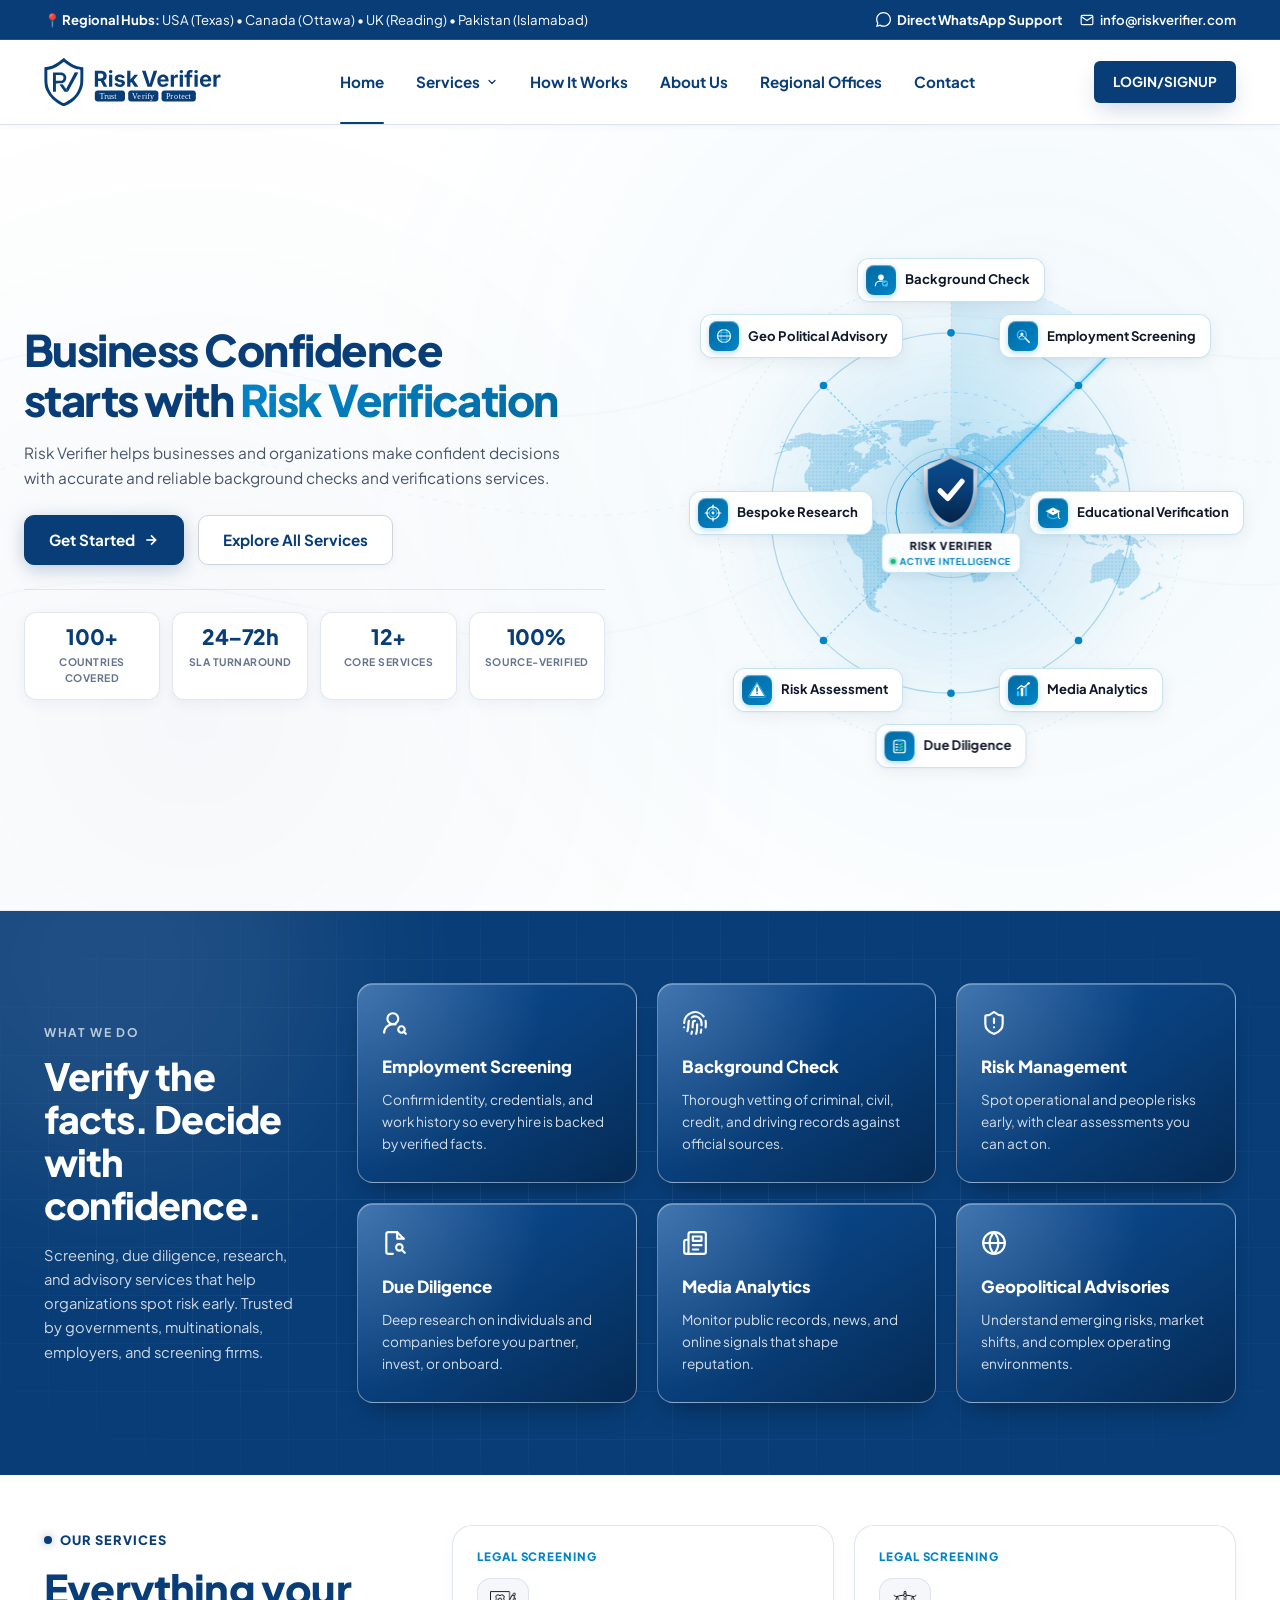
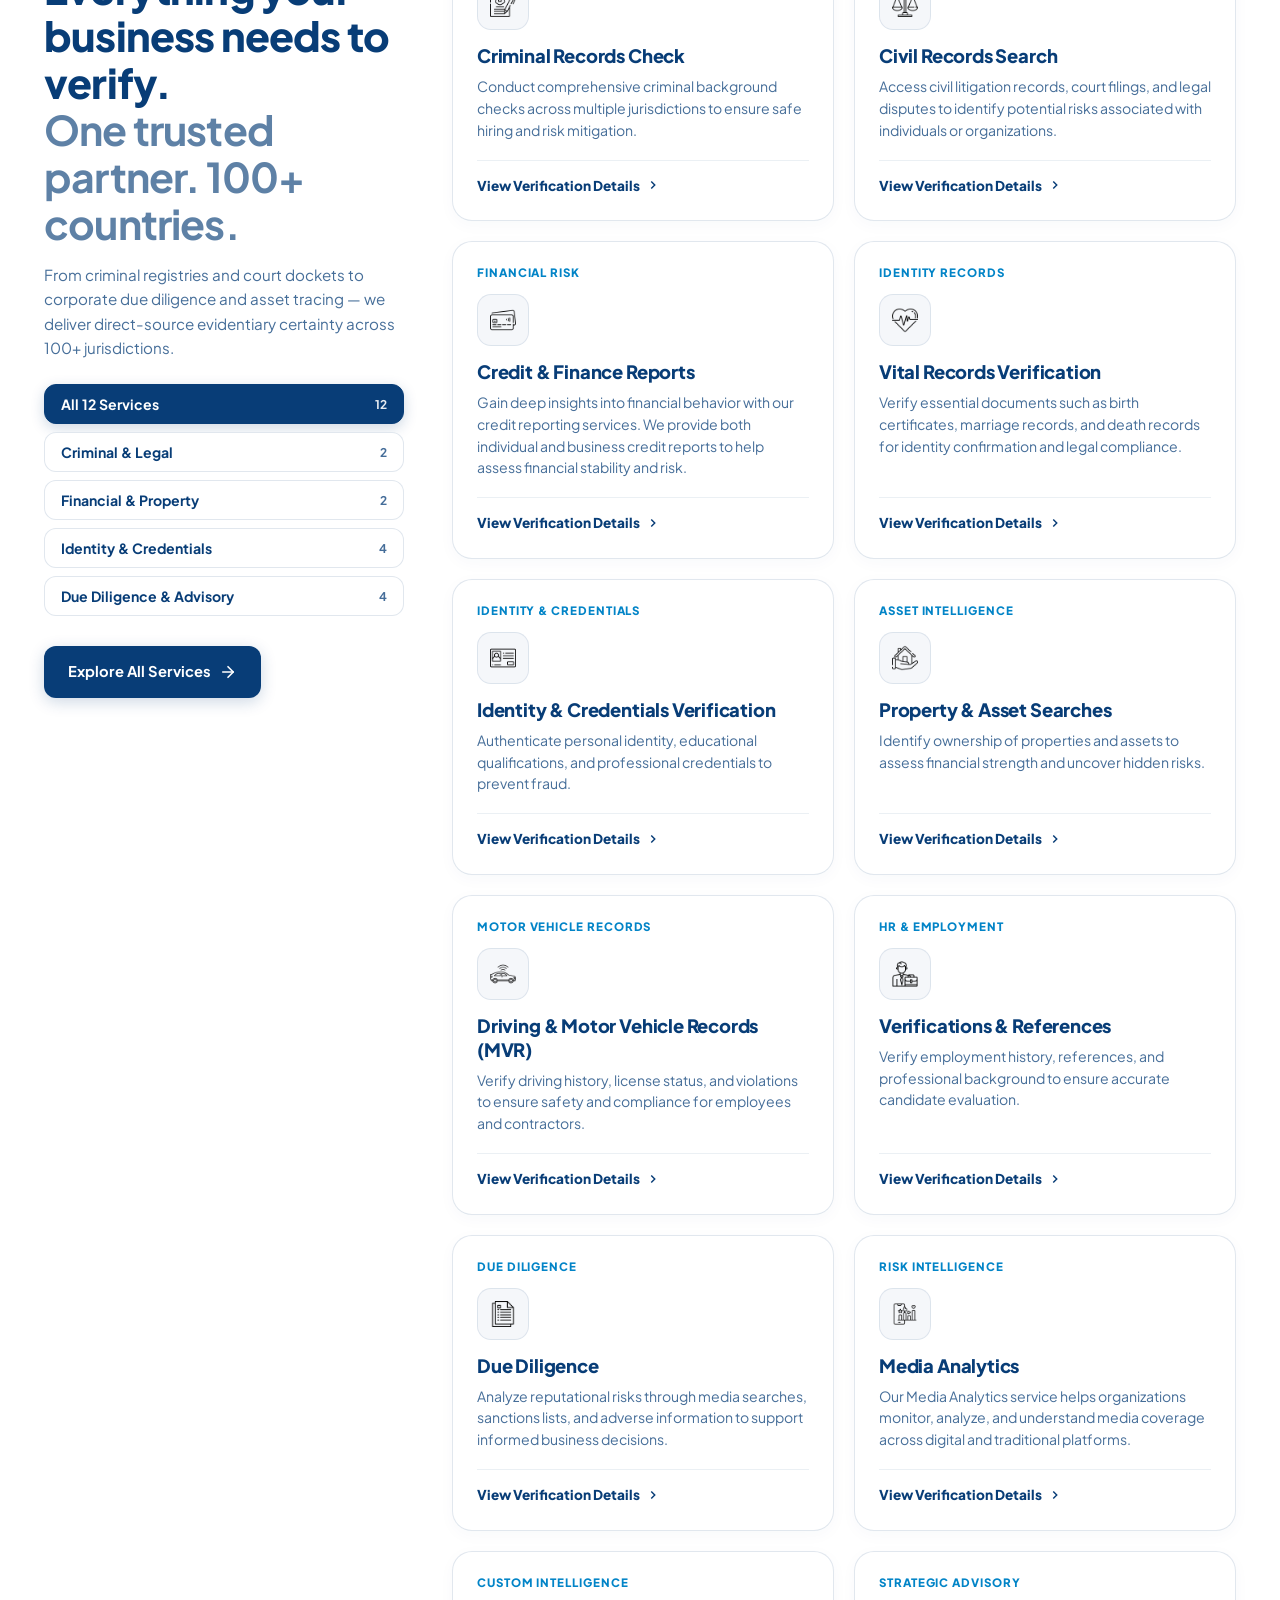
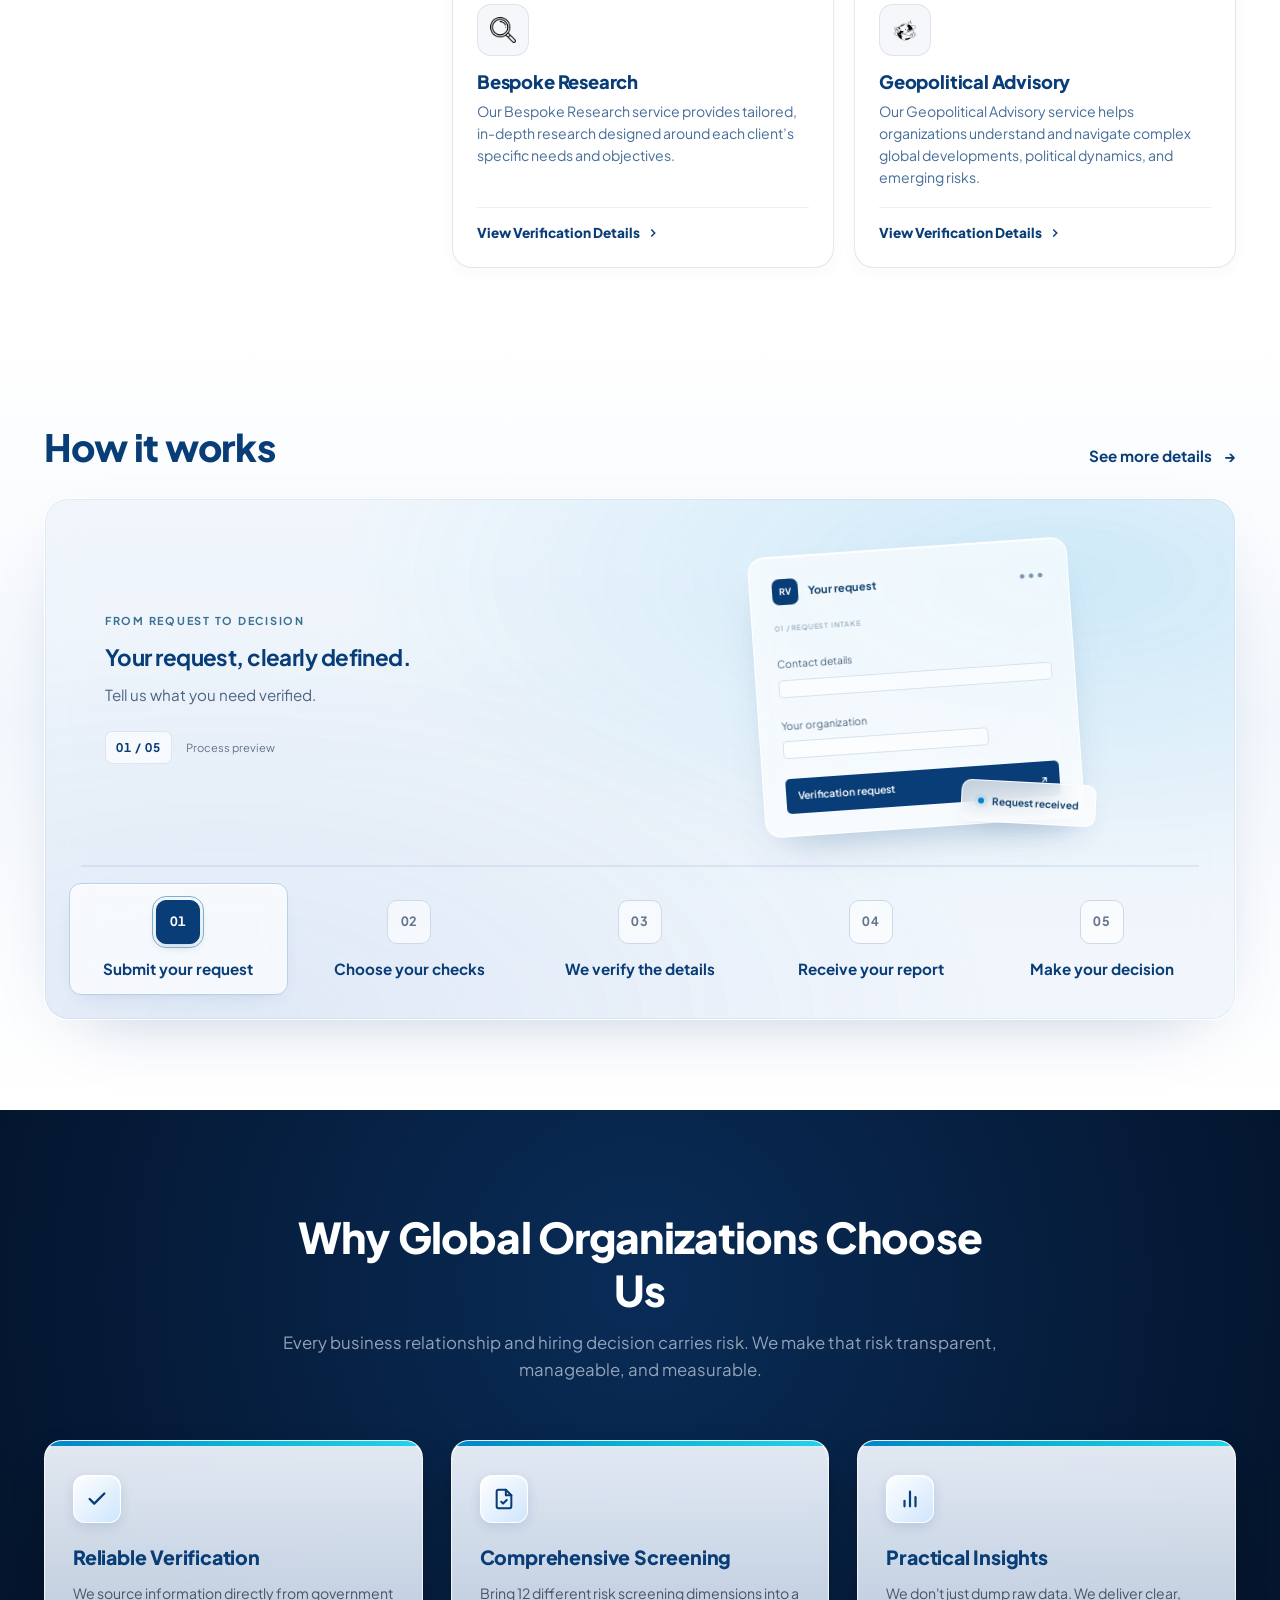
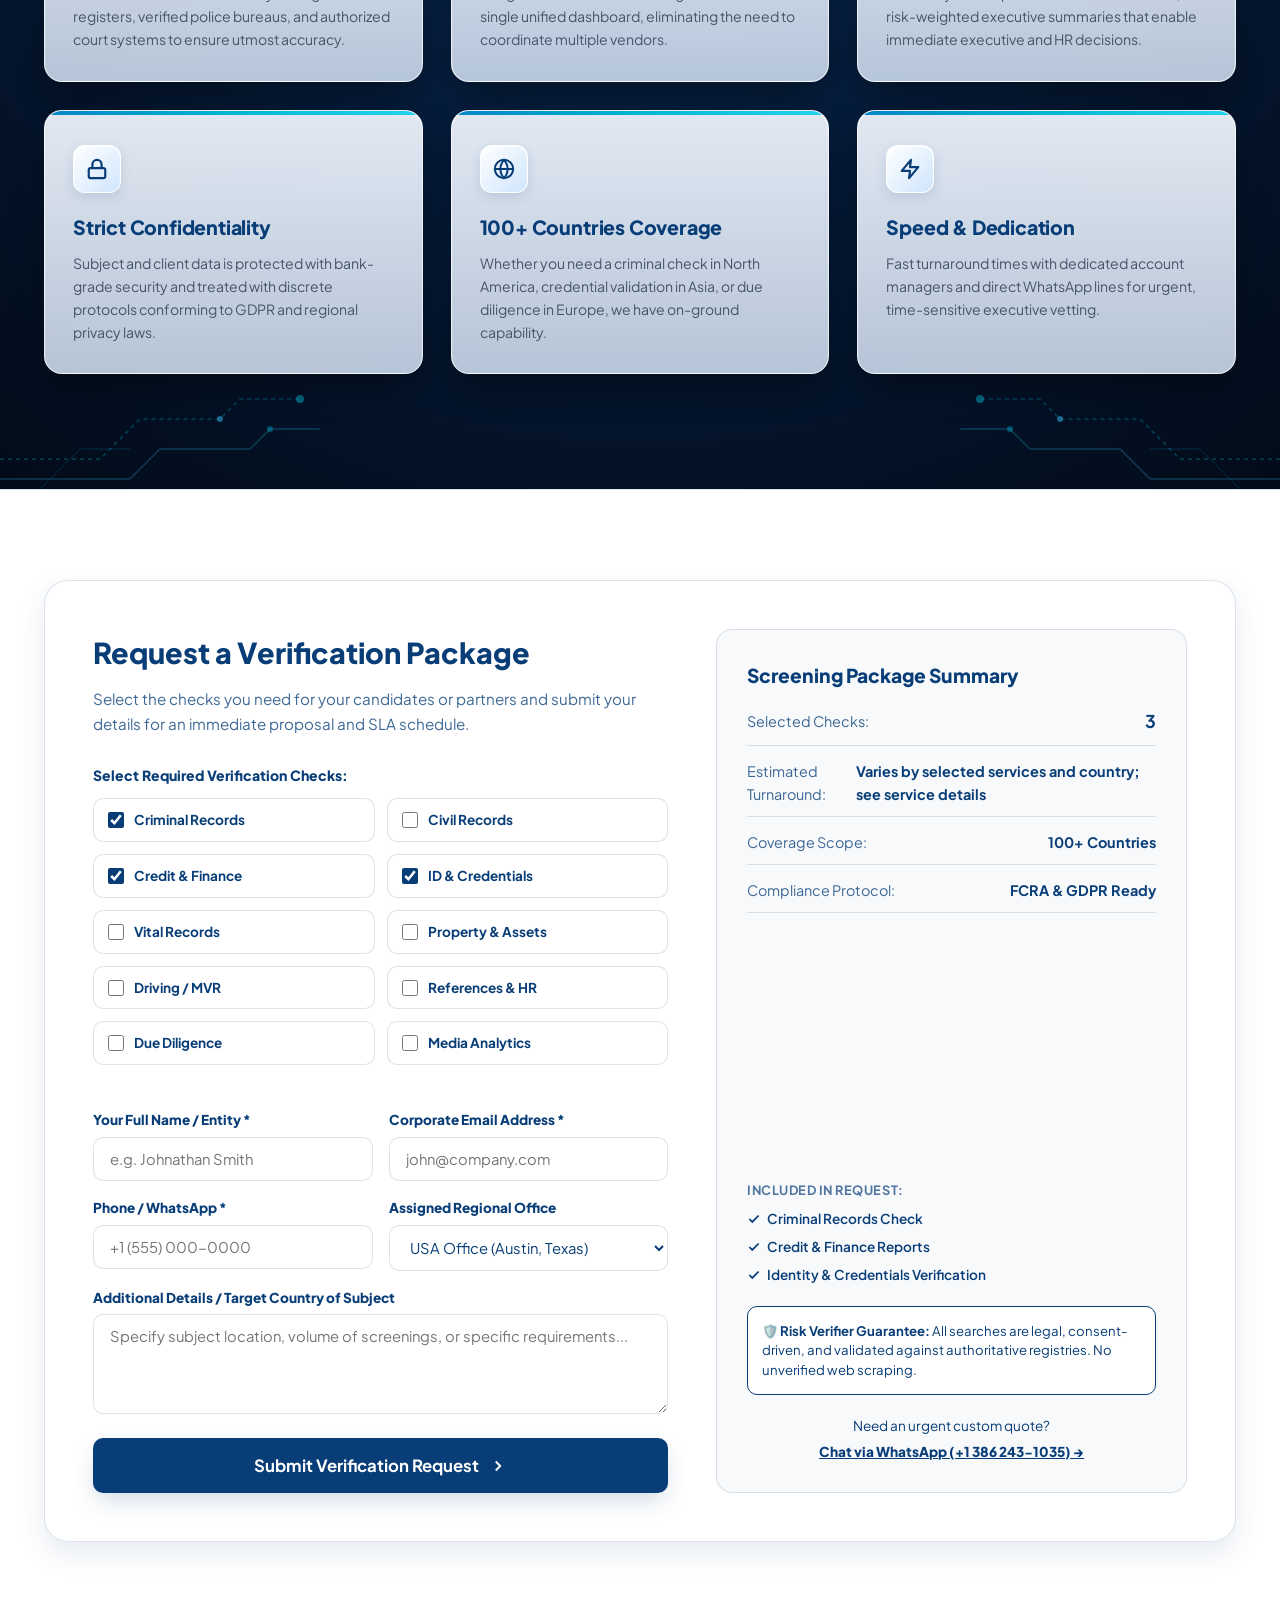
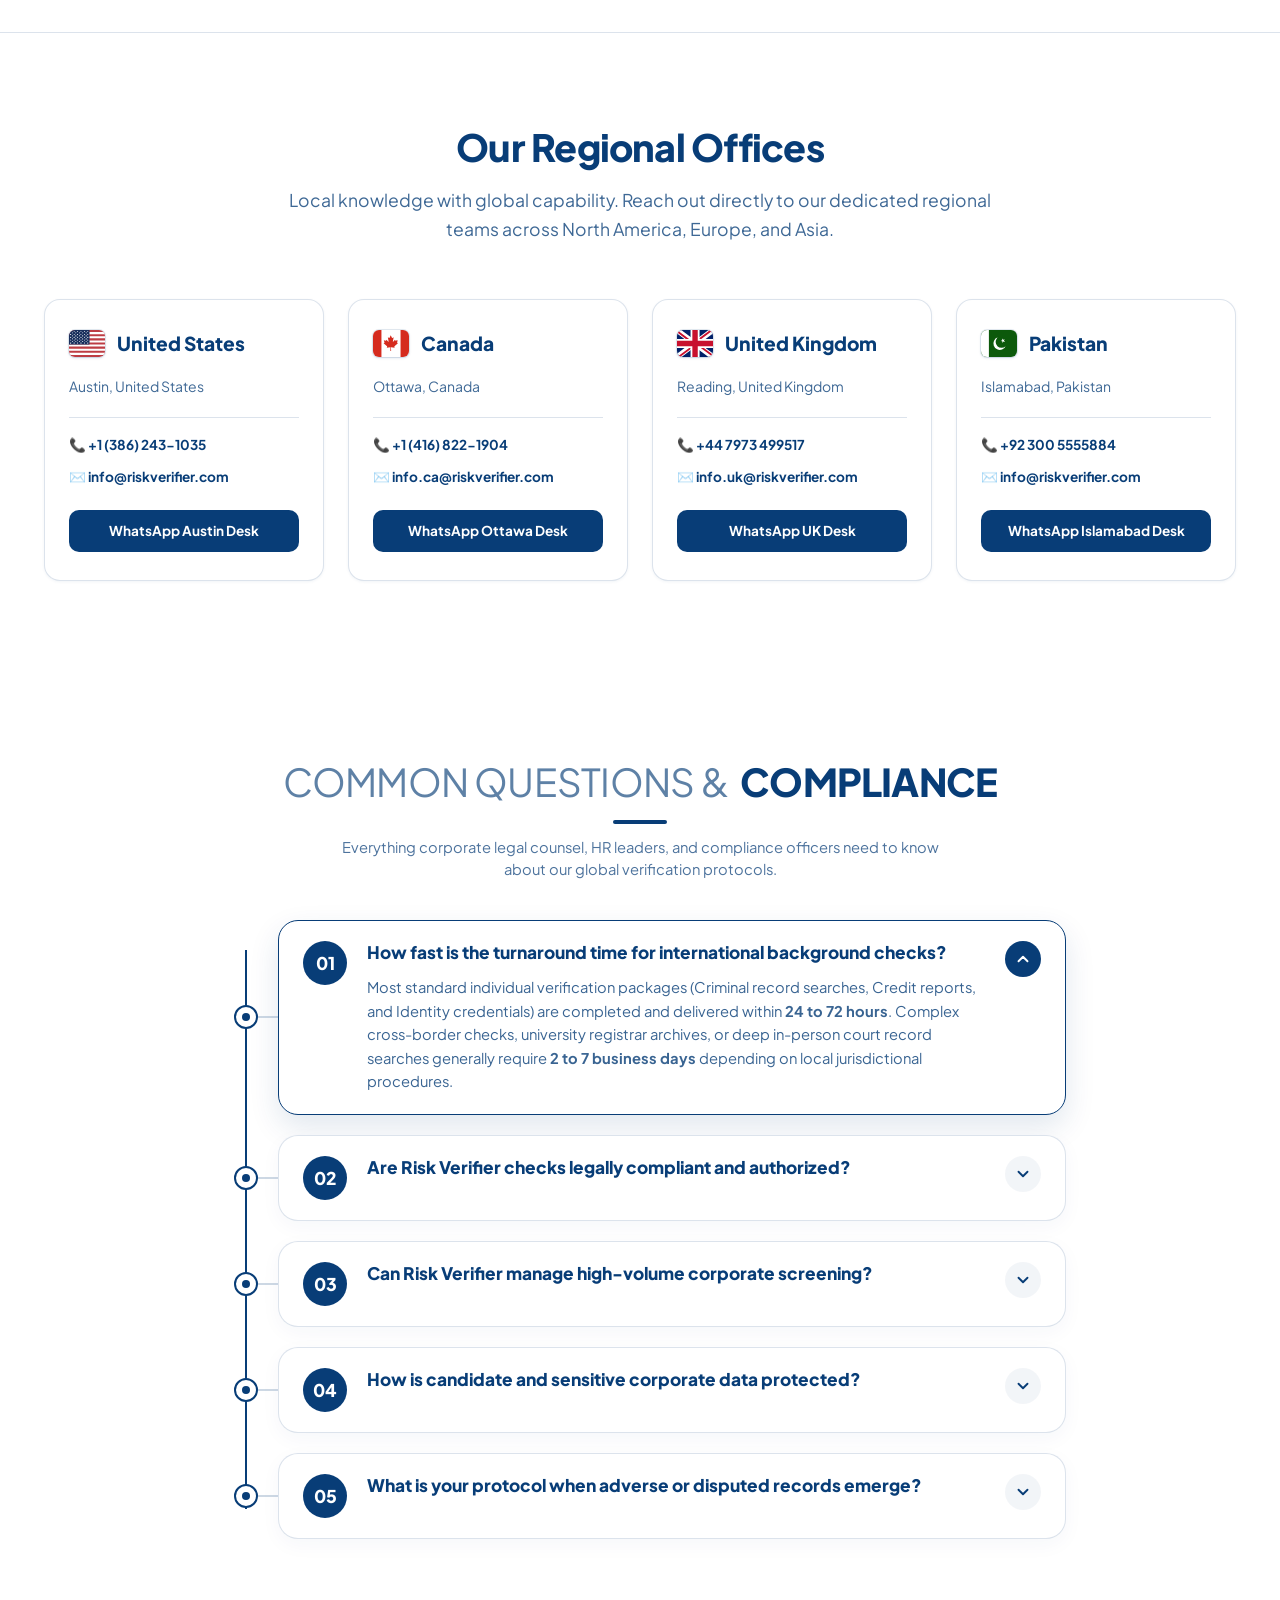
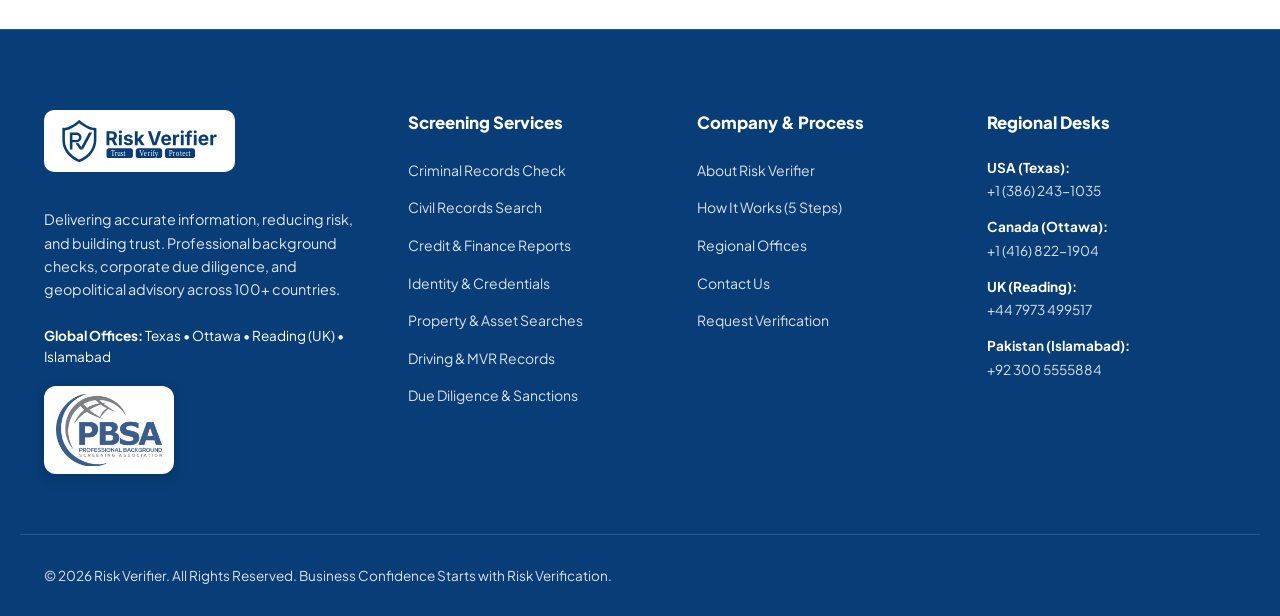
==== index.html @ 658ef145 "our services section , services page" ====
<!DOCTYPE html>
<html lang="en">
<head>
  <meta charset="UTF-8">
  <meta name="viewport" content="width=device-width, initial-scale=1.0">
  <title>Risk Verifier – International Background Checks, Due Diligence & Risk Intelligence</title>
  <meta name="description" content="Risk Verifier helps businesses and organizations make confident decisions with accurate, reliable background checks, due diligence, and risk management across 100+ countries.">
  <link rel="preconnect" href="https://fonts.googleapis.com">
  <link rel="preconnect" href="https://fonts.gstatic.com" crossorigin>
  <link href="https://fonts.googleapis.com/css2?family=Plus+Jakarta+Sans:wght@400;500;600;700;800&family=Inter:wght@400;500;600;700&display=swap" rel="stylesheet">
  <link rel="stylesheet" href="css/style.css">
</head>
<body>

  <!-- Top Bar: Regional Offices & Rapid Support -->
  <aside class="top-bar" aria-label="Regional Offices & Direct Contacts">
    <div class="container top-bar-content">
      <div class="top-bar-offices">
        <span>📍 <strong>Regional Hubs:</strong> USA (Texas) • Canada (Ottawa) • UK (Reading) • Pakistan (Islamabad)</span>
      </div>
      <div class="top-bar-contact">
        <a href="https://wa.me/13862431035" target="_blank" class="top-bar-link whatsapp">
          <svg width="15" height="15" viewBox="0 0 24 24" fill="currentColor"><path d="M.057 24l1.687-6.163c-1.041-1.804-1.588-3.849-1.587-5.946.003-6.556 5.338-11.891 11.893-11.891 3.181.001 6.167 1.24 8.413 3.488 2.245 2.248 3.481 5.236 3.48 8.414-.003 6.557-5.338 11.892-11.893 11.892-1.99-.001-3.951-.5-5.688-1.448l-6.305 1.654zm6.597-3.807c1.676.995 3.276 1.591 5.392 1.592 5.448 0 9.886-4.434 9.889-9.885.002-5.462-4.415-9.89-9.881-9.892-5.452 0-9.887 4.434-9.889 9.884-.001 2.225.651 3.891 1.746 5.634l-.999 3.648 3.742-.981z"/></svg>
          Direct WhatsApp Support
        </a>
        <a href="mailto:info@riskverifier.com" class="top-bar-link">
          <svg width="14" height="14" viewBox="0 0 24 24" fill="none" stroke="currentColor" stroke-width="2"><path d="M4 4h16c1.1 0 2 .9 2 2v12c0 1.1-.9 2-2 2H4c-1.1 0-2-.9-2-2V6c0-1.1.9-2 2-2z"></path><polyline points="22,6 12,13 2,6"></polyline></svg>
          info@riskverifier.com
        </a>
      </div>
    </div>
  </aside>

  <!-- Main Navigation Header -->
  <header class="site-header">
    <div class="container nav-container">
      <a href="index.html" class="brand-logo" aria-label="Risk Verifier Home">
        <img src="assets/Logo.svg" alt="Risk Verifier" class="brand-logo-img">
      </a>

      <nav>
        <ul class="nav-menu" id="navMenu">
          <li><a href="index.html" class="nav-link active">Home</a></li>
          <li class="has-dropdown mega-dropdown-parent">
            <a href="services.html" class="nav-link nav-link-dropdown-toggle" id="servicesDropdownToggle" aria-expanded="false" aria-haspopup="true">
              Services
              <svg class="nav-dropdown-arrow" width="12" height="12" viewBox="0 0 24 24" fill="none" stroke="currentColor" stroke-width="2.5" stroke-linecap="round" stroke-linejoin="round" aria-hidden="true"><polyline points="6 9 12 15 18 9"></polyline></svg>
            </a>
            <div class="mega-dropdown-menu" id="servicesMegaDropdown" role="region" aria-label="Services Menu">
  <div class="mega-dropdown-inner">
    <div class="mega-menu-top">
      <div><h3 class="mega-menu-heading">Our services</h3><p class="mega-menu-subheading">Find the information you need to make a confident decision.</p></div>
      <a class="mega-all-services" href="services.html">Explore all services <span aria-hidden="true">→</span></a>
    </div>
    <div class="mega-service-groups"><div class="mega-service-group"><h4 class="mega-group-title">Background screening</h4><ul class="mega-service-list"><li><a href="services.html#criminal-records" class="mega-service-card"><span class="mega-card-title">Criminal Records Check</span><span class="mega-link-arrow" aria-hidden="true">↗</span></a></li>
<li><a href="services.html#civil-records" class="mega-service-card"><span class="mega-card-title">Civil Records Search</span><span class="mega-link-arrow" aria-hidden="true">↗</span></a></li>
<li><a href="services.html#vital-records" class="mega-service-card"><span class="mega-card-title">Vital Records Verification</span><span class="mega-link-arrow" aria-hidden="true">↗</span></a></li>
<li><a href="services.html#driving-records" class="mega-service-card"><span class="mega-card-title">Driving &amp; Motor Vehicle Records (MVR)</span><span class="mega-link-arrow" aria-hidden="true">↗</span></a></li></ul></div><div class="mega-service-group"><h4 class="mega-group-title">Verification &amp; records</h4><ul class="mega-service-list"><li><a href="services.html#credit-finance" class="mega-service-card"><span class="mega-card-title">Credit &amp; Finance Reports</span><span class="mega-link-arrow" aria-hidden="true">↗</span></a></li>
<li><a href="services.html#identity-credentials" class="mega-service-card"><span class="mega-card-title">Identity &amp; Credentials Verification</span><span class="mega-link-arrow" aria-hidden="true">↗</span></a></li>
<li><a href="services.html#property-asset" class="mega-service-card"><span class="mega-card-title">Property &amp; Asset Searches</span><span class="mega-link-arrow" aria-hidden="true">↗</span></a></li>
<li><a href="services.html#verifications-references" class="mega-service-card"><span class="mega-card-title">Verifications &amp; References</span><span class="mega-link-arrow" aria-hidden="true">↗</span></a></li></ul></div><div class="mega-service-group"><h4 class="mega-group-title">Intelligence &amp; advisory</h4><ul class="mega-service-list"><li><a href="services.html#due-diligence" class="mega-service-card"><span class="mega-card-title">Due Diligence</span><span class="mega-link-arrow" aria-hidden="true">↗</span></a></li>
<li><a href="services.html#media-analytics" class="mega-service-card"><span class="mega-card-title">Media Analytics</span><span class="mega-link-arrow" aria-hidden="true">↗</span></a></li>
<li><a href="services.html#bespoke-research" class="mega-service-card"><span class="mega-card-title">Bespoke Research</span><span class="mega-link-arrow" aria-hidden="true">↗</span></a></li>
<li><a href="services.html#geopolitical-advisory" class="mega-service-card"><span class="mega-card-title">Geopolitical Advisory</span><span class="mega-link-arrow" aria-hidden="true">↗</span></a></li></ul></div></div>
  </div>
</div>
          </li>
          <li><a href="how-it-works.html" class="nav-link">How It Works</a></li>
          <li><a href="about.html" class="nav-link">About Us</a></li>
          <li><a href="#offices" class="nav-link">Regional Offices</a></li>
          <li><a href="contact.html" class="nav-link">Contact</a></li>
        </ul>
      </nav>

      <div class="nav-actions">
        <a href="login.html" class="btn btn-primary btn-sm">LOGIN/SIGNUP</a>
        <button class="mobile-toggle" id="mobileNavToggle" aria-label="Toggle navigation menu">
          <svg width="24" height="24" viewBox="0 0 24 24" fill="none" stroke="currentColor" stroke-width="2"><line x1="3" y1="12" x2="21" y2="12"></line><line x1="3" y1="6" x2="21" y2="6"></line><line x1="3" y1="18" x2="21" y2="18"></line></svg>
        </button>
      </div>
    </div>
  </header>

  <main>
    <!-- Hero Section -->
    <section class="hero" id="hero">
      <!-- Ambient Fluid Topography & Atmospheric Vectors -->
      <div class="hero-ambient-layer" aria-hidden="true">
        <svg class="hero-ambient-wave" viewBox="0 0 1440 680" fill="none" preserveAspectRatio="none">
          <path d="M-60 220 C240 120, 520 340, 840 210 C1120 90, 1360 260, 1540 180" stroke="#0284c7" stroke-opacity="0.06" stroke-width="2" />
          <path d="M-40 310 C260 210, 560 420, 880 300 C1160 180, 1380 350, 1560 270" stroke="#0284c7" stroke-opacity="0.08" stroke-width="1.6" stroke-dasharray="6 8" />
          <path d="M-80 430 C220 320, 500 520, 820 410 C1100 290, 1340 450, 1520 380" stroke="#0284c7" stroke-opacity="0.05" stroke-width="1.8" />
        </svg>
      </div>

      <div class="container">
        <div class="hero-grid">

          <!-- Left Column: Authentic Executive Copy & Titles (from riskverifier.com) -->
          <div class="hero-text-col">
            <h1 class="hero-title">Business Confidence<br>starts with <span class="highlight">Risk Verification</span></h1>

            <p class="hero-description">
              Risk Verifier helps businesses and organizations make confident decisions with accurate and reliable background checks and verifications services.
            </p>

            <div class="hero-actions">
              <a href="contact.html" class="btn btn-primary btn-lg">
                Get Started
                <svg width="16" height="16" viewBox="0 0 24 24" fill="none" stroke="currentColor" stroke-width="2.5"><line x1="5" y1="12" x2="19" y2="12"></line><polyline points="12 5 19 12 12 19"></polyline></svg>
              </a>
              <a href="services.html" class="btn btn-outline btn-lg">Explore All Services</a>
            </div>

            <!-- Trust Metrics -->
            <div class="hero-metrics">
              <div class="metric-item">
                <span class="metric-value">100+</span>
                <span class="metric-label">Countries Covered</span>
              </div>
              <div class="metric-item">
                <span class="metric-value">24&ndash;72h</span>
                <span class="metric-label">SLA Turnaround</span>
              </div>
              <div class="metric-item">
                <span class="metric-value">12+</span>
                <span class="metric-label">Core Services</span>
              </div>
              <div class="metric-item">
                <span class="metric-value">100%</span>
                <span class="metric-label">Source-Verified</span>
              </div>
            </div>
          </div>

          <!-- Right Column: Interactive Animated Risk Intelligence Orbit Loop -->
          <div class="hero-visual-col">
            <div class="risk-orbit-wrapper">
              <!-- Ambient luminous back glow -->
              <div class="orbit-ambient-glow"></div>

              <div class="risk-orbit-stage" id="riskOrbitStage">
                
                <!-- SVG Radar Grid, Concentric Tracks, World Map Silhouette & Sweep Beam -->
                <svg class="orbit-radar-svg" viewBox="0 0 600 600" fill="none" xmlns="http://www.w3.org/2000/svg" aria-hidden="true">
                  <defs>
                    <radialGradient id="radarMapGrad" cx="50%" cy="50%" r="50%">
                      <stop offset="0%" stop-color="#0284c7" stop-opacity="0.1" />
                      <stop offset="70%" stop-color="#0284c7" stop-opacity="0.04" />
                      <stop offset="100%" stop-color="#0284c7" stop-opacity="0" />
                    </radialGradient>
                    <linearGradient id="orbitLineGrad" x1="0%" y1="0%" x2="100%" y2="100%">
                      <stop offset="0%" stop-color="#38bdf8" stop-opacity="0.65" />
                      <stop offset="100%" stop-color="#0284c7" stop-opacity="0.15" />
                    </linearGradient>
                    <linearGradient id="sweepGrad" x1="0%" y1="0%" x2="100%" y2="100%">
                      <stop offset="0%" stop-color="#0284c7" stop-opacity="0.25" />
                      <stop offset="60%" stop-color="#38bdf8" stop-opacity="0.08" />
                      <stop offset="100%" stop-color="#38bdf8" stop-opacity="0" />
                    </linearGradient>
                    <filter id="glowFilter" x="-20%" y="-20%" width="140%" height="140%">
                      <feGaussianBlur stdDeviation="3" result="blur" />
                      <feMerge>
                        <feMergeNode in="blur" />
                        <feMergeNode in="SourceGraphic" />
                      </feMerge>
                    </filter>
                  
                    <!-- Dot Matrix Pattern for Continents -->
                    <pattern id="radarDotGrid" x="0" y="0" width="16" height="16" patternUnits="userSpaceOnUse">
                      <circle cx="8" cy="8" r="2.2" fill="#0284c7" fill-opacity="0.55" />
                    </pattern>
                  </defs>

                  <!-- World Map Tech Dot Matrix & Continents -->
                  <!-- World Map Tech Dot Matrix & Authentic Geographic Continents -->
                  <g class="radar-world-map">
                    <circle cx="300" cy="300" r="280" fill="url(#radarMapGrad)" />
                    
                    <!-- Authentic Vector World Map with Dot Matrix Grid Texture -->
                    <g transform="translate(38, 190) scale(0.265)">
                      <!-- Continent Solid Silhouette Tint -->
                      <path class="world-silhouette" fill="#0284c7" fill-opacity="0.22" stroke="#38bdf8" stroke-width="0.8" stroke-opacity="0.4" d="M1383 261.6l1.5 1.8-2.9 0.8-2.4 1.1-5.9 0.8-5.3 1.3-2.4 2.8 1.9 2.7 1.4 3.2-2 2.7 0.8 2.5-0.9 2.3-5.2-0.2 3.1 4.2-3.1 1.7-1.4 3.8 1.1 3.9-1.8 1.8-2.1-0.6-4 0.9-0.2 1.7-4.1 0-2.3 3.7 0.8 5.4-6.6 2.7-3.9-0.6-0.9 1.4-3.4-0.8-5.3 1-9.6-3.3 3.9-5.8-1.1-4.1-4.3-1.1-1.2-4.1-2.7-5.1 1.6-3.5-2.5-1 0.5-4.7 0.6-8 5.9 2.5 3.9-0.9 0.4-2.9 4-0.9 2.6-2-0.2-5.1 4.2-1.3 0.3-2.2 2.9 1.7 1.6 0.2 3 0 4.3 1.4 1.8 0.7 3.4-2 2.1 1.2 0.9-2.9 3.2 0.1 0.6-0.9-0.2-2.6 1.7-2.2 3.3 1.4-0.1 2 1.7 0.3 0.9 5.4 2.7 2.1 1.5-1.4 2.2-0.6 2.5-2.9 3.8 0.5 5.4 0z M 1121.2 572 1121.8 574 1121.1 577.1 1122 580.1 1121.1 582.5 1121.5 584.7 1109.8 584.6 1109 605.1 1112.6 610.3 1116.2 614.3 1105.8 616.9 1092.3 616 1088.5 613 1065.8 613.2 1065 613.7 1061.7 610.8 1058.1 610.6 1054.7 611.7 1052 612.9 1051.5 608.9 1052.4 603.2 1054.4 597.3 1054.7 594.6 1056.6 588.8 1058 586.2 1061.3 582 1063.2 579.1 1063.8 574.4 1063.5 570.7 1061.9 568.4 1060.4 564.5 1059.1 560.7 1059.4 559.3 1061.1 556.8 1059.5 550.6 1058.3 546.3 1055.5 542.2 1056.1 541 1058.4 540.1 1060.1 540.2 1062.1 539.5 1078.8 539.6 1080.1 544.3 1081.7 548.2 1083 550.3 1085.1 553.6 1088.9 553.1 1090.7 552.2 1093.8 553.1 1094.7 551.5 1096.2 547.8 1099.7 547.5 1100 546.4 1102.9 546.4 1102.4 548.7 1109.2 548.6 1109.3 552.7 1110.4 555.1 1109.5 559 1109.9 563 1111.7 565.4 1111.3 573 1112.7 572.4 1115.1 572.6 1118.6 571.6 1121.2 572 Z M 1055.3 539 1053.8 534.2 1056.1 531.4 1057.8 530.3 1059.9 532.5 1057.9 533.9 1056.9 535.5 1056.7 538.3 1055.3 539 Z M1088 228l0.4 1.2 1.4-0.6 1.2 1.7 1.3 0.7 0.6 2.3-0.5 2.2 1 2.7 2.3 1.5 0.1 1.7-1.7 0.9-0.1 2.1-2.2 3.1-0.9-0.4-0.2-1.4-3.1-2.2-0.7-3 0.1-4.4 0.5-1.9-0.9-1-0.5-2.1 1.9-3.1z M1296.2 336.7l1.3 5.1-2.8 0 0 4.2 1.1 0.9-2.4 1.3 0.2 2.6-1.3 2.6 0 2.6-1 1.4-16.9-3.2-2.7-6.6-0.3-1.4 0.9-0.4 0.4 1.8 4.2-1 4.6 0.2 3.4 0.2 3.3-4.4 3.7-4.1 3-4 1.3 2.2z M 669.1 851.7 666.1 851.5 661.1 851.5 655.1 837.9 658.2 840.7 662.5 845.3 670.3 849 677.6 850.5 676.8 853.5 672.4 853.8 669.1 851.7 Z M 638.6 644.7 649.9 655.1 654.5 656.1 661.8 660.9 667.7 663.4 668.8 666.2 664.6 676 670.4 677.7 676.7 678.7 680.9 677.7 685.2 672.7 685.5 667.1 688.1 665.8 691.3 669.6 691.7 674.7 687.5 678.2 684.2 680.8 678.9 687.1 672.9 695.8 672.4 701 672 707.6 673.2 714 672.3 715.4 672.7 719.5 673 722.9 680.8 728.4 681 732.8 684.9 735.6 685.2 738.7 681.9 746.9 674.9 750.4 664.7 751.7 658.7 751 660.8 754.9 660.9 759.6 662.7 762.8 660.2 765.1 655.1 766 649.5 763.6 648 765.3 650.5 771.6 654.5 773.5 656.8 771.5 659.3 774.8 655.1 776.8 652.2 780.8 653.4 787.1 653.3 790.5 648.5 790.5 645.5 793.7 645.6 798.5 652.1 803.1 657.3 804.3 657.5 810 652.9 813.5 652.3 820.8 648.8 823.2 647.9 826.1 652.1 832.6 656.7 836.1 654.6 835.8 649.7 834.8 637.6 834 634.1 830.4 632.2 825.8 629.1 826.2 626.5 823.9 623.4 817.4 626.1 814.6 626.2 810.7 624.4 807.5 625.1 802.1 624 793.8 622.2 790.1 624 788.9 622.6 786.5 619.8 785.3 620.6 782.6 617.5 780.2 613.8 772.9 615.5 771.6 612.2 763.8 611.4 757.3 611.2 751.6 613.7 749.3 610.4 743 608.8 737.2 611.8 733 610.4 727.6 612 721.4 610.6 715.5 609 714.3 604.1 703.2 606.2 696.6 604.5 690.4 605.4 684.5 608 678.5 611.3 674.5 609.3 672 610.1 669.9 608.5 659.2 614.1 656.1 615.3 649.4 614.4 647.8 618.4 642 625.9 643.6 629.6 648.2 631.2 643 637.6 643.3 638.6 644.7 Z M1230.8 253l-1.8 0.2-2.8-3.7-0.2-1-2.3 0-1.9-1.7-1 0.1-2.4-1.8-4.2-1.6-0.1-3.1-1.3-2.2 7-1 1.4 1.6 2.2 1.1-0.7 1.6 3.2 2.2-1.1 2.1 2.6 1.7 2.5 1 0.9 4.5z M 1743 763.6 1746.7 765.8 1750 764.9 1754.9 763.7 1757.7 764.1 1753.2 771.7 1749.9 773.8 1745.9 779 1745.3 777.2 1738.7 781.6 1737.9 781.3 1734.9 781.1 1735.4 775.7 1737.4 771.5 1738 765.9 1740 763 1743 763.6 Z M 1793.5 590.2 1794.7 595.2 1798.7 592.8 1800.1 595.5 1802.4 598 1801.3 600.9 1801.5 606.4 1801.7 609.6 1803 610.4 1803.4 615.9 1802.2 619.2 1803 623.5 1808.4 626.9 1811.6 629.9 1814.8 632.7 1813.7 634.3 1816 638.3 1816.5 645.3 1819.1 643.9 1820.6 646.6 1822.2 645.7 1821.5 652.5 1824.4 656.4 1826.3 658.8 1829.1 664 1829.1 669.2 1828.1 672.9 1826.3 676.8 1827 682.3 1824.5 688 1822.4 691 1818.6 696.7 1817.1 700.4 1814 705 1809 710.8 1803.5 714 1799.1 718.9 1795.8 722.1 1791.4 727.6 1787.7 730.8 1783.8 735.6 1780.7 740 1779.9 742.1 1775.6 744.3 1769.5 744.5 1763.2 747.2 1759.4 749.6 1754.6 752.4 1751.9 749.5 1749.3 748.4 1751.9 745.1 1748.4 746.3 1741.2 750.9 1737.6 749.2 1735.2 748.2 1732.4 747.7 1728.3 745.9 1727 741.9 1728.5 737.1 1728.9 733.8 1727.5 731.2 1722.8 730.5 1726 727.3 1726.9 722.6 1722.2 727 1716.9 728.2 1721.4 724.7 1723.9 721 1727.4 717.8 1729 713.1 1722.2 718.5 1717.9 720.7 1713.6 725.8 1710.6 723.2 1712.3 719.8 1710.9 715.1 1709.1 712.7 1710.7 711.2 1705.4 707.3 1701.6 707.2 1697.6 704 1687.7 704.6 1679.8 706.9 1672.9 709.1 1667.9 708.7 1660.9 712 1655.6 713.4 1653.3 716.8 1650.3 719.4 1645.6 719.6 1642 720.1 1637.8 719 1633.6 719.7 1629.8 720 1625.3 723.4 1623.8 723.1 1620.4 724.9 1617 726.9 1613.2 726.7 1609.7 726.7 1605.6 722.6 1603.2 721.4 1604.7 717.7 1607.6 716.8 1609.1 715.4 1609.7 713.1 1612 708.6 1612.7 704.8 1612 698.3 1612.2 694.6 1613.6 691 1612.7 686.8 1613 684.9 1611.3 682.3 1612 677.3 1610.1 672.2 1610 669.5 1611.8 672.3 1611.3 666.3 1613.6 668.2 1614.7 670.7 1615.3 667.4 1613.7 662.3 1613.6 660.3 1612.8 658.4 1614.1 654.7 1615.6 653.1 1616.9 649.9 1617 646.1 1620.1 641.5 1619.7 646.4 1622.8 642 1627.7 639.8 1630.9 637.1 1635.6 634.7 1638.2 634.2 1639.6 635 1644.4 632.6 1647.9 631.9 1649 630.5 1650.5 629.9 1653.6 630.1 1659.8 628.2 1663.3 625.3 1665.3 621.9 1669.2 618.7 1669.9 616.1 1670.6 612.6 1675.5 607.1 1676.9 612.7 1679.5 611.4 1678 608.4 1680.3 605.3 1682.5 606.7 1684 601.8 1687.5 598.6 1689.3 596.1 1692.2 595 1692.6 593.2 1694.9 593.9 1695.3 592.3 1697.9 591.4 1700.7 590.5 1704.4 593.5 1707 597.3 1710.5 597.3 1714 597.9 1713.3 594.4 1716.8 589.3 1719.5 587.6 1718.9 586 1721.8 582.3 1725.5 580 1728.2 580.8 1733.1 579.6 1733.4 576.3 1729.5 574.2 1732.6 573.3 1736.2 574.9 1738.9 577.5 1743.4 579.1 1745.1 578.5 1748.4 580.5 1751.9 578.6 1753.9 579.2 1755.4 577.9 1757.6 581.1 1755.6 584.6 1753.1 587.2 1751.2 587.4 1751.5 589.9 1749.3 593.1 1746.8 596.3 1747 598.1 1750.8 601.7 1754.8 603.7 1757.3 605.9 1760.6 609.7 1762.2 609.7 1764.8 611.4 1765.3 613.4 1770.2 615.5 1774.3 613.3 1776.1 609.9 1777.8 607 1779.1 603.5 1781.7 598.4 1781.5 595.3 1782.2 593.4 1782.1 589.8 1783.5 584.9 1784.8 583.6 1784.2 581.5 1786 578.1 1787.5 574.6 1787.9 572.7 1790.2 570.3 1791.5 573.5 1791.4 577.5 1792.7 578.3 1792.6 581 1794.2 584.2 1794.1 587.9 1793.5 590.2 Z M1070.6 190.8l-0.3 0.8 0.7 2.1-0.2 2.6-2.8 0 1.1 1.4-1.3 4-0.9 1.1-4.4 0.1-2.4 1.5-4.2-0.5-7.3-1.7-1.3-2.1-4.9 1.1-0.5 1.2-3.1-0.9-2.6-0.2-2.3-1.2 0.7-1.5-0.2-1.1 1.4-0.3 2.7 1.7 0.6-1.7 4.4 0.3 3.5-1.1 2.4 0.2 1.7 1.3 0.4-1.1-1-4.1 1.7-0.8 1.6-2.9 3.8 2.1 2.6-2.6 1.7-0.5 4 1.9 2.3-0.3 2.4 1.2z M 1229 253.2 1225.2 252.3 1222 249.4 1220.8 246.9 1221.8 246.8 1223.7 248.5 1226 248.5 1226.2 249.5 1229 253.2 Z M 1235.3 236.2 1237.8 233.6 1241.3 236.9 1244.9 241.5 1247.4 241.8 1249.3 243.5 1245.1 244 1245.2 249 1244.8 251.2 1243.1 252.7 1243.9 255.8 1242.6 256.2 1238.7 252.8 1239.9 249.7 1238 247.8 1236.1 248.3 1230.8 253 1229.9 248.5 1227.4 247.5 1224.8 245.8 1225.9 243.7 1222.7 241.5 1223.4 239.9 1221.2 238.8 1219.8 237.2 1220.9 236.1 1225.1 238 1228 238.3 1228.6 237.6 1225.3 234.1 1226.5 233.3 1228 233.5 1232.3 237.3 1234.7 237.8 1235.3 236.2 Z M1154.9 530.4l-0.6 0.1 0-0.3-2-6.1-0.01-0.06-0.09-1.04-1.4-2.9 3.5 0.5 1.7-3.7 3.1 0.4 0.3 2.5 1.2 1.5 0 2.1-1.4 1.3-2.3 3.4-2 2.3z M1016.5 177.1l-0.4 4.2-1.3 0.2-0.4 3.5-4.4-2.9-2.5 0.5-3.5-2.9-2.4-2.5-2.2-0.1-0.8-2.2 3.9-1.2 3.6 0.5 4.5-1.3 3.1 2.7 2.8 1.5z M1006.7 427l-0.2 2.1 1.3 3.8-1.1 2.6 0.6 1.7-2.8 4-1.7 2-1.1 4 0.2 4.1-0.3 10.3-4.7 0.8-1.4-4.4 0.3-14.8-1.2-1.3-0.2-3.2-2-2.2-1.7-1.9 0.7-3.4 2-0.7 1.1-2.8 2.8-0.6 1.2-1.9 1.9-1.9 2 0 4.3 3.7z M988.5 406l-0.5 3.1 0.8 2.9 3.1 4.2 0.2 3.1 6.5 1.5-0.1 4.4-1.2 1.9-2.8 0.6-1.1 2.8-2 0.7-4.9-0.1-2.6-0.5-1.8 1-2.5-0.5-9.8 0.3-0.2 3.7 0.8 4.8-3.9-1.6-2.6 0.2-2 1.6-2.5-1.3-1-2.2-2.5-1.4-0.4-3.7 1.6-2.7-0.2-2.2 4.5-5.3 0.9-4.4 1.5-1.6 2.7 0.9 2.4-1.3 0.8-1.7 4.3-2.8 1.1-2 5.3-2.7 3.1-0.9 1.4 1.2 3.6 0z M1500.6 360.3l0.6 4.6-2.1-1 1.1 5.2-2.1-3.3-0.8-3.3-1.5-3.1-2.8-3.7-5.2-0.3 0.9 2.7-1.2 3.5-2.6-1.3-0.6 1.2-1.7-0.7-2.2-0.6-1.6-5.3-2.6-4.8 0.3-3.9-3.7-1.7 0.9-2.3 3-2.4-4.6-3.4 1.2-4.4 4.9 2.8 2.7 0.3 1.2 4.5 5.4 0.9 5.1-0.1 3.4 1.1-1.6 5.4-2.4 0.4-1.2 3.6 3.6 3.4 0.3-4.2 1.5 0 4.4 10.2z M1132.6 221.6l-2.3 2.6-1.3 4.5 2.1 3.6-4.6-0.8-5 2 0.3 3.2-4.6 0.6-3.9-2.3-4 1.8-3.8-0.2-0.8-4.2-2.8-2.1 0.7-0.8-0.6-0.8 0.6-2 1.8-2-2.8-2.7-0.7-2.4 1.1-1.4 1.8 2.6 1.9-0.4 4 0.9 7.6 0.4 2.3-1.6 5.9-1.5 4 2.3 3.1 0.7z M1083 214.3l1.9-0.1-1.1 2.8 2.7 2.5-0.5 2.9-1.1 0.3-0.9 0.6-1.6 1.5-0.4 3.5-4.8-2.4-2.1-2.7-2.1-1.4-2.5-2.4-1.3-1.9-2.7-3 0.8-2.6 2 1.5 1-1.4 2.3-0.1 4.5 1.1 3.5-0.1 2.4 1.4z M1141.6 162.7l-3.9-0.2-0.8 0.6 1.5 2 2 4-4.1 0.3-1.3 1.4 0.3 3.1-2.1-0.6-4.3 0.3-1.5-1.5-1.7 1.1-1.9-0.9-3.9-0.1-5.7-1.5-4.9-0.5-3.8 0.2-2.4 1.6-2.3 0.3-0.5-2.8-1.9-2.8 2.8-1.3-0.4-2.4-1.7-2.3-0.6-2.7 4.7 0 4.8-2.3 0.5-3.4 3.6-2-1-2.7 2.7-1 4.6-2.3 5.3 1.5 0.9 1.5 2.4-0.7 4.8 1.4 1.1 2.9-0.7 1.6 3.8 4 2.1 1.1 0 1.1 3.4 1.1 1.7 1.6-1.6 1.3z M487.8 399.8l-1.7 0 1.3-7.2 0.7-5.1 0.1-1 0.7-0.3 0.9 0.8 2.5-3.9 1.1-0.1-0.1 1 1 0-0.3 1.8-1.3 2.7 0.4 1-0.9 2.3 0.3 0.6-1 3.3-1.3 1.7-1.1 0.2-1.3 2.2z M662.5 631.4l-0.3-2-5.4-3.3-5.2-0.1-9.6 1.9-2.1 5.6 0.2 3.5-1.5 7.7-1-1.4-6.4-0.3-1.6 5.2-3.7-4.6-7.5-1.6-4 5.8-3.9 0.9-3.1-8.9-3.7-7.2 1.1-6.2-3.2-2.7-1.2-4.6-3.2-4.4 2.9-6.9-2.9-5.4 1.1-2.2-1.2-2.4 1.9-3.2-0.3-5.4 0-4.6 1.1-2.1-5.5-10.4 4.2 0.6 2.9-0.2 1.1-1.9 4.8-2.6 2.9-2.4 7.3-1.1-0.4 4.8 0.9 2.5-0.3 4.3 6.5 5.7 6.4 1.1 2.3 2.4 3.9 1.3 2.5 1.8 3.5 0 3.4 1.9 0.5 3.7 1.2 1.9 0.3 2.7-1.7 0.1 2.8 7.5 10.7 0.3-0.5 3.7 0.8 2.5 3.2 1.8 1.7 4-0.6 5.1-1.3 2.8 0.8 3.6-1.6 1.4z M665.8 489.6l3.1 0.6 0.6-1.4-1-1.2 0.6-1.9 2.3 0.6 2.7-0.7 3.2 1.4 2.5 1.3 1.7-1.7 1.3 0.2 0.8 1.8 2.7-0.4 2.2-2.5 1.8-4.7 3.4-5.9 2-0.3 1.3 3.6 3 11.2 3.1 1.1 0.1 4.4-4.3 5.3 1.7 1.9 10.1 1 0.2 6.5 4.3-4.2 7.1 2.3 9.5 3.9 2.8 3.7-0.9 3.6 6.6-2 11 3.4 8.5-0.2 8.4 5.3 7.4 7.2 4.4 1.8 4.8 0.3 2.1 2 2 8.2 1.1 3.9-2.1 10.6-2.7 4.2-7.7 8.9-3.4 7.3-4 5.5-1.4 0.2-1.3 4.7 0.9 12-1.1 9.9-0.3 4.2-1.6 2.6-0.5 8.6-5.2 8.3-0.5 6.7-4.3 2.7-1.1 3.9-6 0-8.5 2.4-3.7 2.9-6 1.9-6.1 5.1-4.1 6.4-0.3 4.8 1.3 3.5-0.3 6.5-0.8 3.1-3.4 3.6-4.5 11.3-4 5-3.2 3.1-1.5 6.1-2.9 3.6-2.1-3.6 1.8-3.1-3.8-4.3-4.8-3.6-6.3-4.1-1.9 0.2-6.3-5-3.4 0.7 6-8.7 5.3-6.3 3.3-2.6 4.2-3.5-0.4-5.1-3.2-3.8-2.6 1.3 0.7-3.7 0.3-3.8-0.3-3.6-2.1-1.1-2 1-2.1-0.3-0.8-2.4-1.1-5.9-1.2-1.9-3.9-1.8-2.2 1.3-5.9-1.3-0.4-8.7-2-3.5 1.6-1.4-0.8-3.6 1.3-2.8 0.6-5.1-1.7-4-3.2-1.8-0.8-2.5 0.5-3.7-10.7-0.3-2.8-7.5 1.7-0.1-0.3-2.7-1.2-1.9-0.5-3.7-3.4-1.9-3.5 0-2.5-1.8-3.9-1.3-2.3-2.4-6.4-1.1-6.5-5.7 0.3-4.3-0.9-2.5 0.4-4.8-7.3 1.1-2.9 2.4-4.8 2.6-1.1 1.9-2.9 0.2-4.2-0.6-3.2 1.1-2.6-0.7-0.1-9.7-4.4 3.7-5-0.1-2.3-3.5-3.8-0.3 1-2.8-3.3-3.9-2.6-5.8 1.5-1.1-0.2-2.8 3.4-1.8-0.7-3.5 1.4-2.2 0.3-3 6.3-4.4 4.6-1.2 0.8-1 5.1 0.3 2.2-17.6 0.1-2.8-0.9-3.6-2.6-2.4 0.1-4.7 3.2-1 1.1 0.7 0.2-2.5-3.3-0.7 0-4 11 0.2 1.9-2.3 1.6 2.1 1 3.8 1.1-0.8 3.1 3.4 4.4-0.4 1.1-2 4.2-1.5 2.4-1.1 0.7-2.7 4.1-1.8-0.3-1.4-4.8-0.5-0.7-4.1 0.3-4.3-2.5-1.6 1.1-0.6 4.1 0.8 4.5 1.6 1.7-1.5 4.1-1 6.4-2.4 2.1-2.5-0.7-1.8 3-0.2 1.2 1.4-0.8 2.9 2 0.9 1.2 3-1.6 2.3-1 5.4 1.4 3.3 0.3 3 3.5 3 2.8 0.3 0.6-1.3 1.8-0.3 2.6-1.1 1.8-1.7 3.2 0.6 1.3-0.3z M1633.1 472.8l2.2-2.4 4.6-3.6-0.1 3.2-0.1 4.1-2.7-0.2-1.1 2.2-2.8-3.3z M1488.8 323.5l2.6 2.1 0.5 3.9-4.5 0.2-4.7-0.4-3.2 1-5.5-2.5-0.4-1.2 2.6-4.8 2.6-1.6 4.3 1.4 2.9 0.2 2.8 1.7z M1127.6 615.7l1.9 5.1 1.1 1.2 1.6 3.7 6.1 7 2.3 0.7-0.1 2.3 1.5 4.1 4.3 1 3.4 2.9-8.1 4.7-5.2 4.8-2 4.3-1.8 2.4-3 0.5-1.2 3.1-0.6 2-3.6 1.4-4.5-0.3-2.5-1.8-2.3-0.7-2.8 1.4-1.5 3.1-2.7 1.9-2.8 2.9-4 0.7-1.1-2.3 0.6-3.9-3-6.1-1.4-1 0.6-18.7 5.5-0.2 0.8-22.9 4.2-0.2 8.7-2.3 2 2.7 3.7-2.5 1.7 0 3.2-1.5 1 0.5z M1121.3 446.5l3.9 2.5 3.1 2.6 0.1 2.1 3.9 3.3 2.4 2.8 1.4 3.8 4.3 2.6 0.9 2-1.8 0.7-3.7-0.1-4.2-0.7-2.1 0.5-0.9 1.6-1.8 0.2-2.2-1.4-6.3 3.2-2.6-0.6-0.8 0.5-1.6 3.9-4.3-1.3-4.1-0.6-3.6-2.4-4.7-2.2-3 2.1-2.2 3.2-0.5 4.5-3.6-0.3-3.9-1.1-3.3 3.4-3 6-0.6-1.9-0.3-2.9-2.6-2.1-2.1-3.3-0.5-2.3-2.7-3.4 0.5-1.9-0.6-2.7 0.4-5 1.4-1.1 2.8-6.5 4.6-0.5 1-1.7 1 0.2 1.4 1.4 7.1-2.4 2.4-2.5 2.9-2.3-0.6-2.2 1.6-0.6 5.5 0.4 5.2-3 4-7 2.8-2.6 3.6-1.1 0.7 2.7 3.3 4 0 2.7-0.8 2.6 0.4 2 1.9 1.9 0.5 0.3z M 665.9 203.6 669.3 204.5 674 204.3 670.7 206.9 668.7 207.3 663.2 204.6 662.6 202.5 665.1 200.6 665.9 203.6 Z M 680.3 187.6 677.9 187.7 672.1 185.8 668.6 182.8 670.5 182.3 676.4 183.9 680.6 186.5 680.3 187.6 Z M 372.4 191.3 369.3 192.2 363 189.4 363 187.2 360.1 185 360.4 183.2 356.1 182.1 356.7 178.7 358.2 177.3 362.3 178.6 364.7 179.6 368.8 180.2 369 182.4 369.4 185.3 372.6 187.9 372.4 191.3 Z M 711.5 177.8 706.5 183.2 710.4 181.1 713.3 182.5 710.9 184.6 714.7 186.3 717.5 184.8 721.8 186.7 719 191.3 722.8 190.2 722.5 193.5 723 197.4 719.4 203 717 203.2 714.1 202 716.6 196.9 715.4 196.1 708.1 201.5 705.1 201.3 709.5 198.3 705.1 196.8 699.6 197.2 690 197 689.8 195.2 693.6 192.9 691.9 191.3 697.3 187.5 705.5 177.6 709.7 174.1 714.7 172 716.8 172.2 715.3 173.9 711.5 177.8 Z M 351.5 156.4 353 157.2 358 156.7 350.8 163.6 351.1 168.6 349.2 168.6 348.5 165.8 349 162.9 348.2 161 349.5 158.3 351.5 156.4 Z M 634.9 108.9 631.3 111.9 629.6 111.4 629.5 109.7 629.9 109.3 632.7 107.6 634.4 107.7 634.9 108.9 Z M 625.2 105.7 618 108.9 615 108.7 615 107.2 620 104.5 626 104.6 625.2 105.7 Z M 622.1 88.9 621.2 91.4 623.9 90.5 625.4 92 628.9 94 632.7 95.7 631.3 98.4 634.8 98 636.7 99.9 631.7 101.7 625.8 100.3 625 97.7 618.7 100.8 610.5 103.7 611.2 100.4 604.9 100.9 610.6 98.1 614.2 93.6 619.3 88.5 622.1 88.9 Z M 667 80.6 662.1 80.9 662.8 78.2 666.6 75.1 670.9 74.4 673.2 75.9 671.7 78.2 670.8 79 667 80.6 Z M 592.5 69.9 588.4 71.8 584.2 70.2 580.3 70.7 576.9 68.3 581.9 66.6 586.8 64.3 589.8 65.8 591.4 66.8 591.8 67.8 592.5 69.9 Z M 645.5 212.5 643.3 208.9 646.2 200.4 644.6 198.6 640.9 199.6 639.8 198 634.3 202.7 631.1 207.6 628.3 210.5 625.8 211.5 624.1 211.8 623 213.3 613.7 213.3 605.9 213.4 603.2 214.5 596.4 218.9 596.4 218.8 595.5 218.4 593.5 219.3 591.6 220.6 589.8 219.5 585.1 220.3 581.2 221.2 579.3 222 577 224.1 578.8 224.8 580.5 224.4 580.8 224.4 580.5 226.3 575.7 227 572.9 227.8 571.2 228.8 568.6 228.2 567 228.5 564.1 230.3 559.5 232.3 556.8 231.9 558.8 229.7 562.5 226.2 566.6 224.1 567.7 222.3 568.6 219.3 572.4 215.8 573.3 211.8 574.4 215.7 578.2 216.6 580.6 214.5 579.2 209.7 578.3 207.7 574.3 206.5 570.5 205.8 566.6 205.8 563.2 205 562.8 203.6 561.4 204.5 560.2 204.3 562.1 202.2 560.3 201.4 562.2 199 561 197.2 562.7 195.4 557.5 194.5 557.4 190.9 556.6 190.1 553.3 189.9 549.2 188.7 547.7 189.5 545.9 191 542.6 192 539.5 194.5 534.1 192.8 529.7 193.6 525.8 191.7 521.2 190.7 517.9 190.3 516.9 189.3 517.8 185.9 516.1 185.9 514.8 188.3 504.6 188.3 487.6 188.3 470.8 188.3 455.9 188.3 441.1 188.3 426.4 188.3 411.3 188.3 406.5 188.3 391.8 188.3 377.7 188.3 377 188.3 371.6 182.2 370 179.5 363 176.9 364.3 171.4 367.9 167.7 363.8 165 366.9 160.1 364.8 155.7 367.3 152.5 372.4 149.6 375.6 145.8 371 142 372.4 135.1 373.5 130.9 371.9 128.2 371.1 125.8 371.7 122.7 365.2 124.6 357.6 127.9 357.3 124.1 356.8 121.5 354 119.9 349.8 119.7 385.4 87 410 66.6 416 67.9 419.3 70.5 423 71 429.3 68.8 436.3 67.1 441.6 67.7 450.5 65.4 458.7 64.1 458.9 66.3 463.4 65 467.3 62.5 469.4 63.1 470.8 67.9 480.3 64.2 476.4 68.3 482.4 67.4 485.6 65.9 490.2 66.2 494.1 68.4 501.6 70.4 506.3 71.3 510.7 71 513.6 73.8 505.1 76.5 511.5 77.6 523.4 77 527.8 76 529.2 79.3 536.3 76.6 534.2 74.2 538.7 72.4 543.9 72.1 547.8 71.6 549.9 72.9 551.4 75.8 556.4 75.4 561.7 77.9 568.9 77 574.9 77.1 577.3 73.7 581.8 72.8 586.7 74.6 582.4 79.8 588.6 75.4 591.8 75.6 598.2 70.1 596.6 66.8 593.7 64.6 599.2 58.7 607.4 54.9 611.9 55.8 613.9 58.1 614.3 64.1 608.5 66.7 615.2 67.8 610.8 73.3 619.7 69.1 621.9 72.6 617.6 76.6 618.9 80.3 626.2 76.4 632.7 71.6 637.4 65.7 642.9 66.1 648.3 66.9 651.9 69.6 650.2 72.3 645.1 75.2 646 78.1 643.6 80.8 632.7 84.7 626.2 85.6 623 83.9 619.7 86.7 612.3 91.4 609.3 93.9 601.6 97.7 595.1 98.1 590 100.5 587.1 104.3 581.4 105 572.7 109.7 563.3 116.2 558.3 120.8 553.4 127.7 559.4 128.7 557.9 134.2 557.1 138.8 564.4 137.6 571.4 140.2 574.7 142.5 576.4 145.3 581.3 147 584.9 149.5 592.5 149.9 597.3 150.5 593.7 155.7 592 161.8 592.1 168.7 596.5 174.6 601.2 172.6 606.8 166.2 609.1 156.6 607.4 153.4 616.4 150.5 623.9 146.3 628.7 142.1 630.4 138.1 630 133 626.8 128.5 635.7 122.3 636.7 117 640.6 108 644.4 106.6 651.1 108.2 655.3 108.8 659.8 107.2 662.9 109.2 666.5 112.6 666.7 114.8 674.4 115.3 671.8 120.2 669.5 127.6 673.3 128.6 674.9 132.1 683.1 128.8 690.6 122.2 694.8 119.5 695.9 124.8 698.5 132.3 700.5 139.5 697.1 143.3 701.9 146.7 704.8 150.1 711.7 151.7 714.1 153.6 714.1 158.8 717.5 159.6 718.6 161.9 716.6 168.8 712.3 171.1 708.1 173.3 699.3 175.5 691.4 180.5 682.8 181.6 672.7 180.2 665.4 180.2 660.1 180.6 654.4 185.1 647 187.9 636.9 196.1 629 201.9 633.7 200.9 644.6 192.6 656.9 187.4 664.5 186.8 667.8 189.9 661.7 194.1 661.1 200.8 661.2 205.6 666.8 208.7 675.4 207.8 682.6 200.7 681.6 205.3 684.1 207.6 676.7 211.7 664.3 215.5 658.5 218 651.3 222.6 647.6 222.1 649.1 216.8 659.5 211.5 651.4 211.7 645.5 212.5 Z M 539 48.7 534.3 51.1 544.8 49.6 547.4 52.2 554.7 49.5 556.5 51.2 554.3 56.3 558.6 54.2 561.4 48.9 565.7 48.1 568.7 48.9 570.9 51 568.2 56.1 565.8 59.8 570 62.4 575 65 572.4 67.3 565.3 67.8 566.1 69.8 562.9 71.8 556.2 71 550.5 69.5 545.4 69.8 535.9 71.7 524.6 72.5 516.7 73 517 70.4 512.9 69 508.6 69.6 508 65.3 511.3 64.7 518.6 63.8 524.1 64.1 530.3 63.1 523.8 61.9 514.7 62.3 509 62.2 509 60.3 520.7 58.1 514.4 58.2 509 56.8 516.8 52.9 522 50.8 536.2 47.7 539 48.7 Z M 578.5 47.2 571.5 50.6 569.2 47 571.3 46.2 576.8 46 578.5 47.2 Z M 687.1 48.8 686.4 50.2 682.3 50.1 678.2 50 673.3 50.7 672.4 50.3 670.3 47.6 672 45.8 674.2 45.4 682.6 46 687.1 48.8 Z M 647.3 48.5 647.6 51.7 654.8 47.6 666.5 45.5 668.8 50.8 665.6 54.2 674.6 52.7 679.9 50.6 686.7 53.2 690.4 55.7 689.3 58 697.5 56.8 699.4 60.2 707.8 62.3 710 64.4 710.9 69.5 701.8 72 709.5 75.6 715.4 76.8 718.7 81.8 725.2 82.2 721.9 86.1 711 92.6 707 90.2 703.2 84.8 697.3 85.5 695 88.8 697.7 92 702.2 94.6 703.2 96.1 703.1 101.8 699.5 105.9 694.8 104.3 686.2 99.8 689.8 104.7 692.6 108.2 692.3 110.2 681.4 107.9 673.8 104.5 670 101.8 672.4 100.1 667.6 97.2 662.9 94.5 662 96.1 648.9 97 646.5 95.1 651.9 90.9 660 90.8 669.3 90.1 669.1 88.1 672.2 85.3 681 79.9 681.4 77.4 680.9 75.6 676.2 72.9 669.1 71.1 672.6 69.7 670.6 66.3 667.2 66 665.3 64.2 662 65.8 654.1 66.5 640.1 65.3 632.7 63.7 626.8 62.9 624.9 61 631.2 58.6 625.5 58.6 628.8 53.3 635.9 48.7 641.9 46.6 653.1 45.2 647.3 48.5 Z M 596.9 45 600.5 46.1 608.1 45.4 607.6 46.9 601.5 49.4 605.3 51.6 600.1 56.3 591.7 58.3 588.3 57.9 587.4 55.9 581.5 51.9 583.2 50.2 590.6 50.8 589.7 47.5 596.9 45 Z M 619.5 50.5 611.7 54.4 607.3 54.2 609.1 49.6 611.7 47.1 615.9 44.9 621.1 43.5 629 43.7 635.2 44.9 625.1 49.5 619.5 50.5 Z M 503.7 57.7 490.2 60.3 490.8 58 484.8 55.2 489.2 53 496.7 49.2 504.3 45.8 504.7 42.7 518.7 41.9 522.9 43 532.4 43.3 534.3 44.7 535.9 46.9 529.4 48.2 515.5 51.8 506.3 55.5 503.7 57.7 Z M 628.9 39.3 624.8 41.2 619.6 40.8 616.4 39.5 620.9 37.3 627.8 35.9 629.2 37.7 628.9 39.3 Z M 620.1 30.6 620.3 32.9 617.5 35.4 611.7 39.2 604.8 39.7 601.6 38.9 605 36 598.4 36.3 602.7 32.5 606.5 32.7 614.2 31 619.1 31.3 620.1 30.6 Z M 580.7 33.2 580 34.9 584.4 34.1 588 34.3 585.7 36.8 580.6 39.1 566.7 39.9 554.4 42.1 548.4 42.2 549.9 40.6 560.6 38.3 542.7 38.9 538.5 38 550.2 33.2 555.6 31.8 563.9 33.5 566.8 36.4 572.9 36.8 573.6 32.1 579.4 30.3 582.5 30.8 580.7 33.2 Z M 636.4 28.8 638.7 30.4 646.1 30.4 647.5 32 644.7 33.8 647.8 34.9 649 36.1 653.9 36.3 659 36.7 666.1 35.7 674.2 35.2 680 35.6 682.3 37.5 681.3 39.5 677.7 40.9 671 42 666.7 41.3 654.9 42.1 646.9 42.2 641.3 41.6 632.7 40 634.3 37.2 636.4 34.8 635 32.6 628 32 625.4 30.5 629.2 28.5 636.4 28.8 Z M 560.7 26.2 554.9 29.9 549.6 31.6 545.8 31.8 535.9 33.9 528.8 34.7 525.2 33.6 536.9 29.9 549.1 26.8 554.6 26.9 560.7 26.2 Z M 641.9 26.8 640.1 26.9 633.5 26.6 634.2 25.3 641.4 25.4 643 26.2 641.9 26.8 Z M 583.1 25.9 574.3 27.3 571 25.8 576.1 24.3 582.1 23.8 586.2 24.5 583.1 25.9 Z M 590.9 21.7 585.2 22.6 579.2 22.6 580.2 21.9 585.9 20.6 587.6 20.8 590.9 21.7 Z M 637.7 24.2 631.1 25.2 629.5 24.1 630.1 22.4 632.3 20.5 636.7 20.7 638.4 21 640.7 22.6 637.7 24.2 Z M 623.9 23 622.8 24.9 617.5 24.4 613.5 22.9 605.7 22.7 611 21.4 608.2 20.3 610.4 18.5 616.5 19.1 624 20.8 623.9 23 Z M 678 16.9 680.7 18.4 674.2 19.7 663.6 23.2 656.8 23.5 650 22.9 648.4 21 650.5 19.4 654.8 18.2 648.2 18.2 646.2 16.7 646.6 14.8 651.5 12.9 655.6 11.6 659.6 11.3 659.3 10.3 667.6 10.1 669.2 12.3 673.9 13.2 678.7 14.1 678 16.9 Z M 757.2 2.9 765.9 3.2 772.6 3.7 777.8 4.7 776.7 5.7 766.9 7.4 757.9 8.2 753.9 9.1 761.4 9.1 750.9 11.6 744.1 12.8 734.8 16.3 726.7 17 723.6 18 712.3 18.4 716.7 19 713.4 19.8 714.1 22.1 709.1 23.7 702.2 25 698.7 26.8 692.1 28.3 691.6 29.4 698.1 29.2 697 30.4 684.3 33.3 675.8 31.9 664.1 32.7 659.1 32.1 652.3 31.8 654.4 29.5 662.4 28.4 664.4 25 667 24.7 674.5 26.7 672.8 23.7 667.9 22.8 672.9 21 680.5 19.9 683.3 18.3 680.3 16.6 681.4 14.4 690.8 14.5 693 15 700.3 13.4 693 12.9 680.4 13.2 676 11.8 675.2 10.1 672.7 8.9 673.8 7.6 679.8 6.8 684 6.7 691.4 6.1 698.2 4.6 702.1 4.8 704.5 5.9 709.5 3.9 714.7 3.3 721.2 2.9 731.6 2.7 732.9 3.1 743.2 2.5 750.2 2.7 757.2 2.9 Z M1034.4 197.5l0.2 1.1-0.7 1.5 2.3 1.2 2.6 0.2-0.3 2.5-2.1 1.1-3.8-0.8-1 2.5-2.4 0.2-0.9-1-2.7 2.2-2.5 0.3-2.2-1.4-1.8-2.7-2.4 1 0-2.9 3.6-3.5-0.2-1.6 2.3 0.6 1.3-1.1 4.2 0 1-1.3 5.5 1.9z M 1602.2 381.9 1597.9 385 1593 383 1592 377.5 1594.2 374.6 1600 372.8 1603.3 372.9 1604.9 375.4 1602.9 378.2 1602.2 381.9 Z M 1625.6 185.5 1634.6 190 1640.6 195.8 1648.2 195.8 1650.8 193.4 1657.7 191.5 1659 197.2 1658.7 199.5 1661.5 206.3 1662.1 212.5 1655.2 211.4 1652.3 213.6 1657 219 1660.9 226.5 1658.4 226.6 1660.3 229.9 1654.8 226.1 1654.8 229.7 1648.4 232.4 1651.2 235.8 1646.6 235.5 1643 233.5 1641.9 238.1 1638 241.5 1635.9 245.6 1629.6 247.4 1627.2 250.4 1622.4 252.2 1623.7 249.2 1621.4 246.7 1623.4 242.4 1618.9 239.1 1615.5 241.3 1611.9 245.8 1610.6 249.9 1605.6 250.2 1604.3 253.2 1609.1 257.5 1613.9 258.6 1615.3 261.4 1620.4 263.3 1624.2 258.7 1630.1 261.2 1633.6 261.4 1635.9 264.7 1629.2 266.5 1628.2 270 1624.4 273.2 1623.5 277.7 1630.6 281.2 1635.2 287.5 1640.7 293.4 1646.2 298.3 1647.8 303.1 1645 304.9 1647.4 308.3 1651.3 310.3 1652.1 315.5 1652.2 320.6 1649.4 321.2 1647.3 328.1 1645 336.6 1641.6 344.2 1635.2 350.1 1628.6 355.6 1622.5 356.3 1619.6 359.1 1617.3 357.1 1614.8 360.2 1607.6 363.5 1601.8 364.4 1601.1 371.2 1598 371.6 1595.8 366.9 1596.7 364.5 1588.9 362.4 1586.5 363.5 1580.6 361.8 1577.5 359.2 1577.8 355.5 1572.5 354.3 1569.4 351.9 1565.3 355.3 1560 356.1 1555.6 356 1552.9 357.6 1550.2 358.5 1552.2 365.9 1549.2 365.7 1548.4 364.2 1547.9 361.5 1544.1 363.4 1541.5 362.2 1537 359.8 1537.8 354.5 1534.1 353.2 1531.7 347.3 1526.1 348.4 1525.4 340.8 1529.6 335.4 1528.7 330.1 1527.4 325.2 1524.7 323.7 1522 319.9 1518.9 320.4 1512.8 319.4 1514 316.7 1510.4 312.7 1507.2 315.4 1502.3 313.9 1496.9 317.9 1493 322.7 1488.8 323.5 1486 321.8 1483.1 321.6 1478.8 320.2 1476.2 321.8 1473.6 326.6 1472.1 321.5 1469 322.9 1462.5 322.2 1456 320.8 1451 317.9 1446.5 316.7 1444 313.6 1440.7 312.7 1434.3 308.5 1429.5 306.5 1427.6 308 1419 303.5 1412.8 299.5 1409.6 292.4 1413.7 293.3 1413.1 290 1410.1 286.7 1409.3 281.5 1401.6 273.9 1392.1 271.4 1389.2 266.4 1384.5 263.4 1383 261.6 1381.2 258 1380.7 255.5 1377 254 1375.5 254.7 1372.4 248.7 1373.5 247.3 1372.3 245.8 1376.4 242.8 1379.6 241.5 1385.4 242.4 1386 238.3 1392.4 237.6 1393.4 235 1400.3 231.6 1400.5 230.2 1398.8 226.5 1401.7 224.9 1392.9 213.9 1402 211.4 1404 210 1403 198.7 1413.8 200.8 1415.4 197.9 1412.9 191.7 1416.7 191.1 1418.6 186.9 1420.3 186.4 1423.6 190.8 1429.3 194.1 1437.5 196.4 1443.3 201.5 1444.7 208.8 1447.7 211.6 1454.2 212.7 1461.4 213.5 1469.4 217.5 1472.8 218.2 1477.8 224 1482.5 227.8 1488.1 227.6 1499.4 229.1 1505.8 228.2 1511.4 229.1 1520.8 233 1527 233 1530.3 234.9 1534.7 231.5 1541.9 229.3 1549.5 229.1 1554.4 226.9 1556.4 223.5 1558.8 221.3 1556.9 219.2 1554 216.8 1554.5 212.7 1557.7 213.3 1563.6 214.6 1566.8 211.2 1573.2 208.8 1574.5 204.6 1577 202.8 1583.8 202 1588.2 202.7 1587.4 200.5 1580.2 196.1 1575 194.1 1572.5 196.4 1567 195.4 1564.7 196.2 1561.9 193.7 1561.6 187.4 1561 182.7 1568.4 185.1 1572.8 181.2 1570.9 178.4 1570.7 171.9 1572 169.9 1569.5 166.5 1565.8 165.1 1567.5 162 1572.6 160.9 1578.8 160.7 1587.4 162.6 1593.4 164.8 1601.1 171 1604.9 173.7 1609.4 177.5 1615.6 183.5 1625.6 185.5 Z M955.9 435.2l2.5 1.4 1 2.2 2.5 1.3 2-1.6 2.6-0.2 3.9 1.6 1.5 9.2-2.4 5.3-1.5 7.3 2.4 5.5-0.2 2.6-2.6 0-3.9-1.2-3.7 0-6.7 1.2-3.9 1.8-5.6 2.4-1.1-0.2 0.4-5.3 0.6-0.8-0.2-2.5-2.4-2.7-1.8-0.4-1.6-1.8 1.2-2.9-0.5-3.1 0.2-1.8 0.9 0 0.4-2.8-0.4-1.3 0.5-0.9 2.1-0.7-1.4-5.2-1.3-2.6 0.5-2.2 1.1-0.5 0.8-0.6 1.5 1 4.4 0 1-1.8 1 0.1 1.6-0.7 0.9 2.7 1.3-0.8 2.4-1z M1072.8 454.2l-2.8 6.5-1.4 1.1-0.4 5 0.6 2.7-0.5 1.9 2.7 3.4 0.5 2.3 2.1 3.3 2.6 2.1 0.3 2.9 0.6 1.9-0.4 3.4-4.5-1.5-4.6-1.7-7.1-0.2-0.7-0.4-3.4 0.8-3.4-0.8-2.7 0.4-9.3-0.1 0.9-5.1-2.3-4.3-2.6-1-1.1-2.9-1.5-0.9 0.1-1.8 1.4-4.6 2.7-6.2 1.6 0 3.4-3.8 2.1-0.1 3.2 2.7 3.9-2.2 0.5-2.7 1.3-2.6 0.8-3.2 3-2.6 1.1-4.5 1.2-1.5 0.8-3.3 1.4-4.1 4.7-5 0.3-2.1 0.6-1.2-2.3-2.5 0.2-2.1 1.5-0.3 2.3 4.1 0.5 4.2-0.2 4.3 3.2 5.8-3.2 0-1.6 0.4-2.6-0.6-1.2 3 3.4 3.8 2.5 1.1 0.8 2.6 1.8 4.4-0.8 1.8z M1141.3 468.2l3.5 5.3 2.6 0.8 1.5-1.1 2.6 0.4 3.1-1.3 1.4 2.7 5.1 4.3-0.3 7.5 2.3 0.9-1.9 2.2-2.1 1.8-2.2 3.3-1.2 3-0.3 5.1-1.3 2.5-0.1 4.8-1.6 1.8-0.2 3.8-0.8 0.5-0.6 3.6 1.4 2.9 0.1 1-1.2 10.3 1.5 3.6-1 2.7 1.8 4.6 3.4 3.5 0.7 3.5 1.6 1.7-0.3 1.1-0.9-0.3-7.7 1.1-1.5 0.8-1.7 4.1 1.2 2.8-1.1 7.6-0.9 6.4 1.5 1.2 3.9 2.5 1.6-1.2 0.2 6.9-4.3 0-2.2-3.5-2-2.8-4.3-0.9-1.2-3.3-3.5 2-4.4-0.9-1.9-2.9-3.5-0.6-2.7 0.1-0.3-2-1.9-0.1-2.6-0.4-3.5 1-2.4-0.2-1.4 0.6 0.4-7.6-1.8-2.4-0.4-4 0.9-3.9-1.1-2.4-0.1-4.1-6.8 0.1 0.5-2.3-2.9 0-0.3 1.1-3.5 0.3-1.5 3.7-0.9 1.6-3.1-0.9-1.8 0.9-3.8 0.5-2.1-3.3-1.3-2.1-1.6-3.9-1.3-4.7-16.7-0.1-2 0.7-1.7-0.1-2.3 0.9-0.8-2 1.4-0.7 0.2-2.8 1-1.6 2-1.4 1.5 0.7 2-2.5 3.1 0.1 0.3 1.8 2.1 1.1 3.4-4 3.3-3.1 1.4-2.1-0.1-5.3 2.5-6.2 2.6-3.3 3.7-3.1 0.7-2 0.1-2.4 0.9-2.2-0.3-3.7 0.7-5.7 1.1-4 1.7-3.4 0.3-3.9 0.5-4.5 2.2-3.2 3-2.1 4.7 2.2 3.6 2.4 4.1 0.6 4.3 1.3 1.6-3.9 0.8-0.5 2.6 0.6 6.3-3.2 2.2 1.4 1.8-0.2 0.9-1.6 2.1-0.5 4.2 0.7 3.7 0.1 1.8-0.7z M1090.9 479.3l-0.3 3.9-1.7 3.4-1.1 4-0.7 5.7 0.3 3.7-0.9 2.2-0.1 2.4-0.7 2-3.7 3.1-2.6 3.3-2.5 6.2 0.1 5.3-1.4 2.1-3.3 3.1-3.4 4-2.1-1.1-0.3-1.8-3.1-0.1-2 2.5-1.5-0.7-2.1-2.2-1.7 1.1-2.3 2.8-4.6-6.8 4.3-3.6-2.1-4.2 2-1.6 3.8-0.8 0.4-2.9 3.1 3.1 5 0.3 1.7-3 0.7-4.3-0.6-5-2.7-3.8 2.5-7.5-1.4-1.2-4.2 0.5-1.6-3.3 0.4-2.8 7.1 0.2 4.6 1.7 4.5 1.5 0.4-3.4 3-6 3.3-3.4 3.9 1.1 3.6 0.3z M584.4 426.2l-3.7 1.1-1.6 3.2-2.3 1.8-1.8 2.4-0.9 4.6-1.8 3.8 2.9 0.4 0.6 2.9 1.2 1.5 0.3 2.5-0.7 2.4 0.1 1.4 1.4 0.5 1.2 2.2 7.3-0.6 3.3 0.8 3.8 5.6 2.3-0.7 4.1 0.3 3.2-0.7 2 1.1-1.2 3.4-1.3 2.2-0.6 4.6 1.1 4.3 1.5 1.9 0.2 1.4-2.9 3.2 2 1.4 1.5 2.3 1.6 6.4-1.1 0.8-1-3.8-1.6-2.1-1.9 2.3-11-0.2 0 4 3.3 0.7-0.2 2.5-1.1-0.7-3.2 1-0.1 4.7 2.6 2.4 0.9 3.6-0.1 2.8-2.2 17.6-2.9-3.4-1.7-0.1 3.5-6.6-4.4-3-3.4 0.6-2.1-1.1-3.1 1.7-4.2-0.9-3.5-6.7-2.6-1.6-1.8-3.1-3.8-3-1.5 0.6-2.4-1.5-2.8-2.1-1.6 1-4.8-0.9-1.4-2.8-1.1 0.1-5.6-3.6-0.7-2 2.1-0.5-0.2-3.2 1.4-2.4 2.8-0.4 2.5-4 2.2-3.4-2-1.5 1.2-3.7-1.1-5.9 1.3-1.7-0.7-5.4-2.2-3.5 0.9-3.1 1.8 0.5 1.1-1.9-1.1-3.8 0.7-0.9 2.9 0.2 4.5-4.5 2.4-0.7 0.1-2.1 1.4-5.5 3.4-2.9 3.5-0.2 0.6-1.3 4.4 0.5 4.6-3.2 2.3-1.4 2.9-3.1 2 0.4 1.3 1.7-1.2 2.1z M514.6 431.6l1.2 3.5 2 2.6 2.5 2.7-2.2 0.6-0.1 2.6 1.1 0.9-0.9 0.8 0.2 1.1-0.6 1.3-0.3 1.3-3-1.4-1.1-1.4 0.7-1.1-0.1-1.4-1.5-1.5-2.2-1.3-1.8-0.8-0.3-1.9-1.4-1.1 0.2 1.8-1.2 1.6-1.2-1.8-1.7-0.7-0.7-1.2 0.1-2 0.9-2-1.5-0.9 1.4-1.3 0.9-0.8 3.6 1.7 1.3-0.8 1.8 0.5 0.8 1.3 1.7 0.5 1.4-1.4z M544.8 355.7l1.9 2.3 5.2-0.7 1.8 1.5 4.2 4 3.2 2.9 1.8-0.1 3.2 1.3-0.6 1.8 4 0.3 3.9 2.6-0.8 1.5-3.8 0.8-3.8 0.3-3.7-0.5-8.1 0.6 4.2-3.5-2.1-1.7-3.6-0.4-1.7-1.9-0.8-3.6-3.2 0.2-5-1.7-1.5-1.4-7.1-1-1.8-1.2 2.3-1.6-5.4-0.3-4.4 3.3-2.3 0.1-1 1.6-2.8 0.7-2.3-0.7 3.2-1.9 1.5-2.4 2.7-1.4 3-1.2 4.3-0.6 1.4-0.8 4.7 0.5 4.4 0.1 4.9 2.2z M1059.7 175.2l2.5 2 3.7 0.5-0.2 1.7 2.8 1.3 0.6-1.6 3.4 0.7 0.7 2 3.7 0.3 2.6 3.1-1.5 0-0.7 1.1-1.1 0.3-0.2 1.4-0.9 0.3-0.1 0.6-1.6 0.6-2.2-0.1-0.6 1.4-2.4-1.2-2.3 0.3-4-1.9-1.7 0.5-2.6 2.6-3.8-2.1-3-2.6-2.6-1.5-0.7-2.7-1-1.8 3.4-1.3 1.7-1.6 3.5-1.2 1.1-1.2 1.3 0.7 2.2-0.6z M1053.9 158.9l1.4 3.1-1.2 1.7 1.9 2.1 1.5 3.3-0.2 2.2 2.4 3.9-2.2 0.6-1.3-0.7-1.1 1.2-3.5 1.2-1.7 1.6-3.4 1.3 1 1.8 0.7 2.7 2.6 1.5 3 2.6-1.6 2.9-1.7 0.8 1 4.1-0.4 1.1-1.7-1.3-2.4-0.2-3.5 1.1-4.4-0.3-0.6 1.7-2.7-1.7-1.4 0.3-5.5-1.9-1 1.3-4.2 0 0.4-4.5 2.4-4.2-7.2-1.2-2.4-1.6 0.2-2.7-1-1.4 0.4-4.2-1.1-6.5 2.9 0 1.2-2.3 0.9-5.6-0.9-2.1 0.8-1.3 4-0.3 1 1.3 3.1-3-1.3-2.3-0.4-3.4 3.7 0.8 2.9-0.9 0.3 2.3 4.9 1.4 0.1 2.2 4.7-1.2 2.6-1.6 5.6 2.4 2.4 1.9z M1229.5 428.2l-1.9 3.5-1.3-1.2-1.3 0.5-3.2-0.1-0.2-2-0.5-1.8 1.8-3 1.9-2.8 2.4 0.6 1.7-1.6 1.4 2-0.1 2.6-3.1 1.6 2.4 1.7z M 1046.1 147.7 1043.7 152.6 1038.5 149.1 1037.6 146.6 1044.4 144.6 1046.1 147.7 Z M 1033.3 151.5 1030.4 152.4 1026.7 151.6 1024.6 148.2 1024.2 142.1 1024.8 140.4 1026.1 138.6 1030.1 138.3 1031.7 136.6 1035.3 134.9 1035.3 138 1034.1 140 1034.8 141.6 1037.4 142.5 1036.4 144.8 1035 144.2 1031.9 148.5 1033.3 151.5 Z M585.7 386l0.3-1.8-1.3-1.9 1.5-1.1 0.7-2.5-0.1-3.4 0.8-1.1 4.3 0 3.2 1.6 1.5-0.1 0.7 2.3 3.1-0.2-0.4 1.9 2.5 0.3 2.5 2.3-2.3 2.6-2.6-1.4-2.6 0.3-1.8-0.3-1.1 1.2-2.2 0.4-0.7-1.6-1.9 0.9-2.7 4.4-1.3-1-0.1-1.8z M1031 264.6l-1 3.3 1 6.1-1.1 5.3-3.2 3.6 0.6 4.8 4.5 3.9 0.1 1.5 3.4 2.6 2.6 11.5 1.9 5.7 0.4 3-0.8 5.2 0.4 3-0.6 3.5 0.6 4-2.2 2.7 3.4 4.7 0.2 2.7 2.1 3.6 2.5-1.2 4.5 3 2.5 4-18.8 12.3-16 12.6-7.8 2.8-6.2 0.7-0.1-4.1-2.6-1.1-3.5-1.8-1.3-3-18.7-14-18.6-14-20.5-15.6 0.1-1.2 0.1-0.4 0.1-7.6 8.9-4.8 5.4-1 4.5-1.7 2.1-3.2 6.4-2.5 0.3-4.8 3.1-0.6 2.5-2.3 7.1-1.1 1-2.5-1.4-1.4-1.9-6.8-0.3-3.9-1.9-4.1 5.1-3.5 5.8-1.1 3.3-2.6 5.1-2 9-1.1 8.8-0.5 2.7 0.9 4.9-2.5 5.7-0.1 2.2 1.5 3.6-0.4z M559 502.8l0.8 4.9-1.7 4.1-6.1 6.8-6.7 2.5-3.4 5.6-0.9 4.3-3.1 2.7-2.5-3.3-2.3-0.7-2.3 0.5-0.3-2.3 1.6-1.5-0.7-2.7 2.9-4.8-1.3-2.8-2.1 3-3.5-2.9 1.1-1.8-1-5.8 2-1 1-4 2.1-4.1-0.3-2.6 3.1-1.4 3.9-2.5 5.6 3.6 1.1-0.1 1.4 2.8 4.8 0.9 1.6-1 2.8 2.1 2.4 1.5z M1172.1 301.4l3.9 9.4 0.7 1.6-1.3 2.6-0.7 4.8-1.2 3.4-1.2 1.1-2-2.1-2.7-2.8-4.7-9.2-0.5 0.6 2.8 6.7 3.9 6.5 4.9 10 2.3 3.5 2 3.6 5.4 7.1-1 1.1 0.4 4.2 6.8 5.8 1.1 1.3-22.1 0-21.5 0-22.3 0-1-23.7-1.3-22.8-2-5.2 1.1-3.9-1-2.8 1.7-3.1 7.2-0.1 5.4 1.7 5.5 1.9 2.6 1 4-2 2.1-1.8 4.7-0.6 3.9 0.8 1.8 3.2 1.1-2.1 4.4 1.5 4.3 0.4 2.5-1.6z M1228.9 420.3l-1.7 1.6-2.4-0.6-2-2.1-2.5-3.7-2.6-2.1-1.5-2.2-5-2.6-3.9-0.1-1.4-1.3-3.2 1.5-3.6-2.9-1.5 4.8-6.6-1.4-0.7-2.5 2-9.5 0.3-4.2 1.7-2 4-1.1 2.7-3.6 3.6 7.4 1.9 5.9 3.2 3.1 8 6.1 3.3 3.6 3.2 3.8 1.8 2.2 2.9 1.9z M1113.7 124.6l0.9 1-2.6 3.4 2.4 5.6-1.6 1.9-3.8-0.1-4.4-2.2-2.1-0.7-3.8 1-0.1-3.5-1.5 0.8-3.3-2.1-1-3.4 5.5-1.7 5.6-0.8 5.1 0.9 4.7-0.1z M1207.3 408.5l3.9 0.1 5 2.6 1.5 2.2 2.6 2.1 2.5 3.7 2 2.1-1.9 2.8-1.8 3 0.5 1.8 0.2 2 3.2 0.1 1.3-0.5 1.3 1.2-1.2 2.2 2.2 3.6 2.2 3.1 2.2 2.3 18.7 7.6 4.8-0.1-15.6 19.3-7.3 0.3-5 4.5-3.6 0.1-1.5 2.1-3.9 0-2.3-2.2-5.2 2.7-1.6 2.7-3.8-0.6-1.3-0.7-1.3 0.2-1.8-0.1-7.2-5.4-4 0-1.9-2.1-0.1-3.6-2.9-1.1-3.5-7-2.6-1.5-1-2.6-3-3.1-3.5-0.5 1.9-3.6 3-0.2 0.8-1.9-0.2-5 0-0.8 1.5-6.7 2.6-1.8 0.5-2.6 2.3-5 3.3-3.1 2-6.4 0.7-5.5 6.6 1.4 1.5-4.8 3.6 2.9 3.2-1.5 1.4 1.3z M1104.1 70.1l0.4 3.8 7.3 3.7-2.9 4.2 6.5 6.3-1.7 4.8 4.9 4.2-0.9 3.8 7.4 3.9-0.9 2.9-3.4 3.4-8 7.4-8 0.5-7.6 2.1-7.1 1.3-3.2-3.2-4.7-1.9 0.1-5.8-3-5.2 1.6-3.4 3.3-3.5 8.8-6.2 2.6-1.2-0.9-2.4-6.5-2.6-1.8-2.2-1.8-8.5-7.2-3.7-6-2.7 2.2-1.4 5.1 2.8 5.3-0.2 4.7 1.3 3.4-2.4 1.1-4 5.9-1.8 5.8 2.1-0.8 3.8z M1060.5 487.3l-0.4 2.8 1.6 3.3 4.2-0.5 1.4 1.2-2.5 7.5 2.7 3.8 0.6 5-0.7 4.3-1.7 3-5-0.3-3.1-3.1-0.4 2.9-3.8 0.8-2 1.6 2.1 4.2-4.3 3.6-5.8-6.5-3.7-5.3-3.5-6.6 0.2-2.2 1.3-2 1.3-4.7 1.2-4.8 1.9-0.3 8.2 0 0-7.7 2.7-0.4 3.4 0.8 3.4-0.8 0.7 0.4z M 956.7 158.2 953.2 157 950.2 157.1 951.4 153.8 950.5 150.6 954.5 150.3 959.4 154.1 956.7 158.2 Z M 972.6 129.5 967.5 136 972.2 135.2 977.3 135.2 976 140.1 971.7 145.5 976.6 145.8 976.9 146.5 981.1 153.6 984.3 154.6 987.2 161.6 988.6 164 994.5 165.1 993.9 169.1 991.5 170.9 993.4 174.1 989 177.3 982.5 177.2 974.1 179 971.9 177.7 968.6 180.6 964.1 179.9 960.5 182.3 958 181.1 965.3 174.6 969.7 173.2 962.1 172.2 960.8 169.7 965.9 167.8 963.4 164.5 964.4 160.5 971.5 161.1 972.3 157.5 969.2 153.8 969.1 153.7 963.4 152.6 962.3 151 964.1 148.3 962.6 146.6 960 149.5 959.9 143.6 957.7 140.6 959.6 134.4 963.4 129.6 967 130 972.6 129.5 Z M1215.7 227.9l5.1 1.3 2.1 2.6 3.6 1.5-1.2 0.8 3.3 3.5-0.6 0.7-2.9-0.3-4.2-1.9-1.1 1.1-7 1-5.6-3.2-5.5 0.3 0.3-2.7-2.1-4.3-3.4-2.4-3-0.7-2.2-1.9 0.4-0.8 4.6 1.1 7.7 1 7.6 3.1 1.2 1.2 2.9-1z M986.5 431.1l-0.4 2 2.3 3.3 0 4.7 0.6 5 1.4 2.4-1.3 5.7 0.5 3.2 1.5 4.1 1.3 2.3-8.9 3.7-3.2 2.2-5.1 1.9-5-1.8 0.2-2.6-2.4-5.5 1.5-7.3 2.4-5.3-1.5-9.2-0.8-4.8 0.2-3.7 9.8-0.3 2.5 0.5 1.8-1 2.6 0.5z M921.5 421.9l0.3 2.4 0.9 0 1.5-0.9 0.9 0.2 1.6 1.7 2.4 0.5 1.5-1.4 1.9-0.9 1.3-0.9 1.1 0.2 1.3 1.4 0.6 1.8 2.3 2.7-1.1 1.6-0.3 2.1 1.2-0.6 0.7 0.7-0.3 1.9 1.7 1.9-1.1 0.5-0.5 2.2 1.3 2.6 1.4 5.2-2.1 0.7-0.5 0.9 0.4 1.3-0.4 2.8-0.9 0-1.6-0.2-1.1 2.6-1.6 0-1.1-1.4 0.4-2.6-2.4-3.9-1.4 0.7-1.3 0.2-1.5 0.3 0.1-2.3-0.9-1.7 0.2-1.9-1.2-2.7-1.6-2.3-4.5 0-1.3 1.2-1.6 0.2-1 1.4-0.6 1.7-3.1 2.9-2.4-3.8-2.2-2.5-1.4-0.9-1.4-1.3-0.6-2.8-0.8-1.4-1.7-1.1 2.6-3.1 1.7 0.1 1.5-1 1.2-0.1 0.9-0.8-0.4-2.1 0.6-0.7 0.1-2.2 2.7 0.1 4.1 1.5 1.2-0.1 0.4-0.7 3.1 0.5 0.8-0.4z M891.6 417.4l0.8-2.9 6.1-0.1 1.3-1.6 1.8-0.1 2.2 1.6 1.7 0 1.9-1 1.1 1.8-2.5 1.5-2.4-0.2-2.4-1.3-2.1 1.5-1 0-1.4 0.9-5.1-0.1z M909.2 421l-0.1 2.2-0.6 0.7 0.4 2.1-0.9 0.8-1.2 0.1-1.5 1-1.7-0.1-2.6 3.1-2.9-2.6-2.4-0.5-1.3-1.8 0.1-1-1.7-1.3-0.4-1.4 3-1 1.9 0.2 1.5-0.8 10.4 0.3z M1050.3 487.3l0 7.7-8.2 0-1.9 0.3-1.1-0.9 1.9-7.2 9.3 0.1z M 1112.7 272.6 1115.8 274.8 1119.9 274.4 1123.9 274.8 1123.9 276 1126.7 275.2 1126.2 277.1 1118.6 277.6 1118.5 276.6 1111.9 275.3 1112.7 272.6 Z M 1121.9 239.9 1118.7 239.7 1116 239.1 1109.8 240.7 1113.8 244.3 1111.3 245.4 1108.4 245.4 1105.3 242.1 1104.4 243.5 1106 247.3 1108.9 250.3 1107 251.7 1110.2 254.6 1113 256.5 1113.4 260.1 1108.4 258.4 1110.2 261.7 1106.9 262.3 1109.4 268 1105.9 268.1 1101.3 265.3 1098.9 260.2 1097.6 255.9 1095.3 253 1092.3 249.3 1091.8 247.5 1094 244.4 1094.1 242.3 1095.8 241.4 1095.7 239.7 1099.1 239.2 1100.9 237.8 1103.7 237.9 1104.5 236.8 1105.5 236.6 1109.3 236.8 1113.3 235 1117.2 237.3 1121.8 236.7 1121.5 233.5 1124.2 235.2 1123.1 239.2 1121.9 239.9 Z M896.3 1.4l19.9 3-6.7 1.4-13 0.2-18.5 0.4 1.4 0.7 12.3-0.5 9.7 1.4 7-1.2 2.4 1.4-4.5 2.4 9.2-1.6 17.1-1.5 10 0.8 1.7 1.7-14.8 2.9-2.2 1-11.4 0.8 8.1 0.2-4.9 3.2-3.6 2.9-1.2 5.2 3.7 3.2-5.9 0.1-6.5 1.6 6.3 2.6-0.1 4.2-4.2 0.5 4.1 4.3-8.7 0.4 4 2-1.6 1.8-5.7 0.8-5.5 0.1 4.2 3.4-0.5 2.4-7.3-2.2-2.4 1.4 5 1.3 4.6 3.2 0.6 4.3-7.4 1-2.7-2.1-4.2-3 0.5 3.6-5.4 2.8 10.7 0.2 5.5 0.3-11.9 4.7-12.2 4.3-12.7 1.8-4.6 0.1-4.9 2.1-7.5 5.8-10.2 3.9-3 0.3-6.1 1.3-6.6 1.4-4.8 3.4-1.4 4-3.4 3.8-8.6 4.6 0.3 4.5-3.6 4.8-4.1 5.7-6.5 0.4-5-4.8-9-0.1-3.2-3.2-0.8-5.6-4.8-7.2-0.7-3.7 1.5-5.1-3.7-5.1 3.3-4.1-1.9-2 7-6.4 7.2-2.1 2.6-2.2 2.8-4.2-5.5 1.9-2.6 0.8-4.1 0.7-4.2-1.7 1.5-3.7 3-2.8 3.8-0.1 7.6 1.5-5.3-3.4-2.7-1.8-4.4 0.7-2.6-1.3 7-4.8-1.3-2-1.1-3.5-1.4-5.4-3.6-1.9 1.4-2.1-8.1-2.9-7.7-0.4-10.1 0.2-9.5 0.4-3.1-1.6-3.8-3.1 11-1.5 7.6-0.2-14.6-1.3-6.5-1.9 2.2-1.8 15.7-2.2 15-2.2 2.8-1.6-8.1-1.6 4.6-1.7 14.7-2.9 5.4-0.4 0.2-1.8 9-1.1 11-0.6 10.4 0 2.8 1.2 10.6-2.2 7.1 1.5 4.6 0.3 6.2 1.3-6.7-2.1 1.6-1.7 12.7-2.2 11.6 0.2 5.1-1.4 11.9-0.3 26.3 0.4z M488.1 387.5l-0.7 5.1-1.3 7.2 1.7 0 1.7 1.2 0.6-1 1.5 0.8-2.8 2.5-2.9 1.8-0.5 1.2 0.3 1.3-1.3 1.6-1.4 0.4 0.3 0.8-1.2 0.7-2 1.6-0.3 0.9-2.8-1.1-3.5-0.1-2.4-1.3-2.8-2.6 0.4-1.9 0.8-1.5-0.7-1.2 3.3-5.2 7.2 0 0.4-2.2-0.8-0.4-0.5-1.4-1.9-1.5-1.8-2.1 2.5-0.1 0.5-3.6 5.2 0 5.2 0.1z M662.9 463.5l-1 5.8-3.5 1.6 0.3 1.5-1.1 3.4 2.4 4.6 1.8 0 0.7 3.6 3.3 5.6-1.3 0.3-3.2-0.6-1.8 1.7-2.6 1.1-1.8 0.3-0.6 1.3-2.8-0.3-3.5-3-0.3-3-1.4-3.3 1-5.4 1.6-2.3-1.2-3-2-0.9 0.8-2.9-1.2-1.4-3 0.2-3.7-4.8 1.6-1.8 0-3 3.5-1 1.4-1.2-1.8-2.4 0.5-2.3 4.7-3.8 3.6 2.4 3.3 4.1 0.1 3.4 2.1 0.1 3 3.1 2.1 2.3z M519.6 405.5l-1.9-0.1-0.9 0.9-2 0.8-1.4 0-1.3 0.8-1.1-0.2-0.9-1-0.6 0.2-0.9 1.5-0.5-0.1-0.2 1.4-2.1 1.7-1.2 0.8-0.6 0.8-1.5-1.3-1.4 1.7-1.2 0-1.3 0.1-0.2 3.2-0.8 0-0.8 1.5-1.8 0.3-0.8-2-1.7-0.6 0.7-2.6-0.7-0.7-1.2-0.4-2.5 0.7-0.1-0.8-1.6-1.1-1.1-1.2-1.6-0.6 1.3-1.6-0.3-1.3 0.5-1.2 2.9-1.8 2.8-2.5 0.6 0.3 1.3-1.1 1.6-0.1 0.5 0.5 0.9-0.3 2.6 0.6 2.6-0.2 1.8-0.7 0.8-0.7 1.7 0.3 1.3 0.4 1.5-0.1 1.2-0.6 2.5 0.9 0.8 0.2 1.6 1.2 1.5 1.4 1.9 1 1.3 1.7z M1081.5 207.6l1.5 2.5 1.7 1.8-1.7 2.4-2.4-1.4-3.5 0.1-4.5-1.1-2.3 0.1-1 1.4-2-1.5-0.8 2.6 2.7 3 1.3 1.9 2.5 2.4 2.1 1.4 2.1 2.7 4.8 2.4-0.5 1-5-2.3-3.2-2.3-4.8-1.9-4.7-4.6 1-0.5-2.5-2.7-0.3-2.1-3.3-1-1.4 2.7-1.6-2.1 0-2.2 0.1-0.1 3.6 0.2 0.8-1 1.8 1 2 0.1-0.1-1.7 1.7-0.7 0.3-2.5 3.9-1.7 1.6 0.8 4 2.7 4.3 1.2 1.8-1z M586.8 375.3l0.1 3.4-0.7 2.5-1.5 1.1 1.3 1.9-0.3 1.8-3.6-1.1-2.7 0.4-3.4-0.4-2.7 1.2-2.8-2 0.7-2.1 5.1 0.9 4.1 0.5 2.2-1.4-2.3-2.8 0.4-2.5-3.5-1 1.5-1.7 3.4 0.2 4.7 1.1z M1096.2 191.9l3 1.7 0.5 1.7-2.9 1.3-1.9 4.2-2.6 4.3-3.9 1.2-3.2-0.3-3.7 1.6-1.8 1-4.3-1.2-4-2.7-1.6-0.8-1.2-2.1-0.8-0.1 1.3-4-1.1-1.4 2.8 0 0.2-2.6 2.7 1.7 1.9 0.6 4.1-0.7 0.3-1.3 1.9-0.2 2.3-0.9 0.6 0.4 2.3-0.8 1-1.5 1.6-0.4 5.5 1.9 1-0.6z M 1667.5 567.6 1665.1 567.7 1658 563.2 1663.4 561.9 1666.2 563.9 1668 565.8 1667.5 567.6 Z M 1692.3 558.9 1692.8 560.2 1692.7 562.1 1688.6 566.9 1683.6 568.3 1683 567.6 1683.7 565.4 1686.5 561.5 1692.3 558.9 Z M 1652.7 553.8 1654.6 555.5 1658.2 555 1659.4 557.7 1652.7 559 1648.8 559.9 1645.7 559.8 1647.9 556.1 1651.1 556.1 1652.7 553.8 Z M 1681 553.8 1679.9 557.4 1671.3 559.2 1663.8 558.4 1664 556 1668.6 554.7 1672 556.6 1675.8 556.1 1681 553.8 Z M 1600.8 545.3 1611.6 546 1613 543.3 1623.3 546.4 1625.1 550.6 1633.5 551.8 1640.2 555.6 1633.6 558 1627.5 555.4 1622.4 555.6 1616.6 555.1 1611.4 554 1605 551.5 1600.9 550.9 1598.5 551.7 1588.3 549 1587.5 546.3 1582.4 545.8 1586.6 539.7 1593.4 540.1 1597.8 542.6 1600.2 543.1 1600.8 545.3 Z M 1748.7 541.7 1745.5 546.1 1745.3 541.3 1746.4 539 1747.7 536.8 1748.9 538.7 1748.7 541.7 Z M 1707.3 524 1705.1 526.2 1701.3 525 1700.3 522.2 1706 521.9 1707.3 524 Z M 1725.7 521.7 1727.5 526.6 1722.9 523.9 1718.2 523.4 1714.9 523.8 1711 523.6 1712.5 520.1 1719.5 519.8 1725.7 521.7 Z M 1785.5 518.5 1784.5 539.4 1782.9 560.4 1778.3 555.1 1772.7 553.8 1771.2 555.6 1764 555.8 1766.8 550.6 1770.5 548.8 1769.5 541.8 1767.2 536.5 1756.5 531 1751.9 530.5 1743.6 524.5 1741.8 527.7 1739.6 528.2 1738.5 525.9 1738.6 523.1 1734.4 519.9 1740.6 517.6 1744.6 517.7 1744.2 516 1735.9 516 1733.7 512.2 1728.7 511 1726.4 507.8 1734 506.3 1736.9 504.2 1746 506.8 1746.9 509.2 1748.2 519.6 1753.9 523.4 1758.9 516.6 1765.5 512.8 1770.5 512.8 1775.3 515 1779.4 517.3 1785.5 518.5 Z M 1696.4 492.7 1691.9 499.1 1687.6 500.3 1682.2 499.1 1672.7 499.4 1667.8 500.3 1667 505.2 1672 510.9 1675.1 508 1685.7 505.8 1685.2 508.7 1682.7 507.8 1680.2 511.6 1675.1 514.1 1680.2 522.3 1679.1 524.5 1683.9 531.9 1683.6 536.1 1680.5 538 1678.4 535.7 1681.4 530.5 1675.7 533 1674.4 531.2 1675.2 528.7 1671.3 524.9 1672 518.7 1668.1 520.6 1668.3 528.1 1668.1 537.3 1664.4 538.2 1662.1 536.4 1664 530.5 1663.4 524.3 1661 524.2 1659.4 519.8 1661.9 515.6 1662.8 510.5 1665.8 500.8 1666.9 498.2 1671.7 493.4 1676.2 495.3 1683.3 496.2 1689.8 495.9 1695.4 491.3 1696.4 492.7 Z M 1716 494.6 1715.7 500.2 1712.8 499.5 1711.9 503.4 1714.2 506.8 1712.6 507.6 1710.4 503.5 1708.7 495.3 1709.7 490.2 1711.5 487.9 1712 491.4 1715.4 491.9 1716 494.6 Z M 1608 488.9 1609 493.2 1612.9 496.9 1616.6 495.6 1620.2 496 1623.5 492.8 1626.2 492.2 1631.6 494 1636.2 492.6 1638.8 483.7 1640.9 481.5 1642.6 474.2 1649.1 474.2 1654.1 475.3 1651.1 481.1 1655.5 487.1 1654.6 490.1 1661 496 1654.3 496.8 1652.5 501.2 1652.7 507 1647.2 511.4 1646.8 517.8 1644.3 527.6 1643.6 525.3 1637 528.2 1634.9 524.3 1630.9 523.9 1628.1 521.8 1621.3 524.2 1619.4 521 1615.6 521.4 1611 520.7 1610.4 512.1 1607.6 510.3 1604.9 504.8 1604.1 499.2 1604.7 493.2 1608 488.9 Z M 1585.2 539.4 1579 539.5 1574.5 534.2 1567.4 528.9 1565.1 525 1561 519.8 1558.3 515 1554.1 506 1549.2 500.6 1547.5 495.1 1545.3 490.1 1540.1 486.1 1537 480.6 1532.6 477 1526.4 469.9 1525.8 466.6 1529.4 466.9 1538.3 468.1 1543.5 474.4 1548.1 478.8 1551.3 481.4 1556.8 488.3 1562.6 488.4 1567.4 492.8 1570.8 498.2 1575.1 501.2 1572.8 506.4 1576.1 508.6 1578.1 508.8 1579 513.3 1580.9 516.8 1585 517.4 1587.6 521.5 1585.9 529.5 1585.2 539.4 Z M1427.6 308l-2.8 3-0.9 6 5.8 2.4 5.8 3.1 7.8 3.6 7.7 0.9 3.8 3.2 4.3 0.6 6.9 1.5 4.6-0.1 0.1-2.5-1.5-4.1-0.2-2.7 3.1-1.4 1.5 5.1 0.4 1.2 5.5 2.5 3.2-1 4.7 0.4 4.5-0.2-0.5-3.9-2.6-2.1 4.2-0.8 3.9-4.8 5.4-4 4.9 1.5 3.2-2.7 3.6 4-1.2 2.7 6.1 1 1 2.4-1.7 1.2 1.4 3.9-4.2-1.1-6.2 4.4 0.9 3.7-2 5.4 0.3 3.1-1.6 5.3-4.6-1.5 0.9 6.7-1 2.2 1 2.7-2.5 1.5-4.4-10.2-1.5 0-0.3 4.2-3.6-3.4 1.2-3.6 2.4-0.4 1.6-5.4-3.4-1.1-5.1 0.1-5.4-0.9-1.2-4.5-2.7-0.3-4.9-2.8-1.2 4.4 4.6 3.4-3 2.4-0.9 2.3 3.7 1.7-0.3 3.9 2.6 4.8 1.6 5.3-0.5 2.4-3.8-0.1-6.6 1.3 0.9 4.8-2.4 3.8-7.5 4.4-5.3 7.5-3.8 4.1-5 4.2 0.3 2.9-2.6 1.6-4.8 2.3-2.6 0.3-1.2 4.9 1.9 8.4 0.7 5.3-1.9 6.1 0.7 10.9-2.9 0.3-2.3 4.9 1.9 2.2-5.1 1.8-1.7 4.3-2.2 1.9-5.6-6-3.1-9-2.5-6.5-2.2-3-3.4-6.2-2-8-1.4-4-5.9-8.8-3.5-12.5-2.6-8.2-0.8-7.8-1.7-6-7.7 3.9-4-0.8-8.1-7.8 2.4-2.3-1.9-2.5-7.1-5.5 3.2-4.3 12.1 0-1.8-5.5-3.5-3.2-1.4-5-4-2.8 4.9-6.8 6.5 0.5 4.5-6.7 2.2-6.5 3.9-6.5-1-4.6 3.8-3.7-5.1-3.1-2.9-4.4-3.3-5.6 2-2.8 8.5 1.6 5.7-1 3.8-5.4 7.7 7.6 0.8 5.2 3 3.3 0.6 3.3-4.1-0.9 3.2 7.1 6.2 4 8.6 4.5z M956.7 158.2l0.7 4.4-3.9 5.5-8.8 3.6-6.8-0.9 4.3-6.4-2.1-6.2 6.7-4.8 3.7-2.8 0.9 3.2-1.2 3.3 3-0.1 3.5 1.2z M1229 253.2l1.8-0.2 5.3-4.7 1.9-0.5 1.9 1.9-1.2 3.1 3.9 3.4 1.3-0.4 2.5 4.8 5.3 1.3 4.3 3.2 7.7 1.1 8-1.7 0.2-1.5 4.4-1.2 3-3.7 3.6 0.2 2-1.2 3.9 0.6 6.6 3.3 4.3 0.7 7.3 5.6 4 0.3 1.7 5.3-0.6 8-0.5 4.7 2.5 1-1.6 3.5 2.7 5.1 1.2 4.1 4.3 1.1 1.1 4.1-3.9 5.8 3.2 3.4 2.8 3.9 5.7 2.8 1 5.6 2.7 1.1 0.9 2.9-7.5 3.4-1.1 7.4-10.6-1.9-6.2-1.5-6.3-0.8-3.3-7.9-2.8-1.1-4.1 1.1-5.1 3.1-7-2.1-6.1-5-5.5-1.8-4.4-6.1-5.2-8.5-2.8 1-3.7-2.1-1.7 2.5-3.5-3.4-0.5-3.4-1.7 0 0.2-4.7-3.5-4.8-7.1-3.6-4.6-6.1 0.5-5 2.3-2.2-0.9-3.7-3.8-2-4.7-7.6-3.8-5.1 0.7-2-2.9-7.3 3.3-1.9 1.2 2.5 3.2 2.9 3.8 0.9z M1223.5 263.2l4.7 7.6 3.8 2 0.9 3.7-2.3 2.2-0.5 5 4.6 6.1 7.1 3.6 3.5 4.8-0.2 4.7 1.7 0 0.5 3.4 3.5 3.4-3.3-0.3-3.7-0.6-3.3 6.2-10.2-0.5-16.8-12.9-8.6-4.5-6.8-1.8-3.1-7.8 11-6.7 1-7.7-1.2-4.7 2.7-1.6 2.1-4 2.1-1 6.3 0.9 2.1 1.6 2.4-1.1z M924.8 84.5l-1.4 3.6 4.4 3.8-6.1 4.3-13.1 3.9-3.9 1.1-5.6-0.9-11.9-1.8 4.8-2.5-9-2.7 7.9-1.1 0.1-1.7-8.8-1.3 3.6-3.7 6.6-0.8 6 3.8 7-3 5.1 1.5 7.3-2.9 7 0.4z M1179.1 288.2l0.4 2.6-0.6 1 0.1 0-0.7 2-2.1-0.8-0.7 4.2 1.5 0.7-1.3 0.9-0.1 1.7 2.5-0.8 0.4 2.5-1.8 10.2-0.7-1.6-3.9-9.4 1.4-2.1-0.4-0.4 1.1-3 0.6-4.8 0.6-1.7 0.1 0 1.8 0 0.4-1.1 1.4-0.1z M 1068.2 256.4 1066.5 261.5 1067.4 263.4 1066.5 266.7 1062.3 264.3 1059.6 263.6 1052.1 260.4 1052.6 257.1 1058.8 257.7 1064.2 257 1068.2 256.4 Z M 1034.2 237.4 1037.5 241.9 1037.1 250.4 1034.7 250 1032.6 252.1 1030.6 250.4 1030.1 242.7 1028.8 239.1 1031.7 239.4 1034.2 237.4 Z M 1055.9 203.9 1055.5 207 1056.9 209.7 1052.8 208.7 1048.9 211 1049.3 214.1 1048.8 215.9 1050.7 219.1 1055.7 222.3 1058.6 227.6 1064.7 232.7 1068.7 232.6 1070.1 234 1068.7 235.3 1073.5 237.6 1077.5 239.5 1082.2 242.9 1082.8 244 1082 246.3 1078.9 243.3 1074.3 242.3 1072.4 246.4 1076.3 248.8 1075.9 252.1 1073.8 252.5 1071.3 258 1069.1 258.5 1069 256.5 1069.9 253.1 1071 251.7 1068.7 248 1066.9 244.8 1064.7 244 1062.9 241.3 1059.5 240.1 1057.1 237.5 1053.3 237.1 1049 234.3 1044.1 230.1 1040.4 226.5 1038.5 220.2 1035.9 219.5 1031.7 217.4 1029.4 218.2 1026.5 221.2 1024.4 221.6 1024.9 218.9 1022.1 218.1 1020.6 213.2 1022.3 211.3 1020.8 208.9 1020.9 207.1 1023.1 208.5 1025.6 208.2 1028.3 206 1029.2 207 1031.6 206.8 1032.6 204.3 1036.4 205.1 1038.5 204 1038.8 201.5 1041.9 202.4 1042.4 201.2 1047.3 200.1 1048.6 202.2 1055.9 203.9 Z M556.5 387.1l-1.8 1.1-3-1.1-2.9-2.3 0.8-1.5 2.4-0.4 1.3 0.2 3.7 0.6 2.7 1.5 0.8 1.8-4 0.1z M1198.1 295.3l-0.9 1-10.4 3.2 6 6.5-1.6 1-0.7 2.2-4.1 0.9-1.1 2.3-2.1 2-6.2-1.1-0.3-0.9 1.8-10.2-0.4-2.5 0.6-1.9-0.4-4 0.7-2 6.3 2.6 9.7-6.9 3.1 7.8z M 1708.5 282.6 1710.1 284.8 1708.8 288.7 1705.7 286.6 1703.6 288.1 1703.7 291.8 1699.4 290 1698.2 287 1699.5 283.1 1702.9 283.9 1703.9 281.2 1708.5 282.6 Z M 1733.1 263.4 1733.7 268.5 1736.2 271.7 1735.6 276.2 1730.2 279.2 1721 279.6 1716.6 287 1711.9 284.5 1709.5 279.7 1700.9 281.1 1695.8 284.1 1689.6 284.3 1697 289 1697.8 299.9 1695.3 302.6 1691.7 300.1 1690.8 294.3 1686.7 292.5 1682.7 288.1 1687 286.1 1688.1 282 1692 278.7 1694 274.3 1703.7 272.4 1710 273.7 1710 262.3 1715.1 265.4 1719.6 259 1721.3 256.5 1720.3 248.7 1715.2 241.5 1715 237.5 1719.8 236.3 1728 245.2 1730.8 250.3 1729.5 256.8 1733.1 263.4 Z M 1721.2 218.6 1725.7 219.9 1727.5 217.3 1733.5 224.4 1727.1 226.1 1726.7 232.4 1715.8 228.1 1717.4 235 1711.7 235.1 1707 228.8 1706.4 223.9 1711.6 223.6 1707.2 214.8 1705.4 209.9 1715.9 216.5 1721.2 218.6 Z M1338.3 160.5l4.4-0.3 9.2-5.8-0.8 2 8.4 4.7 18.3 15.6 1.1-3.2 8.4 3.5 6.2-1.6 3.3 1.1 4.1 3.6 4 1.2 3.3 2.7 6-0.9 4.4 3.8-1.9 4.2-3.8 0.6 2.5 6.2-1.6 2.9-10.8-2.1 1 11.3-2 1.4-9.1 2.5 8.8 11-2.9 1.6 1.7 3.7-3.5-1-3.4-2.3-7.9-0.6-8.6-0.2-1.6 0.7-8.2-2.7-2.5 1.4 0.5 3.7-9.2-2.2-3.1 0.9-0.3 2.8-2.6 1.2-5.4 4.4-0.9 4.6-2 0-2.3-3-6.7-0.2-2.5-5.2-2.6-0.1-1.5-6.4-7.6-4.6-8.6 0.5-5.7 0.9-6.6-5.7-4.8-2.4-9.2-4.5-1.1-0.5-12 3.7 6.2 23.4-2.6 0.3-4.8-5-3.9-1.8-5.6 1.3-1.8 2.2-0.6-1.6 0.6-2.6-1.5-2.2-6.5-2.2-3.7-5.7-3.2-1.6-0.6-2.1 5.1 0.6-1-4.6 4.1-1 4.7 0.9-0.7-6.1-1.9-3.9-5 0.3-4.7-1.5-5.1 2.7-4.4 1.4-2.8-1.1-0.2-3.2-4.3-4.2-3.6 0.2-5.3-4.2 1.7-4.8-1.8-1.2 2.2-6.9 6 3.6-0.6-4.5 8.1-6.7 7.6-0.2 12 4.3 6.6 2.5 4.4-2.6 7.7-0.1 7.3 3.2 0.8-1.9 7 0.3 0.2-2.9-9.4-4.3 3.5-3-1.5-1.6 4-1.6-5.1-4.2 1.4-2.1 17-2.1 1.7-1.5 10.9-2.3 3.1-2.5 9.1 1.3 4.4 6.3 4.3-1.5 7.1 2.1 1.1 3.3z M1223.5 476.7l-4.9 7.2 0.2 23.4 3.3 5.3-4 2.6-1.4 2.7-2.2 0.4-0.8 4.6-1.9 2.6-1.1 4.2-2.3 2.1-8.1-6.4-0.3-3.7-20.5-13.1 0.4-4.7-1.4-2.5 0-0.3 1.6-2.6 2.8-4.2 2.1-4.7-2.6-7.4-0.7-3.2-2.7-4.5 3.4-3.8 3.8-4.2 2.9 1.1 0.1 3.6 1.9 2.1 4 0 7.2 5.4 1.8 0.1 1.3-0.2 1.3 0.7 3.8 0.6 1.6-2.7 5.2-2.7 2.3 2.2 3.9 0z M1400.5 230.2l-0.2 1.4-6.9 3.4-1 2.6-6.4 0.7-0.6 4.1-5.8-0.9-3.2 1.3-4.1 3 1.2 1.5-1.1 1.4-9.6 1-7.1-2.1-5.5 0.5-0.6-3.6 6 1 1.4-1.9 4.1 0.6 5.3-4.6-7.2-3.4-3.2 1.6-4.6-2.4 3-4.1-1.7-0.6 0.3-2.8 3.1-0.9 9.2 2.2-0.5-3.7 2.5-1.4 8.2 2.7 1.6-0.7 8.6 0.2 7.9 0.6 3.4 2.3 3.5 1z M1589.8 410.6l1.8 4.3 0.1 7.7-9 5 2.8 3.8-5.9 0.5-4.6 2.6-4.8-0.9-2.6-3.4-3.5-6.6-2.1-7.8 3.1-5.3 7.1-1.2 5.3 0.9 5 2.5 2-4.4 5.3 2.3z M1652.9 259.5l0-0.6 2.5 0.2 0.6-2.8 3.6-0.4 2-0.4 0-1.5 8.3 7.5 3.3 4.2 3.4 7.4-0.5 3.5-4.3 1.2-3.1 2.7-4.6 0.5-2.1-3.5-1.1-4.8-5.3-6.6 3.4-1.1-6.1-5.5z M1247.5 309.4l1.5 2.8-0.3 1.5 2.4 4.8-3.9 0.2-1.7-3.1-5-0.6 3.3-6.2 3.7 0.6z M1589.8 410.6l-5.3-2.3-2 4.4-5-2.5 1.5-2.9-0.4-5.4-5.3-5.6-1.3-6.4-5-5.2-4.3-0.4-0.8 2.2-3.2 0.2-1.9-1.1-5.3 3.8-1-5.8 0.4-6.7-3.8-0.3-0.9-3.9-2.7-2 0.8-2.3 4.1-4.2 0.8 1.5 3 0.2-2-7.4 2.7-0.9 4 5.1 3.5 5.8 6.8 0 3 5.6-3.3 1.7-1.2 2.3 7.3 3.9 5.7 7.6 4.4 5.6 4.9 4.5 2 4.5-0.2 6.4z M1179.1 288.2l-1.4 0.1-0.4 1.1-1.8 0 1.3-5.3 2.2-4.5 0-0.2 2.5 0.3 1.2 2.5-2.7 2.5-0.9 3.5z M938.6 452.5l-0.2 1.8 0.5 3.1-1.2 2.9 1.6 1.8 1.8 0.4 2.4 2.7 0.2 2.5-0.6 0.8-0.4 5.3-1.5 0.1-5.8-3.1-5.2-4.9-4.8-3.5-3.8-4.1 1.4-2.1 0.3-1.9 2.6-3.4 2.6-3 1.3-0.2 1.4-0.7 2.4 3.9-0.4 2.6 1.1 1.4 1.6 0 1.1-2.6 1.6 0.2z M1122.6 299.1l-1.7 3.1 1 2.8-1.1 3.9 2 5.2 1.3 22.8 1 23.7 0.5 12.8-6.4 0 0 2.7-22.6-12.3-22.5-12.3-5.5 3.5-3.8 2.4-3.2-3.5-8.8-2.8-2.5-4-4.5-3-2.5 1.2-2.1-3.6-0.2-2.7-3.4-4.7 2.2-2.7-0.6-4 0.6-3.5-0.4-3 0.8-5.2-0.4-3-1.9-5.7 2.6-1.4 0.4-2.8-0.6-2.6 3.6-2.5 1.6-2.1 2.6-1.8 0.1-4.9 6.4 2.2 2.3-0.6 4.5 1.1 7.3 2.9 2.8 5.7 4.9 1.2 7.8 2.7 6 3.2 2.5-1.7 2.5-2.9-1.6-4.9 1.5-3.2 3.7-3 3.7-0.8 7.4 1.3 2 2.8 2 0.1 1.8 1.1 5.4 0.7 1.5 2.1z M1445.9 462l-4.8 1.5-2.9-5.1-1.4-9.2 2-10.4 4.1 3.5 2.8 4.5 3.1 6.7-0.6 6.7-2.3 1.8z M1139.1 697.9l-2 0.7-3.7-5 3.2-4 3.1-2.5 2.7-1.4 2.2 2 1.7 2-1.9 3.1-1.1 2.1-3.1 1-1.1 2z M1111.1 147.6l1 2.7-3.6 2-0.5 3.4-4.8 2.3-4.7 0-1.4-1.9-2.5-0.7-0.6-1.5 0.2-1.7-2.2-0.9-5.1-1.1-1.7-5.1 5.1-1.8 7.9 0.4 4.5-0.6 0.9 1.2 2.5 0.4 5 2.9z M1016.9 185.4l-1.4 0.1-1.1-0.5 0.4-3.5 1.3-0.2 1 1.4-0.2 2.7z M1112.8 136.5l2.5 1.3 1 2.9 2.1 3.6-4.6 2.3-2.7 1-5-2.9-2.5-0.4-0.9-1.2-4.5 0.6-7.9-0.4-5.1 1.8-0.5-4.5 1.7-3.8 4.1-2 4.4 4.5 3.7-0.2 0.1-4.6 3.8-1 2.1 0.7 4.4 2.2 3.8 0.1z M974.8 276l1.9 4.1 0.3 3.9 1.9 6.8 1.4 1.4-1 2.5-7.1 1.1-2.5 2.3-3.1 0.6-0.3 4.8-6.4 2.5-2.1 3.2-4.5 1.7-5.4 1-8.9 4.8-0.1 7.6-0.9 0 0.1 3.4-3.4 0.2-1.8 1.5-2.5 0-2-0.9-4.6 0.7-1.9 5-1.8 0.5-2.7 8.1-7.9 6.9-2 8.9-2.4 2.9-0.7 2.3-12.5 0.5-0.1 0 0.3-3 2.2-1.7 1.9-3.4-0.3-2.2 2-4.5 3.2-4.1 1.9-1 1.6-3.7 0.2-3.5 2.1-3.9 3.8-2.4 3.6-6.5 0.1-0.1 2.9-2.5 5.1-0.7 4.4-4.4 2.8-1.7 4.7-5.4-1.2-7.9 2.2-5.6 0.9-3.4 3.6-4.3 5.4-2.9 4.1-2.7 3.7-6.6 1.8-4 3.9 0.1 3.1 2.7 5.1-0.4 5.5 1.4 2.4 0z M1129.4 210.3l-1.3-2.9 0.2-2.7-0.6-2.7-3.4-3.8-2-2.6-1.8-1.8-1.6-0.7 1.1-0.9 3.2-0.6 4 1.9 2 0.3 2.6 1.7-0.1 2.1 2 1 1.1 2.6 2 1.6-0.2 1 1 0.6-1.3 0.5-3-0.2-0.6-0.9-1 0.5 0.6 1.1-1.1 2.1-0.6 2.1-1.2 0.7z M1267.9 588.9l0.4 7.7 1.3 3-0.7 3.1-1.2 1.8-1.6-3.7-1.2 1.9 0.8 4.7-0.7 2.8-1.7 1.4-0.7 5.5-2.7 7.5-3.4 8.8-4.3 12.2-2.9 8.9-3.1 7.5-4.6 1.5-5.1 2.7-3-1.6-4.2-2.3-1.2-3.4 0-5.7-1.5-5.1-0.2-4.7 1.3-4.6 2.6-1.1 0.2-2.1 2.9-4.9 0.8-4.1-1.1-3-0.8-4.1-0.1-5.9 2.2-3.6 1-4.1 2.8-0.2 3.2-1.3 2.2-1.2 2.4-0.1 3.4-3.6 4.9-4 1.8-3.2-0.6-2.8 2.4 0.8 3.3-4.4 0.3-3.9 2-2.9 1.8 2.8 1.4 2.7 1.2 4.3z M449.3 335.9l2.2-0.2-3.2 5.7-1.8 4.6-1.8 8.6-1.1 3.1 0.4 3.5 1.3 3.2 0.4 4.9 3 4.8 0.8 3.7 1.7 3.1 5.7 1.7 1.9 2.7 5.2-1.8 4.3-0.6 4.4-1.2 3.6-1.1 3.9-2.6 1.8-3.7 1.2-5.4 1.2-1.9 4-1.7 6.1-1.5 4.9 0.3 3.4-0.6 1.2 1.4-0.6 3.1-3.5 3.8-1.8 3.9 0.9 1.1-1.2 2.8-2.1 5-1.2-1.7-1.1 0.1-1.1 0.1-2.5 3.9-0.9-0.8-0.7 0.3-0.1 1-5.2-0.1-5.2 0-0.5 3.6-2.5 0.1 1.8 2.1 1.9 1.5 0.5 1.4 0.8 0.4-0.4 2.2-7.2 0-3.3 5.2 0.7 1.2-0.8 1.5-0.4 1.9-5.6-6.9-2.6-2.1-4.4-1.7-3.2 0.5-4.8 2.4-2.9 0.6-3.7-1.7-4.1-1.2-4.8-2.9-4.1-0.9-5.9-3-4.3-3.1-1.1-1.7-3.1-0.4-5.4-2-1.9-2.9-5.4-3.7-2.2-4-0.8-3.2 1.9-0.6-0.3-1.8 1.6-1.7 0.4-2.2-1.5-2.9 0-2.5-1.3-3.3-3.8-6.4-4.6-5-1.9-4-4.1-2.6-0.7-1.6 1.7-3.9-2.4-1.5-2.5-3.2-0.2-4.4-2.8-0.6-2.3-3.3-1.7-3.2 0.3-2-1.5-4.8-0.3-4.9 0.8-2.5-3.1-2.6-1.9 0.3-2.4-1.7-1.8 2.6-0.1 3-1 4.9 1 2.6 2.8 4.4 0.4 1.6 0.7 0.4 0.1 2.2 1-0.1 0 4.2 1.3 1.6 0.5 2.3 2.7 3.2 0.4 6 1 2.8 0.9 3-0.3 3.4 2.6 0.2 1.6 2.9 1.5 2.9-0.3 1.2-2.8 2.3-1 0-0.7-3.9-2.9-3.7-3.4-3.1-2.5-1.6 1.2-4.7-0.1-3.5-2.1-2-3.1-2.8-0.9 0.8-1-1.7-3-1.5-2.2-3.8 0.5-0.4 2.1 0.3 2.7-2.4 1-2.9-2.9-4.6-2.6-1.7-0.8-4-0.6-4.3-0.8-5.1-0.2-5.8 6.3-0.5 7.1-0.7-0.9 1.3 7 3.1 10.9 4.5 10.8 0 4.3 0 0.8-2.7 9.4 0 1.3 2.3 2.1 2.1 2.4 2.8 0.8 3.3 0.4 3.6 2.3 1.9 4 1.9 4.8-5 4.5-0.2 3.2 2.6 1.6 4.4 0.9 3.8 2.4 3.6 0.2 4.5 0.9 3 3.9 2 3.6 1.4z M1105.5 236.6l-1 0.2-0.8 1.1-2.8-0.1-1.8 1.4-3.4 0.5-2.3-1.5-1-2.7 0.5-2.2 0.7 0.1 0.1-1.3 2.9-1 1.2-0.3 1.7-0.3 2.4-0.2 2.8 2.1 0.8 4.2z M1010.2 378.8l0.1 14.8-3.1 4.3-0.4 4-5 1-7.7 0.5-2 2.3-3.6 0.3-3.6 0-1.4-1.2-3.1 0.9-5.3 2.7-1.1 2-4.3 2.8-0.8 1.7-2.4 1.3-2.7-0.9-1.5 1.6-0.9 4.4-4.5 5.3 0.2 2.2-1.6 2.7 0.4 3.7-2.4 1-1.3 0.8-0.9-2.7-1.6 0.7-1-0.1-1 1.8-4.4 0-1.5-1-0.8 0.6-1.7-1.9 0.3-1.9-0.7-0.7-1.2 0.6 0.3-2.1 1.1-1.6-2.3-2.7-0.6-1.8-1.3-1.4-1.1-0.2-1.3 0.9-1.9 0.9-1.5 1.4-2.4-0.5-1.6-1.7-0.9-0.2-1.5 0.9-0.9 0-0.3-2.4 0.3-2-0.5-2.4-2-1.8-1.1-3.7-0.2-4 1.9-1.2 1-3.8 1.8-0.1 3.9 1.8 3.2-1.3 2.1 0.4 0.9-1.4 22.5-0.1 1.3-4.5-1-0.8-2.5-27.7-2.4-27.7 8.5-0.1 18.6 14 18.7 14 1.3 3 3.5 1.8 2.6 1.1 0.1 4.1 6.2-0.7z M1548.4 364.2l-4.1 4.2-0.8 2.3-3 1.5-2.8 2.8-3.9 0.3-1.5 6.9-2.2 1.2 3.5 5.6 4.1 4.7 2.9 4.3-1.4 5.5-1.8 1.2 1.8 3.2 4.3 5.1 1 3.6 0.2 3 2.7 5.9-2.6 6-2.2 6.6-0.9-4.8 1.3-4.9-2.2-3.8-0.2-7-2.6-3.4-2.7-7.6-2-8.1-3.1-5.4-3.2 3.3-5.8 4.5-3.3-0.5-3.6-1.5 0.9-8-2-6-5.3-7.4 0.3-2.3-3.4-0.9-4.6-5.2-1.1-5.2 2.1 1-0.6-4.6 2.5-1.5-1-2.7 1-2.2-0.9-6.7 4.6 1.5 1.6-5.3-0.3-3.1 2-5.4-0.9-3.7 6.2-4.4 4.2 1.1-1.4-3.9 1.7-1.2-1-2.4 3.1-0.5 2.7 3.8 2.7 1.5 1.3 4.9 0.9 5.3-4.2 5.4 0.7 7.6 5.6-1.1 2.4 5.9 3.7 1.3-0.8 5.3 4.5 2.4 2.6 1.2 3.8-1.9 0.5 2.7z M1090.6 227.2l-0.8 1.4-1.4 0.6-0.4-1.2-1.9 3.1 0.5 2.1-1.1-0.5-1.7-2.1-2.3-1.3 0.5-1 0.4-3.5 1.6-1.5 0.9-0.6 1.4 1.1 0.9 0.9 1.7 0.7 2.1 1.3-0.4 0.5z M1496.2 181.5l4-1.2 5.7-0.8 5.4 0.9 6.6 2.9 4.9 3.2 4.6 0 6.8 1 3.6-1.6 5.9-1 4.4-4.4 3.4 0.7 3.9 2.1 5.6-0.6 0.6 4.7 0.3 6.3 2.8 2.5 2.3-0.8 5.5 1 2.5-2.3 5.2 2 7.2 4.4 0.8 2.2-4.4-0.7-6.8 0.8-2.5 1.8-1.3 4.2-6.4 2.4-3.2 3.4-5.9-1.3-3.2-0.6-0.5 4.1 2.9 2.4 1.9 2.1-2.4 2.2-2 3.4-4.9 2.2-7.6 0.2-7.2 2.2-4.4 3.4-3.3-1.9-6.2 0-9.4-3.9-5.6-0.9-6.4 0.9-11.3-1.5-5.6 0.2-4.7-3.8-5-5.8-3.4-0.7-8-4-7.2-0.8-6.5-1.1-3-2.8-1.4-7.3-5.8-5.1-8.2-2.3-5.7-3.3-3.3-4.4 4.7-1.1 6.7-5.3 5.9-2.9 5.3 1.9 5.2 0.1 4.8 2.9 5 0.2 8 1.6 2.4-4.4-4-3.6 1.3-6.4 7 2.5 4.8 0.8 6.7 1.6 3.6 4.6 8.5 2.6z M1166.7 673.5l-4.1 0-0.3-2.9-0.6-2.9-0.4-2.3 1.4-7.1-1.1-4.6-2.2-9 6.2-7.3 1.7-4.6 0.8-0.6 0.9-3.8-0.8-1.9 0.4-4.8 1.3-4.4 0.4-8.2-2.8-2-2.7-0.5-1.1-1.6-2.6-1.3-4.7 0.1-0.2-2.4-0.4-4.6 17.2-5.3 3.2 3.1 1.5-0.6 2.2 1.6 0.2 2.6-1.3 3 0.2 4.5 3.5 4 1.9-4.5 2.5-1.3-0.1-8.3-2.2-4.6-1.9-2.1-0.4 0-0.6-7.3 1.5-6.1 2.2-0.2 6.7 1.8 1.5-0.8 3.9-0.2 2.1-1.9 3.4 0.1 6.2-2.5 4.6-3.7 0.9 2.8-0.5 6.4 0.5 5.7-0.2 10 0.8 3.1-1.9 4.6-2.4 4.5-3.7 4-5.3 2.4-6.5 3.1-6.6 6.9-2.2 1.2-4.2 4.6-2.3 1.4-0.8 4.6 2.4 4.9 0.9 3.7 0 2 1-0.4-0.5 6.3-1.1 3 1.2 1.1-1 2.7-2.4 2.3-4.7 2.1-6.9 3.5-2.5 2.4 0.3 2.7 1.3 0.4-0.7 3.4z M959.2 341.5l-8.5 0.1 2.4 27.7 2.5 27.7 1 0.8-1.3 4.5-22.5 0.1-0.9 1.4-2.1-0.4-3.2 1.3-3.9-1.8-1.8 0.1-1 3.8-1.9 1.2-3.6-4.4-3.4-4.8-3.6-1.7-2.7-1.8-3.1 0-2.8 1.4-2.7-0.5-2 2-0.4-3.4 1.6-3.2 0.8-6-0.4-6.4-0.6-3.2 0.6-3.2-1.4-3-2.8-2.8 1.3-2.1 21.7 0-0.9-9.3 1.5-3.3 5.2-0.5 0.2-16.5 18 0.4 0.2-9.8 20.5 15.6z M1182.3 588.9l0.4 0 1.9 2.1 2.2 4.6 0.1 8.3-2.5 1.3-1.9 4.5-3.5-4-0.2-4.5 1.3-3-0.2-2.6-2.2-1.6-1.5 0.6-3.2-3.1-2.9-1.6 2-6 1.8-2.2-0.9-5.4 1.3-5.2 1-1.7-1.3-5.4-2.6-2.9 5.5 1.2 1 1.7-0.1 0.8 1.8 4.1 0.2 7.7-1.8 3.6 1.6 4.7-0.2 2.8 1.2 1.9-0.1 2.4 0.9 1.4 1-1.6 1.9 2.5 0.2-0.8-1-3.4-1.1-0.3-0.1-0.9z M 1564.3 461.9 1565.7 462.5 1569.2 466.4 1571.7 470.7 1572.3 475 1571.8 477.9 1572.4 480.1 1572.9 483.9 1575 485.7 1577.3 491.4 1577.3 493.5 1573.3 494 1567.8 489.2 1561 484.1 1560.2 480.8 1556.8 476.5 1555.8 471.2 1553.6 467.7 1554 463 1552.6 460.3 1553.5 459.2 1558.3 462 1558.9 465.3 1562.6 464.5 1564.3 461.9 Z M 1654.1 475.3 1649.1 474.2 1642.6 474.2 1640.9 481.5 1638.8 483.7 1636.2 492.6 1631.6 494 1626.2 492.2 1623.5 492.8 1620.2 496 1616.6 495.6 1612.9 496.9 1609 493.2 1608 488.9 1612.2 491.1 1616.5 489.9 1617.5 484.5 1619.9 483.3 1626.7 481.9 1630.5 476.8 1633.1 472.8 1635.9 476.1 1637 473.9 1639.7 474.1 1639.8 470 1639.9 466.8 1644 462.4 1646.6 457.4 1648.9 457.3 1652 460.6 1652.4 463.4 1656.2 465.2 1661 467.1 1660.8 469.6 1657 469.9 1658.1 473.1 1654.1 475.3 Z M1116.2 614.3l4.6-1.4 3.6 0.3 2.2 1.5 0 0.5-3.2 1.5-1.7 0-3.7 2.5-2-2.7-8.7 2.3-4.2 0.2-0.8 22.9-5.5 0.2-0.6 18.7-1.1 23.7-5 3.3-2.9 0.5-3.4-1.2-2.5-0.5-0.8-2.7-2-1.8-2.8 3.2-3.9-4.9-2-4.6-1-6.3-1.2-4.6-1.6-9.9 0.1-7.7-0.6-3.5-2.1-2.7-2.8-5.3-2.8-7.7-1.1-4-4.4-6.3-0.3-4.9 2.7-1.2 3.4-1.1 3.6 0.2 3.3 2.9 0.8-0.5 22.7-0.2 3.8 3 13.5 0.9 10.4-2.6z M1068.6 355l1.6 10 2.2 1.7 0.1 2 2.4 2.2-1.2 2.8-1.8 13-0.2 8.4-7 6-2.3 8.5 2.4 2.4 0 4.1 3.7 0.1-0.6 3.1-1.5 0.3-0.2 2.1-1 0.1-3.9-7-1.4-0.3-4.3 3.6-4.4-1.9-3-0.3-1.6 0.9-3.3-0.2-3.3 2.7-2.9 0.2-6.8-3.3-2.7 1.5-2.9-0.1-2.1-2.4-5.6-2.4-6.1 0.8-1.4 1.3-0.8 3.7-1.6 2.6-0.4 5.8-4.3-3.7-2 0-1.9 1.9 0.1-4.4-6.5-1.5-0.2-3.1-3.1-4.2-0.8-2.9 0.5-3.1 3.6-0.3 2-2.3 7.7-0.5 5-1 0.4-4 3.1-4.3-0.1-14.8 7.8-2.8 16-12.6 18.8-12.3 8.8 2.8 3.2 3.5 3.8-2.4z M1066.2 421.7l2.3 2.5-0.6 1.2-0.3 2.1-4.7 5-1.4 4.1-0.8 3.3-1.2 1.5-1.1 4.5-3 2.6-0.8 3.2-1.3 2.6-0.5 2.7-3.9 2.2-3.2-2.7-2.1 0.1-3.4 3.8-1.6 0-2.7 6.2-1.4 4.6-5.9 2.3-2.1-0.3-2.2 1.4-4.5-0.1-3.1-4.1-1.9-4.6-4-4.2-4.2 0-5 0 0.3-10.3-0.2-4.1 1.1-4 1.7-2 2.8-4-0.6-1.7 1.1-2.6-1.3-3.8 0.2-2.1 0.4-5.8 1.6-2.6 0.8-3.7 1.4-1.3 6.1-0.8 5.6 2.4 2.1 2.4 2.9 0.1 2.7-1.5 6.8 3.3 2.9-0.2 3.3-2.7 3.3 0.2 1.6-0.9 3 0.3 4.4 1.9 4.3-3.6 1.4 0.3 3.9 7 1-0.1z M519.6 405.5l-0.5 0.7-0.5 1.4 0.4 2.3-1.5 2.2-0.8 2.6-0.5 2.8 0.2 1.7-0.1 2.9-0.9 0.6-0.7 2.8 0.2 1.7-1.2 1.6 0.1 1.7 0.8 1.1-1.4 1.4-1.7-0.5-0.8-1.3-1.8-0.5-1.3 0.8-3.6-1.7-0.9 0.8-1.8-2-2.5-2.6-1.1-2.1-2.2-2.1-2.5-2.9 0.7-1 0.8 1 0.5-0.4 1.8-0.3 0.8-1.5 0.8 0 0.2-3.2 1.3-0.1 1.2 0 1.4-1.7 1.5 1.3 0.6-0.8 1.2-0.8 2.1-1.7 0.2-1.4 0.5 0.1 0.9-1.5 0.6-0.2 0.9 1 1.1 0.2 1.3-0.8 1.4 0 2-0.8 0.9-0.9 1.9 0.1z M 1113.7 67.5 1107.3 69.6 1104.1 70.1 1104.9 66.3 1099.1 64.2 1093.2 66 1092.1 70 1088.7 72.4 1084 71.1 1078.7 71.3 1073.6 68.5 1071.4 69.9 1068.8 70.1 1068.9 73.7 1060.9 72.8 1060.3 75.9 1056.3 75.9 1054 79.8 1050.6 85.9 1044.9 93.8 1046.7 95.8 1045.4 98 1041.1 97.9 1038.7 103.3 1039.7 111 1042.8 113.9 1042 120.8 1038.6 124.8 1036.8 128.2 1033.5 124.6 1024.9 131.4 1018.8 132.8 1012.3 129.8 1010.5 123.5 1008.5 110 1012.5 106.3 1023.8 101.4 1031.9 95.5 1039.1 87.7 1048 77 1054.4 72.9 1064.7 66.1 1073.2 63.7 1079.9 64 1085.1 59.6 1092.5 59.8 1099.5 58.8 1113.2 62.7 1108.3 64.1 1113.7 67.5 Z M 1076.6 25.2 1069 27.1 1062.2 26 1064.4 24.8 1061.8 23.3 1069.1 22.4 1071 24.1 1076.6 25.2 Z M 1051 16.7 1063.6 20.1 1055 21.9 1053.8 25.3 1050.8 26.2 1049.9 30.2 1045.5 30.4 1037 27.5 1040 25.8 1034.3 24.4 1026.6 20.5 1023.4 17 1032.7 15.4 1035 16.9 1040 16.9 1041 15.4 1046.2 15.2 1051 16.7 Z M 1075.4 13.7 1082.8 15.2 1078.4 17.6 1068.3 18.1 1057.6 17.3 1056.6 16.1 1051.5 16.1 1047.2 14.1 1057.7 12.9 1063.1 13.9 1066.2 12.6 1075.4 13.7 Z M1469 322.9l0.2 2.7 1.5 4.1-0.1 2.5-4.6 0.1-6.9-1.5-4.3-0.6-3.8-3.2-7.7-0.9-7.8-3.6-5.8-3.1-5.8-2.4 0.9-6 2.8-3 1.9-1.5 4.8 2 6.4 4.2 3.3 0.9 2.5 3.1 4.5 1.2 5 2.9 6.5 1.4 6.5 0.7z M 1283.8 394.9 1281.6 390.4 1276.4 379.8 1292.7 373.4 1295.3 360.6 1292.3 356 1292.3 353.4 1293.6 350.8 1293.4 348.2 1295.8 346.9 1294.7 346 1294.7 341.8 1297.5 341.8 1300.5 346.2 1303.8 348.5 1307.9 349.4 1311.3 350.5 1314.2 354.2 1315.9 356.3 1317.9 357.2 1318.1 358.6 1316.4 362.4 1315.7 364.2 1313.5 366.3 1311.8 370.7 1309.3 370.3 1308.3 371.9 1307.6 375.1 1308.7 379.4 1308.2 380.2 1305.7 380.2 1302.4 382.6 1302.1 385.7 1300.9 387.1 1297.4 387 1295.4 388.6 1295.6 391.2 1293 393 1289.9 392.4 1286.3 394.6 1283.8 394.9 Z M 1296.2 336.7 1294.9 334.5 1296.3 332.4 1297 332.9 1296.8 335.6 1296.2 336.7 Z M1401.6 273.9l-3.8 5.4-5.7 1-8.5-1.6-2 2.8 3.3 5.6 2.9 4.4 5.1 3.1-3.8 3.7 1 4.6-3.9 6.5-2.2 6.5-4.5 6.7-6.5-0.5-4.9 6.8 4 2.8 1.4 5 3.5 3.2 1.8 5.5-12.1 0-3.2 4.3-4.2-1.6-2.2-4.6-4.9-4.9-10 1.2-9 0.1-7.6 0.9 1.1-7.4 7.5-3.4-0.9-2.9-2.7-1.1-1-5.6-5.7-2.8-2.8-3.9-3.2-3.4 9.6 3.3 5.3-1 3.4 0.8 0.9-1.4 3.9 0.6 6.6-2.7-0.8-5.4 2.3-3.7 4.1 0 0.2-1.7 4-0.9 2.1 0.6 1.8-1.8-1.1-3.9 1.4-3.8 3.1-1.7-3.1-4.2 5.2 0.2 0.9-2.3-0.8-2.5 2-2.7-1.4-3.2-1.9-2.7 2.4-2.8 5.3-1.3 5.9-0.8 2.4-1.1 2.9-0.8 4.7 3 2.9 5 9.5 2.5z M549.3 446.2l-0.7 0.9 1.1 3.8-1.1 1.9-1.8-0.5-0.9 3.1-1.8-1.8-1-3.5 1.4-1.7-1.4-0.4-0.9-2.1-2.8-1.8-2.4 0.4-1.3 2.2-2.4 1.6-1.2 0.2-0.6 1.4 2.5 3.5-1.6 0.8-0.8 0.9-2.7 0.4-0.8-3.9-0.8 1.1-1.8-0.4-1-2.5-2.3-0.5-1.5-0.7-2.4 0-0.2 1.4-0.6-1 0.3-1.3 0.6-1.3-0.2-1.1 0.9-0.8-1.1-0.9 0.1-2.6 2.2-0.6 1.9 2.3-0.2 1.4 2.2 0.3 0.6-0.6 1.5 1.6 2.8-0.5 2.5-1.6 3.5-1.3 2-1.9 3.1 0.4-0.2 0.6 3.1 0.2 2.4 1.2 1.8 1.9 2 1.8z M590.5 529.4l-5.1-0.3-0.8 1-4.6 1.2-6.3 4.4-0.3 3-1.4 2.2 0.7 3.5-3.4 1.8 0.2 2.8-1.5 1.1 2.6 5.8 3.3 3.9-1 2.8 3.8 0.3 2.3 3.5 5 0.1 4.4-3.7 0.1 9.7 2.6 0.7 3.2-1.1 5.5 10.4-1.1 2.1 0 4.6 0.3 5.4-1.9 3.2 1.2 2.4-1.1 2.2 2.9 5.4-2.9 6.9-1.1 3.3-2.8 1.6-5.9-3.7-0.8-2.6-11.7-6.4-10.7-7.1-4.7-3.9-2.8-5.3 0.8-1.9-5.4-8.4-6.4-11.8-6-12.8-2.4-3-2-4.7-4.6-4.2-4.1-2.6 1.7-2.8-3-6.2 1.7-4.5 4.4-4 0.7 2.7-1.6 1.5 0.3 2.3 2.3-0.5 2.3 0.7 2.5 3.3 3.1-2.7 0.9-4.3 3.4-5.6 6.7-2.5 6.1-6.8 1.7-4.1-0.8-4.9 1.5-0.6 3.8 3 1.8 3.1 2.6 1.6 3.5 6.7 4.2 0.9 3.1-1.7 2.1 1.1 3.4-0.6 4.4 3-3.5 6.6 1.7 0.1 2.9 3.4z M 1700.5 447.8 1701.4 452.1 1702 455.7 1700.4 461.5 1697.9 455 1695.5 458.3 1697.6 463 1696.2 466 1689.3 462.3 1687.4 457.6 1688.9 454.6 1685.1 451.5 1683.5 454.2 1680.9 453.9 1676.9 457.5 1675.9 455.6 1677.7 450.2 1681.1 448.4 1684 446 1686.2 448.9 1690.4 447.2 1691.1 444.3 1695.1 444.1 1694.3 439.2 1699.2 442.2 1699.9 445.4 1700.5 447.8 Z M 1685.9 435.8 1684.1 437.9 1682.7 442 1681.1 443.9 1677.2 439.5 1678.2 437.7 1679.5 435.9 1679.7 432 1682.8 431.6 1682.3 435.9 1685.9 429.7 1685.9 435.8 Z M 1655.6 442 1648.5 448.1 1650.9 443.6 1654.7 439.6 1657.7 435.2 1660 428.8 1661.6 434.1 1658.1 437.6 1655.6 442 Z M 1673.1 425.5 1676.7 427.5 1680.2 427.5 1680.4 430.1 1678.1 432.9 1674.7 434.8 1674.2 431.8 1674.3 428.5 1673.1 425.5 Z M 1693.2 423.7 1695.6 430.9 1691.1 429.2 1691.4 431.4 1693.2 435.3 1690.6 436.8 1690 432.2 1688.2 431.9 1687 428 1690.3 428.5 1690 426.1 1686 421.2 1691.4 421.3 1693.2 423.7 Z M 1670.2 417.9 1669.3 423.5 1666.6 420.3 1663.1 415.4 1667.9 415.6 1670.2 417.9 Z M 1663.7 383 1667.5 384.9 1668.9 383.2 1669.7 384.8 1669.3 387.5 1671.9 392.1 1671.3 397.4 1668.4 399.5 1668.3 404.7 1670.3 409.8 1673.3 410.5 1675.7 409.8 1683.2 413.3 1683.1 416.8 1685.2 418.4 1684.9 421.3 1680.2 418.2 1677.7 414.8 1676.5 417.2 1672.5 413.3 1667.5 414.3 1664.5 412.9 1664.4 410.2 1666 408.6 1664.1 407.1 1663.7 409.4 1660.4 405.7 1659.1 402.9 1658 396.8 1660.6 398.9 1659.5 388.8 1660.3 383 1663.7 383 Z M 1868.1 545.6 1866.5 546.3 1864.2 543.8 1862 539.7 1861.2 534.8 1862 534.2 1862.5 536.1 1864.1 537.6 1866.5 541.6 1869 543.8 1868.1 545.6 Z M 1846.7 537 1843.7 537.5 1842.7 539.3 1839.5 540.9 1836.5 542.4 1833.4 542.4 1828.9 540.5 1825.8 538.7 1826.4 536.7 1831.4 537.7 1834.6 537.2 1835.6 534.1 1836.5 533.9 1836.8 537.3 1840 536.9 1841.8 534.7 1845.1 532.4 1844.7 528.6 1848.1 528.5 1849.2 529.5 1848.8 533.1 1846.7 537 Z M 1782.9 560.4 1784.5 539.4 1785.5 518.5 1795.1 522.9 1805.4 526.6 1809.1 529.9 1812.1 533.1 1812.7 536.9 1821.9 540.9 1823 544.3 1817.8 545 1818.7 549.3 1823.4 553.5 1826.4 560.3 1829.7 560.1 1829.1 562.9 1833.4 564 1831.6 565.2 1837.3 567.9 1836.4 569.8 1832.6 570.2 1831.4 568.6 1826.7 567.8 1821.1 566.9 1817.1 562.8 1814.3 559.2 1811.8 553.6 1804.7 550.8 1799.8 552.6 1796.1 554.8 1796.4 559.5 1791.8 561.7 1788.7 560.6 1782.9 560.4 Z M 1853.6 530.7 1851.8 532.4 1850.9 528.6 1849.8 526.2 1847.3 524.1 1844.2 521.3 1840.2 519.4 1841.8 517.9 1844.8 519.7 1846.7 521.1 1849 522.6 1851.1 525.3 1853.2 527.4 1853.6 530.7 Z M1079.9 154.8l5.9 0.7 8.8-0.1 2.5 0.7 1.4 1.9 0.6 2.7 1.7 2.3 0.4 2.4-2.8 1.3 1.9 2.8 0.5 2.8 3.2 5.4-0.3 1.7-2.3 0.7-3.8 5.2 1.6 2.8-1.1-0.4-5-2.4-3.5 0.9-2.4-0.6-2.8 1.3-2.7-2.2-1.9 0.9-0.3-0.4-2.6-3.1-3.7-0.3-0.7-2-3.4-0.7-0.6 1.6-2.8-1.3 0.2-1.7-3.7-0.5-2.5-2-2.4-3.9 0.2-2.2-1.5-3.3-1.9-2.1 1.2-1.7-1.4-3.1 3.1-1.8 7.1-2.8 5.8-2 4.8 1 0.6 1.5 4.6 0z M1660.3 229.9l1.4 1.1-2.2-0.4-1 2.2-0.3 2.1 2.8 4.6-1.9 1.4-0.3 1.1-0.9 1.9-2.9 1.1-1.4 1.7 1.3 2.7-0.3 0.7 2.6 1.1 4.4 2.8 0 1.5-2 0.4-3.6 0.4-0.6 2.8-2.5-0.2 0 0.6-3.2-1.2-0.1 1.2-1.3 0.5-0.7-1.2-1.7-0.6-1.9-1 0.1-2.8 0.9-0.8-1-1.1-0.4-3.5-0.9-1-3.4-0.7-3.4-1.7 2.1-4.1 3.9-3.4 1.1-4.6 3.6 2 4.6 0.3-2.8-3.4 6.4-2.7 0-3.6 5.5 3.8z M662.5 631.4l2 3.5 0.4 8.7 5.9 1.3 2.2-1.3 3.9 1.8 1.2 1.9 1.1 5.9 0.8 2.4 2.1 0.3 2-1 2.1 1.1 0.3 3.6-0.3 3.8-0.7 3.7-0.3 5.6-4.3 5-4.2 1-6.3-1-5.8-1.7 4.2-9.8-1.1-2.8-5.9-2.5-7.3-4.8-4.6-1-11.3-10.4 1.5-7.7-0.2-3.5 2.1-5.6 9.6-1.9 5.2 0.1 5.4 3.3 0.3 2z M1178.3 293.8l0.4 4-0.6 1.9-2.5 0.8 0.1-1.7 1.3-0.9-1.5-0.7 0.7-4.2 2.1 0.8z M1270.1 343.7l-1.5 0.5-1.8-1.3-0.8-4.7 1.1-3.3 1.5-0.7 1.8 2 0.5 3.7-0.8 3.8z M1118.9 193.1l1.6 0.7 1.8 1.8 2 2.6 3.4 3.8 0.6 2.7-0.2 2.7 1.3 2.9 2.4 1.2 2.3-1.1 2.4 1.1 0.4 1.7-2.3 1.3-1.6-0.6-0.4 7.7-3.1-0.7-4-2.3-5.9 1.5-2.3 1.6-7.6-0.4-4-0.9-1.9 0.4-1.8-2.6-1-1.1 1-1.1-1.3-0.7-1.5 1.4-3.1-1.9-0.7-2.6-3.2-1.4-0.8-2.1-3-2.4 3.9-1.2 2.6-4.3 1.9-4.2 2.9-1.3 2-1.4 3.2 0.7 3.2 0 2.5 1.6 1.6-1 3.6-0.6 1-1.5 2.1 0z M1158.8 509.1l2.2 3.6-0.3 3.8-1.6 0.8-3.1-0.4-1.7 3.7-3.5-0.5 0.6-3.6 0.8-0.5 0.2-3.8 1.6-1.8 1.4 0.7 3.4-2z M938.9 324.3l-0.1 0.4-0.1 1.2-0.2 9.8-18-0.4-0.2 16.5-5.2 0.5-1.5 3.3 0.9 9.3-21.7 0-1.3 2.1 0.3-2.7 0.1 0 12.5-0.5 0.7-2.3 2.4-2.9 2-8.9 7.9-6.9 2.7-8.1 1.8-0.5 1.9-5 4.6-0.7 2 0.9 2.5 0 1.8-1.5 3.4-0.2-0.1-3.4 0.9 0z M1240.5 315l5 0.6 1.7 3.1 3.9-0.2 2.7 5.6 2.9 1.4 1.2 2.3 4 2.7 0.7 2.6-0.4 2.2 0.9 2.1 1.8 1.8 0.9 2.1 1 1.6 1.8 1.3 1.5-0.5 1.3 2.5 0.3 1.4 2.7 6.6 16.9 3.2 1-1.4 3 4.6-2.6 12.8-16.3 6.4-15.9 2.5-5 2.9-3.5 6.7-2.6 1.1-1.5-2.1-2.1 0.3-5.5-0.7-1.1-0.6-6.4 0.1-1.5 0.6-2.4-1.6-1.3 3.1 0.8 2.7-2.4 2.1-0.9-2.8-1.8-1.9-0.5-2.6-3.1-2.3-3.3-5.4-1.9-5.2-4.1-4.4-2.5-1.1-4.1-6.1-0.9-4.4 0-3.8-3.6-7.2-2.8-2.5-3-1.3-2.1-3.7 0.2-1.4-1.8-3.4-1.7-1.4-2.5-4.8-3.8-5.1-3.1-4.4-2.7 0 0.5-3.5 0.1-2.3 0.4-2.6 6.2 1.1 2.1-2 1.1-2.3 4.1-0.9 0.7-2.2 1.6-1-6-6.5 10.4-3.2 0.9-1 6.8 1.8 8.6 4.5 16.8 12.9 10.2 0.5z M1191 409.2l-0.7 5.5-2 6.4-3.3 3.1-2.3 5-0.5 2.6-2.6 1.8-1.5 6.7 0 0.8-0.8-0.2 0.1-3.2-0.8-2.2-2.9-2.5-0.9-4.6 0.6-4.8-2.6-0.4-0.4 1.4-3.4 0.4 1.5 1.8 0.5 3.9-3 3.5-2.7 4.6-2.9 0.7-4.8-3.7-2.1 1.3-0.5 1.8-2.9 1.3-0.2 1.3-5.6 0-0.8-1.3-4.1-0.3-2 1.1-1.6-0.5-2.9-3.8-1-1.7-4.1 0.9-1.5 2.9-1.3 5.8-2 1.2-1.7 0.7-0.5-0.3-1.9-1.9-0.4-2 0.8-2.6 0-2.7-3.3-4-0.7-2.7 0-1.6-2.1-1.9-0.1-3.7-1.3-2.5-1.9 0.4 0.5-2.4 1.4-2.6-0.7-2.7 1.8-2-1.2-1.5 1.3-3.9 2.5-4.8 4.8 0.5-1.1-25.5 0-2.7 6.4 0-0.5-12.8 22.3 0 21.5 0 22.1 0 2.1 6.3-1.2 1.1 1.2 6.7 2.5 7.6 2.2 1.6 3.2 2.4-2.7 3.6-4 1.1-1.7 2-0.3 4.2-2 9.5 0.7 2.5z M1178.1 441.1l0.2 5-0.8 1.9-3 0.2-1.9 3.6 3.5 0.5 3 3.1 1 2.6 2.6 1.5 3.5 7-3.8 4.2-3.4 3.8-3.5 3-4 0-4.5 1.5-3.6-1.5-2.3 1.8-5.1-4.3-1.4-2.7-3.1 1.3-2.6-0.4-1.5 1.1-2.6-0.8-3.5-5.3-0.9-2-4.3-2.6-1.4-3.8-2.4-2.8-3.9-3.3-0.1-2.1-3.1-2.6-3.9-2.5 1.7-0.7 2-1.2 1.3-5.8 1.5-2.9 4.1-0.9 1 1.7 2.9 3.8 1.6 0.5 2-1.1 4.1 0.3 0.8 1.3 5.6 0 0.2-1.3 2.9-1.3 0.5-1.8 2.1-1.3 4.8 3.7 2.9-0.7 2.7-4.6 3-3.5-0.5-3.9-1.5-1.8 3.4-0.4 0.4-1.4 2.6 0.4-0.6 4.8 0.9 4.6 2.9 2.5 0.8 2.2-0.1 3.2 0.8 0.2z M918 408l0.2 4 1.1 3.7 2 1.8 0.5 2.4-0.3 2-0.8 0.4-3.1-0.5-0.4 0.7-1.2 0.1-4.1-1.5-2.7-0.1-10.4-0.3-1.5 0.8-1.9-0.2-3 1-0.8-4.9 5.1 0.1 1.4-0.9 1 0 2.1-1.5 2.4 1.3 2.4 0.2 2.5-1.5-1.1-1.8-1.9 1-1.7 0-2.2-1.6-1.8 0.1-1.3 1.6-6.1 0.1-2.3-5-2.7-2.2 2.5-1.3 2.8-4.5 1.4-3.3 2-2 2.7 0.5 2.8-1.4 3.1 0 2.7 1.8 3.6 1.7 3.4 4.8 3.6 4.4z M928.5 447.9l-2.6 3-2.6 3.4-0.3 1.9-1.4 2.1-1.5-0.5-4-2.6-3-3.4-0.9-2.4-0.7-4.7 3.1-2.9 0.6-1.7 1-1.4 1.6-0.2 1.3-1.2 4.5 0 1.6 2.3 1.2 2.7-0.2 1.9 0.9 1.7-0.1 2.3 1.5-0.3z M492.5 415.9l-0.7 1.5-3.3-0.1-2-0.6-2.2-1.3-3-0.4-1.5-1.4 0.3-0.9 2-1.6 1.2-0.7-0.3-0.8 1.4-0.4 1.6 0.6 1.1 1.2 1.6 1.1 0.1 0.8 2.5-0.7 1.2 0.4 0.7 0.7-0.7 2.6z M1102 218.2l-1.1 1.4 0.7 2.4 2.8 2.7-1.8 2-0.6 2 0.6 0.8-0.7 0.8-2.4 0.2-1.7 0.3-0.3-0.5 0.6-0.7 0.4-1.6-0.7 0.1-1.1-1.2-0.9-0.3-0.8-1-1-0.4-0.8-0.9-0.9 0.4-0.5 2.1-1.2 0.4 0.4-0.5-2.1-1.3-1.7-0.7-0.9-0.9-1.4-1.1 1.1-0.3 0.5-2.9-2.7-2.5 1.1-2.8-1.9 0.1 1.7-2.4-1.7-1.8-1.5-2.5 3.7-1.6 3.2 0.3 3 2.4 0.8 2.1 3.2 1.4 0.7 2.6 3.1 1.9 1.5-1.4 1.3 0.7-1 1.1 1 1.1z M681 464.9l-3.1 5.5 0.3 4.4 2.2 3.8-1.1 2.7-0.5 3-1.5 2.7-3.2-1.4-2.7 0.7-2.3-0.6-0.6 1.9 1 1.2-0.6 1.4-3.1-0.6-3.3-5.6-0.7-3.6-1.8 0-2.4-4.6 1.1-3.4-0.3-1.5 3.5-1.6 1-5.8 6.8 1.3 0.6-1.2 4.6-0.5 6.1 1.8z M1098.1 187.7l-1.2 1.7-0.7 2.5-1 0.6-5.5-1.9-1.6 0.4-1 1.5-2.3 0.8-0.6-0.4-2.3 0.9-1.9 0.2-0.3 1.3-4.1 0.7-1.9-0.6-2.7-1.7-0.7-2.1 0.3-0.8 0.6-1.4 2.2 0.1 1.6-0.6 0.1-0.6 0.9-0.3 0.2-1.4 1.1-0.3 0.7-1.1 1.5 0 0.3 0.4 1.9-0.9 2.7 2.2 2.8-1.3 2.4 0.6 3.5-0.9 5 2.4z M1069.8 203.9l-3.9 1.7-0.3 2.5-1.7 0.7 0.1 1.7-2-0.1-1.8-1-0.8 1-3.6-0.2 1.1-0.5-1.4-2.7 0.4-3.1 4.2 0.5 2.4-1.5 4.4-0.1 0.9-1.1 0.8 0.1 1.2 2.1z M1088.2 87l-7 1.6-3.5 3.9 1.3 3.5-6.2 4.5-7.8 5-2.1 8.1 3.7 4.1 4.8 3.3-3.3 6.6-4.6 1.4-0.6 10-2.1 5.7-5.7-0.6-2.2 4.8-5.5 0.3-1.9-5.7-4.5-6.9-4.2-8.4 1.8-3.4 3.4-4 0.8-6.9-3.1-2.9-1-7.7 2.4-5.4 4.3 0.1 1.3-2.2-1.8-2 5.7-7.9 3.4-6.1 2.3-3.9 4 0 0.6-3.1 8 0.9-0.1-3.6 2.6-0.2 6 2.7 7.2 3.7 1.8 8.5 1.8 2.2z M1161.7 667.7l0.6 2.9 0.3 2.9-1.4 2.8-3.2 0.7-3.1-3.5 0.1-2.2 1.7-2.4 0.6-1.9 1.7-0.4 2.7 1.1z M1195 287.5l-9.7 6.9-6.3-2.6-0.1 0 0.6-1-0.4-2.6 0.9-3.5 2.7-2.5-1.2-2.5-2.5-0.3-1.1-4.9 1-2.7 1.3-1.4 1.2-1.4-0.2-3.5 1.9 1.2 5.6-1.8 3 1.2 4.4 0 5.7-2.4 2.9 0.1 5.9-1-2.1 4-2.7 1.6 1.2 4.7-1 7.7-11 6.7z M1119.2 376.1l1.1 25.5-4.8-0.5-2.5 4.8-1.3 3.9 1.2 1.5-1.8 2 0.7 2.7-1.4 2.6-0.5 2.4 1.9-0.4 1.3 2.5 0.1 3.7 2.1 1.9 0 1.6-3.6 1.1-2.8 2.6-4 7-5.2 3-5.5-0.4-1.6 0.6 0.6 2.2-2.9 2.3-2.4 2.5-7.1 2.4-1.4-1.4-1-0.2-1 1.7-4.6 0.5 0.8-1.8-1.8-4.4-0.8-2.6-2.5-1.1-3.4-3.8 1.2-3 2.6 0.6 1.6-0.4 3.2 0-3.2-5.8 0.2-4.3-0.5-4.2-2.3-4.1 0.6-3.1-3.7-0.1 0-4.1-2.4-2.4 2.3-8.5 7-6 0.2-8.4 1.8-13 1.2-2.8-2.4-2.2-0.1-2-2.2-1.7-1.6-10 5.5-3.5 22.5 12.3 22.6 12.3z M991.4 431.2l-0.7 3.4 1.7 1.9 2 2.2 0.2 3.2 1.2 1.3-0.3 14.8 1.4 4.4-4.5 1.4-1.3-2.3-1.5-4.1-0.5-3.2 1.3-5.7-1.4-2.4-0.6-5 0-4.7-2.3-3.3 0.4-2 4.9 0.1z M1577.5 410.2l-5.3-0.9-7.1 1.2-3.1 5.3 2.1 7.8-5.3-3-4.8 0.2 0.3-5.1-4.9 0 0.2 7.1-2.2 9.4-1.4 5.7 0.7 4.6 3.7 0.2 2.7 5.9 1.3 5.5 3.4 3.7 3.4 0.7 3.1 3.4-1.7 2.6-3.7 0.8-0.6-3.3-4.8-2.8-0.9 1.1-2.3-2.4-1.2-3.2-3.2-3.6-2.9-3.1-0.7 3.8-1.3-3.6 0.4-4 1.2-6.1 2.2-6.6 2.6-6-2.7-5.9-0.2-3-1-3.6-4.3-5.1-1.8-3.2 1.8-1.2 1.4-5.5-2.9-4.3-4.1-4.7-3.5-5.6 2.2-1.2 1.5-6.9 3.9-0.3 2.8-2.8 3-1.5 2.7 2 0.9 3.9 3.8 0.3-0.4 6.7 1 5.8 5.3-3.8 1.9 1.1 3.2-0.2 0.8-2.2 4.3 0.4 5 5.2 1.3 6.4 5.3 5.6 0.4 5.4-1.5 2.9z M1357 243.6l-1.4 1.9-6-1 0.6 3.6 5.5-0.5 7.1 2.1 9.6-1 3.1 6 1.5-0.7 3.7 1.5 0.5 2.5 1.8 3.6-5.4 0-3.8-0.5-2.5 2.9-2.2 0.6-1.5 1.4-2.7-2.1-0.9-5.4-1.7-0.3 0.1-2-3.3-1.4-1.7 2.2 0.2 2.6-0.6 0.9-3.2-0.1-0.9 2.9-2.1-1.2-3.4 2-1.8-0.7 1.3-6.5-2.4-4.8-4.2-1.5 0.6-2.8 4.4 0.3 1.5-3.5 0.5-4.1 6.5-1.5-0.2 3 1.3 1.7 2.1-0.1z M1338.3 262l-1.6-0.2-2.9-1.7-0.3 2.2-4.2 1.3 0.2 5.1-2.6 2-4 0.9-0.4 2.9-3.9 0.9-5.9-2.5-1.7-5.3-4-0.3-7.3-5.6-4.3-0.7-6.6-3.3-3.9-0.6-2 1.2-3.6-0.2-3 3.7-4.4 1.2-1.9-4.5-0.6-6.7-4.6-2.2 0.4-4.3-3.5-0.4-0.1-5.4 5.3 1.6 4.1-2-4.7-3.9-2.4-3.6-3.8 1.6 0.6 4.7-2.6-4.1 1.8-2.2 5.6-1.3 3.9 1.8 4.8 5 2.6-0.3 5.9-0.1-1.7-3.2 3.8-2.2 3.4-3.7 7.9 3.4 1.9 5 2.3 1.3 5.5-0.3 2.1 1.2 4.3 6.6 7.1 4.4 4.2 3 6.3 3.1 7.7 2.8 0.8 3.9z M1692.7 562.1l0.1-1.9-0.5-1.3 0.8-1.5 4.9-1.4 4-0.3 1.8-0.8 2.1 0.8-2.2 1.8-6.1 2.8-4.9 1.8z M1048.2 289.1l-0.1 4.9-2.6 1.8-1.6 2.1-3.6 2.5 0.6 2.6-0.4 2.8-2.6 1.4-2.6-11.5-3.4-2.6-0.1-1.5-4.5-3.9-0.6-4.8 3.2-3.6 1.1-5.3-1-6.1 1-3.3 5.7-2.5 3.7 0.7 0 3.3 4.4-2.4 0.4 1.2-2.5 3.2 0.1 2.9 1.9 1.6-0.5 5.6-3.5 3.2 1.2 3.5 2.8 0.1 1.4 3.1 2.1 1z M 1201.7 235.3 1207.2 235 1212.8 238.2 1214.1 240.4 1214.2 243.5 1218.4 245.1 1220.8 246.9 1217.5 248.8 1220.4 256.1 1219.7 258.1 1223.5 263.2 1221.1 264.3 1219 262.7 1212.7 261.8 1210.6 262.8 1204.7 263.8 1201.8 263.7 1196.1 266.1 1191.7 266.1 1188.7 264.9 1183.1 266.7 1181.2 265.5 1181.4 269 1180.2 270.4 1178.9 271.8 1176.6 268.9 1178.3 266.5 1175.1 267.1 1170.5 265.6 1167.3 269.3 1159.3 270 1154.6 266.6 1148.9 266.4 1147.9 269 1144.3 269.8 1138.9 266.4 1133.1 266.5 1129.3 260.1 1125.1 256.6 1127.1 251.6 1123.5 248.5 1128.6 242.4 1136.6 242.2 1138.2 237.3 1148.2 238.2 1153.8 234.1 1159.6 232.3 1168.1 232.1 1177.9 236.6 1185.8 239.1 1191.6 238.1 1196.2 238.7 1201.7 235.3 Z M 1121.9 239.9 1123.1 239.2 1124.2 235.2 1121.5 233.5 1126.5 231.5 1131.1 232.3 1132 234.8 1136.8 236.8 1136.1 238.4 1129.9 238.7 1127.9 240.7 1124 244.1 1122 241.2 1121.9 239.9 Z M1657.9 355.5l-1.4 5.3-4-5.5-1.5-4.7 1.9-6.3 3.3-4.9 3 1.9-0.1 3.9-1.2 10.3z M1167 508.4l-0.2 3.9-1.1 4.5 1.6 2.5 2.5-1.5 3.3-0.4 0.7 0.8 3.3-1.6-2.3-2.2 1.9-2.9 2.8-2.9 20.5 13.1 0.3 3.7 8.1 6.4-2.8 8 0.3 3.6 3.5 2.3 0.2 1.7-1.7 3.9 0.3 1.9-0.4 3.1 1.8 4 2.2 6.4 2 1.4-4.6 3.7-6.2 2.5-3.4-0.1-2.1 1.9-3.9 0.2-1.5 0.8-6.7-1.8-2.2 0.2 0.1-0.1-1.8-2.4-0.3-6.8-2.9-3.4-0.4 1.2-1-1.7-5.5-1.2-3.2-1.9-3.6-1.1-2.2-1.1-0.3-0.2-2.7-6.6-0.4-3.9-4.5-4.4 1.4-2.4-1.1-2.6 0.2-2.7-1-0.9 0.3-2.8 0.6-0.1 2-2.3 2.3-3.4 1.4-1.3 0-2.1-1.2-1.5-0.3-2.5 1.6-0.8 0.3-3.8-2.2-3.6 2-0.8 6.2 0.1z M1179 474.5l2.7 4.5 0.7 3.2 2.6 7.4-2.1 4.7-2.8 4.2-1.6 2.6 0 0.3-0.2-0.4-3-1.3-2.4 1.6-3.6 0.9-2.6 3.7 0.3 2.5-6.2-0.1-2 0.8-3.4 2-1.4-0.7 0.1-4.8 1.3-2.5 0.3-5.1 1.2-3 2.2-3.3 2.1-1.8 1.9-2.2-2.3-0.9 0.3-7.5 2.3-1.8 3.6 1.5 4.5-1.5 4 0 3.5-3z M1157.2 174.6l2.3 2.7 0.1 1.2 6.7 2.2 3.6-1 3.6 2.9 2.9-0.1 7.7 2 0.4 1.9-1.3 3.2 1.8 3.5-0.3 2.1-4.8 0.4-2.2 1.8 0.4 2.7-3.9 0.5-3 2.1-4.6 0.3-4 2.4 1 3.9 2.8 1.5 5.1-0.4-0.6 2.3-5.4 1.1-6.3 3.6-3.1-1.3 0.7-2.9-5.9-1.9 0.7-1.2 4.6-2.1-1.7-1.4-8.1-1.6-0.8-2.4-4.5 0.8-1.3 3.5-3.3 4.6-2.4-1.1-2.3 1.1-2.4-1.2 1.2-0.7 0.6-2.1 1.1-2.1-0.6-1.1 1-0.5 0.6 0.9 3 0.2 1.3-0.5-1-0.6 0.2-1-2-1.6-1.1-2.6-2-1 0.1-2.1-2.6-1.7-2-0.3-4-1.9-3.2 0.6-1.1 0.9-2.1 0-1 1.5-3.6 0.6-1.6 1-2.5-1.6-3.2 0-3.2-0.7-2 1.4-0.5-1.7-3-1.7 0.7-2.5 1.2-1.7 1.1 0.4-1.6-2.8 3.8-5.2 2.3-0.7 0.3-1.7-3.2-5.4 2.3-0.3 2.4-1.6 3.8-0.2 4.9 0.5 5.7 1.5 3.9 0.1 1.9 0.9 1.7-1.1 1.5 1.5 4.3-0.3 2.1 0.6-0.3-3.1 1.3-1.4 4.1-0.3 1.8 0.2 1-1.4 1.5 0.3 4.9-0.6 3.8 3.5-0.9 1.3 0.8 1.9 3.9 0.3z M699.7 718.6l-1.6 4.1-5.4 3.5-4.2-1.3-2.8 0.7-5.5-2.7-3.6 0.2-3.9-3.6-0.4-4.1 0.9-1.4-1.2-6.4 0.4-6.6 0.5-5.2 3.4-0.7 6.3 5 1.9-0.2 6.3 4.1 4.8 3.6 3.8 4.3-1.8 3.1 2.1 3.6z M1352.7 230.7l1.7 0.6-3 4.1 4.6 2.4 3.2-1.6 7.2 3.4-5.3 4.6-4.1-0.6-2.1 0.1-1.3-1.7 0.2-3-6.5 1.5-0.5 4.1-1.5 3.5-4.4-0.3-0.6 2.8 4.2 1.5 2.4 4.8-1.3 6.5-4.3-1.4-3 0-0.8-3.9-7.7-2.8-6.3-3.1-4.2-3-7.1-4.4-4.3-6.6-2.1-1.2-5.5 0.3-2.3-1.3-1.9-5-7.9-3.4-3.4 3.7-3.8 2.2 1.7 3.2-5.9 0.1-6.2-23.4 12-3.7 1.1 0.5 9.2 4.5 4.8 2.4 6.6 5.7 5.7-0.9 8.6-0.5 7.6 4.6 1.5 6.4 2.6 0.1 2.5 5.2 6.7 0.2 2.3 3 2 0 0.9-4.6 5.4-4.4 2.6-1.2z M648.7 448.1l-4.7 3.8-0.5 2.3 1.8 2.4-1.4 1.2-3.5 1 0 3-1.6 1.8 3.7 4.8 0.7 1.8-2.1 2.5-6.4 2.4-4.1 1-1.7 1.5-4.5-1.6-4.1-0.8-1.1 0.6 2.5 1.6-0.3 4.3 0.7 4.1 4.8 0.5 0.3 1.4-4.1 1.8-0.7 2.7-2.4 1.1-4.2 1.5-1.1 2-4.4 0.4-3.1-3.4-1.6-6.4-1.5-2.3-2-1.4 2.9-3.2-0.2-1.4-1.5-1.9-1.1-4.3 0.6-4.6 1.3-2.2 1.2-3.4-2-1.1-3.2 0.7-4.1-0.3-2.3 0.7-3.8-5.6-3.3-0.8-7.3 0.6-1.2-2.2-1.4-0.5-0.1-1.4 0.7-2.4-0.3-2.5-1.2-1.5-0.6-2.9-2.9-0.4 1.8-3.8 0.9-4.6 1.8-2.4 2.3-1.8 1.6-3.2 3.7-1.1-0.2 1.5-3.4 0.8 1.7 2.9-0.3 3.4-2.7 3.7 1.9 5.1 2.5-0.4 1.5-4.7-1.7-2.2 0-4.9 7.2-2.6-0.6-3 2.1-2.1 1.7 4.6 4 0.1 3.4 3.5 0.2 2.2 5 0 6.1-0.6 3.1 2.8 4.2 0.8 3.3-2 0.1-1.6 7.1-0.4 6.7-0.1-4.9 1.9 1.8 3.1 4.5 0.4 4.2 3.2 0.7 5.1 2.9-0.1 2.2 1.5z M1586.5 363.5l-6.5 5.4-3.7 6.1-0.6 4.5 5.3 6.7 6.5 8.4 5.7 4 4.1 5.1 4 11.9 0.4 11.3-4.3 4.2-6.1 4.2-4.2 5.3-6.6 6-2.3-4.1 1.2-4.4-4.4-3.6 4.6-2.6 5.9-0.5-2.8-3.8 9-5-0.1-7.7-1.8-4.3 0.2-6.4-2-4.5-4.9-4.5-4.4-5.6-5.7-7.6-7.3-3.9 1.2-2.3 3.3-1.7-3-5.6-6.8 0-3.5-5.8-4-5.1 2.7-1.6 4.4 0.1 5.3-0.8 4.1-3.4 3.1 2.4 5.3 1.2-0.3 3.7 3.1 2.6 5.9 1.7z M1283.8 394.9l-4 1.7-0.9 2.9 0 2.2-5.4 2.7-8.8 3-4.7 4.5-2.5 0.4-1.7-0.4-3.2 2.7-3.5 1.2-4.7 0.3-1.4 0.4-1.1 1.7-1.5 0.5-0.8 1.6-2.8-0.2-1.7 0.9-4-0.3-1.6-3.8 0-3.5-1-1.9-1.3-4.7-1.8-2.6 1.1-0.4-0.7-2.9 0.6-1.2-0.4-2.8 2.4-2.1-0.8-2.7 1.3-3.1 2.4 1.6 1.5-0.6 6.4-0.1 1.1 0.6 5.5 0.7 2.1-0.3 1.5 2.1 2.6-1.1 3.5-6.7 5-2.9 15.9-2.5 5.2 10.6 2.2 4.5z M1162.1 556.8l0.3 0.2 2.2 1.1 3.6 1.1 3.2 1.9 2.6 2.9 1.3 5.4-1 1.7-1.3 5.2 0.9 5.4-1.8 2.2-2 6 2.9 1.6-17.2 5.3 0.4 4.6-4.3 0.9-3.3 2.5-0.8 2.2-2 0.6-5.1 5.2-3.2 4.2-1.9 0.1-1.8-0.7-6.2-0.7-1-0.5 0-0.5-2.2-1.5-3.6-0.3-4.6 1.4-3.6-4-3.6-5.2 0.8-20.5 11.7 0.1-0.4-2.2 0.9-2.4-0.9-3 0.7-3.1-0.6-2 1.9 0.1 0.3 2 2.7-0.1 3.5 0.6 1.9 2.9 4.4 0.9 3.5-2 1.2 3.3 4.3 0.9 2 2.8 2.2 3.5 4.3 0-0.2-6.9-1.6 1.2-3.9-2.5-1.5-1.2 0.9-6.4 1.1-7.6-1.2-2.8 1.7-4.1 1.5-0.8 7.7-1.1 0.9 0.3-0.3 1.4 1.9 0.5 1.2 1.3 1-0.3-0.5-1.1z M1159.4 644.7l-2.9-0.7-1.9 0.8-2.7-1.1-2.2 0-3.4-2.9-4.3-1-1.5-4.1 0.1-2.3-2.3-0.7-6.1-7-1.6-3.7-1.1-1.2-1.9-5.1 6.2 0.7 1.8 0.7 1.9-0.1 3.2-4.2 5.1-5.2 2-0.6 0.8-2.2 3.3-2.5 4.3-0.9 0.2 2.4 4.7-0.1 2.6 1.3 1.1 1.6 2.7 0.5 2.8 2-0.4 8.2-1.3 4.4-0.4 4.8 0.8 1.9-0.9 3.8-0.8 0.6-1.7 4.6-6.2 7.3z M1222.1 512.6l-3.3-5.3-0.2-23.4 4.9-7.2 1.5-2.1 3.6-0.1 5-4.5 7.3-0.3 15.6-19.3-4.8 0.1-18.7-7.6-2.2-2.3-2.2-3.1-2.2-3.6 1.2-2.2 1.9-3.5 1.9 1.2 1.2 2.7 2.7 2.7 2.8 0 5.2-1.7 6.1-0.7 4.9-2 2.8-0.4 2-1.2 3.2-0.2 1.8-0.2 2.5-0.9 3-0.7 2.5-2.2 2.2 0 0.2 1.8-0.4 3.7 0.2 3.4-1.1 2.3-1.4 7-2.4 7.1-3.3 8.2-4.6 9.4-4.7 7.2-6.6 8.8-5.6 5.2-8.4 6.4-5.3 4.8-6.2 7.8-1.3 3.4-1.3 1.5z M1097.8 230.8l-1.2 0.3-2.9 1-0.1 1.3-0.7-0.1-0.6-2.3-1.3-0.7-1.2-1.7 0.8-1.4 1.2-0.4 0.5-2.1 0.9-0.4 0.8 0.9 1 0.4 0.8 1 0.9 0.3 1.1 1.2 0.7-0.1-0.4 1.6-0.6 0.7 0.3 0.5z M1159.4 644.7l2.2 9 1.1 4.6-1.4 7.1 0.4 2.3-2.7-1.1-1.7 0.4-0.6 1.9-1.7 2.4-0.1 2.2 3.1 3.5 3.2-0.7 1.4-2.8 4.1 0-1.7 4.7-1 5.3-1.7 2.9-4 3.3-1.1 0.9-2.6 3.3-1.8 3.3-3.5 4.6-6.7 6.6-4.1 3.8-4.3 3-5.9 2.4-2.7 0.4-0.9 1.8-3.2-1-2.7 1.2-5.7-1.2-3.3 0.8-2.2-0.4-5.8 2.6-4.6 1-3.5 2.4-2.4 0.2-2.1-2.3-1.8-0.1-2.2-2.9-0.3 0.9-0.6-1.7 0.3-3.8-1.5-4.3 1.8-1.2 0.1-4.9-3.3-6-2.4-5.4 0-0.1-3.6-8.3 2.8-3.2 2 1.8 0.8 2.7 2.5 0.5 3.4 1.2 2.9-0.5 5-3.3 1.1-23.7 1.4 1 3 6.1-0.6 3.9 1.1 2.3 4-0.7 2.8-2.9 2.7-1.9 1.5-3.1 2.8-1.4 2.3 0.7 2.5 1.8 4.5 0.3 3.6-1.4 0.6-2 1.2-3.1 3-0.5 1.8-2.4 2-4.3 5.2-4.8 8.1-4.7 2.2 0 2.7 1.1 1.9-0.8 2.9 0.7z m-20.3 53.2l1.1-2 3.1-1 1.1-2.1 1.9-3.1-1.7-2-2.2-2-2.7 1.4-3.1 2.5-3.2 4 3.7 5 2-0.7z M 1886.2 764.4 1885.4 767 1891 764.4 1890.5 767.1 1888.4 769.8 1884.2 772.7 1877.1 777.4 1872.4 780 1871.8 783 1867.8 783.1 1861.5 785.5 1856.8 789.6 1848.6 796 1842.3 798.8 1838.3 800.6 1833.7 800.5 1832.2 798.4 1827.1 798 1828.1 795.6 1834.6 791 1846 784.7 1850.3 783.5 1855.9 781.1 1862.9 777.8 1868.6 774.5 1874.6 769.8 1877.7 768.2 1881.2 764.6 1887 761.7 1886.2 764.4 Z M 1915.2 733.9 1914.8 740.7 1917.7 736.3 1919 738.1 1916.6 742.9 1919.5 745 1922.7 745.5 1927.4 743.1 1929.6 743.8 1924.4 749.5 1920.2 753.2 1916.3 753.1 1913.5 755 1912 757.8 1910.4 758.9 1905.8 762.4 1899.9 766.7 1893.9 769.3 1894.4 767.6 1892.9 766.7 1899.8 761.5 1900.7 757.9 1896.9 755.4 1898.7 753.1 1904 750.9 1908.2 745.9 1910.7 741.8 1911.3 737.5 1912.1 736.4 1911.2 733.7 1910.5 728.1 1910.9 723.5 1913.1 723 1914 726.6 1917.2 728.2 1915.2 733.9 Z M 655.1 837.9 661.1 851.5 666.1 851.5 669.1 851.7 668.6 854.1 665.4 856 663 855.8 659.9 855.3 655.7 853.5 650.3 852.6 642.8 849.2 636.4 846 626.6 839.1 631.2 840.4 639.8 844.5 647.1 846.7 648.3 843.9 648 839.7 651.4 837.1 655.1 837.9 Z M 614.4 647.8 615.3 649.4 614.1 656.1 608.5 659.2 610.1 669.9 609.3 672 611.3 674.5 608 678.5 605.4 684.5 604.5 690.4 606.2 696.6 604.1 703.2 609 714.3 610.6 715.5 612 721.4 610.4 727.6 611.8 733 608.8 737.2 610.4 743 613.7 749.3 611.2 751.6 611.4 757.3 612.2 763.8 615.5 771.6 613.8 772.9 617.5 780.2 620.6 782.6 619.8 785.3 622.6 786.5 624 788.9 622.2 790.1 624 793.8 625.1 802.1 624.4 807.5 626.2 810.7 626.1 814.6 623.4 817.4 626.5 823.9 629.1 826.2 632.2 825.8 634.1 830.4 637.6 834 649.7 834.8 654.6 835.8 650.3 835.8 648.6 837.3 645.2 839.5 646.9 845.2 645 845.3 638.7 843.4 631.2 839.1 623.6 835.6 620.4 831.7 620.1 828.1 615.9 823.9 610.9 813.3 610.7 807.3 614.1 802.5 605.8 800.6 608.5 795.1 606.5 784.6 613 786.8 611.2 773.7 607.2 772 608.2 779.9 604.7 779 603.2 770 601.2 758.2 602.3 753.8 599 747.6 596.6 740.4 598.8 740.1 599.4 729.8 600.6 719.5 600.7 710 597.4 700.3 598 695 595.9 687.1 597.7 679.3 596.8 666.9 596.8 653.5 596.9 639.2 595.4 628.7 593.3 619.6 596.1 618 597.2 614.7 600.4 619.1 601.6 623.7 604.8 626.4 603.7 632.6 607.4 639.8 610.5 648.7 614.4 647.8 Z M1016.5 177.1l-2.8-1.5-3.1-2.7-4.5 1.3-3.6-0.5 2.5-1.7 4-9 6.5-2.6 4 0.2 0.9 2.1-0.9 5.6-1.2 2.3-2.9 0 1.1 6.5z M946.9 263.7l-2.2 1.6-2.8-0.9-2.7 0.7 0.9-5-0.3-3.9-2.4-0.6-1.1-2.4 0.5-4.2 2.2-2.3 0.5-2.6 1.2-3.8 0-2.7-0.9-2.3-0.2-2.2 1.9-1.6 2.2-0.9 1.2 3.1 3 0 0.9-0.8 3.1 0.2 1.3 3.2-2.4 1.7-0.3 5-0.8 0.9-0.3 3.1-2.3 0.5 2 3.8-1.6 4.2 1.8 1.9-0.8 1.7-2 2.4 0.4 2.2z M 1689.5 177.4 1703.2 188.4 1694.3 186.4 1698 195.4 1707.6 201.8 1710.6 206.2 1704.1 202.4 1704.2 207.3 1699.5 202 1695.7 195.9 1690.1 189.2 1687.7 184.4 1681.3 176.2 1673.3 170.1 1666.5 161.7 1668.4 158.9 1664 156.1 1665.3 155.2 1670.2 159.2 1677.1 165.1 1682.3 171.2 1689.5 177.4 Z M 1094.6 155.4 1085.8 155.5 1079.9 154.8 1080.6 152.2 1086.9 150.2 1092 151.3 1094.2 152.2 1094 153.9 1094.6 155.4 Z M 1548.4 48.2 1542.5 48.3 1533.6 47.7 1532.6 47.4 1533.3 45.4 1537.5 44.9 1545.9 46.9 1548.4 48.2 Z M 1561 38.7 1559.9 40.7 1553 40.3 1542.7 38.3 1540.9 36.7 1549.2 37.4 1561 38.7 Z M 1535.5 36.3 1538.6 40.1 1524.3 39.9 1519.7 41.1 1507.2 37.8 1503.8 34.4 1507.3 33.5 1517.5 33.7 1535.5 36.3 Z M 1218.8 61.3 1216.6 61.7 1203.1 61 1200.8 58.7 1192.9 57.3 1190.9 54.4 1194.4 53.3 1192.8 50.5 1198.2 46.1 1194.2 45.5 1200.9 41 1198.4 38.7 1205.2 36.1 1215.5 32.9 1227.2 32 1232.2 30.2 1238.9 29.6 1243.1 31.5 1241.8 33 1230.4 35.5 1220.5 37.8 1211.8 42.6 1209 47.6 1205.7 52.6 1208.8 56.9 1218.8 61.3 Z M 1661.7 231 1660.3 229.9 1658.4 226.6 1660.9 226.5 1657 219 1652.3 213.6 1655.2 211.4 1662.1 212.5 1661.5 206.3 1658.7 199.5 1659 197.2 1657.7 191.5 1650.8 193.4 1648.2 195.8 1640.6 195.8 1634.6 190 1625.6 185.5 1615.6 183.5 1609.4 177.5 1604.9 173.7 1601.1 171 1593.4 164.8 1587.4 162.6 1578.8 160.7 1572.6 160.9 1567.5 162 1565.8 165.1 1569.5 166.5 1572 169.9 1570.7 171.9 1570.9 178.4 1572.8 181.2 1568.4 185.1 1561 182.7 1555.4 183.3 1551.5 181.2 1548.1 180.5 1543.7 184.9 1537.8 185.9 1534.2 187.5 1527.4 186.5 1522.8 186.5 1517.9 183.3 1511.3 180.4 1505.9 179.5 1500.2 180.3 1496.2 181.5 1487.7 178.9 1484.1 174.3 1477.4 172.7 1472.6 171.9 1465.6 169.4 1464.3 175.8 1468.3 179.4 1465.9 183.8 1457.9 182.2 1452.9 182 1448.1 179.1 1442.9 179 1437.6 177.1 1431.7 180 1425 185.3 1420.3 186.4 1418.6 186.9 1414.2 183.1 1408.2 184 1404.9 181.3 1400.9 180.1 1396.8 176.5 1393.5 175.4 1387.3 177 1378.9 173.5 1377.8 176.7 1359.5 161.1 1351.1 156.4 1351.9 154.4 1342.7 160.2 1338.3 160.5 1337.2 157.2 1330.1 155.1 1325.8 156.6 1321.4 150.3 1312.3 149 1309.2 151.5 1298.3 153.8 1296.6 155.3 1279.6 157.4 1278.2 159.5 1283.3 163.7 1279.3 165.3 1280.8 166.9 1277.3 169.9 1286.7 174.2 1286.5 177.1 1279.5 176.8 1278.7 178.7 1271.4 175.5 1263.7 175.6 1259.3 178.2 1252.7 175.7 1240.7 171.4 1233.1 171.6 1225 178.3 1225.6 182.8 1219.6 179.2 1217.4 186.1 1219.2 187.3 1217.5 192.1 1222.8 196.3 1226.4 196.1 1230.7 200.3 1230.9 203.5 1233.7 204.6 1232.3 208.3 1227.7 209.3 1224.1 215.8 1230.1 221.9 1230.5 226.1 1237.8 233.6 1235.3 236.2 1234.7 237.8 1232.3 237.3 1228 233.5 1226.5 233.3 1222.9 231.8 1220.8 229.2 1215.7 227.9 1212.8 228.9 1211.6 227.7 1204 224.6 1196.3 223.6 1191.7 222.5 1191.3 223.3 1183.7 217.9 1177.5 215.5 1172.4 211.8 1176 210.8 1179.2 205.6 1175.9 203.1 1182.8 200.5 1182.4 199.1 1178.1 200.1 1177.7 197.4 1179.9 195.6 1184.7 195.2 1185 193.1 1183.2 189.6 1184.5 186.4 1184.1 184.5 1176.4 182.5 1173.5 182.6 1169.9 179.7 1166.3 180.7 1159.6 178.5 1159.5 177.3 1157.2 174.6 1153.3 174.3 1152.5 172.4 1153.4 171.1 1149.6 167.6 1144.7 168.2 1143.2 167.9 1142.2 169.3 1140.4 169.1 1138.4 165.1 1136.9 163.1 1137.7 162.5 1141.6 162.7 1143.2 161.4 1141.5 159.8 1138.1 158.7 1138.1 157.6 1136 156.5 1132.2 152.5 1132.9 150.9 1131.8 148 1127 146.6 1124.6 147.3 1123.7 145.8 1118.4 144.3 1116.3 140.7 1115.3 137.8 1112.8 136.5 1114.4 134.6 1112 129 1114.6 125.6 1113.7 124.6 1118.2 121.3 1112.8 118.5 1120.8 111.1 1124.2 107.7 1125.1 104.8 1117.7 100.9 1118.6 97.1 1113.7 92.9 1115.4 88.1 1108.9 81.8 1111.8 77.6 1104.5 73.9 1104.1 70.1 1107.3 69.6 1113.7 67.5 1117.4 65.6 1125.1 68.8 1136.8 70.1 1154.5 76.3 1158.6 78.9 1160.1 82.6 1156.4 85.5 1149.9 87 1129.7 82.8 1126.8 83.5 1134.9 87.6 1135.9 90.2 1137.8 96 1143.9 97.7 1147.7 99.2 1147.5 96.4 1144.1 94 1146.2 91.8 1157.8 95.4 1161 94 1156.7 89.8 1164.8 84.4 1168.9 84.7 1173.5 86.6 1174.6 82.8 1169.9 79.5 1170.7 76.2 1166.4 72.8 1178.7 74.6 1182.3 77.6 1177.2 78.3 1178.4 81.4 1182.5 83.3 1188.5 82.1 1188.1 78.6 1195.8 75.9 1208.2 71.3 1211.4 71.5 1208.9 74.8 1214.3 75.4 1216.4 73.5 1224.1 73.4 1229.1 71.1 1235.5 74.4 1238.3 70.8 1232.3 67.7 1233.5 65.9 1246.5 67.5 1253.1 69.2 1271.7 75.4 1272.8 72.6 1266.9 69.7 1266.1 68.6 1260.8 68 1260.6 65.5 1255.9 61.3 1254.8 59.6 1259.1 54.9 1258.5 50.1 1260.7 49.1 1272.1 50.5 1275 53.4 1274.1 57.6 1277.8 59.3 1281.6 63 1285.4 70.4 1292.1 73.7 1292.6 77.4 1289.1 85.2 1294.4 86 1294.9 84 1298.7 82.6 1298.2 79.9 1300.1 77.2 1295.7 74.1 1295.3 70.5 1290.5 70.1 1287.6 67.1 1287.2 61.7 1279 57.4 1283.7 53.9 1280 50.2 1281.9 50.1 1286.1 52.9 1288.2 58 1293.2 59 1288.6 55.2 1293.7 53.1 1301.8 52.8 1311.4 55.8 1304.5 51.5 1299.6 46 1305.5 45 1315 45.2 1322.8 44.5 1317.2 41.9 1318.5 38.6 1322.7 38.4 1327.6 36 1336.9 35.3 1336.7 33.9 1346 33.5 1350.3 34.6 1355.7 32 1362.7 32.1 1361.2 29.9 1362.1 27.9 1368.3 25.9 1376.6 27.5 1373.1 28.7 1382.5 29.4 1386.6 31.8 1388.5 30.6 1399.4 30.7 1411 33.1 1416.5 34.9 1419 37.5 1416.6 39 1410 41.8 1408.9 43.3 1414.5 44 1421.7 45.3 1424.1 44.3 1429.9 47.6 1430.1 46.3 1435.3 45.5 1448.9 46.3 1452.7 48.7 1470.1 49.5 1465.3 45.6 1474.8 46.5 1480.9 46.4 1490.8 49.1 1496.8 52.4 1497.2 54.6 1507.3 58.8 1516.3 60.9 1513.3 55.4 1522.7 57.7 1527.7 56.3 1537.5 57.9 1538.5 56.5 1546.1 57.2 1536.7 52.3 1538.8 50.1 1579.2 53.5 1587.1 56.6 1603.4 60.6 1618.2 59.6 1627.5 60.5 1634.1 62.7 1639.2 66.6 1646.5 68.1 1650.4 67 1657.4 66.9 1666.7 67.9 1673.6 67.3 1687.9 72.1 1690.4 70.4 1681.9 67 1680.1 64.6 1695.4 66.1 1703.4 65.8 1719.2 68.3 1728.7 70.7 1761.9 92.8 1759.9 95.3 1753.7 94.9 1761.9 97.9 1771 102.6 1775.2 104.1 1779 106.5 1780 108 1770 106.8 1763.4 111.1 1760.4 111.8 1758.8 115.9 1756.8 119.5 1758.5 122.2 1747 118.1 1740.9 122.7 1736.2 120.5 1734.8 123.1 1727.8 122.2 1730.9 126.1 1732 131.9 1734.9 134.3 1741.7 135.6 1750.8 144.3 1746.7 144.6 1750.1 149.6 1754.8 152.2 1749.8 155.3 1755.2 162.3 1749.5 163.8 1754 170 1752.3 175.8 1746.6 171.5 1736.1 162.6 1719.9 149 1713.4 140.7 1713.5 137.1 1710.7 134.3 1716.4 133 1716.2 125.5 1716.9 119.5 1719.4 114.8 1712.8 106.6 1708.1 107.1 1711.3 111.9 1707.7 118.3 1695.4 111.1 1686.3 113.1 1686.3 122.9 1694 126.5 1685.5 128.1 1679.1 128.7 1674.8 124.4 1666.8 123.5 1664.3 126.4 1649.2 125.4 1636 127.1 1632.5 138.8 1627.5 153 1635.7 153.8 1641.4 157.6 1647.2 158.9 1647.6 155.9 1653.2 156.3 1666 163 1670.7 168.2 1672.1 174.4 1677.6 181.8 1682.9 191.7 1681.9 200.8 1683.2 205.1 1681.2 212.5 1679.1 219.8 1678.2 223.5 1673.6 227.2 1670.5 227.3 1665.3 224.2 1661.2 228.9 1661.7 231 Z M 1367.1 23.1 1349 24.9 1347.7 18.8 1349.9 18.3 1353 18.6 1365.6 21.2 1367.1 23.1 Z M 1164.8 13.1 1160.5 13.6 1157.6 14 1157.6 14.7 1154 15.4 1149.5 14.4 1150.6 13 1142.8 12.9 1149.1 12.1 1154.3 12.1 1155.8 13.2 1157.1 12.2 1159.9 11.5 1165.7 12.4 1164.8 13.1 Z M 1345.1 20.4 1338 21 1326.3 19.7 1318.2 18 1311.6 14.8 1305.7 14 1311.1 11.1 1317.3 10.2 1326.9 12.2 1340.6 16.4 1345.1 20.4 Z M976.6 223.4l2 2.4 9.5 2.9 1.9-1.4 5.8 2.9 5.9-0.8 0.4 3.7-4.9 4.2-6.6 1.4-0.5 2.1-3.2 3.5-2 5.2 2 3.7-3 2.8-1.2 4.2-4 1.3-3.7 4.9-6.8 0.1-5-0.1-3.4 2.2-2.1 2.4-2.6-0.5-1.9-2.2-1.4-3.6-4.9-1-0.4-2.2 2-2.4 0.8-1.7-1.8-1.9 1.6-4.2-2-3.8 2.3-0.5 0.3-3.1 0.8-0.9 0.3-5 2.4-1.7-1.3-3.2-3.1-0.2-0.9 0.8-3 0-1.2-3.1-2.2 0.9-1.9 1.6 0.5-4.5-2-2.7 7.4-4.6 6.2 1.1 6.9 0 5.4 1.1 4.3-0.4 8.3 0.3z M 1035.7 231.4 1034.2 236.3 1031.8 235 1030.5 230.8 1031.4 228.4 1034.6 226 1035.7 231.4 Z M 1014.4 185 1015.5 185.5 1016.9 185.4 1019.3 187 1026.5 188.2 1024.1 192.4 1023.7 196.9 1022.4 198 1020.1 197.4 1020.3 199 1016.7 202.5 1016.7 205.4 1019.1 204.4 1020.9 207.1 1020.8 208.9 1022.3 211.3 1020.6 213.2 1022.1 218.1 1024.9 218.9 1024.4 221.6 1019.9 225.2 1009.7 223.5 1002.3 225.6 1001.7 229.4 995.8 230.2 990 227.3 988.1 228.7 978.6 225.8 976.6 223.4 979.3 219.6 980.3 207 975.2 200.4 971.5 197.2 963.9 194.8 963.5 190.2 970 188.9 978.3 190.5 976.8 183.4 981.5 186.1 992.9 181.3 994.4 176.2 998.6 174.9 999.4 177.1 1001.6 177.2 1004 179.7 1007.5 182.6 1010 182.1 1014.4 185 Z M 118.8 379.3 117.7 380.4 116.5 379.5 117.1 377.7 116.7 375.3 117.2 374.6 118.4 373.6 118.3 372.3 118.7 371.7 119.1 371.8 121 372.9 121.9 373.5 122.6 374.3 123.5 376.6 123.3 376.9 120.8 378.3 118.8 379.3 Z M 118.1 369.3 116.1 369.7 115.5 368.4 115 367.9 115 367.5 115.7 366.9 117.5 367.5 118.7 368.5 118.1 369.3 Z M 115.1 365.9 114.8 366.6 111.8 366.4 112.4 365.6 115.1 365.9 Z M 110.4 364.9 110 365.3 109.6 365.2 107.7 365 107.4 363.5 107.2 363.3 108.9 362.4 109.3 362.8 110.4 364.9 Z M 102 360.7 101.2 361.3 99.6 360.2 100 359.7 101 359.1 102.3 359.2 102 360.7 Z M 539.5 194.5 533.4 196.5 528.7 199 524.1 201.7 523.6 202.6 529.3 201.3 531.4 203.4 536 201.9 540.9 199.8 546.3 197.7 543.2 201 545.7 201.8 548.2 204.2 553.3 202.8 558.4 202.3 558.7 204.1 560.2 204.3 561.4 204.5 562.9 207 558.2 207.6 558.1 207.6 554.4 206.9 549.9 208.1 546.2 208.7 541.5 212.8 538.5 215.1 538.9 215.8 544.4 211.7 545.1 211.7 540.4 216.6 537.5 221 535 224.6 534.4 227.7 533.6 229.2 533 230.9 533.1 234.2 533.4 234.7 535.2 234.6 536.8 233.9 538.2 233.1 541.5 230 543.3 225.8 543.2 221.9 544.6 219.2 547.2 216.1 549.3 213.9 552 212.4 551.6 214.5 553.8 211.4 555.1 210.8 556.8 208.4 560.6 209.7 563.4 212.1 562.6 215 561 217.9 557.2 220.4 556.8 222 557.8 222 562.1 219.3 563.7 219.9 563.2 223.6 562.5 226.2 558.8 229.7 556.8 231.9 554.1 234.3 556.8 235.6 559.3 236 563.3 235.1 567 233.4 570 232.5 574.6 230.7 580.4 226.9 580.5 226.3 580.8 224.4 583.5 223.6 587.4 223.9 591.4 224.4 596 222.3 596.6 219.8 596.4 218.9 603.2 214.5 605.9 213.4 613.7 213.3 623 213.3 624.1 211.8 625.8 211.5 628.3 210.5 631.1 207.6 634.3 202.7 639.8 198 640.9 199.6 644.6 198.6 646.2 200.4 643.3 208.9 645.5 212.5 645.7 214.6 639.3 217.6 633.3 219.8 627.3 221.7 623.3 225.5 622 226.9 620.8 230.3 621.5 233.6 623.6 233.8 623.8 231.5 624.9 232.9 623.9 234.7 620.1 235.7 617.6 235.6 613.4 236.7 611.1 237 608 237.3 603 239.2 611.1 238 612.2 239.2 604.3 241.1 601 241.1 601.4 240.3 599.3 242.1 600.7 242.4 598.2 247 592.9 251.9 593 250.2 591.9 249.9 590.7 248.3 590.7 251.8 591.7 252.9 591.1 255.3 588.7 257.8 584.2 262.9 583.8 262.7 586.7 258.3 584.7 255.9 585.7 250.5 583.8 253.3 583.8 257.4 580.6 256.4 583.6 258.4 582.1 264.5 583.5 265 583.5 267.2 582.5 273.6 577.9 278.3 571.8 280.2 567.4 284 564.6 284.4 561.2 286.8 559.9 288.9 553 293.1 549.2 296.2 545.7 300 543.8 304.5 543.8 309 544.4 314.5 545.9 319 545.4 321.8 546.7 329.2 545.7 333.6 545.1 336.1 543.1 340 541.3 340.8 538.7 340 538.3 337.2 536.5 335.7 534.5 330.2 532.9 325.3 532.5 322.8 534.5 318.5 533.7 315 530.6 309.6 528.7 308.6 522.6 311.6 521.7 311.2 519.7 308.2 516.7 306.6 510.3 307.5 505.7 306.7 501.4 307.2 498.9 308.2 499.5 309.9 498.8 312.5 499.6 313.8 498.4 314.6 496.6 313.7 494.3 314.9 490.4 314.7 487.1 311.3 482.2 312.1 478.6 310.6 475.1 311.1 470.1 312.6 464 317.3 457.9 320.1 454.2 323.1 452.3 326 451.3 330.5 450.9 333.5 451.5 335.7 449.3 335.9 445.7 334.5 441.8 332.5 440.9 329.5 440.7 325 438.3 321.4 437.4 317.6 435.8 313.2 432.6 310.6 428.1 310.8 423.3 315.8 419.3 313.9 417 312 416.6 308.4 415.8 305.1 413.4 302.3 411.3 300.2 410 297.9 400.6 297.9 399.8 300.6 395.5 300.6 384.7 300.6 373.8 296.1 366.8 293 367.7 291.7 360.6 292.4 354.3 292.9 354.6 289.7 352.5 286 350.3 285.2 350.4 283.4 347.5 283 346.3 281.3 341.5 280.7 340.6 279.6 341.4 276.1 338.9 269.7 338.4 260.8 339.3 259.3 338 257.2 336.5 251.8 338.3 246.6 337.4 243.1 341.3 237.8 344.1 232.4 345.2 227.5 350.7 221.5 354.7 215.8 358.7 210.1 363 201.6 364.8 196.3 365.2 193.4 366.6 192.1 372.4 194.3 371.4 200.2 373.6 198.5 376.1 193.4 377.7 188.3 391.8 188.3 406.5 188.3 411.3 188.3 426.4 188.3 441.1 188.3 455.9 188.3 470.8 188.3 487.6 188.3 504.6 188.3 514.8 188.3 516.1 185.9 517.8 185.9 516.9 189.3 517.9 190.3 521.2 190.7 525.8 191.7 529.7 193.6 534.1 192.8 539.5 194.5 Z M 275 138.6 268 140.9 267.2 139.3 269.5 136.5 275.9 134.4 279.4 133.5 282 133.9 282 135.8 275 138.6 Z M 236 122 232.1 122.9 230.4 121.8 229.6 120.2 235.3 119.2 238.3 119.8 236 122 Z M 237.2 99.6 238.4 100.6 241.9 100.1 243.5 101.6 246.8 102.3 245.6 103 240.7 104.2 239 102.9 238.7 101.9 234.4 102.2 234.1 101.7 237.2 99.6 Z M 410 66.6 385.4 87 349.8 119.7 354 119.9 356.8 121.5 357.3 124.1 357.6 127.9 365.2 124.6 371.7 122.7 371.1 125.8 371.9 128.2 373.5 130.9 372.4 135.1 371 142 375.6 145.8 372.4 149.6 367.3 152.5 366.7 150.3 364.2 148.3 367.5 143.1 365.9 138.2 368.6 132.6 364.5 132.2 357.4 132.1 353.6 130.3 350.3 124.2 347 123.1 341.3 121 334.5 121.5 328.5 118.8 325.8 116.3 319.5 117.5 316 121.6 313.1 122 306.5 123.2 300.3 125.2 293.9 126.5 297.1 123 305.5 117.2 312.3 115.4 312.7 114 303.3 117.2 295.9 121.1 284.7 125.3 284.9 128.2 275.9 132.4 268.2 134.9 261.6 136.8 257.6 139.4 247 142.5 242.5 145.3 234.3 147.9 231.6 147.5 225.4 149.1 218.4 151.2 212.3 153.2 202.3 155 202.7 153.9 210.9 151.1 217.5 149.2 226.1 145.9 232.6 145.3 237.6 142.8 248 139.2 250.3 138 256 135.9 261.8 131.4 268 127.9 260.7 129.7 260.4 128.6 255.5 130.8 255.9 127.8 252.3 129.9 253.9 127 246.6 129.3 243.8 129.3 247.5 125.8 250.8 123.6 250.4 121.5 243.2 122.7 242.6 119.9 241.3 118.5 245.3 115.2 244.9 112.7 250.8 109.4 258.5 106.1 263.8 103.2 267.9 102.8 269.7 103.7 276.8 100.9 279.3 101.4 284.9 99.6 287.4 97 286.3 96 292.3 93.8 289.5 93.9 283.3 95.1 280.4 96.4 278.6 95.1 271.7 95.8 267.1 94.4 268.3 92.1 267.3 88.9 276.5 86.5 289.7 83.8 293.2 83.8 288.9 86.6 298.1 86.4 299.3 82.9 297 80.8 297.8 78 297.1 75.7 293.8 74 300.3 71.1 307.8 70.9 316.6 68.5 321.4 65.9 329.3 63.3 334.1 62.7 345.3 60.3 348.4 60.7 358.8 57.9 363.2 59 362.7 61.4 366 60.4 372.3 60.7 370.4 61.9 375.3 62.8 380.2 62.3 386.4 63.9 393.6 64.5 395.8 65.1 402.4 64.3 406.5 65.9 410 66.6 Z M677.3 487l1.5-2.8 0.5-2.9 1-2.7-2.1-3.8-0.3-4.4 3.1-5.5 1.9 0.7 4.1 1.5 5.9 5.4 0.8 2.6-3.4 5.9-1.8 4.7-2.2 2.5-2.7 0.4-0.8-1.8-1.3-0.2-1.7 1.7-2.5-1.3z M592.9 422l-0.5-0.2-0.5-0.5 0.1-0.6 0.2 0.3 0.4 0.4 0.3 0.5 0 0.1z M634.2 384.9l-0.2 0 0.3-0.4 0.3 0-0.2 0.3-0.2 0.1z M 27.7 593.3 27.4 593.7 27.2 594 27 594.1 26.6 593.8 26.8 593.6 27.1 593.6 27.2 593.4 27.7 593.3 Z M 34.3 593.3 33.8 593.4 33.7 593.2 34.1 593.1 34.3 593.3 Z M 640.7 391.9 641.3 392.2 641.1 392.5 640.9 392.5 640.2 392.6 640 392.5 640 392 640.3 391.9 640.4 391.6 640.6 391.6 640.7 391.9 Z M 640.7 388.2 640.9 388.2 641.1 388.4 641.2 388.8 641.1 389.1 640.9 389.2 640.8 389 640.5 388.8 640.5 388.3 640.7 388.2 Z M1264.1 333.3l0.3 0.1 0.2-0.1 0.4 0.7-0.1 0.2 0.1 0.9 0 0.7-0.2 0.4-0.1-0.4-0.6-0.8 0.1-0.4-0.2-0.7 0-0.4 0.1-0.2z M 580.4 366 580 366.5 579.8 367 579.2 367.3 578.7 367.3 578.6 367.2 578.2 367.4 577.7 367.5 577.1 367.3 576.7 367.4 576.6 366.9 576.9 366.7 577.1 366.4 577.5 366.2 577.8 365.8 578.2 365.8 578.5 365.6 578.7 365.9 579.2 366.1 579.7 365.9 580.4 364.9 580.7 364.9 580.7 365.1 580.4 366 Z M 580.6 364.3 580.4 363.7 581 363.4 581.3 363.7 581.3 363.9 581 364 580.6 364.3 Z M 581 357.8 581.2 357.7 581.7 358 582.1 358 582.5 358.1 582.8 358.3 582.8 358.6 582.6 358.7 582.1 358.3 581.7 358.3 581.6 358.2 581.1 358.4 580.6 358.2 580.6 358.1 580.8 357.6 581 357.8 Z M 577.1 356 576.9 356.4 576.9 357.1 576.8 357.5 576.4 357.8 576.2 358.2 575.8 358.5 575.1 358.8 575 359 574.8 358.8 574.9 358.6 575.3 358.5 575.5 358.3 575.5 358.1 575.9 358 576.1 357.6 576.5 357.5 576.8 357.1 576.6 356.8 576.2 356.8 576 356.6 576.4 356.1 576.5 356 577.1 356 Z M 575.2 355.7 575.3 355.8 575.7 355.8 576.1 356 575.7 356.4 575.6 356.2 575.4 356.2 575 356.1 574.6 355.9 574.3 355.3 574.6 355.2 575 355.3 575.2 355.7 Z M 566 349.8 566.6 350.5 566.9 350.7 567.2 351.2 566.9 351.1 566.8 350.9 566.5 350.8 566.1 350.4 565.9 350.3 565.7 349.9 566 349.8 Z M 569.7 349.8 570 350.4 570.2 350.9 570.2 351.3 570.4 351.5 570.6 352.2 570.6 353.1 570.8 353.4 571.3 353.6 571.7 354.2 571.7 355 571.3 354.3 571.3 354.1 571 353.7 570.4 353.5 570.6 353.3 570.3 353 570.3 352.7 570.5 352.4 570.4 351.9 570.1 351.5 570.2 351.4 569.9 351 569.8 350.4 569.6 350.5 569.7 349.8 Z M 572.6 349.8 572.3 350 572 349.9 571.9 349.7 572.5 349.5 572.6 349.8 Z M 564.4 347.9 564.3 347.8 564 347.1 564.2 347.1 564.4 347.9 Z M 574.9 347.4 574.5 348 574.1 348 574.3 347.7 574.4 347.1 574.8 346.8 574.9 347.2 574.9 347.4 Z M 556.4 346.2 556.1 346.3 555.9 346.6 555.6 346.5 556.2 346.1 556.4 346.2 Z M 556.6 346.9 557 347.1 557.2 346.9 557.3 346.4 557.5 346.3 557.7 346.9 557.7 347.4 557.6 347.7 557.7 348.3 557.7 348.6 557.3 349.4 557.1 349.5 556.7 349.3 556.9 349 557.3 348.8 557.2 348.7 556.6 349.1 556.4 348.9 556.8 348.6 556.4 348.6 556.2 348.7 556 348.5 556 347.8 556.1 347.6 555.7 347.1 555.7 346.9 556.1 346.7 556.2 346.4 556.5 346.3 556.6 346.1 557.2 345.8 557.3 346.2 556.8 346.6 556.6 346.9 Z M 570.1 346.3 570.2 346.8 570 346.7 569.5 346.8 569.1 346.9 569 346.7 569.3 346.5 569.7 346.2 569.7 346 569.3 345.8 569.1 345.2 569 344.6 568.6 344.2 568.6 344 568.1 343.5 568.4 343.2 568.8 343.6 568.8 344.1 569 344.4 569.1 344.9 569.4 345.4 569.8 345.7 569.9 346 570.1 346.3 Z M 559.8 340.8 560.1 341 559.5 341.3 559.2 341.2 559 341.4 558.5 341.3 558.7 341 559.1 340.8 559.8 340.8 Z M 555.6 340.3 556 340.1 556.3 340.4 556.2 340.6 556.3 340.8 556.1 341.2 556.4 341.5 556.6 342.4 556.8 342.7 557.2 343.2 557 343.9 557.1 344.5 556.9 344.8 556.6 344.9 556.2 345.3 555.9 345.5 555.6 345.5 555.3 345.7 555 345.7 555 345.3 554.7 345.1 554.8 344.5 554.5 344.8 554.3 344.7 553.7 344.3 553.4 344 553.2 343.7 553.9 343.4 554.4 344.1 554.5 343.5 554.2 343.4 554.1 343.1 554.2 342.8 554.8 342.2 555 341.8 554.9 341.7 555.2 341.3 555.2 340.8 555 340.1 555.1 340 555.4 340 555.6 340.3 Z M 563.7 337.7 563.8 337.9 564.1 338.3 564.9 339 565.4 339.1 565.5 339.2 565.7 339.6 566 340 566.5 340.4 566.5 340.6 566.3 341.4 566.2 341.6 566.2 341.9 566.1 342.4 565.9 342.7 565.8 343.4 565.7 343.5 565.5 342.9 565.1 342.6 565.2 342.4 565.7 342.5 565.9 342.3 565.8 342.1 565.9 341.7 566.2 341.3 566.3 340.8 566.3 340.5 565.8 340.1 565.4 339.4 565.1 339.2 564.5 338.9 564.2 338.6 563.6 338.4 563.2 338.6 563.6 337.7 563.7 337.7 Z M 554.9 330.2 555.4 330.4 555.5 330.4 556.2 330.5 556.4 330.3 556.6 330.4 557.1 330.4 557.5 330.2 557.9 330.2 558.2 330 558.3 330.5 558.2 330.7 557.9 330.7 557.5 330.7 556.4 330.9 556.1 330.9 554.6 331.3 553.9 331.7 553.5 331.7 553.3 331.6 553 331.3 552.5 330.7 553.1 331 553.2 331.2 553.7 331.2 554.2 331 554.6 330.4 554.3 330.3 554.5 330 554.6 329.7 554.9 330.2 Z M 559.2 328.9 560 329.1 560.2 329 560.6 329.3 561.5 330.3 561.7 330.9 562.1 331 562.8 331.5 562.8 331.7 562.6 332.2 562.8 332.9 562.4 332.9 561.9 333.3 561.8 333.5 561.5 334.5 561.4 335.4 561.2 335.6 560.9 335.4 560.8 335 560.4 334.9 560.7 334.4 560.9 334.4 561.4 334 561.3 333.6 561.5 333.2 561.5 332.9 561.7 332.6 561.7 332 561.9 331.9 562.1 331.6 562.2 331.3 561.9 331.2 561.4 331.1 561.3 330.8 561.3 330.6 560.9 330.4 560.9 330.1 560.6 329.4 560.4 329.3 560.1 329.4 559.6 329.3 559.3 329.3 558.7 328.9 559.2 328.9 Z M635.2 387l-0.1-0.3 0.3 0.1-0.2 0.2z M637.3 294l-0.3 0-0.1 0.1 0.1 0.2-0.4 0.2-0.1-0.1 0.2-0.1 0.1 0 0.1-0.3 0.3-0.1 0.1 0.1z M651.5 418l-0.6-0.2-0.1-0.5 0-0.8 0.2-0.4 0.2 0.2 0.2 0.6 0.5 0.3 0.1 0.4-0.5 0.4z M 1233.2 581.3 1232.3 581.2 1232.1 580.8 1232.1 580.5 1232.6 580.6 1233.3 581.1 1233.2 581.3 Z M 1236.9 579.4 1237.1 580.4 1237.1 581.1 1237 581.3 1236.8 581 1236.4 580.7 1236.3 580.5 1236 580.4 1235.4 580 1235.5 579.9 1236 580.1 1236.3 580 1236.5 579.6 1236.5 579.4 1236.8 579.3 1236.9 579.4 Z M 1231.2 578.4 1230.7 578 1230.4 577.9 1230.1 577.7 1229.9 577.1 1230 576.8 1230 576.6 1230.2 575.4 1230.1 575.3 1230.3 574.9 1230.8 574.8 1231 575.1 1230.8 576.3 1230.9 576.6 1231.1 577 1231.2 577.5 1231.4 578.1 1231.2 578.4 Z M 847.8 406.5 847.6 406.8 847.4 406.6 847.4 406.3 847.7 406.2 847.8 406.5 Z M 849.7 406.6 849.5 406.7 849.1 406.6 848.8 406.3 848.7 406 848.9 405.6 849.4 405.3 849.8 405.3 850 406 849.9 406.4 849.7 406.6 Z M 853.2 403.5 853.4 403.6 853.4 403.8 853.6 404 854 404.5 854.2 404.5 854.4 404.8 854.6 405.3 854.8 405.5 854.5 406 854.2 406.1 853.7 406 853.4 405.9 853.1 405.6 853.1 405.4 852.9 405.3 852.8 404.9 852.9 404.7 852.9 404.4 853.1 404 852.9 403.5 853.2 403.5 Z M 856.3 403.5 856.6 403.6 856.7 404.2 856.6 404.6 856.2 404.8 855.8 404.4 856 404 855.9 403.8 856.3 403.5 Z M 858.3 397.8 858.6 397.6 859.1 397.8 859.2 398 859.2 398.7 858.8 399 858.5 399.2 858.2 399.2 857.7 399 857.7 398.5 857.9 398.3 857.9 397.7 858 397.6 858.3 397.8 Z M 850.3 395 850.7 394.9 851 395.1 851.4 395.1 851.7 395.3 851.8 395.5 851.3 395.5 850.6 395.2 850.4 395.3 850.1 395.9 849.8 395.3 849.7 395.2 849.6 394.8 849.9 394.7 850.3 395 Z M 858.1 394.5 858.2 394.6 858.1 395.2 857.9 395.3 857.9 394.8 857.7 394.5 857.7 394.2 857.6 393.9 858 393.6 858.2 393.8 858.1 394.4 858.1 394.5 Z M 846.8 393.2 847 393.5 847.1 393.8 846.4 394.1 846.1 393.9 845.9 393.7 846.3 393.3 846.8 393.2 Z M 846 391.4 846.3 391.5 846.3 391.7 846.6 392 846.4 392.4 845.8 392.7 845.4 393.1 844.7 393.2 844.7 393.1 844.7 392.6 844.5 392.4 844.5 392.2 844.7 392 844.9 392 845.1 391.8 845.8 391.4 846 391.4 Z M599 424.5l-0.3 0-0.4-0.3-0.3-0.1-0.3-0.3-0.1-0.2-0.3-0.1-0.2-0.4-0.3-0.3 0.1-0.5 0.5 0.3 0.1 0.5 0.4 0.4 0.7 0.2 0.2 0.3 0.3 0.4-0.1 0.1z M 532.7 377.8 533 377.9 533.2 377.5 533.6 377.6 534.1 377.6 534.2 377.8 534 378 533.8 377.9 533.4 378 533.2 378.1 532.5 378.1 532.7 377.8 Z M 540.8 375.3 540.1 375.6 540.3 375.3 540.8 375.3 Z M 541.4 375.4 541.3 375.3 542.1 375 541.9 375.3 541.4 375.4 Z M 1168.2 276.7 1168.3 276.9 1168.6 277.3 1168.2 277.2 1167.9 277.2 1167.5 277.4 1167.2 277.1 1167.2 276.8 1167.5 276.7 1167.7 276.8 1168.2 276.7 Z M 1166.5 277.2 1166.5 277.3 1166.3 277.5 1166.2 278.1 1166.1 278.3 1165.8 278.3 1165.6 278.5 1165.1 278.7 1164.9 278.8 1164.3 279.1 1163.9 279 1163.4 279.1 1163.1 279.5 1162.9 279.2 1162.6 279.3 1162.4 279.3 1162.1 279 1161.7 279.3 1161.2 279.3 1160.7 279.1 1160.2 279 1159.8 278.7 1159.5 278.1 1159.2 277.8 1159 277.1 1158.8 276.8 1158.9 276.5 1159.4 276.8 1159.8 276.7 1160 276.4 1160.1 276.1 1160.4 276 1160.6 276.1 1160.8 275.9 1161 275.9 1161.1 276.3 1161.6 276.5 1161.7 276.7 1162.3 276.7 1162.9 276.2 1163.3 276.3 1163.6 276.1 1163.9 276.2 1164.3 276.4 1164.5 276.1 1164.8 276.1 1165.1 276.5 1165.1 277.1 1165.4 276.9 1165.7 277.1 1165.8 277 1166.5 277.2 Z M642 401.7l0.5 0.1 0.2 0.5 0 0.6-0.1 0.8-0.1 0.2-0.2 0.1-0.4 0.2 0.1-0.4-0.1-0.2-0.1-0.7-0.3-0.5 0-0.3 0.1-0.3 0-0.3 0.2 0 0.2 0.2z M 697.4 836.2 697.8 836.1 697.8 836.5 697 836.2 697.3 835.9 697.5 835.8 697.4 836.2 Z M 696.7 834.8 696.9 835 697.3 835.1 697.4 835.5 697.1 835.6 697 835.2 696.8 835 696.7 834.8 Z M 702.9 834 703.1 834.1 703 834.5 702.7 834.4 702.5 834.1 702.8 833.9 702.9 834 Z M 690.8 833.1 690.8 833.3 690.9 833.6 690.5 833.7 690.2 833.6 690 833.4 689.7 833.3 689.6 832.9 689.8 832.9 689.9 832.7 690.2 832.6 690.4 832.7 690.1 833 690.4 833.1 690.7 832.8 690.8 833.1 Z M 693.7 831.8 693.3 831.6 692.8 831.3 692 831 692.1 830.6 691.4 830.5 691.1 830.4 690.8 830 691 829.9 691.8 830.2 692.6 830.6 693.1 830.7 693.5 830.8 693.8 830.5 693.9 830.2 694.1 830.3 694.5 830.1 694.6 830.3 695.1 830.3 695.1 830.6 695.4 830.6 696.3 830.4 696.4 830.6 696.7 830.6 697.1 830.5 696.8 830.3 696.7 830 697.1 830 697.7 830.2 697.8 830.6 697.4 831.1 697.5 831.4 697.3 831.6 696.9 831.6 696.6 832.4 696.3 832.7 696 833.3 695.9 833.6 695.4 833.9 695.3 833.7 694.9 833.7 694.9 834 694.1 833.9 694 834 694.3 834.4 694.2 834.5 694 834.9 693.6 834.9 693.3 835.3 693 835.4 692.8 835.4 692.6 835.1 692.2 834.8 692.2 834.6 691.7 834.6 692.3 835 691.9 835 691.4 834.7 691.2 834.6 690.8 834.4 690.5 834.2 690.5 834 691.2 834.2 691.8 834 691.3 833.8 691.2 833.7 692.1 833.7 692.5 833.8 692.8 834 692.8 833.8 693.2 833.7 693.3 833.4 692.9 833.2 692.7 832.7 692.8 832.5 693.4 832.5 693.6 832.6 694 832.5 693.9 832.2 693.1 832.2 693.1 832.3 692.7 832.5 692.1 832.5 691.6 832.2 691.6 831.9 692.3 832.1 692.9 831.9 693.2 831.9 693.7 831.8 694.1 832 694.1 831.9 693.7 831.8 Z M 695.3 829.9 695.6 829.9 695.9 830.2 695.6 830.3 695.3 830.3 695.3 829.9 Z M 694.3 829.9 694 829.9 693.9 829.6 694.3 829.7 694.3 829.9 Z M 692.9 829.7 693.5 829.6 693.7 829.9 693.4 830.3 693.2 830.2 692.9 830.3 692.6 830.1 692.9 829.9 693.2 830.1 693.3 829.9 692.8 829.8 692.9 829.7 Z M 700.1 829.8 700.7 829.8 700.8 829.7 701.3 829.6 701.7 829.8 702.1 830.1 702.2 830.4 702.2 830.5 701.7 830.6 701.5 830.3 701.3 830.2 701.2 830.5 701.4 830.6 701.5 830.9 701.8 830.7 702 830.8 702.1 831.2 702.4 831.3 702.5 831.2 703 831.5 703.1 831.1 702.3 830.9 702.4 830.4 702.7 830.2 704.2 830.1 704.9 830.7 705.1 830.8 705.1 831.2 704.5 831.1 704 830.9 703.4 831.1 703.7 831.3 704.1 831.4 705 831.5 705.3 831.6 705.4 831.8 705.2 832.3 704.7 832.3 704.6 832.4 703.9 832.5 703.4 832.7 703.7 832.9 702.8 833.3 702.4 833.2 701.9 833.3 701.2 833.3 700.6 833.1 700 832.7 700 833 700.3 833.2 700.9 833.4 701.2 833.7 701.4 833.6 701.8 833.7 702.2 834 702 834.1 702.2 834.6 702 834.6 701.7 834.3 701.3 834.2 700.8 834.6 700.6 834.3 700.3 834.1 700 834.1 699.5 833.9 699.3 834 699.5 834.4 699.8 834.4 700 834.6 699.8 834.7 700.5 835.3 700.3 835.4 699.9 835.2 699.6 835.2 699.3 834.9 699 834.8 698.7 834.7 698.6 835.3 699.1 835.4 699.1 835.7 699 835.9 698.6 835.8 698.5 835.6 698 835.4 697.9 835.2 697.7 835.2 697.3 834.7 697.6 834.3 697.6 834.1 697.2 833.6 697.2 833.4 697.7 833.2 697.6 833 698.1 832.9 698 832.6 698.6 832.2 699.2 832 699.6 832.4 699.6 832.8 699.9 832.7 699.4 832.1 699.5 831.8 698.9 831.6 698.5 831.3 698.6 831.1 699 831.3 699.1 830.8 698.4 830.6 698.5 830.3 698.7 830.4 699 830.2 699.3 830.2 699.5 829.9 699.2 829.6 699.6 829.6 700.1 829.8 Z M 695.1 829.4 695.8 829.4 696 829.6 696.2 829.4 696.4 829.5 696.6 829.8 696.4 829.9 696 829.8 695.6 829.6 694.8 829.5 694.9 829.3 695.1 829.4 Z M 688.3 828.3 687.8 828.2 687.9 828 688.3 828.3 Z M 955.6 112 956 112.2 956.3 112.2 956.4 112.4 956.4 112.8 956.6 113.1 956.5 113.3 955.9 112.9 955.7 112.5 955.5 112.3 955.3 112 955.6 112 Z M 955.9 110.4 956.7 110.6 956.9 110.8 956.8 111.2 956.7 111.3 956.3 110.8 955.8 110.7 955.6 110.3 955.9 110.4 Z M 954.62 109.03999999999999 954.7 109.2 955 109.2 955 109.5 954.6 109.5 954.4 109.7 953.8 109.5 953.6 109.4 953.4 109.1 953.9 109 954 108.9 954.5571428571428 108.99285714285715 954.3 108.8 954.5 108 955 108.1 955.3 108.6 955.3 108.7 955.9 108.9 956.2 109.4 956.5 109.6 956.4 110.2 955.9 109.8 955.7 109.6 955.5 109.5 955.4 109.3 955.2 109.1 954.7 109.1 954.62 109.03999999999999 Z M 958.3 108.4 958.1 108.2 958.4 108 958.3 108.4 Z M 955.9 108.9 955.5 108.7 955.2 108.4 955.1 108.1 955.2 108 955.6 107.9 955.9 107.9 956.5 108.3 956.4 108.5 956.5 108.7 957.1 108.9 957.1 109.1 956.7 109.4 955.9 108.9 Z M 958.1 108.3 957.8 108.7 957.5 108.5 957.2 108.5 957.4 108.2 957.3 107.8 957.4 107.7 957.6 108.1 958.1 108.3 Z M 957.2 108.3 957 108.3 956.8 107.9 956.9 107.6 957.1 108 957.2 108.3 Z M 1909.4 467.7 1909.2 468 1908.7 467.9 1908.7 467.7 1909.2 467.3 1909.4 467.7 Z M 1881.2 457.1 1881.6 457.1 1881.9 457.3 1882 457.7 1881.8 457.8 1881.9 458 1881.8 458.2 1881.2 458.2 1881 458 1881 457.8 1880.8 457.5 1880.8 457.2 1881.2 457.1 Z M 1766.5 440.5 1766.6 440.8 1766.3 440.8 1766 441.3 1765.9 441.2 1766.2 440.4 1766.6 440.3 1766.5 440.5 Z M639.2 424.5l-0.4 0.3-0.2-0.1-0.1-0.5 0.2-0.5 0.3-0.4 0.3 0 0.1 0.3-0.1 0.7-0.1 0.2z M1800.8 415.5l-0.1 0.4 0 0.6-0.1 0.3-0.3 0-0.2-0.3-0.1-0.5 0-0.5 0.6-0.5 0.1-0.2 0.1-0.5 0.2-0.1 0.1 0.2 0.4 0.1-0.2 0.5-0.5 0.5z M 636.3 392 636 392 635.9 391.8 636.1 391.4 636.3 391.4 636.4 391.6 636.3 392 Z M 635.6 390.5 635.5 390.8 635.3 390.8 634.9 390.6 634.7 390.4 635 390 635.5 390.4 635.6 390.5 Z M643.7 413.8l-0.2-0.2-0.4-0.2-0.1-0.2 0-0.6 0.1-0.2 0.7-1.1 0.3 0.2 0 0.7-0.1 0.8-0.1 0.4-0.2 0.4z M634.2 386l-0.4-0.1 0.2-0.3 0.3-0.1-0.1 0.5z M1402.9 474.8l0 0.2-0.2-0.1 0.2-0.2 0 0.1z M1953.8 456l1 0.4-0.2 0-0.8-0.4z M 1063.9 271.7 1063.7 272 1063.2 271.8 1062.7 271.5 1062.7 271 1062.6 270.9 1063.2 270.9 1063.6 271.2 1063.8 271.4 1063.9 271.7 Z M 1062.3 270.6 1061.8 270.5 1061.8 270.3 1062.2 270.2 1062.6 270.5 1062.3 270.6 Z M 1802.5 411.1 1802.4 411.2 1802.2 411.1 1802.1 410.9 1802.6 410.7 1802.8 410.9 1802.5 411.1 Z M 1804 406 1803.8 406 1803.5 405.4 1803.6 405.1 1803.9 405.1 1803.9 405.4 1804.1 405.6 1804 406 Z M 1804.5 404.4 1804.3 404.6 1804.4 404.9 1804 404.9 1804 404.2 1804.1 404 1804.5 403.8 1804.4 404.3 1804.5 404.4 Z M 1802.6 396.9 1802.3 396.9 1802.2 396.7 1802.6 396.7 1802.6 396.9 Z M 1800.7 385.9 1800.6 385.7 1800.6 385.2 1800.9 385.1 1801.1 385.4 1800.7 385.9 Z M 1799.5 381.6 1799.1 381.5 1799.1 381.2 1799.3 381.1 1799.5 381.3 1799.5 381.6 Z M638.2 393.9l0.2 0.4 0 0.3-0.2 0.2-0.2-0.1-0.1-0.3 0.3-0.5z M 1307.7 630.8 1308.1 631.7 1307.9 632.3 1307.5 632.7 1307.6 633 1307.3 633.3 1306.8 633.5 1306.3 633.5 1305.7 633.4 1305.6 633.5 1305.3 633.2 1305.5 633 1305.6 632.6 1305.7 631.9 1305.9 631.5 1306.4 631.1 1306.5 630.9 1306.7 630.4 1307.1 630.1 1307.5 630.2 1307.7 630.8 Z M 1339.5 628.7 1339.2 628.4 1339.6 628.2 1339.9 628.1 1340.1 628.2 1340 628.4 1339.5 628.7 Z M 1915.2 646.9 1915 647 1914.8 647.4 1914.4 647.2 1914.6 646.7 1914.7 646.5 1915 646.6 1915.2 646.9 Z M 1919.6 639.1 1919.5 639.2 1919.7 639.6 1920 639.6 1920.4 639.4 1920.3 640 1920.1 640.2 1920 640.6 1919.5 640.9 1919.1 640.7 1919.1 640.6 1918.8 640.3 1918.9 640.1 1918.7 639.9 1918.8 639.5 1918.7 639.1 1918.8 639.1 1919.2 639.2 1919.6 639.1 Z M 1916.9 634.8 1916.7 635.3 1916.7 635.7 1916.5 636 1916.8 636.2 1917 636.3 1917.1 636.5 1917 636.7 1917.3 637.1 1917.1 637.1 1916.9 637.6 1916.7 637.8 1916.4 637.7 1916.2 637.4 1916.1 637.2 1915.5 637.1 1915.2 636.6 1915.2 636.4 1915.1 636.1 1915.4 636.1 1915.7 635.9 1916.1 635.6 1916.2 635.3 1915.8 635.1 1915.4 635.2 1915.6 634.8 1915.9 634.7 1916.1 634.8 1916.5 634.5 1916.9 634.8 Z M 1913.5 633.2 1913.2 633.8 1913.1 634.1 1913.4 634.1 1912.9 634.6 1912.7 634.8 1912.6 634.6 1912.9 634.2 1913.1 633.7 1913.5 633.2 Z M 1913.5 633.2 1913.3 632.8 1913.7 632.8 1913.8 633.2 1913.5 633.2 Z M 1899.6 630.8 1899.8 630.9 1900.3 631.8 1900.6 632.1 1900.9 632 1901.1 631.7 1902 632.2 1902.3 632.7 1903 633.3 1903.3 633.7 1903.4 634 1903.8 634.4 1903.9 634.6 1904.1 634.6 1904.4 634.9 1905.3 635.1 1905.4 635.4 1905.4 635.8 1905.7 636.2 1906.1 636.3 1905.8 636.8 1905.9 637 1906.3 637.5 1906.4 637.5 1906.8 638 1906.7 638.4 1907.4 638.6 1907.8 639.1 1908.1 639.1 1908.4 639.3 1908.9 639.7 1908.8 640 1909.1 640 1909.5 640.5 1910.1 640.9 1910.1 641.1 1910.4 641.2 1910.7 641.5 1910.7 641.7 1911 642.3 1911.4 642.7 1911.5 642.6 1911.9 643.2 1912.4 643.3 1912.7 643.6 1912.7 644 1912.8 644.4 1912.9 644.5 1912.7 645.1 1912 645.5 1911.9 645.2 1911.6 645.3 1911.3 645.6 1910.7 644.8 1910.3 644.8 1910.2 644.6 1910 644.6 1909.8 644.9 1908.9 644 1908.7 644 1908.3 643.5 1908.4 642.7 1908.1 642.7 1907.7 642.7 1907.4 642.5 1907.3 642.3 1907.1 642.2 1906.8 642.2 1906.8 641.9 1906.6 641.4 1906.2 641.5 1905.4 641 1905.3 640.8 1905.3 640.5 1905 640.7 1904.4 640.4 1904.3 640 1903.9 639.7 1903.7 639.2 1903.2 639.1 1903.4 638.9 1903.1 638.6 1902.8 638.5 1902.5 637.8 1902.5 637.4 1902.3 637.1 1902 637.1 1901.8 636.5 1901.9 636.3 1901.2 635.9 1900.9 635.7 1900.5 635.1 1900.8 634.9 1900.6 634.7 1900.4 634.4 1900.4 633.9 1899.9 633.6 1899.9 633 1899.7 632.7 1900 632.7 1900.1 632.4 1900 632.2 1899.4 632.2 1899.2 631.9 1899.7 631.2 1899.4 630.9 1899.6 630.8 Z M 1900.7 631.1 1900.4 631 1900.5 630.6 1900.7 631.1 Z M 1898.4 628.7 1898.2 628.9 1898.1 628.5 1898.3 628.3 1898.4 628.7 Z M1933 505.3l-0.2 0-0.1-0.3 0.3 0 0 0.3z M1747.7 453.1l-0.2 0.4 0.1 0.1-0.2 0.6 0.1 0.2-0.5 0.2-0.2-0.7 0.3-0.2-0.2-0.2 0.3-0.6 0.3-0.1 0.2 0.3z M 607.1 385.9 606.8 385.7 606.9 385.5 607.2 385.5 607.3 385.6 607.1 385.9 Z M 621.7 385.4 621.5 385.4 620.6 385.7 620 385.7 620.2 385.5 620.6 385.3 621 385.2 621.6 385.3 621.7 385.4 Z M 612.2 383 612.8 383.1 613.4 383.1 613.7 383.2 614.3 383.1 614.6 383.2 615 383.1 615.2 383.2 615.7 383.1 616.1 383.2 616.4 383.2 617.2 383.4 617.2 383.2 617.8 383.4 617.9 383.3 618.7 383.4 618.9 383.6 619.1 383.6 619.7 383.9 619.9 383.8 619.8 384.5 620 384.8 619.1 385.1 618.8 385.5 618.5 386.1 618.2 386.3 617.9 386.4 617.5 386.4 616.9 386.5 616.6 386.7 615.9 386.6 615.7 386.4 615.2 386.6 614.9 386.3 614.2 386.5 613.3 386.4 613 386.5 612.4 386.6 612.2 386.7 612 386.5 611.6 386.4 611.3 386.6 610.7 386.5 611 385.8 611 385.4 611.2 385 611 384.4 610.8 384.3 610.7 383.9 611.1 383.7 611.3 383.6 611.3 383.1 611.7 382.9 612.2 383 Z M 195.3 679.3 195.2 679.2 195 678.9 195.1 678.7 195.4 678.9 195.3 679.3 Z M 205.6 641.2 205.5 641.3 205.2 641.1 205.4 640.9 205.6 641.2 Z M 199.4 616.5 199.2 616.4 199.4 615.8 199.9 615.4 200.2 615.4 200.2 615.6 200 616 199.4 616.5 Z M 151.7 615.5 152.4 615.7 152.7 616.1 152.7 616.4 152.5 616.5 152 616.4 151.6 615.8 151.5 615.6 150.9 615.8 150.7 615.8 150.1 615.7 149.9 615.3 149.6 614.8 149.6 614.5 149.7 614.3 150.2 614.2 150.7 614.2 151.2 614.4 151.4 614.8 151.5 615.4 151.7 615.5 Z M 148.7 614 148.5 614.6 148 614.4 148.1 614.1 148.6 613.9 148.7 614 Z M 141.1 609.7 140.9 609.8 140.7 609.5 141 609.4 141.1 609.7 Z M 139 610.1 138.7 610.3 138.4 610.3 138.2 609.5 138.4 609.3 139.1 610.1 139 610.1 Z M 138 608.3 138.2 608.4 138.2 608.9 137.8 608.7 137.7 608.4 138 608.3 Z M 166.3 605.4 166 605.5 166.1 605.2 166.3 605.4 Z M 204.3 569.5 204 569.5 204 569.1 203.8 568.8 204.2 568.9 204.3 569.3 204.3 569.5 Z M 201.2 566 201 566 201 565.6 201.2 565.3 201.5 565.5 201.3 565.7 201.2 566 Z M 202.4 564.4 202.4 564.7 202 564.8 201.4 564.8 201.4 565.1 201 565 200.8 564.8 200.7 564.5 201.4 564.1 201.7 564.1 201.9 564.3 202.4 564.4 Z M 195.5 561.8 195.5 562.2 195.5 562.4 195.2 562.4 194.9 562 195.2 561.7 195.5 561.8 Z M 197.9 558.8 198.2 558.9 198.3 559 197.7 559.2 197.6 558.9 197.9 558.8 Z M 194.2 558.2 195.1 558.3 195.4 558.6 195.4 558.8 195 559.1 194.2 559.1 194.1 558.6 194 558.2 194.2 558.2 Z M 1926.8 576.2 1927.1 576.4 1927 576.8 1927.3 576.8 1927.3 577 1926.5 577 1926.2 576.5 1926.4 576.2 1926.8 576.2 Z M 1888.5 575.6 1888.7 575.6 1889.7 576.4 1890.2 576.7 1891.1 577.4 1891 577.7 1890.8 577.7 1890.6 577.9 1890.4 577.6 1890.3 577.6 1890.1 577.4 1890 577 1889.6 576.9 1889.6 576.6 1889.3 576.5 1889.2 576.6 1889 576.6 1888.1 576.2 1887.9 575.8 1888.2 575.4 1888.5 575.6 Z M 1925.4 574.1 1925.2 574.4 1924.9 574.2 1924.9 574 1925.2 573.8 1925.4 574.1 Z M 1923.1 570.2 1923.2 570.3 1923.5 570.3 1923.4 570.7 1922.9 570.9 1922.6 570.9 1922.2 571 1921.8 571.6 1921.7 571.3 1921.4 571.4 1921.2 571.2 1921.2 570.9 1921.7 570.8 1921.7 570.6 1922 570.2 1922.7 570.3 1923.1 570.2 Z M 1896.8 567.4 1897.1 567.3 1897.7 567.6 1898.2 568.1 1898.5 568.4 1898.7 568.4 1898.9 568.6 1899.1 568.6 1899.4 568.9 1899.7 568.8 1900.1 568.9 1900.3 569.1 1900.7 569.1 1901 569 1901.2 569.3 1901.4 570.1 1901.7 570.4 1901.7 570.9 1901.5 571.1 1901.6 571.4 1901.2 571.2 1900.9 571.4 1900.6 571.3 1900.1 571 1899.9 571 1899.3 570.8 1898.9 570.7 1898.7 570.4 1898.4 570.2 1898.1 570.1 1897.9 569.8 1897.5 569.6 1897.7 569.2 1897.6 568.8 1897.6 568.4 1897.4 568.3 1896.8 568.1 1896.5 568.2 1896.4 568 1896.5 567.7 1896.6 567.4 1896.8 567.4 Z M 1900.8 564 1900.7 564.2 1900.7 564.9 1900.5 564.7 1900.5 564.2 1900.8 564 Z M 1897.9 562.2 1898.2 563.1 1898.4 563.5 1898.4 563.9 1898.5 564.4 1898.3 564.7 1897.9 564 1897.8 564.3 1897.5 563.8 1897.6 562.8 1897.7 562.6 1897.7 562.3 1897.9 562.2 Z M 1889.5 562.4 1889.8 562.4 1890.1 562.3 1890.5 562.4 1890.6 562.3 1891.1 562.3 1891.9 562.3 1892.1 562.6 1892.4 562.7 1892.6 563 1892.8 563 1893 563.1 1893.4 563.5 1893.4 564.1 1893.6 564.1 1894 564.3 1894.1 564.6 1894.1 565.2 1894 565.3 1893.3 565.5 1893.1 565.6 1892.7 565.5 1892.3 565.3 1891.9 565.3 1891.8 565.1 1891.3 564.8 1890.7 564.8 1890.2 564.9 1889.7 564.9 1889.2 564.8 1888.9 564.6 1888.6 564.7 1888.3 564.3 1888 564.1 1887.7 563.3 1887.5 562.9 1887.7 562.7 1887.6 562.5 1887.6 561.8 1887.7 561.5 1888.3 561.2 1888.7 561.4 1889.1 561.9 1889.2 562.2 1889.5 562.4 Z M 1891.8 560 1892.3 560.5 1892 560.8 1891.7 560.6 1891.7 560.5 1891.8 560 Z M 1891.8 560 1891.6 560.4 1891.5 560.4 1891.1 560.1 1890.8 560.2 1890.6 560.1 1890.5 559.9 1890.8 559.8 1891 559.6 1891.5 559.7 1891.8 560 Z M 1885.2 559.5 1885.3 559.7 1885.5 559.8 1885.3 560.2 1884.9 560.4 1884.6 560 1885.2 559.5 Z M 1876.7 557.7 1876.9 558 1876.8 558.3 1876 557.9 1876.5 557.6 1876.7 557.7 Z M 1880.1 558.5 1879.8 558.3 1879.9 558 1880.2 557.7 1880.2 558.2 1880.3 558.4 1880.1 558.5 Z M 1879.2 556.7 1879.4 556.6 1879.8 556.6 1879.8 556.8 1879.4 557.1 1879.6 557.3 1879.6 557.6 1879.2 558 1879 558.1 1878.7 558 1878.3 557.6 1878.4 557 1878.7 556.9 1878.9 556.5 1879.2 556.4 1879.2 556.7 Z M 1875.6 556.8 1875.4 556.9 1875.2 557.4 1875.6 557.9 1875.1 557.7 1875.1 557.5 1875 557.2 1874.6 556.8 1874.6 556.6 1875 556.4 1875.1 556.1 1875.5 555.8 1875.8 556 1875.8 556.4 1875.6 556.8 Z M 1888.5 556.3 1888.7 556.5 1888.6 556.7 1888.4 556.6 1887.8 556.1 1888 555.7 1888.3 555.6 1888.5 555.8 1888.4 556.1 1888.5 556.3 Z M 1895 555.5 1895.4 556.3 1896 557.1 1896 557.4 1895.6 557.6 1895.6 558.1 1895.6 558.4 1895.7 558.6 1895.9 558.6 1896.1 558.9 1896.6 559.3 1896.7 559.8 1896.8 560.1 1897 560.3 1896.8 560.5 1897.1 560.8 1897 560.9 1897.1 561.4 1896.9 561.6 1897.2 561.9 1897.3 562.4 1897.5 562.9 1897.5 563.5 1897.4 563.6 1897.1 563.3 1896.8 562.8 1896.8 562.5 1896.5 562.1 1896.1 561.8 1895.8 561.5 1895.3 560.9 1894.9 560.6 1894.6 559.7 1894.4 558.7 1894.2 558 1894.2 557.5 1894.1 557.1 1894.5 556.7 1894.4 556.4 1893.9 555.7 1893.8 555.4 1893.9 555.3 1894.3 555.4 1894.5 555.5 1894.8 555.2 1895 555.5 Z M 1874.3 555.2 1874.1 554.8 1873.8 554.5 1874.2 554.5 1874.3 555.2 Z M 1874.2 554.2 1874.6 554.3 1874.7 554.4 1874.8 554.9 1874.6 554.9 1874.4 554.5 1874.2 554.2 Z M 1877.3 554.4 1877.2 554.7 1877.4 554.7 1877.9 554.7 1878.3 555.4 1878.3 555.6 1878.5 555.9 1878.6 556.4 1878.4 556.6 1878.4 556.9 1877.8 556.7 1877.6 556.5 1877.3 556.5 1876.9 556.2 1876.8 556 1876.7 555.7 1877.1 555.8 1876.8 555 1876.7 554.8 1876.2 554.9 1876 555 1875.6 555 1875.3 555.4 1874.9 555.2 1874.9 554.6 1875.1 554.4 1875.5 554.4 1875.5 554 1875.9 553.4 1876.3 553.1 1876.6 552.9 1877 553.2 1877.2 553.6 1877.1 554.3 1877.3 554.4 Z M 1871.4 554.4 1871.3 554.4 1871.1 553.6 1871.2 553.3 1871.2 552.9 1871.4 553 1871.5 553.4 1871.5 554.1 1871.4 554.4 Z M 1874.8 553.9 1874.5 554.1 1874.4 554 1874 554 1873.7 553.7 1873.6 553.4 1873.5 553.1 1873.6 552.8 1873.9 552.4 1874.4 552.2 1874.6 552.4 1874.9 552.9 1874.9 553.5 1874.8 553.9 Z M 1871.8 550.4 1872.2 550.9 1872.2 551 1872.9 551.4 1872.8 551.7 1872.2 552.4 1872.2 552.7 1871.9 552.8 1871.9 552.4 1871.7 552.4 1871.7 552 1871.5 551.6 1871.2 551.4 1871.1 551.1 1871.2 550.8 1871.4 550.6 1871.6 550.4 1871.8 550.4 Z M 1882.1 550.5 1882.4 550.7 1882.2 550.8 1881.7 550.9 1881.6 550.6 1881.8 550.4 1882.1 550.5 Z M 1883 550.5 1883.2 550.4 1883.7 550.7 1884 550.8 1884.2 551 1884.5 551.5 1884.8 551.6 1885.1 551.9 1885.1 552.2 1885.6 552.3 1885.6 552.6 1885.9 552.7 1886.2 552.6 1886.3 552.7 1886.7 552.9 1886.8 553.1 1887.1 553 1887.4 553.1 1887.5 553.4 1887.9 553.7 1888.2 554 1888.6 554.3 1889.6 555.3 1889.3 555.7 1889.6 556.2 1889.7 556.8 1889.4 556.7 1889.1 556.3 1888.4 555.5 1888 555.4 1887.5 555 1886.9 554.9 1886.8 554.6 1886.2 554.4 1885.7 553.9 1885.5 553.9 1884.7 553.3 1884.2 553 1884.2 552.8 1883.8 552.6 1883.6 552.4 1883.4 552 1883 551.7 1882.9 551.5 1882.9 551.1 1882.5 550.6 1882.3 550.5 1882.3 550.2 1883 550.5 Z M 1881.5 549.9 1881.7 550.1 1881.9 550 1882.2 550.2 1882.1 550.4 1881.8 550.3 1881.5 549.9 Z M 1877 549.3 1877.5 549.3 1877.3 549.5 1877 549.4 1877 549.3 Z M 1881.3 549.3 1881.1 549.8 1881 549.6 1881.3 549.3 Z M 1878.6 549.7 1878.1 549.8 1877.9 549.6 1878.2 549.2 1878.5 549.3 1878.6 549.7 Z M 1866.1 548.8 1866.3 549.1 1866.1 549.3 1865.8 549.2 1865.7 549.1 1866.1 548.8 Z M 1867.6 546.9 1867.9 547.1 1867.8 547.4 1867.1 547.6 1866.8 547.3 1867.1 546.7 1867.3 546.6 1867.6 546.9 Z M 1869.3 546 1869.3 546.5 1869.1 546.3 1869.1 546.1 1869.3 546 Z M 1872.2 544.5 1872.5 544.6 1872.9 545.1 1873.2 545.3 1873.5 545.4 1873.8 545.7 1874.6 546.1 1875 546.6 1875 547 1875.1 547.6 1875.3 547.8 1875.6 548.1 1875.8 548.1 1875.9 548.5 1876.6 548.8 1877 548.7 1877.1 548.8 1877.1 549.1 1876.8 549.2 1876.6 549.5 1876.1 549.3 1875.3 548.9 1874.8 548.9 1874.5 548.5 1873.8 548.1 1873.2 547.1 1872.6 546.1 1872.1 545.8 1871.4 545.1 1871.4 544.6 1871.4 544.4 1871.7 544.2 1872 544.3 1872.2 544.5 Z M 1023.9 501.3 1023.7 501.3 1023.5 501.6 1023.3 501.6 1023.2 501.2 1023 500.4 1023 500.1 1023.4 499.6 1023.7 499.5 1024 499.2 1024.4 499.3 1024.6 499.7 1024.7 500 1024.6 500.4 1024.4 500.7 1024.1 501.1 1023.9 501.3 Z M 1028.5 491.5 1028.4 491.8 1028.2 491.9 1027.9 491.8 1027.9 491.5 1028.1 491.4 1028.1 491.1 1028.3 490.9 1028.6 491 1028.5 491.5 Z M634.2 386l0 0.1-0.4-0.1 0-0.1 0.4 0.1z M 1249 562.1 1248.7 562.3 1248.2 562.3 1247.8 562.5 1247.4 562.5 1247.4 562.3 1247.9 562.3 1248.3 562.2 1248.7 561.9 1248.9 561.9 1249 562.1 Z M 1248.5 561.8 1248.3 561.9 1247.9 561.9 1247.9 561.7 1248.5 561.8 Z M 1300.4 531.5 1300.8 531.9 1300.6 532.2 1300.4 531.9 1300.1 531.7 1300.3 531.2 1300.4 531.5 Z M 587.7 361.6 588.4 361.6 588.7 362 588.4 362 588.1 361.9 587.6 362 587.5 361.7 587.7 361.6 Z M 585 361.5 585.3 361.9 585.9 361.8 585.7 362 585.1 362 584.7 361.8 585 361.5 Z M 587.2 360.9 587.2 361.4 586.7 361.2 586.6 360.9 586.7 360.8 587.2 360.9 Z M 14.7 639.5 14.2 639.2 14.2 639 14.5 638.8 14.7 639.5 Z M 11.9 637.4 12.2 637.4 12.6 637.7 12.9 637.8 13.1 637.4 13.4 637.7 13.1 638 13.2 638.2 13.1 638.4 12.9 638.3 12.6 638 11.9 637.8 11.9 637.4 Z M 11.1 628.8 10.9 628.9 10.8 628.4 11 628.5 11.1 628.8 Z M 15.5 621.3 15 621.6 14.8 621.6 14.7 621.5 15 621 15.3 621.1 15.5 621.3 Z M 1.4 602 1.3 602.1 1 602 1.1 601.8 1.4 601.8 1.4 602 Z M 642.8 432.2 642.6 432.7 642.3 433.1 642.1 433.2 642 433.6 642.2 434.2 642 434.3 642 435 642.2 435.3 642.4 435.5 642.2 435.7 642.1 436 642.1 436.7 641.9 436.8 641.5 437 641 437.1 640.7 437.1 640.2 437.2 639.7 437.1 639.3 437.2 639 437.1 638.5 437.3 638.1 437.1 637.5 437.1 637.2 437.3 636.9 437.2 637.4 437 637.7 436.7 638.1 436.6 638.5 436.3 638.7 436 639.3 436.1 639.6 435.7 639.4 434.9 639.6 434.5 639.6 434 639.6 433.8 639.3 433.4 639 433.3 638.6 433.2 638.5 433.1 638.9 432.8 640 432.7 640.2 432.5 641.3 432.5 641.4 432.4 642.6 432.2 642.8 432.2 Z M 645.2 429 645.1 429.5 644.8 429.6 644.4 429.9 644.2 429.9 643.5 430.3 643.3 430.1 643.6 429.8 644.3 429.3 645.2 429 Z M1998.9 556.6l0-0.2 0.1 0 0 0.1-0.1 0.1z M642.2 417.4l-0.1 0.1-0.5-0.3 0-0.4 0.2-0.3 0.2-0.5 0.4 0 0.1 0.4-0.1 0.8-0.2 0.2z M626.1 383.4l-0.4 0.2-0.1 0-0.3 0.2-0.1-0.1 0.1-0.3 0.6-0.1 0.2 0.1z M 624.5 387.8 624.8 388.1 623.7 388.3 623.6 387.8 624.3 387.6 624.5 387.8 Z M 625.2 384 625 384.2 624.5 384.2 624.5 384 624.8 383.9 625.2 384 Z M 623.8 383.8 624.2 384.1 624 384.3 623.7 384.1 623.2 384.1 623.4 383.9 623.8 383.8 Z M 1931.8 631.8 1931.3 631.6 1931.5 631.2 1932 631.1 1932.2 631.5 1932.1 631.7 1931.8 631.8 Z M 1930.6 628 1930.4 628 1930.1 627.9 1929.7 627.4 1929.6 627 1929.6 626.6 1929.8 626.4 1929.9 626 1930.2 625.9 1930.6 625.9 1930.4 626.2 1930.4 626.7 1931.1 627.2 1930.8 627.5 1930.6 628 Z M 1930.6 622.1 1930.9 622.1 1931 622.3 1930.5 622.4 1930.6 622.7 1931 622.9 1931.1 623.2 1931 623.6 1930.6 623.7 1930.2 623.4 1929.8 623.4 1929.6 623.2 1929.3 623 1929.4 622.6 1929.4 622.3 1929.6 621.8 1929.9 621.4 1930.4 621.4 1930.6 621.5 1930.5 621.9 1930.6 622.1 Z M 1927.6 614.5 1928.2 614.4 1928.3 614.5 1928.5 615.1 1928.7 615.4 1928.8 615.5 1928.4 616.1 1927.6 616.3 1927.3 616 1927.2 615.5 1926.9 615.4 1926.5 615.7 1926.4 615.6 1926.6 615.2 1927 614.9 1927.4 614.4 1927.6 614.5 Z M 1929.9 610.6 1929.8 610.3 1930.1 610.3 1929.9 610.6 Z M 1928.3 608.2 1928.4 608.7 1928.4 608.9 1928.8 609 1929 609.5 1929.5 609.5 1929.5 609.9 1929.4 610 1929.1 609.7 1928.8 609.6 1928.2 609.8 1927.9 609.7 1927.8 609.5 1927.7 609.1 1927.9 608.6 1928.1 608.3 1928.3 608.2 Z M 1929.2 608 1929.1 608 1929 607.7 1929.2 607.7 1929.2 608 Z M 1929.4 606.6 1929.2 606.8 1928.6 606.8 1928.3 606.9 1928.1 606.7 1927.7 606.6 1927.2 606.2 1927.3 606 1927.8 605.8 1928.2 605.7 1928.6 605.4 1928.7 605.1 1928.9 605.1 1929 605.4 1929 606 1929.5 606.4 1929.4 606.6 Z M 1924.7 605.3 1924.9 605.6 1925.5 606 1926.2 606.7 1926.3 606.8 1926.3 607.2 1926.5 607.5 1926.2 607.7 1925.8 608.1 1925.8 607.9 1925.5 607.8 1925.1 607.8 1924.9 607.9 1924.9 608.1 1924.5 608.3 1924.2 608.2 1924.2 607.5 1924.1 606.9 1924.2 606.3 1924.3 605.8 1924.1 605.3 1923.5 605.6 1923.3 605.4 1923.2 605.1 1923.2 604.8 1923.5 604.5 1923.5 604.1 1923.6 603.8 1923.9 603.7 1924.5 604 1924.4 604.2 1924.6 604.7 1924.5 604.9 1924.7 605.3 Z M 1924.1 602.9 1923.8 602.9 1923.3 602.6 1923.3 602.5 1923.5 602.2 1923.7 602.1 1924.2 602.2 1924.1 602.6 1924.1 602.9 Z M 1923.6 601.9 1924 601.6 1924.1 601.7 1924.2 602 1923.7 602 1923.6 601.9 Z M 1929.3 604.5 1929.1 604.4 1929.2 603.2 1929.1 602.9 1929.2 602.4 1929.5 601.6 1929.6 601.1 1929.8 601.7 1929.7 602 1929.7 602.6 1929.7 603.6 1929.6 604.2 1929.3 604.5 Z M 1928 601.2 1927.3 601.2 1927 601.1 1927 600.9 1927.9 600.2 1928.4 600 1928.9 599.9 1928.9 600.1 1928.6 600.5 1928.4 600.8 1928 601.2 Z M 1929.9 600.5 1929.9 600.7 1929.6 600.7 1929.7 600.4 1929.9 599.1 1929.9 599 1930 597.8 1930.2 597.9 1930.1 599.2 1930.2 599.5 1930.1 600 1929.9 600.5 Z M 1923.6 601.9 1922.7 601.8 1922.1 602.1 1922 602.3 1921.8 602.3 1921.7 601.7 1921.5 601.6 1921.1 600.6 1921.5 599.8 1921.5 599.4 1921.4 599.2 1921.4 597.8 1921.3 597.5 1921.3 597 1921.5 596.7 1921.5 596.4 1921.7 596.1 1921.7 595.9 1922 595.8 1922.1 596.3 1922.3 596.7 1922.5 597 1922.6 598.3 1922.5 599.1 1922.5 599.2 1923.1 599.1 1923.4 598.8 1923.6 598 1923.6 597.8 1923.9 597.6 1924.2 597.7 1924.1 598.1 1924.1 599 1924.4 599.1 1924.4 599.6 1924.2 599.7 1924.5 600.1 1924.3 600.3 1924.3 600.8 1924.5 601.3 1924.4 601.5 1924.1 601.5 1923.6 601.9 Z M 1927.8 592.6 1928.2 592.9 1928.1 593.3 1927.8 593.6 1927.6 593.8 1927 593.8 1927 593.4 1927.1 593 1927.3 592.7 1927.8 592.6 Z M 1928.4 590.7 1928.1 590.9 1927.9 591 1927.9 591.2 1927.7 591.3 1927.7 591 1927.5 590.8 1927.4 590.5 1927.5 590.1 1927.7 590 1928.1 589.8 1928.2 590 1928.3 590.4 1928.3 590.5 1928.4 590.7 Z M 1923.4 586.5 1923.3 586.4 1923.4 585.9 1923.6 586.1 1923.4 586.5 Z M 21.9 591.3 22.2 591.4 22.5 591.5 22.8 591.7 22.7 592 21.7 592 21.4 591.9 21.1 592 20.9 591.9 20.5 591.7 20.2 591.8 19.9 591.6 19.7 591.4 19.1 591.1 19.2 590.7 19.6 590.5 20 590.5 20.5 590.5 21.4 590.9 21.9 591 21.9 591.3 Z M 17.4 588.5 18 589.1 18.2 589.8 18.1 590.1 18.2 590.4 17.9 590.4 17.6 590.2 17.3 590.4 16.4 590.5 16.1 590.2 15.9 589.8 15.7 589.7 15.4 589.4 14.9 589 14.7 588.8 14.7 588.6 15.1 588.7 15.4 588.6 16 588.4 16.4 588.4 16.9 588.3 17.2 588.3 17.4 588.5 Z M602 424.6l-0.2 0-0.1-0.5 0.1-0.3-0.1-0.3-0.4-0.1-0.3-0.3 0.1-0.3 1.2 0.6-0.1 0.2 0 0.4-0.2 0.2 0 0.4z M634.3 389.6l-0.2 0.1 0-0.2 0.1-0.1 0.1 0.2z M632.8 388.7l-0.1 0 0.1-0.2 0.1 0.1-0.1 0.1z M644 406.9l0 0.2 0.4-0.1-0.2 0.5 0.2 0.2 0 0.2 0.2 0.2 0.2 0.9-0.3 0.3-0.1-0.4-0.1 0.1-0.6-0.1-0.4 0-0.2-0.3 0.6-0.5-0.4 0-0.4-0.4-0.1-0.5-0.2-0.5 0.3-0.4 0.4 0.1 0.5 0.3 0.2 0.2z M 888.4 323.4 888.1 323.9 887.7 324.4 887.4 324 887 324 886.8 323.8 887 323.5 887.4 323.6 887.8 323.2 888.1 323 888.3 323.1 888.4 323.4 Z M 902 321.1 902 321.6 902.2 322 902 322.7 902.1 323 901.7 323.4 901.2 323.6 901 323.8 900.4 323.6 899.9 323.1 899.7 322.7 899.7 322.1 900.3 321.7 900.4 321.2 900.4 321 901 321.1 901.4 321.1 901.7 321.2 902 321.1 Z M 892.1 321.9 891.9 321.9 891.6 321.7 891.4 321.4 891.5 321 891.6 320.7 891.9 320.7 892.2 320.7 892.7 321.1 892.8 321.4 892.3 321.9 892.1 321.9 Z M 898.2 318.4 898.2 318.6 897.6 318.9 897.2 319.4 896.9 319.6 896.9 320 896.5 320.7 896.4 321.1 895.9 321.7 895.8 321.9 895.6 321.9 895 322.1 894.9 322 894.8 321.6 894.5 321.2 894.4 321 894.2 320.7 894.2 320.4 893.8 319.8 894.3 319.5 894.6 319.7 895.2 319.5 895.6 319.5 896.1 319.3 896.6 318.9 896.6 318.7 897.2 318.4 897.8 318.4 898.1 318.3 898.2 318.4 Z M 908.4 321.2 908.1 321.6 907.7 321.7 907.4 321.6 907 321.6 907 321.4 907.3 321.4 907.9 321.2 908.3 320.9 908.6 320.6 908.7 320.1 908.8 319.8 909 319.3 909.3 318.9 909.6 318.3 909.8 317.5 910 317.3 910.4 317.2 910.7 317.5 910.8 318 910.7 318.5 910.6 319 910.6 319.5 910.5 319.6 910.2 320.3 909.9 320.6 909.3 320.7 908.6 321 908.4 321.2 Z M 888.8 316.7 889.1 316.6 889.3 316.9 889.5 317.4 889.3 317.7 889.4 318.1 888.8 319.1 888.7 319 888.6 318.6 888.2 317.7 888.1 317.4 888 317.2 888.2 316.8 888.5 316.6 888.8 316.7 Z M 912.9 314.7 912.9 315.1 912.7 315.6 912 316.1 911.5 316.2 911.1 316.7 910.6 316.5 910.6 316.4 910.8 316 910.8 315.6 911 315.3 911.3 315.1 911.6 315.1 911.9 314.8 912.4 314.8 912.5 314.7 912.7 314.2 912.9 314.1 913.1 314.3 912.9 314.7 Z M1240.2 583.1l0.2 0.3 0.5 0.2 0 0.3-0.2 0.2 0.1 0.2-0.3 0.6 0.1 0.2-0.3 0.1-0.2-0.3 0-0.3 0.2-0.2-0.2-0.7-0.1-0.1-0.1-0.2 0.3-0.3z M1295 635.8l0.4 0 0.4 0.2 0.3 0.3 0 0.3 0.1 0.5 0.3 0.2 0.2 0.2 0.1 0.2-0.2 0.6-0.1 0.4-0.2 0.2-0.4 0.1-0.9 0-0.2-0.2-0.8-0.4-0.3-0.5 0-0.3-0.3-0.6 0.1-0.4 0.2-0.2 0.2-0.4 0.1 0 0.5-0.2 0.5 0z M 643 399.9 642.7 399.9 642.5 399.5 642.6 399.3 642.9 399 643.2 399.2 643.3 399.5 643.3 399.7 643 399.9 Z M 641.2 397.3 641.5 397.3 641.5 397.5 641.5 397.6 641.3 397.7 641.3 398.5 641.3 398.9 641.1 399.1 640.5 399.4 640.5 399.2 640.3 399 640.2 398.5 640.2 398 640.1 397.5 640.1 397.2 640.3 396.9 640.6 396.8 641.1 397.1 641.2 397.3 Z M 642.6 396.9 643 397 643.5 397.4 642.2 397.7 641.9 397.8 641.5 397.5 641.6 396.9 641.8 396.8 641.7 396.2 641.8 396 642.1 395.8 642.4 396.2 642.4 396.6 642.6 396.9 Z M 1989.1 624.9 1988.8 625 1988.9 624.6 1989.1 624.9 Z M 1981.6 623.3 1981.8 623.5 1982.1 623.6 1982.1 623.9 1981.6 624.1 1981.1 623.8 1980.6 624.1 1980.3 624.1 1980.1 624.4 1980.2 624.7 1979.8 624.6 1979.7 624.8 1979.3 624.7 1979.2 624.8 1978.8 624.6 1979.1 624.5 1979.3 624.4 1979.5 624.2 1979.9 624.3 1980.2 624 1980.4 623.7 1980.9 623.6 1981.4 623.3 1981.6 623.3 Z M 1982.5 623.2 1982.3 623.3 1982.1 623.2 1982.3 623 1982.5 623.2 Z M 1988.4 617.1 1988.5 617.6 1988.3 618.2 1988.2 618 1988.1 617.6 1987.9 617.6 1988 617.1 1988.2 617 1988.4 617.1 Z M 1985.8 615.7 1985.7 615.7 1985.6 615.3 1985.8 615.1 1986.2 615 1986.2 615.4 1986 615.6 1985.8 615.7 Z M 1983.6 613.2 1983.5 613.6 1983.8 613.8 1983.9 614.1 1984.2 614.5 1984.5 614.6 1984.6 614.9 1984.8 614.9 1984.9 615.3 1984.6 615.8 1984.7 616 1984.8 616.5 1984.5 616.7 1984.5 617.2 1984.7 617.2 1984.8 617.7 1984.5 618 1983.9 618.2 1983.8 618 1983.5 618.1 1983.4 618.3 1983.1 618 1982.3 618.3 1981.5 619 1981.2 618.9 1980.8 619.1 1980.5 619 1979.9 619.1 1979.6 618.9 1978.7 618.6 1978.4 618.5 1977.8 618.4 1977.6 618.3 1977.1 618.1 1976.9 617.1 1977.2 616.4 1977.5 616.4 1977.8 616.3 1977.9 615.8 1978.2 615.7 1978.3 615.3 1978.1 615.1 1978.7 614.7 1979.1 614.2 1979.2 614.3 1979.8 613.8 1980 613.8 1980.9 613.4 1981.5 613.6 1981.8 613.5 1982.3 613.3 1982.9 613.2 1983.2 612.9 1983.6 613.2 Z M 1989.9 613.4 1989.7 613.5 1989.9 612.6 1990.3 612.6 1990.2 613 1989.9 613.4 Z M 1978.5 611.4 1978.3 611.7 1977.8 612 1977.8 611.7 1978.2 611.3 1978.5 611.4 Z M 1993.4 611 1993.2 610.8 1993.3 610.6 1993.8 610.1 1994.1 609.6 1993.8 610.7 1993.4 611 Z M 1994.4 606 1994 606.4 1993.2 607.5 1992.9 607.6 1992.2 608 1992 608.6 1991.6 608.8 1991.4 609.1 1991.3 609.3 1991.6 609.4 1992.2 609.1 1992.3 609 1992.6 608.7 1992.8 608.4 1993.4 608.1 1993.7 607.8 1994.3 607.5 1994.3 607.8 1993.8 608.5 1993.6 608.6 1993.7 609.2 1993.4 609.5 1993.1 609.2 1992.7 609.2 1992.2 609.3 1991.8 609.6 1991.1 609.7 1990.1 609.7 1990.6 609.2 1990.2 609 1989.6 609.2 1989.2 609.4 1989.2 609.6 1988.9 609.7 1988.7 609.8 1988.6 610.2 1988.4 610.5 1988.1 610.4 1988.1 610.2 1987.7 610.1 1987.3 610.3 1987.1 610.8 1986.8 611 1986.5 611 1986.5 610.7 1986.5 610.3 1986.3 609.9 1986.4 609.7 1986.3 609.6 1985.7 609.8 1985.7 609.4 1986.1 609.1 1986.2 609.1 1986.1 608.6 1986.4 608.5 1986.9 608.8 1987.5 608.4 1987.7 608.4 1988 608.1 1988.2 608.1 1988.5 607.8 1988.5 607.6 1989.3 607.5 1990.2 607.2 1990.5 607.1 1990.9 607.2 1991.4 607 1991.6 606.6 1991.8 606.6 1992 606.2 1992.4 606.3 1992.5 606.1 1992.7 606.2 1993.7 605.7 1993.8 606 1994 605.9 1994.2 606 1994.5 605.7 1995 605.5 1995.1 605.6 1994.6 606 1994.4 606 Z" />
                      <!-- High-Tech Dot Matrix Texture on Continents -->
                      <path class="world-dots" fill="url(#radarDotGrid)" d="M1383 261.6l1.5 1.8-2.9 0.8-2.4 1.1-5.9 0.8-5.3 1.3-2.4 2.8 1.9 2.7 1.4 3.2-2 2.7 0.8 2.5-0.9 2.3-5.2-0.2 3.1 4.2-3.1 1.7-1.4 3.8 1.1 3.9-1.8 1.8-2.1-0.6-4 0.9-0.2 1.7-4.1 0-2.3 3.7 0.8 5.4-6.6 2.7-3.9-0.6-0.9 1.4-3.4-0.8-5.3 1-9.6-3.3 3.9-5.8-1.1-4.1-4.3-1.1-1.2-4.1-2.7-5.1 1.6-3.5-2.5-1 0.5-4.7 0.6-8 5.9 2.5 3.9-0.9 0.4-2.9 4-0.9 2.6-2-0.2-5.1 4.2-1.3 0.3-2.2 2.9 1.7 1.6 0.2 3 0 4.3 1.4 1.8 0.7 3.4-2 2.1 1.2 0.9-2.9 3.2 0.1 0.6-0.9-0.2-2.6 1.7-2.2 3.3 1.4-0.1 2 1.7 0.3 0.9 5.4 2.7 2.1 1.5-1.4 2.2-0.6 2.5-2.9 3.8 0.5 5.4 0z M 1121.2 572 1121.8 574 1121.1 577.1 1122 580.1 1121.1 582.5 1121.5 584.7 1109.8 584.6 1109 605.1 1112.6 610.3 1116.2 614.3 1105.8 616.9 1092.3 616 1088.5 613 1065.8 613.2 1065 613.7 1061.7 610.8 1058.1 610.6 1054.7 611.7 1052 612.9 1051.5 608.9 1052.4 603.2 1054.4 597.3 1054.7 594.6 1056.6 588.8 1058 586.2 1061.3 582 1063.2 579.1 1063.8 574.4 1063.5 570.7 1061.9 568.4 1060.4 564.5 1059.1 560.7 1059.4 559.3 1061.1 556.8 1059.5 550.6 1058.3 546.3 1055.5 542.2 1056.1 541 1058.4 540.1 1060.1 540.2 1062.1 539.5 1078.8 539.6 1080.1 544.3 1081.7 548.2 1083 550.3 1085.1 553.6 1088.9 553.1 1090.7 552.2 1093.8 553.1 1094.7 551.5 1096.2 547.8 1099.7 547.5 1100 546.4 1102.9 546.4 1102.4 548.7 1109.2 548.6 1109.3 552.7 1110.4 555.1 1109.5 559 1109.9 563 1111.7 565.4 1111.3 573 1112.7 572.4 1115.1 572.6 1118.6 571.6 1121.2 572 Z M 1055.3 539 1053.8 534.2 1056.1 531.4 1057.8 530.3 1059.9 532.5 1057.9 533.9 1056.9 535.5 1056.7 538.3 1055.3 539 Z M1088 228l0.4 1.2 1.4-0.6 1.2 1.7 1.3 0.7 0.6 2.3-0.5 2.2 1 2.7 2.3 1.5 0.1 1.7-1.7 0.9-0.1 2.1-2.2 3.1-0.9-0.4-0.2-1.4-3.1-2.2-0.7-3 0.1-4.4 0.5-1.9-0.9-1-0.5-2.1 1.9-3.1z M1296.2 336.7l1.3 5.1-2.8 0 0 4.2 1.1 0.9-2.4 1.3 0.2 2.6-1.3 2.6 0 2.6-1 1.4-16.9-3.2-2.7-6.6-0.3-1.4 0.9-0.4 0.4 1.8 4.2-1 4.6 0.2 3.4 0.2 3.3-4.4 3.7-4.1 3-4 1.3 2.2z M 669.1 851.7 666.1 851.5 661.1 851.5 655.1 837.9 658.2 840.7 662.5 845.3 670.3 849 677.6 850.5 676.8 853.5 672.4 853.8 669.1 851.7 Z M 638.6 644.7 649.9 655.1 654.5 656.1 661.8 660.9 667.7 663.4 668.8 666.2 664.6 676 670.4 677.7 676.7 678.7 680.9 677.7 685.2 672.7 685.5 667.1 688.1 665.8 691.3 669.6 691.7 674.7 687.5 678.2 684.2 680.8 678.9 687.1 672.9 695.8 672.4 701 672 707.6 673.2 714 672.3 715.4 672.7 719.5 673 722.9 680.8 728.4 681 732.8 684.9 735.6 685.2 738.7 681.9 746.9 674.9 750.4 664.7 751.7 658.7 751 660.8 754.9 660.9 759.6 662.7 762.8 660.2 765.1 655.1 766 649.5 763.6 648 765.3 650.5 771.6 654.5 773.5 656.8 771.5 659.3 774.8 655.1 776.8 652.2 780.8 653.4 787.1 653.3 790.5 648.5 790.5 645.5 793.7 645.6 798.5 652.1 803.1 657.3 804.3 657.5 810 652.9 813.5 652.3 820.8 648.8 823.2 647.9 826.1 652.1 832.6 656.7 836.1 654.6 835.8 649.7 834.8 637.6 834 634.1 830.4 632.2 825.8 629.1 826.2 626.5 823.9 623.4 817.4 626.1 814.6 626.2 810.7 624.4 807.5 625.1 802.1 624 793.8 622.2 790.1 624 788.9 622.6 786.5 619.8 785.3 620.6 782.6 617.5 780.2 613.8 772.9 615.5 771.6 612.2 763.8 611.4 757.3 611.2 751.6 613.7 749.3 610.4 743 608.8 737.2 611.8 733 610.4 727.6 612 721.4 610.6 715.5 609 714.3 604.1 703.2 606.2 696.6 604.5 690.4 605.4 684.5 608 678.5 611.3 674.5 609.3 672 610.1 669.9 608.5 659.2 614.1 656.1 615.3 649.4 614.4 647.8 618.4 642 625.9 643.6 629.6 648.2 631.2 643 637.6 643.3 638.6 644.7 Z M1230.8 253l-1.8 0.2-2.8-3.7-0.2-1-2.3 0-1.9-1.7-1 0.1-2.4-1.8-4.2-1.6-0.1-3.1-1.3-2.2 7-1 1.4 1.6 2.2 1.1-0.7 1.6 3.2 2.2-1.1 2.1 2.6 1.7 2.5 1 0.9 4.5z M 1743 763.6 1746.7 765.8 1750 764.9 1754.9 763.7 1757.7 764.1 1753.2 771.7 1749.9 773.8 1745.9 779 1745.3 777.2 1738.7 781.6 1737.9 781.3 1734.9 781.1 1735.4 775.7 1737.4 771.5 1738 765.9 1740 763 1743 763.6 Z M 1793.5 590.2 1794.7 595.2 1798.7 592.8 1800.1 595.5 1802.4 598 1801.3 600.9 1801.5 606.4 1801.7 609.6 1803 610.4 1803.4 615.9 1802.2 619.2 1803 623.5 1808.4 626.9 1811.6 629.9 1814.8 632.7 1813.7 634.3 1816 638.3 1816.5 645.3 1819.1 643.9 1820.6 646.6 1822.2 645.7 1821.5 652.5 1824.4 656.4 1826.3 658.8 1829.1 664 1829.1 669.2 1828.1 672.9 1826.3 676.8 1827 682.3 1824.5 688 1822.4 691 1818.6 696.7 1817.1 700.4 1814 705 1809 710.8 1803.5 714 1799.1 718.9 1795.8 722.1 1791.4 727.6 1787.7 730.8 1783.8 735.6 1780.7 740 1779.9 742.1 1775.6 744.3 1769.5 744.5 1763.2 747.2 1759.4 749.6 1754.6 752.4 1751.9 749.5 1749.3 748.4 1751.9 745.1 1748.4 746.3 1741.2 750.9 1737.6 749.2 1735.2 748.2 1732.4 747.7 1728.3 745.9 1727 741.9 1728.5 737.1 1728.9 733.8 1727.5 731.2 1722.8 730.5 1726 727.3 1726.9 722.6 1722.2 727 1716.9 728.2 1721.4 724.7 1723.9 721 1727.4 717.8 1729 713.1 1722.2 718.5 1717.9 720.7 1713.6 725.8 1710.6 723.2 1712.3 719.8 1710.9 715.1 1709.1 712.7 1710.7 711.2 1705.4 707.3 1701.6 707.2 1697.6 704 1687.7 704.6 1679.8 706.9 1672.9 709.1 1667.9 708.7 1660.9 712 1655.6 713.4 1653.3 716.8 1650.3 719.4 1645.6 719.6 1642 720.1 1637.8 719 1633.6 719.7 1629.8 720 1625.3 723.4 1623.8 723.1 1620.4 724.9 1617 726.9 1613.2 726.7 1609.7 726.7 1605.6 722.6 1603.2 721.4 1604.7 717.7 1607.6 716.8 1609.1 715.4 1609.7 713.1 1612 708.6 1612.7 704.8 1612 698.3 1612.2 694.6 1613.6 691 1612.7 686.8 1613 684.9 1611.3 682.3 1612 677.3 1610.1 672.2 1610 669.5 1611.8 672.3 1611.3 666.3 1613.6 668.2 1614.7 670.7 1615.3 667.4 1613.7 662.3 1613.6 660.3 1612.8 658.4 1614.1 654.7 1615.6 653.1 1616.9 649.9 1617 646.1 1620.1 641.5 1619.7 646.4 1622.8 642 1627.7 639.8 1630.9 637.1 1635.6 634.7 1638.2 634.2 1639.6 635 1644.4 632.6 1647.9 631.9 1649 630.5 1650.5 629.9 1653.6 630.1 1659.8 628.2 1663.3 625.3 1665.3 621.9 1669.2 618.7 1669.9 616.1 1670.6 612.6 1675.5 607.1 1676.9 612.7 1679.5 611.4 1678 608.4 1680.3 605.3 1682.5 606.7 1684 601.8 1687.5 598.6 1689.3 596.1 1692.2 595 1692.6 593.2 1694.9 593.9 1695.3 592.3 1697.9 591.4 1700.7 590.5 1704.4 593.5 1707 597.3 1710.5 597.3 1714 597.9 1713.3 594.4 1716.8 589.3 1719.5 587.6 1718.9 586 1721.8 582.3 1725.5 580 1728.2 580.8 1733.1 579.6 1733.4 576.3 1729.5 574.2 1732.6 573.3 1736.2 574.9 1738.9 577.5 1743.4 579.1 1745.1 578.5 1748.4 580.5 1751.9 578.6 1753.9 579.2 1755.4 577.9 1757.6 581.1 1755.6 584.6 1753.1 587.2 1751.2 587.4 1751.5 589.9 1749.3 593.1 1746.8 596.3 1747 598.1 1750.8 601.7 1754.8 603.7 1757.3 605.9 1760.6 609.7 1762.2 609.7 1764.8 611.4 1765.3 613.4 1770.2 615.5 1774.3 613.3 1776.1 609.9 1777.8 607 1779.1 603.5 1781.7 598.4 1781.5 595.3 1782.2 593.4 1782.1 589.8 1783.5 584.9 1784.8 583.6 1784.2 581.5 1786 578.1 1787.5 574.6 1787.9 572.7 1790.2 570.3 1791.5 573.5 1791.4 577.5 1792.7 578.3 1792.6 581 1794.2 584.2 1794.1 587.9 1793.5 590.2 Z M1070.6 190.8l-0.3 0.8 0.7 2.1-0.2 2.6-2.8 0 1.1 1.4-1.3 4-0.9 1.1-4.4 0.1-2.4 1.5-4.2-0.5-7.3-1.7-1.3-2.1-4.9 1.1-0.5 1.2-3.1-0.9-2.6-0.2-2.3-1.2 0.7-1.5-0.2-1.1 1.4-0.3 2.7 1.7 0.6-1.7 4.4 0.3 3.5-1.1 2.4 0.2 1.7 1.3 0.4-1.1-1-4.1 1.7-0.8 1.6-2.9 3.8 2.1 2.6-2.6 1.7-0.5 4 1.9 2.3-0.3 2.4 1.2z M 1229 253.2 1225.2 252.3 1222 249.4 1220.8 246.9 1221.8 246.8 1223.7 248.5 1226 248.5 1226.2 249.5 1229 253.2 Z M 1235.3 236.2 1237.8 233.6 1241.3 236.9 1244.9 241.5 1247.4 241.8 1249.3 243.5 1245.1 244 1245.2 249 1244.8 251.2 1243.1 252.7 1243.9 255.8 1242.6 256.2 1238.7 252.8 1239.9 249.7 1238 247.8 1236.1 248.3 1230.8 253 1229.9 248.5 1227.4 247.5 1224.8 245.8 1225.9 243.7 1222.7 241.5 1223.4 239.9 1221.2 238.8 1219.8 237.2 1220.9 236.1 1225.1 238 1228 238.3 1228.6 237.6 1225.3 234.1 1226.5 233.3 1228 233.5 1232.3 237.3 1234.7 237.8 1235.3 236.2 Z M1154.9 530.4l-0.6 0.1 0-0.3-2-6.1-0.01-0.06-0.09-1.04-1.4-2.9 3.5 0.5 1.7-3.7 3.1 0.4 0.3 2.5 1.2 1.5 0 2.1-1.4 1.3-2.3 3.4-2 2.3z M1016.5 177.1l-0.4 4.2-1.3 0.2-0.4 3.5-4.4-2.9-2.5 0.5-3.5-2.9-2.4-2.5-2.2-0.1-0.8-2.2 3.9-1.2 3.6 0.5 4.5-1.3 3.1 2.7 2.8 1.5z M1006.7 427l-0.2 2.1 1.3 3.8-1.1 2.6 0.6 1.7-2.8 4-1.7 2-1.1 4 0.2 4.1-0.3 10.3-4.7 0.8-1.4-4.4 0.3-14.8-1.2-1.3-0.2-3.2-2-2.2-1.7-1.9 0.7-3.4 2-0.7 1.1-2.8 2.8-0.6 1.2-1.9 1.9-1.9 2 0 4.3 3.7z M988.5 406l-0.5 3.1 0.8 2.9 3.1 4.2 0.2 3.1 6.5 1.5-0.1 4.4-1.2 1.9-2.8 0.6-1.1 2.8-2 0.7-4.9-0.1-2.6-0.5-1.8 1-2.5-0.5-9.8 0.3-0.2 3.7 0.8 4.8-3.9-1.6-2.6 0.2-2 1.6-2.5-1.3-1-2.2-2.5-1.4-0.4-3.7 1.6-2.7-0.2-2.2 4.5-5.3 0.9-4.4 1.5-1.6 2.7 0.9 2.4-1.3 0.8-1.7 4.3-2.8 1.1-2 5.3-2.7 3.1-0.9 1.4 1.2 3.6 0z M1500.6 360.3l0.6 4.6-2.1-1 1.1 5.2-2.1-3.3-0.8-3.3-1.5-3.1-2.8-3.7-5.2-0.3 0.9 2.7-1.2 3.5-2.6-1.3-0.6 1.2-1.7-0.7-2.2-0.6-1.6-5.3-2.6-4.8 0.3-3.9-3.7-1.7 0.9-2.3 3-2.4-4.6-3.4 1.2-4.4 4.9 2.8 2.7 0.3 1.2 4.5 5.4 0.9 5.1-0.1 3.4 1.1-1.6 5.4-2.4 0.4-1.2 3.6 3.6 3.4 0.3-4.2 1.5 0 4.4 10.2z M1132.6 221.6l-2.3 2.6-1.3 4.5 2.1 3.6-4.6-0.8-5 2 0.3 3.2-4.6 0.6-3.9-2.3-4 1.8-3.8-0.2-0.8-4.2-2.8-2.1 0.7-0.8-0.6-0.8 0.6-2 1.8-2-2.8-2.7-0.7-2.4 1.1-1.4 1.8 2.6 1.9-0.4 4 0.9 7.6 0.4 2.3-1.6 5.9-1.5 4 2.3 3.1 0.7z M1083 214.3l1.9-0.1-1.1 2.8 2.7 2.5-0.5 2.9-1.1 0.3-0.9 0.6-1.6 1.5-0.4 3.5-4.8-2.4-2.1-2.7-2.1-1.4-2.5-2.4-1.3-1.9-2.7-3 0.8-2.6 2 1.5 1-1.4 2.3-0.1 4.5 1.1 3.5-0.1 2.4 1.4z M1141.6 162.7l-3.9-0.2-0.8 0.6 1.5 2 2 4-4.1 0.3-1.3 1.4 0.3 3.1-2.1-0.6-4.3 0.3-1.5-1.5-1.7 1.1-1.9-0.9-3.9-0.1-5.7-1.5-4.9-0.5-3.8 0.2-2.4 1.6-2.3 0.3-0.5-2.8-1.9-2.8 2.8-1.3-0.4-2.4-1.7-2.3-0.6-2.7 4.7 0 4.8-2.3 0.5-3.4 3.6-2-1-2.7 2.7-1 4.6-2.3 5.3 1.5 0.9 1.5 2.4-0.7 4.8 1.4 1.1 2.9-0.7 1.6 3.8 4 2.1 1.1 0 1.1 3.4 1.1 1.7 1.6-1.6 1.3z M487.8 399.8l-1.7 0 1.3-7.2 0.7-5.1 0.1-1 0.7-0.3 0.9 0.8 2.5-3.9 1.1-0.1-0.1 1 1 0-0.3 1.8-1.3 2.7 0.4 1-0.9 2.3 0.3 0.6-1 3.3-1.3 1.7-1.1 0.2-1.3 2.2z M662.5 631.4l-0.3-2-5.4-3.3-5.2-0.1-9.6 1.9-2.1 5.6 0.2 3.5-1.5 7.7-1-1.4-6.4-0.3-1.6 5.2-3.7-4.6-7.5-1.6-4 5.8-3.9 0.9-3.1-8.9-3.7-7.2 1.1-6.2-3.2-2.7-1.2-4.6-3.2-4.4 2.9-6.9-2.9-5.4 1.1-2.2-1.2-2.4 1.9-3.2-0.3-5.4 0-4.6 1.1-2.1-5.5-10.4 4.2 0.6 2.9-0.2 1.1-1.9 4.8-2.6 2.9-2.4 7.3-1.1-0.4 4.8 0.9 2.5-0.3 4.3 6.5 5.7 6.4 1.1 2.3 2.4 3.9 1.3 2.5 1.8 3.5 0 3.4 1.9 0.5 3.7 1.2 1.9 0.3 2.7-1.7 0.1 2.8 7.5 10.7 0.3-0.5 3.7 0.8 2.5 3.2 1.8 1.7 4-0.6 5.1-1.3 2.8 0.8 3.6-1.6 1.4z M665.8 489.6l3.1 0.6 0.6-1.4-1-1.2 0.6-1.9 2.3 0.6 2.7-0.7 3.2 1.4 2.5 1.3 1.7-1.7 1.3 0.2 0.8 1.8 2.7-0.4 2.2-2.5 1.8-4.7 3.4-5.9 2-0.3 1.3 3.6 3 11.2 3.1 1.1 0.1 4.4-4.3 5.3 1.7 1.9 10.1 1 0.2 6.5 4.3-4.2 7.1 2.3 9.5 3.9 2.8 3.7-0.9 3.6 6.6-2 11 3.4 8.5-0.2 8.4 5.3 7.4 7.2 4.4 1.8 4.8 0.3 2.1 2 2 8.2 1.1 3.9-2.1 10.6-2.7 4.2-7.7 8.9-3.4 7.3-4 5.5-1.4 0.2-1.3 4.7 0.9 12-1.1 9.9-0.3 4.2-1.6 2.6-0.5 8.6-5.2 8.3-0.5 6.7-4.3 2.7-1.1 3.9-6 0-8.5 2.4-3.7 2.9-6 1.9-6.1 5.1-4.1 6.4-0.3 4.8 1.3 3.5-0.3 6.5-0.8 3.1-3.4 3.6-4.5 11.3-4 5-3.2 3.1-1.5 6.1-2.9 3.6-2.1-3.6 1.8-3.1-3.8-4.3-4.8-3.6-6.3-4.1-1.9 0.2-6.3-5-3.4 0.7 6-8.7 5.3-6.3 3.3-2.6 4.2-3.5-0.4-5.1-3.2-3.8-2.6 1.3 0.7-3.7 0.3-3.8-0.3-3.6-2.1-1.1-2 1-2.1-0.3-0.8-2.4-1.1-5.9-1.2-1.9-3.9-1.8-2.2 1.3-5.9-1.3-0.4-8.7-2-3.5 1.6-1.4-0.8-3.6 1.3-2.8 0.6-5.1-1.7-4-3.2-1.8-0.8-2.5 0.5-3.7-10.7-0.3-2.8-7.5 1.7-0.1-0.3-2.7-1.2-1.9-0.5-3.7-3.4-1.9-3.5 0-2.5-1.8-3.9-1.3-2.3-2.4-6.4-1.1-6.5-5.7 0.3-4.3-0.9-2.5 0.4-4.8-7.3 1.1-2.9 2.4-4.8 2.6-1.1 1.9-2.9 0.2-4.2-0.6-3.2 1.1-2.6-0.7-0.1-9.7-4.4 3.7-5-0.1-2.3-3.5-3.8-0.3 1-2.8-3.3-3.9-2.6-5.8 1.5-1.1-0.2-2.8 3.4-1.8-0.7-3.5 1.4-2.2 0.3-3 6.3-4.4 4.6-1.2 0.8-1 5.1 0.3 2.2-17.6 0.1-2.8-0.9-3.6-2.6-2.4 0.1-4.7 3.2-1 1.1 0.7 0.2-2.5-3.3-0.7 0-4 11 0.2 1.9-2.3 1.6 2.1 1 3.8 1.1-0.8 3.1 3.4 4.4-0.4 1.1-2 4.2-1.5 2.4-1.1 0.7-2.7 4.1-1.8-0.3-1.4-4.8-0.5-0.7-4.1 0.3-4.3-2.5-1.6 1.1-0.6 4.1 0.8 4.5 1.6 1.7-1.5 4.1-1 6.4-2.4 2.1-2.5-0.7-1.8 3-0.2 1.2 1.4-0.8 2.9 2 0.9 1.2 3-1.6 2.3-1 5.4 1.4 3.3 0.3 3 3.5 3 2.8 0.3 0.6-1.3 1.8-0.3 2.6-1.1 1.8-1.7 3.2 0.6 1.3-0.3z M1633.1 472.8l2.2-2.4 4.6-3.6-0.1 3.2-0.1 4.1-2.7-0.2-1.1 2.2-2.8-3.3z M1488.8 323.5l2.6 2.1 0.5 3.9-4.5 0.2-4.7-0.4-3.2 1-5.5-2.5-0.4-1.2 2.6-4.8 2.6-1.6 4.3 1.4 2.9 0.2 2.8 1.7z M1127.6 615.7l1.9 5.1 1.1 1.2 1.6 3.7 6.1 7 2.3 0.7-0.1 2.3 1.5 4.1 4.3 1 3.4 2.9-8.1 4.7-5.2 4.8-2 4.3-1.8 2.4-3 0.5-1.2 3.1-0.6 2-3.6 1.4-4.5-0.3-2.5-1.8-2.3-0.7-2.8 1.4-1.5 3.1-2.7 1.9-2.8 2.9-4 0.7-1.1-2.3 0.6-3.9-3-6.1-1.4-1 0.6-18.7 5.5-0.2 0.8-22.9 4.2-0.2 8.7-2.3 2 2.7 3.7-2.5 1.7 0 3.2-1.5 1 0.5z M1121.3 446.5l3.9 2.5 3.1 2.6 0.1 2.1 3.9 3.3 2.4 2.8 1.4 3.8 4.3 2.6 0.9 2-1.8 0.7-3.7-0.1-4.2-0.7-2.1 0.5-0.9 1.6-1.8 0.2-2.2-1.4-6.3 3.2-2.6-0.6-0.8 0.5-1.6 3.9-4.3-1.3-4.1-0.6-3.6-2.4-4.7-2.2-3 2.1-2.2 3.2-0.5 4.5-3.6-0.3-3.9-1.1-3.3 3.4-3 6-0.6-1.9-0.3-2.9-2.6-2.1-2.1-3.3-0.5-2.3-2.7-3.4 0.5-1.9-0.6-2.7 0.4-5 1.4-1.1 2.8-6.5 4.6-0.5 1-1.7 1 0.2 1.4 1.4 7.1-2.4 2.4-2.5 2.9-2.3-0.6-2.2 1.6-0.6 5.5 0.4 5.2-3 4-7 2.8-2.6 3.6-1.1 0.7 2.7 3.3 4 0 2.7-0.8 2.6 0.4 2 1.9 1.9 0.5 0.3z M 665.9 203.6 669.3 204.5 674 204.3 670.7 206.9 668.7 207.3 663.2 204.6 662.6 202.5 665.1 200.6 665.9 203.6 Z M 680.3 187.6 677.9 187.7 672.1 185.8 668.6 182.8 670.5 182.3 676.4 183.9 680.6 186.5 680.3 187.6 Z M 372.4 191.3 369.3 192.2 363 189.4 363 187.2 360.1 185 360.4 183.2 356.1 182.1 356.7 178.7 358.2 177.3 362.3 178.6 364.7 179.6 368.8 180.2 369 182.4 369.4 185.3 372.6 187.9 372.4 191.3 Z M 711.5 177.8 706.5 183.2 710.4 181.1 713.3 182.5 710.9 184.6 714.7 186.3 717.5 184.8 721.8 186.7 719 191.3 722.8 190.2 722.5 193.5 723 197.4 719.4 203 717 203.2 714.1 202 716.6 196.9 715.4 196.1 708.1 201.5 705.1 201.3 709.5 198.3 705.1 196.8 699.6 197.2 690 197 689.8 195.2 693.6 192.9 691.9 191.3 697.3 187.5 705.5 177.6 709.7 174.1 714.7 172 716.8 172.2 715.3 173.9 711.5 177.8 Z M 351.5 156.4 353 157.2 358 156.7 350.8 163.6 351.1 168.6 349.2 168.6 348.5 165.8 349 162.9 348.2 161 349.5 158.3 351.5 156.4 Z M 634.9 108.9 631.3 111.9 629.6 111.4 629.5 109.7 629.9 109.3 632.7 107.6 634.4 107.7 634.9 108.9 Z M 625.2 105.7 618 108.9 615 108.7 615 107.2 620 104.5 626 104.6 625.2 105.7 Z M 622.1 88.9 621.2 91.4 623.9 90.5 625.4 92 628.9 94 632.7 95.7 631.3 98.4 634.8 98 636.7 99.9 631.7 101.7 625.8 100.3 625 97.7 618.7 100.8 610.5 103.7 611.2 100.4 604.9 100.9 610.6 98.1 614.2 93.6 619.3 88.5 622.1 88.9 Z M 667 80.6 662.1 80.9 662.8 78.2 666.6 75.1 670.9 74.4 673.2 75.9 671.7 78.2 670.8 79 667 80.6 Z M 592.5 69.9 588.4 71.8 584.2 70.2 580.3 70.7 576.9 68.3 581.9 66.6 586.8 64.3 589.8 65.8 591.4 66.8 591.8 67.8 592.5 69.9 Z M 645.5 212.5 643.3 208.9 646.2 200.4 644.6 198.6 640.9 199.6 639.8 198 634.3 202.7 631.1 207.6 628.3 210.5 625.8 211.5 624.1 211.8 623 213.3 613.7 213.3 605.9 213.4 603.2 214.5 596.4 218.9 596.4 218.8 595.5 218.4 593.5 219.3 591.6 220.6 589.8 219.5 585.1 220.3 581.2 221.2 579.3 222 577 224.1 578.8 224.8 580.5 224.4 580.8 224.4 580.5 226.3 575.7 227 572.9 227.8 571.2 228.8 568.6 228.2 567 228.5 564.1 230.3 559.5 232.3 556.8 231.9 558.8 229.7 562.5 226.2 566.6 224.1 567.7 222.3 568.6 219.3 572.4 215.8 573.3 211.8 574.4 215.7 578.2 216.6 580.6 214.5 579.2 209.7 578.3 207.7 574.3 206.5 570.5 205.8 566.6 205.8 563.2 205 562.8 203.6 561.4 204.5 560.2 204.3 562.1 202.2 560.3 201.4 562.2 199 561 197.2 562.7 195.4 557.5 194.5 557.4 190.9 556.6 190.1 553.3 189.9 549.2 188.7 547.7 189.5 545.9 191 542.6 192 539.5 194.5 534.1 192.8 529.7 193.6 525.8 191.7 521.2 190.7 517.9 190.3 516.9 189.3 517.8 185.9 516.1 185.9 514.8 188.3 504.6 188.3 487.6 188.3 470.8 188.3 455.9 188.3 441.1 188.3 426.4 188.3 411.3 188.3 406.5 188.3 391.8 188.3 377.7 188.3 377 188.3 371.6 182.2 370 179.5 363 176.9 364.3 171.4 367.9 167.7 363.8 165 366.9 160.1 364.8 155.7 367.3 152.5 372.4 149.6 375.6 145.8 371 142 372.4 135.1 373.5 130.9 371.9 128.2 371.1 125.8 371.7 122.7 365.2 124.6 357.6 127.9 357.3 124.1 356.8 121.5 354 119.9 349.8 119.7 385.4 87 410 66.6 416 67.9 419.3 70.5 423 71 429.3 68.8 436.3 67.1 441.6 67.7 450.5 65.4 458.7 64.1 458.9 66.3 463.4 65 467.3 62.5 469.4 63.1 470.8 67.9 480.3 64.2 476.4 68.3 482.4 67.4 485.6 65.9 490.2 66.2 494.1 68.4 501.6 70.4 506.3 71.3 510.7 71 513.6 73.8 505.1 76.5 511.5 77.6 523.4 77 527.8 76 529.2 79.3 536.3 76.6 534.2 74.2 538.7 72.4 543.9 72.1 547.8 71.6 549.9 72.9 551.4 75.8 556.4 75.4 561.7 77.9 568.9 77 574.9 77.1 577.3 73.7 581.8 72.8 586.7 74.6 582.4 79.8 588.6 75.4 591.8 75.6 598.2 70.1 596.6 66.8 593.7 64.6 599.2 58.7 607.4 54.9 611.9 55.8 613.9 58.1 614.3 64.1 608.5 66.7 615.2 67.8 610.8 73.3 619.7 69.1 621.9 72.6 617.6 76.6 618.9 80.3 626.2 76.4 632.7 71.6 637.4 65.7 642.9 66.1 648.3 66.9 651.9 69.6 650.2 72.3 645.1 75.2 646 78.1 643.6 80.8 632.7 84.7 626.2 85.6 623 83.9 619.7 86.7 612.3 91.4 609.3 93.9 601.6 97.7 595.1 98.1 590 100.5 587.1 104.3 581.4 105 572.7 109.7 563.3 116.2 558.3 120.8 553.4 127.7 559.4 128.7 557.9 134.2 557.1 138.8 564.4 137.6 571.4 140.2 574.7 142.5 576.4 145.3 581.3 147 584.9 149.5 592.5 149.9 597.3 150.5 593.7 155.7 592 161.8 592.1 168.7 596.5 174.6 601.2 172.6 606.8 166.2 609.1 156.6 607.4 153.4 616.4 150.5 623.9 146.3 628.7 142.1 630.4 138.1 630 133 626.8 128.5 635.7 122.3 636.7 117 640.6 108 644.4 106.6 651.1 108.2 655.3 108.8 659.8 107.2 662.9 109.2 666.5 112.6 666.7 114.8 674.4 115.3 671.8 120.2 669.5 127.6 673.3 128.6 674.9 132.1 683.1 128.8 690.6 122.2 694.8 119.5 695.9 124.8 698.5 132.3 700.5 139.5 697.1 143.3 701.9 146.7 704.8 150.1 711.7 151.7 714.1 153.6 714.1 158.8 717.5 159.6 718.6 161.9 716.6 168.8 712.3 171.1 708.1 173.3 699.3 175.5 691.4 180.5 682.8 181.6 672.7 180.2 665.4 180.2 660.1 180.6 654.4 185.1 647 187.9 636.9 196.1 629 201.9 633.7 200.9 644.6 192.6 656.9 187.4 664.5 186.8 667.8 189.9 661.7 194.1 661.1 200.8 661.2 205.6 666.8 208.7 675.4 207.8 682.6 200.7 681.6 205.3 684.1 207.6 676.7 211.7 664.3 215.5 658.5 218 651.3 222.6 647.6 222.1 649.1 216.8 659.5 211.5 651.4 211.7 645.5 212.5 Z M 539 48.7 534.3 51.1 544.8 49.6 547.4 52.2 554.7 49.5 556.5 51.2 554.3 56.3 558.6 54.2 561.4 48.9 565.7 48.1 568.7 48.9 570.9 51 568.2 56.1 565.8 59.8 570 62.4 575 65 572.4 67.3 565.3 67.8 566.1 69.8 562.9 71.8 556.2 71 550.5 69.5 545.4 69.8 535.9 71.7 524.6 72.5 516.7 73 517 70.4 512.9 69 508.6 69.6 508 65.3 511.3 64.7 518.6 63.8 524.1 64.1 530.3 63.1 523.8 61.9 514.7 62.3 509 62.2 509 60.3 520.7 58.1 514.4 58.2 509 56.8 516.8 52.9 522 50.8 536.2 47.7 539 48.7 Z M 578.5 47.2 571.5 50.6 569.2 47 571.3 46.2 576.8 46 578.5 47.2 Z M 687.1 48.8 686.4 50.2 682.3 50.1 678.2 50 673.3 50.7 672.4 50.3 670.3 47.6 672 45.8 674.2 45.4 682.6 46 687.1 48.8 Z M 647.3 48.5 647.6 51.7 654.8 47.6 666.5 45.5 668.8 50.8 665.6 54.2 674.6 52.7 679.9 50.6 686.7 53.2 690.4 55.7 689.3 58 697.5 56.8 699.4 60.2 707.8 62.3 710 64.4 710.9 69.5 701.8 72 709.5 75.6 715.4 76.8 718.7 81.8 725.2 82.2 721.9 86.1 711 92.6 707 90.2 703.2 84.8 697.3 85.5 695 88.8 697.7 92 702.2 94.6 703.2 96.1 703.1 101.8 699.5 105.9 694.8 104.3 686.2 99.8 689.8 104.7 692.6 108.2 692.3 110.2 681.4 107.9 673.8 104.5 670 101.8 672.4 100.1 667.6 97.2 662.9 94.5 662 96.1 648.9 97 646.5 95.1 651.9 90.9 660 90.8 669.3 90.1 669.1 88.1 672.2 85.3 681 79.9 681.4 77.4 680.9 75.6 676.2 72.9 669.1 71.1 672.6 69.7 670.6 66.3 667.2 66 665.3 64.2 662 65.8 654.1 66.5 640.1 65.3 632.7 63.7 626.8 62.9 624.9 61 631.2 58.6 625.5 58.6 628.8 53.3 635.9 48.7 641.9 46.6 653.1 45.2 647.3 48.5 Z M 596.9 45 600.5 46.1 608.1 45.4 607.6 46.9 601.5 49.4 605.3 51.6 600.1 56.3 591.7 58.3 588.3 57.9 587.4 55.9 581.5 51.9 583.2 50.2 590.6 50.8 589.7 47.5 596.9 45 Z M 619.5 50.5 611.7 54.4 607.3 54.2 609.1 49.6 611.7 47.1 615.9 44.9 621.1 43.5 629 43.7 635.2 44.9 625.1 49.5 619.5 50.5 Z M 503.7 57.7 490.2 60.3 490.8 58 484.8 55.2 489.2 53 496.7 49.2 504.3 45.8 504.7 42.7 518.7 41.9 522.9 43 532.4 43.3 534.3 44.7 535.9 46.9 529.4 48.2 515.5 51.8 506.3 55.5 503.7 57.7 Z M 628.9 39.3 624.8 41.2 619.6 40.8 616.4 39.5 620.9 37.3 627.8 35.9 629.2 37.7 628.9 39.3 Z M 620.1 30.6 620.3 32.9 617.5 35.4 611.7 39.2 604.8 39.7 601.6 38.9 605 36 598.4 36.3 602.7 32.5 606.5 32.7 614.2 31 619.1 31.3 620.1 30.6 Z M 580.7 33.2 580 34.9 584.4 34.1 588 34.3 585.7 36.8 580.6 39.1 566.7 39.9 554.4 42.1 548.4 42.2 549.9 40.6 560.6 38.3 542.7 38.9 538.5 38 550.2 33.2 555.6 31.8 563.9 33.5 566.8 36.4 572.9 36.8 573.6 32.1 579.4 30.3 582.5 30.8 580.7 33.2 Z M 636.4 28.8 638.7 30.4 646.1 30.4 647.5 32 644.7 33.8 647.8 34.9 649 36.1 653.9 36.3 659 36.7 666.1 35.7 674.2 35.2 680 35.6 682.3 37.5 681.3 39.5 677.7 40.9 671 42 666.7 41.3 654.9 42.1 646.9 42.2 641.3 41.6 632.7 40 634.3 37.2 636.4 34.8 635 32.6 628 32 625.4 30.5 629.2 28.5 636.4 28.8 Z M 560.7 26.2 554.9 29.9 549.6 31.6 545.8 31.8 535.9 33.9 528.8 34.7 525.2 33.6 536.9 29.9 549.1 26.8 554.6 26.9 560.7 26.2 Z M 641.9 26.8 640.1 26.9 633.5 26.6 634.2 25.3 641.4 25.4 643 26.2 641.9 26.8 Z M 583.1 25.9 574.3 27.3 571 25.8 576.1 24.3 582.1 23.8 586.2 24.5 583.1 25.9 Z M 590.9 21.7 585.2 22.6 579.2 22.6 580.2 21.9 585.9 20.6 587.6 20.8 590.9 21.7 Z M 637.7 24.2 631.1 25.2 629.5 24.1 630.1 22.4 632.3 20.5 636.7 20.7 638.4 21 640.7 22.6 637.7 24.2 Z M 623.9 23 622.8 24.9 617.5 24.4 613.5 22.9 605.7 22.7 611 21.4 608.2 20.3 610.4 18.5 616.5 19.1 624 20.8 623.9 23 Z M 678 16.9 680.7 18.4 674.2 19.7 663.6 23.2 656.8 23.5 650 22.9 648.4 21 650.5 19.4 654.8 18.2 648.2 18.2 646.2 16.7 646.6 14.8 651.5 12.9 655.6 11.6 659.6 11.3 659.3 10.3 667.6 10.1 669.2 12.3 673.9 13.2 678.7 14.1 678 16.9 Z M 757.2 2.9 765.9 3.2 772.6 3.7 777.8 4.7 776.7 5.7 766.9 7.4 757.9 8.2 753.9 9.1 761.4 9.1 750.9 11.6 744.1 12.8 734.8 16.3 726.7 17 723.6 18 712.3 18.4 716.7 19 713.4 19.8 714.1 22.1 709.1 23.7 702.2 25 698.7 26.8 692.1 28.3 691.6 29.4 698.1 29.2 697 30.4 684.3 33.3 675.8 31.9 664.1 32.7 659.1 32.1 652.3 31.8 654.4 29.5 662.4 28.4 664.4 25 667 24.7 674.5 26.7 672.8 23.7 667.9 22.8 672.9 21 680.5 19.9 683.3 18.3 680.3 16.6 681.4 14.4 690.8 14.5 693 15 700.3 13.4 693 12.9 680.4 13.2 676 11.8 675.2 10.1 672.7 8.9 673.8 7.6 679.8 6.8 684 6.7 691.4 6.1 698.2 4.6 702.1 4.8 704.5 5.9 709.5 3.9 714.7 3.3 721.2 2.9 731.6 2.7 732.9 3.1 743.2 2.5 750.2 2.7 757.2 2.9 Z M1034.4 197.5l0.2 1.1-0.7 1.5 2.3 1.2 2.6 0.2-0.3 2.5-2.1 1.1-3.8-0.8-1 2.5-2.4 0.2-0.9-1-2.7 2.2-2.5 0.3-2.2-1.4-1.8-2.7-2.4 1 0-2.9 3.6-3.5-0.2-1.6 2.3 0.6 1.3-1.1 4.2 0 1-1.3 5.5 1.9z M 1602.2 381.9 1597.9 385 1593 383 1592 377.5 1594.2 374.6 1600 372.8 1603.3 372.9 1604.9 375.4 1602.9 378.2 1602.2 381.9 Z M 1625.6 185.5 1634.6 190 1640.6 195.8 1648.2 195.8 1650.8 193.4 1657.7 191.5 1659 197.2 1658.7 199.5 1661.5 206.3 1662.1 212.5 1655.2 211.4 1652.3 213.6 1657 219 1660.9 226.5 1658.4 226.6 1660.3 229.9 1654.8 226.1 1654.8 229.7 1648.4 232.4 1651.2 235.8 1646.6 235.5 1643 233.5 1641.9 238.1 1638 241.5 1635.9 245.6 1629.6 247.4 1627.2 250.4 1622.4 252.2 1623.7 249.2 1621.4 246.7 1623.4 242.4 1618.9 239.1 1615.5 241.3 1611.9 245.8 1610.6 249.9 1605.6 250.2 1604.3 253.2 1609.1 257.5 1613.9 258.6 1615.3 261.4 1620.4 263.3 1624.2 258.7 1630.1 261.2 1633.6 261.4 1635.9 264.7 1629.2 266.5 1628.2 270 1624.4 273.2 1623.5 277.7 1630.6 281.2 1635.2 287.5 1640.7 293.4 1646.2 298.3 1647.8 303.1 1645 304.9 1647.4 308.3 1651.3 310.3 1652.1 315.5 1652.2 320.6 1649.4 321.2 1647.3 328.1 1645 336.6 1641.6 344.2 1635.2 350.1 1628.6 355.6 1622.5 356.3 1619.6 359.1 1617.3 357.1 1614.8 360.2 1607.6 363.5 1601.8 364.4 1601.1 371.2 1598 371.6 1595.8 366.9 1596.7 364.5 1588.9 362.4 1586.5 363.5 1580.6 361.8 1577.5 359.2 1577.8 355.5 1572.5 354.3 1569.4 351.9 1565.3 355.3 1560 356.1 1555.6 356 1552.9 357.6 1550.2 358.5 1552.2 365.9 1549.2 365.7 1548.4 364.2 1547.9 361.5 1544.1 363.4 1541.5 362.2 1537 359.8 1537.8 354.5 1534.1 353.2 1531.7 347.3 1526.1 348.4 1525.4 340.8 1529.6 335.4 1528.7 330.1 1527.4 325.2 1524.7 323.7 1522 319.9 1518.9 320.4 1512.8 319.4 1514 316.7 1510.4 312.7 1507.2 315.4 1502.3 313.9 1496.9 317.9 1493 322.7 1488.8 323.5 1486 321.8 1483.1 321.6 1478.8 320.2 1476.2 321.8 1473.6 326.6 1472.1 321.5 1469 322.9 1462.5 322.2 1456 320.8 1451 317.9 1446.5 316.7 1444 313.6 1440.7 312.7 1434.3 308.5 1429.5 306.5 1427.6 308 1419 303.5 1412.8 299.5 1409.6 292.4 1413.7 293.3 1413.1 290 1410.1 286.7 1409.3 281.5 1401.6 273.9 1392.1 271.4 1389.2 266.4 1384.5 263.4 1383 261.6 1381.2 258 1380.7 255.5 1377 254 1375.5 254.7 1372.4 248.7 1373.5 247.3 1372.3 245.8 1376.4 242.8 1379.6 241.5 1385.4 242.4 1386 238.3 1392.4 237.6 1393.4 235 1400.3 231.6 1400.5 230.2 1398.8 226.5 1401.7 224.9 1392.9 213.9 1402 211.4 1404 210 1403 198.7 1413.8 200.8 1415.4 197.9 1412.9 191.7 1416.7 191.1 1418.6 186.9 1420.3 186.4 1423.6 190.8 1429.3 194.1 1437.5 196.4 1443.3 201.5 1444.7 208.8 1447.7 211.6 1454.2 212.7 1461.4 213.5 1469.4 217.5 1472.8 218.2 1477.8 224 1482.5 227.8 1488.1 227.6 1499.4 229.1 1505.8 228.2 1511.4 229.1 1520.8 233 1527 233 1530.3 234.9 1534.7 231.5 1541.9 229.3 1549.5 229.1 1554.4 226.9 1556.4 223.5 1558.8 221.3 1556.9 219.2 1554 216.8 1554.5 212.7 1557.7 213.3 1563.6 214.6 1566.8 211.2 1573.2 208.8 1574.5 204.6 1577 202.8 1583.8 202 1588.2 202.7 1587.4 200.5 1580.2 196.1 1575 194.1 1572.5 196.4 1567 195.4 1564.7 196.2 1561.9 193.7 1561.6 187.4 1561 182.7 1568.4 185.1 1572.8 181.2 1570.9 178.4 1570.7 171.9 1572 169.9 1569.5 166.5 1565.8 165.1 1567.5 162 1572.6 160.9 1578.8 160.7 1587.4 162.6 1593.4 164.8 1601.1 171 1604.9 173.7 1609.4 177.5 1615.6 183.5 1625.6 185.5 Z M955.9 435.2l2.5 1.4 1 2.2 2.5 1.3 2-1.6 2.6-0.2 3.9 1.6 1.5 9.2-2.4 5.3-1.5 7.3 2.4 5.5-0.2 2.6-2.6 0-3.9-1.2-3.7 0-6.7 1.2-3.9 1.8-5.6 2.4-1.1-0.2 0.4-5.3 0.6-0.8-0.2-2.5-2.4-2.7-1.8-0.4-1.6-1.8 1.2-2.9-0.5-3.1 0.2-1.8 0.9 0 0.4-2.8-0.4-1.3 0.5-0.9 2.1-0.7-1.4-5.2-1.3-2.6 0.5-2.2 1.1-0.5 0.8-0.6 1.5 1 4.4 0 1-1.8 1 0.1 1.6-0.7 0.9 2.7 1.3-0.8 2.4-1z M1072.8 454.2l-2.8 6.5-1.4 1.1-0.4 5 0.6 2.7-0.5 1.9 2.7 3.4 0.5 2.3 2.1 3.3 2.6 2.1 0.3 2.9 0.6 1.9-0.4 3.4-4.5-1.5-4.6-1.7-7.1-0.2-0.7-0.4-3.4 0.8-3.4-0.8-2.7 0.4-9.3-0.1 0.9-5.1-2.3-4.3-2.6-1-1.1-2.9-1.5-0.9 0.1-1.8 1.4-4.6 2.7-6.2 1.6 0 3.4-3.8 2.1-0.1 3.2 2.7 3.9-2.2 0.5-2.7 1.3-2.6 0.8-3.2 3-2.6 1.1-4.5 1.2-1.5 0.8-3.3 1.4-4.1 4.7-5 0.3-2.1 0.6-1.2-2.3-2.5 0.2-2.1 1.5-0.3 2.3 4.1 0.5 4.2-0.2 4.3 3.2 5.8-3.2 0-1.6 0.4-2.6-0.6-1.2 3 3.4 3.8 2.5 1.1 0.8 2.6 1.8 4.4-0.8 1.8z M1141.3 468.2l3.5 5.3 2.6 0.8 1.5-1.1 2.6 0.4 3.1-1.3 1.4 2.7 5.1 4.3-0.3 7.5 2.3 0.9-1.9 2.2-2.1 1.8-2.2 3.3-1.2 3-0.3 5.1-1.3 2.5-0.1 4.8-1.6 1.8-0.2 3.8-0.8 0.5-0.6 3.6 1.4 2.9 0.1 1-1.2 10.3 1.5 3.6-1 2.7 1.8 4.6 3.4 3.5 0.7 3.5 1.6 1.7-0.3 1.1-0.9-0.3-7.7 1.1-1.5 0.8-1.7 4.1 1.2 2.8-1.1 7.6-0.9 6.4 1.5 1.2 3.9 2.5 1.6-1.2 0.2 6.9-4.3 0-2.2-3.5-2-2.8-4.3-0.9-1.2-3.3-3.5 2-4.4-0.9-1.9-2.9-3.5-0.6-2.7 0.1-0.3-2-1.9-0.1-2.6-0.4-3.5 1-2.4-0.2-1.4 0.6 0.4-7.6-1.8-2.4-0.4-4 0.9-3.9-1.1-2.4-0.1-4.1-6.8 0.1 0.5-2.3-2.9 0-0.3 1.1-3.5 0.3-1.5 3.7-0.9 1.6-3.1-0.9-1.8 0.9-3.8 0.5-2.1-3.3-1.3-2.1-1.6-3.9-1.3-4.7-16.7-0.1-2 0.7-1.7-0.1-2.3 0.9-0.8-2 1.4-0.7 0.2-2.8 1-1.6 2-1.4 1.5 0.7 2-2.5 3.1 0.1 0.3 1.8 2.1 1.1 3.4-4 3.3-3.1 1.4-2.1-0.1-5.3 2.5-6.2 2.6-3.3 3.7-3.1 0.7-2 0.1-2.4 0.9-2.2-0.3-3.7 0.7-5.7 1.1-4 1.7-3.4 0.3-3.9 0.5-4.5 2.2-3.2 3-2.1 4.7 2.2 3.6 2.4 4.1 0.6 4.3 1.3 1.6-3.9 0.8-0.5 2.6 0.6 6.3-3.2 2.2 1.4 1.8-0.2 0.9-1.6 2.1-0.5 4.2 0.7 3.7 0.1 1.8-0.7z M1090.9 479.3l-0.3 3.9-1.7 3.4-1.1 4-0.7 5.7 0.3 3.7-0.9 2.2-0.1 2.4-0.7 2-3.7 3.1-2.6 3.3-2.5 6.2 0.1 5.3-1.4 2.1-3.3 3.1-3.4 4-2.1-1.1-0.3-1.8-3.1-0.1-2 2.5-1.5-0.7-2.1-2.2-1.7 1.1-2.3 2.8-4.6-6.8 4.3-3.6-2.1-4.2 2-1.6 3.8-0.8 0.4-2.9 3.1 3.1 5 0.3 1.7-3 0.7-4.3-0.6-5-2.7-3.8 2.5-7.5-1.4-1.2-4.2 0.5-1.6-3.3 0.4-2.8 7.1 0.2 4.6 1.7 4.5 1.5 0.4-3.4 3-6 3.3-3.4 3.9 1.1 3.6 0.3z M584.4 426.2l-3.7 1.1-1.6 3.2-2.3 1.8-1.8 2.4-0.9 4.6-1.8 3.8 2.9 0.4 0.6 2.9 1.2 1.5 0.3 2.5-0.7 2.4 0.1 1.4 1.4 0.5 1.2 2.2 7.3-0.6 3.3 0.8 3.8 5.6 2.3-0.7 4.1 0.3 3.2-0.7 2 1.1-1.2 3.4-1.3 2.2-0.6 4.6 1.1 4.3 1.5 1.9 0.2 1.4-2.9 3.2 2 1.4 1.5 2.3 1.6 6.4-1.1 0.8-1-3.8-1.6-2.1-1.9 2.3-11-0.2 0 4 3.3 0.7-0.2 2.5-1.1-0.7-3.2 1-0.1 4.7 2.6 2.4 0.9 3.6-0.1 2.8-2.2 17.6-2.9-3.4-1.7-0.1 3.5-6.6-4.4-3-3.4 0.6-2.1-1.1-3.1 1.7-4.2-0.9-3.5-6.7-2.6-1.6-1.8-3.1-3.8-3-1.5 0.6-2.4-1.5-2.8-2.1-1.6 1-4.8-0.9-1.4-2.8-1.1 0.1-5.6-3.6-0.7-2 2.1-0.5-0.2-3.2 1.4-2.4 2.8-0.4 2.5-4 2.2-3.4-2-1.5 1.2-3.7-1.1-5.9 1.3-1.7-0.7-5.4-2.2-3.5 0.9-3.1 1.8 0.5 1.1-1.9-1.1-3.8 0.7-0.9 2.9 0.2 4.5-4.5 2.4-0.7 0.1-2.1 1.4-5.5 3.4-2.9 3.5-0.2 0.6-1.3 4.4 0.5 4.6-3.2 2.3-1.4 2.9-3.1 2 0.4 1.3 1.7-1.2 2.1z M514.6 431.6l1.2 3.5 2 2.6 2.5 2.7-2.2 0.6-0.1 2.6 1.1 0.9-0.9 0.8 0.2 1.1-0.6 1.3-0.3 1.3-3-1.4-1.1-1.4 0.7-1.1-0.1-1.4-1.5-1.5-2.2-1.3-1.8-0.8-0.3-1.9-1.4-1.1 0.2 1.8-1.2 1.6-1.2-1.8-1.7-0.7-0.7-1.2 0.1-2 0.9-2-1.5-0.9 1.4-1.3 0.9-0.8 3.6 1.7 1.3-0.8 1.8 0.5 0.8 1.3 1.7 0.5 1.4-1.4z M544.8 355.7l1.9 2.3 5.2-0.7 1.8 1.5 4.2 4 3.2 2.9 1.8-0.1 3.2 1.3-0.6 1.8 4 0.3 3.9 2.6-0.8 1.5-3.8 0.8-3.8 0.3-3.7-0.5-8.1 0.6 4.2-3.5-2.1-1.7-3.6-0.4-1.7-1.9-0.8-3.6-3.2 0.2-5-1.7-1.5-1.4-7.1-1-1.8-1.2 2.3-1.6-5.4-0.3-4.4 3.3-2.3 0.1-1 1.6-2.8 0.7-2.3-0.7 3.2-1.9 1.5-2.4 2.7-1.4 3-1.2 4.3-0.6 1.4-0.8 4.7 0.5 4.4 0.1 4.9 2.2z M1059.7 175.2l2.5 2 3.7 0.5-0.2 1.7 2.8 1.3 0.6-1.6 3.4 0.7 0.7 2 3.7 0.3 2.6 3.1-1.5 0-0.7 1.1-1.1 0.3-0.2 1.4-0.9 0.3-0.1 0.6-1.6 0.6-2.2-0.1-0.6 1.4-2.4-1.2-2.3 0.3-4-1.9-1.7 0.5-2.6 2.6-3.8-2.1-3-2.6-2.6-1.5-0.7-2.7-1-1.8 3.4-1.3 1.7-1.6 3.5-1.2 1.1-1.2 1.3 0.7 2.2-0.6z M1053.9 158.9l1.4 3.1-1.2 1.7 1.9 2.1 1.5 3.3-0.2 2.2 2.4 3.9-2.2 0.6-1.3-0.7-1.1 1.2-3.5 1.2-1.7 1.6-3.4 1.3 1 1.8 0.7 2.7 2.6 1.5 3 2.6-1.6 2.9-1.7 0.8 1 4.1-0.4 1.1-1.7-1.3-2.4-0.2-3.5 1.1-4.4-0.3-0.6 1.7-2.7-1.7-1.4 0.3-5.5-1.9-1 1.3-4.2 0 0.4-4.5 2.4-4.2-7.2-1.2-2.4-1.6 0.2-2.7-1-1.4 0.4-4.2-1.1-6.5 2.9 0 1.2-2.3 0.9-5.6-0.9-2.1 0.8-1.3 4-0.3 1 1.3 3.1-3-1.3-2.3-0.4-3.4 3.7 0.8 2.9-0.9 0.3 2.3 4.9 1.4 0.1 2.2 4.7-1.2 2.6-1.6 5.6 2.4 2.4 1.9z M1229.5 428.2l-1.9 3.5-1.3-1.2-1.3 0.5-3.2-0.1-0.2-2-0.5-1.8 1.8-3 1.9-2.8 2.4 0.6 1.7-1.6 1.4 2-0.1 2.6-3.1 1.6 2.4 1.7z M 1046.1 147.7 1043.7 152.6 1038.5 149.1 1037.6 146.6 1044.4 144.6 1046.1 147.7 Z M 1033.3 151.5 1030.4 152.4 1026.7 151.6 1024.6 148.2 1024.2 142.1 1024.8 140.4 1026.1 138.6 1030.1 138.3 1031.7 136.6 1035.3 134.9 1035.3 138 1034.1 140 1034.8 141.6 1037.4 142.5 1036.4 144.8 1035 144.2 1031.9 148.5 1033.3 151.5 Z M585.7 386l0.3-1.8-1.3-1.9 1.5-1.1 0.7-2.5-0.1-3.4 0.8-1.1 4.3 0 3.2 1.6 1.5-0.1 0.7 2.3 3.1-0.2-0.4 1.9 2.5 0.3 2.5 2.3-2.3 2.6-2.6-1.4-2.6 0.3-1.8-0.3-1.1 1.2-2.2 0.4-0.7-1.6-1.9 0.9-2.7 4.4-1.3-1-0.1-1.8z M1031 264.6l-1 3.3 1 6.1-1.1 5.3-3.2 3.6 0.6 4.8 4.5 3.9 0.1 1.5 3.4 2.6 2.6 11.5 1.9 5.7 0.4 3-0.8 5.2 0.4 3-0.6 3.5 0.6 4-2.2 2.7 3.4 4.7 0.2 2.7 2.1 3.6 2.5-1.2 4.5 3 2.5 4-18.8 12.3-16 12.6-7.8 2.8-6.2 0.7-0.1-4.1-2.6-1.1-3.5-1.8-1.3-3-18.7-14-18.6-14-20.5-15.6 0.1-1.2 0.1-0.4 0.1-7.6 8.9-4.8 5.4-1 4.5-1.7 2.1-3.2 6.4-2.5 0.3-4.8 3.1-0.6 2.5-2.3 7.1-1.1 1-2.5-1.4-1.4-1.9-6.8-0.3-3.9-1.9-4.1 5.1-3.5 5.8-1.1 3.3-2.6 5.1-2 9-1.1 8.8-0.5 2.7 0.9 4.9-2.5 5.7-0.1 2.2 1.5 3.6-0.4z M559 502.8l0.8 4.9-1.7 4.1-6.1 6.8-6.7 2.5-3.4 5.6-0.9 4.3-3.1 2.7-2.5-3.3-2.3-0.7-2.3 0.5-0.3-2.3 1.6-1.5-0.7-2.7 2.9-4.8-1.3-2.8-2.1 3-3.5-2.9 1.1-1.8-1-5.8 2-1 1-4 2.1-4.1-0.3-2.6 3.1-1.4 3.9-2.5 5.6 3.6 1.1-0.1 1.4 2.8 4.8 0.9 1.6-1 2.8 2.1 2.4 1.5z M1172.1 301.4l3.9 9.4 0.7 1.6-1.3 2.6-0.7 4.8-1.2 3.4-1.2 1.1-2-2.1-2.7-2.8-4.7-9.2-0.5 0.6 2.8 6.7 3.9 6.5 4.9 10 2.3 3.5 2 3.6 5.4 7.1-1 1.1 0.4 4.2 6.8 5.8 1.1 1.3-22.1 0-21.5 0-22.3 0-1-23.7-1.3-22.8-2-5.2 1.1-3.9-1-2.8 1.7-3.1 7.2-0.1 5.4 1.7 5.5 1.9 2.6 1 4-2 2.1-1.8 4.7-0.6 3.9 0.8 1.8 3.2 1.1-2.1 4.4 1.5 4.3 0.4 2.5-1.6z M1228.9 420.3l-1.7 1.6-2.4-0.6-2-2.1-2.5-3.7-2.6-2.1-1.5-2.2-5-2.6-3.9-0.1-1.4-1.3-3.2 1.5-3.6-2.9-1.5 4.8-6.6-1.4-0.7-2.5 2-9.5 0.3-4.2 1.7-2 4-1.1 2.7-3.6 3.6 7.4 1.9 5.9 3.2 3.1 8 6.1 3.3 3.6 3.2 3.8 1.8 2.2 2.9 1.9z M1113.7 124.6l0.9 1-2.6 3.4 2.4 5.6-1.6 1.9-3.8-0.1-4.4-2.2-2.1-0.7-3.8 1-0.1-3.5-1.5 0.8-3.3-2.1-1-3.4 5.5-1.7 5.6-0.8 5.1 0.9 4.7-0.1z M1207.3 408.5l3.9 0.1 5 2.6 1.5 2.2 2.6 2.1 2.5 3.7 2 2.1-1.9 2.8-1.8 3 0.5 1.8 0.2 2 3.2 0.1 1.3-0.5 1.3 1.2-1.2 2.2 2.2 3.6 2.2 3.1 2.2 2.3 18.7 7.6 4.8-0.1-15.6 19.3-7.3 0.3-5 4.5-3.6 0.1-1.5 2.1-3.9 0-2.3-2.2-5.2 2.7-1.6 2.7-3.8-0.6-1.3-0.7-1.3 0.2-1.8-0.1-7.2-5.4-4 0-1.9-2.1-0.1-3.6-2.9-1.1-3.5-7-2.6-1.5-1-2.6-3-3.1-3.5-0.5 1.9-3.6 3-0.2 0.8-1.9-0.2-5 0-0.8 1.5-6.7 2.6-1.8 0.5-2.6 2.3-5 3.3-3.1 2-6.4 0.7-5.5 6.6 1.4 1.5-4.8 3.6 2.9 3.2-1.5 1.4 1.3z M1104.1 70.1l0.4 3.8 7.3 3.7-2.9 4.2 6.5 6.3-1.7 4.8 4.9 4.2-0.9 3.8 7.4 3.9-0.9 2.9-3.4 3.4-8 7.4-8 0.5-7.6 2.1-7.1 1.3-3.2-3.2-4.7-1.9 0.1-5.8-3-5.2 1.6-3.4 3.3-3.5 8.8-6.2 2.6-1.2-0.9-2.4-6.5-2.6-1.8-2.2-1.8-8.5-7.2-3.7-6-2.7 2.2-1.4 5.1 2.8 5.3-0.2 4.7 1.3 3.4-2.4 1.1-4 5.9-1.8 5.8 2.1-0.8 3.8z M1060.5 487.3l-0.4 2.8 1.6 3.3 4.2-0.5 1.4 1.2-2.5 7.5 2.7 3.8 0.6 5-0.7 4.3-1.7 3-5-0.3-3.1-3.1-0.4 2.9-3.8 0.8-2 1.6 2.1 4.2-4.3 3.6-5.8-6.5-3.7-5.3-3.5-6.6 0.2-2.2 1.3-2 1.3-4.7 1.2-4.8 1.9-0.3 8.2 0 0-7.7 2.7-0.4 3.4 0.8 3.4-0.8 0.7 0.4z M 956.7 158.2 953.2 157 950.2 157.1 951.4 153.8 950.5 150.6 954.5 150.3 959.4 154.1 956.7 158.2 Z M 972.6 129.5 967.5 136 972.2 135.2 977.3 135.2 976 140.1 971.7 145.5 976.6 145.8 976.9 146.5 981.1 153.6 984.3 154.6 987.2 161.6 988.6 164 994.5 165.1 993.9 169.1 991.5 170.9 993.4 174.1 989 177.3 982.5 177.2 974.1 179 971.9 177.7 968.6 180.6 964.1 179.9 960.5 182.3 958 181.1 965.3 174.6 969.7 173.2 962.1 172.2 960.8 169.7 965.9 167.8 963.4 164.5 964.4 160.5 971.5 161.1 972.3 157.5 969.2 153.8 969.1 153.7 963.4 152.6 962.3 151 964.1 148.3 962.6 146.6 960 149.5 959.9 143.6 957.7 140.6 959.6 134.4 963.4 129.6 967 130 972.6 129.5 Z M1215.7 227.9l5.1 1.3 2.1 2.6 3.6 1.5-1.2 0.8 3.3 3.5-0.6 0.7-2.9-0.3-4.2-1.9-1.1 1.1-7 1-5.6-3.2-5.5 0.3 0.3-2.7-2.1-4.3-3.4-2.4-3-0.7-2.2-1.9 0.4-0.8 4.6 1.1 7.7 1 7.6 3.1 1.2 1.2 2.9-1z M986.5 431.1l-0.4 2 2.3 3.3 0 4.7 0.6 5 1.4 2.4-1.3 5.7 0.5 3.2 1.5 4.1 1.3 2.3-8.9 3.7-3.2 2.2-5.1 1.9-5-1.8 0.2-2.6-2.4-5.5 1.5-7.3 2.4-5.3-1.5-9.2-0.8-4.8 0.2-3.7 9.8-0.3 2.5 0.5 1.8-1 2.6 0.5z M921.5 421.9l0.3 2.4 0.9 0 1.5-0.9 0.9 0.2 1.6 1.7 2.4 0.5 1.5-1.4 1.9-0.9 1.3-0.9 1.1 0.2 1.3 1.4 0.6 1.8 2.3 2.7-1.1 1.6-0.3 2.1 1.2-0.6 0.7 0.7-0.3 1.9 1.7 1.9-1.1 0.5-0.5 2.2 1.3 2.6 1.4 5.2-2.1 0.7-0.5 0.9 0.4 1.3-0.4 2.8-0.9 0-1.6-0.2-1.1 2.6-1.6 0-1.1-1.4 0.4-2.6-2.4-3.9-1.4 0.7-1.3 0.2-1.5 0.3 0.1-2.3-0.9-1.7 0.2-1.9-1.2-2.7-1.6-2.3-4.5 0-1.3 1.2-1.6 0.2-1 1.4-0.6 1.7-3.1 2.9-2.4-3.8-2.2-2.5-1.4-0.9-1.4-1.3-0.6-2.8-0.8-1.4-1.7-1.1 2.6-3.1 1.7 0.1 1.5-1 1.2-0.1 0.9-0.8-0.4-2.1 0.6-0.7 0.1-2.2 2.7 0.1 4.1 1.5 1.2-0.1 0.4-0.7 3.1 0.5 0.8-0.4z M891.6 417.4l0.8-2.9 6.1-0.1 1.3-1.6 1.8-0.1 2.2 1.6 1.7 0 1.9-1 1.1 1.8-2.5 1.5-2.4-0.2-2.4-1.3-2.1 1.5-1 0-1.4 0.9-5.1-0.1z M909.2 421l-0.1 2.2-0.6 0.7 0.4 2.1-0.9 0.8-1.2 0.1-1.5 1-1.7-0.1-2.6 3.1-2.9-2.6-2.4-0.5-1.3-1.8 0.1-1-1.7-1.3-0.4-1.4 3-1 1.9 0.2 1.5-0.8 10.4 0.3z M1050.3 487.3l0 7.7-8.2 0-1.9 0.3-1.1-0.9 1.9-7.2 9.3 0.1z M 1112.7 272.6 1115.8 274.8 1119.9 274.4 1123.9 274.8 1123.9 276 1126.7 275.2 1126.2 277.1 1118.6 277.6 1118.5 276.6 1111.9 275.3 1112.7 272.6 Z M 1121.9 239.9 1118.7 239.7 1116 239.1 1109.8 240.7 1113.8 244.3 1111.3 245.4 1108.4 245.4 1105.3 242.1 1104.4 243.5 1106 247.3 1108.9 250.3 1107 251.7 1110.2 254.6 1113 256.5 1113.4 260.1 1108.4 258.4 1110.2 261.7 1106.9 262.3 1109.4 268 1105.9 268.1 1101.3 265.3 1098.9 260.2 1097.6 255.9 1095.3 253 1092.3 249.3 1091.8 247.5 1094 244.4 1094.1 242.3 1095.8 241.4 1095.7 239.7 1099.1 239.2 1100.9 237.8 1103.7 237.9 1104.5 236.8 1105.5 236.6 1109.3 236.8 1113.3 235 1117.2 237.3 1121.8 236.7 1121.5 233.5 1124.2 235.2 1123.1 239.2 1121.9 239.9 Z M896.3 1.4l19.9 3-6.7 1.4-13 0.2-18.5 0.4 1.4 0.7 12.3-0.5 9.7 1.4 7-1.2 2.4 1.4-4.5 2.4 9.2-1.6 17.1-1.5 10 0.8 1.7 1.7-14.8 2.9-2.2 1-11.4 0.8 8.1 0.2-4.9 3.2-3.6 2.9-1.2 5.2 3.7 3.2-5.9 0.1-6.5 1.6 6.3 2.6-0.1 4.2-4.2 0.5 4.1 4.3-8.7 0.4 4 2-1.6 1.8-5.7 0.8-5.5 0.1 4.2 3.4-0.5 2.4-7.3-2.2-2.4 1.4 5 1.3 4.6 3.2 0.6 4.3-7.4 1-2.7-2.1-4.2-3 0.5 3.6-5.4 2.8 10.7 0.2 5.5 0.3-11.9 4.7-12.2 4.3-12.7 1.8-4.6 0.1-4.9 2.1-7.5 5.8-10.2 3.9-3 0.3-6.1 1.3-6.6 1.4-4.8 3.4-1.4 4-3.4 3.8-8.6 4.6 0.3 4.5-3.6 4.8-4.1 5.7-6.5 0.4-5-4.8-9-0.1-3.2-3.2-0.8-5.6-4.8-7.2-0.7-3.7 1.5-5.1-3.7-5.1 3.3-4.1-1.9-2 7-6.4 7.2-2.1 2.6-2.2 2.8-4.2-5.5 1.9-2.6 0.8-4.1 0.7-4.2-1.7 1.5-3.7 3-2.8 3.8-0.1 7.6 1.5-5.3-3.4-2.7-1.8-4.4 0.7-2.6-1.3 7-4.8-1.3-2-1.1-3.5-1.4-5.4-3.6-1.9 1.4-2.1-8.1-2.9-7.7-0.4-10.1 0.2-9.5 0.4-3.1-1.6-3.8-3.1 11-1.5 7.6-0.2-14.6-1.3-6.5-1.9 2.2-1.8 15.7-2.2 15-2.2 2.8-1.6-8.1-1.6 4.6-1.7 14.7-2.9 5.4-0.4 0.2-1.8 9-1.1 11-0.6 10.4 0 2.8 1.2 10.6-2.2 7.1 1.5 4.6 0.3 6.2 1.3-6.7-2.1 1.6-1.7 12.7-2.2 11.6 0.2 5.1-1.4 11.9-0.3 26.3 0.4z M488.1 387.5l-0.7 5.1-1.3 7.2 1.7 0 1.7 1.2 0.6-1 1.5 0.8-2.8 2.5-2.9 1.8-0.5 1.2 0.3 1.3-1.3 1.6-1.4 0.4 0.3 0.8-1.2 0.7-2 1.6-0.3 0.9-2.8-1.1-3.5-0.1-2.4-1.3-2.8-2.6 0.4-1.9 0.8-1.5-0.7-1.2 3.3-5.2 7.2 0 0.4-2.2-0.8-0.4-0.5-1.4-1.9-1.5-1.8-2.1 2.5-0.1 0.5-3.6 5.2 0 5.2 0.1z M662.9 463.5l-1 5.8-3.5 1.6 0.3 1.5-1.1 3.4 2.4 4.6 1.8 0 0.7 3.6 3.3 5.6-1.3 0.3-3.2-0.6-1.8 1.7-2.6 1.1-1.8 0.3-0.6 1.3-2.8-0.3-3.5-3-0.3-3-1.4-3.3 1-5.4 1.6-2.3-1.2-3-2-0.9 0.8-2.9-1.2-1.4-3 0.2-3.7-4.8 1.6-1.8 0-3 3.5-1 1.4-1.2-1.8-2.4 0.5-2.3 4.7-3.8 3.6 2.4 3.3 4.1 0.1 3.4 2.1 0.1 3 3.1 2.1 2.3z M519.6 405.5l-1.9-0.1-0.9 0.9-2 0.8-1.4 0-1.3 0.8-1.1-0.2-0.9-1-0.6 0.2-0.9 1.5-0.5-0.1-0.2 1.4-2.1 1.7-1.2 0.8-0.6 0.8-1.5-1.3-1.4 1.7-1.2 0-1.3 0.1-0.2 3.2-0.8 0-0.8 1.5-1.8 0.3-0.8-2-1.7-0.6 0.7-2.6-0.7-0.7-1.2-0.4-2.5 0.7-0.1-0.8-1.6-1.1-1.1-1.2-1.6-0.6 1.3-1.6-0.3-1.3 0.5-1.2 2.9-1.8 2.8-2.5 0.6 0.3 1.3-1.1 1.6-0.1 0.5 0.5 0.9-0.3 2.6 0.6 2.6-0.2 1.8-0.7 0.8-0.7 1.7 0.3 1.3 0.4 1.5-0.1 1.2-0.6 2.5 0.9 0.8 0.2 1.6 1.2 1.5 1.4 1.9 1 1.3 1.7z M1081.5 207.6l1.5 2.5 1.7 1.8-1.7 2.4-2.4-1.4-3.5 0.1-4.5-1.1-2.3 0.1-1 1.4-2-1.5-0.8 2.6 2.7 3 1.3 1.9 2.5 2.4 2.1 1.4 2.1 2.7 4.8 2.4-0.5 1-5-2.3-3.2-2.3-4.8-1.9-4.7-4.6 1-0.5-2.5-2.7-0.3-2.1-3.3-1-1.4 2.7-1.6-2.1 0-2.2 0.1-0.1 3.6 0.2 0.8-1 1.8 1 2 0.1-0.1-1.7 1.7-0.7 0.3-2.5 3.9-1.7 1.6 0.8 4 2.7 4.3 1.2 1.8-1z M586.8 375.3l0.1 3.4-0.7 2.5-1.5 1.1 1.3 1.9-0.3 1.8-3.6-1.1-2.7 0.4-3.4-0.4-2.7 1.2-2.8-2 0.7-2.1 5.1 0.9 4.1 0.5 2.2-1.4-2.3-2.8 0.4-2.5-3.5-1 1.5-1.7 3.4 0.2 4.7 1.1z M1096.2 191.9l3 1.7 0.5 1.7-2.9 1.3-1.9 4.2-2.6 4.3-3.9 1.2-3.2-0.3-3.7 1.6-1.8 1-4.3-1.2-4-2.7-1.6-0.8-1.2-2.1-0.8-0.1 1.3-4-1.1-1.4 2.8 0 0.2-2.6 2.7 1.7 1.9 0.6 4.1-0.7 0.3-1.3 1.9-0.2 2.3-0.9 0.6 0.4 2.3-0.8 1-1.5 1.6-0.4 5.5 1.9 1-0.6z M 1667.5 567.6 1665.1 567.7 1658 563.2 1663.4 561.9 1666.2 563.9 1668 565.8 1667.5 567.6 Z M 1692.3 558.9 1692.8 560.2 1692.7 562.1 1688.6 566.9 1683.6 568.3 1683 567.6 1683.7 565.4 1686.5 561.5 1692.3 558.9 Z M 1652.7 553.8 1654.6 555.5 1658.2 555 1659.4 557.7 1652.7 559 1648.8 559.9 1645.7 559.8 1647.9 556.1 1651.1 556.1 1652.7 553.8 Z M 1681 553.8 1679.9 557.4 1671.3 559.2 1663.8 558.4 1664 556 1668.6 554.7 1672 556.6 1675.8 556.1 1681 553.8 Z M 1600.8 545.3 1611.6 546 1613 543.3 1623.3 546.4 1625.1 550.6 1633.5 551.8 1640.2 555.6 1633.6 558 1627.5 555.4 1622.4 555.6 1616.6 555.1 1611.4 554 1605 551.5 1600.9 550.9 1598.5 551.7 1588.3 549 1587.5 546.3 1582.4 545.8 1586.6 539.7 1593.4 540.1 1597.8 542.6 1600.2 543.1 1600.8 545.3 Z M 1748.7 541.7 1745.5 546.1 1745.3 541.3 1746.4 539 1747.7 536.8 1748.9 538.7 1748.7 541.7 Z M 1707.3 524 1705.1 526.2 1701.3 525 1700.3 522.2 1706 521.9 1707.3 524 Z M 1725.7 521.7 1727.5 526.6 1722.9 523.9 1718.2 523.4 1714.9 523.8 1711 523.6 1712.5 520.1 1719.5 519.8 1725.7 521.7 Z M 1785.5 518.5 1784.5 539.4 1782.9 560.4 1778.3 555.1 1772.7 553.8 1771.2 555.6 1764 555.8 1766.8 550.6 1770.5 548.8 1769.5 541.8 1767.2 536.5 1756.5 531 1751.9 530.5 1743.6 524.5 1741.8 527.7 1739.6 528.2 1738.5 525.9 1738.6 523.1 1734.4 519.9 1740.6 517.6 1744.6 517.7 1744.2 516 1735.9 516 1733.7 512.2 1728.7 511 1726.4 507.8 1734 506.3 1736.9 504.2 1746 506.8 1746.9 509.2 1748.2 519.6 1753.9 523.4 1758.9 516.6 1765.5 512.8 1770.5 512.8 1775.3 515 1779.4 517.3 1785.5 518.5 Z M 1696.4 492.7 1691.9 499.1 1687.6 500.3 1682.2 499.1 1672.7 499.4 1667.8 500.3 1667 505.2 1672 510.9 1675.1 508 1685.7 505.8 1685.2 508.7 1682.7 507.8 1680.2 511.6 1675.1 514.1 1680.2 522.3 1679.1 524.5 1683.9 531.9 1683.6 536.1 1680.5 538 1678.4 535.7 1681.4 530.5 1675.7 533 1674.4 531.2 1675.2 528.7 1671.3 524.9 1672 518.7 1668.1 520.6 1668.3 528.1 1668.1 537.3 1664.4 538.2 1662.1 536.4 1664 530.5 1663.4 524.3 1661 524.2 1659.4 519.8 1661.9 515.6 1662.8 510.5 1665.8 500.8 1666.9 498.2 1671.7 493.4 1676.2 495.3 1683.3 496.2 1689.8 495.9 1695.4 491.3 1696.4 492.7 Z M 1716 494.6 1715.7 500.2 1712.8 499.5 1711.9 503.4 1714.2 506.8 1712.6 507.6 1710.4 503.5 1708.7 495.3 1709.7 490.2 1711.5 487.9 1712 491.4 1715.4 491.9 1716 494.6 Z M 1608 488.9 1609 493.2 1612.9 496.9 1616.6 495.6 1620.2 496 1623.5 492.8 1626.2 492.2 1631.6 494 1636.2 492.6 1638.8 483.7 1640.9 481.5 1642.6 474.2 1649.1 474.2 1654.1 475.3 1651.1 481.1 1655.5 487.1 1654.6 490.1 1661 496 1654.3 496.8 1652.5 501.2 1652.7 507 1647.2 511.4 1646.8 517.8 1644.3 527.6 1643.6 525.3 1637 528.2 1634.9 524.3 1630.9 523.9 1628.1 521.8 1621.3 524.2 1619.4 521 1615.6 521.4 1611 520.7 1610.4 512.1 1607.6 510.3 1604.9 504.8 1604.1 499.2 1604.7 493.2 1608 488.9 Z M 1585.2 539.4 1579 539.5 1574.5 534.2 1567.4 528.9 1565.1 525 1561 519.8 1558.3 515 1554.1 506 1549.2 500.6 1547.5 495.1 1545.3 490.1 1540.1 486.1 1537 480.6 1532.6 477 1526.4 469.9 1525.8 466.6 1529.4 466.9 1538.3 468.1 1543.5 474.4 1548.1 478.8 1551.3 481.4 1556.8 488.3 1562.6 488.4 1567.4 492.8 1570.8 498.2 1575.1 501.2 1572.8 506.4 1576.1 508.6 1578.1 508.8 1579 513.3 1580.9 516.8 1585 517.4 1587.6 521.5 1585.9 529.5 1585.2 539.4 Z M1427.6 308l-2.8 3-0.9 6 5.8 2.4 5.8 3.1 7.8 3.6 7.7 0.9 3.8 3.2 4.3 0.6 6.9 1.5 4.6-0.1 0.1-2.5-1.5-4.1-0.2-2.7 3.1-1.4 1.5 5.1 0.4 1.2 5.5 2.5 3.2-1 4.7 0.4 4.5-0.2-0.5-3.9-2.6-2.1 4.2-0.8 3.9-4.8 5.4-4 4.9 1.5 3.2-2.7 3.6 4-1.2 2.7 6.1 1 1 2.4-1.7 1.2 1.4 3.9-4.2-1.1-6.2 4.4 0.9 3.7-2 5.4 0.3 3.1-1.6 5.3-4.6-1.5 0.9 6.7-1 2.2 1 2.7-2.5 1.5-4.4-10.2-1.5 0-0.3 4.2-3.6-3.4 1.2-3.6 2.4-0.4 1.6-5.4-3.4-1.1-5.1 0.1-5.4-0.9-1.2-4.5-2.7-0.3-4.9-2.8-1.2 4.4 4.6 3.4-3 2.4-0.9 2.3 3.7 1.7-0.3 3.9 2.6 4.8 1.6 5.3-0.5 2.4-3.8-0.1-6.6 1.3 0.9 4.8-2.4 3.8-7.5 4.4-5.3 7.5-3.8 4.1-5 4.2 0.3 2.9-2.6 1.6-4.8 2.3-2.6 0.3-1.2 4.9 1.9 8.4 0.7 5.3-1.9 6.1 0.7 10.9-2.9 0.3-2.3 4.9 1.9 2.2-5.1 1.8-1.7 4.3-2.2 1.9-5.6-6-3.1-9-2.5-6.5-2.2-3-3.4-6.2-2-8-1.4-4-5.9-8.8-3.5-12.5-2.6-8.2-0.8-7.8-1.7-6-7.7 3.9-4-0.8-8.1-7.8 2.4-2.3-1.9-2.5-7.1-5.5 3.2-4.3 12.1 0-1.8-5.5-3.5-3.2-1.4-5-4-2.8 4.9-6.8 6.5 0.5 4.5-6.7 2.2-6.5 3.9-6.5-1-4.6 3.8-3.7-5.1-3.1-2.9-4.4-3.3-5.6 2-2.8 8.5 1.6 5.7-1 3.8-5.4 7.7 7.6 0.8 5.2 3 3.3 0.6 3.3-4.1-0.9 3.2 7.1 6.2 4 8.6 4.5z M956.7 158.2l0.7 4.4-3.9 5.5-8.8 3.6-6.8-0.9 4.3-6.4-2.1-6.2 6.7-4.8 3.7-2.8 0.9 3.2-1.2 3.3 3-0.1 3.5 1.2z M1229 253.2l1.8-0.2 5.3-4.7 1.9-0.5 1.9 1.9-1.2 3.1 3.9 3.4 1.3-0.4 2.5 4.8 5.3 1.3 4.3 3.2 7.7 1.1 8-1.7 0.2-1.5 4.4-1.2 3-3.7 3.6 0.2 2-1.2 3.9 0.6 6.6 3.3 4.3 0.7 7.3 5.6 4 0.3 1.7 5.3-0.6 8-0.5 4.7 2.5 1-1.6 3.5 2.7 5.1 1.2 4.1 4.3 1.1 1.1 4.1-3.9 5.8 3.2 3.4 2.8 3.9 5.7 2.8 1 5.6 2.7 1.1 0.9 2.9-7.5 3.4-1.1 7.4-10.6-1.9-6.2-1.5-6.3-0.8-3.3-7.9-2.8-1.1-4.1 1.1-5.1 3.1-7-2.1-6.1-5-5.5-1.8-4.4-6.1-5.2-8.5-2.8 1-3.7-2.1-1.7 2.5-3.5-3.4-0.5-3.4-1.7 0 0.2-4.7-3.5-4.8-7.1-3.6-4.6-6.1 0.5-5 2.3-2.2-0.9-3.7-3.8-2-4.7-7.6-3.8-5.1 0.7-2-2.9-7.3 3.3-1.9 1.2 2.5 3.2 2.9 3.8 0.9z M1223.5 263.2l4.7 7.6 3.8 2 0.9 3.7-2.3 2.2-0.5 5 4.6 6.1 7.1 3.6 3.5 4.8-0.2 4.7 1.7 0 0.5 3.4 3.5 3.4-3.3-0.3-3.7-0.6-3.3 6.2-10.2-0.5-16.8-12.9-8.6-4.5-6.8-1.8-3.1-7.8 11-6.7 1-7.7-1.2-4.7 2.7-1.6 2.1-4 2.1-1 6.3 0.9 2.1 1.6 2.4-1.1z M924.8 84.5l-1.4 3.6 4.4 3.8-6.1 4.3-13.1 3.9-3.9 1.1-5.6-0.9-11.9-1.8 4.8-2.5-9-2.7 7.9-1.1 0.1-1.7-8.8-1.3 3.6-3.7 6.6-0.8 6 3.8 7-3 5.1 1.5 7.3-2.9 7 0.4z M1179.1 288.2l0.4 2.6-0.6 1 0.1 0-0.7 2-2.1-0.8-0.7 4.2 1.5 0.7-1.3 0.9-0.1 1.7 2.5-0.8 0.4 2.5-1.8 10.2-0.7-1.6-3.9-9.4 1.4-2.1-0.4-0.4 1.1-3 0.6-4.8 0.6-1.7 0.1 0 1.8 0 0.4-1.1 1.4-0.1z M 1068.2 256.4 1066.5 261.5 1067.4 263.4 1066.5 266.7 1062.3 264.3 1059.6 263.6 1052.1 260.4 1052.6 257.1 1058.8 257.7 1064.2 257 1068.2 256.4 Z M 1034.2 237.4 1037.5 241.9 1037.1 250.4 1034.7 250 1032.6 252.1 1030.6 250.4 1030.1 242.7 1028.8 239.1 1031.7 239.4 1034.2 237.4 Z M 1055.9 203.9 1055.5 207 1056.9 209.7 1052.8 208.7 1048.9 211 1049.3 214.1 1048.8 215.9 1050.7 219.1 1055.7 222.3 1058.6 227.6 1064.7 232.7 1068.7 232.6 1070.1 234 1068.7 235.3 1073.5 237.6 1077.5 239.5 1082.2 242.9 1082.8 244 1082 246.3 1078.9 243.3 1074.3 242.3 1072.4 246.4 1076.3 248.8 1075.9 252.1 1073.8 252.5 1071.3 258 1069.1 258.5 1069 256.5 1069.9 253.1 1071 251.7 1068.7 248 1066.9 244.8 1064.7 244 1062.9 241.3 1059.5 240.1 1057.1 237.5 1053.3 237.1 1049 234.3 1044.1 230.1 1040.4 226.5 1038.5 220.2 1035.9 219.5 1031.7 217.4 1029.4 218.2 1026.5 221.2 1024.4 221.6 1024.9 218.9 1022.1 218.1 1020.6 213.2 1022.3 211.3 1020.8 208.9 1020.9 207.1 1023.1 208.5 1025.6 208.2 1028.3 206 1029.2 207 1031.6 206.8 1032.6 204.3 1036.4 205.1 1038.5 204 1038.8 201.5 1041.9 202.4 1042.4 201.2 1047.3 200.1 1048.6 202.2 1055.9 203.9 Z M556.5 387.1l-1.8 1.1-3-1.1-2.9-2.3 0.8-1.5 2.4-0.4 1.3 0.2 3.7 0.6 2.7 1.5 0.8 1.8-4 0.1z M1198.1 295.3l-0.9 1-10.4 3.2 6 6.5-1.6 1-0.7 2.2-4.1 0.9-1.1 2.3-2.1 2-6.2-1.1-0.3-0.9 1.8-10.2-0.4-2.5 0.6-1.9-0.4-4 0.7-2 6.3 2.6 9.7-6.9 3.1 7.8z M 1708.5 282.6 1710.1 284.8 1708.8 288.7 1705.7 286.6 1703.6 288.1 1703.7 291.8 1699.4 290 1698.2 287 1699.5 283.1 1702.9 283.9 1703.9 281.2 1708.5 282.6 Z M 1733.1 263.4 1733.7 268.5 1736.2 271.7 1735.6 276.2 1730.2 279.2 1721 279.6 1716.6 287 1711.9 284.5 1709.5 279.7 1700.9 281.1 1695.8 284.1 1689.6 284.3 1697 289 1697.8 299.9 1695.3 302.6 1691.7 300.1 1690.8 294.3 1686.7 292.5 1682.7 288.1 1687 286.1 1688.1 282 1692 278.7 1694 274.3 1703.7 272.4 1710 273.7 1710 262.3 1715.1 265.4 1719.6 259 1721.3 256.5 1720.3 248.7 1715.2 241.5 1715 237.5 1719.8 236.3 1728 245.2 1730.8 250.3 1729.5 256.8 1733.1 263.4 Z M 1721.2 218.6 1725.7 219.9 1727.5 217.3 1733.5 224.4 1727.1 226.1 1726.7 232.4 1715.8 228.1 1717.4 235 1711.7 235.1 1707 228.8 1706.4 223.9 1711.6 223.6 1707.2 214.8 1705.4 209.9 1715.9 216.5 1721.2 218.6 Z M1338.3 160.5l4.4-0.3 9.2-5.8-0.8 2 8.4 4.7 18.3 15.6 1.1-3.2 8.4 3.5 6.2-1.6 3.3 1.1 4.1 3.6 4 1.2 3.3 2.7 6-0.9 4.4 3.8-1.9 4.2-3.8 0.6 2.5 6.2-1.6 2.9-10.8-2.1 1 11.3-2 1.4-9.1 2.5 8.8 11-2.9 1.6 1.7 3.7-3.5-1-3.4-2.3-7.9-0.6-8.6-0.2-1.6 0.7-8.2-2.7-2.5 1.4 0.5 3.7-9.2-2.2-3.1 0.9-0.3 2.8-2.6 1.2-5.4 4.4-0.9 4.6-2 0-2.3-3-6.7-0.2-2.5-5.2-2.6-0.1-1.5-6.4-7.6-4.6-8.6 0.5-5.7 0.9-6.6-5.7-4.8-2.4-9.2-4.5-1.1-0.5-12 3.7 6.2 23.4-2.6 0.3-4.8-5-3.9-1.8-5.6 1.3-1.8 2.2-0.6-1.6 0.6-2.6-1.5-2.2-6.5-2.2-3.7-5.7-3.2-1.6-0.6-2.1 5.1 0.6-1-4.6 4.1-1 4.7 0.9-0.7-6.1-1.9-3.9-5 0.3-4.7-1.5-5.1 2.7-4.4 1.4-2.8-1.1-0.2-3.2-4.3-4.2-3.6 0.2-5.3-4.2 1.7-4.8-1.8-1.2 2.2-6.9 6 3.6-0.6-4.5 8.1-6.7 7.6-0.2 12 4.3 6.6 2.5 4.4-2.6 7.7-0.1 7.3 3.2 0.8-1.9 7 0.3 0.2-2.9-9.4-4.3 3.5-3-1.5-1.6 4-1.6-5.1-4.2 1.4-2.1 17-2.1 1.7-1.5 10.9-2.3 3.1-2.5 9.1 1.3 4.4 6.3 4.3-1.5 7.1 2.1 1.1 3.3z M1223.5 476.7l-4.9 7.2 0.2 23.4 3.3 5.3-4 2.6-1.4 2.7-2.2 0.4-0.8 4.6-1.9 2.6-1.1 4.2-2.3 2.1-8.1-6.4-0.3-3.7-20.5-13.1 0.4-4.7-1.4-2.5 0-0.3 1.6-2.6 2.8-4.2 2.1-4.7-2.6-7.4-0.7-3.2-2.7-4.5 3.4-3.8 3.8-4.2 2.9 1.1 0.1 3.6 1.9 2.1 4 0 7.2 5.4 1.8 0.1 1.3-0.2 1.3 0.7 3.8 0.6 1.6-2.7 5.2-2.7 2.3 2.2 3.9 0z M1400.5 230.2l-0.2 1.4-6.9 3.4-1 2.6-6.4 0.7-0.6 4.1-5.8-0.9-3.2 1.3-4.1 3 1.2 1.5-1.1 1.4-9.6 1-7.1-2.1-5.5 0.5-0.6-3.6 6 1 1.4-1.9 4.1 0.6 5.3-4.6-7.2-3.4-3.2 1.6-4.6-2.4 3-4.1-1.7-0.6 0.3-2.8 3.1-0.9 9.2 2.2-0.5-3.7 2.5-1.4 8.2 2.7 1.6-0.7 8.6 0.2 7.9 0.6 3.4 2.3 3.5 1z M1589.8 410.6l1.8 4.3 0.1 7.7-9 5 2.8 3.8-5.9 0.5-4.6 2.6-4.8-0.9-2.6-3.4-3.5-6.6-2.1-7.8 3.1-5.3 7.1-1.2 5.3 0.9 5 2.5 2-4.4 5.3 2.3z M1652.9 259.5l0-0.6 2.5 0.2 0.6-2.8 3.6-0.4 2-0.4 0-1.5 8.3 7.5 3.3 4.2 3.4 7.4-0.5 3.5-4.3 1.2-3.1 2.7-4.6 0.5-2.1-3.5-1.1-4.8-5.3-6.6 3.4-1.1-6.1-5.5z M1247.5 309.4l1.5 2.8-0.3 1.5 2.4 4.8-3.9 0.2-1.7-3.1-5-0.6 3.3-6.2 3.7 0.6z M1589.8 410.6l-5.3-2.3-2 4.4-5-2.5 1.5-2.9-0.4-5.4-5.3-5.6-1.3-6.4-5-5.2-4.3-0.4-0.8 2.2-3.2 0.2-1.9-1.1-5.3 3.8-1-5.8 0.4-6.7-3.8-0.3-0.9-3.9-2.7-2 0.8-2.3 4.1-4.2 0.8 1.5 3 0.2-2-7.4 2.7-0.9 4 5.1 3.5 5.8 6.8 0 3 5.6-3.3 1.7-1.2 2.3 7.3 3.9 5.7 7.6 4.4 5.6 4.9 4.5 2 4.5-0.2 6.4z M1179.1 288.2l-1.4 0.1-0.4 1.1-1.8 0 1.3-5.3 2.2-4.5 0-0.2 2.5 0.3 1.2 2.5-2.7 2.5-0.9 3.5z M938.6 452.5l-0.2 1.8 0.5 3.1-1.2 2.9 1.6 1.8 1.8 0.4 2.4 2.7 0.2 2.5-0.6 0.8-0.4 5.3-1.5 0.1-5.8-3.1-5.2-4.9-4.8-3.5-3.8-4.1 1.4-2.1 0.3-1.9 2.6-3.4 2.6-3 1.3-0.2 1.4-0.7 2.4 3.9-0.4 2.6 1.1 1.4 1.6 0 1.1-2.6 1.6 0.2z M1122.6 299.1l-1.7 3.1 1 2.8-1.1 3.9 2 5.2 1.3 22.8 1 23.7 0.5 12.8-6.4 0 0 2.7-22.6-12.3-22.5-12.3-5.5 3.5-3.8 2.4-3.2-3.5-8.8-2.8-2.5-4-4.5-3-2.5 1.2-2.1-3.6-0.2-2.7-3.4-4.7 2.2-2.7-0.6-4 0.6-3.5-0.4-3 0.8-5.2-0.4-3-1.9-5.7 2.6-1.4 0.4-2.8-0.6-2.6 3.6-2.5 1.6-2.1 2.6-1.8 0.1-4.9 6.4 2.2 2.3-0.6 4.5 1.1 7.3 2.9 2.8 5.7 4.9 1.2 7.8 2.7 6 3.2 2.5-1.7 2.5-2.9-1.6-4.9 1.5-3.2 3.7-3 3.7-0.8 7.4 1.3 2 2.8 2 0.1 1.8 1.1 5.4 0.7 1.5 2.1z M1445.9 462l-4.8 1.5-2.9-5.1-1.4-9.2 2-10.4 4.1 3.5 2.8 4.5 3.1 6.7-0.6 6.7-2.3 1.8z M1139.1 697.9l-2 0.7-3.7-5 3.2-4 3.1-2.5 2.7-1.4 2.2 2 1.7 2-1.9 3.1-1.1 2.1-3.1 1-1.1 2z M1111.1 147.6l1 2.7-3.6 2-0.5 3.4-4.8 2.3-4.7 0-1.4-1.9-2.5-0.7-0.6-1.5 0.2-1.7-2.2-0.9-5.1-1.1-1.7-5.1 5.1-1.8 7.9 0.4 4.5-0.6 0.9 1.2 2.5 0.4 5 2.9z M1016.9 185.4l-1.4 0.1-1.1-0.5 0.4-3.5 1.3-0.2 1 1.4-0.2 2.7z M1112.8 136.5l2.5 1.3 1 2.9 2.1 3.6-4.6 2.3-2.7 1-5-2.9-2.5-0.4-0.9-1.2-4.5 0.6-7.9-0.4-5.1 1.8-0.5-4.5 1.7-3.8 4.1-2 4.4 4.5 3.7-0.2 0.1-4.6 3.8-1 2.1 0.7 4.4 2.2 3.8 0.1z M974.8 276l1.9 4.1 0.3 3.9 1.9 6.8 1.4 1.4-1 2.5-7.1 1.1-2.5 2.3-3.1 0.6-0.3 4.8-6.4 2.5-2.1 3.2-4.5 1.7-5.4 1-8.9 4.8-0.1 7.6-0.9 0 0.1 3.4-3.4 0.2-1.8 1.5-2.5 0-2-0.9-4.6 0.7-1.9 5-1.8 0.5-2.7 8.1-7.9 6.9-2 8.9-2.4 2.9-0.7 2.3-12.5 0.5-0.1 0 0.3-3 2.2-1.7 1.9-3.4-0.3-2.2 2-4.5 3.2-4.1 1.9-1 1.6-3.7 0.2-3.5 2.1-3.9 3.8-2.4 3.6-6.5 0.1-0.1 2.9-2.5 5.1-0.7 4.4-4.4 2.8-1.7 4.7-5.4-1.2-7.9 2.2-5.6 0.9-3.4 3.6-4.3 5.4-2.9 4.1-2.7 3.7-6.6 1.8-4 3.9 0.1 3.1 2.7 5.1-0.4 5.5 1.4 2.4 0z M1129.4 210.3l-1.3-2.9 0.2-2.7-0.6-2.7-3.4-3.8-2-2.6-1.8-1.8-1.6-0.7 1.1-0.9 3.2-0.6 4 1.9 2 0.3 2.6 1.7-0.1 2.1 2 1 1.1 2.6 2 1.6-0.2 1 1 0.6-1.3 0.5-3-0.2-0.6-0.9-1 0.5 0.6 1.1-1.1 2.1-0.6 2.1-1.2 0.7z M1267.9 588.9l0.4 7.7 1.3 3-0.7 3.1-1.2 1.8-1.6-3.7-1.2 1.9 0.8 4.7-0.7 2.8-1.7 1.4-0.7 5.5-2.7 7.5-3.4 8.8-4.3 12.2-2.9 8.9-3.1 7.5-4.6 1.5-5.1 2.7-3-1.6-4.2-2.3-1.2-3.4 0-5.7-1.5-5.1-0.2-4.7 1.3-4.6 2.6-1.1 0.2-2.1 2.9-4.9 0.8-4.1-1.1-3-0.8-4.1-0.1-5.9 2.2-3.6 1-4.1 2.8-0.2 3.2-1.3 2.2-1.2 2.4-0.1 3.4-3.6 4.9-4 1.8-3.2-0.6-2.8 2.4 0.8 3.3-4.4 0.3-3.9 2-2.9 1.8 2.8 1.4 2.7 1.2 4.3z M449.3 335.9l2.2-0.2-3.2 5.7-1.8 4.6-1.8 8.6-1.1 3.1 0.4 3.5 1.3 3.2 0.4 4.9 3 4.8 0.8 3.7 1.7 3.1 5.7 1.7 1.9 2.7 5.2-1.8 4.3-0.6 4.4-1.2 3.6-1.1 3.9-2.6 1.8-3.7 1.2-5.4 1.2-1.9 4-1.7 6.1-1.5 4.9 0.3 3.4-0.6 1.2 1.4-0.6 3.1-3.5 3.8-1.8 3.9 0.9 1.1-1.2 2.8-2.1 5-1.2-1.7-1.1 0.1-1.1 0.1-2.5 3.9-0.9-0.8-0.7 0.3-0.1 1-5.2-0.1-5.2 0-0.5 3.6-2.5 0.1 1.8 2.1 1.9 1.5 0.5 1.4 0.8 0.4-0.4 2.2-7.2 0-3.3 5.2 0.7 1.2-0.8 1.5-0.4 1.9-5.6-6.9-2.6-2.1-4.4-1.7-3.2 0.5-4.8 2.4-2.9 0.6-3.7-1.7-4.1-1.2-4.8-2.9-4.1-0.9-5.9-3-4.3-3.1-1.1-1.7-3.1-0.4-5.4-2-1.9-2.9-5.4-3.7-2.2-4-0.8-3.2 1.9-0.6-0.3-1.8 1.6-1.7 0.4-2.2-1.5-2.9 0-2.5-1.3-3.3-3.8-6.4-4.6-5-1.9-4-4.1-2.6-0.7-1.6 1.7-3.9-2.4-1.5-2.5-3.2-0.2-4.4-2.8-0.6-2.3-3.3-1.7-3.2 0.3-2-1.5-4.8-0.3-4.9 0.8-2.5-3.1-2.6-1.9 0.3-2.4-1.7-1.8 2.6-0.1 3-1 4.9 1 2.6 2.8 4.4 0.4 1.6 0.7 0.4 0.1 2.2 1-0.1 0 4.2 1.3 1.6 0.5 2.3 2.7 3.2 0.4 6 1 2.8 0.9 3-0.3 3.4 2.6 0.2 1.6 2.9 1.5 2.9-0.3 1.2-2.8 2.3-1 0-0.7-3.9-2.9-3.7-3.4-3.1-2.5-1.6 1.2-4.7-0.1-3.5-2.1-2-3.1-2.8-0.9 0.8-1-1.7-3-1.5-2.2-3.8 0.5-0.4 2.1 0.3 2.7-2.4 1-2.9-2.9-4.6-2.6-1.7-0.8-4-0.6-4.3-0.8-5.1-0.2-5.8 6.3-0.5 7.1-0.7-0.9 1.3 7 3.1 10.9 4.5 10.8 0 4.3 0 0.8-2.7 9.4 0 1.3 2.3 2.1 2.1 2.4 2.8 0.8 3.3 0.4 3.6 2.3 1.9 4 1.9 4.8-5 4.5-0.2 3.2 2.6 1.6 4.4 0.9 3.8 2.4 3.6 0.2 4.5 0.9 3 3.9 2 3.6 1.4z M1105.5 236.6l-1 0.2-0.8 1.1-2.8-0.1-1.8 1.4-3.4 0.5-2.3-1.5-1-2.7 0.5-2.2 0.7 0.1 0.1-1.3 2.9-1 1.2-0.3 1.7-0.3 2.4-0.2 2.8 2.1 0.8 4.2z M1010.2 378.8l0.1 14.8-3.1 4.3-0.4 4-5 1-7.7 0.5-2 2.3-3.6 0.3-3.6 0-1.4-1.2-3.1 0.9-5.3 2.7-1.1 2-4.3 2.8-0.8 1.7-2.4 1.3-2.7-0.9-1.5 1.6-0.9 4.4-4.5 5.3 0.2 2.2-1.6 2.7 0.4 3.7-2.4 1-1.3 0.8-0.9-2.7-1.6 0.7-1-0.1-1 1.8-4.4 0-1.5-1-0.8 0.6-1.7-1.9 0.3-1.9-0.7-0.7-1.2 0.6 0.3-2.1 1.1-1.6-2.3-2.7-0.6-1.8-1.3-1.4-1.1-0.2-1.3 0.9-1.9 0.9-1.5 1.4-2.4-0.5-1.6-1.7-0.9-0.2-1.5 0.9-0.9 0-0.3-2.4 0.3-2-0.5-2.4-2-1.8-1.1-3.7-0.2-4 1.9-1.2 1-3.8 1.8-0.1 3.9 1.8 3.2-1.3 2.1 0.4 0.9-1.4 22.5-0.1 1.3-4.5-1-0.8-2.5-27.7-2.4-27.7 8.5-0.1 18.6 14 18.7 14 1.3 3 3.5 1.8 2.6 1.1 0.1 4.1 6.2-0.7z M1548.4 364.2l-4.1 4.2-0.8 2.3-3 1.5-2.8 2.8-3.9 0.3-1.5 6.9-2.2 1.2 3.5 5.6 4.1 4.7 2.9 4.3-1.4 5.5-1.8 1.2 1.8 3.2 4.3 5.1 1 3.6 0.2 3 2.7 5.9-2.6 6-2.2 6.6-0.9-4.8 1.3-4.9-2.2-3.8-0.2-7-2.6-3.4-2.7-7.6-2-8.1-3.1-5.4-3.2 3.3-5.8 4.5-3.3-0.5-3.6-1.5 0.9-8-2-6-5.3-7.4 0.3-2.3-3.4-0.9-4.6-5.2-1.1-5.2 2.1 1-0.6-4.6 2.5-1.5-1-2.7 1-2.2-0.9-6.7 4.6 1.5 1.6-5.3-0.3-3.1 2-5.4-0.9-3.7 6.2-4.4 4.2 1.1-1.4-3.9 1.7-1.2-1-2.4 3.1-0.5 2.7 3.8 2.7 1.5 1.3 4.9 0.9 5.3-4.2 5.4 0.7 7.6 5.6-1.1 2.4 5.9 3.7 1.3-0.8 5.3 4.5 2.4 2.6 1.2 3.8-1.9 0.5 2.7z M1090.6 227.2l-0.8 1.4-1.4 0.6-0.4-1.2-1.9 3.1 0.5 2.1-1.1-0.5-1.7-2.1-2.3-1.3 0.5-1 0.4-3.5 1.6-1.5 0.9-0.6 1.4 1.1 0.9 0.9 1.7 0.7 2.1 1.3-0.4 0.5z M1496.2 181.5l4-1.2 5.7-0.8 5.4 0.9 6.6 2.9 4.9 3.2 4.6 0 6.8 1 3.6-1.6 5.9-1 4.4-4.4 3.4 0.7 3.9 2.1 5.6-0.6 0.6 4.7 0.3 6.3 2.8 2.5 2.3-0.8 5.5 1 2.5-2.3 5.2 2 7.2 4.4 0.8 2.2-4.4-0.7-6.8 0.8-2.5 1.8-1.3 4.2-6.4 2.4-3.2 3.4-5.9-1.3-3.2-0.6-0.5 4.1 2.9 2.4 1.9 2.1-2.4 2.2-2 3.4-4.9 2.2-7.6 0.2-7.2 2.2-4.4 3.4-3.3-1.9-6.2 0-9.4-3.9-5.6-0.9-6.4 0.9-11.3-1.5-5.6 0.2-4.7-3.8-5-5.8-3.4-0.7-8-4-7.2-0.8-6.5-1.1-3-2.8-1.4-7.3-5.8-5.1-8.2-2.3-5.7-3.3-3.3-4.4 4.7-1.1 6.7-5.3 5.9-2.9 5.3 1.9 5.2 0.1 4.8 2.9 5 0.2 8 1.6 2.4-4.4-4-3.6 1.3-6.4 7 2.5 4.8 0.8 6.7 1.6 3.6 4.6 8.5 2.6z M1166.7 673.5l-4.1 0-0.3-2.9-0.6-2.9-0.4-2.3 1.4-7.1-1.1-4.6-2.2-9 6.2-7.3 1.7-4.6 0.8-0.6 0.9-3.8-0.8-1.9 0.4-4.8 1.3-4.4 0.4-8.2-2.8-2-2.7-0.5-1.1-1.6-2.6-1.3-4.7 0.1-0.2-2.4-0.4-4.6 17.2-5.3 3.2 3.1 1.5-0.6 2.2 1.6 0.2 2.6-1.3 3 0.2 4.5 3.5 4 1.9-4.5 2.5-1.3-0.1-8.3-2.2-4.6-1.9-2.1-0.4 0-0.6-7.3 1.5-6.1 2.2-0.2 6.7 1.8 1.5-0.8 3.9-0.2 2.1-1.9 3.4 0.1 6.2-2.5 4.6-3.7 0.9 2.8-0.5 6.4 0.5 5.7-0.2 10 0.8 3.1-1.9 4.6-2.4 4.5-3.7 4-5.3 2.4-6.5 3.1-6.6 6.9-2.2 1.2-4.2 4.6-2.3 1.4-0.8 4.6 2.4 4.9 0.9 3.7 0 2 1-0.4-0.5 6.3-1.1 3 1.2 1.1-1 2.7-2.4 2.3-4.7 2.1-6.9 3.5-2.5 2.4 0.3 2.7 1.3 0.4-0.7 3.4z M959.2 341.5l-8.5 0.1 2.4 27.7 2.5 27.7 1 0.8-1.3 4.5-22.5 0.1-0.9 1.4-2.1-0.4-3.2 1.3-3.9-1.8-1.8 0.1-1 3.8-1.9 1.2-3.6-4.4-3.4-4.8-3.6-1.7-2.7-1.8-3.1 0-2.8 1.4-2.7-0.5-2 2-0.4-3.4 1.6-3.2 0.8-6-0.4-6.4-0.6-3.2 0.6-3.2-1.4-3-2.8-2.8 1.3-2.1 21.7 0-0.9-9.3 1.5-3.3 5.2-0.5 0.2-16.5 18 0.4 0.2-9.8 20.5 15.6z M1182.3 588.9l0.4 0 1.9 2.1 2.2 4.6 0.1 8.3-2.5 1.3-1.9 4.5-3.5-4-0.2-4.5 1.3-3-0.2-2.6-2.2-1.6-1.5 0.6-3.2-3.1-2.9-1.6 2-6 1.8-2.2-0.9-5.4 1.3-5.2 1-1.7-1.3-5.4-2.6-2.9 5.5 1.2 1 1.7-0.1 0.8 1.8 4.1 0.2 7.7-1.8 3.6 1.6 4.7-0.2 2.8 1.2 1.9-0.1 2.4 0.9 1.4 1-1.6 1.9 2.5 0.2-0.8-1-3.4-1.1-0.3-0.1-0.9z M 1564.3 461.9 1565.7 462.5 1569.2 466.4 1571.7 470.7 1572.3 475 1571.8 477.9 1572.4 480.1 1572.9 483.9 1575 485.7 1577.3 491.4 1577.3 493.5 1573.3 494 1567.8 489.2 1561 484.1 1560.2 480.8 1556.8 476.5 1555.8 471.2 1553.6 467.7 1554 463 1552.6 460.3 1553.5 459.2 1558.3 462 1558.9 465.3 1562.6 464.5 1564.3 461.9 Z M 1654.1 475.3 1649.1 474.2 1642.6 474.2 1640.9 481.5 1638.8 483.7 1636.2 492.6 1631.6 494 1626.2 492.2 1623.5 492.8 1620.2 496 1616.6 495.6 1612.9 496.9 1609 493.2 1608 488.9 1612.2 491.1 1616.5 489.9 1617.5 484.5 1619.9 483.3 1626.7 481.9 1630.5 476.8 1633.1 472.8 1635.9 476.1 1637 473.9 1639.7 474.1 1639.8 470 1639.9 466.8 1644 462.4 1646.6 457.4 1648.9 457.3 1652 460.6 1652.4 463.4 1656.2 465.2 1661 467.1 1660.8 469.6 1657 469.9 1658.1 473.1 1654.1 475.3 Z M1116.2 614.3l4.6-1.4 3.6 0.3 2.2 1.5 0 0.5-3.2 1.5-1.7 0-3.7 2.5-2-2.7-8.7 2.3-4.2 0.2-0.8 22.9-5.5 0.2-0.6 18.7-1.1 23.7-5 3.3-2.9 0.5-3.4-1.2-2.5-0.5-0.8-2.7-2-1.8-2.8 3.2-3.9-4.9-2-4.6-1-6.3-1.2-4.6-1.6-9.9 0.1-7.7-0.6-3.5-2.1-2.7-2.8-5.3-2.8-7.7-1.1-4-4.4-6.3-0.3-4.9 2.7-1.2 3.4-1.1 3.6 0.2 3.3 2.9 0.8-0.5 22.7-0.2 3.8 3 13.5 0.9 10.4-2.6z M1068.6 355l1.6 10 2.2 1.7 0.1 2 2.4 2.2-1.2 2.8-1.8 13-0.2 8.4-7 6-2.3 8.5 2.4 2.4 0 4.1 3.7 0.1-0.6 3.1-1.5 0.3-0.2 2.1-1 0.1-3.9-7-1.4-0.3-4.3 3.6-4.4-1.9-3-0.3-1.6 0.9-3.3-0.2-3.3 2.7-2.9 0.2-6.8-3.3-2.7 1.5-2.9-0.1-2.1-2.4-5.6-2.4-6.1 0.8-1.4 1.3-0.8 3.7-1.6 2.6-0.4 5.8-4.3-3.7-2 0-1.9 1.9 0.1-4.4-6.5-1.5-0.2-3.1-3.1-4.2-0.8-2.9 0.5-3.1 3.6-0.3 2-2.3 7.7-0.5 5-1 0.4-4 3.1-4.3-0.1-14.8 7.8-2.8 16-12.6 18.8-12.3 8.8 2.8 3.2 3.5 3.8-2.4z M1066.2 421.7l2.3 2.5-0.6 1.2-0.3 2.1-4.7 5-1.4 4.1-0.8 3.3-1.2 1.5-1.1 4.5-3 2.6-0.8 3.2-1.3 2.6-0.5 2.7-3.9 2.2-3.2-2.7-2.1 0.1-3.4 3.8-1.6 0-2.7 6.2-1.4 4.6-5.9 2.3-2.1-0.3-2.2 1.4-4.5-0.1-3.1-4.1-1.9-4.6-4-4.2-4.2 0-5 0 0.3-10.3-0.2-4.1 1.1-4 1.7-2 2.8-4-0.6-1.7 1.1-2.6-1.3-3.8 0.2-2.1 0.4-5.8 1.6-2.6 0.8-3.7 1.4-1.3 6.1-0.8 5.6 2.4 2.1 2.4 2.9 0.1 2.7-1.5 6.8 3.3 2.9-0.2 3.3-2.7 3.3 0.2 1.6-0.9 3 0.3 4.4 1.9 4.3-3.6 1.4 0.3 3.9 7 1-0.1z M519.6 405.5l-0.5 0.7-0.5 1.4 0.4 2.3-1.5 2.2-0.8 2.6-0.5 2.8 0.2 1.7-0.1 2.9-0.9 0.6-0.7 2.8 0.2 1.7-1.2 1.6 0.1 1.7 0.8 1.1-1.4 1.4-1.7-0.5-0.8-1.3-1.8-0.5-1.3 0.8-3.6-1.7-0.9 0.8-1.8-2-2.5-2.6-1.1-2.1-2.2-2.1-2.5-2.9 0.7-1 0.8 1 0.5-0.4 1.8-0.3 0.8-1.5 0.8 0 0.2-3.2 1.3-0.1 1.2 0 1.4-1.7 1.5 1.3 0.6-0.8 1.2-0.8 2.1-1.7 0.2-1.4 0.5 0.1 0.9-1.5 0.6-0.2 0.9 1 1.1 0.2 1.3-0.8 1.4 0 2-0.8 0.9-0.9 1.9 0.1z M 1113.7 67.5 1107.3 69.6 1104.1 70.1 1104.9 66.3 1099.1 64.2 1093.2 66 1092.1 70 1088.7 72.4 1084 71.1 1078.7 71.3 1073.6 68.5 1071.4 69.9 1068.8 70.1 1068.9 73.7 1060.9 72.8 1060.3 75.9 1056.3 75.9 1054 79.8 1050.6 85.9 1044.9 93.8 1046.7 95.8 1045.4 98 1041.1 97.9 1038.7 103.3 1039.7 111 1042.8 113.9 1042 120.8 1038.6 124.8 1036.8 128.2 1033.5 124.6 1024.9 131.4 1018.8 132.8 1012.3 129.8 1010.5 123.5 1008.5 110 1012.5 106.3 1023.8 101.4 1031.9 95.5 1039.1 87.7 1048 77 1054.4 72.9 1064.7 66.1 1073.2 63.7 1079.9 64 1085.1 59.6 1092.5 59.8 1099.5 58.8 1113.2 62.7 1108.3 64.1 1113.7 67.5 Z M 1076.6 25.2 1069 27.1 1062.2 26 1064.4 24.8 1061.8 23.3 1069.1 22.4 1071 24.1 1076.6 25.2 Z M 1051 16.7 1063.6 20.1 1055 21.9 1053.8 25.3 1050.8 26.2 1049.9 30.2 1045.5 30.4 1037 27.5 1040 25.8 1034.3 24.4 1026.6 20.5 1023.4 17 1032.7 15.4 1035 16.9 1040 16.9 1041 15.4 1046.2 15.2 1051 16.7 Z M 1075.4 13.7 1082.8 15.2 1078.4 17.6 1068.3 18.1 1057.6 17.3 1056.6 16.1 1051.5 16.1 1047.2 14.1 1057.7 12.9 1063.1 13.9 1066.2 12.6 1075.4 13.7 Z M1469 322.9l0.2 2.7 1.5 4.1-0.1 2.5-4.6 0.1-6.9-1.5-4.3-0.6-3.8-3.2-7.7-0.9-7.8-3.6-5.8-3.1-5.8-2.4 0.9-6 2.8-3 1.9-1.5 4.8 2 6.4 4.2 3.3 0.9 2.5 3.1 4.5 1.2 5 2.9 6.5 1.4 6.5 0.7z M 1283.8 394.9 1281.6 390.4 1276.4 379.8 1292.7 373.4 1295.3 360.6 1292.3 356 1292.3 353.4 1293.6 350.8 1293.4 348.2 1295.8 346.9 1294.7 346 1294.7 341.8 1297.5 341.8 1300.5 346.2 1303.8 348.5 1307.9 349.4 1311.3 350.5 1314.2 354.2 1315.9 356.3 1317.9 357.2 1318.1 358.6 1316.4 362.4 1315.7 364.2 1313.5 366.3 1311.8 370.7 1309.3 370.3 1308.3 371.9 1307.6 375.1 1308.7 379.4 1308.2 380.2 1305.7 380.2 1302.4 382.6 1302.1 385.7 1300.9 387.1 1297.4 387 1295.4 388.6 1295.6 391.2 1293 393 1289.9 392.4 1286.3 394.6 1283.8 394.9 Z M 1296.2 336.7 1294.9 334.5 1296.3 332.4 1297 332.9 1296.8 335.6 1296.2 336.7 Z M1401.6 273.9l-3.8 5.4-5.7 1-8.5-1.6-2 2.8 3.3 5.6 2.9 4.4 5.1 3.1-3.8 3.7 1 4.6-3.9 6.5-2.2 6.5-4.5 6.7-6.5-0.5-4.9 6.8 4 2.8 1.4 5 3.5 3.2 1.8 5.5-12.1 0-3.2 4.3-4.2-1.6-2.2-4.6-4.9-4.9-10 1.2-9 0.1-7.6 0.9 1.1-7.4 7.5-3.4-0.9-2.9-2.7-1.1-1-5.6-5.7-2.8-2.8-3.9-3.2-3.4 9.6 3.3 5.3-1 3.4 0.8 0.9-1.4 3.9 0.6 6.6-2.7-0.8-5.4 2.3-3.7 4.1 0 0.2-1.7 4-0.9 2.1 0.6 1.8-1.8-1.1-3.9 1.4-3.8 3.1-1.7-3.1-4.2 5.2 0.2 0.9-2.3-0.8-2.5 2-2.7-1.4-3.2-1.9-2.7 2.4-2.8 5.3-1.3 5.9-0.8 2.4-1.1 2.9-0.8 4.7 3 2.9 5 9.5 2.5z M549.3 446.2l-0.7 0.9 1.1 3.8-1.1 1.9-1.8-0.5-0.9 3.1-1.8-1.8-1-3.5 1.4-1.7-1.4-0.4-0.9-2.1-2.8-1.8-2.4 0.4-1.3 2.2-2.4 1.6-1.2 0.2-0.6 1.4 2.5 3.5-1.6 0.8-0.8 0.9-2.7 0.4-0.8-3.9-0.8 1.1-1.8-0.4-1-2.5-2.3-0.5-1.5-0.7-2.4 0-0.2 1.4-0.6-1 0.3-1.3 0.6-1.3-0.2-1.1 0.9-0.8-1.1-0.9 0.1-2.6 2.2-0.6 1.9 2.3-0.2 1.4 2.2 0.3 0.6-0.6 1.5 1.6 2.8-0.5 2.5-1.6 3.5-1.3 2-1.9 3.1 0.4-0.2 0.6 3.1 0.2 2.4 1.2 1.8 1.9 2 1.8z M590.5 529.4l-5.1-0.3-0.8 1-4.6 1.2-6.3 4.4-0.3 3-1.4 2.2 0.7 3.5-3.4 1.8 0.2 2.8-1.5 1.1 2.6 5.8 3.3 3.9-1 2.8 3.8 0.3 2.3 3.5 5 0.1 4.4-3.7 0.1 9.7 2.6 0.7 3.2-1.1 5.5 10.4-1.1 2.1 0 4.6 0.3 5.4-1.9 3.2 1.2 2.4-1.1 2.2 2.9 5.4-2.9 6.9-1.1 3.3-2.8 1.6-5.9-3.7-0.8-2.6-11.7-6.4-10.7-7.1-4.7-3.9-2.8-5.3 0.8-1.9-5.4-8.4-6.4-11.8-6-12.8-2.4-3-2-4.7-4.6-4.2-4.1-2.6 1.7-2.8-3-6.2 1.7-4.5 4.4-4 0.7 2.7-1.6 1.5 0.3 2.3 2.3-0.5 2.3 0.7 2.5 3.3 3.1-2.7 0.9-4.3 3.4-5.6 6.7-2.5 6.1-6.8 1.7-4.1-0.8-4.9 1.5-0.6 3.8 3 1.8 3.1 2.6 1.6 3.5 6.7 4.2 0.9 3.1-1.7 2.1 1.1 3.4-0.6 4.4 3-3.5 6.6 1.7 0.1 2.9 3.4z M 1700.5 447.8 1701.4 452.1 1702 455.7 1700.4 461.5 1697.9 455 1695.5 458.3 1697.6 463 1696.2 466 1689.3 462.3 1687.4 457.6 1688.9 454.6 1685.1 451.5 1683.5 454.2 1680.9 453.9 1676.9 457.5 1675.9 455.6 1677.7 450.2 1681.1 448.4 1684 446 1686.2 448.9 1690.4 447.2 1691.1 444.3 1695.1 444.1 1694.3 439.2 1699.2 442.2 1699.9 445.4 1700.5 447.8 Z M 1685.9 435.8 1684.1 437.9 1682.7 442 1681.1 443.9 1677.2 439.5 1678.2 437.7 1679.5 435.9 1679.7 432 1682.8 431.6 1682.3 435.9 1685.9 429.7 1685.9 435.8 Z M 1655.6 442 1648.5 448.1 1650.9 443.6 1654.7 439.6 1657.7 435.2 1660 428.8 1661.6 434.1 1658.1 437.6 1655.6 442 Z M 1673.1 425.5 1676.7 427.5 1680.2 427.5 1680.4 430.1 1678.1 432.9 1674.7 434.8 1674.2 431.8 1674.3 428.5 1673.1 425.5 Z M 1693.2 423.7 1695.6 430.9 1691.1 429.2 1691.4 431.4 1693.2 435.3 1690.6 436.8 1690 432.2 1688.2 431.9 1687 428 1690.3 428.5 1690 426.1 1686 421.2 1691.4 421.3 1693.2 423.7 Z M 1670.2 417.9 1669.3 423.5 1666.6 420.3 1663.1 415.4 1667.9 415.6 1670.2 417.9 Z M 1663.7 383 1667.5 384.9 1668.9 383.2 1669.7 384.8 1669.3 387.5 1671.9 392.1 1671.3 397.4 1668.4 399.5 1668.3 404.7 1670.3 409.8 1673.3 410.5 1675.7 409.8 1683.2 413.3 1683.1 416.8 1685.2 418.4 1684.9 421.3 1680.2 418.2 1677.7 414.8 1676.5 417.2 1672.5 413.3 1667.5 414.3 1664.5 412.9 1664.4 410.2 1666 408.6 1664.1 407.1 1663.7 409.4 1660.4 405.7 1659.1 402.9 1658 396.8 1660.6 398.9 1659.5 388.8 1660.3 383 1663.7 383 Z M 1868.1 545.6 1866.5 546.3 1864.2 543.8 1862 539.7 1861.2 534.8 1862 534.2 1862.5 536.1 1864.1 537.6 1866.5 541.6 1869 543.8 1868.1 545.6 Z M 1846.7 537 1843.7 537.5 1842.7 539.3 1839.5 540.9 1836.5 542.4 1833.4 542.4 1828.9 540.5 1825.8 538.7 1826.4 536.7 1831.4 537.7 1834.6 537.2 1835.6 534.1 1836.5 533.9 1836.8 537.3 1840 536.9 1841.8 534.7 1845.1 532.4 1844.7 528.6 1848.1 528.5 1849.2 529.5 1848.8 533.1 1846.7 537 Z M 1782.9 560.4 1784.5 539.4 1785.5 518.5 1795.1 522.9 1805.4 526.6 1809.1 529.9 1812.1 533.1 1812.7 536.9 1821.9 540.9 1823 544.3 1817.8 545 1818.7 549.3 1823.4 553.5 1826.4 560.3 1829.7 560.1 1829.1 562.9 1833.4 564 1831.6 565.2 1837.3 567.9 1836.4 569.8 1832.6 570.2 1831.4 568.6 1826.7 567.8 1821.1 566.9 1817.1 562.8 1814.3 559.2 1811.8 553.6 1804.7 550.8 1799.8 552.6 1796.1 554.8 1796.4 559.5 1791.8 561.7 1788.7 560.6 1782.9 560.4 Z M 1853.6 530.7 1851.8 532.4 1850.9 528.6 1849.8 526.2 1847.3 524.1 1844.2 521.3 1840.2 519.4 1841.8 517.9 1844.8 519.7 1846.7 521.1 1849 522.6 1851.1 525.3 1853.2 527.4 1853.6 530.7 Z M1079.9 154.8l5.9 0.7 8.8-0.1 2.5 0.7 1.4 1.9 0.6 2.7 1.7 2.3 0.4 2.4-2.8 1.3 1.9 2.8 0.5 2.8 3.2 5.4-0.3 1.7-2.3 0.7-3.8 5.2 1.6 2.8-1.1-0.4-5-2.4-3.5 0.9-2.4-0.6-2.8 1.3-2.7-2.2-1.9 0.9-0.3-0.4-2.6-3.1-3.7-0.3-0.7-2-3.4-0.7-0.6 1.6-2.8-1.3 0.2-1.7-3.7-0.5-2.5-2-2.4-3.9 0.2-2.2-1.5-3.3-1.9-2.1 1.2-1.7-1.4-3.1 3.1-1.8 7.1-2.8 5.8-2 4.8 1 0.6 1.5 4.6 0z M1660.3 229.9l1.4 1.1-2.2-0.4-1 2.2-0.3 2.1 2.8 4.6-1.9 1.4-0.3 1.1-0.9 1.9-2.9 1.1-1.4 1.7 1.3 2.7-0.3 0.7 2.6 1.1 4.4 2.8 0 1.5-2 0.4-3.6 0.4-0.6 2.8-2.5-0.2 0 0.6-3.2-1.2-0.1 1.2-1.3 0.5-0.7-1.2-1.7-0.6-1.9-1 0.1-2.8 0.9-0.8-1-1.1-0.4-3.5-0.9-1-3.4-0.7-3.4-1.7 2.1-4.1 3.9-3.4 1.1-4.6 3.6 2 4.6 0.3-2.8-3.4 6.4-2.7 0-3.6 5.5 3.8z M662.5 631.4l2 3.5 0.4 8.7 5.9 1.3 2.2-1.3 3.9 1.8 1.2 1.9 1.1 5.9 0.8 2.4 2.1 0.3 2-1 2.1 1.1 0.3 3.6-0.3 3.8-0.7 3.7-0.3 5.6-4.3 5-4.2 1-6.3-1-5.8-1.7 4.2-9.8-1.1-2.8-5.9-2.5-7.3-4.8-4.6-1-11.3-10.4 1.5-7.7-0.2-3.5 2.1-5.6 9.6-1.9 5.2 0.1 5.4 3.3 0.3 2z M1178.3 293.8l0.4 4-0.6 1.9-2.5 0.8 0.1-1.7 1.3-0.9-1.5-0.7 0.7-4.2 2.1 0.8z M1270.1 343.7l-1.5 0.5-1.8-1.3-0.8-4.7 1.1-3.3 1.5-0.7 1.8 2 0.5 3.7-0.8 3.8z M1118.9 193.1l1.6 0.7 1.8 1.8 2 2.6 3.4 3.8 0.6 2.7-0.2 2.7 1.3 2.9 2.4 1.2 2.3-1.1 2.4 1.1 0.4 1.7-2.3 1.3-1.6-0.6-0.4 7.7-3.1-0.7-4-2.3-5.9 1.5-2.3 1.6-7.6-0.4-4-0.9-1.9 0.4-1.8-2.6-1-1.1 1-1.1-1.3-0.7-1.5 1.4-3.1-1.9-0.7-2.6-3.2-1.4-0.8-2.1-3-2.4 3.9-1.2 2.6-4.3 1.9-4.2 2.9-1.3 2-1.4 3.2 0.7 3.2 0 2.5 1.6 1.6-1 3.6-0.6 1-1.5 2.1 0z M1158.8 509.1l2.2 3.6-0.3 3.8-1.6 0.8-3.1-0.4-1.7 3.7-3.5-0.5 0.6-3.6 0.8-0.5 0.2-3.8 1.6-1.8 1.4 0.7 3.4-2z M938.9 324.3l-0.1 0.4-0.1 1.2-0.2 9.8-18-0.4-0.2 16.5-5.2 0.5-1.5 3.3 0.9 9.3-21.7 0-1.3 2.1 0.3-2.7 0.1 0 12.5-0.5 0.7-2.3 2.4-2.9 2-8.9 7.9-6.9 2.7-8.1 1.8-0.5 1.9-5 4.6-0.7 2 0.9 2.5 0 1.8-1.5 3.4-0.2-0.1-3.4 0.9 0z M1240.5 315l5 0.6 1.7 3.1 3.9-0.2 2.7 5.6 2.9 1.4 1.2 2.3 4 2.7 0.7 2.6-0.4 2.2 0.9 2.1 1.8 1.8 0.9 2.1 1 1.6 1.8 1.3 1.5-0.5 1.3 2.5 0.3 1.4 2.7 6.6 16.9 3.2 1-1.4 3 4.6-2.6 12.8-16.3 6.4-15.9 2.5-5 2.9-3.5 6.7-2.6 1.1-1.5-2.1-2.1 0.3-5.5-0.7-1.1-0.6-6.4 0.1-1.5 0.6-2.4-1.6-1.3 3.1 0.8 2.7-2.4 2.1-0.9-2.8-1.8-1.9-0.5-2.6-3.1-2.3-3.3-5.4-1.9-5.2-4.1-4.4-2.5-1.1-4.1-6.1-0.9-4.4 0-3.8-3.6-7.2-2.8-2.5-3-1.3-2.1-3.7 0.2-1.4-1.8-3.4-1.7-1.4-2.5-4.8-3.8-5.1-3.1-4.4-2.7 0 0.5-3.5 0.1-2.3 0.4-2.6 6.2 1.1 2.1-2 1.1-2.3 4.1-0.9 0.7-2.2 1.6-1-6-6.5 10.4-3.2 0.9-1 6.8 1.8 8.6 4.5 16.8 12.9 10.2 0.5z M1191 409.2l-0.7 5.5-2 6.4-3.3 3.1-2.3 5-0.5 2.6-2.6 1.8-1.5 6.7 0 0.8-0.8-0.2 0.1-3.2-0.8-2.2-2.9-2.5-0.9-4.6 0.6-4.8-2.6-0.4-0.4 1.4-3.4 0.4 1.5 1.8 0.5 3.9-3 3.5-2.7 4.6-2.9 0.7-4.8-3.7-2.1 1.3-0.5 1.8-2.9 1.3-0.2 1.3-5.6 0-0.8-1.3-4.1-0.3-2 1.1-1.6-0.5-2.9-3.8-1-1.7-4.1 0.9-1.5 2.9-1.3 5.8-2 1.2-1.7 0.7-0.5-0.3-1.9-1.9-0.4-2 0.8-2.6 0-2.7-3.3-4-0.7-2.7 0-1.6-2.1-1.9-0.1-3.7-1.3-2.5-1.9 0.4 0.5-2.4 1.4-2.6-0.7-2.7 1.8-2-1.2-1.5 1.3-3.9 2.5-4.8 4.8 0.5-1.1-25.5 0-2.7 6.4 0-0.5-12.8 22.3 0 21.5 0 22.1 0 2.1 6.3-1.2 1.1 1.2 6.7 2.5 7.6 2.2 1.6 3.2 2.4-2.7 3.6-4 1.1-1.7 2-0.3 4.2-2 9.5 0.7 2.5z M1178.1 441.1l0.2 5-0.8 1.9-3 0.2-1.9 3.6 3.5 0.5 3 3.1 1 2.6 2.6 1.5 3.5 7-3.8 4.2-3.4 3.8-3.5 3-4 0-4.5 1.5-3.6-1.5-2.3 1.8-5.1-4.3-1.4-2.7-3.1 1.3-2.6-0.4-1.5 1.1-2.6-0.8-3.5-5.3-0.9-2-4.3-2.6-1.4-3.8-2.4-2.8-3.9-3.3-0.1-2.1-3.1-2.6-3.9-2.5 1.7-0.7 2-1.2 1.3-5.8 1.5-2.9 4.1-0.9 1 1.7 2.9 3.8 1.6 0.5 2-1.1 4.1 0.3 0.8 1.3 5.6 0 0.2-1.3 2.9-1.3 0.5-1.8 2.1-1.3 4.8 3.7 2.9-0.7 2.7-4.6 3-3.5-0.5-3.9-1.5-1.8 3.4-0.4 0.4-1.4 2.6 0.4-0.6 4.8 0.9 4.6 2.9 2.5 0.8 2.2-0.1 3.2 0.8 0.2z M918 408l0.2 4 1.1 3.7 2 1.8 0.5 2.4-0.3 2-0.8 0.4-3.1-0.5-0.4 0.7-1.2 0.1-4.1-1.5-2.7-0.1-10.4-0.3-1.5 0.8-1.9-0.2-3 1-0.8-4.9 5.1 0.1 1.4-0.9 1 0 2.1-1.5 2.4 1.3 2.4 0.2 2.5-1.5-1.1-1.8-1.9 1-1.7 0-2.2-1.6-1.8 0.1-1.3 1.6-6.1 0.1-2.3-5-2.7-2.2 2.5-1.3 2.8-4.5 1.4-3.3 2-2 2.7 0.5 2.8-1.4 3.1 0 2.7 1.8 3.6 1.7 3.4 4.8 3.6 4.4z M928.5 447.9l-2.6 3-2.6 3.4-0.3 1.9-1.4 2.1-1.5-0.5-4-2.6-3-3.4-0.9-2.4-0.7-4.7 3.1-2.9 0.6-1.7 1-1.4 1.6-0.2 1.3-1.2 4.5 0 1.6 2.3 1.2 2.7-0.2 1.9 0.9 1.7-0.1 2.3 1.5-0.3z M492.5 415.9l-0.7 1.5-3.3-0.1-2-0.6-2.2-1.3-3-0.4-1.5-1.4 0.3-0.9 2-1.6 1.2-0.7-0.3-0.8 1.4-0.4 1.6 0.6 1.1 1.2 1.6 1.1 0.1 0.8 2.5-0.7 1.2 0.4 0.7 0.7-0.7 2.6z M1102 218.2l-1.1 1.4 0.7 2.4 2.8 2.7-1.8 2-0.6 2 0.6 0.8-0.7 0.8-2.4 0.2-1.7 0.3-0.3-0.5 0.6-0.7 0.4-1.6-0.7 0.1-1.1-1.2-0.9-0.3-0.8-1-1-0.4-0.8-0.9-0.9 0.4-0.5 2.1-1.2 0.4 0.4-0.5-2.1-1.3-1.7-0.7-0.9-0.9-1.4-1.1 1.1-0.3 0.5-2.9-2.7-2.5 1.1-2.8-1.9 0.1 1.7-2.4-1.7-1.8-1.5-2.5 3.7-1.6 3.2 0.3 3 2.4 0.8 2.1 3.2 1.4 0.7 2.6 3.1 1.9 1.5-1.4 1.3 0.7-1 1.1 1 1.1z M681 464.9l-3.1 5.5 0.3 4.4 2.2 3.8-1.1 2.7-0.5 3-1.5 2.7-3.2-1.4-2.7 0.7-2.3-0.6-0.6 1.9 1 1.2-0.6 1.4-3.1-0.6-3.3-5.6-0.7-3.6-1.8 0-2.4-4.6 1.1-3.4-0.3-1.5 3.5-1.6 1-5.8 6.8 1.3 0.6-1.2 4.6-0.5 6.1 1.8z M1098.1 187.7l-1.2 1.7-0.7 2.5-1 0.6-5.5-1.9-1.6 0.4-1 1.5-2.3 0.8-0.6-0.4-2.3 0.9-1.9 0.2-0.3 1.3-4.1 0.7-1.9-0.6-2.7-1.7-0.7-2.1 0.3-0.8 0.6-1.4 2.2 0.1 1.6-0.6 0.1-0.6 0.9-0.3 0.2-1.4 1.1-0.3 0.7-1.1 1.5 0 0.3 0.4 1.9-0.9 2.7 2.2 2.8-1.3 2.4 0.6 3.5-0.9 5 2.4z M1069.8 203.9l-3.9 1.7-0.3 2.5-1.7 0.7 0.1 1.7-2-0.1-1.8-1-0.8 1-3.6-0.2 1.1-0.5-1.4-2.7 0.4-3.1 4.2 0.5 2.4-1.5 4.4-0.1 0.9-1.1 0.8 0.1 1.2 2.1z M1088.2 87l-7 1.6-3.5 3.9 1.3 3.5-6.2 4.5-7.8 5-2.1 8.1 3.7 4.1 4.8 3.3-3.3 6.6-4.6 1.4-0.6 10-2.1 5.7-5.7-0.6-2.2 4.8-5.5 0.3-1.9-5.7-4.5-6.9-4.2-8.4 1.8-3.4 3.4-4 0.8-6.9-3.1-2.9-1-7.7 2.4-5.4 4.3 0.1 1.3-2.2-1.8-2 5.7-7.9 3.4-6.1 2.3-3.9 4 0 0.6-3.1 8 0.9-0.1-3.6 2.6-0.2 6 2.7 7.2 3.7 1.8 8.5 1.8 2.2z M1161.7 667.7l0.6 2.9 0.3 2.9-1.4 2.8-3.2 0.7-3.1-3.5 0.1-2.2 1.7-2.4 0.6-1.9 1.7-0.4 2.7 1.1z M1195 287.5l-9.7 6.9-6.3-2.6-0.1 0 0.6-1-0.4-2.6 0.9-3.5 2.7-2.5-1.2-2.5-2.5-0.3-1.1-4.9 1-2.7 1.3-1.4 1.2-1.4-0.2-3.5 1.9 1.2 5.6-1.8 3 1.2 4.4 0 5.7-2.4 2.9 0.1 5.9-1-2.1 4-2.7 1.6 1.2 4.7-1 7.7-11 6.7z M1119.2 376.1l1.1 25.5-4.8-0.5-2.5 4.8-1.3 3.9 1.2 1.5-1.8 2 0.7 2.7-1.4 2.6-0.5 2.4 1.9-0.4 1.3 2.5 0.1 3.7 2.1 1.9 0 1.6-3.6 1.1-2.8 2.6-4 7-5.2 3-5.5-0.4-1.6 0.6 0.6 2.2-2.9 2.3-2.4 2.5-7.1 2.4-1.4-1.4-1-0.2-1 1.7-4.6 0.5 0.8-1.8-1.8-4.4-0.8-2.6-2.5-1.1-3.4-3.8 1.2-3 2.6 0.6 1.6-0.4 3.2 0-3.2-5.8 0.2-4.3-0.5-4.2-2.3-4.1 0.6-3.1-3.7-0.1 0-4.1-2.4-2.4 2.3-8.5 7-6 0.2-8.4 1.8-13 1.2-2.8-2.4-2.2-0.1-2-2.2-1.7-1.6-10 5.5-3.5 22.5 12.3 22.6 12.3z M991.4 431.2l-0.7 3.4 1.7 1.9 2 2.2 0.2 3.2 1.2 1.3-0.3 14.8 1.4 4.4-4.5 1.4-1.3-2.3-1.5-4.1-0.5-3.2 1.3-5.7-1.4-2.4-0.6-5 0-4.7-2.3-3.3 0.4-2 4.9 0.1z M1577.5 410.2l-5.3-0.9-7.1 1.2-3.1 5.3 2.1 7.8-5.3-3-4.8 0.2 0.3-5.1-4.9 0 0.2 7.1-2.2 9.4-1.4 5.7 0.7 4.6 3.7 0.2 2.7 5.9 1.3 5.5 3.4 3.7 3.4 0.7 3.1 3.4-1.7 2.6-3.7 0.8-0.6-3.3-4.8-2.8-0.9 1.1-2.3-2.4-1.2-3.2-3.2-3.6-2.9-3.1-0.7 3.8-1.3-3.6 0.4-4 1.2-6.1 2.2-6.6 2.6-6-2.7-5.9-0.2-3-1-3.6-4.3-5.1-1.8-3.2 1.8-1.2 1.4-5.5-2.9-4.3-4.1-4.7-3.5-5.6 2.2-1.2 1.5-6.9 3.9-0.3 2.8-2.8 3-1.5 2.7 2 0.9 3.9 3.8 0.3-0.4 6.7 1 5.8 5.3-3.8 1.9 1.1 3.2-0.2 0.8-2.2 4.3 0.4 5 5.2 1.3 6.4 5.3 5.6 0.4 5.4-1.5 2.9z M1357 243.6l-1.4 1.9-6-1 0.6 3.6 5.5-0.5 7.1 2.1 9.6-1 3.1 6 1.5-0.7 3.7 1.5 0.5 2.5 1.8 3.6-5.4 0-3.8-0.5-2.5 2.9-2.2 0.6-1.5 1.4-2.7-2.1-0.9-5.4-1.7-0.3 0.1-2-3.3-1.4-1.7 2.2 0.2 2.6-0.6 0.9-3.2-0.1-0.9 2.9-2.1-1.2-3.4 2-1.8-0.7 1.3-6.5-2.4-4.8-4.2-1.5 0.6-2.8 4.4 0.3 1.5-3.5 0.5-4.1 6.5-1.5-0.2 3 1.3 1.7 2.1-0.1z M1338.3 262l-1.6-0.2-2.9-1.7-0.3 2.2-4.2 1.3 0.2 5.1-2.6 2-4 0.9-0.4 2.9-3.9 0.9-5.9-2.5-1.7-5.3-4-0.3-7.3-5.6-4.3-0.7-6.6-3.3-3.9-0.6-2 1.2-3.6-0.2-3 3.7-4.4 1.2-1.9-4.5-0.6-6.7-4.6-2.2 0.4-4.3-3.5-0.4-0.1-5.4 5.3 1.6 4.1-2-4.7-3.9-2.4-3.6-3.8 1.6 0.6 4.7-2.6-4.1 1.8-2.2 5.6-1.3 3.9 1.8 4.8 5 2.6-0.3 5.9-0.1-1.7-3.2 3.8-2.2 3.4-3.7 7.9 3.4 1.9 5 2.3 1.3 5.5-0.3 2.1 1.2 4.3 6.6 7.1 4.4 4.2 3 6.3 3.1 7.7 2.8 0.8 3.9z M1692.7 562.1l0.1-1.9-0.5-1.3 0.8-1.5 4.9-1.4 4-0.3 1.8-0.8 2.1 0.8-2.2 1.8-6.1 2.8-4.9 1.8z M1048.2 289.1l-0.1 4.9-2.6 1.8-1.6 2.1-3.6 2.5 0.6 2.6-0.4 2.8-2.6 1.4-2.6-11.5-3.4-2.6-0.1-1.5-4.5-3.9-0.6-4.8 3.2-3.6 1.1-5.3-1-6.1 1-3.3 5.7-2.5 3.7 0.7 0 3.3 4.4-2.4 0.4 1.2-2.5 3.2 0.1 2.9 1.9 1.6-0.5 5.6-3.5 3.2 1.2 3.5 2.8 0.1 1.4 3.1 2.1 1z M 1201.7 235.3 1207.2 235 1212.8 238.2 1214.1 240.4 1214.2 243.5 1218.4 245.1 1220.8 246.9 1217.5 248.8 1220.4 256.1 1219.7 258.1 1223.5 263.2 1221.1 264.3 1219 262.7 1212.7 261.8 1210.6 262.8 1204.7 263.8 1201.8 263.7 1196.1 266.1 1191.7 266.1 1188.7 264.9 1183.1 266.7 1181.2 265.5 1181.4 269 1180.2 270.4 1178.9 271.8 1176.6 268.9 1178.3 266.5 1175.1 267.1 1170.5 265.6 1167.3 269.3 1159.3 270 1154.6 266.6 1148.9 266.4 1147.9 269 1144.3 269.8 1138.9 266.4 1133.1 266.5 1129.3 260.1 1125.1 256.6 1127.1 251.6 1123.5 248.5 1128.6 242.4 1136.6 242.2 1138.2 237.3 1148.2 238.2 1153.8 234.1 1159.6 232.3 1168.1 232.1 1177.9 236.6 1185.8 239.1 1191.6 238.1 1196.2 238.7 1201.7 235.3 Z M 1121.9 239.9 1123.1 239.2 1124.2 235.2 1121.5 233.5 1126.5 231.5 1131.1 232.3 1132 234.8 1136.8 236.8 1136.1 238.4 1129.9 238.7 1127.9 240.7 1124 244.1 1122 241.2 1121.9 239.9 Z M1657.9 355.5l-1.4 5.3-4-5.5-1.5-4.7 1.9-6.3 3.3-4.9 3 1.9-0.1 3.9-1.2 10.3z M1167 508.4l-0.2 3.9-1.1 4.5 1.6 2.5 2.5-1.5 3.3-0.4 0.7 0.8 3.3-1.6-2.3-2.2 1.9-2.9 2.8-2.9 20.5 13.1 0.3 3.7 8.1 6.4-2.8 8 0.3 3.6 3.5 2.3 0.2 1.7-1.7 3.9 0.3 1.9-0.4 3.1 1.8 4 2.2 6.4 2 1.4-4.6 3.7-6.2 2.5-3.4-0.1-2.1 1.9-3.9 0.2-1.5 0.8-6.7-1.8-2.2 0.2 0.1-0.1-1.8-2.4-0.3-6.8-2.9-3.4-0.4 1.2-1-1.7-5.5-1.2-3.2-1.9-3.6-1.1-2.2-1.1-0.3-0.2-2.7-6.6-0.4-3.9-4.5-4.4 1.4-2.4-1.1-2.6 0.2-2.7-1-0.9 0.3-2.8 0.6-0.1 2-2.3 2.3-3.4 1.4-1.3 0-2.1-1.2-1.5-0.3-2.5 1.6-0.8 0.3-3.8-2.2-3.6 2-0.8 6.2 0.1z M1179 474.5l2.7 4.5 0.7 3.2 2.6 7.4-2.1 4.7-2.8 4.2-1.6 2.6 0 0.3-0.2-0.4-3-1.3-2.4 1.6-3.6 0.9-2.6 3.7 0.3 2.5-6.2-0.1-2 0.8-3.4 2-1.4-0.7 0.1-4.8 1.3-2.5 0.3-5.1 1.2-3 2.2-3.3 2.1-1.8 1.9-2.2-2.3-0.9 0.3-7.5 2.3-1.8 3.6 1.5 4.5-1.5 4 0 3.5-3z M1157.2 174.6l2.3 2.7 0.1 1.2 6.7 2.2 3.6-1 3.6 2.9 2.9-0.1 7.7 2 0.4 1.9-1.3 3.2 1.8 3.5-0.3 2.1-4.8 0.4-2.2 1.8 0.4 2.7-3.9 0.5-3 2.1-4.6 0.3-4 2.4 1 3.9 2.8 1.5 5.1-0.4-0.6 2.3-5.4 1.1-6.3 3.6-3.1-1.3 0.7-2.9-5.9-1.9 0.7-1.2 4.6-2.1-1.7-1.4-8.1-1.6-0.8-2.4-4.5 0.8-1.3 3.5-3.3 4.6-2.4-1.1-2.3 1.1-2.4-1.2 1.2-0.7 0.6-2.1 1.1-2.1-0.6-1.1 1-0.5 0.6 0.9 3 0.2 1.3-0.5-1-0.6 0.2-1-2-1.6-1.1-2.6-2-1 0.1-2.1-2.6-1.7-2-0.3-4-1.9-3.2 0.6-1.1 0.9-2.1 0-1 1.5-3.6 0.6-1.6 1-2.5-1.6-3.2 0-3.2-0.7-2 1.4-0.5-1.7-3-1.7 0.7-2.5 1.2-1.7 1.1 0.4-1.6-2.8 3.8-5.2 2.3-0.7 0.3-1.7-3.2-5.4 2.3-0.3 2.4-1.6 3.8-0.2 4.9 0.5 5.7 1.5 3.9 0.1 1.9 0.9 1.7-1.1 1.5 1.5 4.3-0.3 2.1 0.6-0.3-3.1 1.3-1.4 4.1-0.3 1.8 0.2 1-1.4 1.5 0.3 4.9-0.6 3.8 3.5-0.9 1.3 0.8 1.9 3.9 0.3z M699.7 718.6l-1.6 4.1-5.4 3.5-4.2-1.3-2.8 0.7-5.5-2.7-3.6 0.2-3.9-3.6-0.4-4.1 0.9-1.4-1.2-6.4 0.4-6.6 0.5-5.2 3.4-0.7 6.3 5 1.9-0.2 6.3 4.1 4.8 3.6 3.8 4.3-1.8 3.1 2.1 3.6z M1352.7 230.7l1.7 0.6-3 4.1 4.6 2.4 3.2-1.6 7.2 3.4-5.3 4.6-4.1-0.6-2.1 0.1-1.3-1.7 0.2-3-6.5 1.5-0.5 4.1-1.5 3.5-4.4-0.3-0.6 2.8 4.2 1.5 2.4 4.8-1.3 6.5-4.3-1.4-3 0-0.8-3.9-7.7-2.8-6.3-3.1-4.2-3-7.1-4.4-4.3-6.6-2.1-1.2-5.5 0.3-2.3-1.3-1.9-5-7.9-3.4-3.4 3.7-3.8 2.2 1.7 3.2-5.9 0.1-6.2-23.4 12-3.7 1.1 0.5 9.2 4.5 4.8 2.4 6.6 5.7 5.7-0.9 8.6-0.5 7.6 4.6 1.5 6.4 2.6 0.1 2.5 5.2 6.7 0.2 2.3 3 2 0 0.9-4.6 5.4-4.4 2.6-1.2z M648.7 448.1l-4.7 3.8-0.5 2.3 1.8 2.4-1.4 1.2-3.5 1 0 3-1.6 1.8 3.7 4.8 0.7 1.8-2.1 2.5-6.4 2.4-4.1 1-1.7 1.5-4.5-1.6-4.1-0.8-1.1 0.6 2.5 1.6-0.3 4.3 0.7 4.1 4.8 0.5 0.3 1.4-4.1 1.8-0.7 2.7-2.4 1.1-4.2 1.5-1.1 2-4.4 0.4-3.1-3.4-1.6-6.4-1.5-2.3-2-1.4 2.9-3.2-0.2-1.4-1.5-1.9-1.1-4.3 0.6-4.6 1.3-2.2 1.2-3.4-2-1.1-3.2 0.7-4.1-0.3-2.3 0.7-3.8-5.6-3.3-0.8-7.3 0.6-1.2-2.2-1.4-0.5-0.1-1.4 0.7-2.4-0.3-2.5-1.2-1.5-0.6-2.9-2.9-0.4 1.8-3.8 0.9-4.6 1.8-2.4 2.3-1.8 1.6-3.2 3.7-1.1-0.2 1.5-3.4 0.8 1.7 2.9-0.3 3.4-2.7 3.7 1.9 5.1 2.5-0.4 1.5-4.7-1.7-2.2 0-4.9 7.2-2.6-0.6-3 2.1-2.1 1.7 4.6 4 0.1 3.4 3.5 0.2 2.2 5 0 6.1-0.6 3.1 2.8 4.2 0.8 3.3-2 0.1-1.6 7.1-0.4 6.7-0.1-4.9 1.9 1.8 3.1 4.5 0.4 4.2 3.2 0.7 5.1 2.9-0.1 2.2 1.5z M1586.5 363.5l-6.5 5.4-3.7 6.1-0.6 4.5 5.3 6.7 6.5 8.4 5.7 4 4.1 5.1 4 11.9 0.4 11.3-4.3 4.2-6.1 4.2-4.2 5.3-6.6 6-2.3-4.1 1.2-4.4-4.4-3.6 4.6-2.6 5.9-0.5-2.8-3.8 9-5-0.1-7.7-1.8-4.3 0.2-6.4-2-4.5-4.9-4.5-4.4-5.6-5.7-7.6-7.3-3.9 1.2-2.3 3.3-1.7-3-5.6-6.8 0-3.5-5.8-4-5.1 2.7-1.6 4.4 0.1 5.3-0.8 4.1-3.4 3.1 2.4 5.3 1.2-0.3 3.7 3.1 2.6 5.9 1.7z M1283.8 394.9l-4 1.7-0.9 2.9 0 2.2-5.4 2.7-8.8 3-4.7 4.5-2.5 0.4-1.7-0.4-3.2 2.7-3.5 1.2-4.7 0.3-1.4 0.4-1.1 1.7-1.5 0.5-0.8 1.6-2.8-0.2-1.7 0.9-4-0.3-1.6-3.8 0-3.5-1-1.9-1.3-4.7-1.8-2.6 1.1-0.4-0.7-2.9 0.6-1.2-0.4-2.8 2.4-2.1-0.8-2.7 1.3-3.1 2.4 1.6 1.5-0.6 6.4-0.1 1.1 0.6 5.5 0.7 2.1-0.3 1.5 2.1 2.6-1.1 3.5-6.7 5-2.9 15.9-2.5 5.2 10.6 2.2 4.5z M1162.1 556.8l0.3 0.2 2.2 1.1 3.6 1.1 3.2 1.9 2.6 2.9 1.3 5.4-1 1.7-1.3 5.2 0.9 5.4-1.8 2.2-2 6 2.9 1.6-17.2 5.3 0.4 4.6-4.3 0.9-3.3 2.5-0.8 2.2-2 0.6-5.1 5.2-3.2 4.2-1.9 0.1-1.8-0.7-6.2-0.7-1-0.5 0-0.5-2.2-1.5-3.6-0.3-4.6 1.4-3.6-4-3.6-5.2 0.8-20.5 11.7 0.1-0.4-2.2 0.9-2.4-0.9-3 0.7-3.1-0.6-2 1.9 0.1 0.3 2 2.7-0.1 3.5 0.6 1.9 2.9 4.4 0.9 3.5-2 1.2 3.3 4.3 0.9 2 2.8 2.2 3.5 4.3 0-0.2-6.9-1.6 1.2-3.9-2.5-1.5-1.2 0.9-6.4 1.1-7.6-1.2-2.8 1.7-4.1 1.5-0.8 7.7-1.1 0.9 0.3-0.3 1.4 1.9 0.5 1.2 1.3 1-0.3-0.5-1.1z M1159.4 644.7l-2.9-0.7-1.9 0.8-2.7-1.1-2.2 0-3.4-2.9-4.3-1-1.5-4.1 0.1-2.3-2.3-0.7-6.1-7-1.6-3.7-1.1-1.2-1.9-5.1 6.2 0.7 1.8 0.7 1.9-0.1 3.2-4.2 5.1-5.2 2-0.6 0.8-2.2 3.3-2.5 4.3-0.9 0.2 2.4 4.7-0.1 2.6 1.3 1.1 1.6 2.7 0.5 2.8 2-0.4 8.2-1.3 4.4-0.4 4.8 0.8 1.9-0.9 3.8-0.8 0.6-1.7 4.6-6.2 7.3z M1222.1 512.6l-3.3-5.3-0.2-23.4 4.9-7.2 1.5-2.1 3.6-0.1 5-4.5 7.3-0.3 15.6-19.3-4.8 0.1-18.7-7.6-2.2-2.3-2.2-3.1-2.2-3.6 1.2-2.2 1.9-3.5 1.9 1.2 1.2 2.7 2.7 2.7 2.8 0 5.2-1.7 6.1-0.7 4.9-2 2.8-0.4 2-1.2 3.2-0.2 1.8-0.2 2.5-0.9 3-0.7 2.5-2.2 2.2 0 0.2 1.8-0.4 3.7 0.2 3.4-1.1 2.3-1.4 7-2.4 7.1-3.3 8.2-4.6 9.4-4.7 7.2-6.6 8.8-5.6 5.2-8.4 6.4-5.3 4.8-6.2 7.8-1.3 3.4-1.3 1.5z M1097.8 230.8l-1.2 0.3-2.9 1-0.1 1.3-0.7-0.1-0.6-2.3-1.3-0.7-1.2-1.7 0.8-1.4 1.2-0.4 0.5-2.1 0.9-0.4 0.8 0.9 1 0.4 0.8 1 0.9 0.3 1.1 1.2 0.7-0.1-0.4 1.6-0.6 0.7 0.3 0.5z M1159.4 644.7l2.2 9 1.1 4.6-1.4 7.1 0.4 2.3-2.7-1.1-1.7 0.4-0.6 1.9-1.7 2.4-0.1 2.2 3.1 3.5 3.2-0.7 1.4-2.8 4.1 0-1.7 4.7-1 5.3-1.7 2.9-4 3.3-1.1 0.9-2.6 3.3-1.8 3.3-3.5 4.6-6.7 6.6-4.1 3.8-4.3 3-5.9 2.4-2.7 0.4-0.9 1.8-3.2-1-2.7 1.2-5.7-1.2-3.3 0.8-2.2-0.4-5.8 2.6-4.6 1-3.5 2.4-2.4 0.2-2.1-2.3-1.8-0.1-2.2-2.9-0.3 0.9-0.6-1.7 0.3-3.8-1.5-4.3 1.8-1.2 0.1-4.9-3.3-6-2.4-5.4 0-0.1-3.6-8.3 2.8-3.2 2 1.8 0.8 2.7 2.5 0.5 3.4 1.2 2.9-0.5 5-3.3 1.1-23.7 1.4 1 3 6.1-0.6 3.9 1.1 2.3 4-0.7 2.8-2.9 2.7-1.9 1.5-3.1 2.8-1.4 2.3 0.7 2.5 1.8 4.5 0.3 3.6-1.4 0.6-2 1.2-3.1 3-0.5 1.8-2.4 2-4.3 5.2-4.8 8.1-4.7 2.2 0 2.7 1.1 1.9-0.8 2.9 0.7z m-20.3 53.2l1.1-2 3.1-1 1.1-2.1 1.9-3.1-1.7-2-2.2-2-2.7 1.4-3.1 2.5-3.2 4 3.7 5 2-0.7z M 1886.2 764.4 1885.4 767 1891 764.4 1890.5 767.1 1888.4 769.8 1884.2 772.7 1877.1 777.4 1872.4 780 1871.8 783 1867.8 783.1 1861.5 785.5 1856.8 789.6 1848.6 796 1842.3 798.8 1838.3 800.6 1833.7 800.5 1832.2 798.4 1827.1 798 1828.1 795.6 1834.6 791 1846 784.7 1850.3 783.5 1855.9 781.1 1862.9 777.8 1868.6 774.5 1874.6 769.8 1877.7 768.2 1881.2 764.6 1887 761.7 1886.2 764.4 Z M 1915.2 733.9 1914.8 740.7 1917.7 736.3 1919 738.1 1916.6 742.9 1919.5 745 1922.7 745.5 1927.4 743.1 1929.6 743.8 1924.4 749.5 1920.2 753.2 1916.3 753.1 1913.5 755 1912 757.8 1910.4 758.9 1905.8 762.4 1899.9 766.7 1893.9 769.3 1894.4 767.6 1892.9 766.7 1899.8 761.5 1900.7 757.9 1896.9 755.4 1898.7 753.1 1904 750.9 1908.2 745.9 1910.7 741.8 1911.3 737.5 1912.1 736.4 1911.2 733.7 1910.5 728.1 1910.9 723.5 1913.1 723 1914 726.6 1917.2 728.2 1915.2 733.9 Z M 655.1 837.9 661.1 851.5 666.1 851.5 669.1 851.7 668.6 854.1 665.4 856 663 855.8 659.9 855.3 655.7 853.5 650.3 852.6 642.8 849.2 636.4 846 626.6 839.1 631.2 840.4 639.8 844.5 647.1 846.7 648.3 843.9 648 839.7 651.4 837.1 655.1 837.9 Z M 614.4 647.8 615.3 649.4 614.1 656.1 608.5 659.2 610.1 669.9 609.3 672 611.3 674.5 608 678.5 605.4 684.5 604.5 690.4 606.2 696.6 604.1 703.2 609 714.3 610.6 715.5 612 721.4 610.4 727.6 611.8 733 608.8 737.2 610.4 743 613.7 749.3 611.2 751.6 611.4 757.3 612.2 763.8 615.5 771.6 613.8 772.9 617.5 780.2 620.6 782.6 619.8 785.3 622.6 786.5 624 788.9 622.2 790.1 624 793.8 625.1 802.1 624.4 807.5 626.2 810.7 626.1 814.6 623.4 817.4 626.5 823.9 629.1 826.2 632.2 825.8 634.1 830.4 637.6 834 649.7 834.8 654.6 835.8 650.3 835.8 648.6 837.3 645.2 839.5 646.9 845.2 645 845.3 638.7 843.4 631.2 839.1 623.6 835.6 620.4 831.7 620.1 828.1 615.9 823.9 610.9 813.3 610.7 807.3 614.1 802.5 605.8 800.6 608.5 795.1 606.5 784.6 613 786.8 611.2 773.7 607.2 772 608.2 779.9 604.7 779 603.2 770 601.2 758.2 602.3 753.8 599 747.6 596.6 740.4 598.8 740.1 599.4 729.8 600.6 719.5 600.7 710 597.4 700.3 598 695 595.9 687.1 597.7 679.3 596.8 666.9 596.8 653.5 596.9 639.2 595.4 628.7 593.3 619.6 596.1 618 597.2 614.7 600.4 619.1 601.6 623.7 604.8 626.4 603.7 632.6 607.4 639.8 610.5 648.7 614.4 647.8 Z M1016.5 177.1l-2.8-1.5-3.1-2.7-4.5 1.3-3.6-0.5 2.5-1.7 4-9 6.5-2.6 4 0.2 0.9 2.1-0.9 5.6-1.2 2.3-2.9 0 1.1 6.5z M946.9 263.7l-2.2 1.6-2.8-0.9-2.7 0.7 0.9-5-0.3-3.9-2.4-0.6-1.1-2.4 0.5-4.2 2.2-2.3 0.5-2.6 1.2-3.8 0-2.7-0.9-2.3-0.2-2.2 1.9-1.6 2.2-0.9 1.2 3.1 3 0 0.9-0.8 3.1 0.2 1.3 3.2-2.4 1.7-0.3 5-0.8 0.9-0.3 3.1-2.3 0.5 2 3.8-1.6 4.2 1.8 1.9-0.8 1.7-2 2.4 0.4 2.2z M 1689.5 177.4 1703.2 188.4 1694.3 186.4 1698 195.4 1707.6 201.8 1710.6 206.2 1704.1 202.4 1704.2 207.3 1699.5 202 1695.7 195.9 1690.1 189.2 1687.7 184.4 1681.3 176.2 1673.3 170.1 1666.5 161.7 1668.4 158.9 1664 156.1 1665.3 155.2 1670.2 159.2 1677.1 165.1 1682.3 171.2 1689.5 177.4 Z M 1094.6 155.4 1085.8 155.5 1079.9 154.8 1080.6 152.2 1086.9 150.2 1092 151.3 1094.2 152.2 1094 153.9 1094.6 155.4 Z M 1548.4 48.2 1542.5 48.3 1533.6 47.7 1532.6 47.4 1533.3 45.4 1537.5 44.9 1545.9 46.9 1548.4 48.2 Z M 1561 38.7 1559.9 40.7 1553 40.3 1542.7 38.3 1540.9 36.7 1549.2 37.4 1561 38.7 Z M 1535.5 36.3 1538.6 40.1 1524.3 39.9 1519.7 41.1 1507.2 37.8 1503.8 34.4 1507.3 33.5 1517.5 33.7 1535.5 36.3 Z M 1218.8 61.3 1216.6 61.7 1203.1 61 1200.8 58.7 1192.9 57.3 1190.9 54.4 1194.4 53.3 1192.8 50.5 1198.2 46.1 1194.2 45.5 1200.9 41 1198.4 38.7 1205.2 36.1 1215.5 32.9 1227.2 32 1232.2 30.2 1238.9 29.6 1243.1 31.5 1241.8 33 1230.4 35.5 1220.5 37.8 1211.8 42.6 1209 47.6 1205.7 52.6 1208.8 56.9 1218.8 61.3 Z M 1661.7 231 1660.3 229.9 1658.4 226.6 1660.9 226.5 1657 219 1652.3 213.6 1655.2 211.4 1662.1 212.5 1661.5 206.3 1658.7 199.5 1659 197.2 1657.7 191.5 1650.8 193.4 1648.2 195.8 1640.6 195.8 1634.6 190 1625.6 185.5 1615.6 183.5 1609.4 177.5 1604.9 173.7 1601.1 171 1593.4 164.8 1587.4 162.6 1578.8 160.7 1572.6 160.9 1567.5 162 1565.8 165.1 1569.5 166.5 1572 169.9 1570.7 171.9 1570.9 178.4 1572.8 181.2 1568.4 185.1 1561 182.7 1555.4 183.3 1551.5 181.2 1548.1 180.5 1543.7 184.9 1537.8 185.9 1534.2 187.5 1527.4 186.5 1522.8 186.5 1517.9 183.3 1511.3 180.4 1505.9 179.5 1500.2 180.3 1496.2 181.5 1487.7 178.9 1484.1 174.3 1477.4 172.7 1472.6 171.9 1465.6 169.4 1464.3 175.8 1468.3 179.4 1465.9 183.8 1457.9 182.2 1452.9 182 1448.1 179.1 1442.9 179 1437.6 177.1 1431.7 180 1425 185.3 1420.3 186.4 1418.6 186.9 1414.2 183.1 1408.2 184 1404.9 181.3 1400.9 180.1 1396.8 176.5 1393.5 175.4 1387.3 177 1378.9 173.5 1377.8 176.7 1359.5 161.1 1351.1 156.4 1351.9 154.4 1342.7 160.2 1338.3 160.5 1337.2 157.2 1330.1 155.1 1325.8 156.6 1321.4 150.3 1312.3 149 1309.2 151.5 1298.3 153.8 1296.6 155.3 1279.6 157.4 1278.2 159.5 1283.3 163.7 1279.3 165.3 1280.8 166.9 1277.3 169.9 1286.7 174.2 1286.5 177.1 1279.5 176.8 1278.7 178.7 1271.4 175.5 1263.7 175.6 1259.3 178.2 1252.7 175.7 1240.7 171.4 1233.1 171.6 1225 178.3 1225.6 182.8 1219.6 179.2 1217.4 186.1 1219.2 187.3 1217.5 192.1 1222.8 196.3 1226.4 196.1 1230.7 200.3 1230.9 203.5 1233.7 204.6 1232.3 208.3 1227.7 209.3 1224.1 215.8 1230.1 221.9 1230.5 226.1 1237.8 233.6 1235.3 236.2 1234.7 237.8 1232.3 237.3 1228 233.5 1226.5 233.3 1222.9 231.8 1220.8 229.2 1215.7 227.9 1212.8 228.9 1211.6 227.7 1204 224.6 1196.3 223.6 1191.7 222.5 1191.3 223.3 1183.7 217.9 1177.5 215.5 1172.4 211.8 1176 210.8 1179.2 205.6 1175.9 203.1 1182.8 200.5 1182.4 199.1 1178.1 200.1 1177.7 197.4 1179.9 195.6 1184.7 195.2 1185 193.1 1183.2 189.6 1184.5 186.4 1184.1 184.5 1176.4 182.5 1173.5 182.6 1169.9 179.7 1166.3 180.7 1159.6 178.5 1159.5 177.3 1157.2 174.6 1153.3 174.3 1152.5 172.4 1153.4 171.1 1149.6 167.6 1144.7 168.2 1143.2 167.9 1142.2 169.3 1140.4 169.1 1138.4 165.1 1136.9 163.1 1137.7 162.5 1141.6 162.7 1143.2 161.4 1141.5 159.8 1138.1 158.7 1138.1 157.6 1136 156.5 1132.2 152.5 1132.9 150.9 1131.8 148 1127 146.6 1124.6 147.3 1123.7 145.8 1118.4 144.3 1116.3 140.7 1115.3 137.8 1112.8 136.5 1114.4 134.6 1112 129 1114.6 125.6 1113.7 124.6 1118.2 121.3 1112.8 118.5 1120.8 111.1 1124.2 107.7 1125.1 104.8 1117.7 100.9 1118.6 97.1 1113.7 92.9 1115.4 88.1 1108.9 81.8 1111.8 77.6 1104.5 73.9 1104.1 70.1 1107.3 69.6 1113.7 67.5 1117.4 65.6 1125.1 68.8 1136.8 70.1 1154.5 76.3 1158.6 78.9 1160.1 82.6 1156.4 85.5 1149.9 87 1129.7 82.8 1126.8 83.5 1134.9 87.6 1135.9 90.2 1137.8 96 1143.9 97.7 1147.7 99.2 1147.5 96.4 1144.1 94 1146.2 91.8 1157.8 95.4 1161 94 1156.7 89.8 1164.8 84.4 1168.9 84.7 1173.5 86.6 1174.6 82.8 1169.9 79.5 1170.7 76.2 1166.4 72.8 1178.7 74.6 1182.3 77.6 1177.2 78.3 1178.4 81.4 1182.5 83.3 1188.5 82.1 1188.1 78.6 1195.8 75.9 1208.2 71.3 1211.4 71.5 1208.9 74.8 1214.3 75.4 1216.4 73.5 1224.1 73.4 1229.1 71.1 1235.5 74.4 1238.3 70.8 1232.3 67.7 1233.5 65.9 1246.5 67.5 1253.1 69.2 1271.7 75.4 1272.8 72.6 1266.9 69.7 1266.1 68.6 1260.8 68 1260.6 65.5 1255.9 61.3 1254.8 59.6 1259.1 54.9 1258.5 50.1 1260.7 49.1 1272.1 50.5 1275 53.4 1274.1 57.6 1277.8 59.3 1281.6 63 1285.4 70.4 1292.1 73.7 1292.6 77.4 1289.1 85.2 1294.4 86 1294.9 84 1298.7 82.6 1298.2 79.9 1300.1 77.2 1295.7 74.1 1295.3 70.5 1290.5 70.1 1287.6 67.1 1287.2 61.7 1279 57.4 1283.7 53.9 1280 50.2 1281.9 50.1 1286.1 52.9 1288.2 58 1293.2 59 1288.6 55.2 1293.7 53.1 1301.8 52.8 1311.4 55.8 1304.5 51.5 1299.6 46 1305.5 45 1315 45.2 1322.8 44.5 1317.2 41.9 1318.5 38.6 1322.7 38.4 1327.6 36 1336.9 35.3 1336.7 33.9 1346 33.5 1350.3 34.6 1355.7 32 1362.7 32.1 1361.2 29.9 1362.1 27.9 1368.3 25.9 1376.6 27.5 1373.1 28.7 1382.5 29.4 1386.6 31.8 1388.5 30.6 1399.4 30.7 1411 33.1 1416.5 34.9 1419 37.5 1416.6 39 1410 41.8 1408.9 43.3 1414.5 44 1421.7 45.3 1424.1 44.3 1429.9 47.6 1430.1 46.3 1435.3 45.5 1448.9 46.3 1452.7 48.7 1470.1 49.5 1465.3 45.6 1474.8 46.5 1480.9 46.4 1490.8 49.1 1496.8 52.4 1497.2 54.6 1507.3 58.8 1516.3 60.9 1513.3 55.4 1522.7 57.7 1527.7 56.3 1537.5 57.9 1538.5 56.5 1546.1 57.2 1536.7 52.3 1538.8 50.1 1579.2 53.5 1587.1 56.6 1603.4 60.6 1618.2 59.6 1627.5 60.5 1634.1 62.7 1639.2 66.6 1646.5 68.1 1650.4 67 1657.4 66.9 1666.7 67.9 1673.6 67.3 1687.9 72.1 1690.4 70.4 1681.9 67 1680.1 64.6 1695.4 66.1 1703.4 65.8 1719.2 68.3 1728.7 70.7 1761.9 92.8 1759.9 95.3 1753.7 94.9 1761.9 97.9 1771 102.6 1775.2 104.1 1779 106.5 1780 108 1770 106.8 1763.4 111.1 1760.4 111.8 1758.8 115.9 1756.8 119.5 1758.5 122.2 1747 118.1 1740.9 122.7 1736.2 120.5 1734.8 123.1 1727.8 122.2 1730.9 126.1 1732 131.9 1734.9 134.3 1741.7 135.6 1750.8 144.3 1746.7 144.6 1750.1 149.6 1754.8 152.2 1749.8 155.3 1755.2 162.3 1749.5 163.8 1754 170 1752.3 175.8 1746.6 171.5 1736.1 162.6 1719.9 149 1713.4 140.7 1713.5 137.1 1710.7 134.3 1716.4 133 1716.2 125.5 1716.9 119.5 1719.4 114.8 1712.8 106.6 1708.1 107.1 1711.3 111.9 1707.7 118.3 1695.4 111.1 1686.3 113.1 1686.3 122.9 1694 126.5 1685.5 128.1 1679.1 128.7 1674.8 124.4 1666.8 123.5 1664.3 126.4 1649.2 125.4 1636 127.1 1632.5 138.8 1627.5 153 1635.7 153.8 1641.4 157.6 1647.2 158.9 1647.6 155.9 1653.2 156.3 1666 163 1670.7 168.2 1672.1 174.4 1677.6 181.8 1682.9 191.7 1681.9 200.8 1683.2 205.1 1681.2 212.5 1679.1 219.8 1678.2 223.5 1673.6 227.2 1670.5 227.3 1665.3 224.2 1661.2 228.9 1661.7 231 Z M 1367.1 23.1 1349 24.9 1347.7 18.8 1349.9 18.3 1353 18.6 1365.6 21.2 1367.1 23.1 Z M 1164.8 13.1 1160.5 13.6 1157.6 14 1157.6 14.7 1154 15.4 1149.5 14.4 1150.6 13 1142.8 12.9 1149.1 12.1 1154.3 12.1 1155.8 13.2 1157.1 12.2 1159.9 11.5 1165.7 12.4 1164.8 13.1 Z M 1345.1 20.4 1338 21 1326.3 19.7 1318.2 18 1311.6 14.8 1305.7 14 1311.1 11.1 1317.3 10.2 1326.9 12.2 1340.6 16.4 1345.1 20.4 Z M976.6 223.4l2 2.4 9.5 2.9 1.9-1.4 5.8 2.9 5.9-0.8 0.4 3.7-4.9 4.2-6.6 1.4-0.5 2.1-3.2 3.5-2 5.2 2 3.7-3 2.8-1.2 4.2-4 1.3-3.7 4.9-6.8 0.1-5-0.1-3.4 2.2-2.1 2.4-2.6-0.5-1.9-2.2-1.4-3.6-4.9-1-0.4-2.2 2-2.4 0.8-1.7-1.8-1.9 1.6-4.2-2-3.8 2.3-0.5 0.3-3.1 0.8-0.9 0.3-5 2.4-1.7-1.3-3.2-3.1-0.2-0.9 0.8-3 0-1.2-3.1-2.2 0.9-1.9 1.6 0.5-4.5-2-2.7 7.4-4.6 6.2 1.1 6.9 0 5.4 1.1 4.3-0.4 8.3 0.3z M 1035.7 231.4 1034.2 236.3 1031.8 235 1030.5 230.8 1031.4 228.4 1034.6 226 1035.7 231.4 Z M 1014.4 185 1015.5 185.5 1016.9 185.4 1019.3 187 1026.5 188.2 1024.1 192.4 1023.7 196.9 1022.4 198 1020.1 197.4 1020.3 199 1016.7 202.5 1016.7 205.4 1019.1 204.4 1020.9 207.1 1020.8 208.9 1022.3 211.3 1020.6 213.2 1022.1 218.1 1024.9 218.9 1024.4 221.6 1019.9 225.2 1009.7 223.5 1002.3 225.6 1001.7 229.4 995.8 230.2 990 227.3 988.1 228.7 978.6 225.8 976.6 223.4 979.3 219.6 980.3 207 975.2 200.4 971.5 197.2 963.9 194.8 963.5 190.2 970 188.9 978.3 190.5 976.8 183.4 981.5 186.1 992.9 181.3 994.4 176.2 998.6 174.9 999.4 177.1 1001.6 177.2 1004 179.7 1007.5 182.6 1010 182.1 1014.4 185 Z M 118.8 379.3 117.7 380.4 116.5 379.5 117.1 377.7 116.7 375.3 117.2 374.6 118.4 373.6 118.3 372.3 118.7 371.7 119.1 371.8 121 372.9 121.9 373.5 122.6 374.3 123.5 376.6 123.3 376.9 120.8 378.3 118.8 379.3 Z M 118.1 369.3 116.1 369.7 115.5 368.4 115 367.9 115 367.5 115.7 366.9 117.5 367.5 118.7 368.5 118.1 369.3 Z M 115.1 365.9 114.8 366.6 111.8 366.4 112.4 365.6 115.1 365.9 Z M 110.4 364.9 110 365.3 109.6 365.2 107.7 365 107.4 363.5 107.2 363.3 108.9 362.4 109.3 362.8 110.4 364.9 Z M 102 360.7 101.2 361.3 99.6 360.2 100 359.7 101 359.1 102.3 359.2 102 360.7 Z M 539.5 194.5 533.4 196.5 528.7 199 524.1 201.7 523.6 202.6 529.3 201.3 531.4 203.4 536 201.9 540.9 199.8 546.3 197.7 543.2 201 545.7 201.8 548.2 204.2 553.3 202.8 558.4 202.3 558.7 204.1 560.2 204.3 561.4 204.5 562.9 207 558.2 207.6 558.1 207.6 554.4 206.9 549.9 208.1 546.2 208.7 541.5 212.8 538.5 215.1 538.9 215.8 544.4 211.7 545.1 211.7 540.4 216.6 537.5 221 535 224.6 534.4 227.7 533.6 229.2 533 230.9 533.1 234.2 533.4 234.7 535.2 234.6 536.8 233.9 538.2 233.1 541.5 230 543.3 225.8 543.2 221.9 544.6 219.2 547.2 216.1 549.3 213.9 552 212.4 551.6 214.5 553.8 211.4 555.1 210.8 556.8 208.4 560.6 209.7 563.4 212.1 562.6 215 561 217.9 557.2 220.4 556.8 222 557.8 222 562.1 219.3 563.7 219.9 563.2 223.6 562.5 226.2 558.8 229.7 556.8 231.9 554.1 234.3 556.8 235.6 559.3 236 563.3 235.1 567 233.4 570 232.5 574.6 230.7 580.4 226.9 580.5 226.3 580.8 224.4 583.5 223.6 587.4 223.9 591.4 224.4 596 222.3 596.6 219.8 596.4 218.9 603.2 214.5 605.9 213.4 613.7 213.3 623 213.3 624.1 211.8 625.8 211.5 628.3 210.5 631.1 207.6 634.3 202.7 639.8 198 640.9 199.6 644.6 198.6 646.2 200.4 643.3 208.9 645.5 212.5 645.7 214.6 639.3 217.6 633.3 219.8 627.3 221.7 623.3 225.5 622 226.9 620.8 230.3 621.5 233.6 623.6 233.8 623.8 231.5 624.9 232.9 623.9 234.7 620.1 235.7 617.6 235.6 613.4 236.7 611.1 237 608 237.3 603 239.2 611.1 238 612.2 239.2 604.3 241.1 601 241.1 601.4 240.3 599.3 242.1 600.7 242.4 598.2 247 592.9 251.9 593 250.2 591.9 249.9 590.7 248.3 590.7 251.8 591.7 252.9 591.1 255.3 588.7 257.8 584.2 262.9 583.8 262.7 586.7 258.3 584.7 255.9 585.7 250.5 583.8 253.3 583.8 257.4 580.6 256.4 583.6 258.4 582.1 264.5 583.5 265 583.5 267.2 582.5 273.6 577.9 278.3 571.8 280.2 567.4 284 564.6 284.4 561.2 286.8 559.9 288.9 553 293.1 549.2 296.2 545.7 300 543.8 304.5 543.8 309 544.4 314.5 545.9 319 545.4 321.8 546.7 329.2 545.7 333.6 545.1 336.1 543.1 340 541.3 340.8 538.7 340 538.3 337.2 536.5 335.7 534.5 330.2 532.9 325.3 532.5 322.8 534.5 318.5 533.7 315 530.6 309.6 528.7 308.6 522.6 311.6 521.7 311.2 519.7 308.2 516.7 306.6 510.3 307.5 505.7 306.7 501.4 307.2 498.9 308.2 499.5 309.9 498.8 312.5 499.6 313.8 498.4 314.6 496.6 313.7 494.3 314.9 490.4 314.7 487.1 311.3 482.2 312.1 478.6 310.6 475.1 311.1 470.1 312.6 464 317.3 457.9 320.1 454.2 323.1 452.3 326 451.3 330.5 450.9 333.5 451.5 335.7 449.3 335.9 445.7 334.5 441.8 332.5 440.9 329.5 440.7 325 438.3 321.4 437.4 317.6 435.8 313.2 432.6 310.6 428.1 310.8 423.3 315.8 419.3 313.9 417 312 416.6 308.4 415.8 305.1 413.4 302.3 411.3 300.2 410 297.9 400.6 297.9 399.8 300.6 395.5 300.6 384.7 300.6 373.8 296.1 366.8 293 367.7 291.7 360.6 292.4 354.3 292.9 354.6 289.7 352.5 286 350.3 285.2 350.4 283.4 347.5 283 346.3 281.3 341.5 280.7 340.6 279.6 341.4 276.1 338.9 269.7 338.4 260.8 339.3 259.3 338 257.2 336.5 251.8 338.3 246.6 337.4 243.1 341.3 237.8 344.1 232.4 345.2 227.5 350.7 221.5 354.7 215.8 358.7 210.1 363 201.6 364.8 196.3 365.2 193.4 366.6 192.1 372.4 194.3 371.4 200.2 373.6 198.5 376.1 193.4 377.7 188.3 391.8 188.3 406.5 188.3 411.3 188.3 426.4 188.3 441.1 188.3 455.9 188.3 470.8 188.3 487.6 188.3 504.6 188.3 514.8 188.3 516.1 185.9 517.8 185.9 516.9 189.3 517.9 190.3 521.2 190.7 525.8 191.7 529.7 193.6 534.1 192.8 539.5 194.5 Z M 275 138.6 268 140.9 267.2 139.3 269.5 136.5 275.9 134.4 279.4 133.5 282 133.9 282 135.8 275 138.6 Z M 236 122 232.1 122.9 230.4 121.8 229.6 120.2 235.3 119.2 238.3 119.8 236 122 Z M 237.2 99.6 238.4 100.6 241.9 100.1 243.5 101.6 246.8 102.3 245.6 103 240.7 104.2 239 102.9 238.7 101.9 234.4 102.2 234.1 101.7 237.2 99.6 Z M 410 66.6 385.4 87 349.8 119.7 354 119.9 356.8 121.5 357.3 124.1 357.6 127.9 365.2 124.6 371.7 122.7 371.1 125.8 371.9 128.2 373.5 130.9 372.4 135.1 371 142 375.6 145.8 372.4 149.6 367.3 152.5 366.7 150.3 364.2 148.3 367.5 143.1 365.9 138.2 368.6 132.6 364.5 132.2 357.4 132.1 353.6 130.3 350.3 124.2 347 123.1 341.3 121 334.5 121.5 328.5 118.8 325.8 116.3 319.5 117.5 316 121.6 313.1 122 306.5 123.2 300.3 125.2 293.9 126.5 297.1 123 305.5 117.2 312.3 115.4 312.7 114 303.3 117.2 295.9 121.1 284.7 125.3 284.9 128.2 275.9 132.4 268.2 134.9 261.6 136.8 257.6 139.4 247 142.5 242.5 145.3 234.3 147.9 231.6 147.5 225.4 149.1 218.4 151.2 212.3 153.2 202.3 155 202.7 153.9 210.9 151.1 217.5 149.2 226.1 145.9 232.6 145.3 237.6 142.8 248 139.2 250.3 138 256 135.9 261.8 131.4 268 127.9 260.7 129.7 260.4 128.6 255.5 130.8 255.9 127.8 252.3 129.9 253.9 127 246.6 129.3 243.8 129.3 247.5 125.8 250.8 123.6 250.4 121.5 243.2 122.7 242.6 119.9 241.3 118.5 245.3 115.2 244.9 112.7 250.8 109.4 258.5 106.1 263.8 103.2 267.9 102.8 269.7 103.7 276.8 100.9 279.3 101.4 284.9 99.6 287.4 97 286.3 96 292.3 93.8 289.5 93.9 283.3 95.1 280.4 96.4 278.6 95.1 271.7 95.8 267.1 94.4 268.3 92.1 267.3 88.9 276.5 86.5 289.7 83.8 293.2 83.8 288.9 86.6 298.1 86.4 299.3 82.9 297 80.8 297.8 78 297.1 75.7 293.8 74 300.3 71.1 307.8 70.9 316.6 68.5 321.4 65.9 329.3 63.3 334.1 62.7 345.3 60.3 348.4 60.7 358.8 57.9 363.2 59 362.7 61.4 366 60.4 372.3 60.7 370.4 61.9 375.3 62.8 380.2 62.3 386.4 63.9 393.6 64.5 395.8 65.1 402.4 64.3 406.5 65.9 410 66.6 Z M677.3 487l1.5-2.8 0.5-2.9 1-2.7-2.1-3.8-0.3-4.4 3.1-5.5 1.9 0.7 4.1 1.5 5.9 5.4 0.8 2.6-3.4 5.9-1.8 4.7-2.2 2.5-2.7 0.4-0.8-1.8-1.3-0.2-1.7 1.7-2.5-1.3z M592.9 422l-0.5-0.2-0.5-0.5 0.1-0.6 0.2 0.3 0.4 0.4 0.3 0.5 0 0.1z M634.2 384.9l-0.2 0 0.3-0.4 0.3 0-0.2 0.3-0.2 0.1z M 27.7 593.3 27.4 593.7 27.2 594 27 594.1 26.6 593.8 26.8 593.6 27.1 593.6 27.2 593.4 27.7 593.3 Z M 34.3 593.3 33.8 593.4 33.7 593.2 34.1 593.1 34.3 593.3 Z M 640.7 391.9 641.3 392.2 641.1 392.5 640.9 392.5 640.2 392.6 640 392.5 640 392 640.3 391.9 640.4 391.6 640.6 391.6 640.7 391.9 Z M 640.7 388.2 640.9 388.2 641.1 388.4 641.2 388.8 641.1 389.1 640.9 389.2 640.8 389 640.5 388.8 640.5 388.3 640.7 388.2 Z M1264.1 333.3l0.3 0.1 0.2-0.1 0.4 0.7-0.1 0.2 0.1 0.9 0 0.7-0.2 0.4-0.1-0.4-0.6-0.8 0.1-0.4-0.2-0.7 0-0.4 0.1-0.2z M 580.4 366 580 366.5 579.8 367 579.2 367.3 578.7 367.3 578.6 367.2 578.2 367.4 577.7 367.5 577.1 367.3 576.7 367.4 576.6 366.9 576.9 366.7 577.1 366.4 577.5 366.2 577.8 365.8 578.2 365.8 578.5 365.6 578.7 365.9 579.2 366.1 579.7 365.9 580.4 364.9 580.7 364.9 580.7 365.1 580.4 366 Z M 580.6 364.3 580.4 363.7 581 363.4 581.3 363.7 581.3 363.9 581 364 580.6 364.3 Z M 581 357.8 581.2 357.7 581.7 358 582.1 358 582.5 358.1 582.8 358.3 582.8 358.6 582.6 358.7 582.1 358.3 581.7 358.3 581.6 358.2 581.1 358.4 580.6 358.2 580.6 358.1 580.8 357.6 581 357.8 Z M 577.1 356 576.9 356.4 576.9 357.1 576.8 357.5 576.4 357.8 576.2 358.2 575.8 358.5 575.1 358.8 575 359 574.8 358.8 574.9 358.6 575.3 358.5 575.5 358.3 575.5 358.1 575.9 358 576.1 357.6 576.5 357.5 576.8 357.1 576.6 356.8 576.2 356.8 576 356.6 576.4 356.1 576.5 356 577.1 356 Z M 575.2 355.7 575.3 355.8 575.7 355.8 576.1 356 575.7 356.4 575.6 356.2 575.4 356.2 575 356.1 574.6 355.9 574.3 355.3 574.6 355.2 575 355.3 575.2 355.7 Z M 566 349.8 566.6 350.5 566.9 350.7 567.2 351.2 566.9 351.1 566.8 350.9 566.5 350.8 566.1 350.4 565.9 350.3 565.7 349.9 566 349.8 Z M 569.7 349.8 570 350.4 570.2 350.9 570.2 351.3 570.4 351.5 570.6 352.2 570.6 353.1 570.8 353.4 571.3 353.6 571.7 354.2 571.7 355 571.3 354.3 571.3 354.1 571 353.7 570.4 353.5 570.6 353.3 570.3 353 570.3 352.7 570.5 352.4 570.4 351.9 570.1 351.5 570.2 351.4 569.9 351 569.8 350.4 569.6 350.5 569.7 349.8 Z M 572.6 349.8 572.3 350 572 349.9 571.9 349.7 572.5 349.5 572.6 349.8 Z M 564.4 347.9 564.3 347.8 564 347.1 564.2 347.1 564.4 347.9 Z M 574.9 347.4 574.5 348 574.1 348 574.3 347.7 574.4 347.1 574.8 346.8 574.9 347.2 574.9 347.4 Z M 556.4 346.2 556.1 346.3 555.9 346.6 555.6 346.5 556.2 346.1 556.4 346.2 Z M 556.6 346.9 557 347.1 557.2 346.9 557.3 346.4 557.5 346.3 557.7 346.9 557.7 347.4 557.6 347.7 557.7 348.3 557.7 348.6 557.3 349.4 557.1 349.5 556.7 349.3 556.9 349 557.3 348.8 557.2 348.7 556.6 349.1 556.4 348.9 556.8 348.6 556.4 348.6 556.2 348.7 556 348.5 556 347.8 556.1 347.6 555.7 347.1 555.7 346.9 556.1 346.7 556.2 346.4 556.5 346.3 556.6 346.1 557.2 345.8 557.3 346.2 556.8 346.6 556.6 346.9 Z M 570.1 346.3 570.2 346.8 570 346.7 569.5 346.8 569.1 346.9 569 346.7 569.3 346.5 569.7 346.2 569.7 346 569.3 345.8 569.1 345.2 569 344.6 568.6 344.2 568.6 344 568.1 343.5 568.4 343.2 568.8 343.6 568.8 344.1 569 344.4 569.1 344.9 569.4 345.4 569.8 345.7 569.9 346 570.1 346.3 Z M 559.8 340.8 560.1 341 559.5 341.3 559.2 341.2 559 341.4 558.5 341.3 558.7 341 559.1 340.8 559.8 340.8 Z M 555.6 340.3 556 340.1 556.3 340.4 556.2 340.6 556.3 340.8 556.1 341.2 556.4 341.5 556.6 342.4 556.8 342.7 557.2 343.2 557 343.9 557.1 344.5 556.9 344.8 556.6 344.9 556.2 345.3 555.9 345.5 555.6 345.5 555.3 345.7 555 345.7 555 345.3 554.7 345.1 554.8 344.5 554.5 344.8 554.3 344.7 553.7 344.3 553.4 344 553.2 343.7 553.9 343.4 554.4 344.1 554.5 343.5 554.2 343.4 554.1 343.1 554.2 342.8 554.8 342.2 555 341.8 554.9 341.7 555.2 341.3 555.2 340.8 555 340.1 555.1 340 555.4 340 555.6 340.3 Z M 563.7 337.7 563.8 337.9 564.1 338.3 564.9 339 565.4 339.1 565.5 339.2 565.7 339.6 566 340 566.5 340.4 566.5 340.6 566.3 341.4 566.2 341.6 566.2 341.9 566.1 342.4 565.9 342.7 565.8 343.4 565.7 343.5 565.5 342.9 565.1 342.6 565.2 342.4 565.7 342.5 565.9 342.3 565.8 342.1 565.9 341.7 566.2 341.3 566.3 340.8 566.3 340.5 565.8 340.1 565.4 339.4 565.1 339.2 564.5 338.9 564.2 338.6 563.6 338.4 563.2 338.6 563.6 337.7 563.7 337.7 Z M 554.9 330.2 555.4 330.4 555.5 330.4 556.2 330.5 556.4 330.3 556.6 330.4 557.1 330.4 557.5 330.2 557.9 330.2 558.2 330 558.3 330.5 558.2 330.7 557.9 330.7 557.5 330.7 556.4 330.9 556.1 330.9 554.6 331.3 553.9 331.7 553.5 331.7 553.3 331.6 553 331.3 552.5 330.7 553.1 331 553.2 331.2 553.7 331.2 554.2 331 554.6 330.4 554.3 330.3 554.5 330 554.6 329.7 554.9 330.2 Z M 559.2 328.9 560 329.1 560.2 329 560.6 329.3 561.5 330.3 561.7 330.9 562.1 331 562.8 331.5 562.8 331.7 562.6 332.2 562.8 332.9 562.4 332.9 561.9 333.3 561.8 333.5 561.5 334.5 561.4 335.4 561.2 335.6 560.9 335.4 560.8 335 560.4 334.9 560.7 334.4 560.9 334.4 561.4 334 561.3 333.6 561.5 333.2 561.5 332.9 561.7 332.6 561.7 332 561.9 331.9 562.1 331.6 562.2 331.3 561.9 331.2 561.4 331.1 561.3 330.8 561.3 330.6 560.9 330.4 560.9 330.1 560.6 329.4 560.4 329.3 560.1 329.4 559.6 329.3 559.3 329.3 558.7 328.9 559.2 328.9 Z M635.2 387l-0.1-0.3 0.3 0.1-0.2 0.2z M637.3 294l-0.3 0-0.1 0.1 0.1 0.2-0.4 0.2-0.1-0.1 0.2-0.1 0.1 0 0.1-0.3 0.3-0.1 0.1 0.1z M651.5 418l-0.6-0.2-0.1-0.5 0-0.8 0.2-0.4 0.2 0.2 0.2 0.6 0.5 0.3 0.1 0.4-0.5 0.4z M 1233.2 581.3 1232.3 581.2 1232.1 580.8 1232.1 580.5 1232.6 580.6 1233.3 581.1 1233.2 581.3 Z M 1236.9 579.4 1237.1 580.4 1237.1 581.1 1237 581.3 1236.8 581 1236.4 580.7 1236.3 580.5 1236 580.4 1235.4 580 1235.5 579.9 1236 580.1 1236.3 580 1236.5 579.6 1236.5 579.4 1236.8 579.3 1236.9 579.4 Z M 1231.2 578.4 1230.7 578 1230.4 577.9 1230.1 577.7 1229.9 577.1 1230 576.8 1230 576.6 1230.2 575.4 1230.1 575.3 1230.3 574.9 1230.8 574.8 1231 575.1 1230.8 576.3 1230.9 576.6 1231.1 577 1231.2 577.5 1231.4 578.1 1231.2 578.4 Z M 847.8 406.5 847.6 406.8 847.4 406.6 847.4 406.3 847.7 406.2 847.8 406.5 Z M 849.7 406.6 849.5 406.7 849.1 406.6 848.8 406.3 848.7 406 848.9 405.6 849.4 405.3 849.8 405.3 850 406 849.9 406.4 849.7 406.6 Z M 853.2 403.5 853.4 403.6 853.4 403.8 853.6 404 854 404.5 854.2 404.5 854.4 404.8 854.6 405.3 854.8 405.5 854.5 406 854.2 406.1 853.7 406 853.4 405.9 853.1 405.6 853.1 405.4 852.9 405.3 852.8 404.9 852.9 404.7 852.9 404.4 853.1 404 852.9 403.5 853.2 403.5 Z M 856.3 403.5 856.6 403.6 856.7 404.2 856.6 404.6 856.2 404.8 855.8 404.4 856 404 855.9 403.8 856.3 403.5 Z M 858.3 397.8 858.6 397.6 859.1 397.8 859.2 398 859.2 398.7 858.8 399 858.5 399.2 858.2 399.2 857.7 399 857.7 398.5 857.9 398.3 857.9 397.7 858 397.6 858.3 397.8 Z M 850.3 395 850.7 394.9 851 395.1 851.4 395.1 851.7 395.3 851.8 395.5 851.3 395.5 850.6 395.2 850.4 395.3 850.1 395.9 849.8 395.3 849.7 395.2 849.6 394.8 849.9 394.7 850.3 395 Z M 858.1 394.5 858.2 394.6 858.1 395.2 857.9 395.3 857.9 394.8 857.7 394.5 857.7 394.2 857.6 393.9 858 393.6 858.2 393.8 858.1 394.4 858.1 394.5 Z M 846.8 393.2 847 393.5 847.1 393.8 846.4 394.1 846.1 393.9 845.9 393.7 846.3 393.3 846.8 393.2 Z M 846 391.4 846.3 391.5 846.3 391.7 846.6 392 846.4 392.4 845.8 392.7 845.4 393.1 844.7 393.2 844.7 393.1 844.7 392.6 844.5 392.4 844.5 392.2 844.7 392 844.9 392 845.1 391.8 845.8 391.4 846 391.4 Z M599 424.5l-0.3 0-0.4-0.3-0.3-0.1-0.3-0.3-0.1-0.2-0.3-0.1-0.2-0.4-0.3-0.3 0.1-0.5 0.5 0.3 0.1 0.5 0.4 0.4 0.7 0.2 0.2 0.3 0.3 0.4-0.1 0.1z M 532.7 377.8 533 377.9 533.2 377.5 533.6 377.6 534.1 377.6 534.2 377.8 534 378 533.8 377.9 533.4 378 533.2 378.1 532.5 378.1 532.7 377.8 Z M 540.8 375.3 540.1 375.6 540.3 375.3 540.8 375.3 Z M 541.4 375.4 541.3 375.3 542.1 375 541.9 375.3 541.4 375.4 Z M 1168.2 276.7 1168.3 276.9 1168.6 277.3 1168.2 277.2 1167.9 277.2 1167.5 277.4 1167.2 277.1 1167.2 276.8 1167.5 276.7 1167.7 276.8 1168.2 276.7 Z M 1166.5 277.2 1166.5 277.3 1166.3 277.5 1166.2 278.1 1166.1 278.3 1165.8 278.3 1165.6 278.5 1165.1 278.7 1164.9 278.8 1164.3 279.1 1163.9 279 1163.4 279.1 1163.1 279.5 1162.9 279.2 1162.6 279.3 1162.4 279.3 1162.1 279 1161.7 279.3 1161.2 279.3 1160.7 279.1 1160.2 279 1159.8 278.7 1159.5 278.1 1159.2 277.8 1159 277.1 1158.8 276.8 1158.9 276.5 1159.4 276.8 1159.8 276.7 1160 276.4 1160.1 276.1 1160.4 276 1160.6 276.1 1160.8 275.9 1161 275.9 1161.1 276.3 1161.6 276.5 1161.7 276.7 1162.3 276.7 1162.9 276.2 1163.3 276.3 1163.6 276.1 1163.9 276.2 1164.3 276.4 1164.5 276.1 1164.8 276.1 1165.1 276.5 1165.1 277.1 1165.4 276.9 1165.7 277.1 1165.8 277 1166.5 277.2 Z M642 401.7l0.5 0.1 0.2 0.5 0 0.6-0.1 0.8-0.1 0.2-0.2 0.1-0.4 0.2 0.1-0.4-0.1-0.2-0.1-0.7-0.3-0.5 0-0.3 0.1-0.3 0-0.3 0.2 0 0.2 0.2z M 697.4 836.2 697.8 836.1 697.8 836.5 697 836.2 697.3 835.9 697.5 835.8 697.4 836.2 Z M 696.7 834.8 696.9 835 697.3 835.1 697.4 835.5 697.1 835.6 697 835.2 696.8 835 696.7 834.8 Z M 702.9 834 703.1 834.1 703 834.5 702.7 834.4 702.5 834.1 702.8 833.9 702.9 834 Z M 690.8 833.1 690.8 833.3 690.9 833.6 690.5 833.7 690.2 833.6 690 833.4 689.7 833.3 689.6 832.9 689.8 832.9 689.9 832.7 690.2 832.6 690.4 832.7 690.1 833 690.4 833.1 690.7 832.8 690.8 833.1 Z M 693.7 831.8 693.3 831.6 692.8 831.3 692 831 692.1 830.6 691.4 830.5 691.1 830.4 690.8 830 691 829.9 691.8 830.2 692.6 830.6 693.1 830.7 693.5 830.8 693.8 830.5 693.9 830.2 694.1 830.3 694.5 830.1 694.6 830.3 695.1 830.3 695.1 830.6 695.4 830.6 696.3 830.4 696.4 830.6 696.7 830.6 697.1 830.5 696.8 830.3 696.7 830 697.1 830 697.7 830.2 697.8 830.6 697.4 831.1 697.5 831.4 697.3 831.6 696.9 831.6 696.6 832.4 696.3 832.7 696 833.3 695.9 833.6 695.4 833.9 695.3 833.7 694.9 833.7 694.9 834 694.1 833.9 694 834 694.3 834.4 694.2 834.5 694 834.9 693.6 834.9 693.3 835.3 693 835.4 692.8 835.4 692.6 835.1 692.2 834.8 692.2 834.6 691.7 834.6 692.3 835 691.9 835 691.4 834.7 691.2 834.6 690.8 834.4 690.5 834.2 690.5 834 691.2 834.2 691.8 834 691.3 833.8 691.2 833.7 692.1 833.7 692.5 833.8 692.8 834 692.8 833.8 693.2 833.7 693.3 833.4 692.9 833.2 692.7 832.7 692.8 832.5 693.4 832.5 693.6 832.6 694 832.5 693.9 832.2 693.1 832.2 693.1 832.3 692.7 832.5 692.1 832.5 691.6 832.2 691.6 831.9 692.3 832.1 692.9 831.9 693.2 831.9 693.7 831.8 694.1 832 694.1 831.9 693.7 831.8 Z M 695.3 829.9 695.6 829.9 695.9 830.2 695.6 830.3 695.3 830.3 695.3 829.9 Z M 694.3 829.9 694 829.9 693.9 829.6 694.3 829.7 694.3 829.9 Z M 692.9 829.7 693.5 829.6 693.7 829.9 693.4 830.3 693.2 830.2 692.9 830.3 692.6 830.1 692.9 829.9 693.2 830.1 693.3 829.9 692.8 829.8 692.9 829.7 Z M 700.1 829.8 700.7 829.8 700.8 829.7 701.3 829.6 701.7 829.8 702.1 830.1 702.2 830.4 702.2 830.5 701.7 830.6 701.5 830.3 701.3 830.2 701.2 830.5 701.4 830.6 701.5 830.9 701.8 830.7 702 830.8 702.1 831.2 702.4 831.3 702.5 831.2 703 831.5 703.1 831.1 702.3 830.9 702.4 830.4 702.7 830.2 704.2 830.1 704.9 830.7 705.1 830.8 705.1 831.2 704.5 831.1 704 830.9 703.4 831.1 703.7 831.3 704.1 831.4 705 831.5 705.3 831.6 705.4 831.8 705.2 832.3 704.7 832.3 704.6 832.4 703.9 832.5 703.4 832.7 703.7 832.9 702.8 833.3 702.4 833.2 701.9 833.3 701.2 833.3 700.6 833.1 700 832.7 700 833 700.3 833.2 700.9 833.4 701.2 833.7 701.4 833.6 701.8 833.7 702.2 834 702 834.1 702.2 834.6 702 834.6 701.7 834.3 701.3 834.2 700.8 834.6 700.6 834.3 700.3 834.1 700 834.1 699.5 833.9 699.3 834 699.5 834.4 699.8 834.4 700 834.6 699.8 834.7 700.5 835.3 700.3 835.4 699.9 835.2 699.6 835.2 699.3 834.9 699 834.8 698.7 834.7 698.6 835.3 699.1 835.4 699.1 835.7 699 835.9 698.6 835.8 698.5 835.6 698 835.4 697.9 835.2 697.7 835.2 697.3 834.7 697.6 834.3 697.6 834.1 697.2 833.6 697.2 833.4 697.7 833.2 697.6 833 698.1 832.9 698 832.6 698.6 832.2 699.2 832 699.6 832.4 699.6 832.8 699.9 832.7 699.4 832.1 699.5 831.8 698.9 831.6 698.5 831.3 698.6 831.1 699 831.3 699.1 830.8 698.4 830.6 698.5 830.3 698.7 830.4 699 830.2 699.3 830.2 699.5 829.9 699.2 829.6 699.6 829.6 700.1 829.8 Z M 695.1 829.4 695.8 829.4 696 829.6 696.2 829.4 696.4 829.5 696.6 829.8 696.4 829.9 696 829.8 695.6 829.6 694.8 829.5 694.9 829.3 695.1 829.4 Z M 688.3 828.3 687.8 828.2 687.9 828 688.3 828.3 Z M 955.6 112 956 112.2 956.3 112.2 956.4 112.4 956.4 112.8 956.6 113.1 956.5 113.3 955.9 112.9 955.7 112.5 955.5 112.3 955.3 112 955.6 112 Z M 955.9 110.4 956.7 110.6 956.9 110.8 956.8 111.2 956.7 111.3 956.3 110.8 955.8 110.7 955.6 110.3 955.9 110.4 Z M 954.62 109.03999999999999 954.7 109.2 955 109.2 955 109.5 954.6 109.5 954.4 109.7 953.8 109.5 953.6 109.4 953.4 109.1 953.9 109 954 108.9 954.5571428571428 108.99285714285715 954.3 108.8 954.5 108 955 108.1 955.3 108.6 955.3 108.7 955.9 108.9 956.2 109.4 956.5 109.6 956.4 110.2 955.9 109.8 955.7 109.6 955.5 109.5 955.4 109.3 955.2 109.1 954.7 109.1 954.62 109.03999999999999 Z M 958.3 108.4 958.1 108.2 958.4 108 958.3 108.4 Z M 955.9 108.9 955.5 108.7 955.2 108.4 955.1 108.1 955.2 108 955.6 107.9 955.9 107.9 956.5 108.3 956.4 108.5 956.5 108.7 957.1 108.9 957.1 109.1 956.7 109.4 955.9 108.9 Z M 958.1 108.3 957.8 108.7 957.5 108.5 957.2 108.5 957.4 108.2 957.3 107.8 957.4 107.7 957.6 108.1 958.1 108.3 Z M 957.2 108.3 957 108.3 956.8 107.9 956.9 107.6 957.1 108 957.2 108.3 Z M 1909.4 467.7 1909.2 468 1908.7 467.9 1908.7 467.7 1909.2 467.3 1909.4 467.7 Z M 1881.2 457.1 1881.6 457.1 1881.9 457.3 1882 457.7 1881.8 457.8 1881.9 458 1881.8 458.2 1881.2 458.2 1881 458 1881 457.8 1880.8 457.5 1880.8 457.2 1881.2 457.1 Z M 1766.5 440.5 1766.6 440.8 1766.3 440.8 1766 441.3 1765.9 441.2 1766.2 440.4 1766.6 440.3 1766.5 440.5 Z M639.2 424.5l-0.4 0.3-0.2-0.1-0.1-0.5 0.2-0.5 0.3-0.4 0.3 0 0.1 0.3-0.1 0.7-0.1 0.2z M1800.8 415.5l-0.1 0.4 0 0.6-0.1 0.3-0.3 0-0.2-0.3-0.1-0.5 0-0.5 0.6-0.5 0.1-0.2 0.1-0.5 0.2-0.1 0.1 0.2 0.4 0.1-0.2 0.5-0.5 0.5z M 636.3 392 636 392 635.9 391.8 636.1 391.4 636.3 391.4 636.4 391.6 636.3 392 Z M 635.6 390.5 635.5 390.8 635.3 390.8 634.9 390.6 634.7 390.4 635 390 635.5 390.4 635.6 390.5 Z M643.7 413.8l-0.2-0.2-0.4-0.2-0.1-0.2 0-0.6 0.1-0.2 0.7-1.1 0.3 0.2 0 0.7-0.1 0.8-0.1 0.4-0.2 0.4z M634.2 386l-0.4-0.1 0.2-0.3 0.3-0.1-0.1 0.5z M1402.9 474.8l0 0.2-0.2-0.1 0.2-0.2 0 0.1z M1953.8 456l1 0.4-0.2 0-0.8-0.4z M 1063.9 271.7 1063.7 272 1063.2 271.8 1062.7 271.5 1062.7 271 1062.6 270.9 1063.2 270.9 1063.6 271.2 1063.8 271.4 1063.9 271.7 Z M 1062.3 270.6 1061.8 270.5 1061.8 270.3 1062.2 270.2 1062.6 270.5 1062.3 270.6 Z M 1802.5 411.1 1802.4 411.2 1802.2 411.1 1802.1 410.9 1802.6 410.7 1802.8 410.9 1802.5 411.1 Z M 1804 406 1803.8 406 1803.5 405.4 1803.6 405.1 1803.9 405.1 1803.9 405.4 1804.1 405.6 1804 406 Z M 1804.5 404.4 1804.3 404.6 1804.4 404.9 1804 404.9 1804 404.2 1804.1 404 1804.5 403.8 1804.4 404.3 1804.5 404.4 Z M 1802.6 396.9 1802.3 396.9 1802.2 396.7 1802.6 396.7 1802.6 396.9 Z M 1800.7 385.9 1800.6 385.7 1800.6 385.2 1800.9 385.1 1801.1 385.4 1800.7 385.9 Z M 1799.5 381.6 1799.1 381.5 1799.1 381.2 1799.3 381.1 1799.5 381.3 1799.5 381.6 Z M638.2 393.9l0.2 0.4 0 0.3-0.2 0.2-0.2-0.1-0.1-0.3 0.3-0.5z M 1307.7 630.8 1308.1 631.7 1307.9 632.3 1307.5 632.7 1307.6 633 1307.3 633.3 1306.8 633.5 1306.3 633.5 1305.7 633.4 1305.6 633.5 1305.3 633.2 1305.5 633 1305.6 632.6 1305.7 631.9 1305.9 631.5 1306.4 631.1 1306.5 630.9 1306.7 630.4 1307.1 630.1 1307.5 630.2 1307.7 630.8 Z M 1339.5 628.7 1339.2 628.4 1339.6 628.2 1339.9 628.1 1340.1 628.2 1340 628.4 1339.5 628.7 Z M 1915.2 646.9 1915 647 1914.8 647.4 1914.4 647.2 1914.6 646.7 1914.7 646.5 1915 646.6 1915.2 646.9 Z M 1919.6 639.1 1919.5 639.2 1919.7 639.6 1920 639.6 1920.4 639.4 1920.3 640 1920.1 640.2 1920 640.6 1919.5 640.9 1919.1 640.7 1919.1 640.6 1918.8 640.3 1918.9 640.1 1918.7 639.9 1918.8 639.5 1918.7 639.1 1918.8 639.1 1919.2 639.2 1919.6 639.1 Z M 1916.9 634.8 1916.7 635.3 1916.7 635.7 1916.5 636 1916.8 636.2 1917 636.3 1917.1 636.5 1917 636.7 1917.3 637.1 1917.1 637.1 1916.9 637.6 1916.7 637.8 1916.4 637.7 1916.2 637.4 1916.1 637.2 1915.5 637.1 1915.2 636.6 1915.2 636.4 1915.1 636.1 1915.4 636.1 1915.7 635.9 1916.1 635.6 1916.2 635.3 1915.8 635.1 1915.4 635.2 1915.6 634.8 1915.9 634.7 1916.1 634.8 1916.5 634.5 1916.9 634.8 Z M 1913.5 633.2 1913.2 633.8 1913.1 634.1 1913.4 634.1 1912.9 634.6 1912.7 634.8 1912.6 634.6 1912.9 634.2 1913.1 633.7 1913.5 633.2 Z M 1913.5 633.2 1913.3 632.8 1913.7 632.8 1913.8 633.2 1913.5 633.2 Z M 1899.6 630.8 1899.8 630.9 1900.3 631.8 1900.6 632.1 1900.9 632 1901.1 631.7 1902 632.2 1902.3 632.7 1903 633.3 1903.3 633.7 1903.4 634 1903.8 634.4 1903.9 634.6 1904.1 634.6 1904.4 634.9 1905.3 635.1 1905.4 635.4 1905.4 635.8 1905.7 636.2 1906.1 636.3 1905.8 636.8 1905.9 637 1906.3 637.5 1906.4 637.5 1906.8 638 1906.7 638.4 1907.4 638.6 1907.8 639.1 1908.1 639.1 1908.4 639.3 1908.9 639.7 1908.8 640 1909.1 640 1909.5 640.5 1910.1 640.9 1910.1 641.1 1910.4 641.2 1910.7 641.5 1910.7 641.7 1911 642.3 1911.4 642.7 1911.5 642.6 1911.9 643.2 1912.4 643.3 1912.7 643.6 1912.7 644 1912.8 644.4 1912.9 644.5 1912.7 645.1 1912 645.5 1911.9 645.2 1911.6 645.3 1911.3 645.6 1910.7 644.8 1910.3 644.8 1910.2 644.6 1910 644.6 1909.8 644.9 1908.9 644 1908.7 644 1908.3 643.5 1908.4 642.7 1908.1 642.7 1907.7 642.7 1907.4 642.5 1907.3 642.3 1907.1 642.2 1906.8 642.2 1906.8 641.9 1906.6 641.4 1906.2 641.5 1905.4 641 1905.3 640.8 1905.3 640.5 1905 640.7 1904.4 640.4 1904.3 640 1903.9 639.7 1903.7 639.2 1903.2 639.1 1903.4 638.9 1903.1 638.6 1902.8 638.5 1902.5 637.8 1902.5 637.4 1902.3 637.1 1902 637.1 1901.8 636.5 1901.9 636.3 1901.2 635.9 1900.9 635.7 1900.5 635.1 1900.8 634.9 1900.6 634.7 1900.4 634.4 1900.4 633.9 1899.9 633.6 1899.9 633 1899.7 632.7 1900 632.7 1900.1 632.4 1900 632.2 1899.4 632.2 1899.2 631.9 1899.7 631.2 1899.4 630.9 1899.6 630.8 Z M 1900.7 631.1 1900.4 631 1900.5 630.6 1900.7 631.1 Z M 1898.4 628.7 1898.2 628.9 1898.1 628.5 1898.3 628.3 1898.4 628.7 Z M1933 505.3l-0.2 0-0.1-0.3 0.3 0 0 0.3z M1747.7 453.1l-0.2 0.4 0.1 0.1-0.2 0.6 0.1 0.2-0.5 0.2-0.2-0.7 0.3-0.2-0.2-0.2 0.3-0.6 0.3-0.1 0.2 0.3z M 607.1 385.9 606.8 385.7 606.9 385.5 607.2 385.5 607.3 385.6 607.1 385.9 Z M 621.7 385.4 621.5 385.4 620.6 385.7 620 385.7 620.2 385.5 620.6 385.3 621 385.2 621.6 385.3 621.7 385.4 Z M 612.2 383 612.8 383.1 613.4 383.1 613.7 383.2 614.3 383.1 614.6 383.2 615 383.1 615.2 383.2 615.7 383.1 616.1 383.2 616.4 383.2 617.2 383.4 617.2 383.2 617.8 383.4 617.9 383.3 618.7 383.4 618.9 383.6 619.1 383.6 619.7 383.9 619.9 383.8 619.8 384.5 620 384.8 619.1 385.1 618.8 385.5 618.5 386.1 618.2 386.3 617.9 386.4 617.5 386.4 616.9 386.5 616.6 386.7 615.9 386.6 615.7 386.4 615.2 386.6 614.9 386.3 614.2 386.5 613.3 386.4 613 386.5 612.4 386.6 612.2 386.7 612 386.5 611.6 386.4 611.3 386.6 610.7 386.5 611 385.8 611 385.4 611.2 385 611 384.4 610.8 384.3 610.7 383.9 611.1 383.7 611.3 383.6 611.3 383.1 611.7 382.9 612.2 383 Z M 195.3 679.3 195.2 679.2 195 678.9 195.1 678.7 195.4 678.9 195.3 679.3 Z M 205.6 641.2 205.5 641.3 205.2 641.1 205.4 640.9 205.6 641.2 Z M 199.4 616.5 199.2 616.4 199.4 615.8 199.9 615.4 200.2 615.4 200.2 615.6 200 616 199.4 616.5 Z M 151.7 615.5 152.4 615.7 152.7 616.1 152.7 616.4 152.5 616.5 152 616.4 151.6 615.8 151.5 615.6 150.9 615.8 150.7 615.8 150.1 615.7 149.9 615.3 149.6 614.8 149.6 614.5 149.7 614.3 150.2 614.2 150.7 614.2 151.2 614.4 151.4 614.8 151.5 615.4 151.7 615.5 Z M 148.7 614 148.5 614.6 148 614.4 148.1 614.1 148.6 613.9 148.7 614 Z M 141.1 609.7 140.9 609.8 140.7 609.5 141 609.4 141.1 609.7 Z M 139 610.1 138.7 610.3 138.4 610.3 138.2 609.5 138.4 609.3 139.1 610.1 139 610.1 Z M 138 608.3 138.2 608.4 138.2 608.9 137.8 608.7 137.7 608.4 138 608.3 Z M 166.3 605.4 166 605.5 166.1 605.2 166.3 605.4 Z M 204.3 569.5 204 569.5 204 569.1 203.8 568.8 204.2 568.9 204.3 569.3 204.3 569.5 Z M 201.2 566 201 566 201 565.6 201.2 565.3 201.5 565.5 201.3 565.7 201.2 566 Z M 202.4 564.4 202.4 564.7 202 564.8 201.4 564.8 201.4 565.1 201 565 200.8 564.8 200.7 564.5 201.4 564.1 201.7 564.1 201.9 564.3 202.4 564.4 Z M 195.5 561.8 195.5 562.2 195.5 562.4 195.2 562.4 194.9 562 195.2 561.7 195.5 561.8 Z M 197.9 558.8 198.2 558.9 198.3 559 197.7 559.2 197.6 558.9 197.9 558.8 Z M 194.2 558.2 195.1 558.3 195.4 558.6 195.4 558.8 195 559.1 194.2 559.1 194.1 558.6 194 558.2 194.2 558.2 Z M 1926.8 576.2 1927.1 576.4 1927 576.8 1927.3 576.8 1927.3 577 1926.5 577 1926.2 576.5 1926.4 576.2 1926.8 576.2 Z M 1888.5 575.6 1888.7 575.6 1889.7 576.4 1890.2 576.7 1891.1 577.4 1891 577.7 1890.8 577.7 1890.6 577.9 1890.4 577.6 1890.3 577.6 1890.1 577.4 1890 577 1889.6 576.9 1889.6 576.6 1889.3 576.5 1889.2 576.6 1889 576.6 1888.1 576.2 1887.9 575.8 1888.2 575.4 1888.5 575.6 Z M 1925.4 574.1 1925.2 574.4 1924.9 574.2 1924.9 574 1925.2 573.8 1925.4 574.1 Z M 1923.1 570.2 1923.2 570.3 1923.5 570.3 1923.4 570.7 1922.9 570.9 1922.6 570.9 1922.2 571 1921.8 571.6 1921.7 571.3 1921.4 571.4 1921.2 571.2 1921.2 570.9 1921.7 570.8 1921.7 570.6 1922 570.2 1922.7 570.3 1923.1 570.2 Z M 1896.8 567.4 1897.1 567.3 1897.7 567.6 1898.2 568.1 1898.5 568.4 1898.7 568.4 1898.9 568.6 1899.1 568.6 1899.4 568.9 1899.7 568.8 1900.1 568.9 1900.3 569.1 1900.7 569.1 1901 569 1901.2 569.3 1901.4 570.1 1901.7 570.4 1901.7 570.9 1901.5 571.1 1901.6 571.4 1901.2 571.2 1900.9 571.4 1900.6 571.3 1900.1 571 1899.9 571 1899.3 570.8 1898.9 570.7 1898.7 570.4 1898.4 570.2 1898.1 570.1 1897.9 569.8 1897.5 569.6 1897.7 569.2 1897.6 568.8 1897.6 568.4 1897.4 568.3 1896.8 568.1 1896.5 568.2 1896.4 568 1896.5 567.7 1896.6 567.4 1896.8 567.4 Z M 1900.8 564 1900.7 564.2 1900.7 564.9 1900.5 564.7 1900.5 564.2 1900.8 564 Z M 1897.9 562.2 1898.2 563.1 1898.4 563.5 1898.4 563.9 1898.5 564.4 1898.3 564.7 1897.9 564 1897.8 564.3 1897.5 563.8 1897.6 562.8 1897.7 562.6 1897.7 562.3 1897.9 562.2 Z M 1889.5 562.4 1889.8 562.4 1890.1 562.3 1890.5 562.4 1890.6 562.3 1891.1 562.3 1891.9 562.3 1892.1 562.6 1892.4 562.7 1892.6 563 1892.8 563 1893 563.1 1893.4 563.5 1893.4 564.1 1893.6 564.1 1894 564.3 1894.1 564.6 1894.1 565.2 1894 565.3 1893.3 565.5 1893.1 565.6 1892.7 565.5 1892.3 565.3 1891.9 565.3 1891.8 565.1 1891.3 564.8 1890.7 564.8 1890.2 564.9 1889.7 564.9 1889.2 564.8 1888.9 564.6 1888.6 564.7 1888.3 564.3 1888 564.1 1887.7 563.3 1887.5 562.9 1887.7 562.7 1887.6 562.5 1887.6 561.8 1887.7 561.5 1888.3 561.2 1888.7 561.4 1889.1 561.9 1889.2 562.2 1889.5 562.4 Z M 1891.8 560 1892.3 560.5 1892 560.8 1891.7 560.6 1891.7 560.5 1891.8 560 Z M 1891.8 560 1891.6 560.4 1891.5 560.4 1891.1 560.1 1890.8 560.2 1890.6 560.1 1890.5 559.9 1890.8 559.8 1891 559.6 1891.5 559.7 1891.8 560 Z M 1885.2 559.5 1885.3 559.7 1885.5 559.8 1885.3 560.2 1884.9 560.4 1884.6 560 1885.2 559.5 Z M 1876.7 557.7 1876.9 558 1876.8 558.3 1876 557.9 1876.5 557.6 1876.7 557.7 Z M 1880.1 558.5 1879.8 558.3 1879.9 558 1880.2 557.7 1880.2 558.2 1880.3 558.4 1880.1 558.5 Z M 1879.2 556.7 1879.4 556.6 1879.8 556.6 1879.8 556.8 1879.4 557.1 1879.6 557.3 1879.6 557.6 1879.2 558 1879 558.1 1878.7 558 1878.3 557.6 1878.4 557 1878.7 556.9 1878.9 556.5 1879.2 556.4 1879.2 556.7 Z M 1875.6 556.8 1875.4 556.9 1875.2 557.4 1875.6 557.9 1875.1 557.7 1875.1 557.5 1875 557.2 1874.6 556.8 1874.6 556.6 1875 556.4 1875.1 556.1 1875.5 555.8 1875.8 556 1875.8 556.4 1875.6 556.8 Z M 1888.5 556.3 1888.7 556.5 1888.6 556.7 1888.4 556.6 1887.8 556.1 1888 555.7 1888.3 555.6 1888.5 555.8 1888.4 556.1 1888.5 556.3 Z M 1895 555.5 1895.4 556.3 1896 557.1 1896 557.4 1895.6 557.6 1895.6 558.1 1895.6 558.4 1895.7 558.6 1895.9 558.6 1896.1 558.9 1896.6 559.3 1896.7 559.8 1896.8 560.1 1897 560.3 1896.8 560.5 1897.1 560.8 1897 560.9 1897.1 561.4 1896.9 561.6 1897.2 561.9 1897.3 562.4 1897.5 562.9 1897.5 563.5 1897.4 563.6 1897.1 563.3 1896.8 562.8 1896.8 562.5 1896.5 562.1 1896.1 561.8 1895.8 561.5 1895.3 560.9 1894.9 560.6 1894.6 559.7 1894.4 558.7 1894.2 558 1894.2 557.5 1894.1 557.1 1894.5 556.7 1894.4 556.4 1893.9 555.7 1893.8 555.4 1893.9 555.3 1894.3 555.4 1894.5 555.5 1894.8 555.2 1895 555.5 Z M 1874.3 555.2 1874.1 554.8 1873.8 554.5 1874.2 554.5 1874.3 555.2 Z M 1874.2 554.2 1874.6 554.3 1874.7 554.4 1874.8 554.9 1874.6 554.9 1874.4 554.5 1874.2 554.2 Z M 1877.3 554.4 1877.2 554.7 1877.4 554.7 1877.9 554.7 1878.3 555.4 1878.3 555.6 1878.5 555.9 1878.6 556.4 1878.4 556.6 1878.4 556.9 1877.8 556.7 1877.6 556.5 1877.3 556.5 1876.9 556.2 1876.8 556 1876.7 555.7 1877.1 555.8 1876.8 555 1876.7 554.8 1876.2 554.9 1876 555 1875.6 555 1875.3 555.4 1874.9 555.2 1874.9 554.6 1875.1 554.4 1875.5 554.4 1875.5 554 1875.9 553.4 1876.3 553.1 1876.6 552.9 1877 553.2 1877.2 553.6 1877.1 554.3 1877.3 554.4 Z M 1871.4 554.4 1871.3 554.4 1871.1 553.6 1871.2 553.3 1871.2 552.9 1871.4 553 1871.5 553.4 1871.5 554.1 1871.4 554.4 Z M 1874.8 553.9 1874.5 554.1 1874.4 554 1874 554 1873.7 553.7 1873.6 553.4 1873.5 553.1 1873.6 552.8 1873.9 552.4 1874.4 552.2 1874.6 552.4 1874.9 552.9 1874.9 553.5 1874.8 553.9 Z M 1871.8 550.4 1872.2 550.9 1872.2 551 1872.9 551.4 1872.8 551.7 1872.2 552.4 1872.2 552.7 1871.9 552.8 1871.9 552.4 1871.7 552.4 1871.7 552 1871.5 551.6 1871.2 551.4 1871.1 551.1 1871.2 550.8 1871.4 550.6 1871.6 550.4 1871.8 550.4 Z M 1882.1 550.5 1882.4 550.7 1882.2 550.8 1881.7 550.9 1881.6 550.6 1881.8 550.4 1882.1 550.5 Z M 1883 550.5 1883.2 550.4 1883.7 550.7 1884 550.8 1884.2 551 1884.5 551.5 1884.8 551.6 1885.1 551.9 1885.1 552.2 1885.6 552.3 1885.6 552.6 1885.9 552.7 1886.2 552.6 1886.3 552.7 1886.7 552.9 1886.8 553.1 1887.1 553 1887.4 553.1 1887.5 553.4 1887.9 553.7 1888.2 554 1888.6 554.3 1889.6 555.3 1889.3 555.7 1889.6 556.2 1889.7 556.8 1889.4 556.7 1889.1 556.3 1888.4 555.5 1888 555.4 1887.5 555 1886.9 554.9 1886.8 554.6 1886.2 554.4 1885.7 553.9 1885.5 553.9 1884.7 553.3 1884.2 553 1884.2 552.8 1883.8 552.6 1883.6 552.4 1883.4 552 1883 551.7 1882.9 551.5 1882.9 551.1 1882.5 550.6 1882.3 550.5 1882.3 550.2 1883 550.5 Z M 1881.5 549.9 1881.7 550.1 1881.9 550 1882.2 550.2 1882.1 550.4 1881.8 550.3 1881.5 549.9 Z M 1877 549.3 1877.5 549.3 1877.3 549.5 1877 549.4 1877 549.3 Z M 1881.3 549.3 1881.1 549.8 1881 549.6 1881.3 549.3 Z M 1878.6 549.7 1878.1 549.8 1877.9 549.6 1878.2 549.2 1878.5 549.3 1878.6 549.7 Z M 1866.1 548.8 1866.3 549.1 1866.1 549.3 1865.8 549.2 1865.7 549.1 1866.1 548.8 Z M 1867.6 546.9 1867.9 547.1 1867.8 547.4 1867.1 547.6 1866.8 547.3 1867.1 546.7 1867.3 546.6 1867.6 546.9 Z M 1869.3 546 1869.3 546.5 1869.1 546.3 1869.1 546.1 1869.3 546 Z M 1872.2 544.5 1872.5 544.6 1872.9 545.1 1873.2 545.3 1873.5 545.4 1873.8 545.7 1874.6 546.1 1875 546.6 1875 547 1875.1 547.6 1875.3 547.8 1875.6 548.1 1875.8 548.1 1875.9 548.5 1876.6 548.8 1877 548.7 1877.1 548.8 1877.1 549.1 1876.8 549.2 1876.6 549.5 1876.1 549.3 1875.3 548.9 1874.8 548.9 1874.5 548.5 1873.8 548.1 1873.2 547.1 1872.6 546.1 1872.1 545.8 1871.4 545.1 1871.4 544.6 1871.4 544.4 1871.7 544.2 1872 544.3 1872.2 544.5 Z M 1023.9 501.3 1023.7 501.3 1023.5 501.6 1023.3 501.6 1023.2 501.2 1023 500.4 1023 500.1 1023.4 499.6 1023.7 499.5 1024 499.2 1024.4 499.3 1024.6 499.7 1024.7 500 1024.6 500.4 1024.4 500.7 1024.1 501.1 1023.9 501.3 Z M 1028.5 491.5 1028.4 491.8 1028.2 491.9 1027.9 491.8 1027.9 491.5 1028.1 491.4 1028.1 491.1 1028.3 490.9 1028.6 491 1028.5 491.5 Z M634.2 386l0 0.1-0.4-0.1 0-0.1 0.4 0.1z M 1249 562.1 1248.7 562.3 1248.2 562.3 1247.8 562.5 1247.4 562.5 1247.4 562.3 1247.9 562.3 1248.3 562.2 1248.7 561.9 1248.9 561.9 1249 562.1 Z M 1248.5 561.8 1248.3 561.9 1247.9 561.9 1247.9 561.7 1248.5 561.8 Z M 1300.4 531.5 1300.8 531.9 1300.6 532.2 1300.4 531.9 1300.1 531.7 1300.3 531.2 1300.4 531.5 Z M 587.7 361.6 588.4 361.6 588.7 362 588.4 362 588.1 361.9 587.6 362 587.5 361.7 587.7 361.6 Z M 585 361.5 585.3 361.9 585.9 361.8 585.7 362 585.1 362 584.7 361.8 585 361.5 Z M 587.2 360.9 587.2 361.4 586.7 361.2 586.6 360.9 586.7 360.8 587.2 360.9 Z M 14.7 639.5 14.2 639.2 14.2 639 14.5 638.8 14.7 639.5 Z M 11.9 637.4 12.2 637.4 12.6 637.7 12.9 637.8 13.1 637.4 13.4 637.7 13.1 638 13.2 638.2 13.1 638.4 12.9 638.3 12.6 638 11.9 637.8 11.9 637.4 Z M 11.1 628.8 10.9 628.9 10.8 628.4 11 628.5 11.1 628.8 Z M 15.5 621.3 15 621.6 14.8 621.6 14.7 621.5 15 621 15.3 621.1 15.5 621.3 Z M 1.4 602 1.3 602.1 1 602 1.1 601.8 1.4 601.8 1.4 602 Z M 642.8 432.2 642.6 432.7 642.3 433.1 642.1 433.2 642 433.6 642.2 434.2 642 434.3 642 435 642.2 435.3 642.4 435.5 642.2 435.7 642.1 436 642.1 436.7 641.9 436.8 641.5 437 641 437.1 640.7 437.1 640.2 437.2 639.7 437.1 639.3 437.2 639 437.1 638.5 437.3 638.1 437.1 637.5 437.1 637.2 437.3 636.9 437.2 637.4 437 637.7 436.7 638.1 436.6 638.5 436.3 638.7 436 639.3 436.1 639.6 435.7 639.4 434.9 639.6 434.5 639.6 434 639.6 433.8 639.3 433.4 639 433.3 638.6 433.2 638.5 433.1 638.9 432.8 640 432.7 640.2 432.5 641.3 432.5 641.4 432.4 642.6 432.2 642.8 432.2 Z M 645.2 429 645.1 429.5 644.8 429.6 644.4 429.9 644.2 429.9 643.5 430.3 643.3 430.1 643.6 429.8 644.3 429.3 645.2 429 Z M1998.9 556.6l0-0.2 0.1 0 0 0.1-0.1 0.1z M642.2 417.4l-0.1 0.1-0.5-0.3 0-0.4 0.2-0.3 0.2-0.5 0.4 0 0.1 0.4-0.1 0.8-0.2 0.2z M626.1 383.4l-0.4 0.2-0.1 0-0.3 0.2-0.1-0.1 0.1-0.3 0.6-0.1 0.2 0.1z M 624.5 387.8 624.8 388.1 623.7 388.3 623.6 387.8 624.3 387.6 624.5 387.8 Z M 625.2 384 625 384.2 624.5 384.2 624.5 384 624.8 383.9 625.2 384 Z M 623.8 383.8 624.2 384.1 624 384.3 623.7 384.1 623.2 384.1 623.4 383.9 623.8 383.8 Z M 1931.8 631.8 1931.3 631.6 1931.5 631.2 1932 631.1 1932.2 631.5 1932.1 631.7 1931.8 631.8 Z M 1930.6 628 1930.4 628 1930.1 627.9 1929.7 627.4 1929.6 627 1929.6 626.6 1929.8 626.4 1929.9 626 1930.2 625.9 1930.6 625.9 1930.4 626.2 1930.4 626.7 1931.1 627.2 1930.8 627.5 1930.6 628 Z M 1930.6 622.1 1930.9 622.1 1931 622.3 1930.5 622.4 1930.6 622.7 1931 622.9 1931.1 623.2 1931 623.6 1930.6 623.7 1930.2 623.4 1929.8 623.4 1929.6 623.2 1929.3 623 1929.4 622.6 1929.4 622.3 1929.6 621.8 1929.9 621.4 1930.4 621.4 1930.6 621.5 1930.5 621.9 1930.6 622.1 Z M 1927.6 614.5 1928.2 614.4 1928.3 614.5 1928.5 615.1 1928.7 615.4 1928.8 615.5 1928.4 616.1 1927.6 616.3 1927.3 616 1927.2 615.5 1926.9 615.4 1926.5 615.7 1926.4 615.6 1926.6 615.2 1927 614.9 1927.4 614.4 1927.6 614.5 Z M 1929.9 610.6 1929.8 610.3 1930.1 610.3 1929.9 610.6 Z M 1928.3 608.2 1928.4 608.7 1928.4 608.9 1928.8 609 1929 609.5 1929.5 609.5 1929.5 609.9 1929.4 610 1929.1 609.7 1928.8 609.6 1928.2 609.8 1927.9 609.7 1927.8 609.5 1927.7 609.1 1927.9 608.6 1928.1 608.3 1928.3 608.2 Z M 1929.2 608 1929.1 608 1929 607.7 1929.2 607.7 1929.2 608 Z M 1929.4 606.6 1929.2 606.8 1928.6 606.8 1928.3 606.9 1928.1 606.7 1927.7 606.6 1927.2 606.2 1927.3 606 1927.8 605.8 1928.2 605.7 1928.6 605.4 1928.7 605.1 1928.9 605.1 1929 605.4 1929 606 1929.5 606.4 1929.4 606.6 Z M 1924.7 605.3 1924.9 605.6 1925.5 606 1926.2 606.7 1926.3 606.8 1926.3 607.2 1926.5 607.5 1926.2 607.7 1925.8 608.1 1925.8 607.9 1925.5 607.8 1925.1 607.8 1924.9 607.9 1924.9 608.1 1924.5 608.3 1924.2 608.2 1924.2 607.5 1924.1 606.9 1924.2 606.3 1924.3 605.8 1924.1 605.3 1923.5 605.6 1923.3 605.4 1923.2 605.1 1923.2 604.8 1923.5 604.5 1923.5 604.1 1923.6 603.8 1923.9 603.7 1924.5 604 1924.4 604.2 1924.6 604.7 1924.5 604.9 1924.7 605.3 Z M 1924.1 602.9 1923.8 602.9 1923.3 602.6 1923.3 602.5 1923.5 602.2 1923.7 602.1 1924.2 602.2 1924.1 602.6 1924.1 602.9 Z M 1923.6 601.9 1924 601.6 1924.1 601.7 1924.2 602 1923.7 602 1923.6 601.9 Z M 1929.3 604.5 1929.1 604.4 1929.2 603.2 1929.1 602.9 1929.2 602.4 1929.5 601.6 1929.6 601.1 1929.8 601.7 1929.7 602 1929.7 602.6 1929.7 603.6 1929.6 604.2 1929.3 604.5 Z M 1928 601.2 1927.3 601.2 1927 601.1 1927 600.9 1927.9 600.2 1928.4 600 1928.9 599.9 1928.9 600.1 1928.6 600.5 1928.4 600.8 1928 601.2 Z M 1929.9 600.5 1929.9 600.7 1929.6 600.7 1929.7 600.4 1929.9 599.1 1929.9 599 1930 597.8 1930.2 597.9 1930.1 599.2 1930.2 599.5 1930.1 600 1929.9 600.5 Z M 1923.6 601.9 1922.7 601.8 1922.1 602.1 1922 602.3 1921.8 602.3 1921.7 601.7 1921.5 601.6 1921.1 600.6 1921.5 599.8 1921.5 599.4 1921.4 599.2 1921.4 597.8 1921.3 597.5 1921.3 597 1921.5 596.7 1921.5 596.4 1921.7 596.1 1921.7 595.9 1922 595.8 1922.1 596.3 1922.3 596.7 1922.5 597 1922.6 598.3 1922.5 599.1 1922.5 599.2 1923.1 599.1 1923.4 598.8 1923.6 598 1923.6 597.8 1923.9 597.6 1924.2 597.7 1924.1 598.1 1924.1 599 1924.4 599.1 1924.4 599.6 1924.2 599.7 1924.5 600.1 1924.3 600.3 1924.3 600.8 1924.5 601.3 1924.4 601.5 1924.1 601.5 1923.6 601.9 Z M 1927.8 592.6 1928.2 592.9 1928.1 593.3 1927.8 593.6 1927.6 593.8 1927 593.8 1927 593.4 1927.1 593 1927.3 592.7 1927.8 592.6 Z M 1928.4 590.7 1928.1 590.9 1927.9 591 1927.9 591.2 1927.7 591.3 1927.7 591 1927.5 590.8 1927.4 590.5 1927.5 590.1 1927.7 590 1928.1 589.8 1928.2 590 1928.3 590.4 1928.3 590.5 1928.4 590.7 Z M 1923.4 586.5 1923.3 586.4 1923.4 585.9 1923.6 586.1 1923.4 586.5 Z M 21.9 591.3 22.2 591.4 22.5 591.5 22.8 591.7 22.7 592 21.7 592 21.4 591.9 21.1 592 20.9 591.9 20.5 591.7 20.2 591.8 19.9 591.6 19.7 591.4 19.1 591.1 19.2 590.7 19.6 590.5 20 590.5 20.5 590.5 21.4 590.9 21.9 591 21.9 591.3 Z M 17.4 588.5 18 589.1 18.2 589.8 18.1 590.1 18.2 590.4 17.9 590.4 17.6 590.2 17.3 590.4 16.4 590.5 16.1 590.2 15.9 589.8 15.7 589.7 15.4 589.4 14.9 589 14.7 588.8 14.7 588.6 15.1 588.7 15.4 588.6 16 588.4 16.4 588.4 16.9 588.3 17.2 588.3 17.4 588.5 Z M602 424.6l-0.2 0-0.1-0.5 0.1-0.3-0.1-0.3-0.4-0.1-0.3-0.3 0.1-0.3 1.2 0.6-0.1 0.2 0 0.4-0.2 0.2 0 0.4z M634.3 389.6l-0.2 0.1 0-0.2 0.1-0.1 0.1 0.2z M632.8 388.7l-0.1 0 0.1-0.2 0.1 0.1-0.1 0.1z M644 406.9l0 0.2 0.4-0.1-0.2 0.5 0.2 0.2 0 0.2 0.2 0.2 0.2 0.9-0.3 0.3-0.1-0.4-0.1 0.1-0.6-0.1-0.4 0-0.2-0.3 0.6-0.5-0.4 0-0.4-0.4-0.1-0.5-0.2-0.5 0.3-0.4 0.4 0.1 0.5 0.3 0.2 0.2z M 888.4 323.4 888.1 323.9 887.7 324.4 887.4 324 887 324 886.8 323.8 887 323.5 887.4 323.6 887.8 323.2 888.1 323 888.3 323.1 888.4 323.4 Z M 902 321.1 902 321.6 902.2 322 902 322.7 902.1 323 901.7 323.4 901.2 323.6 901 323.8 900.4 323.6 899.9 323.1 899.7 322.7 899.7 322.1 900.3 321.7 900.4 321.2 900.4 321 901 321.1 901.4 321.1 901.7 321.2 902 321.1 Z M 892.1 321.9 891.9 321.9 891.6 321.7 891.4 321.4 891.5 321 891.6 320.7 891.9 320.7 892.2 320.7 892.7 321.1 892.8 321.4 892.3 321.9 892.1 321.9 Z M 898.2 318.4 898.2 318.6 897.6 318.9 897.2 319.4 896.9 319.6 896.9 320 896.5 320.7 896.4 321.1 895.9 321.7 895.8 321.9 895.6 321.9 895 322.1 894.9 322 894.8 321.6 894.5 321.2 894.4 321 894.2 320.7 894.2 320.4 893.8 319.8 894.3 319.5 894.6 319.7 895.2 319.5 895.6 319.5 896.1 319.3 896.6 318.9 896.6 318.7 897.2 318.4 897.8 318.4 898.1 318.3 898.2 318.4 Z M 908.4 321.2 908.1 321.6 907.7 321.7 907.4 321.6 907 321.6 907 321.4 907.3 321.4 907.9 321.2 908.3 320.9 908.6 320.6 908.7 320.1 908.8 319.8 909 319.3 909.3 318.9 909.6 318.3 909.8 317.5 910 317.3 910.4 317.2 910.7 317.5 910.8 318 910.7 318.5 910.6 319 910.6 319.5 910.5 319.6 910.2 320.3 909.9 320.6 909.3 320.7 908.6 321 908.4 321.2 Z M 888.8 316.7 889.1 316.6 889.3 316.9 889.5 317.4 889.3 317.7 889.4 318.1 888.8 319.1 888.7 319 888.6 318.6 888.2 317.7 888.1 317.4 888 317.2 888.2 316.8 888.5 316.6 888.8 316.7 Z M 912.9 314.7 912.9 315.1 912.7 315.6 912 316.1 911.5 316.2 911.1 316.7 910.6 316.5 910.6 316.4 910.8 316 910.8 315.6 911 315.3 911.3 315.1 911.6 315.1 911.9 314.8 912.4 314.8 912.5 314.7 912.7 314.2 912.9 314.1 913.1 314.3 912.9 314.7 Z M1240.2 583.1l0.2 0.3 0.5 0.2 0 0.3-0.2 0.2 0.1 0.2-0.3 0.6 0.1 0.2-0.3 0.1-0.2-0.3 0-0.3 0.2-0.2-0.2-0.7-0.1-0.1-0.1-0.2 0.3-0.3z M1295 635.8l0.4 0 0.4 0.2 0.3 0.3 0 0.3 0.1 0.5 0.3 0.2 0.2 0.2 0.1 0.2-0.2 0.6-0.1 0.4-0.2 0.2-0.4 0.1-0.9 0-0.2-0.2-0.8-0.4-0.3-0.5 0-0.3-0.3-0.6 0.1-0.4 0.2-0.2 0.2-0.4 0.1 0 0.5-0.2 0.5 0z M 643 399.9 642.7 399.9 642.5 399.5 642.6 399.3 642.9 399 643.2 399.2 643.3 399.5 643.3 399.7 643 399.9 Z M 641.2 397.3 641.5 397.3 641.5 397.5 641.5 397.6 641.3 397.7 641.3 398.5 641.3 398.9 641.1 399.1 640.5 399.4 640.5 399.2 640.3 399 640.2 398.5 640.2 398 640.1 397.5 640.1 397.2 640.3 396.9 640.6 396.8 641.1 397.1 641.2 397.3 Z M 642.6 396.9 643 397 643.5 397.4 642.2 397.7 641.9 397.8 641.5 397.5 641.6 396.9 641.8 396.8 641.7 396.2 641.8 396 642.1 395.8 642.4 396.2 642.4 396.6 642.6 396.9 Z M 1989.1 624.9 1988.8 625 1988.9 624.6 1989.1 624.9 Z M 1981.6 623.3 1981.8 623.5 1982.1 623.6 1982.1 623.9 1981.6 624.1 1981.1 623.8 1980.6 624.1 1980.3 624.1 1980.1 624.4 1980.2 624.7 1979.8 624.6 1979.7 624.8 1979.3 624.7 1979.2 624.8 1978.8 624.6 1979.1 624.5 1979.3 624.4 1979.5 624.2 1979.9 624.3 1980.2 624 1980.4 623.7 1980.9 623.6 1981.4 623.3 1981.6 623.3 Z M 1982.5 623.2 1982.3 623.3 1982.1 623.2 1982.3 623 1982.5 623.2 Z M 1988.4 617.1 1988.5 617.6 1988.3 618.2 1988.2 618 1988.1 617.6 1987.9 617.6 1988 617.1 1988.2 617 1988.4 617.1 Z M 1985.8 615.7 1985.7 615.7 1985.6 615.3 1985.8 615.1 1986.2 615 1986.2 615.4 1986 615.6 1985.8 615.7 Z M 1983.6 613.2 1983.5 613.6 1983.8 613.8 1983.9 614.1 1984.2 614.5 1984.5 614.6 1984.6 614.9 1984.8 614.9 1984.9 615.3 1984.6 615.8 1984.7 616 1984.8 616.5 1984.5 616.7 1984.5 617.2 1984.7 617.2 1984.8 617.7 1984.5 618 1983.9 618.2 1983.8 618 1983.5 618.1 1983.4 618.3 1983.1 618 1982.3 618.3 1981.5 619 1981.2 618.9 1980.8 619.1 1980.5 619 1979.9 619.1 1979.6 618.9 1978.7 618.6 1978.4 618.5 1977.8 618.4 1977.6 618.3 1977.1 618.1 1976.9 617.1 1977.2 616.4 1977.5 616.4 1977.8 616.3 1977.9 615.8 1978.2 615.7 1978.3 615.3 1978.1 615.1 1978.7 614.7 1979.1 614.2 1979.2 614.3 1979.8 613.8 1980 613.8 1980.9 613.4 1981.5 613.6 1981.8 613.5 1982.3 613.3 1982.9 613.2 1983.2 612.9 1983.6 613.2 Z M 1989.9 613.4 1989.7 613.5 1989.9 612.6 1990.3 612.6 1990.2 613 1989.9 613.4 Z M 1978.5 611.4 1978.3 611.7 1977.8 612 1977.8 611.7 1978.2 611.3 1978.5 611.4 Z M 1993.4 611 1993.2 610.8 1993.3 610.6 1993.8 610.1 1994.1 609.6 1993.8 610.7 1993.4 611 Z M 1994.4 606 1994 606.4 1993.2 607.5 1992.9 607.6 1992.2 608 1992 608.6 1991.6 608.8 1991.4 609.1 1991.3 609.3 1991.6 609.4 1992.2 609.1 1992.3 609 1992.6 608.7 1992.8 608.4 1993.4 608.1 1993.7 607.8 1994.3 607.5 1994.3 607.8 1993.8 608.5 1993.6 608.6 1993.7 609.2 1993.4 609.5 1993.1 609.2 1992.7 609.2 1992.2 609.3 1991.8 609.6 1991.1 609.7 1990.1 609.7 1990.6 609.2 1990.2 609 1989.6 609.2 1989.2 609.4 1989.2 609.6 1988.9 609.7 1988.7 609.8 1988.6 610.2 1988.4 610.5 1988.1 610.4 1988.1 610.2 1987.7 610.1 1987.3 610.3 1987.1 610.8 1986.8 611 1986.5 611 1986.5 610.7 1986.5 610.3 1986.3 609.9 1986.4 609.7 1986.3 609.6 1985.7 609.8 1985.7 609.4 1986.1 609.1 1986.2 609.1 1986.1 608.6 1986.4 608.5 1986.9 608.8 1987.5 608.4 1987.7 608.4 1988 608.1 1988.2 608.1 1988.5 607.8 1988.5 607.6 1989.3 607.5 1990.2 607.2 1990.5 607.1 1990.9 607.2 1991.4 607 1991.6 606.6 1991.8 606.6 1992 606.2 1992.4 606.3 1992.5 606.1 1992.7 606.2 1993.7 605.7 1993.8 606 1994 605.9 1994.2 606 1994.5 605.7 1995 605.5 1995.1 605.6 1994.6 606 1994.4 606 Z" />
                    </g>
                  </g>

                  <!-- Crosshair Grid Lines -->
                  <line x1="300" y1="30" x2="300" y2="570" stroke="#0284c7" stroke-opacity="0.16" stroke-dasharray="3 4" />
                  <line x1="30" y1="300" x2="570" y2="300" stroke="#0284c7" stroke-opacity="0.16" stroke-dasharray="3 4" />
                  <line x1="110" y1="110" x2="490" y2="490" stroke="#0284c7" stroke-opacity="0.08" stroke-dasharray="2 4" />
                  <line x1="110" y1="490" x2="490" y2="110" stroke="#0284c7" stroke-opacity="0.08" stroke-dasharray="2 4" />

                  <!-- Concentric Radar Rings -->
                  <circle class="radar-ring radar-ring-1" cx="300" cy="300" r="76" stroke="#0284c7" stroke-opacity="0.25" stroke-width="1.2" />
                  <circle class="radar-ring radar-ring-2" cx="300" cy="300" r="142" stroke="#0284c7" stroke-opacity="0.2" stroke-width="1.2" stroke-dasharray="5 7" />
                  <circle class="radar-ring radar-ring-3" cx="300" cy="300" r="212" stroke="#0284c7" stroke-opacity="0.28" stroke-width="1.5" />
                  <circle class="radar-ring radar-ring-4" cx="300" cy="300" r="275" stroke="#0284c7" stroke-opacity="0.14" stroke-width="1" stroke-dasharray="3 5" />

                  <!-- Rotating Radar Sweep Line & Sector -->
                  <g class="radar-sweep-group">
                    <path d="M300 300 L300 25 A275 275 0 0 1 494 105 Z" fill="url(#sweepGrad)" opacity="0.6" />
                    <line x1="300" y1="300" x2="494" y2="105" stroke="#38bdf8" stroke-width="1.8" filter="url(#glowFilter)" />
                  </g>

                  <!-- Ray Connection Lines from center to each orbital waypoint -->
                  <g class="radar-connecting-rays">
                    <line class="ray-line ray-1" x1="300" y1="300" x2="300" y2="88" stroke="url(#orbitLineGrad)" stroke-width="1.5" stroke-dasharray="3 3" />
                    <line class="ray-line ray-2" x1="300" y1="300" x2="450" y2="150" stroke="url(#orbitLineGrad)" stroke-width="1.5" stroke-dasharray="3 3" />
                    <line class="ray-line ray-3" x1="300" y1="300" x2="512" y2="300" stroke="url(#orbitLineGrad)" stroke-width="1.5" stroke-dasharray="3 3" />
                    <line class="ray-line ray-4" x1="300" y1="300" x2="450" y2="450" stroke="url(#orbitLineGrad)" stroke-width="1.5" stroke-dasharray="3 3" />
                    <line class="ray-line ray-5" x1="300" y1="300" x2="300" y2="512" stroke="url(#orbitLineGrad)" stroke-width="1.5" stroke-dasharray="3 3" />
                    <line class="ray-line ray-6" x1="300" y1="300" x2="150" y2="450" stroke="url(#orbitLineGrad)" stroke-width="1.5" stroke-dasharray="3 3" />
                    <line class="ray-line ray-7" x1="300" y1="300" x2="88" y2="300" stroke="url(#orbitLineGrad)" stroke-width="1.5" stroke-dasharray="3 3" />
                    <line class="ray-line ray-8" x1="300" y1="300" x2="150" y2="150" stroke="url(#orbitLineGrad)" stroke-width="1.5" stroke-dasharray="3 3" />
                  </g>

                  <!-- Waypoint Nodes on Orbit Track -->
                  <circle cx="300" cy="88" r="4.5" fill="#0284c7" />
                  <circle cx="450" cy="150" r="4.5" fill="#0284c7" />
                  <circle cx="512" cy="300" r="4.5" fill="#0284c7" />
                  <circle cx="450" cy="450" r="4.5" fill="#0284c7" />
                  <circle cx="300" cy="512" r="4.5" fill="#0284c7" />
                  <circle cx="150" cy="450" r="4.5" fill="#0284c7" />
                  <circle cx="88" cy="300" r="4.5" fill="#0284c7" />
                  <circle cx="150" cy="150" r="4.5" fill="#0284c7" />
                </svg>

                <!-- Center Verified Shield Core -->
                <div class="orbit-center-core" id="orbitCenterCore">
                  <!-- Multi-layer pulse ripples -->
                  <div class="core-ripple core-ripple-1"></div>
                  <div class="core-ripple core-ripple-2"></div>
                  <div class="core-ripple core-ripple-3"></div>

                                    <!-- Shield Emblem -->
                  <div class="core-shield" title="Risk Verifier – 100% Evidence Verified">
                    <svg class="core-shield-svg" viewBox="0 0 68 80" fill="none" xmlns="http://www.w3.org/2000/svg">
                      <defs>
                        <linearGradient id="shieldSilverGrad" x1="0%" y1="0%" x2="100%" y2="100%">
                          <stop offset="0%" stop-color="#ffffff" />
                          <stop offset="35%" stop-color="#94a3b8" />
                          <stop offset="65%" stop-color="#cbd5e1" />
                          <stop offset="100%" stop-color="#64748b" />
                        </linearGradient>
                        <linearGradient id="shieldNavyGrad" x1="50%" y1="0%" x2="50%" y2="100%">
                          <stop offset="0%" stop-color="#0a4d8c" />
                          <stop offset="50%" stop-color="#083d77" />
                          <stop offset="100%" stop-color="#042347" />
                        </linearGradient>
                        <filter id="shield3dShadow" x="-20%" y="-20%" width="140%" height="140%">
                          <feDropShadow dx="0" dy="6" stdDeviation="5" flood-color="#0284c7" flood-opacity="0.35" />
                        </filter>
                      </defs>
                      <!-- Outer Beveled Silver Rim -->
                      <path d="M34 2L6 15V37C6 58.5 19 76 34 78C49 76 62 58.5 62 37V15L34 2Z" fill="url(#shieldSilverGrad)" filter="url(#shield3dShadow)" />
                      <!-- Inner Shield Body -->
                      <path d="M34 6L10 17.5V37C10 55.5 21.5 71.5 34 73.5C46.5 71.5 58 55.5 58 37V17.5L34 6Z" fill="url(#shieldNavyGrad)" stroke="#38bdf8" stroke-width="1" stroke-opacity="0.5" />
                      <!-- Crisp Bold White Checkmark -->
                      <path d="M23 40L31 48L46 30" stroke="#ffffff" stroke-width="5.5" stroke-linecap="round" stroke-linejoin="round" />
                    </svg>
                  </div>

                  <div class="core-label-box">
                    <span class="core-brand-name">RISK VERIFIER</span>
                    <span class="core-brand-badge">
                      <span class="core-live-dot"></span>
                      ACTIVE INTELLIGENCE
                    </span>
                  </div>
                </div>

                <!-- 8 Surrounding Orbital Capability Cards with High-Fidelity Dual-Tone Icons -->
                <!-- 1. Background Check (Top) -->
                <a href="services.html#criminal-records" class="orbit-node node-pos-1" data-node="1" aria-label="Background Check Service">
                  <div class="node-card">
                    <div class="node-icon-box">
                      <!-- High-Fidelity Verified Person & Shield Icon -->
                      <svg viewBox="0 0 32 32" fill="none" xmlns="http://www.w3.org/2000/svg">
                        <circle cx="16" cy="11" r="5" fill="#ffffff" />
                        <path d="M6 26C6 21.6 9.6 18 14 18H18C22.4 18 26 21.6 26 26" stroke="#ffffff" stroke-width="2.2" stroke-linecap="round" />
                        <circle cx="23" cy="22" r="5.5" fill="#38bdf8" />
                        <path d="M21 22L22.5 23.5L25.5 20.5" stroke="#075985" stroke-width="1.8" stroke-linecap="round" stroke-linejoin="round" />
                      </svg>
                    </div>
                    <div class="node-text-box">
                      <span class="node-title">Background Check</span>
                    </div>
                  </div>
                  <span class="node-connector-dot"></span>
                </a>

                <!-- 2. Employment Screening (Top-Right) -->
                <a href="services.html#verifications-references" class="orbit-node node-pos-2" data-node="2" aria-label="Employment Screening Service">
                  <div class="node-card">
                    <div class="node-icon-box">
                      <!-- High-Fidelity Talent Search Loupe Icon -->
                      <svg viewBox="0 0 32 32" fill="none" xmlns="http://www.w3.org/2000/svg">
                        <circle cx="14" cy="14" r="8" stroke="#38bdf8" stroke-width="2.4" />
                        <path d="M20 20L27 27" stroke="#ffffff" stroke-width="2.8" stroke-linecap="round" />
                        <circle cx="14" cy="12.5" r="2.8" fill="#ffffff" />
                        <path d="M9.5 18C10.5 16.2 12.1 15.5 14 15.5C15.9 15.5 17.5 16.2 18.5 18" stroke="#ffffff" stroke-width="1.8" stroke-linecap="round" />
                      </svg>
                    </div>
                    <div class="node-text-box">
                      <span class="node-title">Employment Screening</span>
                    </div>
                  </div>
                  <span class="node-connector-dot"></span>
                </a>

                <!-- 3. Educational Verification (Middle-Right) -->
                <a href="services.html#verifications-references" class="orbit-node node-pos-3" data-node="3" aria-label="Educational Verification Service">
                  <div class="node-card">
                    <div class="node-icon-box">
                      <!-- High-Fidelity Mortarboard Academic Cap Icon -->
                      <svg viewBox="0 0 32 32" fill="none" xmlns="http://www.w3.org/2000/svg">
                        <path d="M16 6L3 13L16 20L29 13L16 6Z" fill="#ffffff" />
                        <path d="M7 16V22.5C7 22.5 10.8 26 16 26C21.2 26 25 22.5 25 22.5V16" stroke="#38bdf8" stroke-width="2.2" stroke-linecap="round" stroke-linejoin="round" />
                        <path d="M26 15V24.5L28 26" stroke="#ffffff" stroke-width="2" stroke-linecap="round" />
                        <circle cx="16" cy="13" r="1.5" fill="#0284c7" />
                      </svg>
                    </div>
                    <div class="node-text-box">
                      <span class="node-title">Educational Verification</span>
                    </div>
                  </div>
                  <span class="node-connector-dot"></span>
                </a>

                <!-- 4. Media Analytics (Bottom-Right) -->
                <a href="services.html#media-analytics" class="orbit-node node-pos-4" data-node="4" aria-label="Media Analytics Service">
                  <div class="node-card">
                    <div class="node-icon-box">
                      <!-- High-Fidelity Growth Analytics Bar Graph Icon -->
                      <svg viewBox="0 0 32 32" fill="none" xmlns="http://www.w3.org/2000/svg">
                        <rect x="5" y="18" width="4.5" height="9" rx="1.5" fill="#38bdf8" />
                        <rect x="12" y="12" width="4.5" height="15" rx="1.5" fill="#ffffff" />
                        <rect x="19" y="7" width="4.5" height="20" rx="1.5" fill="#38bdf8" />
                        <path d="M6 14L13 8L18 11L26 4" stroke="#ffffff" stroke-width="2.2" stroke-linecap="round" stroke-linejoin="round" />
                        <circle cx="26" cy="4" r="2.2" fill="#ffffff" />
                      </svg>
                    </div>
                    <div class="node-text-box">
                      <span class="node-title">Media Analytics</span>
                    </div>
                  </div>
                  <span class="node-connector-dot"></span>
                </a>

                <!-- 5. Due Diligence (Bottom) -->
                <a href="services.html#due-diligence" class="orbit-node node-pos-5" data-node="5" aria-label="Due Diligence Service">
                  <div class="node-card">
                    <div class="node-icon-box">
                      <!-- High-Fidelity Official Inspection Clipboard Icon -->
                      <svg viewBox="0 0 32 32" fill="none" xmlns="http://www.w3.org/2000/svg">
                        <rect x="6" y="6" width="20" height="22" rx="3.5" stroke="#ffffff" stroke-width="2.2" />
                        <rect x="11" y="4" width="10" height="4.5" rx="1.8" fill="#38bdf8" />
                        <path d="M10 13H12.5M10 18H12.5M10 23H12.5" stroke="#ffffff" stroke-width="2.2" stroke-linecap="round" />
                        <path d="M16 13L17.5 14.5L21.5 11" stroke="#34d399" stroke-width="2" stroke-linecap="round" stroke-linejoin="round" />
                        <path d="M16 18L17.5 19.5L21.5 16" stroke="#34d399" stroke-width="2" stroke-linecap="round" stroke-linejoin="round" />
                        <path d="M16 23L17.5 24.5L21.5 21" stroke="#34d399" stroke-width="2" stroke-linecap="round" stroke-linejoin="round" />
                      </svg>
                    </div>
                    <div class="node-text-box">
                      <span class="node-title">Due Diligence</span>
                    </div>
                  </div>
                  <span class="node-connector-dot"></span>
                </a>

                <!-- 6. Risk Assessment (Bottom-Left) -->
                <a href="services.html#civil-records" class="orbit-node node-pos-6" data-node="6" aria-label="Risk Assessment Service">
                  <div class="node-card">
                    <div class="node-icon-box">
                      <!-- High-Fidelity Warning Hazard Triangle Icon -->
                      <svg viewBox="0 0 32 32" fill="none" xmlns="http://www.w3.org/2000/svg">
                        <path d="M16 4.5L29 26.5H3L16 4.5Z" fill="#ffffff" />
                        <path d="M16 12V18" stroke="#0369a1" stroke-width="2.6" stroke-linecap="round" />
                        <circle cx="16" cy="22" r="1.5" fill="#0369a1" />
                        <path d="M16 2L30.5 26.5C31.2 27.8 30.2 29 28.8 29H3.2C1.8 29 0.8 27.8 1.5 26.5L16 2Z" stroke="#38bdf8" stroke-width="1.6" />
                      </svg>
                    </div>
                    <div class="node-text-box">
                      <span class="node-title">Risk Assessment</span>
                    </div>
                  </div>
                  <span class="node-connector-dot"></span>
                </a>

                <!-- 7. Bespoke Research (Middle-Left) -->
                <a href="services.html#bespoke-research" class="orbit-node node-pos-7" data-node="7" aria-label="Bespoke Research Service">
                  <div class="node-card">
                    <div class="node-icon-box">
                      <!-- High-Fidelity Precision Radar Crosshair Scope Icon -->
                      <svg viewBox="0 0 32 32" fill="none" xmlns="http://www.w3.org/2000/svg">
                        <circle cx="16" cy="16" r="11" stroke="#ffffff" stroke-width="2.2" />
                        <circle cx="16" cy="16" r="6.5" stroke="#38bdf8" stroke-width="2" />
                        <circle cx="16" cy="16" r="2.5" fill="#ffffff" />
                        <line x1="16" y1="2" x2="16" y2="7.5" stroke="#ffffff" stroke-width="2.2" stroke-linecap="round" />
                        <line x1="16" y1="24.5" x2="16" y2="30" stroke="#ffffff" stroke-width="2.2" stroke-linecap="round" />
                        <line x1="2" y1="16" x2="7.5" y2="16" stroke="#ffffff" stroke-width="2.2" stroke-linecap="round" />
                        <line x1="24.5" y1="16" x2="30" y2="16" stroke="#ffffff" stroke-width="2.2" stroke-linecap="round" />
                      </svg>
                    </div>
                    <div class="node-text-box">
                      <span class="node-title">Bespoke Research</span>
                    </div>
                  </div>
                  <span class="node-connector-dot"></span>
                </a>

                <!-- 8. Geo Political Advisory (Top-Left) -->
                <a href="services.html#geopolitical-advisory" class="orbit-node node-pos-8" data-node="8" aria-label="Geo Political Advisory Service">
                  <div class="node-card">
                    <div class="node-icon-box">
                      <!-- High-Fidelity 3D Wireframe Globe Sphere Icon -->
                      <svg viewBox="0 0 32 32" fill="none" xmlns="http://www.w3.org/2000/svg">
                        <circle cx="16" cy="16" r="11.5" stroke="#ffffff" stroke-width="2.2" />
                        <ellipse cx="16" cy="16" rx="5.5" ry="11.5" stroke="#38bdf8" stroke-width="2" />
                        <line x1="4.5" y1="16" x2="27.5" y2="16" stroke="#ffffff" stroke-width="2" stroke-linecap="round" />
                        <line x1="7.5" y1="10" x2="24.5" y2="10" stroke="#38bdf8" stroke-width="1.6" stroke-linecap="round" />
                        <line x1="7.5" y1="22" x2="24.5" y2="22" stroke="#38bdf8" stroke-width="1.6" stroke-linecap="round" />
                      </svg>
                    </div>
                    <div class="node-text-box">
                      <span class="node-title">Geo Political Advisory</span>
                    </div>
                  </div>
                  <span class="node-connector-dot"></span>
                </a>

              </div>
            </div>
          </div>

        </div>
      </div>
    </section>

    <!-- What We Do Section -->
    <section class="section-what-we-do" id="what-we-do">
      <div class="container">
        <div class="wwd-layout">

          <!-- Headline -->
          <div class="wwd-head">
            <span class="wwd-eyebrow">What We Do</span>
            <h2 class="wwd-title">Verify the facts. Decide with confidence.</h2>
            <p class="wwd-lead">Screening, due diligence, research, and advisory services that help organizations spot risk early. Trusted by governments, multinationals, employers, and screening firms.</p>
          </div>

                    <!-- Services -->
          <article class="wwd-item">
            <span class="wwd-icon"><svg width="26" height="26" viewBox="0 0 24 24" fill="none" stroke="currentColor" stroke-width="2" stroke-linecap="round" stroke-linejoin="round"><circle cx="10" cy="8" r="5"></circle><path d="M2 21a8 8 0 0 1 10.434-7.62"></path><circle cx="18" cy="18" r="3"></circle><path d="m22 22-1.9-1.9"></path></svg></span>
            <h3>Employment Screening</h3>
            <p>Confirm identity, credentials, and work history so every hire is backed by verified facts.</p>
          </article>

          <article class="wwd-item">
            <span class="wwd-icon"><svg width="26" height="26" viewBox="0 0 24 24" fill="none" stroke="currentColor" stroke-width="2" stroke-linecap="round" stroke-linejoin="round"><path d="M12 10a2 2 0 0 0-2 2c0 1.02-.1 2.51-.26 4"></path><path d="M14 13.12c0 2.38 0 6.38-1 8.88"></path><path d="M17.29 21.02c.12-.6.43-2.3.5-3.02"></path><path d="M2 12a10 10 0 0 1 18-6"></path><path d="M2 16h.01"></path><path d="M21.8 16c.2-2 .131-5.354 0-6"></path><path d="M5 19.5C5.5 18 6 15 6 12a6 6 0 0 1 .34-2"></path><path d="M8.65 22c.21-.66.45-1.32.57-2"></path><path d="M9 6.8a6 6 0 0 1 9 5.2v2"></path></svg></span>
            <h3>Background Check</h3>
            <p>Thorough vetting of criminal, civil, credit, and driving records against official sources.</p>
          </article>

          <article class="wwd-item">
            <span class="wwd-icon"><svg width="26" height="26" viewBox="0 0 24 24" fill="none" stroke="currentColor" stroke-width="2" stroke-linecap="round" stroke-linejoin="round"><path d="M20 13c0 5-3.5 7.5-7.66 8.95a1 1 0 0 1-.67-.01C7.5 20.5 4 18 4 13V6a1 1 0 0 1 1-1c2 0 4.5-1.2 6.24-2.72a1.17 1.17 0 0 1 1.52 0C14.51 3.81 17 5 19 5a1 1 0 0 1 1 1z"></path><path d="M12 8v4"></path><path d="M12 16h.01"></path></svg></span>
            <h3>Risk Management</h3>
            <p>Spot operational and people risks early, with clear assessments you can act on.</p>
          </article>

          <article class="wwd-item">
            <span class="wwd-icon"><svg width="26" height="26" viewBox="0 0 24 24" fill="none" stroke="currentColor" stroke-width="2" stroke-linecap="round" stroke-linejoin="round"><path d="M14 2H6a2 2 0 0 0-2 2v16a2 2 0 0 0 2 2h4"></path><path d="M14 2v6h6"></path><path d="M14 2l6 6"></path><circle cx="16" cy="16" r="3"></circle><path d="m21 21-2.4-2.4"></path></svg></span>
            <h3>Due Diligence</h3>
            <p>Deep research on individuals and companies before you partner, invest, or onboard.</p>
          </article>

          <article class="wwd-item">
            <span class="wwd-icon"><svg width="26" height="26" viewBox="0 0 24 24" fill="none" stroke="currentColor" stroke-width="2" stroke-linecap="round" stroke-linejoin="round"><path d="M4 22h16a2 2 0 0 0 2-2V4a2 2 0 0 0-2-2H8a2 2 0 0 0-2 2v16a2 2 0 0 1-2 2Zm0 0a2 2 0 0 1-2-2v-9c0-1.1.9-2 2-2h2"></path><path d="M18 14h-8"></path><path d="M15 18h-5"></path><path d="M10 6h8v4h-8V6Z"></path></svg></span>
            <h3>Media Analytics</h3>
            <p>Monitor public records, news, and online signals that shape reputation.</p>
          </article>

          <article class="wwd-item">
            <span class="wwd-icon"><svg width="26" height="26" viewBox="0 0 24 24" fill="none" stroke="currentColor" stroke-width="2" stroke-linecap="round" stroke-linejoin="round"><circle cx="12" cy="12" r="10"></circle><path d="M12 2a14.5 14.5 0 0 0 0 20 14.5 14.5 0 0 0 0-20"></path><path d="M2 12h20"></path></svg></span>
            <h3>Geopolitical Advisories</h3>
            <p>Understand emerging risks, market shifts, and complex operating environments.</p>
          </article>

        </div>
      </div>
    </section>

    <!-- Services Section (Favif Digital Layout with Brand Blue & Pure White) -->
    <section class="favif-services-section" id="services-catalog">
      <div class="container favif-services-container">
        
        <!-- Sticky Left Column -->
        <div class="favif-services-left">
          <div class="favif-eyebrow">
            <span class="favif-eyebrow-dot" aria-hidden="true"></span>
            <span class="favif-eyebrow-text">Our Services</span>
          </div>

          <h2 class="favif-services-title">
            Everything your business needs to verify.
            <span class="title-accent">One trusted partner. 100+ countries.</span>
          </h2>

          <p class="favif-services-desc">
            From criminal registries and court dockets to corporate due diligence and asset tracing — we deliver direct-source evidentiary certainty across 100+ jurisdictions.
          </p>

          <!-- Category Filter Pills -->
          <div class="favif-filter-nav">
            <button class="favif-filter-btn active" data-filter="all">
              <span>All 12 Services</span>
              <span class="favif-filter-count">12</span>
            </button>
            <button class="favif-filter-btn" data-filter="legal">
              <span>Criminal & Legal</span>
              <span class="favif-filter-count">2</span>
            </button>
            <button class="favif-filter-btn" data-filter="financial">
              <span>Financial & Property</span>
              <span class="favif-filter-count">2</span>
            </button>
            <button class="favif-filter-btn" data-filter="identity">
              <span>Identity & Credentials</span>
              <span class="favif-filter-count">4</span>
            </button>
            <button class="favif-filter-btn" data-filter="advisory">
              <span>Due Diligence & Advisory</span>
              <span class="favif-filter-count">4</span>
            </button>
          </div>

          <a href="services.html" class="favif-services-cta">
            <span>Explore All Services</span>
            <svg width="18" height="18" viewBox="0 0 24 24" fill="none" stroke="currentColor" stroke-width="2.2" stroke-linecap="round" stroke-linejoin="round">
              <path d="M5 12h14"></path>
              <polyline points="12 5 19 12 12 19"></polyline>
            </svg>
          </a>
        </div>

        <!-- Right Bento Grid -->
        <div class="favif-bento-grid" id="servicesBentoGrid">
          
          <!-- Card 01: Criminal Records Check -->
          <div class="favif-bento-card" data-category="legal" onclick="openServiceModal('criminal-records')">
            <div class="favif-card-header">
              <span class="favif-card-badge">Legal Screening</span>
            </div>
            <div class="favif-card-icon-wrap">
              <img src="assets/icon/criminal-record-check.png" alt="Criminal Records Check" loading="lazy">
            </div>
            <h3 class="favif-card-title">Criminal Records Check</h3>
            <p class="favif-card-desc">Conduct comprehensive criminal background checks across multiple jurisdictions to ensure safe hiring and risk mitigation.</p>
            <div class="favif-card-footer">
              <span class="favif-card-action">
                View Verification Details
                <svg width="14" height="14" viewBox="0 0 24 24" fill="none" stroke="currentColor" stroke-width="2.5"><polyline points="9 18 15 12 9 6"></polyline></svg>
              </span>
            </div>
          </div>

          <!-- Card 02: Civil Records Search -->
          <div class="favif-bento-card" data-category="legal" onclick="openServiceModal('civil-records')">
            <div class="favif-card-header">
              <span class="favif-card-badge">Legal Screening</span>
            </div>
            <div class="favif-card-icon-wrap">
              <img src="assets/icon/civil-record-check.png" alt="Civil Records Search" loading="lazy">
            </div>
            <h3 class="favif-card-title">Civil Records Search</h3>
            <p class="favif-card-desc">Access civil litigation records, court filings, and legal disputes to identify potential risks associated with individuals or organizations.</p>
            <div class="favif-card-footer">
              <span class="favif-card-action">
                View Verification Details
                <svg width="14" height="14" viewBox="0 0 24 24" fill="none" stroke="currentColor" stroke-width="2.5"><polyline points="9 18 15 12 9 6"></polyline></svg>
              </span>
            </div>
          </div>

          <!-- Card 03: Credit & Finance Reports -->
          <div class="favif-bento-card" data-category="financial" onclick="openServiceModal('credit-finance')">
            <div class="favif-card-header">
              <span class="favif-card-badge">Financial Risk</span>
            </div>
            <div class="favif-card-icon-wrap">
              <img src="assets/icon/credit-record-check.png" alt="Credit & Finance Reports" loading="lazy">
            </div>
            <h3 class="favif-card-title">Credit &amp; Finance Reports</h3>
            <p class="favif-card-desc">Gain deep insights into financial behavior with our credit reporting services. We provide both individual and business credit reports to help assess financial stability and risk.</p>
            <div class="favif-card-footer">
              <span class="favif-card-action">
                View Verification Details
                <svg width="14" height="14" viewBox="0 0 24 24" fill="none" stroke="currentColor" stroke-width="2.5"><polyline points="9 18 15 12 9 6"></polyline></svg>
              </span>
            </div>
          </div>

          <!-- Card 04: Vital Records Verification -->
          <div class="favif-bento-card" data-category="identity" onclick="openServiceModal('vital-records')">
            <div class="favif-card-header">
              <span class="favif-card-badge">Identity Records</span>
            </div>
            <div class="favif-card-icon-wrap">
              <img src="assets/icon/vital-record-check.png" alt="Vital Records Verification" loading="lazy">
            </div>
            <h3 class="favif-card-title">Vital Records Verification</h3>
            <p class="favif-card-desc">Verify essential documents such as birth certificates, marriage records, and death records for identity confirmation and legal compliance.</p>
            <div class="favif-card-footer">
              <span class="favif-card-action">
                View Verification Details
                <svg width="14" height="14" viewBox="0 0 24 24" fill="none" stroke="currentColor" stroke-width="2.5"><polyline points="9 18 15 12 9 6"></polyline></svg>
              </span>
            </div>
          </div>

          <!-- Card 05: Identity & Credentials -->
          <div class="favif-bento-card" data-category="identity" onclick="openServiceModal('identity-credentials')">
            <div class="favif-card-header">
              <span class="favif-card-badge">Identity & Credentials</span>
            </div>
            <div class="favif-card-icon-wrap">
              <img src="assets/icon/identity-check.png" alt="Identity & Credentials Verification" loading="lazy">
            </div>
            <h3 class="favif-card-title">Identity &amp; Credentials Verification</h3>
            <p class="favif-card-desc">Authenticate personal identity, educational qualifications, and professional credentials to prevent fraud.</p>
            <div class="favif-card-footer">
              <span class="favif-card-action">
                View Verification Details
                <svg width="14" height="14" viewBox="0 0 24 24" fill="none" stroke="currentColor" stroke-width="2.5"><polyline points="9 18 15 12 9 6"></polyline></svg>
              </span>
            </div>
          </div>

          <!-- Card 06: Property & Asset Searches -->
          <div class="favif-bento-card" data-category="financial" onclick="openServiceModal('property-asset')">
            <div class="favif-card-header">
              <span class="favif-card-badge">Asset Intelligence</span>
            </div>
            <div class="favif-card-icon-wrap">
              <img src="assets/icon/property-record-check.png" alt="Property & Asset Searches" loading="lazy">
            </div>
            <h3 class="favif-card-title">Property &amp; Asset Searches</h3>
            <p class="favif-card-desc">Identify ownership of properties and assets to assess financial strength and uncover hidden risks.</p>
            <div class="favif-card-footer">
              <span class="favif-card-action">
                View Verification Details
                <svg width="14" height="14" viewBox="0 0 24 24" fill="none" stroke="currentColor" stroke-width="2.5"><polyline points="9 18 15 12 9 6"></polyline></svg>
              </span>
            </div>
          </div>

          <!-- Card 07: Driving & Motor Vehicle Records -->
          <div class="favif-bento-card" data-category="identity" onclick="openServiceModal('driving-records')">
            <div class="favif-card-header">
              <span class="favif-card-badge">Motor Vehicle Records</span>
            </div>
            <div class="favif-card-icon-wrap">
              <img src="assets/icon/driving-record-check.png" alt="Driving & Motor Vehicle Records" loading="lazy">
            </div>
            <h3 class="favif-card-title">Driving &amp; Motor Vehicle Records (MVR)</h3>
            <p class="favif-card-desc">Verify driving history, license status, and violations to ensure safety and compliance for employees and contractors.</p>
            <div class="favif-card-footer">
              <span class="favif-card-action">
                View Verification Details
                <svg width="14" height="14" viewBox="0 0 24 24" fill="none" stroke="currentColor" stroke-width="2.5"><polyline points="9 18 15 12 9 6"></polyline></svg>
              </span>
            </div>
          </div>

          <!-- Card 08: Verifications & References -->
          <div class="favif-bento-card" data-category="identity" onclick="openServiceModal('verifications-references')">
            <div class="favif-card-header">
              <span class="favif-card-badge">HR & Employment</span>
            </div>
            <div class="favif-card-icon-wrap">
              <img src="assets/icon/reference-check.png" alt="Verifications & References" loading="lazy">
            </div>
            <h3 class="favif-card-title">Verifications &amp; References</h3>
            <p class="favif-card-desc">Verify employment history, references, and professional background to ensure accurate candidate evaluation.</p>
            <div class="favif-card-footer">
              <span class="favif-card-action">
                View Verification Details
                <svg width="14" height="14" viewBox="0 0 24 24" fill="none" stroke="currentColor" stroke-width="2.5"><polyline points="9 18 15 12 9 6"></polyline></svg>
              </span>
            </div>
          </div>

          <!-- Card 09: Due Diligence & Sanctions Screening -->
          <div class="favif-bento-card" data-category="advisory" onclick="openServiceModal('due-diligence')">
            <div class="favif-card-header">
              <span class="favif-card-badge">Due Diligence</span>
            </div>
            <div class="favif-card-icon-wrap">
              <img src="assets/icon/due-diligence.png" alt="Due Diligence & Sanctions Screening" loading="lazy">
            </div>
            <h3 class="favif-card-title">Due Diligence</h3>
            <p class="favif-card-desc">Analyze reputational risks through media searches, sanctions lists, and adverse information to support informed business decisions.</p>
            <div class="favif-card-footer">
              <span class="favif-card-action">
                View Verification Details
                <svg width="14" height="14" viewBox="0 0 24 24" fill="none" stroke="currentColor" stroke-width="2.5"><polyline points="9 18 15 12 9 6"></polyline></svg>
              </span>
            </div>
          </div>

          <!-- Card 10: Media Analytics -->
          <div class="favif-bento-card" data-category="advisory" onclick="openServiceModal('media-analytics')">
            <div class="favif-card-header">
              <span class="favif-card-badge">Risk Intelligence</span>
            </div>
            <div class="favif-card-icon-wrap">
              <img src="assets/icon/media-analytics.png" alt="Media Analytics" loading="lazy">
            </div>
            <h3 class="favif-card-title">Media Analytics</h3>
            <p class="favif-card-desc">Our Media Analytics service helps organizations monitor, analyze, and understand media coverage across digital and traditional platforms.</p>
            <div class="favif-card-footer">
              <span class="favif-card-action">
                View Verification Details
                <svg width="14" height="14" viewBox="0 0 24 24" fill="none" stroke="currentColor" stroke-width="2.5"><polyline points="9 18 15 12 9 6"></polyline></svg>
              </span>
            </div>
          </div>

          <!-- Card 11: Bespoke Research -->
          <div class="favif-bento-card" data-category="advisory" onclick="openServiceModal('bespoke-research')">
            <div class="favif-card-header">
              <span class="favif-card-badge">Custom Intelligence</span>
            </div>
            <div class="favif-card-icon-wrap">
              <img src="assets/icon/bespoke-research.png" alt="Bespoke Research" loading="lazy">
            </div>
            <h3 class="favif-card-title">Bespoke Research</h3>
            <p class="favif-card-desc">Our Bespoke Research service provides tailored, in-depth research designed around each client’s specific needs and objectives.</p>
            <div class="favif-card-footer">
              <span class="favif-card-action">
                View Verification Details
                <svg width="14" height="14" viewBox="0 0 24 24" fill="none" stroke="currentColor" stroke-width="2.5"><polyline points="9 18 15 12 9 6"></polyline></svg>
              </span>
            </div>
          </div>

          <!-- Card 12: Geopolitical Advisory -->
          <div class="favif-bento-card" data-category="advisory" onclick="openServiceModal('geopolitical-advisory')">
            <div class="favif-card-header">
              <span class="favif-card-badge">Strategic Advisory</span>
            </div>
            <div class="favif-card-icon-wrap">
              <img src="assets/icon/geopolitical-advisory.png" alt="Geopolitical Advisory" loading="lazy">
            </div>
            <h3 class="favif-card-title">Geopolitical Advisory</h3>
            <p class="favif-card-desc">Our Geopolitical Advisory service helps organizations understand and navigate complex global developments, political dynamics, and emerging risks.</p>
            <div class="favif-card-footer">
              <span class="favif-card-action">
                View Verification Details
                <svg width="14" height="14" viewBox="0 0 24 24" fill="none" stroke="currentColor" stroke-width="2.5"><polyline points="9 18 15 12 9 6"></polyline></svg>
              </span>
            </div>
          </div>

        </div>

      </div>
    </section>

    <!-- Compact homepage process; the dedicated page retains the full timeline. -->
    <section class="section section-white home-process" id="how-it-works" aria-labelledby="home-process-title">
      <div class="container">
        <div class="home-process-header">
          <h2 class="section-title" id="home-process-title">How it works</h2>
          <a class="home-process-more" href="how-it-works.html">See more details <span aria-hidden="true">→</span></a>
        </div>
        <div class="home-process-shell" data-phase="0" style="--process-progress: 0%">
          <div class="home-process-stage">
            <div class="home-process-stage-copy">
              <span class="home-process-eyebrow">From request to decision</span>
              <h3 class="home-process-stage-title">Your request, clearly defined.</h3>
              <span class="home-process-caption" id="home-process-caption">Tell us what you need verified.</span>
              <div class="home-process-stage-meta"><span class="home-process-position">01 / 05</span><span>Process preview</span></div>
            </div>
            <div class="home-process-scene" aria-hidden="true">
              <div class="process-orbit process-orbit-one"></div>
              <div class="process-orbit process-orbit-two"></div>
              <div class="process-document">
                <div class="process-document-heading"><span class="process-document-mark">RV</span><span class="process-document-title">Your request</span><span class="process-document-dots">•••</span></div>
                <div class="process-document-subtitle">01 / REQUEST INTAKE</div>
                <div class="process-document-body">
                  <div class="process-intake-field"><span>Contact details</span><i></i></div>
                  <div class="process-intake-field"><span>Your organization</span><i></i></div>
                  <div class="process-intake-action">Verification request <span>↗</span></div>
                </div>
              </div>
              <div class="process-state-badge"><span class="process-state-dot"></span><span class="process-state-text">Request received</span></div>
            </div>
          </div>
          <div class="home-process-track" aria-hidden="true"><span></span></div>
          <ol class="home-process-steps" aria-label="Explore the verification process">
            <li class="home-process-step is-active">
              <h3><button class="home-process-button" type="button" aria-pressed="true" data-process-step="0">
                <span class="home-process-number" aria-hidden="true">01</span>
                <span class="home-process-label">Submit your request</span>
              </button></h3>
            </li>
            <li class="home-process-step">
              <h3><button class="home-process-button" type="button" aria-pressed="false" data-process-step="1">
                <span class="home-process-number" aria-hidden="true">02</span>
                <span class="home-process-label">Choose your checks</span>
              </button></h3>
            </li>
            <li class="home-process-step">
              <h3><button class="home-process-button" type="button" aria-pressed="false" data-process-step="2">
                <span class="home-process-number" aria-hidden="true">03</span>
                <span class="home-process-label">We verify the details</span>
              </button></h3>
            </li>
            <li class="home-process-step">
              <h3><button class="home-process-button" type="button" aria-pressed="false" data-process-step="3">
                <span class="home-process-number" aria-hidden="true">04</span>
                <span class="home-process-label">Receive your report</span>
              </button></h3>
            </li>
            <li class="home-process-step">
              <h3><button class="home-process-button" type="button" aria-pressed="false" data-process-step="4">
                <span class="home-process-number" aria-hidden="true">05</span>
                <span class="home-process-label">Make your decision</span>
              </button></h3>
            </li>
          </ol>

        </div>
      </div>
    </section>

    <!-- Why Choose Risk Verifier -->
    <section class="section section-why-dark">
      <!-- Circuit Cyber Glow Watermark at Corners -->
      <div class="circuit-decoration circuit-left" aria-hidden="true">
        <svg width="320" height="180" viewBox="0 0 320 180" fill="none">
          <path d="M0 150 H100 L140 110 H220 L240 90 H300" stroke="#06b6d4" stroke-width="1.5" stroke-opacity="0.3" stroke-dasharray="4 4"/>
          <path d="M0 170 H130 L160 140 H250 L270 120 H320" stroke="#38bdf8" stroke-width="1.5" stroke-opacity="0.25"/>
          <path d="M40 180 L80 140 H130" stroke="#0ea5e9" stroke-width="1" stroke-opacity="0.2"/>
          <circle cx="300" cy="90" r="4" fill="#06b6d4" fill-opacity="0.5"/>
          <circle cx="220" cy="110" r="3" fill="#38bdf8" fill-opacity="0.5"/>
          <circle cx="270" cy="120" r="3" fill="#06b6d4" fill-opacity="0.4"/>
        </svg>
      </div>
      <div class="circuit-decoration circuit-right" aria-hidden="true">
        <svg width="320" height="180" viewBox="0 0 320 180" fill="none">
          <path d="M320 150 H220 L180 110 H100 L80 90 H20" stroke="#06b6d4" stroke-width="1.5" stroke-opacity="0.3" stroke-dasharray="4 4"/>
          <path d="M320 170 H190 L160 140 H70 L50 120 H0" stroke="#38bdf8" stroke-width="1.5" stroke-opacity="0.25"/>
          <path d="M280 180 L240 140 H190" stroke="#0ea5e9" stroke-width="1" stroke-opacity="0.2"/>
          <circle cx="20" cy="90" r="4" fill="#06b6d4" fill-opacity="0.5"/>
          <circle cx="100" cy="110" r="3" fill="#38bdf8" fill-opacity="0.5"/>
          <circle cx="50" cy="120" r="3" fill="#06b6d4" fill-opacity="0.4"/>
        </svg>
      </div>

      <div class="container" style="position: relative; z-index: 2;">
        <div class="section-header">
          <h2 class="section-title">Why Global Organizations Choose Us</h2>
          <p class="section-subtitle">
            Every business relationship and hiring decision carries risk. We make that risk transparent, manageable, and measurable.
          </p>
        </div>

        <div class="why-grid">
          <div class="why-card">
            <div class="why-icon">
              <svg width="22" height="22" viewBox="0 0 24 24" fill="none" stroke="currentColor" stroke-width="2.6" stroke-linecap="round" stroke-linejoin="round"><polyline points="20 6 9 17 4 12"></polyline></svg>
            </div>
            <h4>Reliable Verification</h4>
            <p>We source information directly from government registers, verified police bureaus, and authorized court systems to ensure utmost accuracy.</p>
          </div>

          <div class="why-card">
            <div class="why-icon">
              <svg width="22" height="22" viewBox="0 0 24 24" fill="none" stroke="currentColor" stroke-width="2.2" stroke-linecap="round" stroke-linejoin="round"><path d="M14 2H6a2 2 0 0 0-2 2v16a2 2 0 0 0 2 2h12a2 2 0 0 0 2-2V8z"></path><polyline points="14 2 14 8 20 8"></polyline><path d="M9 15l2 2 4-4"></path></svg>
            </div>
            <h4>Comprehensive Screening</h4>
            <p>Bring 12 different risk screening dimensions into a single unified dashboard, eliminating the need to coordinate multiple vendors.</p>
          </div>

          <div class="why-card">
            <div class="why-icon">
              <svg width="22" height="22" viewBox="0 0 24 24" fill="none" stroke="currentColor" stroke-width="2.4" stroke-linecap="round" stroke-linejoin="round"><line x1="18" y1="20" x2="18" y2="10"></line><line x1="12" y1="20" x2="12" y2="4"></line><line x1="6" y1="20" x2="6" y2="14"></line></svg>
            </div>
            <h4>Practical Insights</h4>
            <p>We don't just dump raw data. We deliver clear, risk-weighted executive summaries that enable immediate executive and HR decisions.</p>
          </div>

          <div class="why-card">
            <div class="why-icon">
              <svg width="22" height="22" viewBox="0 0 24 24" fill="none" stroke="currentColor" stroke-width="2.4" stroke-linecap="round" stroke-linejoin="round"><rect x="3" y="11" width="18" height="11" rx="2" ry="2"></rect><path d="M7 11V7a5 5 0 0 1 10 0v4"></path></svg>
            </div>
            <h4>Strict Confidentiality</h4>
            <p>Subject and client data is protected with bank-grade security and treated with discrete protocols conforming to GDPR and regional privacy laws.</p>
          </div>

          <div class="why-card">
            <div class="why-icon">
              <svg width="22" height="22" viewBox="0 0 24 24" fill="none" stroke="currentColor" stroke-width="2.2" stroke-linecap="round" stroke-linejoin="round"><circle cx="12" cy="12" r="10"></circle><line x1="2" y1="12" x2="22" y2="12"></line><path d="M12 2a15.3 15.3 0 0 1 4 10 15.3 15.3 0 0 1-4 10 15.3 15.3 0 0 1-4-10 15.3 15.3 0 0 1 4-10z"></path></svg>
            </div>
            <h4>100+ Countries Coverage</h4>
            <p>Whether you need a criminal check in North America, credential validation in Asia, or due diligence in Europe, we have on-ground capability.</p>
          </div>

          <div class="why-card">
            <div class="why-icon">
              <svg width="22" height="22" viewBox="0 0 24 24" fill="none" stroke="currentColor" stroke-width="2.4" stroke-linecap="round" stroke-linejoin="round"><polygon points="13 2 3 14 12 14 11 22 21 10 12 10 13 2"></polygon></svg>
            </div>
            <h4>Speed & Dedication</h4>
            <p>Fast turnaround times with dedicated account managers and direct WhatsApp lines for urgent, time-sensitive executive vetting.</p>
          </div>
        </div>
      </div>
    </section>

    <!-- Interactive Verification Request & Quote Section -->
    <section class="section quote-section" id="quote-form-section">
      <div class="container">
        <div class="quote-wrapper">
          <div class="quote-grid">
            
            <!-- Left: Checkbox Selector & Form -->
            <div class="quote-left">
              <h3>Request a Verification Package</h3>
              <p>Select the checks you need for your candidates or partners and submit your details for an immediate proposal and SLA schedule.</p>
              
              <div id="formResponseAlert" style="display:none;"></div>

              <form id="verificationRequestForm" class="quote-form">
                <label style="font-size:0.875rem; font-weight:800; color:#083d77; margin-bottom: -4px;">Select Required Verification Checks:</label>
                <div class="services-checkbox-grid">
                  <label class="checkbox-pill">
                    <input type="checkbox" name="services" value="criminal-records" checked>
                    <span>Criminal Records</span>
                  </label>
                  <label class="checkbox-pill">
                    <input type="checkbox" name="services" value="civil-records">
                    <span>Civil Records</span>
                  </label>
                  <label class="checkbox-pill">
                    <input type="checkbox" name="services" value="credit-finance" checked>
                    <span>Credit & Finance</span>
                  </label>
                  <label class="checkbox-pill">
                    <input type="checkbox" name="services" value="identity-credentials" checked>
                    <span>ID & Credentials</span>
                  </label>
                  <label class="checkbox-pill">
                    <input type="checkbox" name="services" value="vital-records">
                    <span>Vital Records</span>
                  </label>
                  <label class="checkbox-pill">
                    <input type="checkbox" name="services" value="property-asset">
                    <span>Property & Assets</span>
                  </label>
                  <label class="checkbox-pill">
                    <input type="checkbox" name="services" value="driving-records">
                    <span>Driving / MVR</span>
                  </label>
                  <label class="checkbox-pill">
                    <input type="checkbox" name="services" value="verifications-references">
                    <span>References & HR</span>
                  </label>
                  <label class="checkbox-pill">
                    <input type="checkbox" name="services" value="due-diligence">
                    <span>Due Diligence</span>
                  </label>
                  <label class="checkbox-pill">
                    <input type="checkbox" name="services" value="media-analytics">
                    <span>Media Analytics</span>
                  </label>
                </div>

                <div class="form-row">
                  <div class="form-group">
                    <label for="clientName">Your Full Name / Entity *</label>
                    <input type="text" id="clientName" class="form-input" required placeholder="e.g. Johnathan Smith">
                  </div>
                  <div class="form-group">
                    <label for="clientEmail">Corporate Email Address *</label>
                    <input type="email" id="clientEmail" class="form-input" required placeholder="john@company.com">
                  </div>
                </div>

                <div class="form-row">
                  <div class="form-group">
                    <label for="clientPhone">Phone / WhatsApp *</label>
                    <input type="tel" id="clientPhone" class="form-input" required placeholder="+1 (555) 000-0000">
                  </div>
                  <div class="form-group">
                    <label for="preferredOffice">Assigned Regional Office</label>
                    <select id="preferredOffice" class="form-select">
                      <option value="USA">USA Office (Austin, Texas)</option>
                      <option value="Canada">Canada Office (Ottawa)</option>
                      <option value="UK">UK Office (Reading)</option>
                      <option value="Pakistan">Pakistan Office (Islamabad)</option>
                    </select>
                  </div>
                </div>

                <div class="form-group">
                  <label for="clientNotes">Additional Details / Target Country of Subject</label>
                  <textarea id="clientNotes" class="form-textarea" placeholder="Specify subject location, volume of screenings, or specific requirements..."></textarea>
                </div>

                <button type="submit" class="btn btn-primary btn-lg" style="margin-top: 8px;">
                  Submit Verification Request
                  <svg width="18" height="18" viewBox="0 0 24 24" fill="none" stroke="currentColor" stroke-width="2.5"><polyline points="9 18 15 12 9 6"></polyline></svg>
                </button>
              </form>
            </div>

            <!-- Right: Dynamic Order Summary -->
            <div class="quote-right">
              <div class="quote-summary-box">
                <h4>Screening Package Summary</h4>
                
                <ul class="summary-list">
                  <li class="summary-item">
                    <span>Selected Checks:</span>
                    <strong id="selectedCount" style="color:#083d77; font-size:1.1rem;">3</strong>
                  </li>
                  <li class="summary-item">
                    <span>Estimated Turnaround:</span>
                    <strong id="selectedTurnaround">24 – 48 Hours</strong>
                  </li>
                  <li class="summary-item">
                    <span>Coverage Scope:</span>
                    <strong>100+ Countries</strong>
                  </li>
                  <li class="summary-item">
                    <span>Compliance Protocol:</span>
                    <strong>FCRA & GDPR Ready</strong>
                  </li>
                </ul>

                <div style="margin-bottom: 20px;">
                  <span style="font-size:0.8rem; font-weight:700; color:rgba(8,61,119,0.7); text-transform:uppercase; letter-spacing:0.04em; display:block; margin-bottom:8px;">Included in Request:</span>
                  <ul id="selectedServicesList" style="list-style:none; display:flex; flex-direction:column; gap:6px;">
                    <!-- Populated dynamically via JS -->
                  </ul>
                </div>

                <div class="sla-notice">
                  🛡️ <strong>Risk Verifier Guarantee:</strong> All searches are legal, consent-driven, and validated against authoritative registries. No unverified web scraping.
                </div>

                <div style="font-size:0.85rem; color:#083d77; text-align:center;">
                  Need an urgent custom quote? <br>
                  <a href="https://wa.me/13862431035" target="_blank" style="color:#083d77; font-weight:800; display:inline-flex; align-items:center; gap:4px; margin-top:4px; text-decoration:underline;">
                    Chat via WhatsApp (+1 386 243-1035) &rarr;
                  </a>
                </div>
              </div>
            </div>

          </div>
        </div>
      </div>
    </section>

    <!-- Regional Offices Showcase -->
    <section class="section section-white" id="offices">
      <div class="container">
        <div class="section-header">
          <h2 class="section-title">Our Regional Offices</h2>
          <p class="section-subtitle">
            Local knowledge with global capability. Reach out directly to our dedicated regional teams across North America, Europe, and Asia.
          </p>
        </div>

        <div class="offices-grid">
          <!-- USA -->
          <div class="office-card">
            <div class="office-card-top">
              <div class="office-flag"><img src="assets/flags/us.svg" alt="United States" class="office-flag-img"></div>
              <h3 class="office-region">United States</h3>
            </div>
            <p class="office-address">
              Austin, United States
            </p>
            <div class="office-contacts">
              <a href="tel:+13862431035" class="office-contact-link">
                📞 +1 (386) 243-1035
              </a>
              <a href="mailto:info@riskverifier.com" class="office-contact-link">
                ✉️ info@riskverifier.com
              </a>
              <a href="https://wa.me/13862431035" target="_blank" class="office-whatsapp-btn">
                WhatsApp Austin Desk
              </a>
            </div>
          </div>

          <!-- Canada -->
          <div class="office-card">
            <div class="office-card-top">
              <div class="office-flag"><img src="assets/flags/ca.svg" alt="Canada" class="office-flag-img"></div>
              <h3 class="office-region">Canada</h3>
            </div>
            <p class="office-address">
              Ottawa, Canada
            </p>
            <div class="office-contacts">
              <a href="tel:+14168221904" class="office-contact-link">
                📞 +1 (416) 822-1904
              </a>
              <a href="mailto:info.ca@riskverifier.com" class="office-contact-link">
                ✉️ info.ca@riskverifier.com
              </a>
              <a href="https://wa.me/14168221904" target="_blank" class="office-whatsapp-btn">
                WhatsApp Ottawa Desk
              </a>
            </div>
          </div>

          <!-- United Kingdom -->
          <div class="office-card">
            <div class="office-card-top">
              <div class="office-flag"><img src="assets/flags/gb.svg" alt="United Kingdom" class="office-flag-img"></div>
              <h3 class="office-region">United Kingdom</h3>
            </div>
            <p class="office-address">
              Reading, United Kingdom
            </p>
            <div class="office-contacts">
              <a href="tel:+447973499517" class="office-contact-link">
                📞 +44 7973 499517
              </a>
              <a href="mailto:info.uk@riskverifier.com" class="office-contact-link">
                ✉️ info.uk@riskverifier.com
              </a>
              <a href="https://wa.me/447973499517" target="_blank" class="office-whatsapp-btn">
                WhatsApp UK Desk
              </a>
            </div>
          </div>

          <!-- Pakistan -->
          <div class="office-card">
            <div class="office-card-top">
              <div class="office-flag"><img src="assets/flags/pk.svg" alt="Pakistan" class="office-flag-img"></div>
              <h3 class="office-region">Pakistan</h3>
            </div>
            <p class="office-address">
              Islamabad, Pakistan
            </p>
            <div class="office-contacts">
              <a href="tel:+923005555884" class="office-contact-link">
                📞 +92 300 5555884
              </a>
              <a href="mailto:info@riskverifier.com" class="office-contact-link">
                ✉️ info@riskverifier.com
              </a>
              <a href="https://wa.me/923005555884" target="_blank" class="office-whatsapp-btn">
                WhatsApp Islamabad Desk
              </a>
            </div>
          </div>
        </div>
      </div>
    </section>

    <!-- Common Questions & Compliance Section (Capsule Timeline Design) -->
    <section class="faq-timeline-section" id="faq">
      <div class="container" style="max-width: 900px;">
        <div class="svc-header-container" style="margin-bottom: 40px;">
          <h2 class="svc-main-title">
            <span class="svc-title-light">COMMON QUESTIONS &amp;</span> COMPLIANCE
          </h2>
          <div class="svc-title-underline"></div>
          <p class="svc-header-desc">
            Everything corporate legal counsel, HR leaders, and compliance officers need to know about our global verification protocols.
          </p>
        </div>

        <div class="faq-timeline-container">
          <div class="faq-timeline-track">
            <div class="faq-timeline-progress"></div>
          </div>

          <div class="faq-timeline-items">
            
            <!-- FAQ 01 -->
            <div class="faq-timeline-row">
              <div class="faq-timeline-node">
                <div class="faq-timeline-node-inner"></div>
              </div>
              <div class="faq-timeline-connector"></div>

              <div class="faq-capsule-card active">
                <div class="faq-capsule-num">01</div>
                <div class="faq-capsule-body">
                  <h3 class="faq-capsule-question">How fast is the turnaround time for international background checks?</h3>
                  <div class="faq-capsule-answer">
                    Most standard individual verification packages (Criminal record searches, Credit reports, and Identity credentials) are completed and delivered within <strong>24 to 72 hours</strong>. Complex cross-border checks, university registrar archives, or deep in-person court record searches generally require <strong>2 to 7 business days</strong> depending on local jurisdictional procedures.
                  </div>
                </div>
                <div class="faq-capsule-toggle" aria-label="Toggle answer">
                  <svg width="18" height="18" viewBox="0 0 24 24" fill="none" stroke="currentColor" stroke-width="2.5" stroke-linecap="round" stroke-linejoin="round">
                    <polyline points="6 9 12 15 18 9"></polyline>
                  </svg>
                </div>
              </div>
            </div>

            <!-- FAQ 02 -->
            <div class="faq-timeline-row">
              <div class="faq-timeline-node">
                <div class="faq-timeline-node-inner"></div>
              </div>
              <div class="faq-timeline-connector"></div>

              <div class="faq-capsule-card">
                <div class="faq-capsule-num">02</div>
                <div class="faq-capsule-body">
                  <h3 class="faq-capsule-question">Are Risk Verifier checks legally compliant and authorized?</h3>
                  <div class="faq-capsule-answer">
                    Yes. All screening activities strictly adhere to Fair Credit Reporting Act (FCRA) provisions in the United States, GDPR regulations in the United Kingdom and European Union, and regional statutory privacy frameworks globally. Where statutory law dictates, signed or digitally authenticated subject authorization is secured prior to processing.
                  </div>
                </div>
                <div class="faq-capsule-toggle" aria-label="Toggle answer">
                  <svg width="18" height="18" viewBox="0 0 24 24" fill="none" stroke="currentColor" stroke-width="2.5" stroke-linecap="round" stroke-linejoin="round">
                    <polyline points="6 9 12 15 18 9"></polyline>
                  </svg>
                </div>
              </div>
            </div>

            <!-- FAQ 03 -->
            <div class="faq-timeline-row">
              <div class="faq-timeline-node">
                <div class="faq-timeline-node-inner"></div>
              </div>
              <div class="faq-timeline-connector"></div>

              <div class="faq-capsule-card">
                <div class="faq-capsule-num">03</div>
                <div class="faq-capsule-body">
                  <h3 class="faq-capsule-question">Can Risk Verifier manage high-volume corporate screening?</h3>
                  <div class="faq-capsule-answer">
                    Yes. We partner with multinational corporations, enterprise staffing agencies, and private equity firms handling bulk screening portfolios. We offer batch intake workflows, dedicated account management desks, customized SLA tiers, and centralized billing across our four regional offices.
                  </div>
                </div>
                <div class="faq-capsule-toggle" aria-label="Toggle answer">
                  <svg width="18" height="18" viewBox="0 0 24 24" fill="none" stroke="currentColor" stroke-width="2.5" stroke-linecap="round" stroke-linejoin="round">
                    <polyline points="6 9 12 15 18 9"></polyline>
                  </svg>
                </div>
              </div>
            </div>

            <!-- FAQ 04 -->
            <div class="faq-timeline-row">
              <div class="faq-timeline-node">
                <div class="faq-timeline-node-inner"></div>
              </div>
              <div class="faq-timeline-connector"></div>

              <div class="faq-capsule-card">
                <div class="faq-capsule-num">04</div>
                <div class="faq-capsule-body">
                  <h3 class="faq-capsule-question">How is candidate and sensitive corporate data protected?</h3>
                  <div class="faq-capsule-answer">
                    All client and candidate data is encrypted using TLS 1.3 in transit and AES-256 bit encryption at rest. We enforce role-based access restrictions, strict data retention cycles, and automated document redaction to safeguard confidential identifying information.
                  </div>
                </div>
                <div class="faq-capsule-toggle" aria-label="Toggle answer">
                  <svg width="18" height="18" viewBox="0 0 24 24" fill="none" stroke="currentColor" stroke-width="2.5" stroke-linecap="round" stroke-linejoin="round">
                    <polyline points="6 9 12 15 18 9"></polyline>
                  </svg>
                </div>
              </div>
            </div>

            <!-- FAQ 05 -->
            <div class="faq-timeline-row">
              <div class="faq-timeline-node">
                <div class="faq-timeline-node-inner"></div>
              </div>
              <div class="faq-timeline-connector"></div>

              <div class="faq-capsule-card">
                <div class="faq-capsule-num">05</div>
                <div class="faq-capsule-body">
                  <h3 class="faq-capsule-question">What is your protocol when adverse or disputed records emerge?</h3>
                  <div class="faq-capsule-answer">
                    Every adverse finding undergoes mandatory secondary analyst corroboration against primary court records to prevent mistaken identity or expunged records from being reported. Detailed case docket identifiers and official source citations are provided to support legally sound dispute resolution or pre-adverse action notice procedures.
                  </div>
                </div>
                <div class="faq-capsule-toggle" aria-label="Toggle answer">
                  <svg width="18" height="18" viewBox="0 0 24 24" fill="none" stroke="currentColor" stroke-width="2.5" stroke-linecap="round" stroke-linejoin="round">
                    <polyline points="6 9 12 15 18 9"></polyline>
                  </svg>
                </div>
              </div>
            </div>

          </div>
        </div>
      </div>
    </section>

  </main>

  <!-- Interactive Service Details Modal -->
  <div class="modal-overlay" id="serviceModal" role="dialog" aria-modal="true" aria-labelledby="modalTitle">
    <div class="modal-container">
      <div class="modal-header">
        <h3 class="modal-title" id="modalTitle">Service Details</h3>
        <button class="modal-close" id="modalClose" aria-label="Close modal">&times;</button>
      </div>
      <div class="modal-body">
        <p id="modalDesc"></p>
        <h4 style="font-size:1rem; font-weight:700; color:#083d77; margin-bottom:12px;">Key Verification Highlights:</h4>
        <ul class="modal-bullets" id="modalBullets"></ul>
      </div>
      <div class="modal-footer">
        <span id="modalTurnaround" style="font-size:0.875rem; font-weight:800; color:#083d77;"></span>
        <button class="btn btn-primary btn-sm" id="modalSelectBtn">Select in Quote Form</button>
      </div>
    </div>
  </div>

  <!-- Corporate Footer -->
  <footer class="site-footer">
    <div class="container footer-grid">
      <!-- Col 1: Brand -->
      <div class="footer-brand">
        <div class="footer-logo-wrap">
          <img src="assets/Logo.svg" alt="Risk Verifier" class="brand-logo-img">
        </div>
        <p>
          Delivering accurate information, reducing risk, and building trust. Professional background checks, corporate due diligence, and geopolitical advisory across 100+ countries.
        </p>
        <div style="font-size:0.85rem; color:#ffffff;">
          <strong>Global Offices:</strong> Texas • Ottawa • Reading (UK) • Islamabad
        </div>
        <div class="footer-accreditation">
          <div class="footer-pbsa-badge">
            <img src="assets/pbsa-logo.png" alt="PBSA - Professional Background Screening Association">
          </div>
        </div>
      </div>

      <!-- Col 2: Services -->
      <div>
        <h4 class="footer-title">Screening Services</h4>
        <ul class="footer-links">
          <li><a href="services.html">Criminal Records Check</a></li>
          <li><a href="services.html">Civil Records Search</a></li>
          <li><a href="services.html">Credit & Finance Reports</a></li>
          <li><a href="services.html">Identity & Credentials</a></li>
          <li><a href="services.html">Property & Asset Searches</a></li>
          <li><a href="services.html">Driving & MVR Records</a></li>
          <li><a href="services.html">Due Diligence & Sanctions</a></li>
        </ul>
      </div>

      <!-- Col 3: Company -->
      <div>
        <h4 class="footer-title">Company & Process</h4>
        <ul class="footer-links">
          <li><a href="about.html">About Risk Verifier</a></li>
          <li><a href="how-it-works.html">How It Works (5 Steps)</a></li>
          <li><a href="#offices">Regional Offices</a></li>
          <li><a href="contact.html">Contact Us</a></li>
          <li><a href="#quote-form-section">Request Verification</a></li>
        </ul>
      </div>

      <!-- Col 4: Regional Contacts -->
      <div>
        <h4 class="footer-title">Regional Desks</h4>
        <div class="footer-offices-list">
          <div class="footer-office-item">
            <strong>USA (Texas):</strong>
            <a href="tel:+13862431035">+1 (386) 243-1035</a>
          </div>
          <div class="footer-office-item">
            <strong>Canada (Ottawa):</strong>
            <a href="tel:+14168221904">+1 (416) 822-1904</a>
          </div>
          <div class="footer-office-item">
            <strong>UK (Reading):</strong>
            <a href="tel:+447973499517">+44 7973 499517</a>
          </div>
          <div class="footer-office-item">
            <strong>Pakistan (Islamabad):</strong>
            <a href="tel:+923005555884">+92 300 5555884</a>
          </div>
        </div>
      </div>
    </div>

    <div class="container footer-bottom">
      <div>
        © 2026 Risk Verifier. All Rights Reserved. Business Confidence Starts with Risk Verification.
      </div>
    </div>
  </footer>

  <script src="js/motion.umd.js"></script>
  <script src="js/main.js"></script>
</body>
</html>
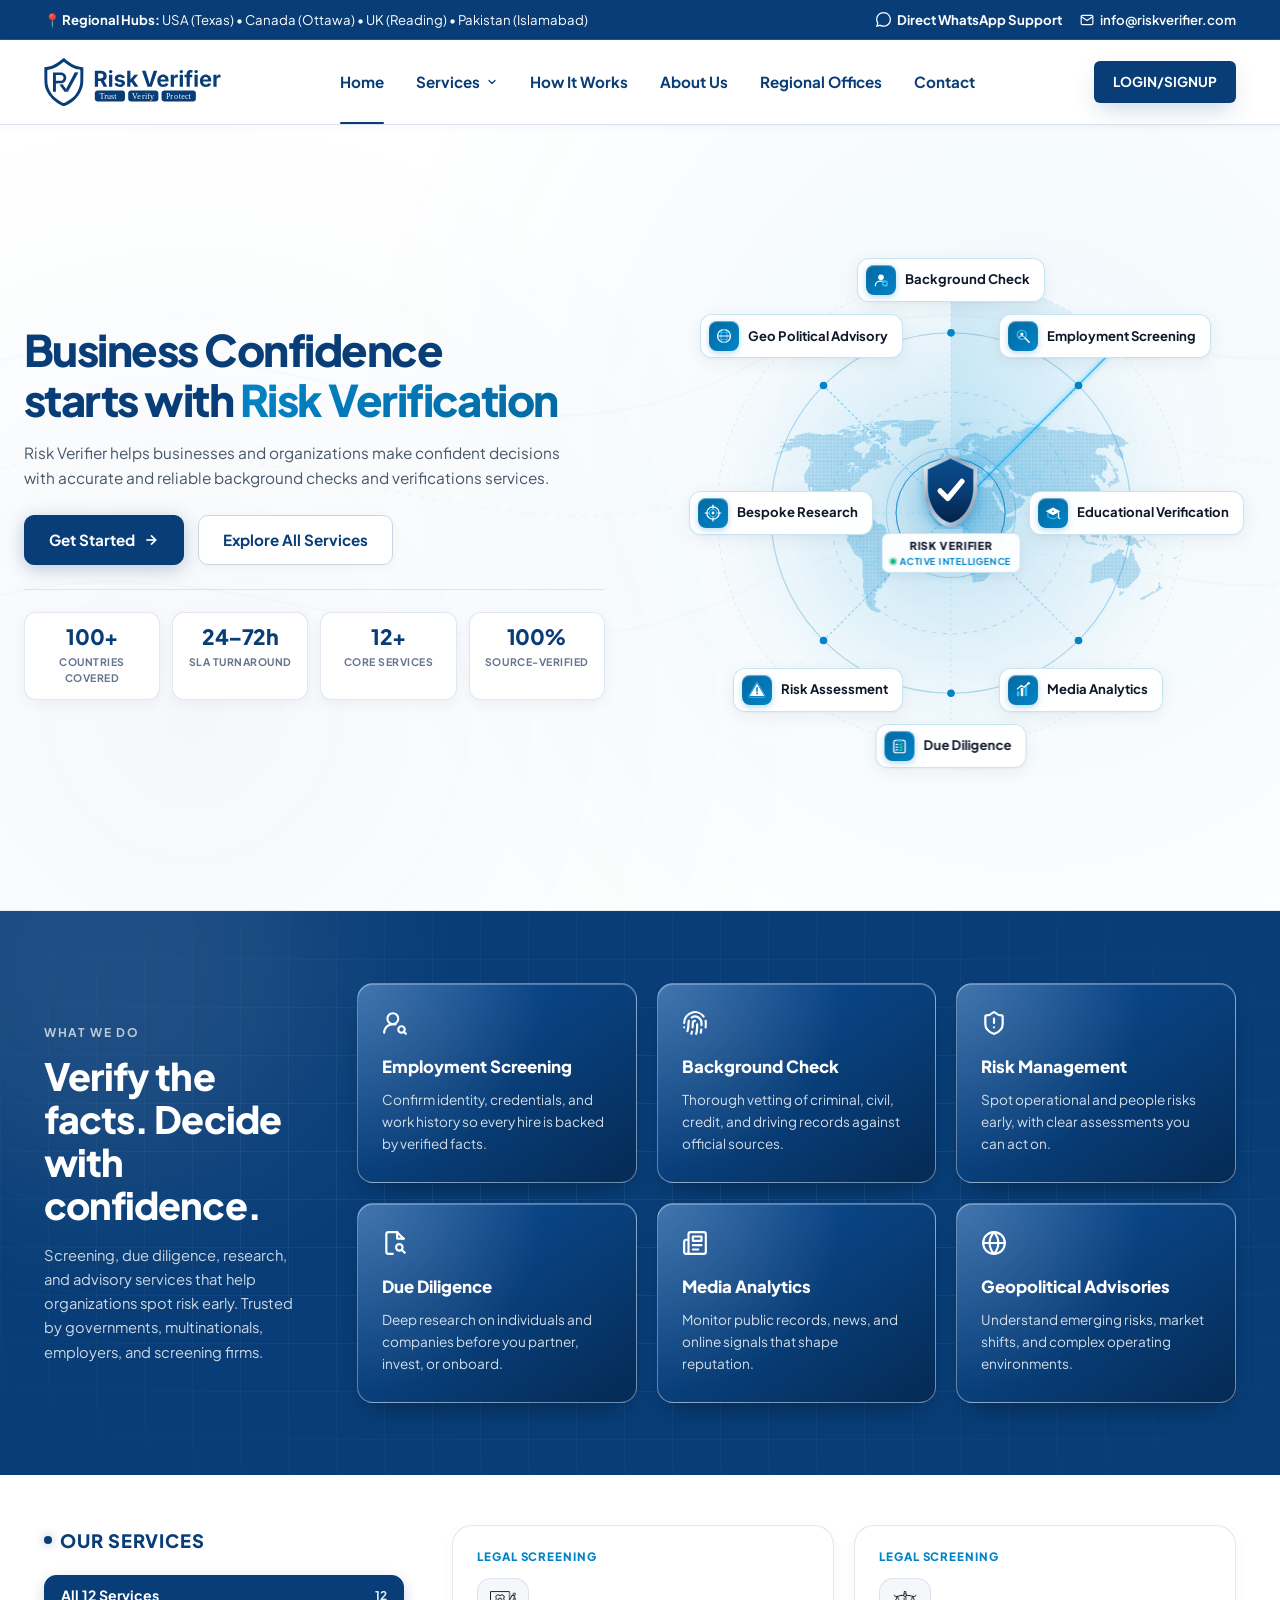
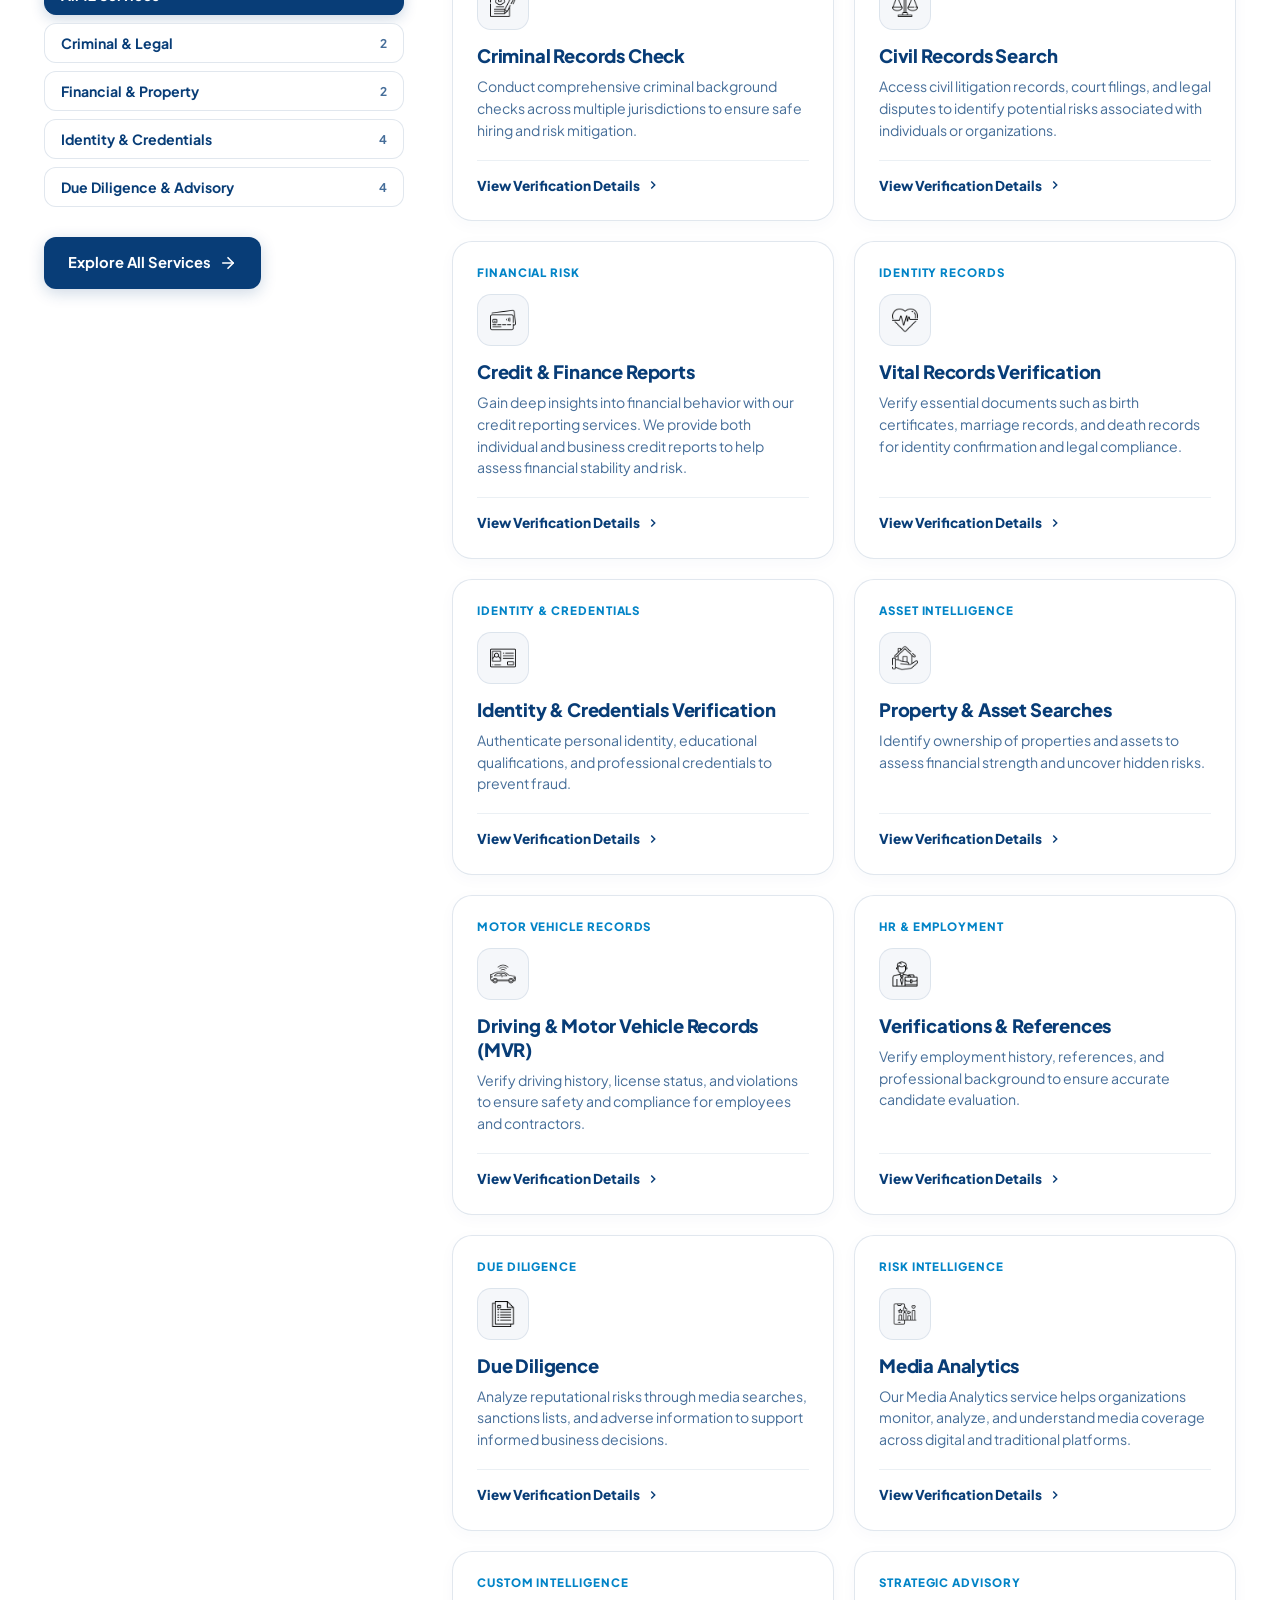
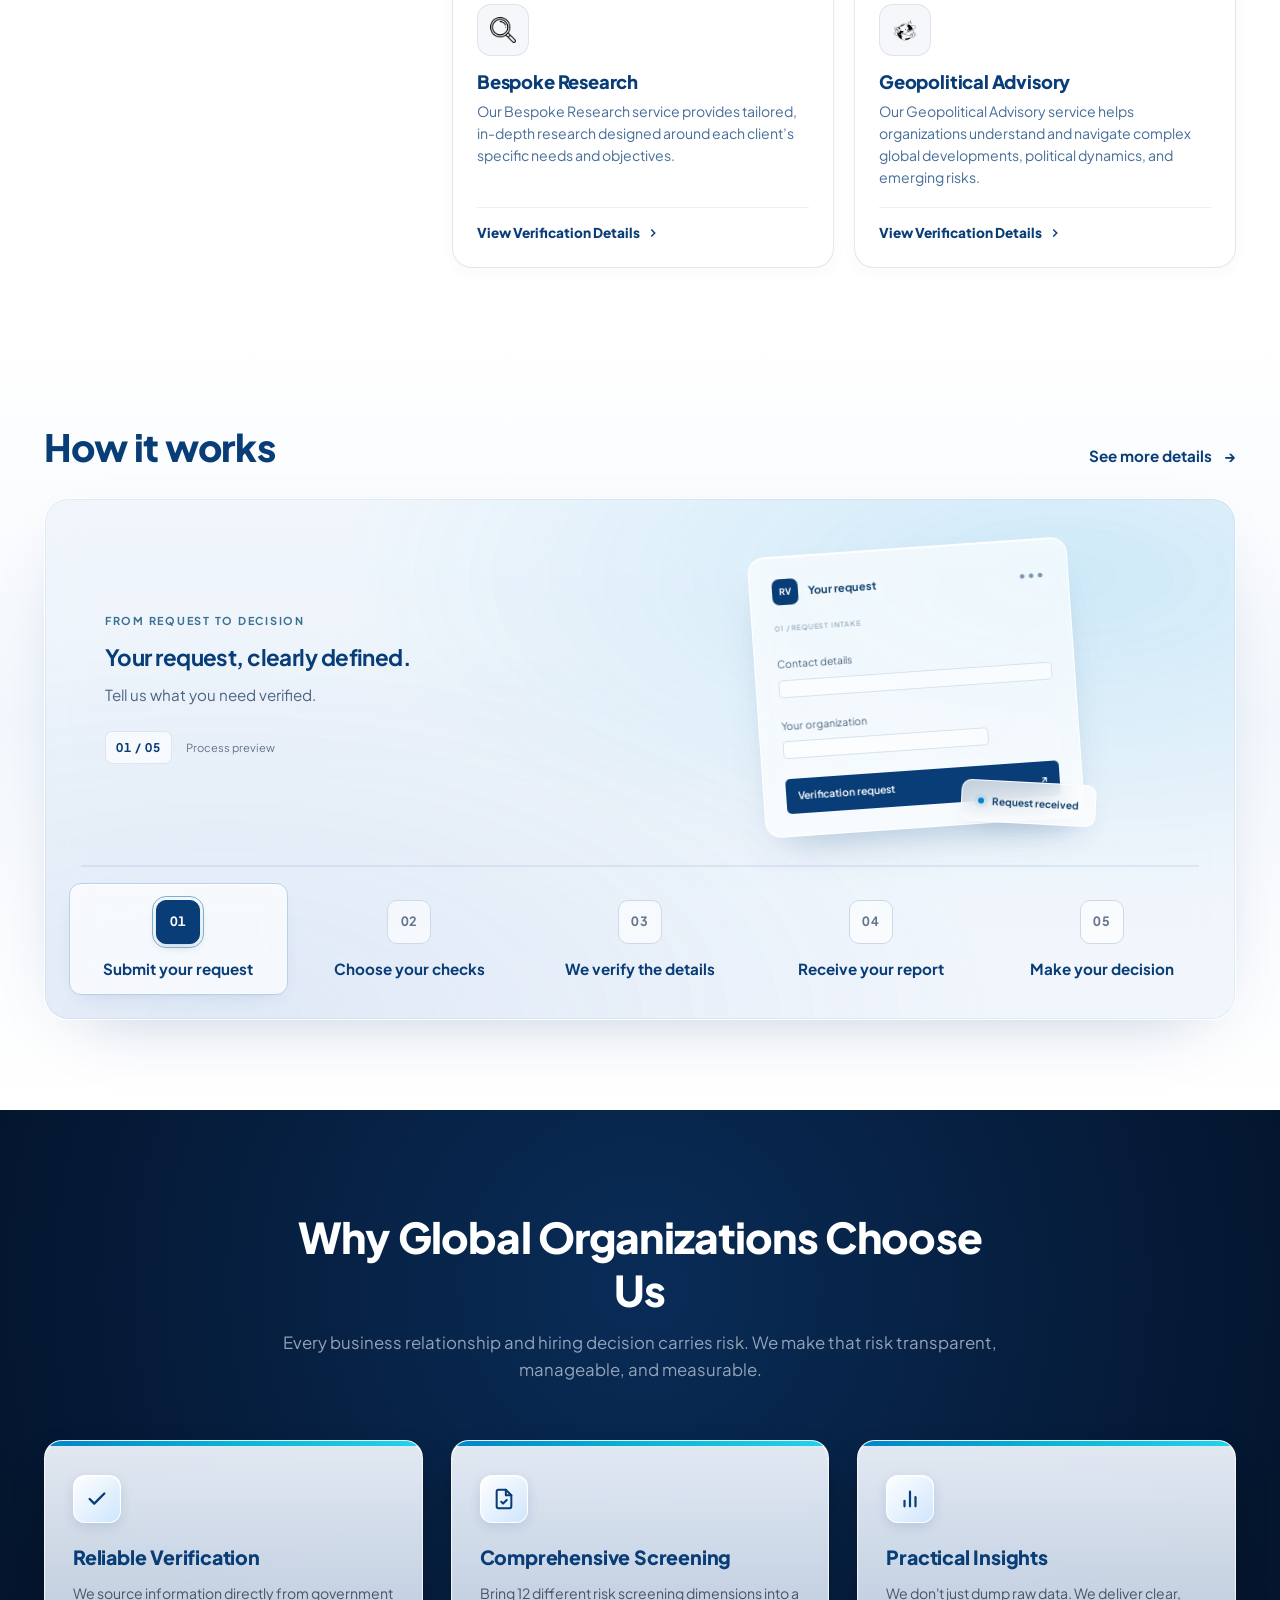
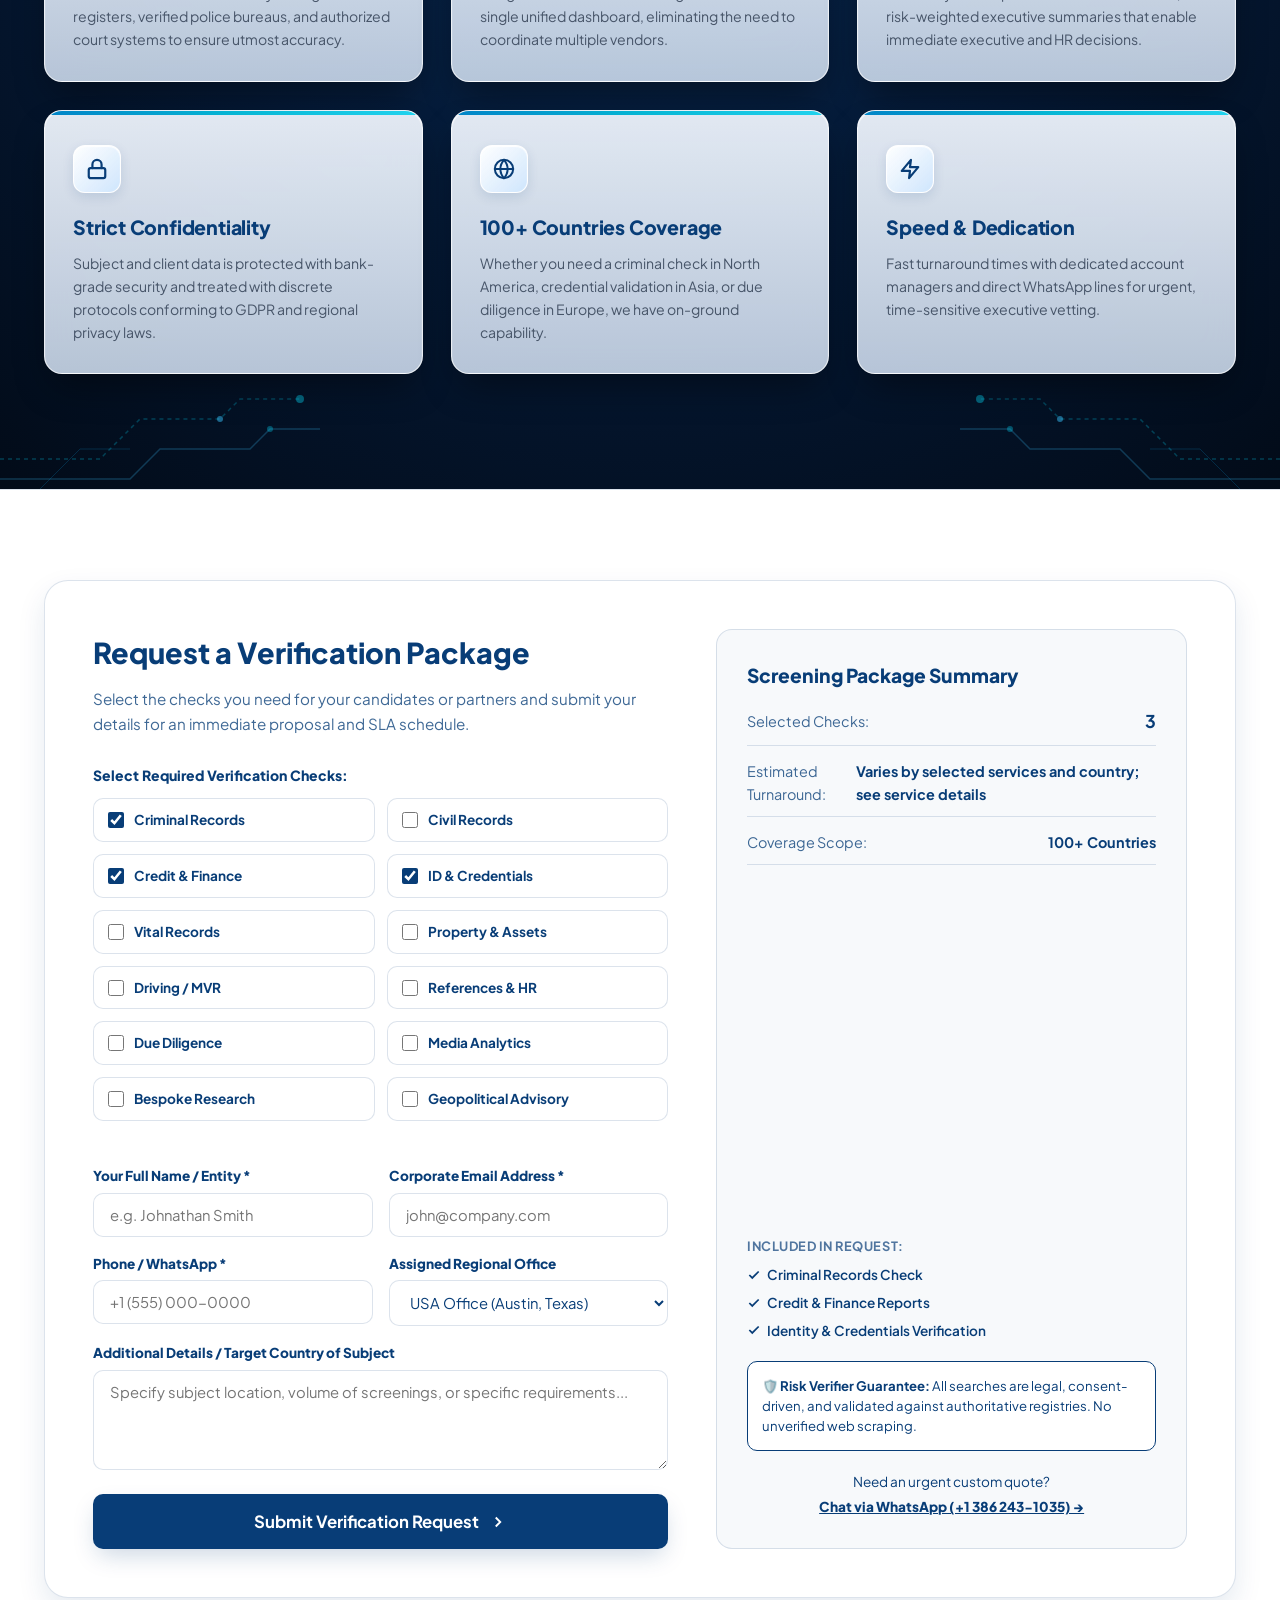
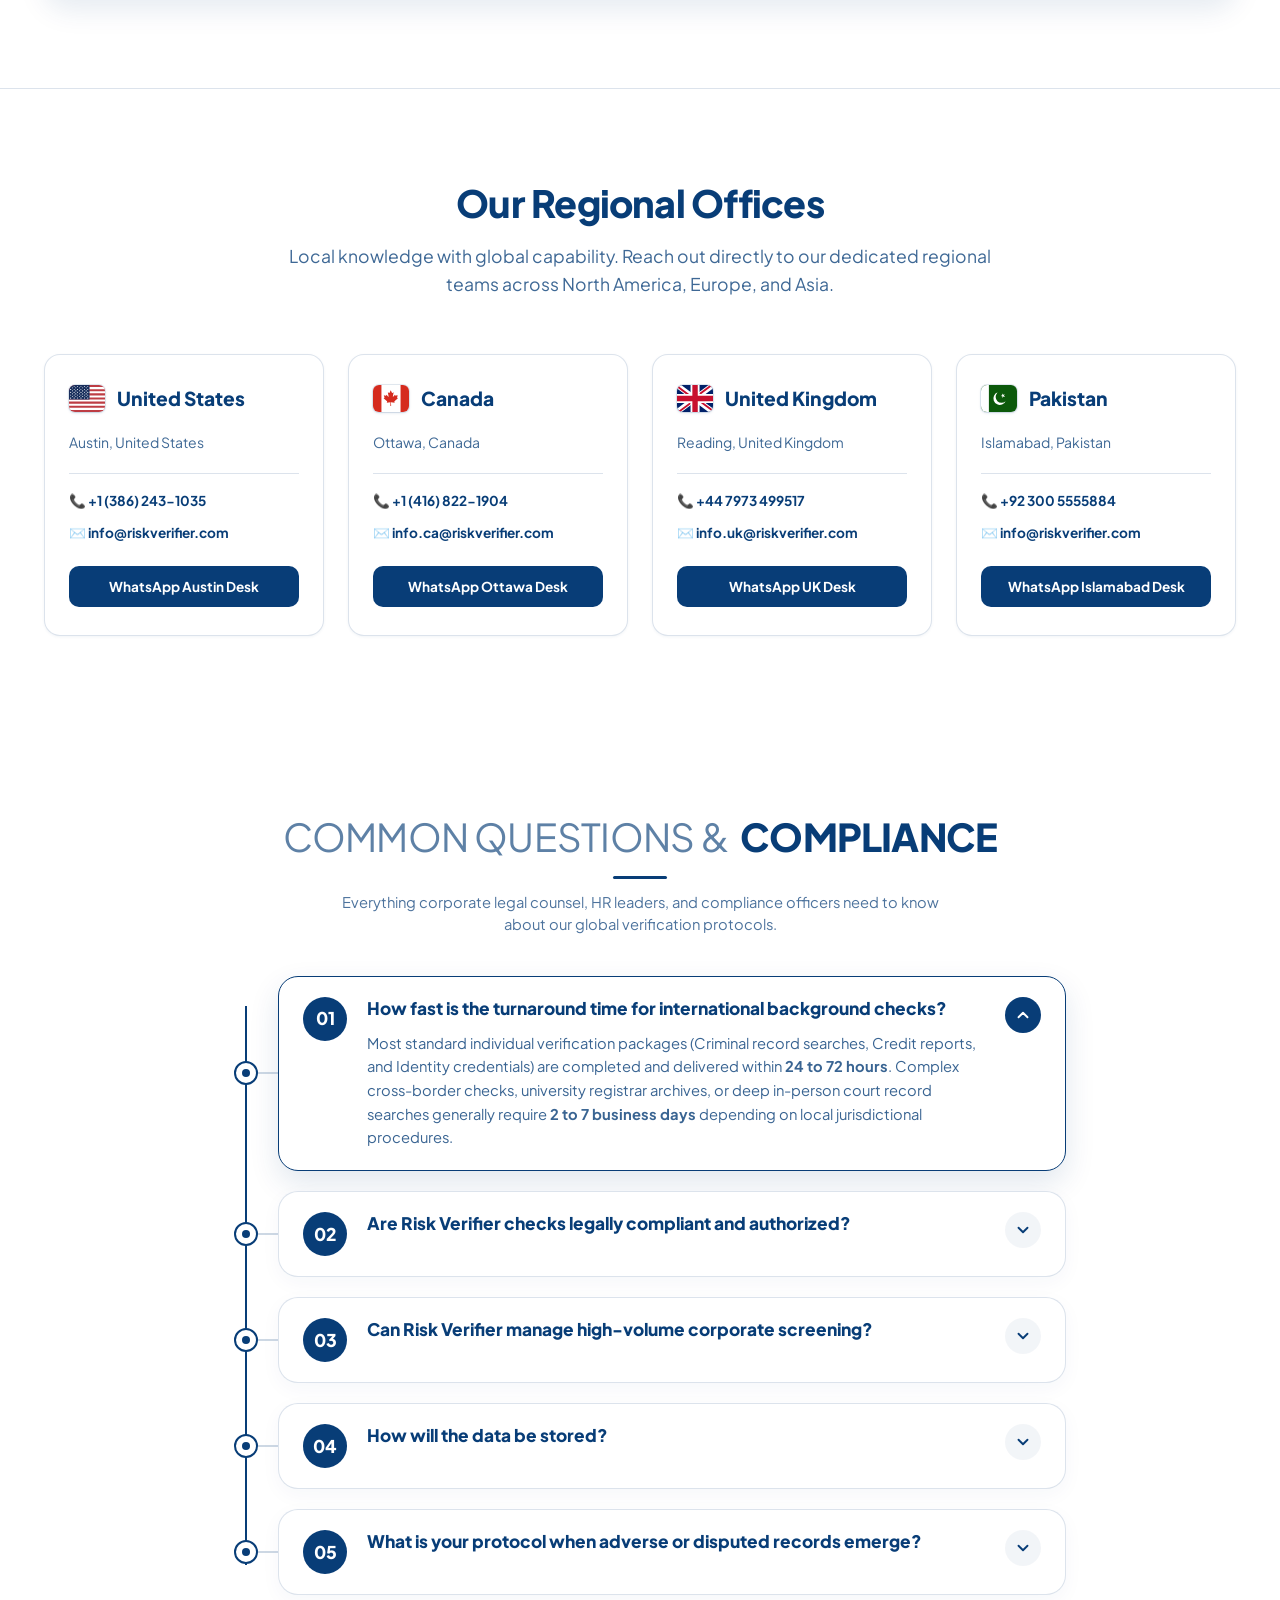
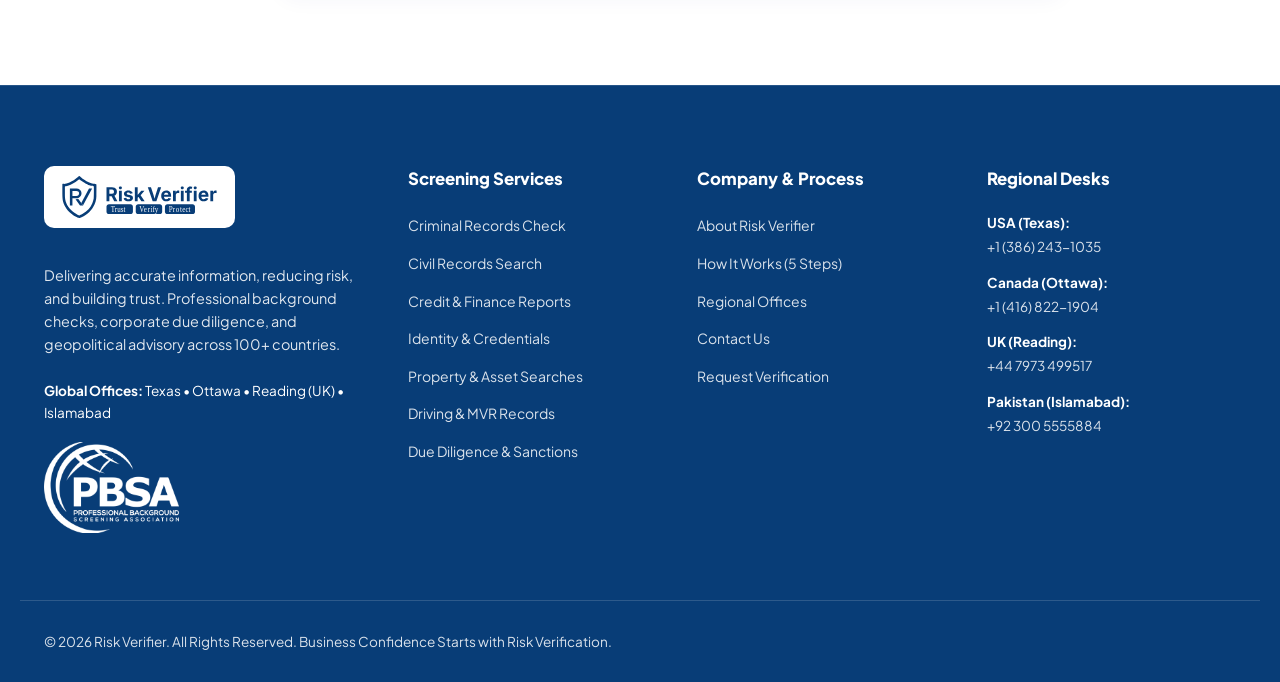
==== commit 60f4bc7d: "what we do fonts , Request Verification from , footer logo , service section" ====
--- a/index.html
+++ b/index.html
@@ -498,19 +498,11 @@
         
         <!-- Sticky Left Column -->
         <div class="favif-services-left">
-          <div class="favif-eyebrow">
+          <div class="favif-eyebrow" style="margin-bottom: 20px;">
             <span class="favif-eyebrow-dot" aria-hidden="true"></span>
-            <span class="favif-eyebrow-text">Our Services</span>
-          </div>
-
-          <h2 class="favif-services-title">
-            Everything your business needs to verify.
-            <span class="title-accent">One trusted partner. 100+ countries.</span>
-          </h2>
-
-          <p class="favif-services-desc">
-            From criminal registries and court dockets to corporate due diligence and asset tracing — we deliver direct-source evidentiary certainty across 100+ jurisdictions.
-          </p>
+            <h2 class="favif-eyebrow-text" style="font-size: 1.15rem; font-weight: 800; letter-spacing: 0.05em; text-transform: uppercase; margin: 0; color: #083d77;">Our Services</h2>
+          </div>
+
 
           <!-- Category Filter Pills -->
           <div class="favif-filter-nav">
@@ -973,9 +965,17 @@
                     <input type="checkbox" name="services" value="due-diligence">
                     <span>Due Diligence</span>
                   </label>
-                  <label class="checkbox-pill">
+<label class="checkbox-pill">
                     <input type="checkbox" name="services" value="media-analytics">
                     <span>Media Analytics</span>
+                  </label>
+                  <label class="checkbox-pill">
+                    <input type="checkbox" name="services" value="bespoke-research">
+                    <span>Bespoke Research</span>
+                  </label>
+                  <label class="checkbox-pill">
+                    <input type="checkbox" name="services" value="geopolitical-advisory">
+                    <span>Geopolitical Advisory</span>
                   </label>
                 </div>
 
@@ -1036,10 +1036,6 @@
                     <span>Coverage Scope:</span>
                     <strong>100+ Countries</strong>
                   </li>
-                  <li class="summary-item">
-                    <span>Compliance Protocol:</span>
-                    <strong>FCRA & GDPR Ready</strong>
-                  </li>
                 </ul>
 
                 <div style="margin-bottom: 20px;">
@@ -1268,9 +1264,9 @@
               <div class="faq-capsule-card">
                 <div class="faq-capsule-num">04</div>
                 <div class="faq-capsule-body">
-                  <h3 class="faq-capsule-question">How is candidate and sensitive corporate data protected?</h3>
+                  <h3 class="faq-capsule-question">How will the data be stored?</h3>
                   <div class="faq-capsule-answer">
-                    All client and candidate data is encrypted using TLS 1.3 in transit and AES-256 bit encryption at rest. We enforce role-based access restrictions, strict data retention cycles, and automated document redaction to safeguard confidential identifying information.
+                    Electronically, in cloud storage that holds tier-one security certifications, in the client's own country. Each region is fully isolated at hardware and software level.
                   </div>
                 </div>
                 <div class="faq-capsule-toggle" aria-label="Toggle answer">
@@ -1346,7 +1342,7 @@
         </div>
         <div class="footer-accreditation">
           <div class="footer-pbsa-badge">
-            <img src="assets/pbsa-logo.png" alt="PBSA - Professional Background Screening Association">
+            <img src="assets/pbsa-logo-white.png" alt="PBSA - Professional Background Screening Association">
           </div>
         </div>
       </div>
--- a/css/style.css
+++ b/css/style.css
@@ -3036,21 +3036,22 @@
 }
 
 .footer-pbsa-badge {
-  background: #ffffff;
-  padding: 8px 12px;
-  border-radius: 12px;
+  background: transparent;
+  padding: 0;
+  border-radius: 0;
   display: inline-flex;
   align-items: center;
-  justify-content: center;
-  width: 130px;
-  max-width: 80%;
-  box-shadow: 0 4px 14px rgba(0, 0, 0, 0.16);
-  transition: transform 0.2s ease, box-shadow 0.2s ease;
+  justify-content: flex-start;
+  width: 135px;
+  max-width: 100%;
+  box-shadow: none;
+  transition: opacity 0.2s ease, transform 0.2s ease;
 }
 
 .footer-pbsa-badge:hover {
   transform: translateY(-2px);
-  box-shadow: 0 6px 20px rgba(0, 0, 0, 0.22);
+  opacity: 0.9;
+  box-shadow: none;
 }
 
 .footer-pbsa-badge img {
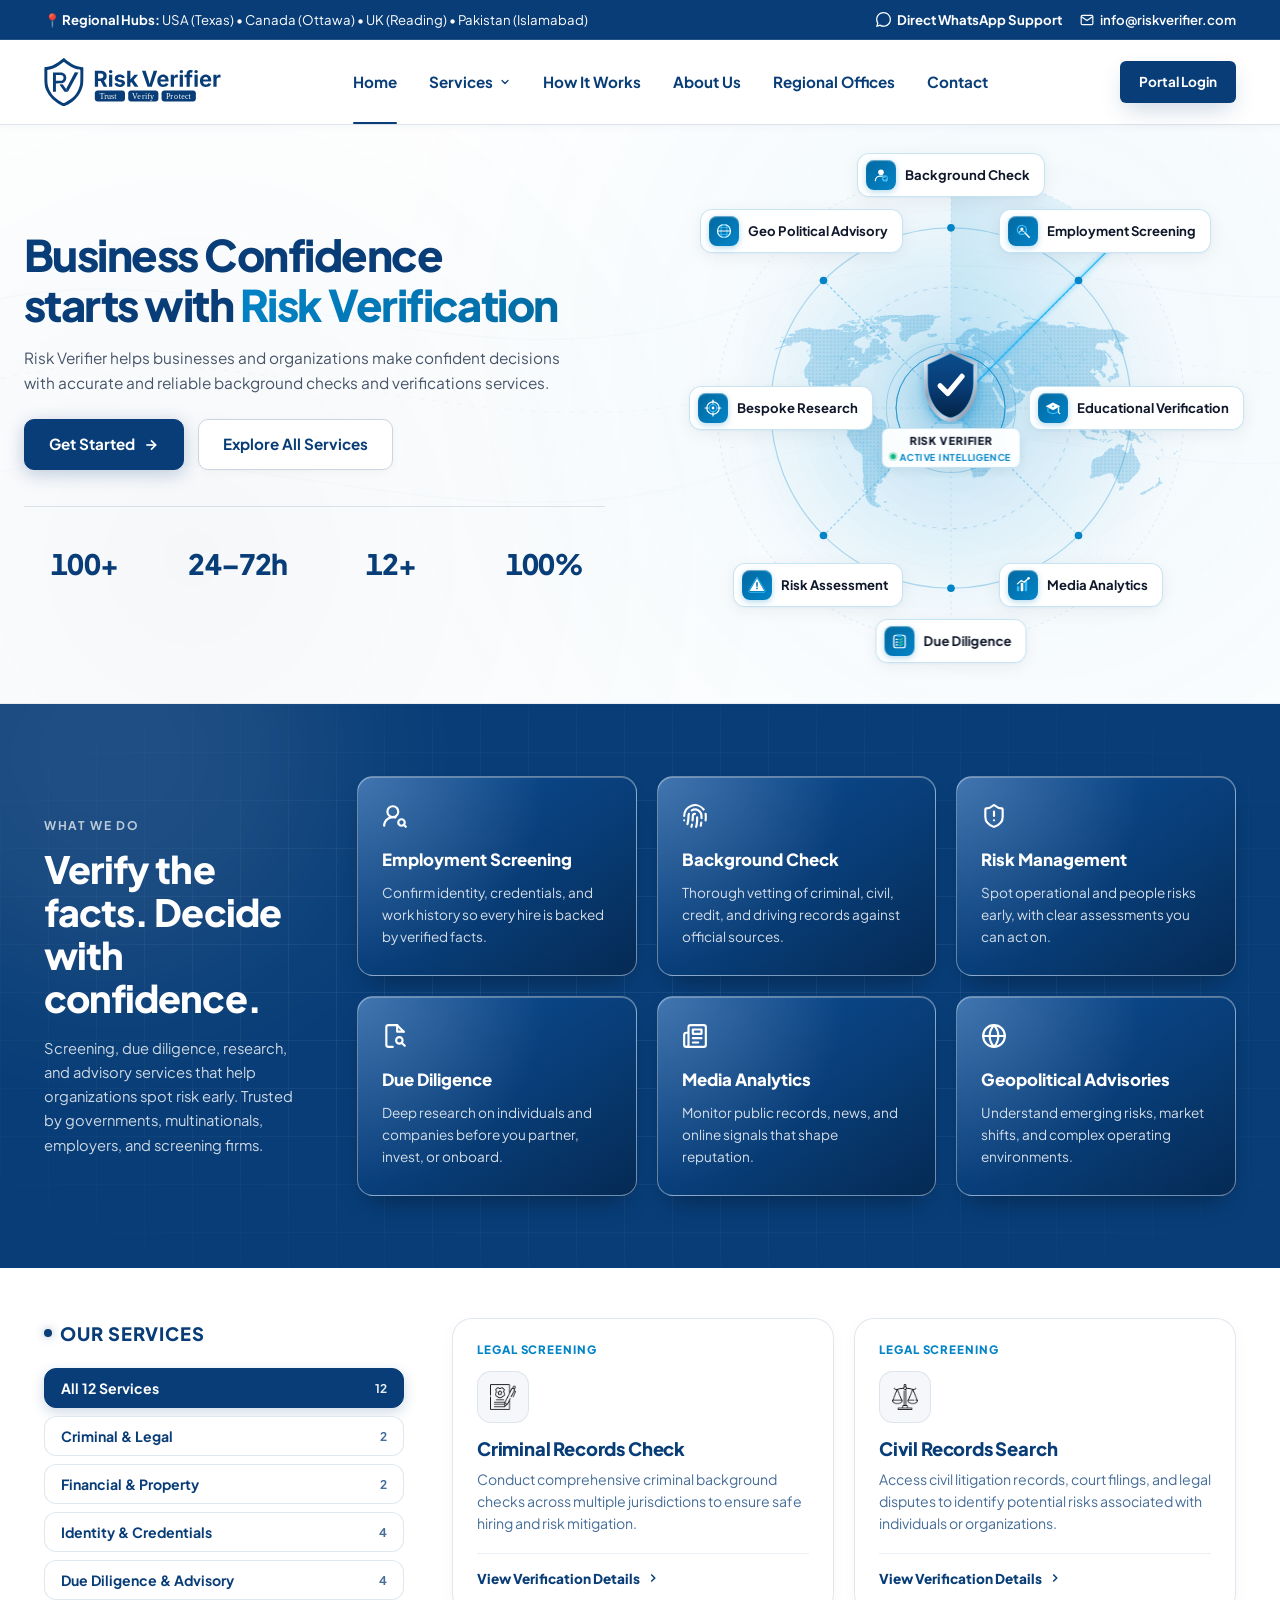
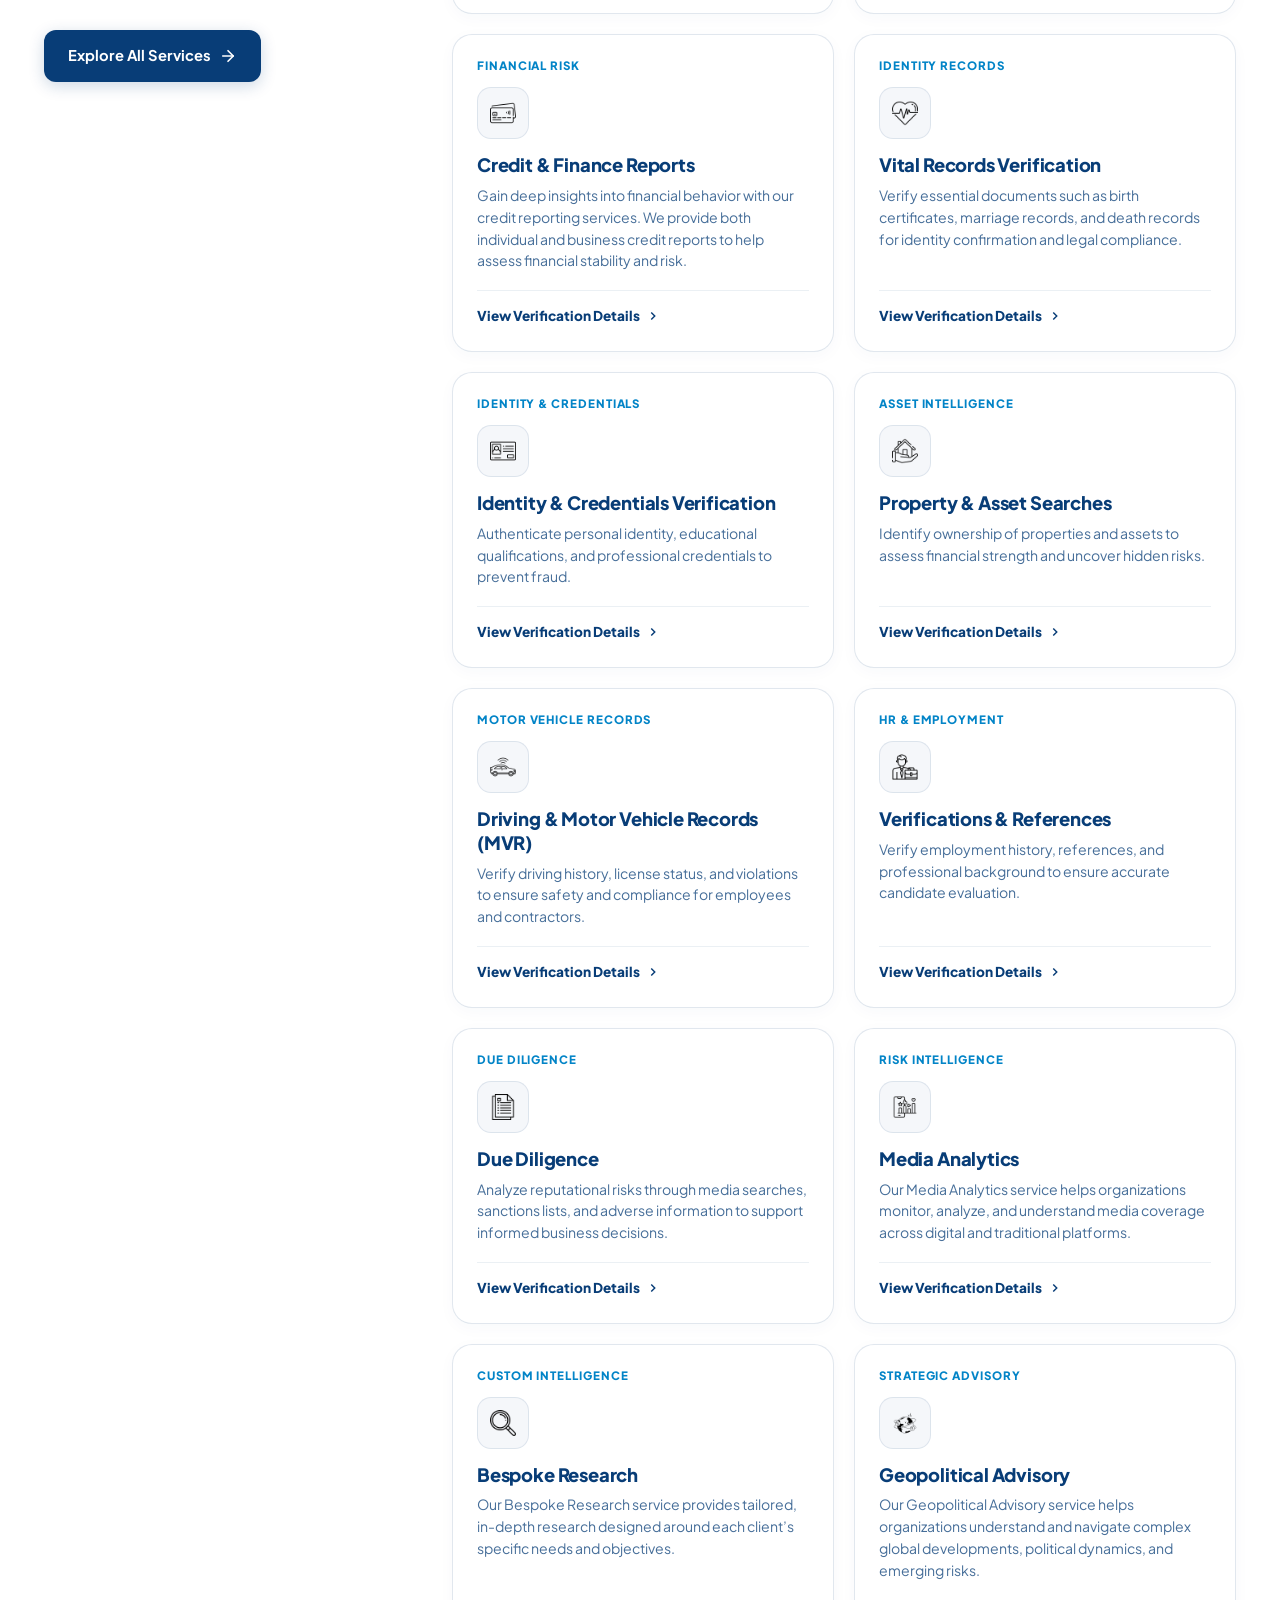
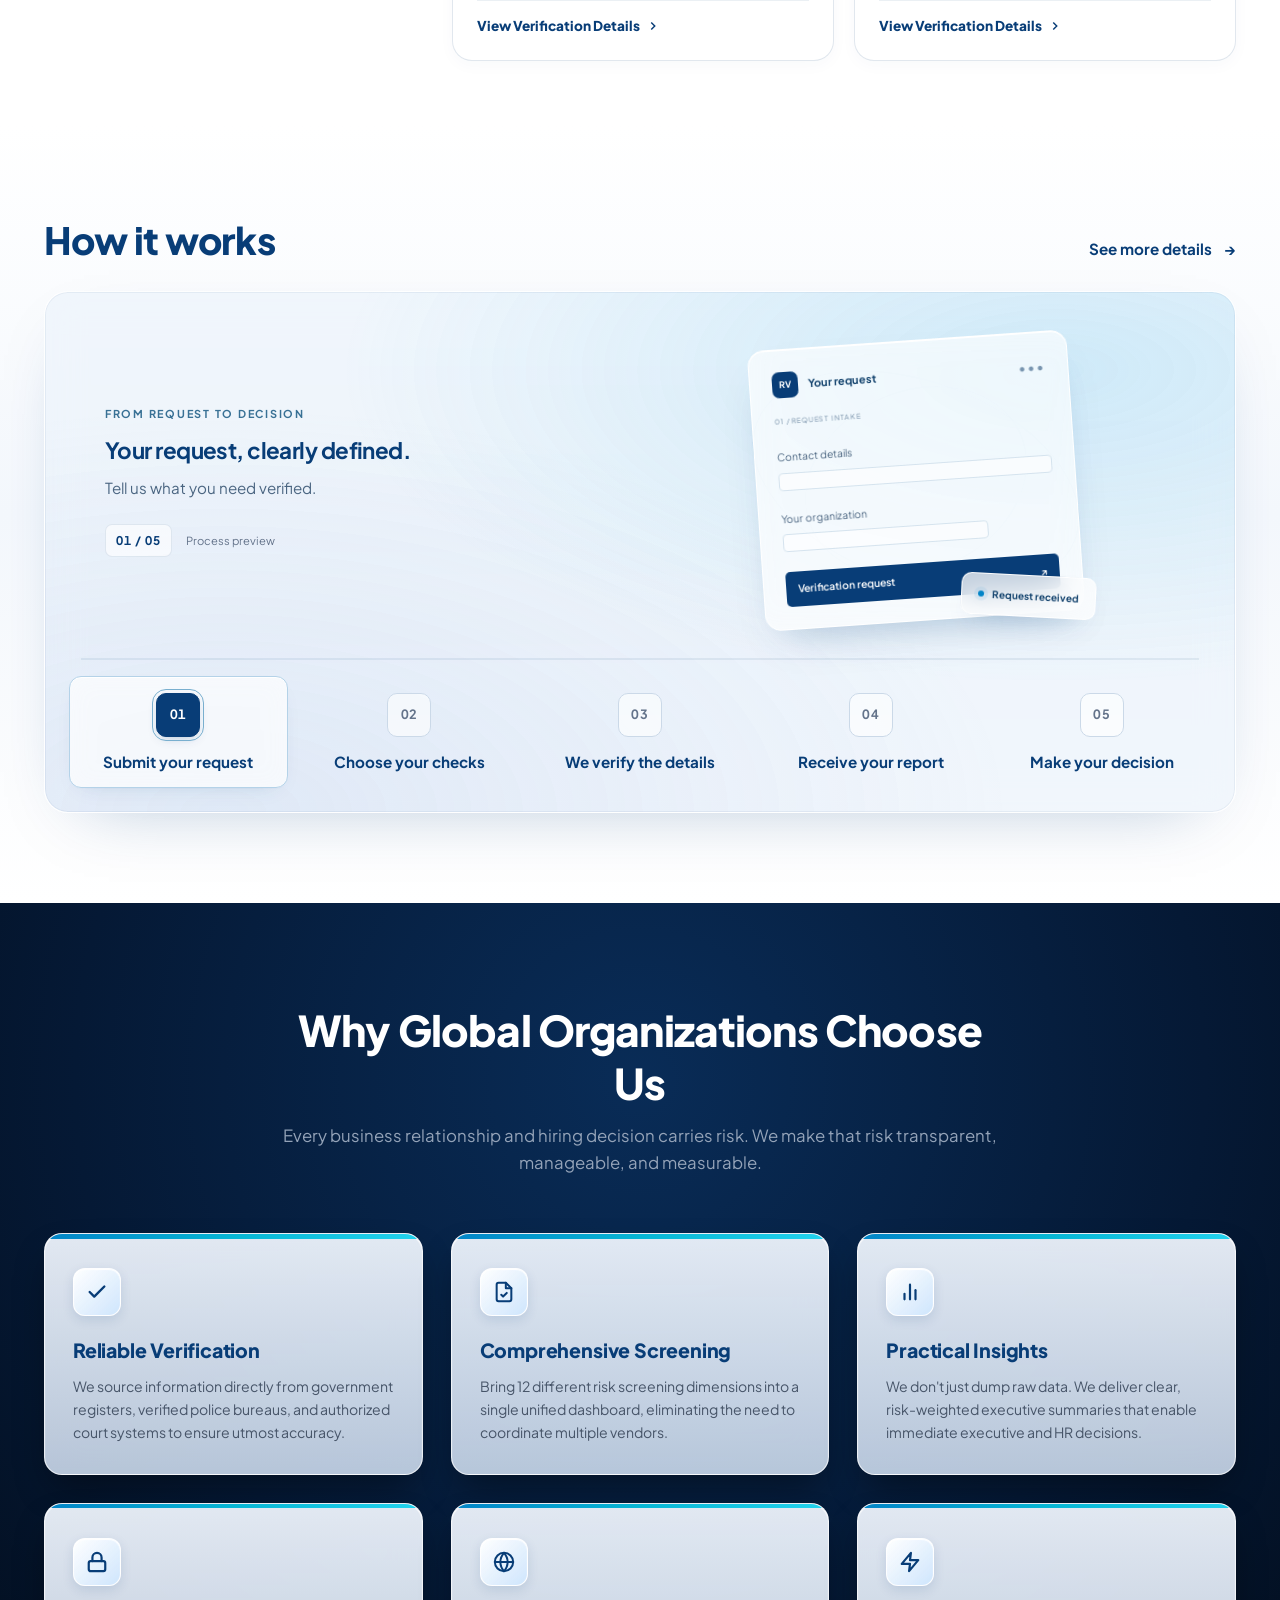
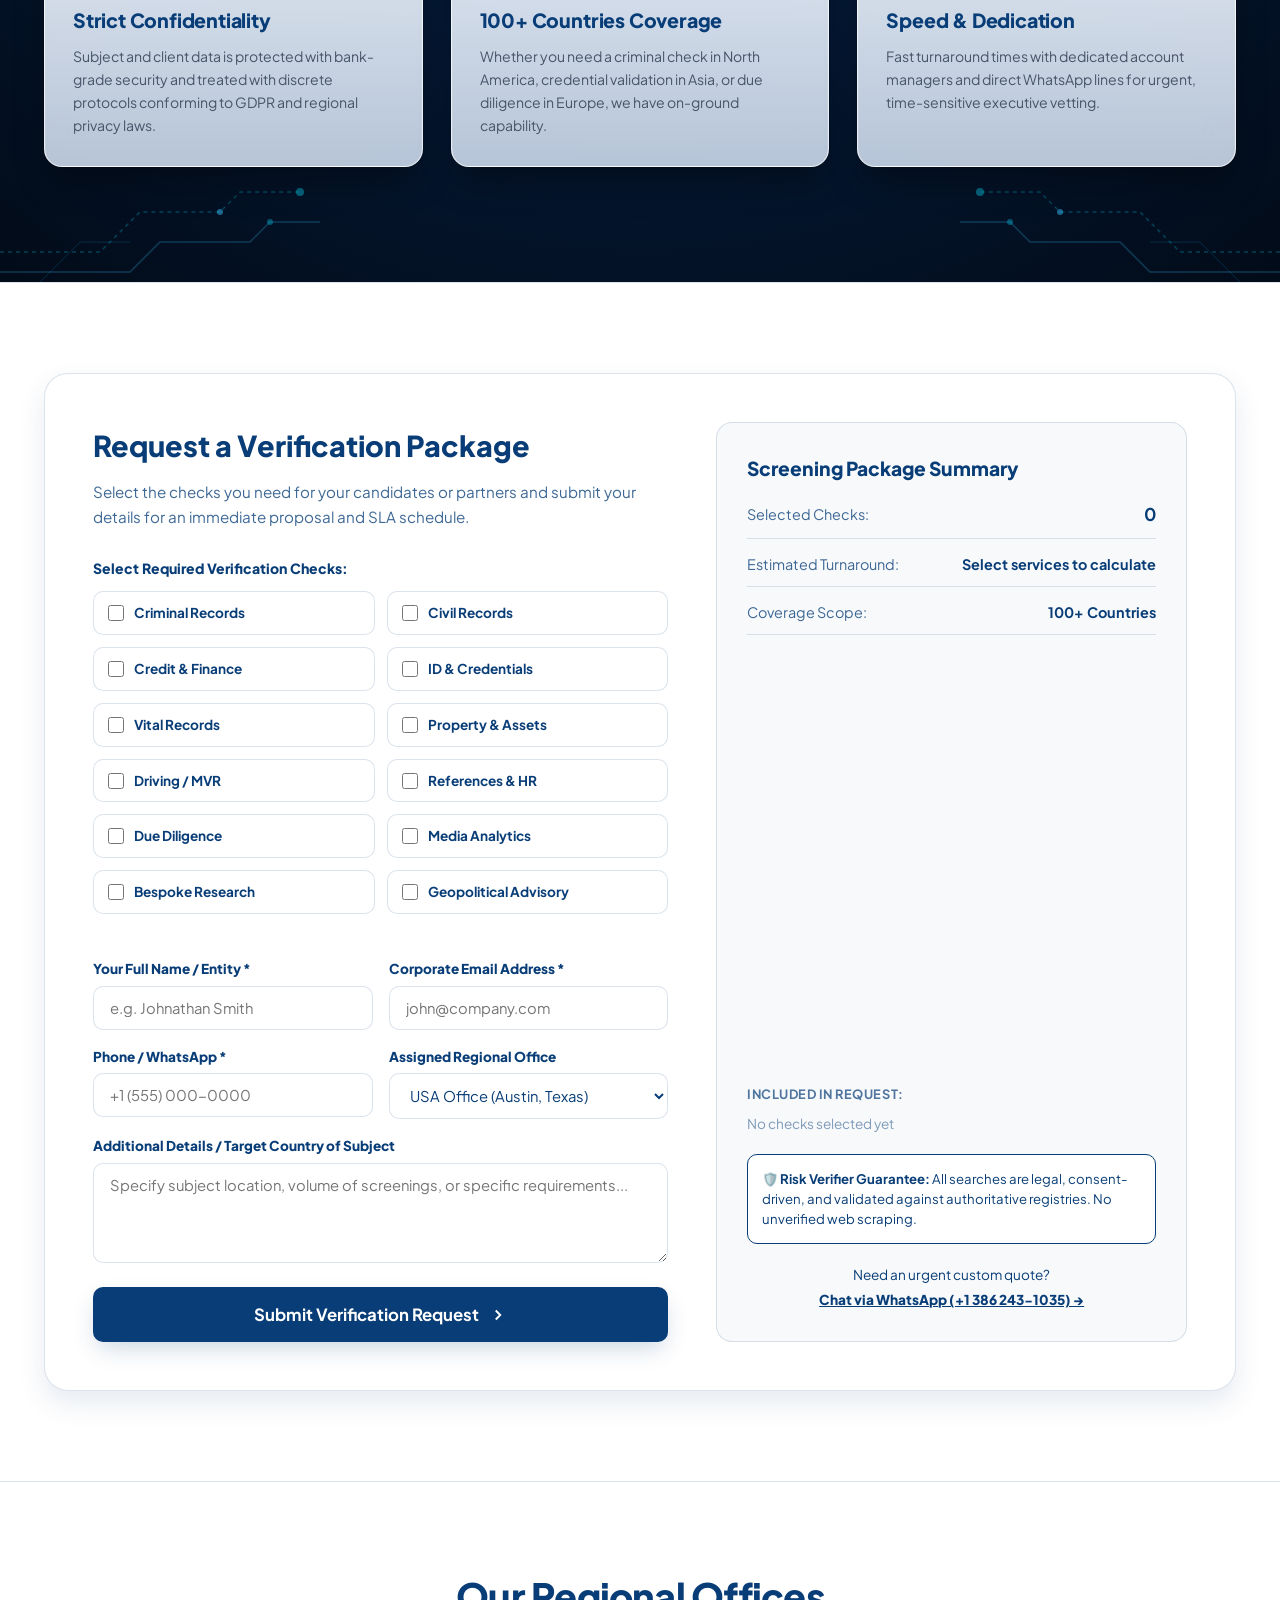
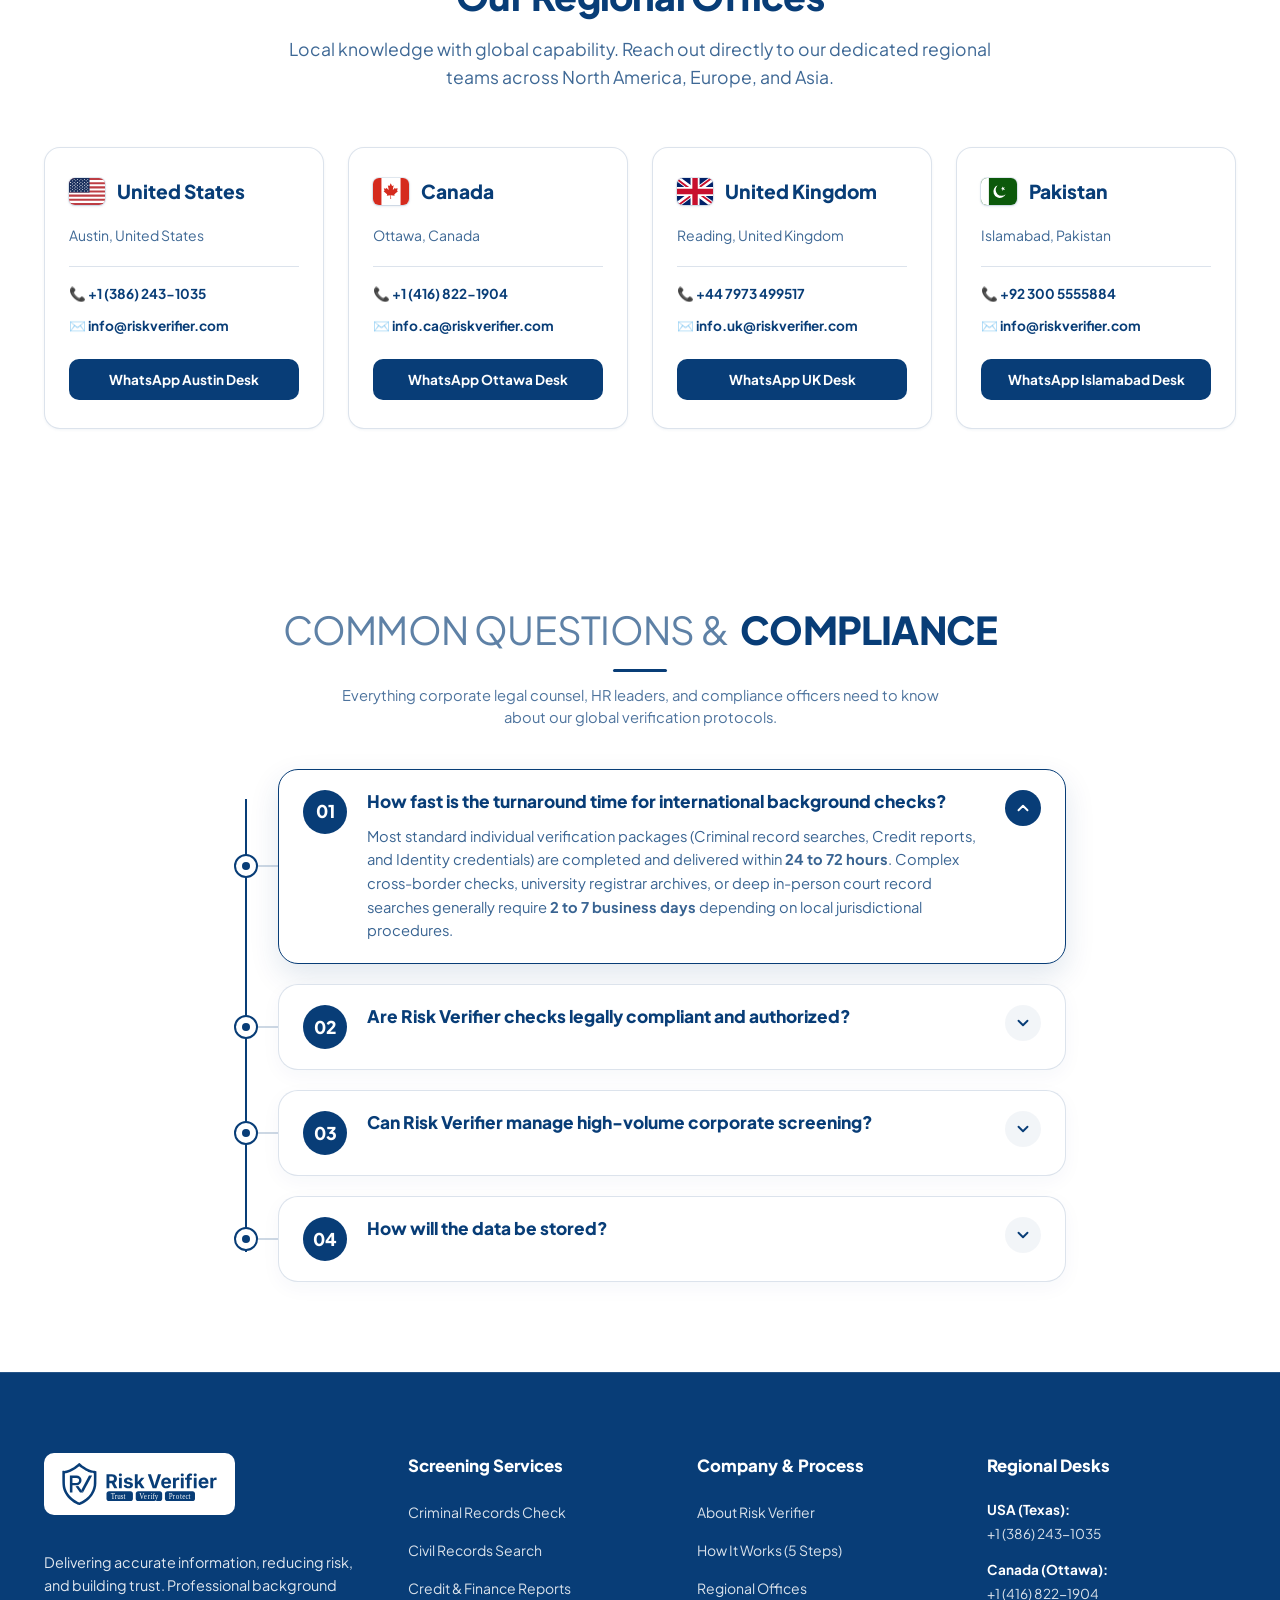
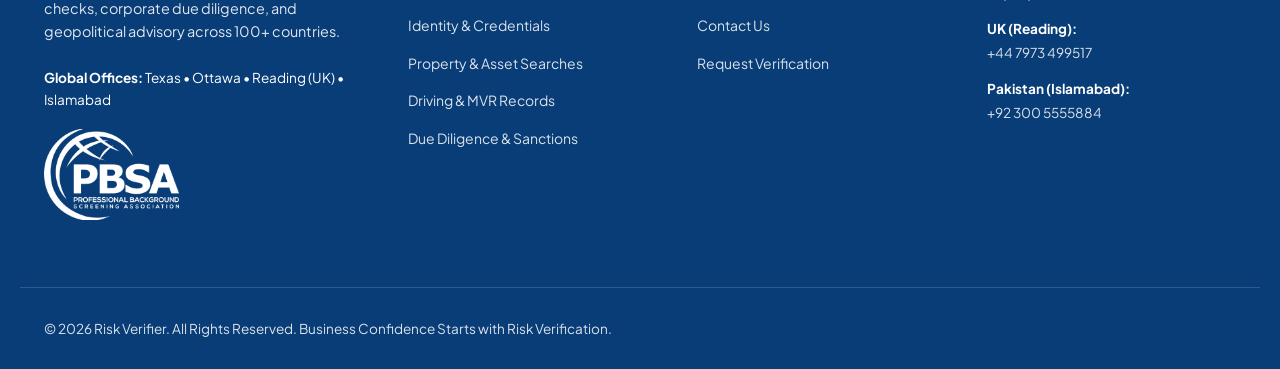
==== commit 8ea32882: "Request a Verification Page  and update, Pages Banner , Faqs Q5 , Portal Login Button , Fonts ,hero " ====
--- a/index.html
+++ b/index.html
@@ -73,7 +73,7 @@
       </nav>
 
       <div class="nav-actions">
-        <a href="login.html" class="btn btn-primary btn-sm">LOGIN/SIGNUP</a>
+        <a href="login.html" class="btn btn-primary btn-sm">Portal Login</a>
         <button class="mobile-toggle" id="mobileNavToggle" aria-label="Toggle navigation menu">
           <svg width="24" height="24" viewBox="0 0 24 24" fill="none" stroke="currentColor" stroke-width="2"><line x1="3" y1="12" x2="21" y2="12"></line><line x1="3" y1="6" x2="21" y2="6"></line><line x1="3" y1="18" x2="21" y2="18"></line></svg>
         </button>
@@ -105,30 +105,26 @@
             </p>
 
             <div class="hero-actions">
-              <a href="contact.html" class="btn btn-primary btn-lg">
+              <a href="request-verification.html" class="btn btn-primary btn-lg">
                 Get Started
                 <svg width="16" height="16" viewBox="0 0 24 24" fill="none" stroke="currentColor" stroke-width="2.5"><line x1="5" y1="12" x2="19" y2="12"></line><polyline points="12 5 19 12 12 19"></polyline></svg>
               </a>
               <a href="services.html" class="btn btn-outline btn-lg">Explore All Services</a>
             </div>
 
-            <!-- Trust Metrics -->
+                        <!-- Trust Metrics (Borderless Live Running Counters) -->
             <div class="hero-metrics">
               <div class="metric-item">
-                <span class="metric-value">100+</span>
-                <span class="metric-label">Countries Covered</span>
+                <span class="metric-value" data-target="100" data-suffix="+">100+</span>
               </div>
               <div class="metric-item">
-                <span class="metric-value">24&ndash;72h</span>
-                <span class="metric-label">SLA Turnaround</span>
+                <span class="metric-value" data-range="24,72" data-suffix="h">24&ndash;72h</span>
               </div>
               <div class="metric-item">
-                <span class="metric-value">12+</span>
-                <span class="metric-label">Core Services</span>
+                <span class="metric-value" data-target="12" data-suffix="+">12+</span>
               </div>
               <div class="metric-item">
-                <span class="metric-value">100%</span>
-                <span class="metric-label">Source-Verified</span>
+                <span class="metric-value" data-target="100" data-suffix="%">100%</span>
               </div>
             </div>
           </div>
@@ -930,7 +926,7 @@
                 <label style="font-size:0.875rem; font-weight:800; color:#083d77; margin-bottom: -4px;">Select Required Verification Checks:</label>
                 <div class="services-checkbox-grid">
                   <label class="checkbox-pill">
-                    <input type="checkbox" name="services" value="criminal-records" checked>
+                    <input type="checkbox" name="services" value="criminal-records">
                     <span>Criminal Records</span>
                   </label>
                   <label class="checkbox-pill">
@@ -938,11 +934,11 @@
                     <span>Civil Records</span>
                   </label>
                   <label class="checkbox-pill">
-                    <input type="checkbox" name="services" value="credit-finance" checked>
+                    <input type="checkbox" name="services" value="credit-finance">
                     <span>Credit & Finance</span>
                   </label>
                   <label class="checkbox-pill">
-                    <input type="checkbox" name="services" value="identity-credentials" checked>
+                    <input type="checkbox" name="services" value="identity-credentials">
                     <span>ID & Credentials</span>
                   </label>
                   <label class="checkbox-pill">
@@ -1026,11 +1022,11 @@
                 <ul class="summary-list">
                   <li class="summary-item">
                     <span>Selected Checks:</span>
-                    <strong id="selectedCount" style="color:#083d77; font-size:1.1rem;">3</strong>
+                    <strong id="selectedCount" style="color:#083d77; font-size:1.1rem;">0</strong>
                   </li>
                   <li class="summary-item">
                     <span>Estimated Turnaround:</span>
-                    <strong id="selectedTurnaround">24 – 48 Hours</strong>
+                    <strong id="selectedTurnaround">Select services to calculate</strong>
                   </li>
                   <li class="summary-item">
                     <span>Coverage Scope:</span>
@@ -1041,7 +1037,7 @@
                 <div style="margin-bottom: 20px;">
                   <span style="font-size:0.8rem; font-weight:700; color:rgba(8,61,119,0.7); text-transform:uppercase; letter-spacing:0.04em; display:block; margin-bottom:8px;">Included in Request:</span>
                   <ul id="selectedServicesList" style="list-style:none; display:flex; flex-direction:column; gap:6px;">
-                    <!-- Populated dynamically via JS -->
+                    <li style="color:rgba(8,61,119,0.5); font-size:0.85rem;">No checks selected yet</li>
                   </ul>
                 </div>
 
@@ -1277,29 +1273,6 @@
               </div>
             </div>
 
-            <!-- FAQ 05 -->
-            <div class="faq-timeline-row">
-              <div class="faq-timeline-node">
-                <div class="faq-timeline-node-inner"></div>
-              </div>
-              <div class="faq-timeline-connector"></div>
-
-              <div class="faq-capsule-card">
-                <div class="faq-capsule-num">05</div>
-                <div class="faq-capsule-body">
-                  <h3 class="faq-capsule-question">What is your protocol when adverse or disputed records emerge?</h3>
-                  <div class="faq-capsule-answer">
-                    Every adverse finding undergoes mandatory secondary analyst corroboration against primary court records to prevent mistaken identity or expunged records from being reported. Detailed case docket identifiers and official source citations are provided to support legally sound dispute resolution or pre-adverse action notice procedures.
-                  </div>
-                </div>
-                <div class="faq-capsule-toggle" aria-label="Toggle answer">
-                  <svg width="18" height="18" viewBox="0 0 24 24" fill="none" stroke="currentColor" stroke-width="2.5" stroke-linecap="round" stroke-linejoin="round">
-                    <polyline points="6 9 12 15 18 9"></polyline>
-                  </svg>
-                </div>
-              </div>
-            </div>
-
           </div>
         </div>
       </div>
--- a/css/style.css
+++ b/css/style.css
@@ -823,10 +823,9 @@
    ========================================================================== */
 .hero {
   position: relative;
-  padding: 44px 0 54px 0;
-  min-height: calc(100vh - 114px);
-  display: flex;
-  align-items: center;
+  padding: 28px 0 40px 0;
+  display: block;
+  min-height: auto;
   background-color: #ffffff;
   background-image:
     radial-gradient(circle at 80% 40%, rgba(2, 132, 199, 0.06) 0%, transparent 60%),
@@ -902,7 +901,7 @@
   display: flex;
   align-items: center;
   gap: 14px;
-  margin-bottom: 24px;
+  margin-bottom: clamp(30px, 2.8vw, 44px);
   flex-wrap: wrap;
 }
 
@@ -950,48 +949,49 @@
   box-shadow: 0 4px 14px rgba(8, 61, 119, 0.1);
 }
 
-/* Trust metrics grid cards - Light Corporate Clean Cards */
+/* Trust metrics - Clean Borderless Live Running Counters */
 .hero-metrics {
   display: grid;
   grid-template-columns: repeat(4, 1fr);
-  gap: clamp(8px, 1vw, 12px);
-  border-top: 1px solid rgba(8, 61, 119, 0.1);
-  padding-top: 22px;
+  gap: clamp(14px, 2.5vw, 40px);
+  border-top: 1.5px solid rgba(8, 61, 119, 0.12);
+  padding-top: clamp(28px, 2.8vw, 44px);
+  align-items: center;
 }
 
 .metric-item {
   display: flex;
-  flex-direction: column;
-  padding: 12px 10px;
-  background: #ffffff;
-  border: 1px solid rgba(8, 61, 119, 0.12);
-  border-radius: 12px;
+  align-items: center;
+  justify-content: center;
+  padding: 8px 4px !important;
+  background: transparent !important;
+  border: none !important;
+  box-shadow: none !important;
+  border-radius: 0 !important;
   text-align: center;
-  box-shadow: 0 4px 14px rgba(8, 61, 119, 0.05);
-  transition: transform 0.2s ease, box-shadow 0.2s ease, border-color 0.2s ease;
+  transition: transform 0.2s ease;
 }
 
 .metric-item:hover {
   transform: translateY(-2px);
-  border-color: #0284c7;
-  box-shadow: 0 8px 22px rgba(2, 132, 199, 0.14);
+  box-shadow: none !important;
+  border-color: transparent !important;
 }
 
 .metric-value {
-  font-size: clamp(1.28rem, 1.65vw, 1.55rem);
+  font-size: clamp(1.65rem, 2.2vw, 2.25rem);
   font-weight: 800;
   color: var(--brand-blue, #083d77);
-  line-height: 1.1;
-  letter-spacing: -0.02em;
-}
-
-.metric-label {
-  font-size: 0.65rem;
-  color: #64748b;
-  font-weight: 700;
-  margin-top: 5px;
-  text-transform: uppercase;
-  letter-spacing: 0.05em;
+  line-height: 1;
+  letter-spacing: -0.03em;
+  font-family: 'Plus Jakarta Sans', var(--font-main), sans-serif;
+  font-variant-numeric: tabular-nums;
+  display: inline-block;
+  transition: color 0.2s ease;
+}
+
+.metric-item:hover .metric-value {
+  color: #0284c7;
 }
 
 /* ==========================================================================
@@ -1386,7 +1386,7 @@
     max-width: 520px;
   }
   .hero-actions {
-    margin-bottom: 16px;
+    margin-bottom:  26px;
     gap: 12px;
   }
   .hero .btn-primary,
@@ -1395,14 +1395,14 @@
     font-size: 0.88rem;
   }
   .hero-metrics {
-    padding-top: 12px;
+    padding-top:  26px;
     gap: 8px;
   }
   .metric-item {
     padding: 6px 4px;
   }
   .metric-value {
-    font-size: 1.22rem;
+    font-size: 1.85rem;
   }
   .metric-label {
     font-size: 0.64rem;
@@ -1458,18 +1458,18 @@
     margin-bottom: 12px;
   }
   .hero-actions {
-    margin-bottom: 12px;
+    margin-bottom:  22px;
     gap: 10px;
   }
   .hero-metrics {
-    padding-top: 8px;
+    padding-top:  22px;
     gap: 6px;
   }
   .metric-item {
     padding: 4px 3px;
   }
   .metric-value {
-    font-size: 1.1rem;
+    font-size: 1.65rem;
   }
   .metric-label {
     font-size: 0.6rem;
@@ -1508,7 +1508,9 @@
 
 @media (max-width: 991px) {
   .hero {
-    padding: 36px 0 32px 0;
+    padding: 22px 0 28px 0;
+    min-height: auto;
+    display: block;
     text-align: center;
   }
   .hero-grid {
@@ -3357,7 +3359,8 @@
   }
 
   .hero {
-    padding: 72px 0 60px 0;
+    padding: 18px 0 28px 0;
+    min-height: auto;
   }
 
   .hero-title {
@@ -3462,7 +3465,8 @@
   }
 
   .hero {
-    padding: 56px 0 48px 0;
+    padding: 14px 0 22px 0;
+    min-height: auto;
   }
 
   .hero-title {
@@ -4928,124 +4932,191 @@
 }
 
 /* ==========================================================================
-   EXECUTIVE GEOMETRIC VECTOR HEADER BANNER (ALL INNER PAGES)
+   DYNAMIC 3D WAVE HEADER BANNER (ALL INNER PAGES - REFERENCE MATCH)
    ========================================================================== */
 .vector-header-banner {
   position: relative;
-  background: #ffffff;
-  min-height: 165px;
-  display: flex;
-  align-items: center;
-  justify-content: center;
+  background: #f8fafc;
+  min-height: 200px;
+  display: flex;
+  align-items: center;
   overflow: hidden;
-  padding: 34px 20px 36px;
-  border-bottom: 1.5px solid rgba(8, 61, 119, 0.1);
-  box-shadow: 0 4px 18px rgba(8, 61, 119, 0.04);
-}
-
-.banner-vector-left,
-.banner-vector-right {
+  border-bottom: 2px solid rgba(8, 61, 119, 0.08);
+  box-shadow: 0 4px 20px rgba(5, 38, 75, 0.05);
+}
+
+.wave-banner-backdrop {
   position: absolute;
-  top: 0;
-  bottom: 0;
-  width: clamp(140px, 24vw, 360px);
+  inset: 0;
+  width: 100%;
+  height: 100%;
   pointer-events: none;
   z-index: 1;
 }
 
-.banner-vector-left {
-  left: 0;
-}
-
-.banner-vector-right {
-  right: 0;
-  transform: scaleX(-1);
-}
-
-.banner-vector-left svg,
-.banner-vector-right svg {
+.wave-banner-svg {
   width: 100%;
   height: 100%;
   display: block;
 }
 
-.banner-content-box {
+.wave-banner-container {
   position: relative;
   z-index: 2;
-  text-align: center;
-  max-width: 640px;
-  padding: 0 16px;
-}
-
-.banner-tagline {
-  font-size: 0.78rem;
+  display: flex;
+  align-items: center;
+  justify-content: space-between;
+  width: 100%;
+  padding-top: 24px;
+  padding-bottom: 24px;
+}
+
+/* Left Content: Kicker + Ribbon + Breadcrumbs */
+.wave-banner-left {
+  display: flex;
+  flex-direction: column;
+  align-items: flex-start;
+  gap: 8px;
+  max-width: 680px;
+}
+
+.wave-banner-kicker {
+  display: inline-flex;
+  align-items: center;
+  gap: 8px;
+  font-size: 0.82rem;
   font-weight: 800;
-  letter-spacing: 0.16em;
+  letter-spacing: 0.12em;
   text-transform: uppercase;
+  color: #083d77;
+}
+
+.wave-banner-kicker .kicker-brand-name {
+  color: #083d77;
+  font-weight: 900;
+}
+
+.wave-banner-kicker .kicker-sep {
   color: #0284c7;
-  margin-bottom: 6px;
+  font-weight: 900;
+}
+
+.wave-banner-kicker .kicker-desc {
+  color: #0284c7;
+  font-weight: 700;
+}
+
+/* Ribbon Badge Title */
+.wave-ribbon-title-wrap {
+  display: inline-block;
+  margin: 2px 0 4px;
+  filter: drop-shadow(0 10px 18px rgba(2, 132, 199, 0.28)) drop-shadow(0 3px 6px rgba(5, 38, 75, 0.18));
+}
+
+.wave-ribbon-title {
+  display: inline-flex;
+  align-items: center;
+  gap: 16px;
+  margin: 0;
+  padding: 10px 32px 10px 22px;
+  background: linear-gradient(135deg, #0284c7 0%, #0369a1 100%);
+  color: #ffffff;
+  font-family: 'Plus Jakarta Sans', var(--font-main), sans-serif;
+  font-size: clamp(1.4rem, 2.5vw, 2.15rem);
+  font-weight: 800;
+  letter-spacing: 0.02em;
+  line-height: 1.15;
+  text-transform: uppercase;
+  clip-path: polygon(0 0, calc(100% - 18px) 0, 100% 100%, 0 100%);
+  border-radius: 4px 0 0 4px;
+}
+
+.wave-ribbon-title .ribbon-text {
+  color: #ffffff;
+}
+
+/* Diagonal stripes /// on the ribbon end */
+.wave-ribbon-title .ribbon-stripes {
+  display: inline-flex;
+  align-items: center;
+  gap: 5px;
+  margin-left: 6px;
+}
+
+.wave-ribbon-title .ribbon-stripes i {
   display: block;
-}
-
-.banner-title {
-  font-size: clamp(2rem, 3.8vw, 2.75rem);
-  font-weight: 800;
-  color: #083d77;
-  margin: 0 0 6px;
-  letter-spacing: -0.01em;
-  line-height: 1.15;
-  font-family: 'Plus Jakarta Sans', var(--font-main), sans-serif;
-}
-
-.banner-breadcrumb {
-  font-size: 0.88rem;
-  font-weight: 600;
-  color: rgba(8, 61, 119, 0.65);
-  display: flex;
-  align-items: center;
-  justify-content: center;
+  width: 4px;
+  height: 22px;
+  background: #ffffff;
+  transform: skewX(-20deg);
+  border-radius: 1px;
+  opacity: 0.95;
+}
+
+/* Breadcrumb Dark Pill */
+.wave-breadcrumb-pill {
+  display: inline-flex;
+  align-items: center;
   gap: 8px;
-}
-
-.banner-breadcrumb a {
-  color: rgba(8, 61, 119, 0.85);
+  background: #083d77;
+  color: #ffffff;
+  padding: 6px 16px;
+  border-radius: 6px;
+  font-size: 0.8rem;
+  font-weight: 700;
+  letter-spacing: 0.04em;
+  box-shadow: 0 4px 12px rgba(8, 61, 119, 0.22);
+}
+
+.wave-breadcrumb-pill a {
+  color: #bae6fd;
   text-decoration: none;
   transition: color 0.2s ease;
 }
 
-.banner-breadcrumb a:hover {
-  color: #083d77;
+.wave-breadcrumb-pill a:hover {
+  color: #ffffff;
   text-decoration: underline;
 }
 
-.banner-breadcrumb .sep {
-  opacity: 0.45;
-}
-
-.banner-breadcrumb .current {
-  color: #083d77;
-  font-weight: 700;
-}
-
-@media (max-width: 768px) {
+.wave-breadcrumb-pill .sep {
+  color: rgba(255, 255, 255, 0.45);
+  font-size: 0.75rem;
+}
+
+.wave-breadcrumb-pill .current {
+  color: #ffffff;
+  font-weight: 800;
+}
+
+/* Responsive */
+@media (max-width: 992px) {
   .vector-header-banner {
-    min-height: 145px;
-    padding: 28px 16px;
-  }
-
-  .banner-vector-left,
-  .banner-vector-right {
-    width: clamp(90px, 18vw, 150px);
-    opacity: 0.85;
-  }
-}
-
-@media (max-width: 480px) {
-
-  .banner-vector-left,
-  .banner-vector-right {
-    width: 75px;
-    opacity: 0.6;
+    min-height: 175px;
+  }
+}
+
+@media (max-width: 640px) {
+  .vector-header-banner {
+    min-height: 160px;
+  }
+  .wave-ribbon-title {
+    font-size: 1.25rem;
+    padding: 8px 24px 8px 16px;
+    gap: 10px;
+    clip-path: polygon(0 0, calc(100% - 14px) 0, 100% 100%, 0 100%);
+  }
+  .wave-ribbon-title .ribbon-stripes i {
+    height: 16px;
+    width: 3px;
+    gap: 4px;
+  }
+  .wave-banner-kicker {
+    font-size: 0.72rem;
+  }
+  .wave-breadcrumb-pill {
+    font-size: 0.74rem;
+    padding: 5px 12px;
   }
 }
 
@@ -6037,8 +6108,8 @@
   }
 
   .hero {
-    padding-block: clamp(54px, 4vw, 144px);
-    min-height: min(calc(100svh - 114px), 1600px);
+    padding-block: clamp(32px, 2.5vw, 54px);
+    min-height: auto;
   }
 
   .hero .container {
@@ -6082,7 +6153,7 @@
   }
 
   .metric-value {
-    font-size: clamp(1.55rem, 1.3vw, 2.4rem);
+    font-size: clamp(1.85rem, 2vw, 2.5rem);
   }
 
   .metric-label {
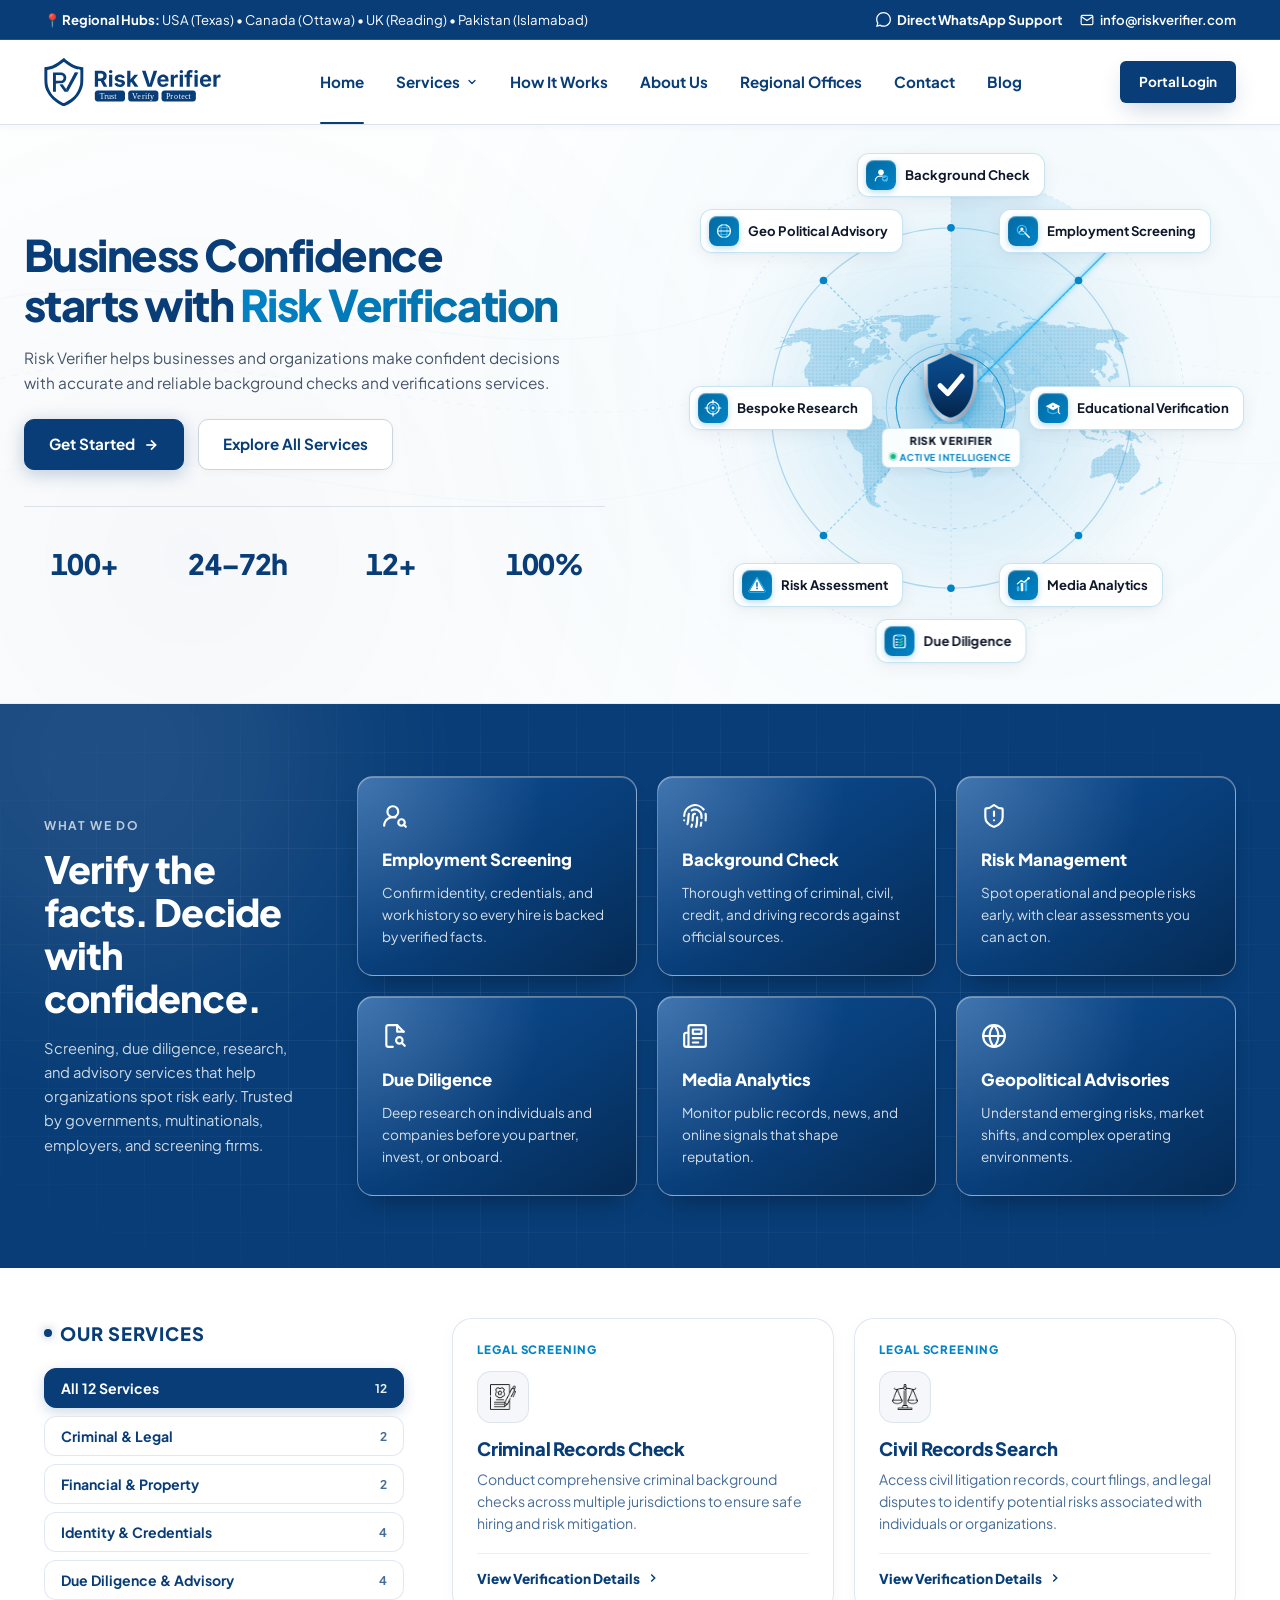
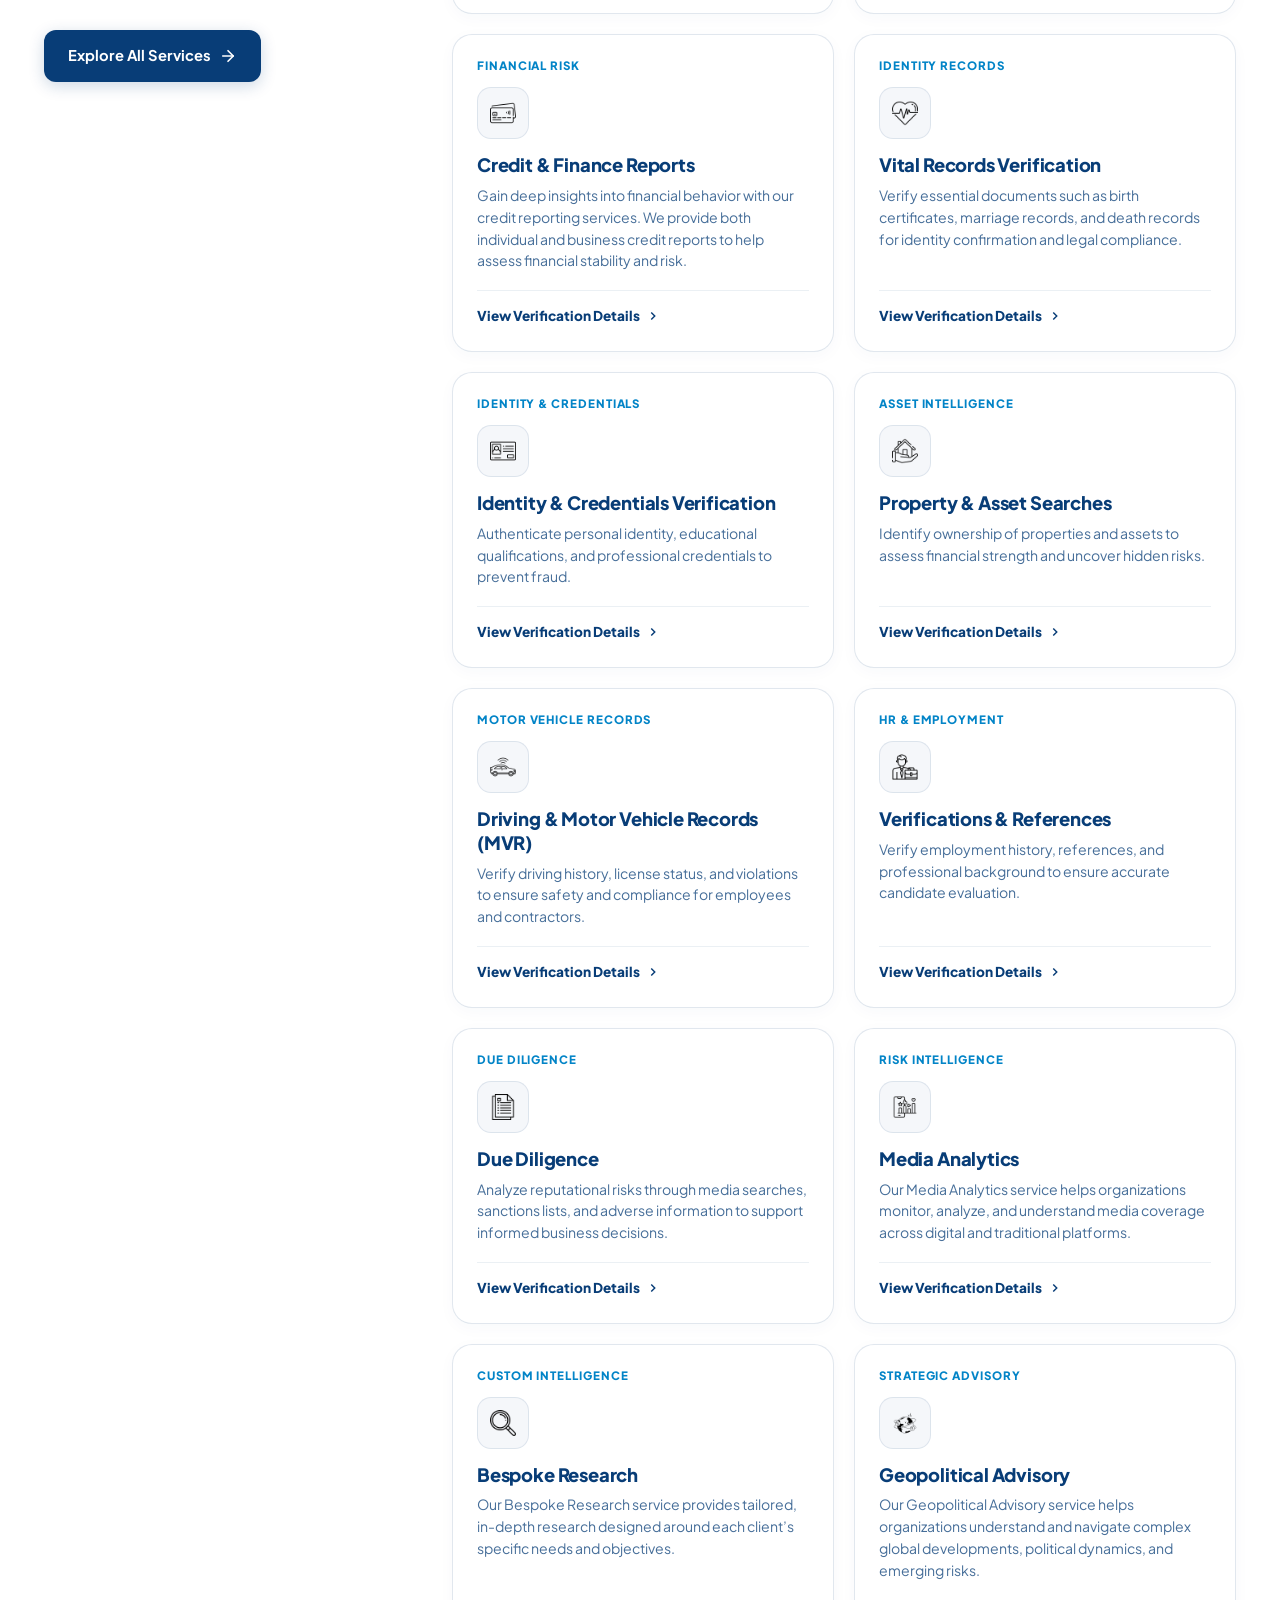
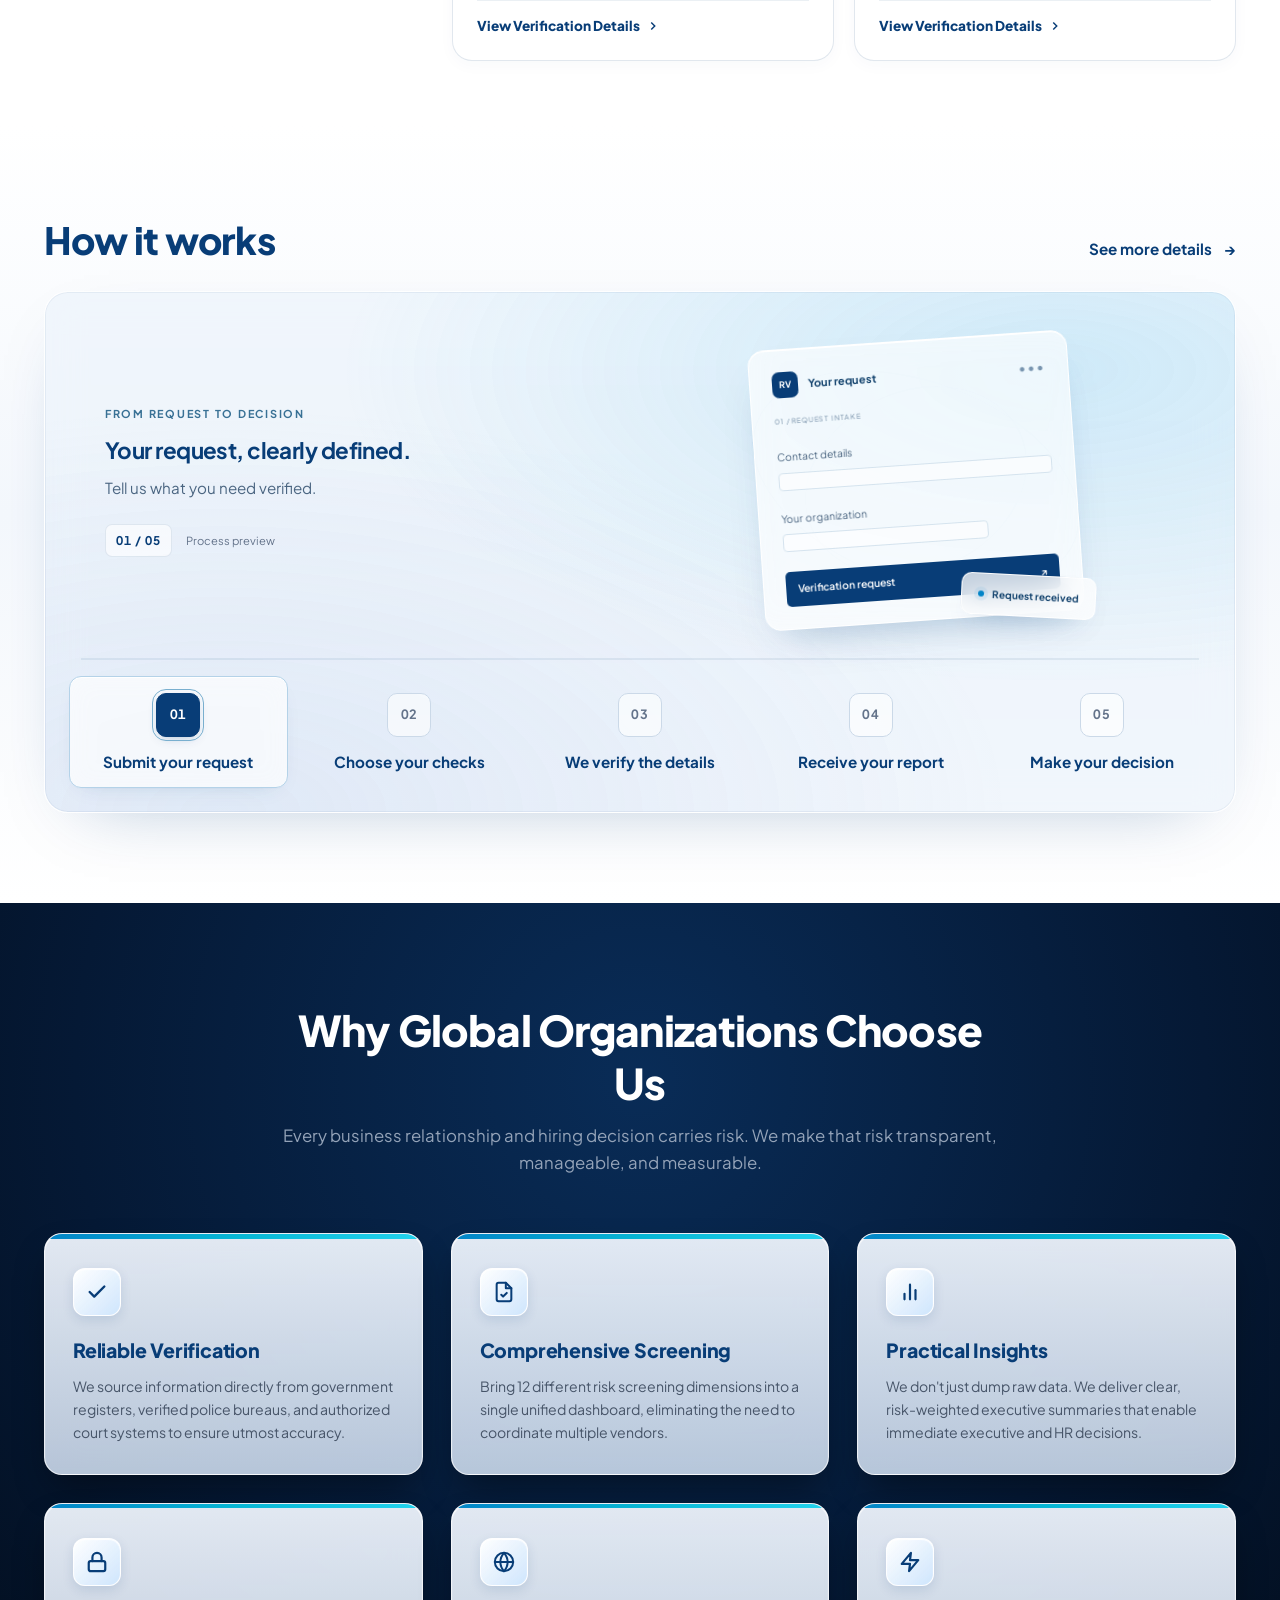
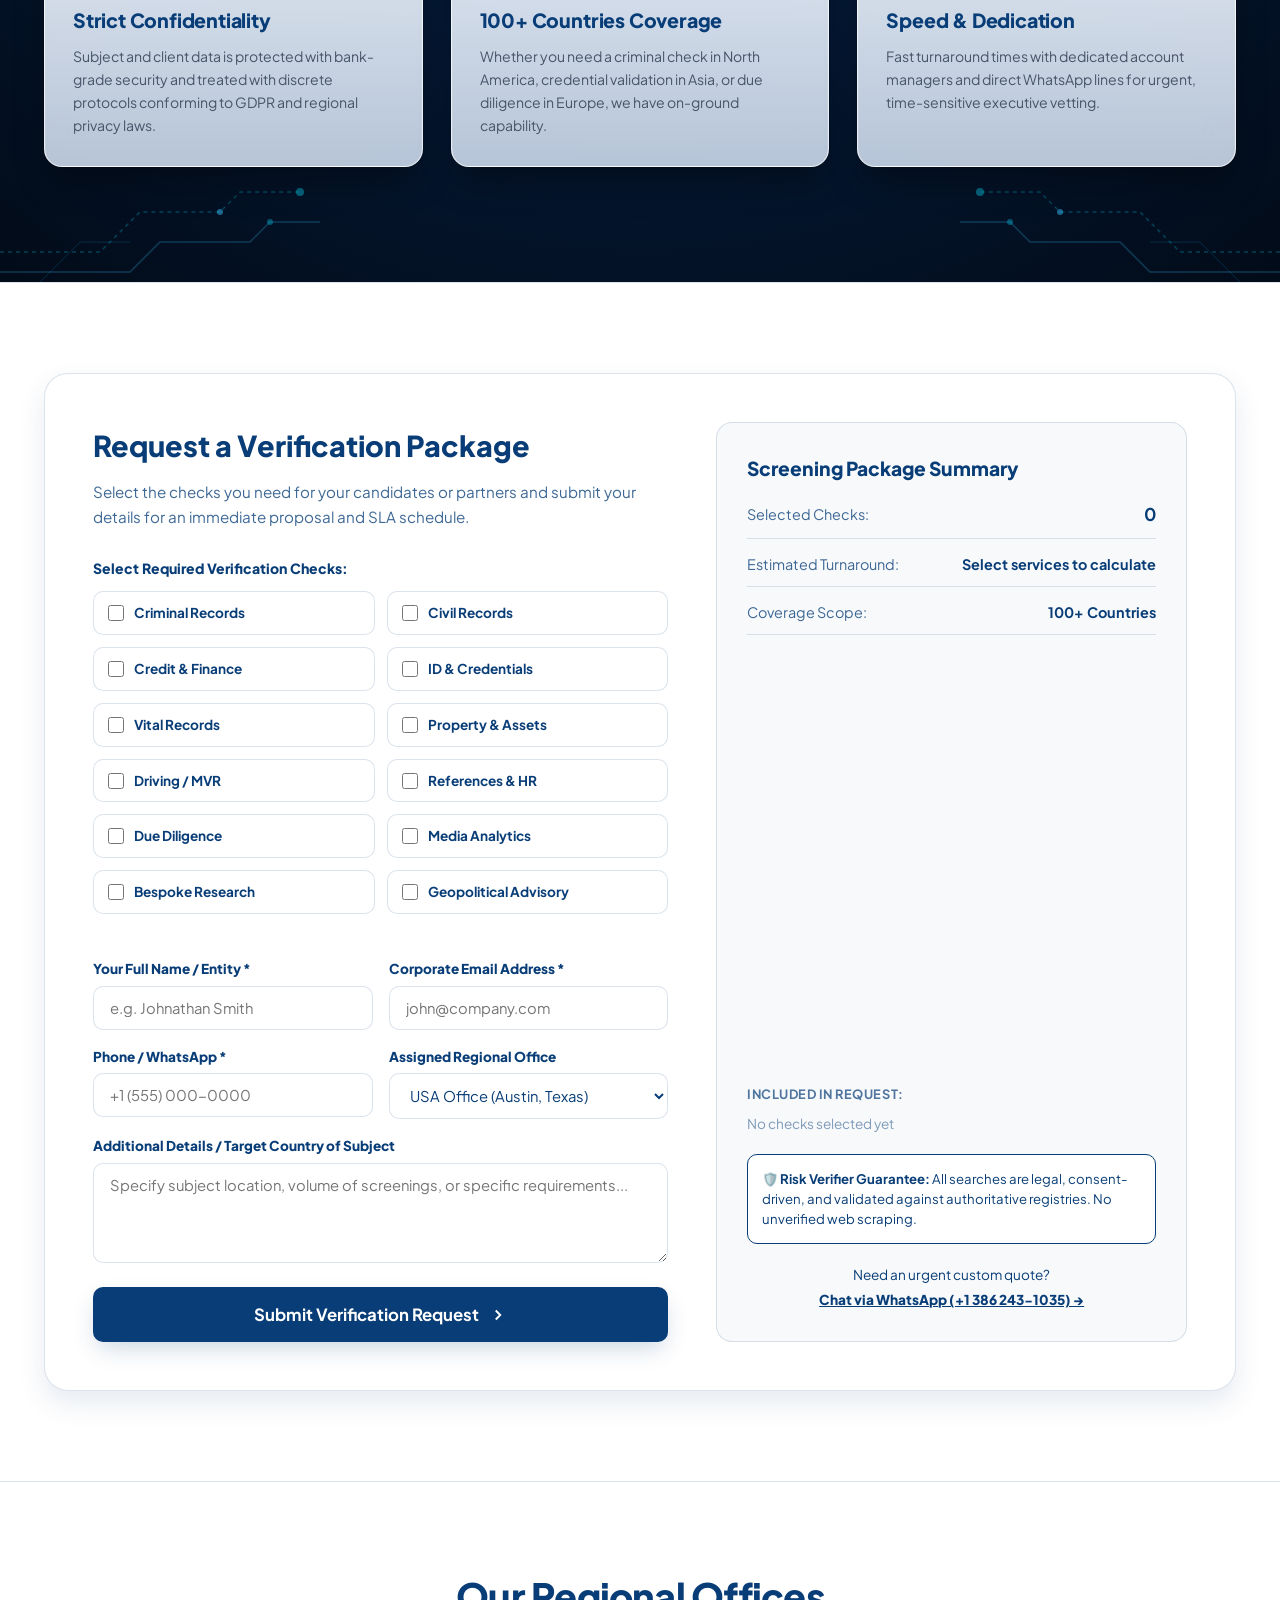
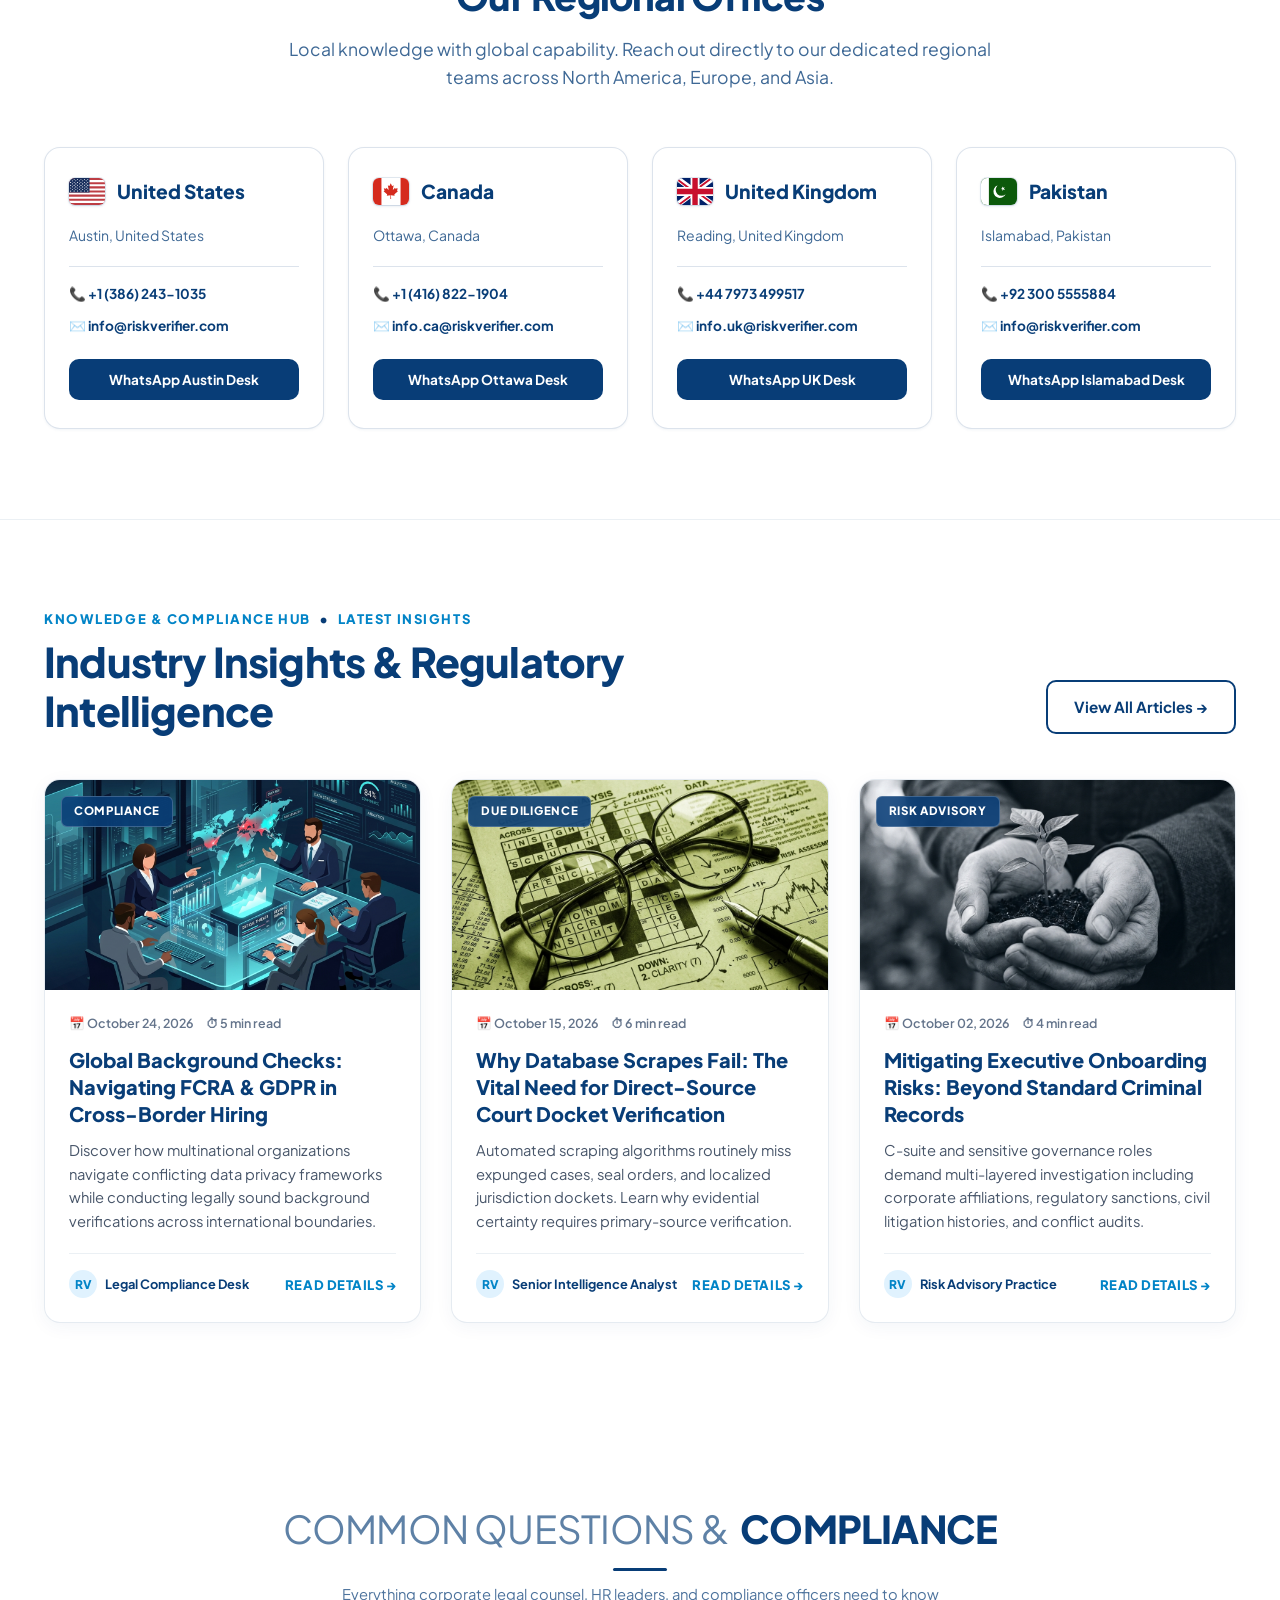
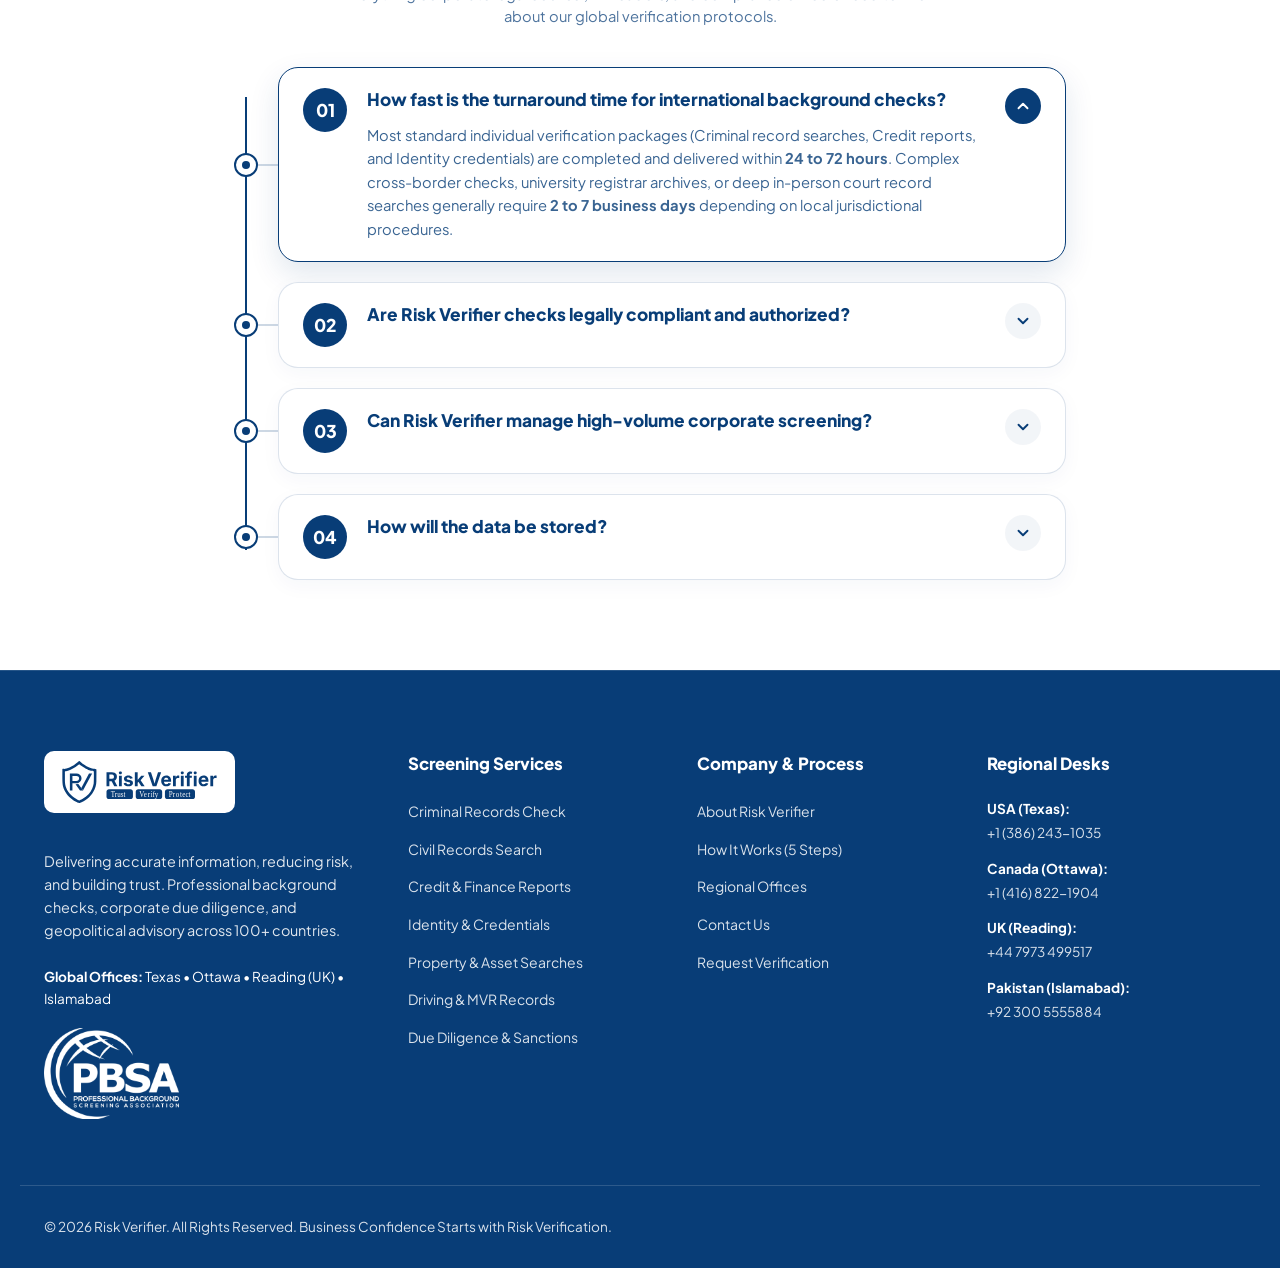
==== commit 586d33f4: "Add Blog Section on Homepage, Blog Page with grid boxes, Post Details pages, Navigation link, and Wo" ====
--- a/index.html
+++ b/index.html
@@ -69,6 +69,7 @@
           <li><a href="about.html" class="nav-link">About Us</a></li>
           <li><a href="#offices" class="nav-link">Regional Offices</a></li>
           <li><a href="contact.html" class="nav-link">Contact</a></li>
+          <li><a href="blog.html" class="nav-link">Blog</a></li>
         </ul>
       </nav>
 
@@ -1161,6 +1162,119 @@
       </div>
     </section>
 
+    <!-- ==========================================================================
+     LATEST RISK INTELLIGENCE & BLOG SECTION
+     ========================================================================== -->
+<section class="home-blog-section" id="blog" aria-labelledby="home-blog-heading">
+  <div class="container">
+
+    <div class="home-blog-header">
+      <div class="home-blog-header-left">
+        <div class="home-blog-kicker">
+          <span>KNOWLEDGE &amp; COMPLIANCE HUB</span>
+          <span style="color:#083d77;">•</span>
+          <span>LATEST INSIGHTS</span>
+        </div>
+        <h2 class="home-blog-title" id="home-blog-heading">
+          Industry Insights &amp; Regulatory Intelligence
+        </h2>
+      </div>
+      <div>
+        <a href="blog.html" class="btn btn-outline" style="border-color:#083d77; color:#083d77;">
+          View All Articles &rarr;
+        </a>
+      </div>
+    </div>
+
+    <div class="home-blog-grid">
+
+      <!-- Blog Card 1 -->
+      <article class="blog-card">
+        <a href="blog-single-1.html" style="text-decoration:none; color:inherit; display:flex; flex-direction:column; height:100%;">
+          <div class="blog-card-media">
+            <img src="assets/about-team.jpg" alt="Global Background Checks Compliance" class="blog-card-img" loading="lazy">
+            <span class="blog-card-category">Compliance</span>
+          </div>
+          <div class="blog-card-body">
+            <div class="blog-card-meta">
+              <span>📅 October 24, 2026</span>
+              <span>⏱ 5 min read</span>
+            </div>
+            <h3 class="blog-card-heading">Global Background Checks: Navigating FCRA &amp; GDPR in Cross-Border Hiring</h3>
+            <p class="blog-card-excerpt">
+              Discover how multinational organizations navigate conflicting data privacy frameworks while conducting legally sound background verifications across international boundaries.
+            </p>
+            <div class="blog-card-footer">
+              <div class="blog-card-author">
+                <span class="blog-card-author-avatar">RV</span>
+                <span>Legal Compliance Desk</span>
+              </div>
+              <span class="blog-card-link">Read Details &rarr;</span>
+            </div>
+          </div>
+        </a>
+      </article>
+
+      <!-- Blog Card 2 -->
+      <article class="blog-card">
+        <a href="blog-single-2.html" style="text-decoration:none; color:inherit; display:flex; flex-direction:column; height:100%;">
+          <div class="blog-card-media">
+            <img src="assets/vision-circle.jpg" alt="Court Docket Verification" class="blog-card-img" loading="lazy">
+            <span class="blog-card-category">Due Diligence</span>
+          </div>
+          <div class="blog-card-body">
+            <div class="blog-card-meta">
+              <span>📅 October 15, 2026</span>
+              <span>⏱ 6 min read</span>
+            </div>
+            <h3 class="blog-card-heading">Why Database Scrapes Fail: The Vital Need for Direct-Source Court Docket Verification</h3>
+            <p class="blog-card-excerpt">
+              Automated scraping algorithms routinely miss expunged cases, seal orders, and localized jurisdiction dockets. Learn why evidential certainty requires primary-source verification.
+            </p>
+            <div class="blog-card-footer">
+              <div class="blog-card-author">
+                <span class="blog-card-author-avatar">RV</span>
+                <span>Senior Intelligence Analyst</span>
+              </div>
+              <span class="blog-card-link">Read Details &rarr;</span>
+            </div>
+          </div>
+        </a>
+      </article>
+
+      <!-- Blog Card 3 -->
+      <article class="blog-card">
+        <a href="blog-single-3.html" style="text-decoration:none; color:inherit; display:flex; flex-direction:column; height:100%;">
+          <div class="blog-card-media">
+            <img src="assets/mission-circle.jpg" alt="Executive Onboarding Risk Mitigation" class="blog-card-img" loading="lazy">
+            <span class="blog-card-category">Risk Advisory</span>
+          </div>
+          <div class="blog-card-body">
+            <div class="blog-card-meta">
+              <span>📅 October 02, 2026</span>
+              <span>⏱ 4 min read</span>
+            </div>
+            <h3 class="blog-card-heading">Mitigating Executive Onboarding Risks: Beyond Standard Criminal Records</h3>
+            <p class="blog-card-excerpt">
+              C-suite and sensitive governance roles demand multi-layered investigation including corporate affiliations, regulatory sanctions, civil litigation histories, and conflict audits.
+            </p>
+            <div class="blog-card-footer">
+              <div class="blog-card-author">
+                <span class="blog-card-author-avatar">RV</span>
+                <span>Risk Advisory Practice</span>
+              </div>
+              <span class="blog-card-link">Read Details &rarr;</span>
+            </div>
+          </div>
+        </a>
+      </article>
+
+    </div>
+
+  </div>
+</section>
+
+
     <!-- Common Questions & Compliance Section (Capsule Timeline Design) -->
     <section class="faq-timeline-section" id="faq">
       <div class="container" style="max-width: 900px;">
--- a/css/style.css
+++ b/css/style.css
@@ -7224,3 +7224,444 @@
     padding: 24px 0 60px;
   }
 }
+
+
+/* ==========================================================================
+   BLOG & KNOWLEDGE HUB STYLES (MATCHING RISK VERIFIER DESIGN)
+   ========================================================================== */
+
+/* Blog Section on Homepage */
+.home-blog-section {
+  padding: 85px 0 95px;
+  background: #ffffff;
+  position: relative;
+  border-top: 1px solid rgba(8, 61, 119, 0.08);
+}
+
+.home-blog-header {
+  display: flex;
+  align-items: flex-end;
+  justify-content: space-between;
+  margin-bottom: 45px;
+  flex-wrap: wrap;
+  gap: 20px;
+}
+
+.home-blog-header-left {
+  max-width: 620px;
+}
+
+.home-blog-kicker {
+  font-size: 0.82rem;
+  font-weight: 800;
+  letter-spacing: 0.12em;
+  text-transform: uppercase;
+  color: #0284c7;
+  margin-bottom: 8px;
+  display: inline-flex;
+  align-items: center;
+  gap: 8px;
+}
+
+.home-blog-title {
+  font-size: clamp(2rem, 3.2vw, 2.65rem);
+  font-weight: 800;
+  color: #083d77;
+  margin: 0;
+  letter-spacing: -0.02em;
+  line-height: 1.18;
+  font-family: 'Plus Jakarta Sans', var(--font-main), sans-serif;
+}
+
+.home-blog-grid {
+  display: grid;
+  grid-template-columns: repeat(3, 1fr);
+  gap: 30px;
+}
+
+/* Blog Cards */
+.blog-card {
+  background: #ffffff;
+  border: 1px solid rgba(8, 61, 119, 0.1);
+  border-radius: 16px;
+  overflow: hidden;
+  box-shadow: 0 4px 18px rgba(8, 61, 119, 0.05);
+  transition: all 0.3s cubic-bezier(0.16, 1, 0.3, 1);
+  display: flex;
+  flex-direction: column;
+  height: 100%;
+  text-decoration: none;
+  color: inherit;
+}
+
+.blog-card:hover {
+  transform: translateY(-6px);
+  border-color: #0284c7;
+  box-shadow: 0 16px 36px rgba(8, 61, 119, 0.12);
+}
+
+.blog-card-media {
+  position: relative;
+  height: 210px;
+  overflow: hidden;
+  background: linear-gradient(135deg, #05264b 0%, #083d77 100%);
+}
+
+.blog-card-img {
+  width: 100%;
+  height: 100%;
+  object-fit: cover;
+  transition: transform 0.5s ease;
+}
+
+.blog-card:hover .blog-card-img {
+  transform: scale(1.05);
+}
+
+.blog-card-category {
+  position: absolute;
+  top: 16px;
+  left: 16px;
+  background: rgba(8, 61, 119, 0.88);
+  backdrop-filter: blur(8px);
+  -webkit-backdrop-filter: blur(8px);
+  color: #ffffff;
+  font-size: 0.72rem;
+  font-weight: 800;
+  letter-spacing: 0.06em;
+  text-transform: uppercase;
+  padding: 5px 12px;
+  border-radius: 6px;
+  border: 1px solid rgba(255, 255, 255, 0.2);
+}
+
+.blog-card-body {
+  padding: 24px;
+  display: flex;
+  flex-direction: column;
+  flex-grow: 1;
+}
+
+.blog-card-meta {
+  display: flex;
+  align-items: center;
+  gap: 12px;
+  font-size: 0.78rem;
+  font-weight: 600;
+  color: #64748b;
+  margin-bottom: 12px;
+}
+
+.blog-card-meta span {
+  display: inline-flex;
+  align-items: center;
+  gap: 5px;
+}
+
+.blog-card-heading {
+  font-size: 1.25rem;
+  font-weight: 800;
+  color: #083d77;
+  line-height: 1.35;
+  margin: 0 0 12px;
+  font-family: 'Plus Jakarta Sans', var(--font-main), sans-serif;
+  transition: color 0.2s ease;
+}
+
+.blog-card:hover .blog-card-heading {
+  color: #0284c7;
+}
+
+.blog-card-excerpt {
+  font-size: 0.92rem;
+  color: #475569;
+  line-height: 1.6;
+  margin: 0 0 20px;
+  flex-grow: 1;
+}
+
+.blog-card-footer {
+  display: flex;
+  align-items: center;
+  justify-content: space-between;
+  border-top: 1px solid rgba(8, 61, 119, 0.08);
+  padding-top: 16px;
+  margin-top: auto;
+}
+
+.blog-card-author {
+  display: flex;
+  align-items: center;
+  gap: 8px;
+  font-size: 0.8rem;
+  font-weight: 700;
+  color: #083d77;
+}
+
+.blog-card-author-avatar {
+  width: 28px;
+  height: 28px;
+  border-radius: 50%;
+  background: #e0f2fe;
+  color: #0284c7;
+  display: inline-flex;
+  align-items: center;
+  justify-content: center;
+  font-weight: 800;
+  font-size: 0.75rem;
+}
+
+.blog-card-link {
+  display: inline-flex;
+  align-items: center;
+  gap: 6px;
+  font-size: 0.82rem;
+  font-weight: 800;
+  color: #0284c7;
+  text-transform: uppercase;
+  letter-spacing: 0.04em;
+  transition: gap 0.2s ease;
+}
+
+.blog-card:hover .blog-card-link {
+  gap: 9px;
+  color: #0369a1;
+}
+
+/* Single Blog Post Details Page Styles */
+.blog-single-hero {
+  padding: 65px 0 35px;
+  background: #f8fafc;
+  border-bottom: 1px solid rgba(8, 61, 119, 0.08);
+}
+
+.blog-single-category {
+  display: inline-flex;
+  align-items: center;
+  background: #e0f2fe;
+  color: #0284c7;
+  padding: 5px 14px;
+  border-radius: 6px;
+  font-size: 0.78rem;
+  font-weight: 800;
+  letter-spacing: 0.06em;
+  text-transform: uppercase;
+  margin-bottom: 16px;
+}
+
+.blog-single-title {
+  font-size: clamp(2.2rem, 3.8vw, 3.2rem);
+  font-weight: 850;
+  color: #083d77;
+  line-height: 1.2;
+  margin: 0 0 20px;
+  font-family: 'Plus Jakarta Sans', var(--font-main), sans-serif;
+  letter-spacing: -0.02em;
+}
+
+.blog-single-meta {
+  display: flex;
+  align-items: center;
+  flex-wrap: wrap;
+  gap: 20px;
+  font-size: 0.88rem;
+  color: #64748b;
+  font-weight: 600;
+  padding-bottom: 15px;
+}
+
+.blog-single-meta-item {
+  display: inline-flex;
+  align-items: center;
+  gap: 8px;
+}
+
+.blog-single-content-wrap {
+  padding: 60px 0 80px;
+  background: #ffffff;
+}
+
+.blog-single-grid {
+  display: grid;
+  grid-template-columns: minmax(0, 1fr) 340px;
+  gap: 50px;
+  align-items: start;
+}
+
+.blog-featured-media {
+  width: 100%;
+  border-radius: 16px;
+  overflow: hidden;
+  margin-bottom: 35px;
+  box-shadow: 0 8px 28px rgba(8, 61, 119, 0.09);
+  max-height: 480px;
+}
+
+.blog-featured-media img {
+  width: 100%;
+  height: 100%;
+  object-fit: cover;
+  display: block;
+}
+
+.blog-article-body {
+  font-size: 1.08rem;
+  line-height: 1.85;
+  color: #334155;
+}
+
+.blog-article-body p {
+  margin-bottom: 24px;
+}
+
+.blog-article-body h2 {
+  font-size: 1.8rem;
+  font-weight: 800;
+  color: #083d77;
+  margin: 40px 0 16px;
+  line-height: 1.3;
+  font-family: 'Plus Jakarta Sans', var(--font-main), sans-serif;
+}
+
+.blog-article-body h3 {
+  font-size: 1.4rem;
+  font-weight: 750;
+  color: #083d77;
+  margin: 32px 0 14px;
+  line-height: 1.35;
+  font-family: 'Plus Jakarta Sans', var(--font-main), sans-serif;
+}
+
+.blog-article-body ul,
+.blog-article-body ol {
+  margin: 0 0 24px 24px;
+  padding: 0;
+}
+
+.blog-article-body li {
+  margin-bottom: 10px;
+  color: #334155;
+}
+
+.blog-article-body blockquote {
+  border-left: 4px solid #0284c7;
+  background: #f0f9ff;
+  padding: 20px 28px;
+  border-radius: 0 12px 12px 0;
+  margin: 30px 0;
+  font-style: italic;
+  color: #0369a1;
+  font-size: 1.12rem;
+  line-height: 1.7;
+}
+
+/* Sidebar Widgets */
+.blog-sidebar {
+  display: flex;
+  flex-direction: column;
+  gap: 30px;
+}
+
+.blog-sidebar-widget {
+  background: #f8fafc;
+  border: 1px solid rgba(8, 61, 119, 0.1);
+  border-radius: 16px;
+  padding: 28px;
+}
+
+.blog-widget-title {
+  font-size: 1.15rem;
+  font-weight: 800;
+  color: #083d77;
+  margin: 0 0 20px;
+  padding-bottom: 12px;
+  border-bottom: 2px solid rgba(8, 61, 119, 0.08);
+  font-family: 'Plus Jakarta Sans', var(--font-main), sans-serif;
+}
+
+.blog-recent-list {
+  display: flex;
+  flex-direction: column;
+  gap: 16px;
+  list-style: none;
+  padding: 0;
+  margin: 0;
+}
+
+.blog-recent-item {
+  display: flex;
+  flex-direction: column;
+  gap: 6px;
+}
+
+.blog-recent-link {
+  font-size: 0.95rem;
+  font-weight: 700;
+  color: #083d77;
+  text-decoration: none;
+  line-height: 1.4;
+  transition: color 0.2s ease;
+}
+
+.blog-recent-link:hover {
+  color: #0284c7;
+}
+
+.blog-recent-date {
+  font-size: 0.78rem;
+  color: #64748b;
+  font-weight: 600;
+}
+
+.blog-cta-widget {
+  background: linear-gradient(135deg, #05264b 0%, #083d77 100%);
+  color: #ffffff;
+  border-radius: 16px;
+  padding: 32px 24px;
+  text-align: center;
+  box-shadow: 0 12px 30px rgba(5, 38, 75, 0.18);
+}
+
+.blog-cta-title {
+  color: #ffffff;
+  font-size: 1.35rem;
+  font-weight: 800;
+  margin: 0 0 12px;
+  font-family: 'Plus Jakarta Sans', var(--font-main), sans-serif;
+}
+
+.blog-cta-text {
+  color: #bae6fd;
+  font-size: 0.92rem;
+  line-height: 1.55;
+  margin: 0 0 22px;
+}
+
+/* Responsive Blog Styles */
+@media (max-width: 992px) {
+  .home-blog-grid {
+    grid-template-columns: repeat(2, 1fr);
+  }
+  .blog-single-grid {
+    grid-template-columns: 1fr;
+  }
+  .blog-sidebar {
+    margin-top: 20px;
+  }
+}
+
+@media (max-width: 640px) {
+  .home-blog-grid {
+    grid-template-columns: 1fr;
+  }
+  .home-blog-header {
+    flex-direction: column;
+    align-items: flex-start;
+  }
+  .blog-card-media {
+    height: 180px;
+  }
+  .blog-single-title {
+    font-size: 1.85rem;
+  }
+}
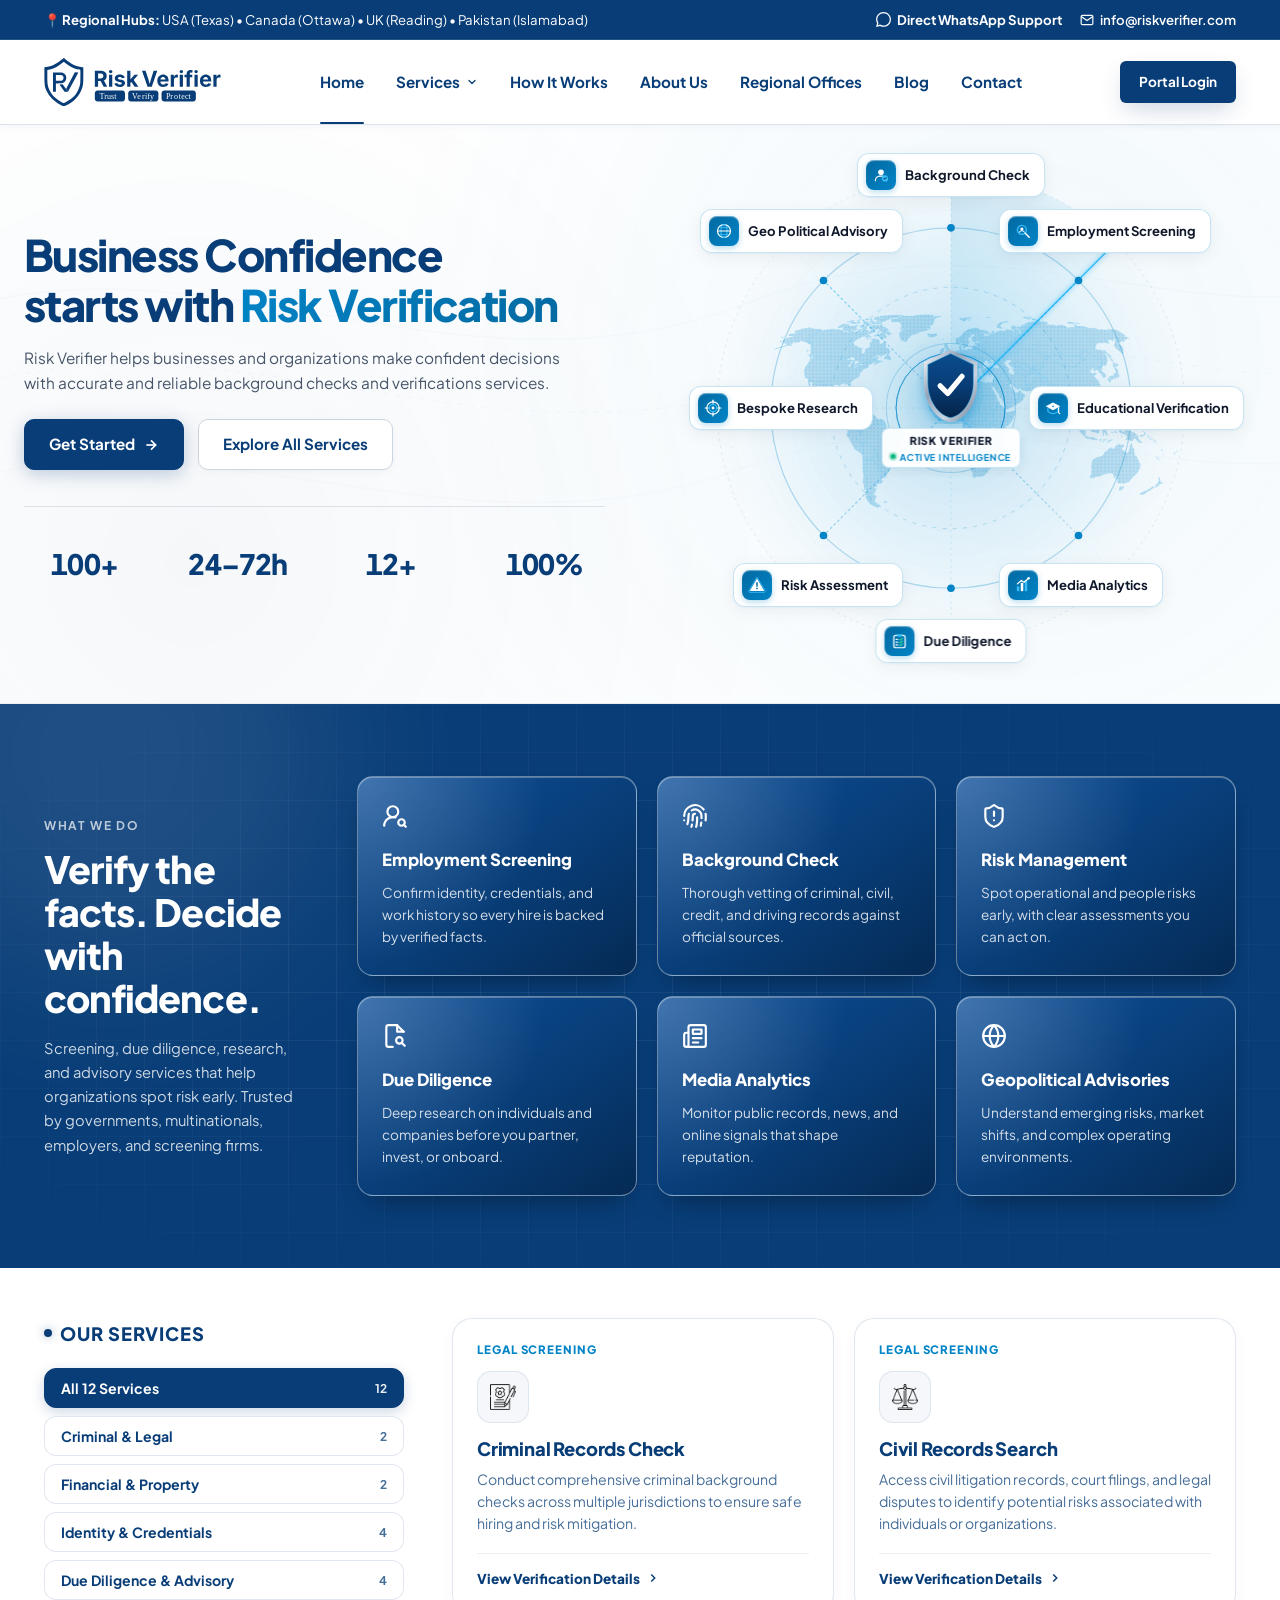
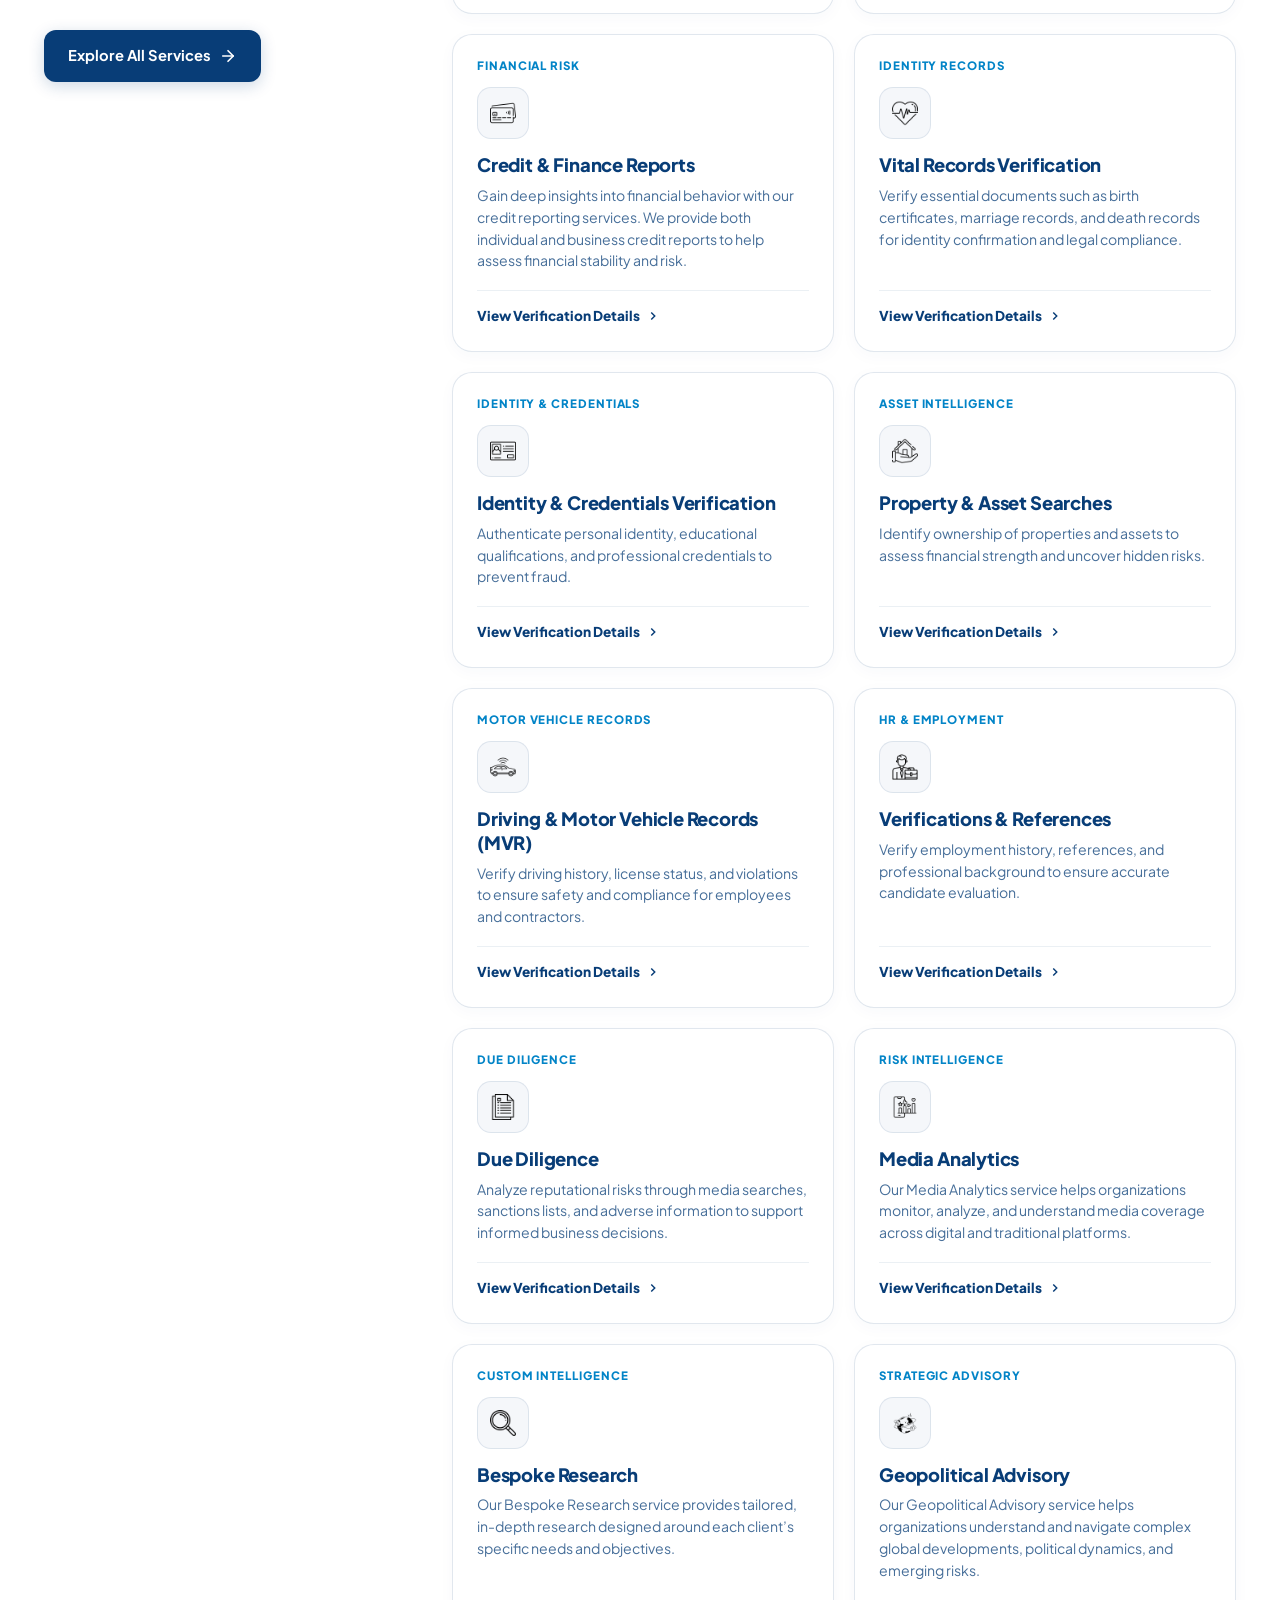
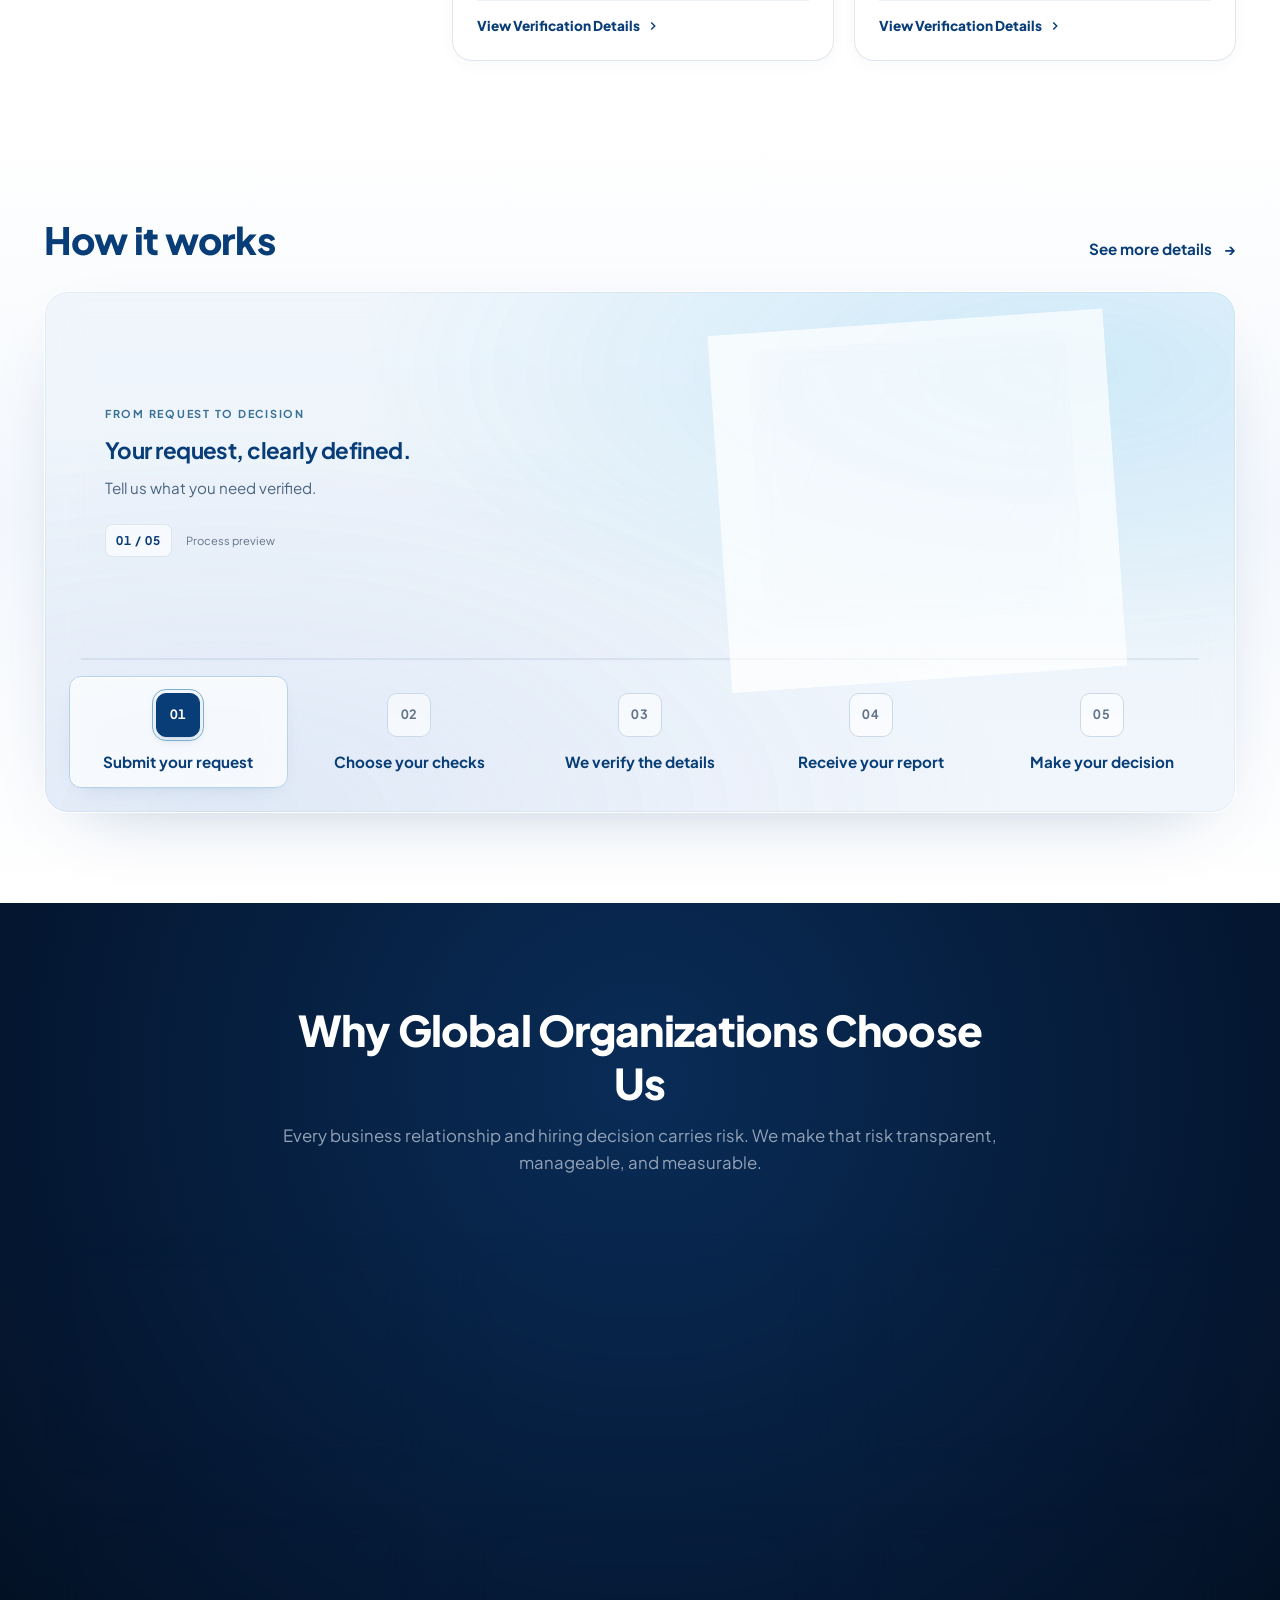
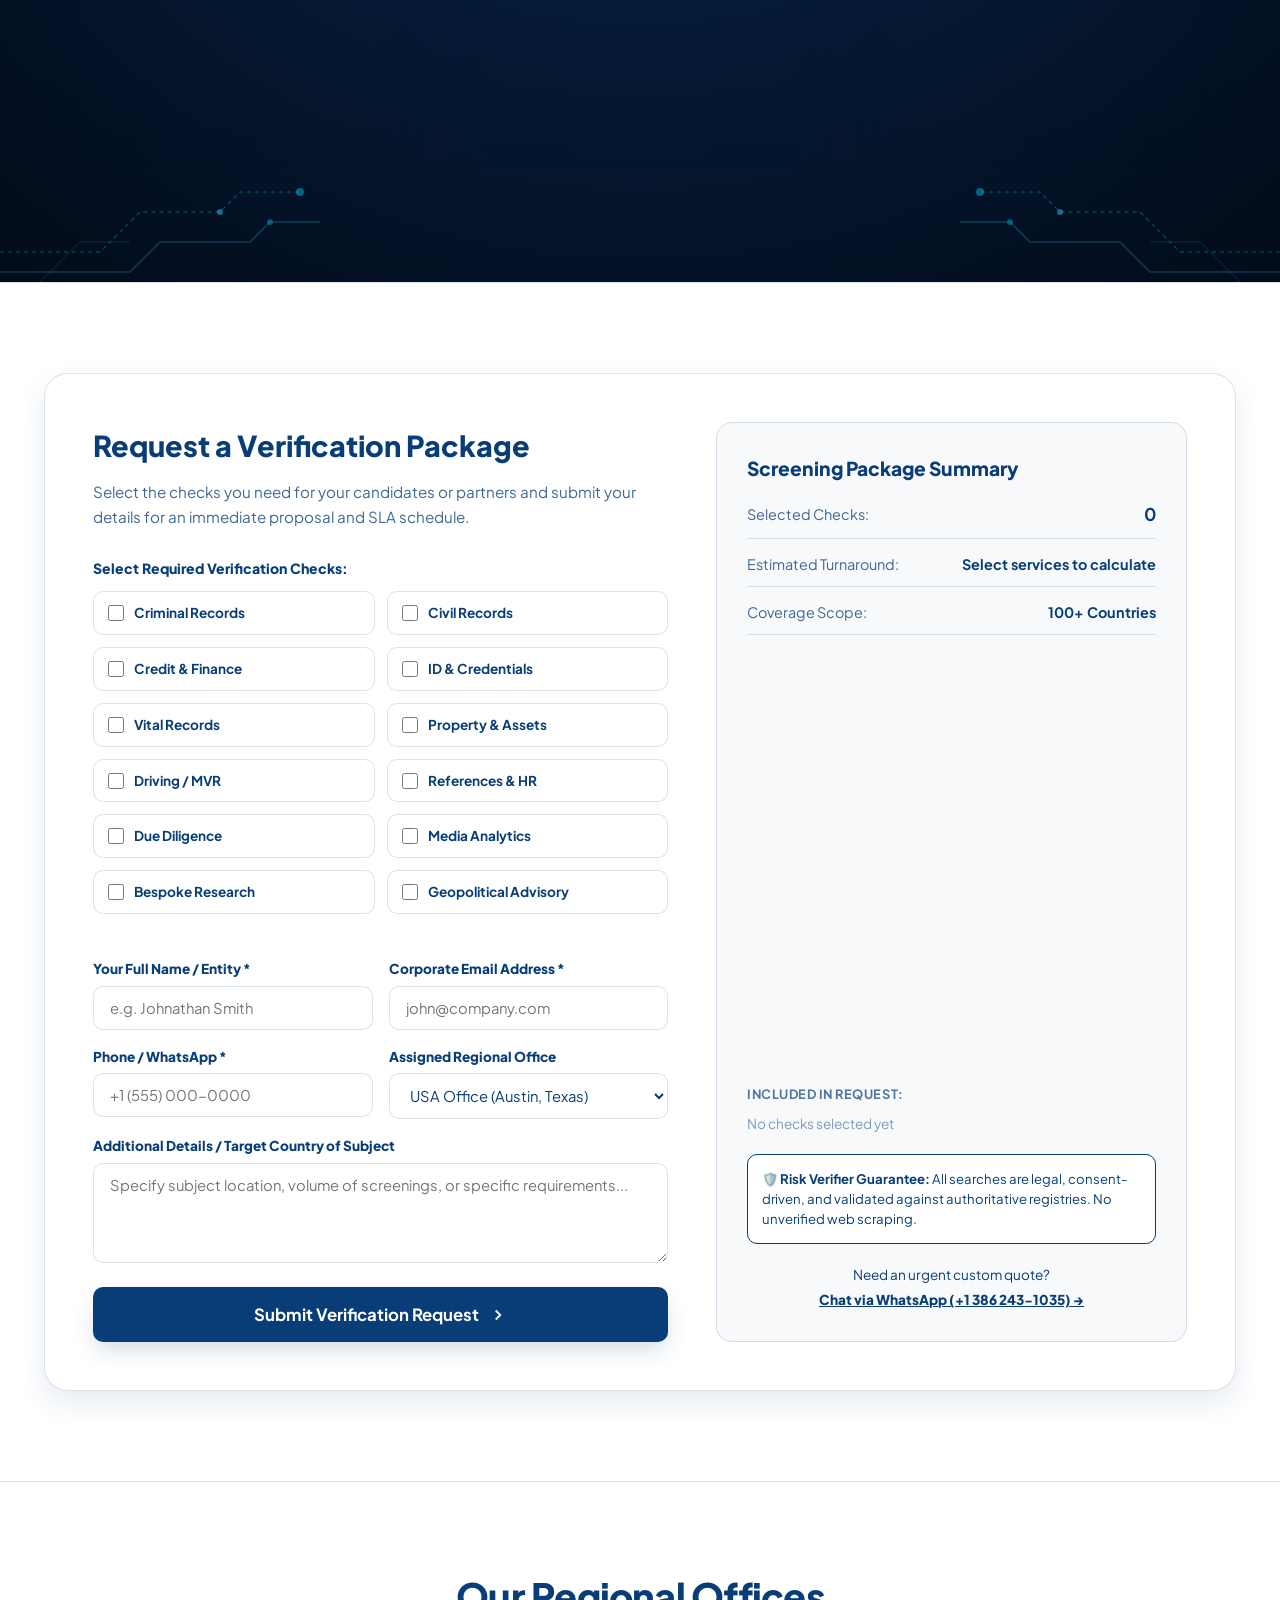
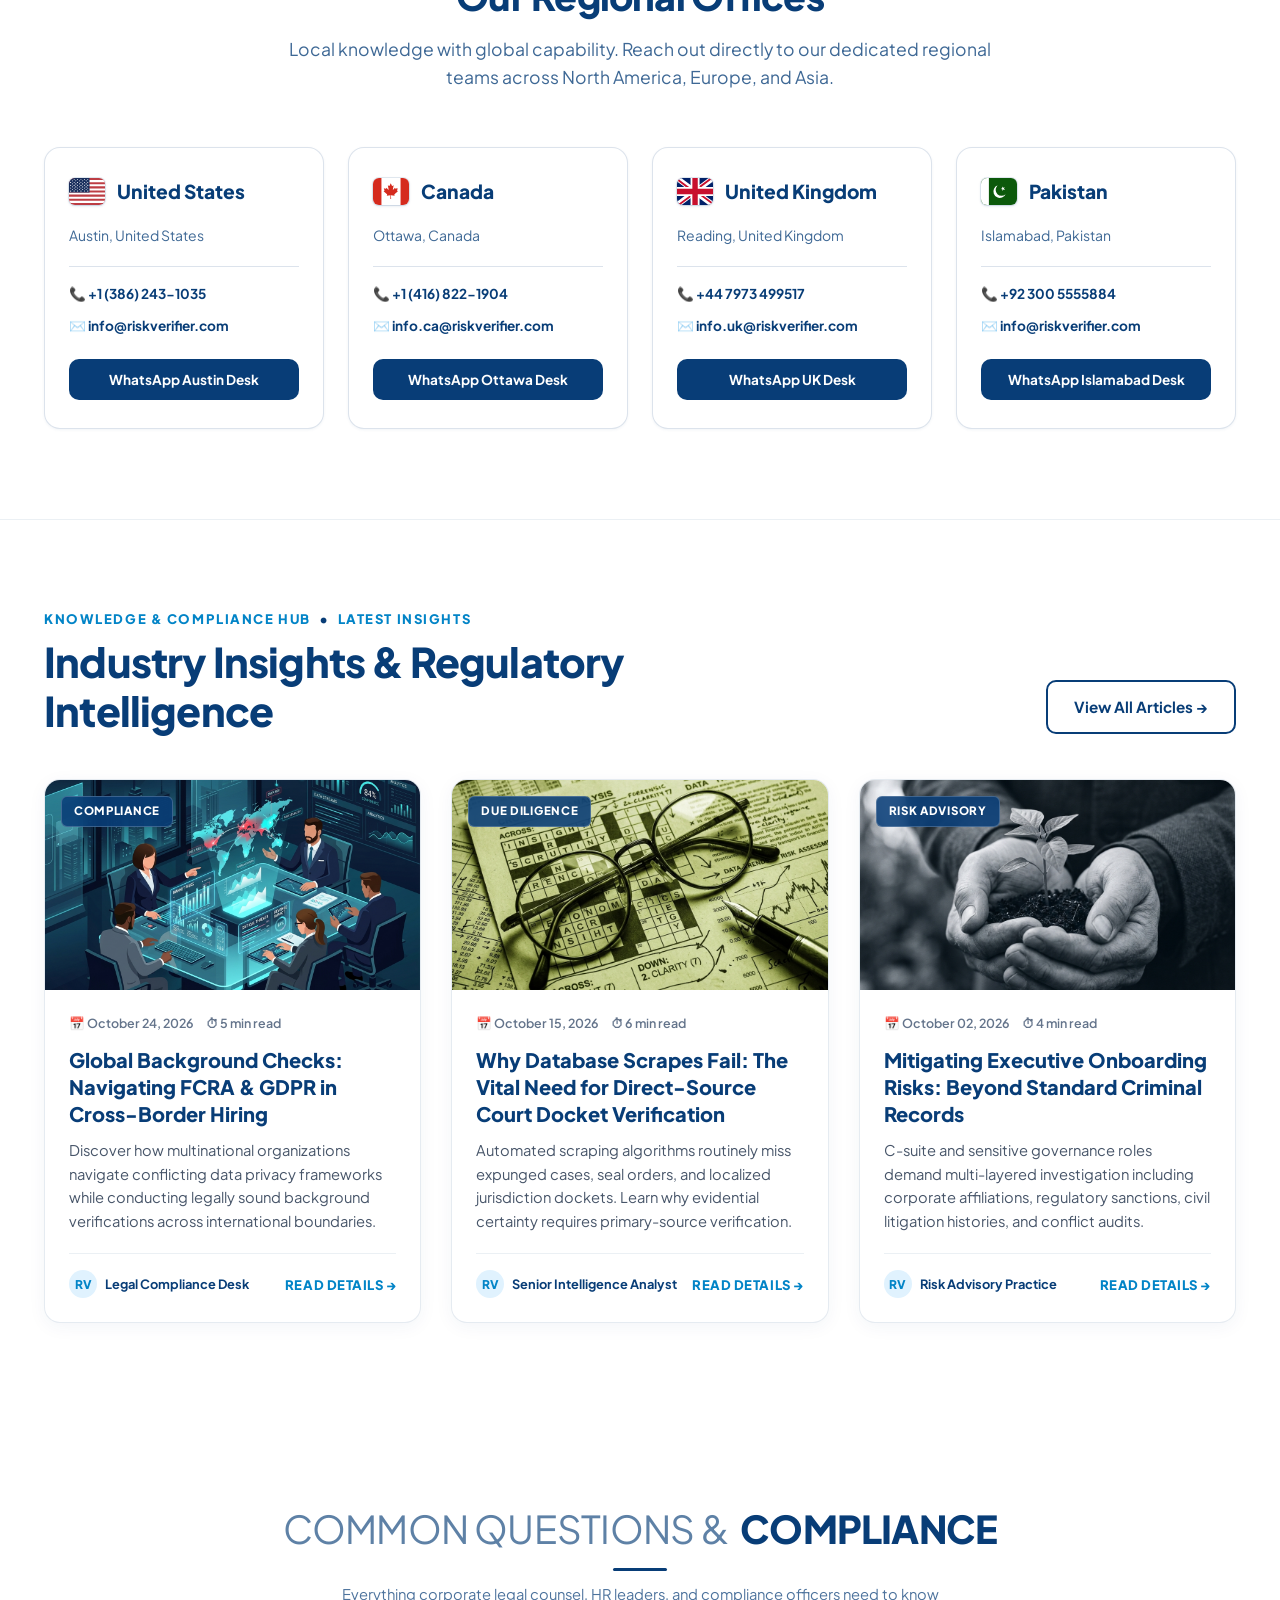
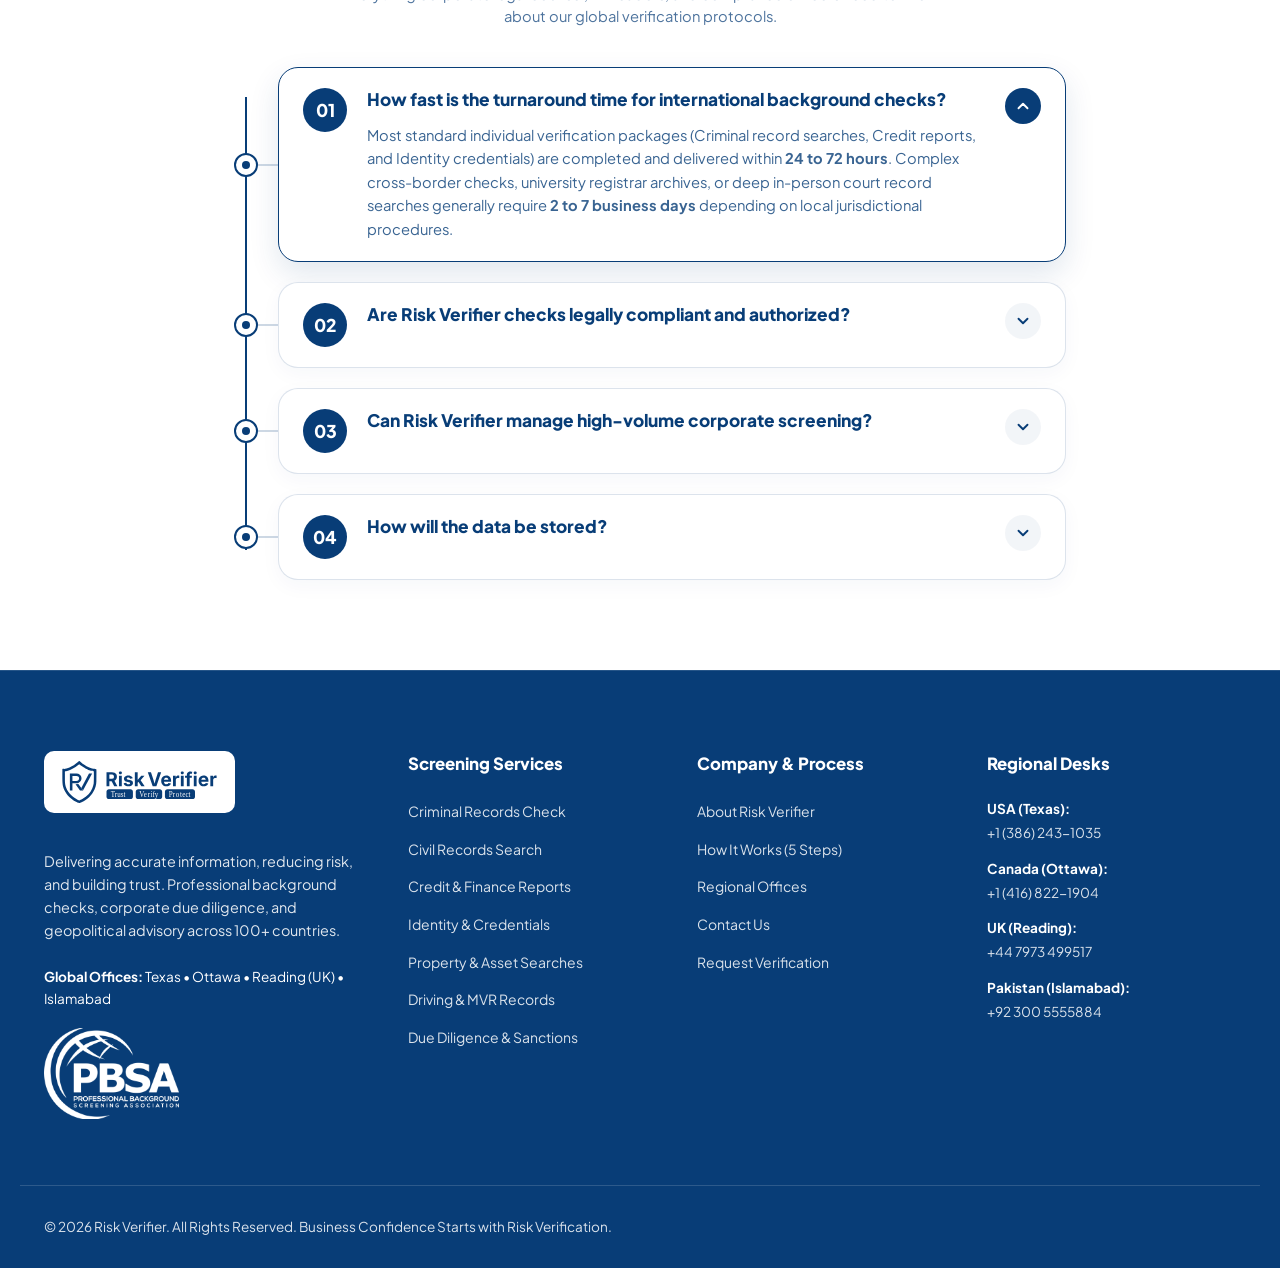
==== commit 5462e8df: "Fix navbar order (Blog before Contact), header and footer logos, 3D wave banner SVG, and full corpor" ====
--- a/index.html
+++ b/index.html
@@ -68,8 +68,8 @@
           <li><a href="how-it-works.html" class="nav-link">How It Works</a></li>
           <li><a href="about.html" class="nav-link">About Us</a></li>
           <li><a href="#offices" class="nav-link">Regional Offices</a></li>
+          <li><a href="blog.html" class="nav-link">Blog</a></li>
           <li><a href="contact.html" class="nav-link">Contact</a></li>
-          <li><a href="blog.html" class="nav-link">Blog</a></li>
         </ul>
       </nav>
 
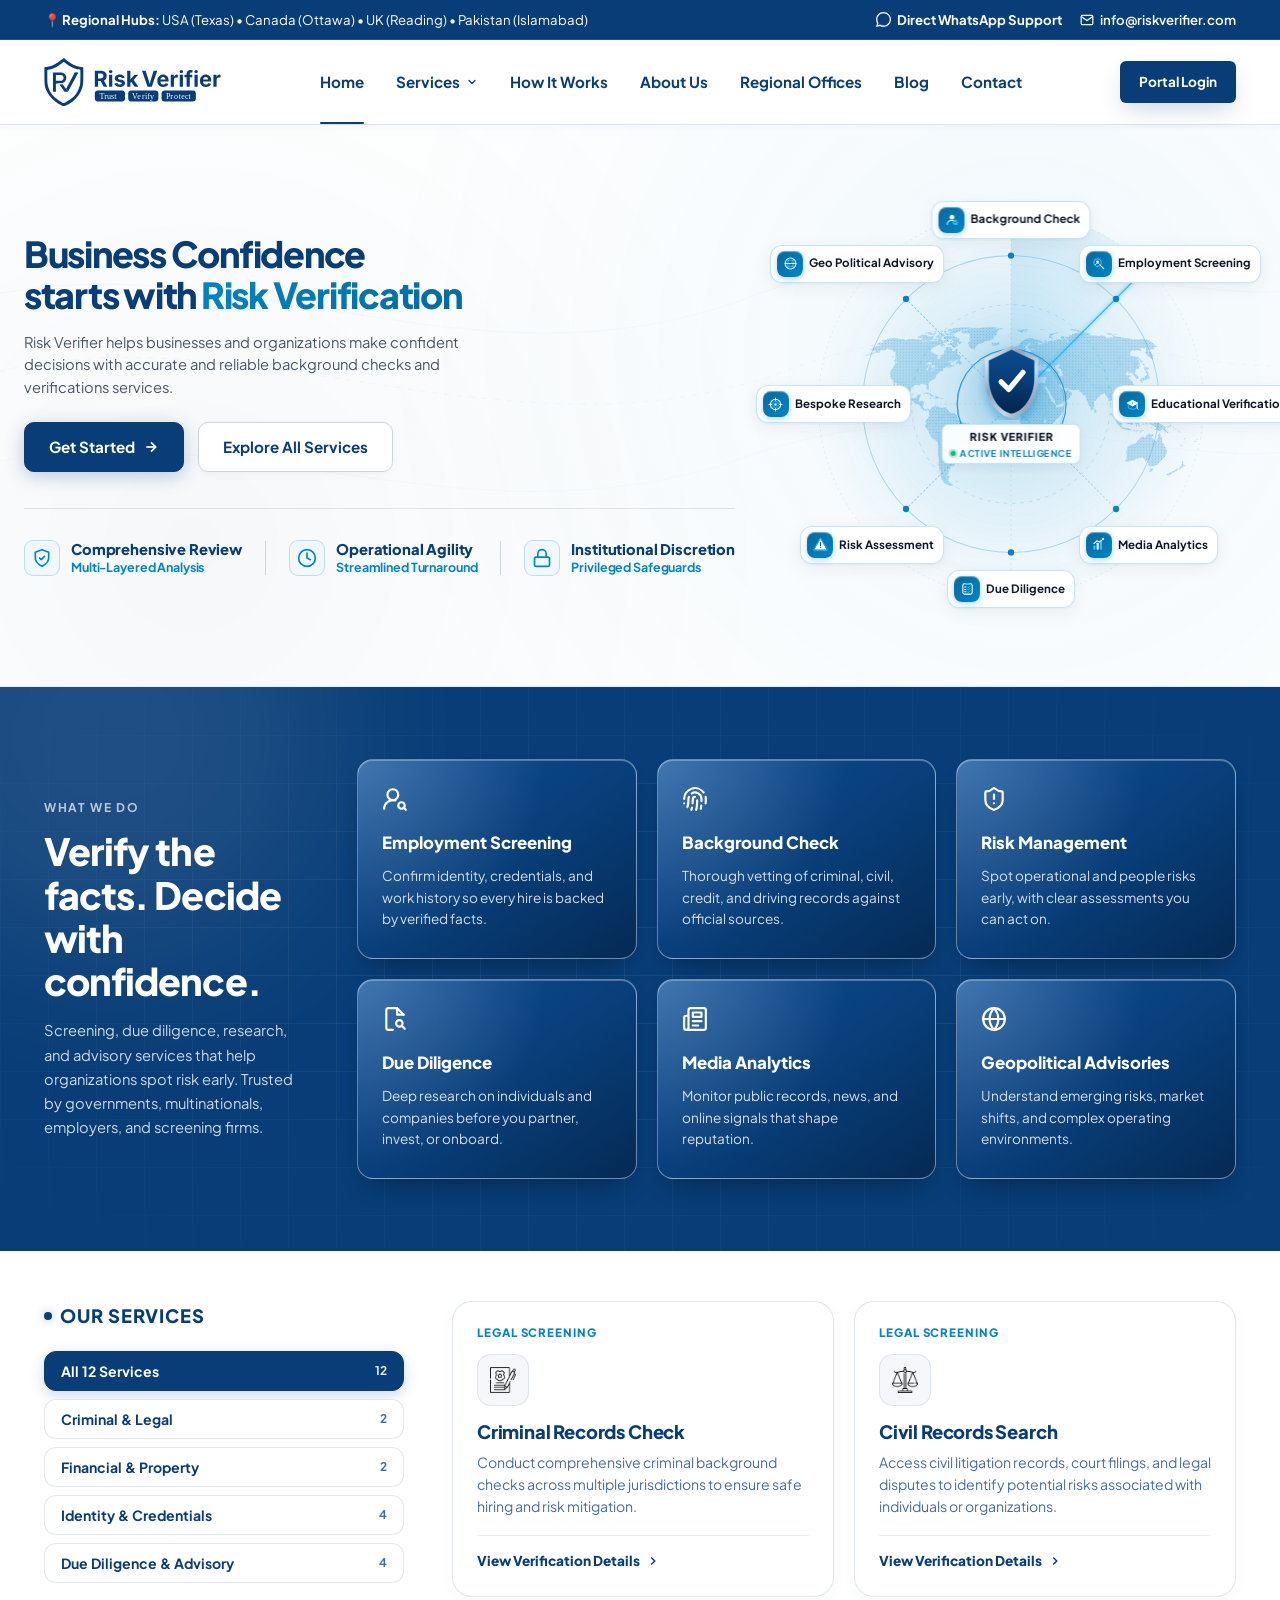
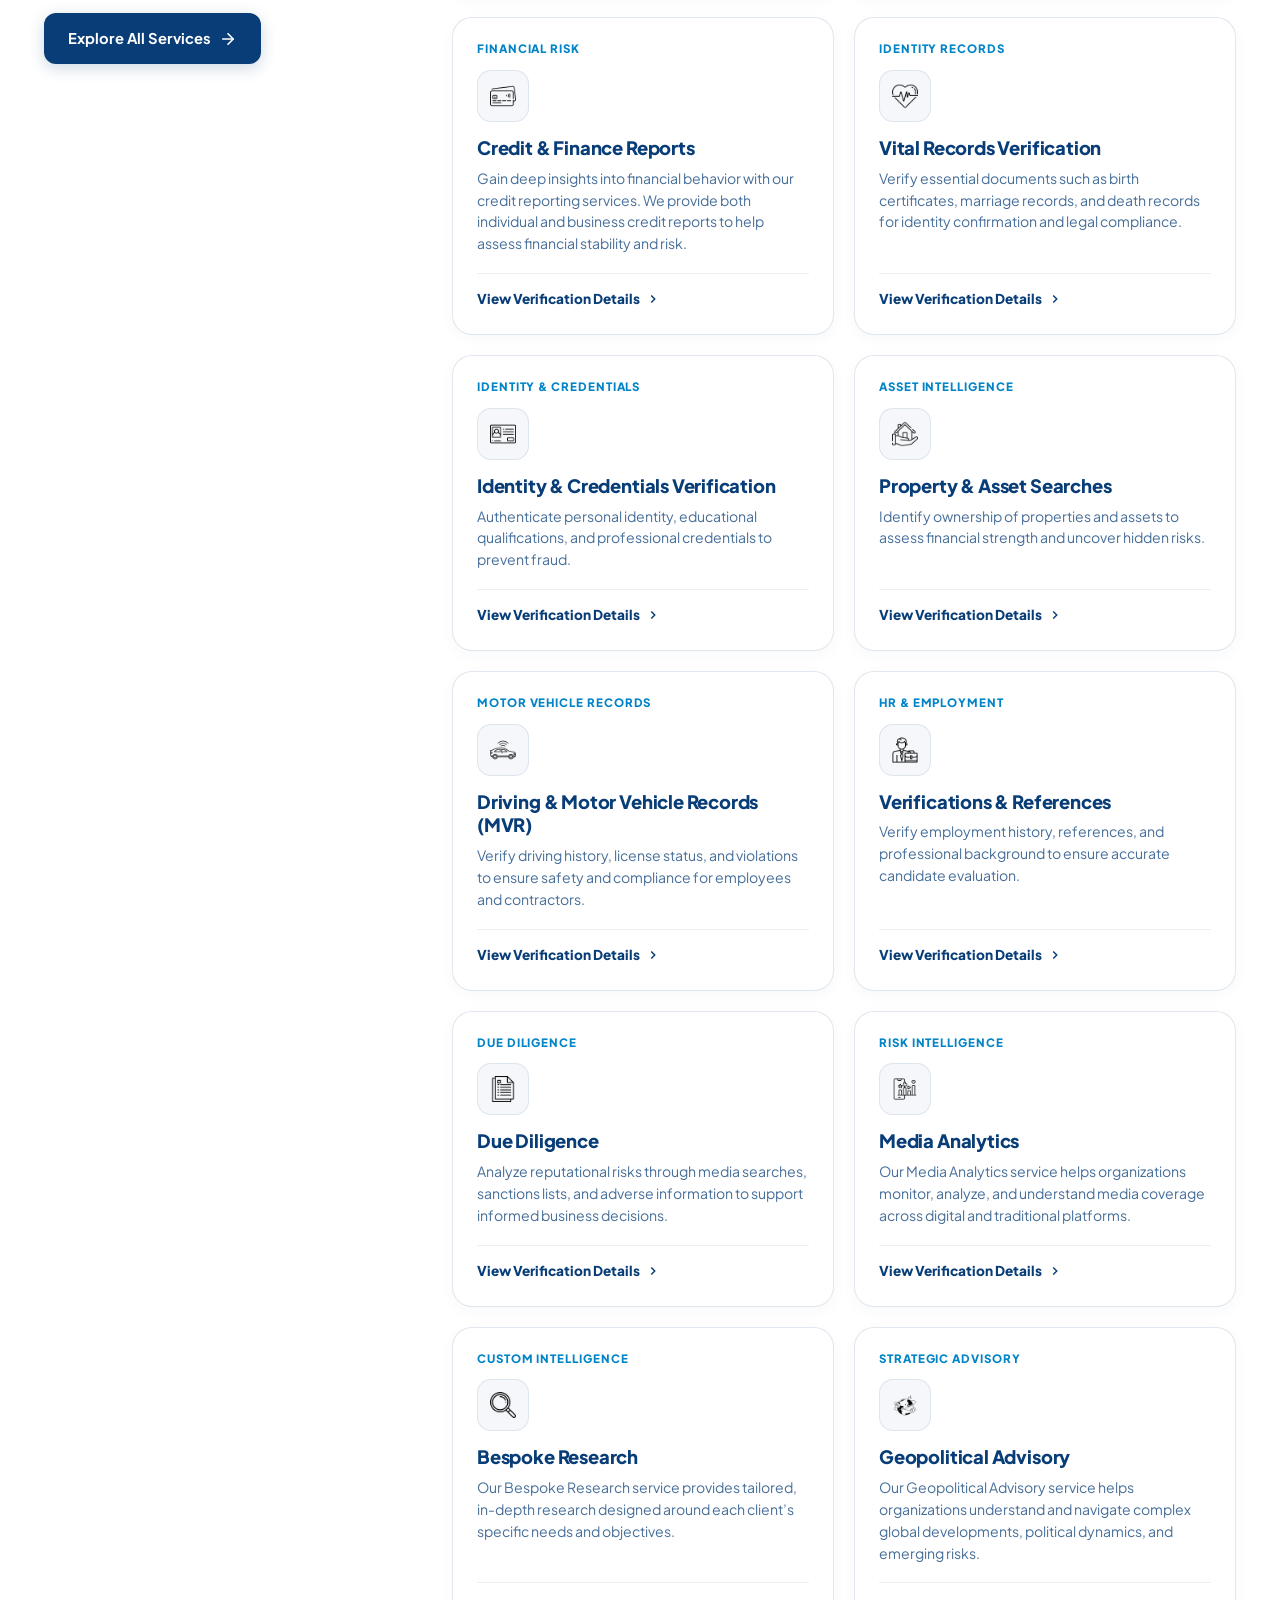
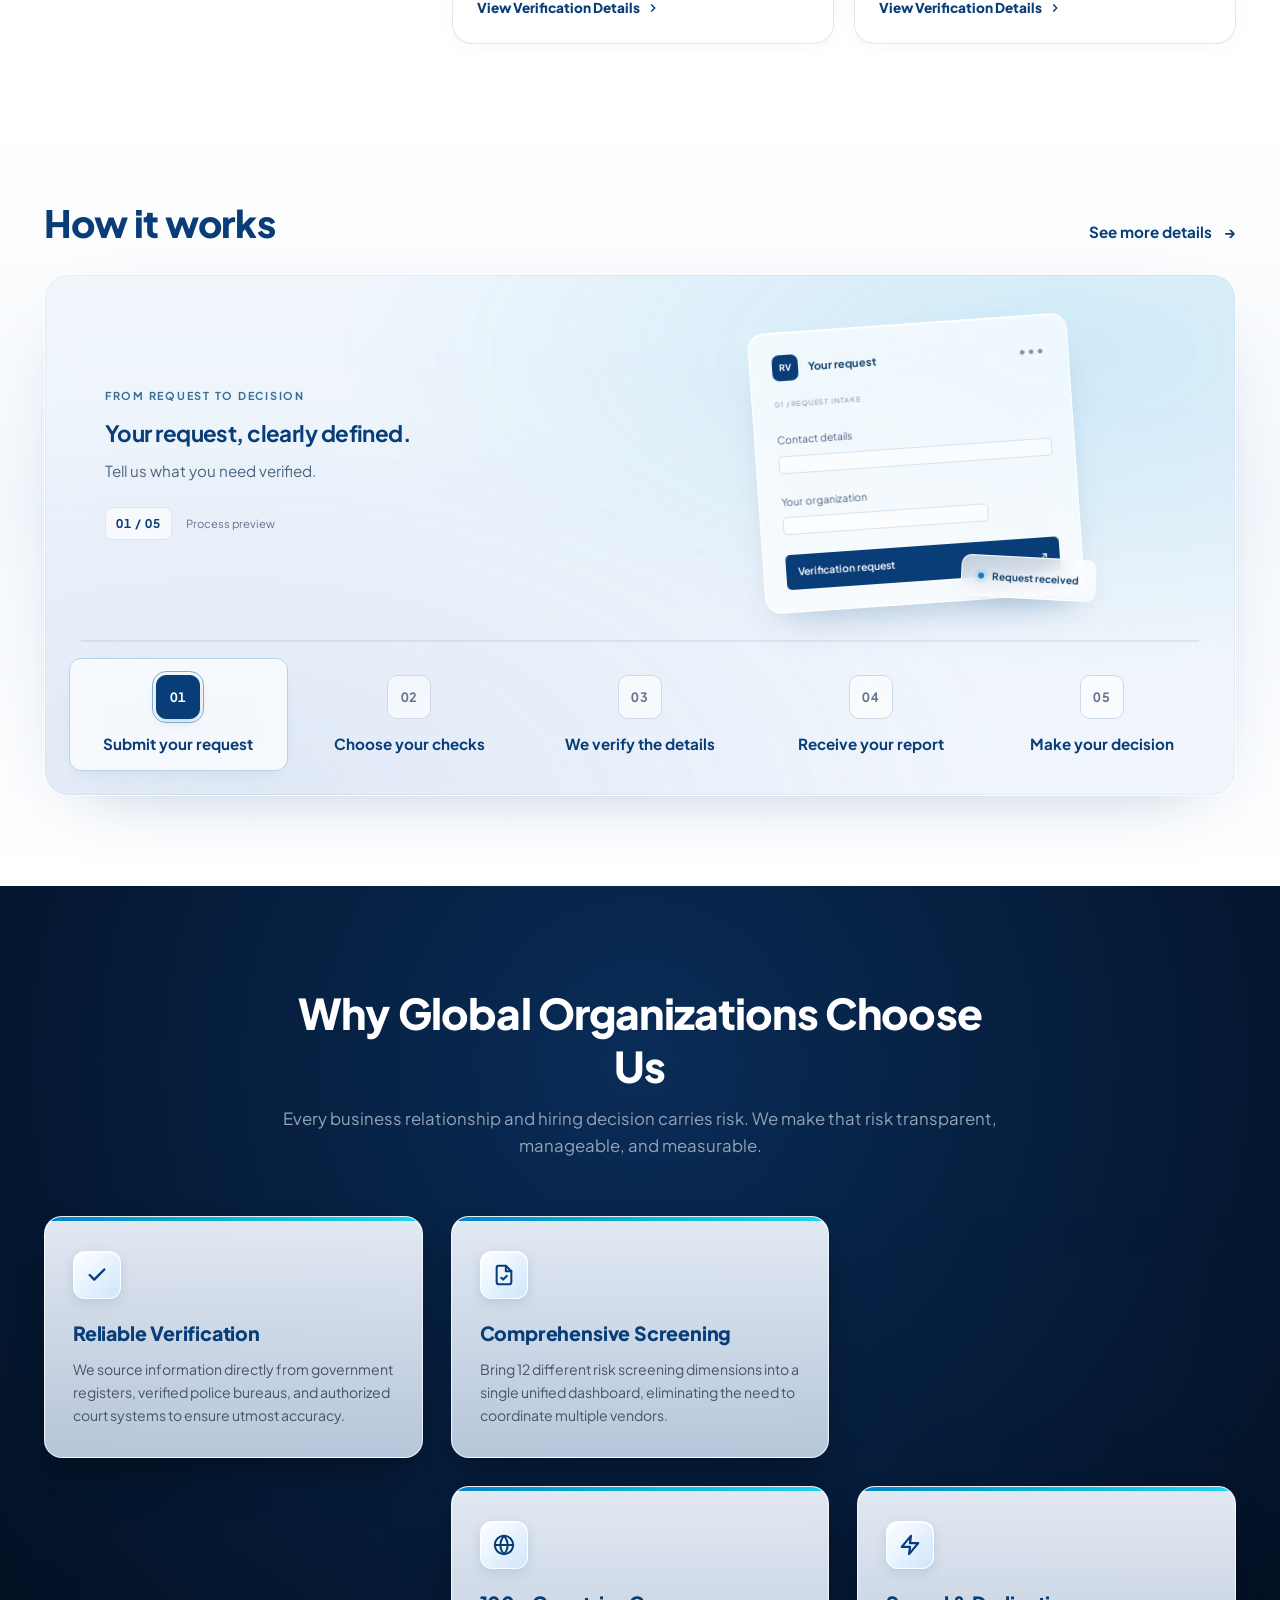
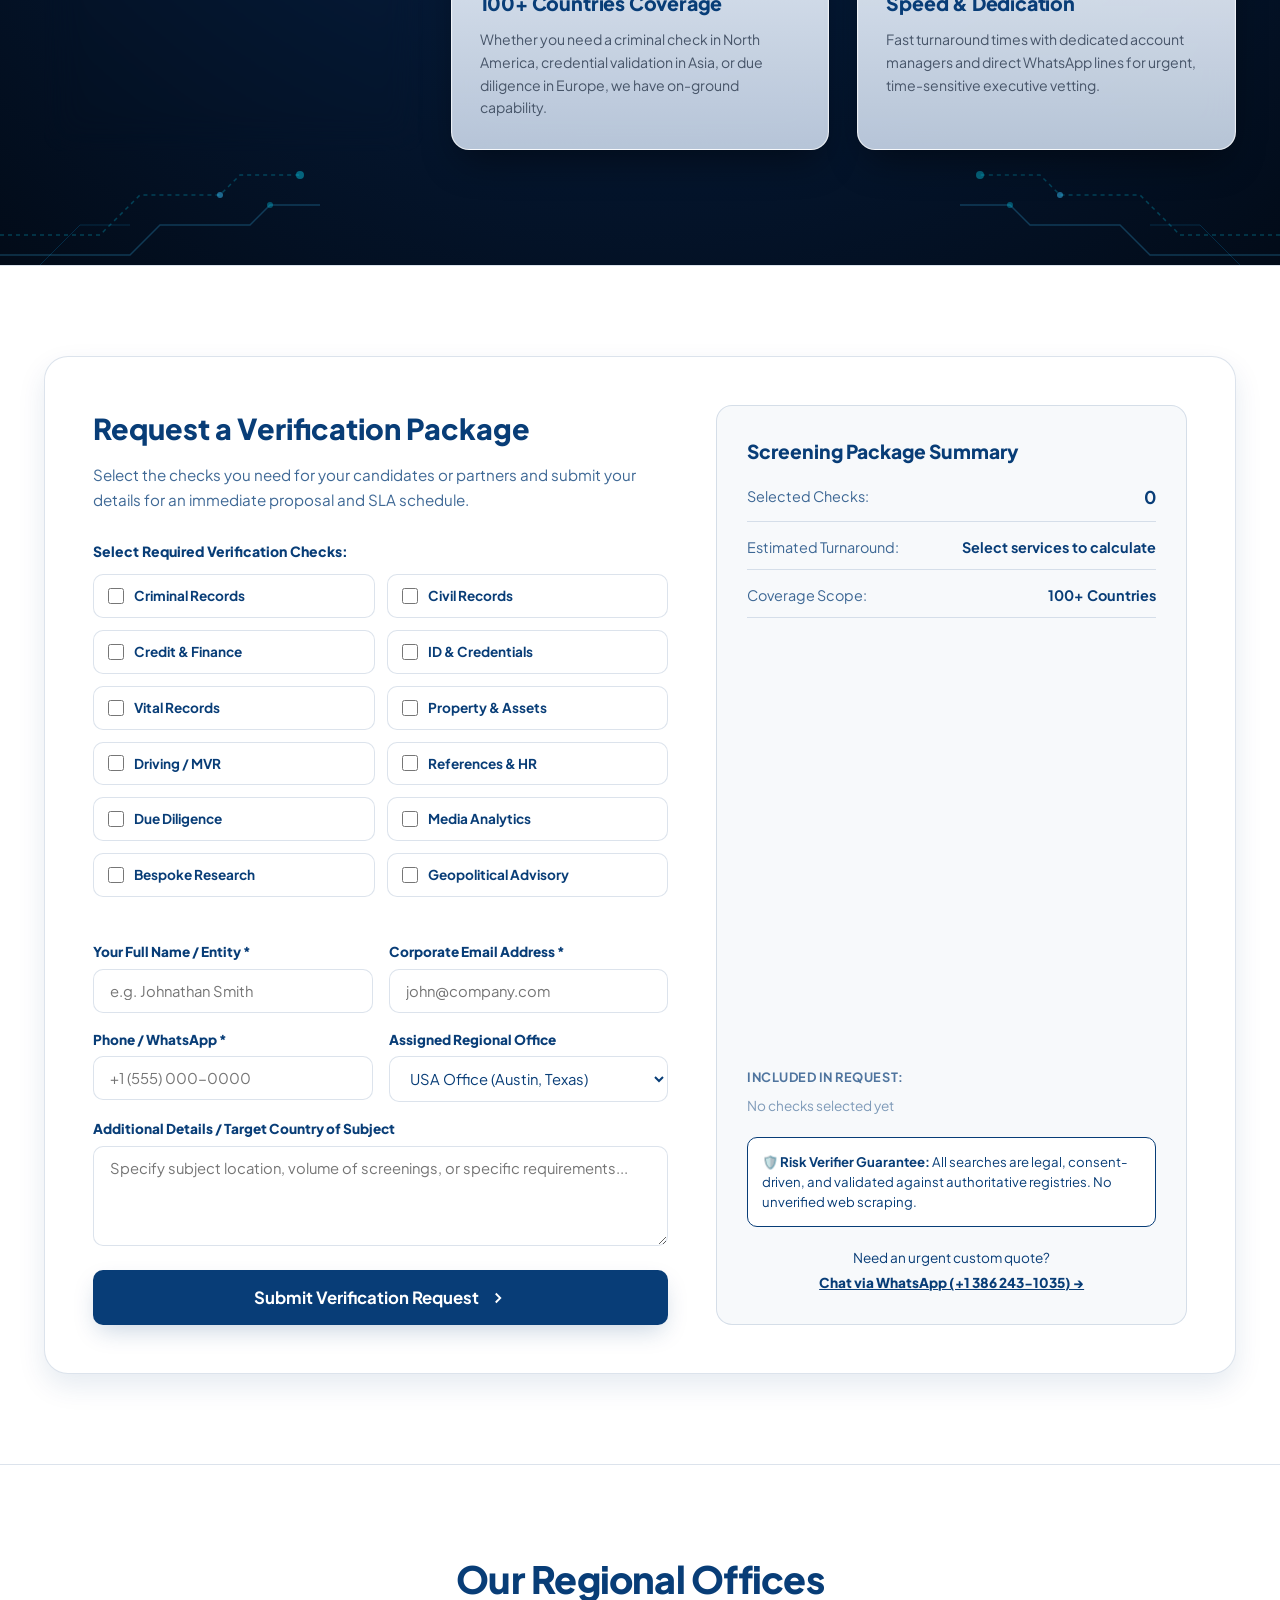
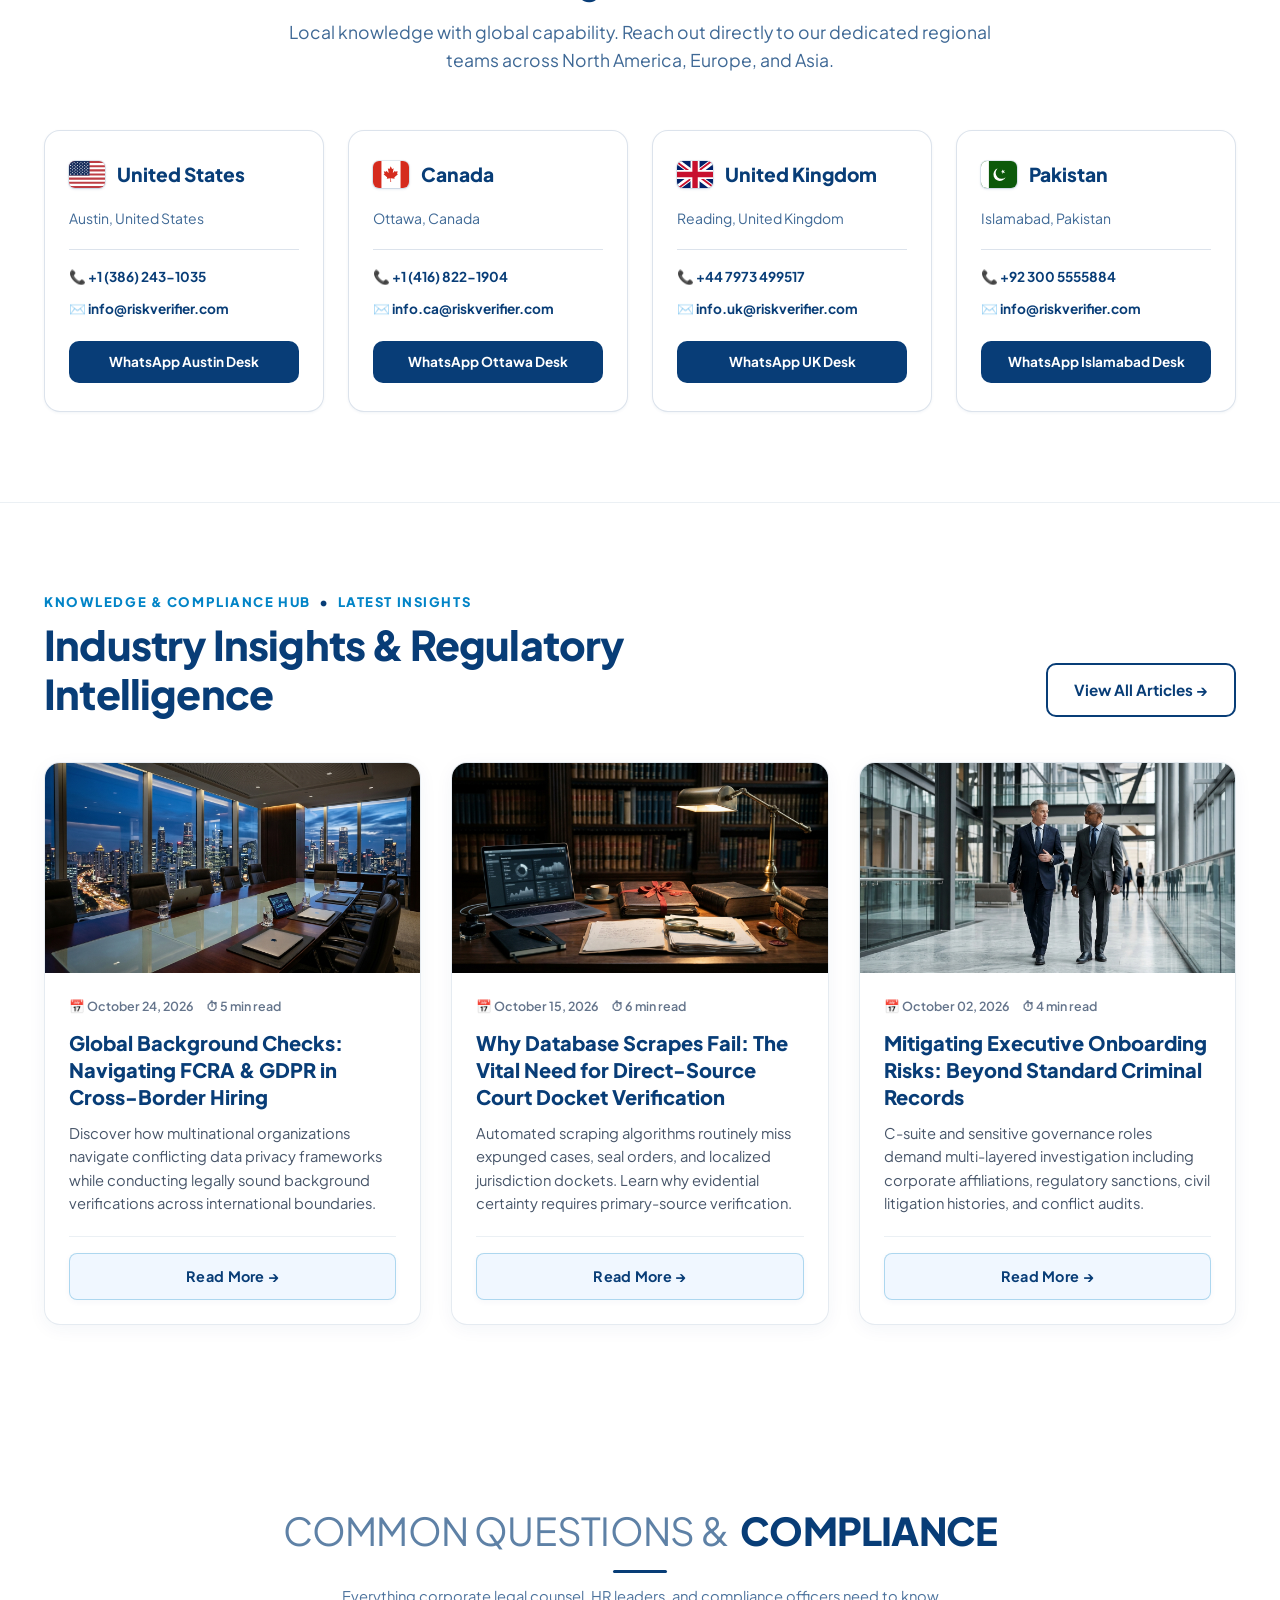
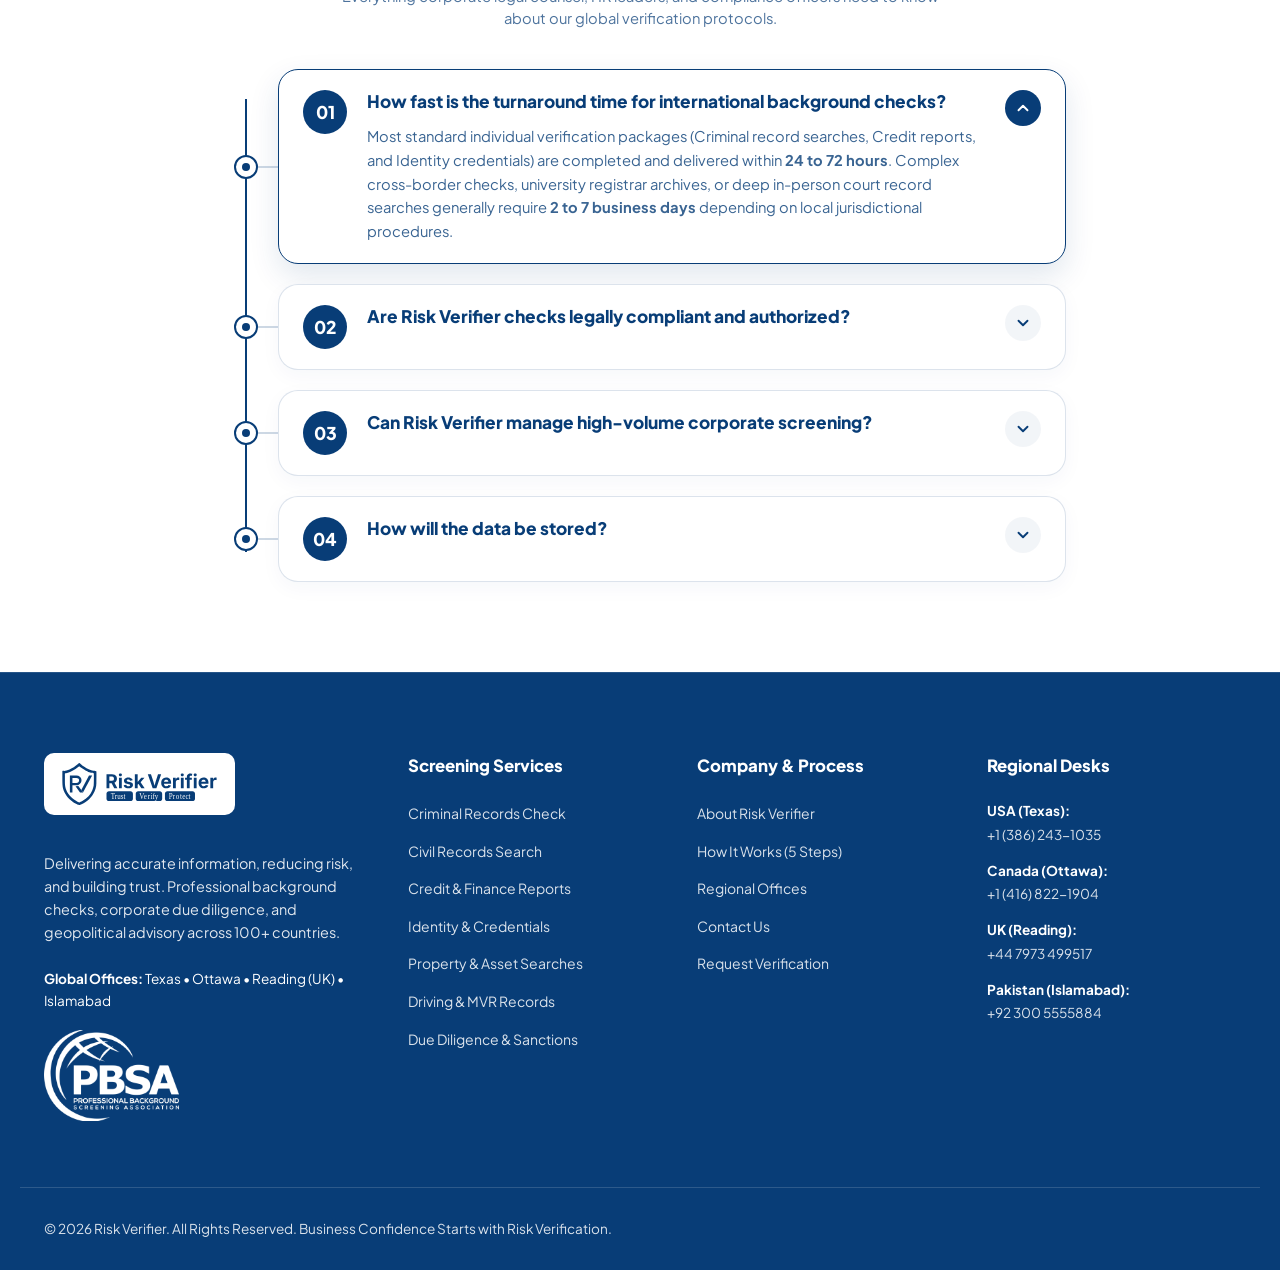
==== commit 00b16192: "Fix hero orbit responsiveness on iPad/Large LCD, resolve 404 on request-verification, and update blo" ====
--- a/index.html
+++ b/index.html
@@ -113,19 +113,49 @@
               <a href="services.html" class="btn btn-outline btn-lg">Explore All Services</a>
             </div>
 
-                        <!-- Trust Metrics (Borderless Live Running Counters) -->
-            <div class="hero-metrics">
-              <div class="metric-item">
-                <span class="metric-value" data-target="100" data-suffix="+">100+</span>
+                        <!-- Hero Trust Badges (Executive Value Statement) -->
+            <div class="hero-trust-bar" aria-label="Core Quality Commitments">
+              <div class="trust-item">
+                <div class="trust-icon-box" aria-hidden="true">
+                  <svg viewBox="0 0 24 24" fill="none" stroke="currentColor" stroke-width="2" stroke-linecap="round" stroke-linejoin="round">
+                    <path d="M12 22s8-4 8-10V5l-8-3-8 3v7c0 6 8 10 8 10z"></path>
+                    <polyline points="9 12 11 14 15 10"></polyline>
+                  </svg>
+                </div>
+                <div class="trust-text">
+                  <span class="trust-title">Comprehensive Review</span>
+                  <span class="trust-sub">Multi-Layered Analysis</span>
+                </div>
               </div>
-              <div class="metric-item">
-                <span class="metric-value" data-range="24,72" data-suffix="h">24&ndash;72h</span>
+
+              <div class="trust-divider" aria-hidden="true"></div>
+
+              <div class="trust-item">
+                <div class="trust-icon-box" aria-hidden="true">
+                  <svg viewBox="0 0 24 24" fill="none" stroke="currentColor" stroke-width="2" stroke-linecap="round" stroke-linejoin="round">
+                    <circle cx="12" cy="12" r="10"></circle>
+                    <polyline points="12 6 12 12 16 14"></polyline>
+                  </svg>
+                </div>
+                <div class="trust-text">
+                  <span class="trust-title">Operational Agility</span>
+                  <span class="trust-sub">Streamlined Turnaround</span>
+                </div>
               </div>
-              <div class="metric-item">
-                <span class="metric-value" data-target="12" data-suffix="+">12+</span>
-              </div>
-              <div class="metric-item">
-                <span class="metric-value" data-target="100" data-suffix="%">100%</span>
+
+              <div class="trust-divider" aria-hidden="true"></div>
+
+              <div class="trust-item">
+                <div class="trust-icon-box" aria-hidden="true">
+                  <svg viewBox="0 0 24 24" fill="none" stroke="currentColor" stroke-width="2" stroke-linecap="round" stroke-linejoin="round">
+                    <rect x="3" y="11" width="18" height="11" rx="2" ry="2"></rect>
+                    <path d="M7 11V7a5 5 0 0 1 10 0v4"></path>
+                  </svg>
+                </div>
+                <div class="trust-text">
+                  <span class="trust-title">Institutional Discretion</span>
+                  <span class="trust-sub">Privileged Safeguards</span>
+                </div>
               </div>
             </div>
           </div>
@@ -1192,8 +1222,7 @@
       <article class="blog-card">
         <a href="blog-single-1.html" style="text-decoration:none; color:inherit; display:flex; flex-direction:column; height:100%;">
           <div class="blog-card-media">
-            <img src="assets/about-team.jpg" alt="Global Background Checks Compliance" class="blog-card-img" loading="lazy">
-            <span class="blog-card-category">Compliance</span>
+            <img src="assets/blog-global-compliance.jpg" alt="Global Background Checks Compliance" class="blog-card-img" loading="lazy">
           </div>
           <div class="blog-card-body">
             <div class="blog-card-meta">
@@ -1205,11 +1234,7 @@
               Discover how multinational organizations navigate conflicting data privacy frameworks while conducting legally sound background verifications across international boundaries.
             </p>
             <div class="blog-card-footer">
-              <div class="blog-card-author">
-                <span class="blog-card-author-avatar">RV</span>
-                <span>Legal Compliance Desk</span>
-              </div>
-              <span class="blog-card-link">Read Details &rarr;</span>
+              <span class="blog-read-more-btn">Read More &rarr;</span>
             </div>
           </div>
         </a>
@@ -1219,8 +1244,7 @@
       <article class="blog-card">
         <a href="blog-single-2.html" style="text-decoration:none; color:inherit; display:flex; flex-direction:column; height:100%;">
           <div class="blog-card-media">
-            <img src="assets/vision-circle.jpg" alt="Court Docket Verification" class="blog-card-img" loading="lazy">
-            <span class="blog-card-category">Due Diligence</span>
+            <img src="assets/blog-court-dockets.jpg" alt="Court Docket Verification" class="blog-card-img" loading="lazy">
           </div>
           <div class="blog-card-body">
             <div class="blog-card-meta">
@@ -1232,11 +1256,7 @@
               Automated scraping algorithms routinely miss expunged cases, seal orders, and localized jurisdiction dockets. Learn why evidential certainty requires primary-source verification.
             </p>
             <div class="blog-card-footer">
-              <div class="blog-card-author">
-                <span class="blog-card-author-avatar">RV</span>
-                <span>Senior Intelligence Analyst</span>
-              </div>
-              <span class="blog-card-link">Read Details &rarr;</span>
+              <span class="blog-read-more-btn">Read More &rarr;</span>
             </div>
           </div>
         </a>
@@ -1246,8 +1266,7 @@
       <article class="blog-card">
         <a href="blog-single-3.html" style="text-decoration:none; color:inherit; display:flex; flex-direction:column; height:100%;">
           <div class="blog-card-media">
-            <img src="assets/mission-circle.jpg" alt="Executive Onboarding Risk Mitigation" class="blog-card-img" loading="lazy">
-            <span class="blog-card-category">Risk Advisory</span>
+            <img src="assets/blog-executive-risks.jpg" alt="Executive Onboarding Risk Mitigation" class="blog-card-img" loading="lazy">
           </div>
           <div class="blog-card-body">
             <div class="blog-card-meta">
@@ -1259,11 +1278,7 @@
               C-suite and sensitive governance roles demand multi-layered investigation including corporate affiliations, regulatory sanctions, civil litigation histories, and conflict audits.
             </p>
             <div class="blog-card-footer">
-              <div class="blog-card-author">
-                <span class="blog-card-author-avatar">RV</span>
-                <span>Risk Advisory Practice</span>
-              </div>
-              <span class="blog-card-link">Read Details &rarr;</span>
+              <span class="blog-read-more-btn">Read More &rarr;</span>
             </div>
           </div>
         </a>
--- a/css/style.css
+++ b/css/style.css
@@ -823,7 +823,7 @@
    ========================================================================== */
 .hero {
   position: relative;
-  padding: 28px 0 40px 0;
+  padding: clamp(50px, 5.4vw, 76px) 0 clamp(52px, 5.6vw, 78px) 0;
   display: block;
   min-height: auto;
   background-color: #ffffff;
@@ -949,7 +949,80 @@
   box-shadow: 0 4px 14px rgba(8, 61, 119, 0.1);
 }
 
-/* Trust metrics - Clean Borderless Live Running Counters */
+/* Hero Trust Badges - Replaces Raw Numbers with Verified Trust Elements */
+.hero-trust-bar {
+  display: flex;
+  align-items: center;
+  justify-content: flex-start;
+  gap: clamp(14px, 1.8vw, 24px);
+  border-top: 1.5px solid rgba(8, 61, 119, 0.12);
+  padding-top: clamp(22px, 2.4vw, 32px);
+  margin-top: 4px;
+}
+
+.trust-item {
+  display: flex;
+  align-items: center;
+  gap: 11px;
+  transition: transform 0.2s ease;
+}
+
+.trust-item:hover {
+  transform: translateY(-2px);
+}
+
+.trust-icon-box {
+  width: 36px;
+  height: 36px;
+  min-width: 36px;
+  display: flex;
+  align-items: center;
+  justify-content: center;
+  background: #f0f7ff;
+  border: 1px solid rgba(2, 132, 199, 0.22);
+  border-radius: 9px;
+  color: #0284c7;
+}
+
+.trust-icon-box svg {
+  width: 20px;
+  height: 20px;
+  stroke: #0284c7;
+}
+
+.trust-text {
+  display: flex;
+  flex-direction: column;
+  line-height: 1.25;
+}
+
+.trust-title {
+  font-family: 'Plus Jakarta Sans', var(--font-main), sans-serif;
+  font-size: clamp(0.92rem, 1.05vw, 1.02rem);
+  font-weight: 800;
+  color: var(--brand-blue, #083d77); /* Brand Navy */
+  letter-spacing: -0.01em;
+  margin-bottom: 2px;
+  white-space: nowrap;
+}
+
+.trust-sub {
+  font-family: var(--font-main), 'Inter', sans-serif;
+  font-size: clamp(0.78rem, 0.88vw, 0.84rem);
+  font-weight: 700;
+  color: #0284c7; /* Brand Cyan/Blue */
+  letter-spacing: -0.01em;
+  white-space: nowrap;
+}
+
+.trust-divider {
+  width: 1px;
+  height: 34px;
+  background: rgba(8, 61, 119, 0.18);
+  flex-shrink: 0;
+}
+
+/* Trust metrics - Clean Borderless Live Running Counters (Retained for backward-compat) */
 .hero-metrics {
   display: grid;
   grid-template-columns: repeat(4, 1fr);
@@ -1009,7 +1082,7 @@
 .risk-orbit-wrapper {
   position: relative;
   width: 100%;
-  max-width: min(510px, calc(100vh - 190px));
+  max-width: min(490px, calc(100vh - 180px));
   aspect-ratio: 1 / 1;
   margin: 0 auto;
   user-select: none;
@@ -1224,15 +1297,15 @@
   border-radius: 12px;
 }
 
-/* Octagonal Node Positions around stage - ample spacing, zero overlap */
-.node-pos-1 { top: 0px; left: 50%; transform: translateX(-50%); }
-.node-pos-2 { top: 11%; left: calc(50% + 48px); }
-.node-pos-3 { top: 50%; left: calc(50% + 78px); transform: translateY(-50%); }
-.node-pos-4 { bottom: 11%; left: calc(50% + 48px); }
-.node-pos-5 { bottom: 0px; left: 50%; transform: translateX(-50%); }
-.node-pos-6 { bottom: 11%; right: calc(50% + 48px); }
-.node-pos-7 { top: 50%; right: calc(50% + 78px); transform: translateY(-50%); }
-.node-pos-8 { top: 11%; right: calc(50% + 48px); }
+/* Octagonal Node Positions around stage - proportional percentage alignment across all viewports */
+.node-pos-1 { top: 1.5%; left: 50%; transform: translateX(-50%); }
+.node-pos-2 { top: 12%; left: 66%; }
+.node-pos-3 { top: 50%; left: 74%; transform: translateY(-50%); }
+.node-pos-4 { bottom: 12%; left: 66%; }
+.node-pos-5 { bottom: 1.5%; left: 50%; transform: translateX(-50%); }
+.node-pos-6 { bottom: 12%; right: 66%; }
+.node-pos-7 { top: 50%; right: 74%; transform: translateY(-50%); }
+.node-pos-8 { top: 12%; right: 66%; }
 
 /* Node Card Surface */
 .node-card {
@@ -1368,7 +1441,7 @@
 /* Responsive Styles for Hero and Orbit */
 @media (min-width: 992px) and (max-height: 850px) {
   .hero {
-    padding: 16px 0 14px 0;
+    padding: 42px 0 46px 0;
   }
   .hero-eyebrow {
     margin-bottom: 10px;
@@ -1441,7 +1514,7 @@
 
 @media (min-width: 992px) and (max-height: 720px) {
   .hero {
-    padding: 10px 0 10px 0;
+    padding: 32px 0 36px 0;
   }
   .hero-eyebrow {
     margin-bottom: 6px;
@@ -1479,36 +1552,47 @@
   }
 }
 
-@media (max-width: 1140px) {
+@media (min-width: 1041px) and (max-width: 1280px) {
+  .hero-grid {
+    grid-template-columns: 1fr 1fr;
+    gap: 32px;
+    align-items: center;
+  }
   .hero-title {
-    font-size: 2.75rem;
+    font-size: clamp(2.2rem, 2.8vw, 2.6rem);
+  }
+  .hero-description {
+    font-size: 0.92rem;
+    line-height: 1.5;
+    max-width: 480px;
   }
   .risk-orbit-wrapper {
-    max-width: 520px;
+    max-width: 420px;
+    margin: 0 auto;
   }
   .node-title {
-    font-size: 0.74rem;
+    font-size: 0.72rem;
   }
   .node-sub {
-    font-size: 0.62rem;
+    font-size: 0.58rem;
   }
   .node-card {
-    padding: 6px 10px 6px 8px;
-    gap: 8px;
+    padding: 5px 9px 5px 6px;
+    gap: 6px;
   }
   .node-icon-box {
-    width: 28px;
-    height: 28px;
+    width: 26px;
+    height: 26px;
   }
   .node-icon-box svg {
-    width: 16px;
-    height: 16px;
-  }
-}
-
-@media (max-width: 991px) {
+    width: 15px;
+    height: 15px;
+  }
+}
+
+@media (max-width: 1040px) {
   .hero {
-    padding: 22px 0 28px 0;
+    padding: 38px 0 44px 0;
     min-height: auto;
     display: block;
     text-align: center;
@@ -1521,6 +1605,8 @@
     display: flex;
     flex-direction: column;
     align-items: center;
+    max-width: 720px;
+    margin: 0 auto;
   }
   .hero-description {
     margin-left: auto;
@@ -1529,34 +1615,101 @@
   .hero-actions {
     justify-content: center;
   }
+  .hero-trust-bar {
+    width: 100%;
+    max-width: 720px;
+    justify-content: center;
+    flex-wrap: wrap;
+    gap: 12px 18px;
+    padding-top: 22px;
+  }
+  .trust-divider {
+    display: none;
+  }
+  .trust-item {
+    flex: 0 0 auto !important;
+    width: auto !important;
+    height: auto !important;
+    justify-content: flex-start;
+    text-align: left;
+    background: #f8fafc;
+    border: 1px solid rgba(8, 61, 119, 0.08);
+    border-radius: 10px;
+    padding: 8px 14px;
+  }
   .hero-metrics {
     width: 100%;
     max-width: 600px;
   }
   .risk-orbit-wrapper {
-    max-width: 440px;
-  }
-  .node-pos-2 { left: calc(50% + 36px); }
-  .node-pos-3 { left: calc(50% + 56px); }
-  .node-pos-4 { left: calc(50% + 36px); }
-  .node-pos-6 { right: calc(50% + 36px); }
-  .node-pos-7 { right: calc(50% + 56px); }
-  .node-pos-8 { right: calc(50% + 36px); }
+    max-width: min(440px, 90vw);
+    margin: 0 auto;
+  }
+  .node-title {
+    font-size: 0.72rem;
+  }
+  .node-card {
+    padding: 5px 10px 5px 7px;
+    gap: 7px;
+  }
+  .node-icon-box {
+    width: 26px;
+    height: 26px;
+  }
+  .node-pos-2 { top: 12%; left: 65%; }
+  .node-pos-3 { left: 72%; }
+  .node-pos-4 { bottom: 12%; left: 65%; }
+  .node-pos-6 { bottom: 12%; right: 65%; }
+  .node-pos-7 { right: 72%; }
+  .node-pos-8 { top: 12%; right: 65%; }
 }
 
 @media (max-width: 640px) {
+  .hero {
+    padding: 26px 0 32px 0;
+  }
   .hero-title {
     font-size: 2.1rem;
   }
+  .hero-trust-bar {
+    flex-direction: column;
+    align-items: stretch;
+    gap: 10px;
+    padding-top: 18px;
+    width: 100%;
+    max-width: 100%;
+  }
+  .trust-item {
+    flex: 0 0 auto !important;
+    width: 100% !important;
+    height: auto !important;
+    margin: 0 !important;
+    justify-content: flex-start;
+    text-align: left;
+    background: #f8fafc;
+    border: 1px solid rgba(8, 61, 119, 0.09);
+    border-radius: 10px;
+    padding: 10px 14px;
+    box-shadow: 0 1px 3px rgba(8, 61, 119, 0.03);
+  }
+  .trust-title {
+    font-size: 0.92rem;
+    white-space: normal;
+  }
+  .trust-sub {
+    font-size: 0.78rem;
+    white-space: normal;
+  }
   .hero-metrics {
     grid-template-columns: repeat(2, 1fr);
   }
   .risk-orbit-wrapper {
-    max-width: 350px;
+    max-width: min(340px, 92vw);
+    margin: 0 auto;
   }
   .core-shield {
-    width: 58px;
-    height: 66px;
+    width: 56px;
+    height: 64px;
   }
   .core-brand-name {
     font-size: 0.62rem;
@@ -1568,28 +1721,28 @@
     display: none;
   }
   .node-title {
-    font-size: 0.68rem;
+    font-size: 0.64rem;
   }
   .node-card {
-    padding: 4px 8px;
-    gap: 6px;
+    padding: 4px 7px;
+    gap: 5px;
     border-radius: 8px;
   }
   .node-icon-box {
-    width: 24px;
-    height: 24px;
+    width: 22px;
+    height: 22px;
     border-radius: 6px;
   }
   .node-icon-box svg {
-    width: 14px;
-    height: 14px;
-  }
-  .node-pos-2 { left: calc(50% + 22px); }
-  .node-pos-3 { left: calc(50% + 38px); }
-  .node-pos-4 { left: calc(50% + 22px); }
-  .node-pos-6 { right: calc(50% + 22px); }
-  .node-pos-7 { right: calc(50% + 38px); }
-  .node-pos-8 { right: calc(50% + 22px); }
+    width: 13px;
+    height: 13px;
+  }
+  .node-pos-2 { top: 12%; left: 63%; }
+  .node-pos-3 { left: 68%; }
+  .node-pos-4 { bottom: 12%; left: 63%; }
+  .node-pos-6 { bottom: 12%; right: 63%; }
+  .node-pos-7 { right: 68%; }
+  .node-pos-8 { top: 12%; right: 63%; }
 }
 
 
@@ -6162,7 +6315,8 @@
 
   .risk-orbit-wrapper,
   .risk-globe-wrapper {
-    max-width: clamp(580px, 34vw, 1200px);
+    max-width: min(520px, 32vw);
+    margin: 0 auto;
   }
 
   .orbit-badge {
@@ -7319,20 +7473,7 @@
 }
 
 .blog-card-category {
-  position: absolute;
-  top: 16px;
-  left: 16px;
-  background: rgba(8, 61, 119, 0.88);
-  backdrop-filter: blur(8px);
-  -webkit-backdrop-filter: blur(8px);
-  color: #ffffff;
-  font-size: 0.72rem;
-  font-weight: 800;
-  letter-spacing: 0.06em;
-  text-transform: uppercase;
-  padding: 5px 12px;
-  border-radius: 6px;
-  border: 1px solid rgba(255, 255, 255, 0.2);
+  display: none !important;
 }
 
 .blog-card-body {
@@ -7383,10 +7524,38 @@
 .blog-card-footer {
   display: flex;
   align-items: center;
-  justify-content: space-between;
+  justify-content: flex-end;
   border-top: 1px solid rgba(8, 61, 119, 0.08);
   padding-top: 16px;
   margin-top: auto;
+}
+
+.blog-read-more-btn {
+  display: inline-flex;
+  align-items: center;
+  justify-content: center;
+  gap: 8px;
+  width: 100%;
+  padding: 11px 20px;
+  background: #f0f7ff;
+  color: #083d77;
+  font-family: 'Plus Jakarta Sans', var(--font-main), sans-serif;
+  font-weight: 700;
+  font-size: 0.9rem;
+  letter-spacing: 0.02em;
+  border: 1.5px solid rgba(2, 132, 199, 0.28);
+  border-radius: 8px;
+  text-decoration: none;
+  transition: all 0.25s ease;
+  box-shadow: 0 2px 6px rgba(8, 61, 119, 0.04);
+}
+
+.blog-card:hover .blog-read-more-btn {
+  background: var(--brand-blue, #083d77);
+  color: #ffffff;
+  border-color: var(--brand-blue, #083d77);
+  transform: translateY(-2px);
+  box-shadow: 0 4px 14px rgba(8, 61, 119, 0.22);
 }
 
 .blog-card-author {
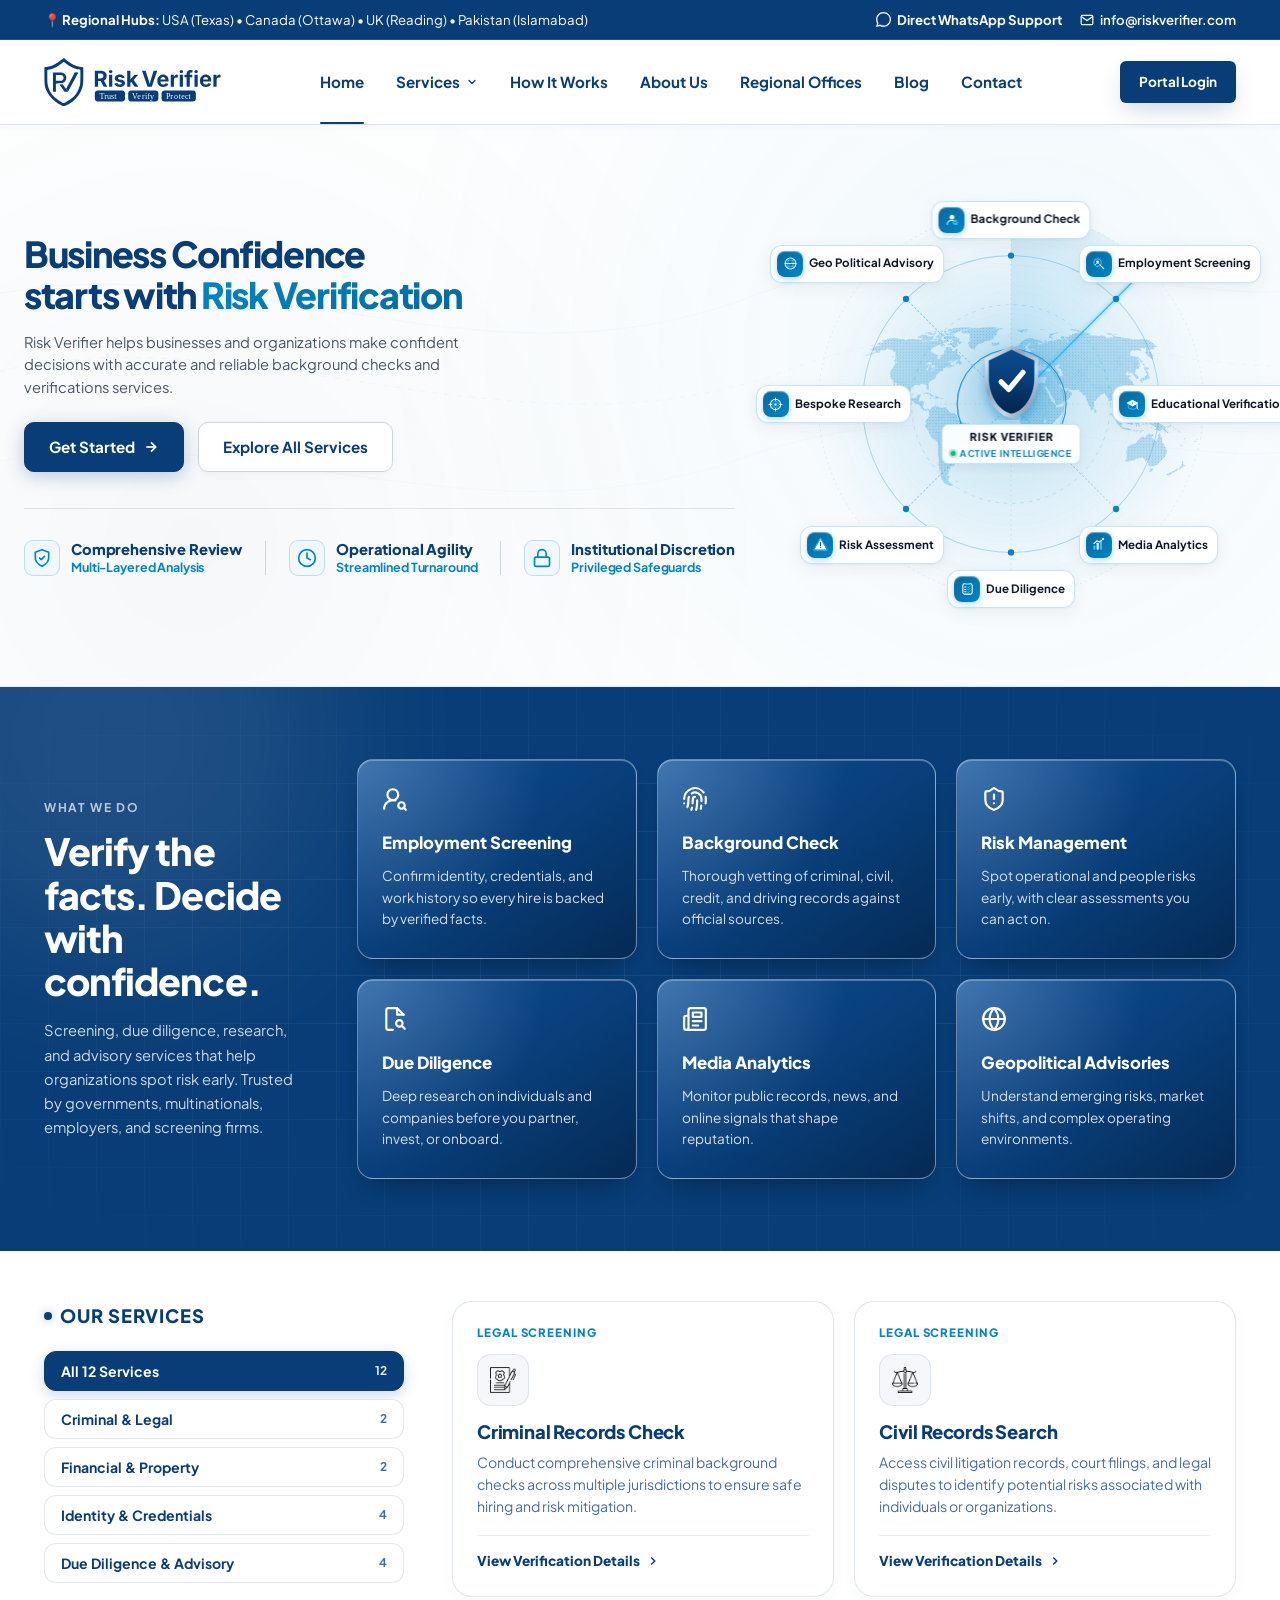
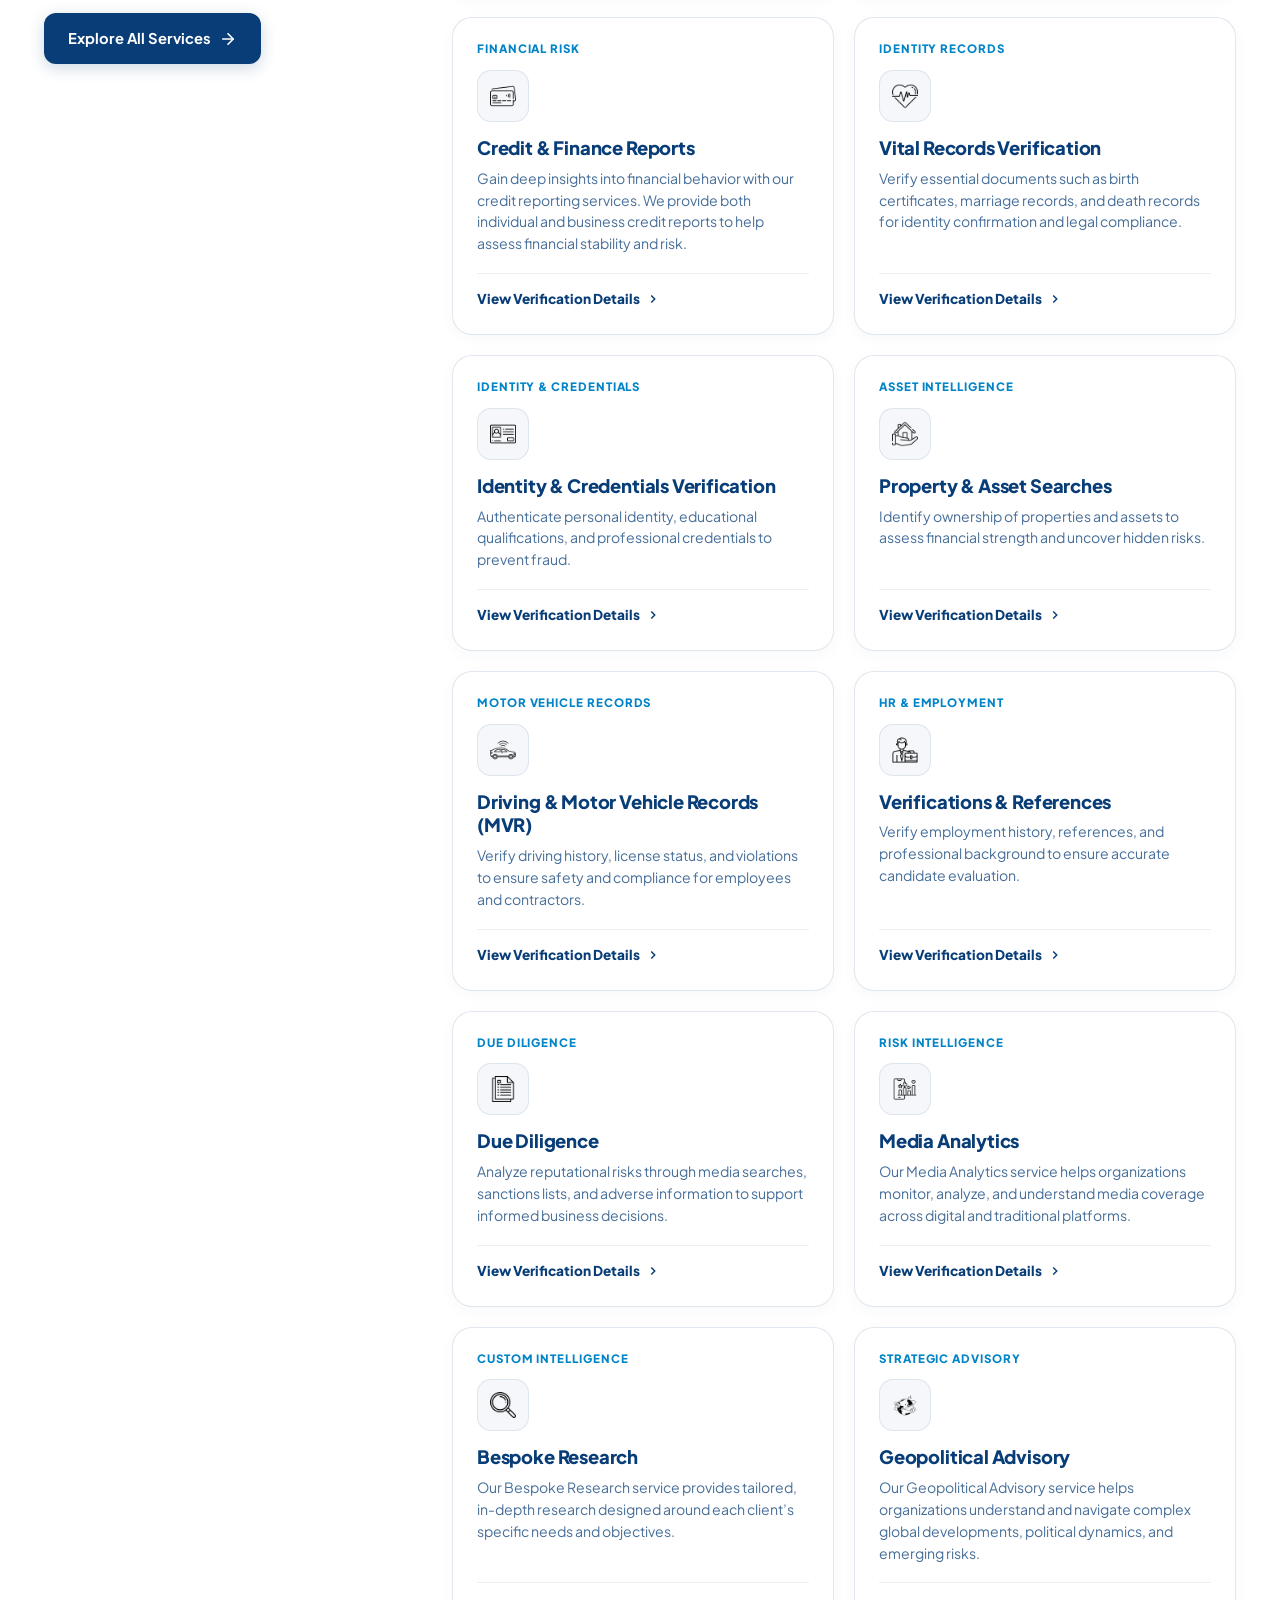
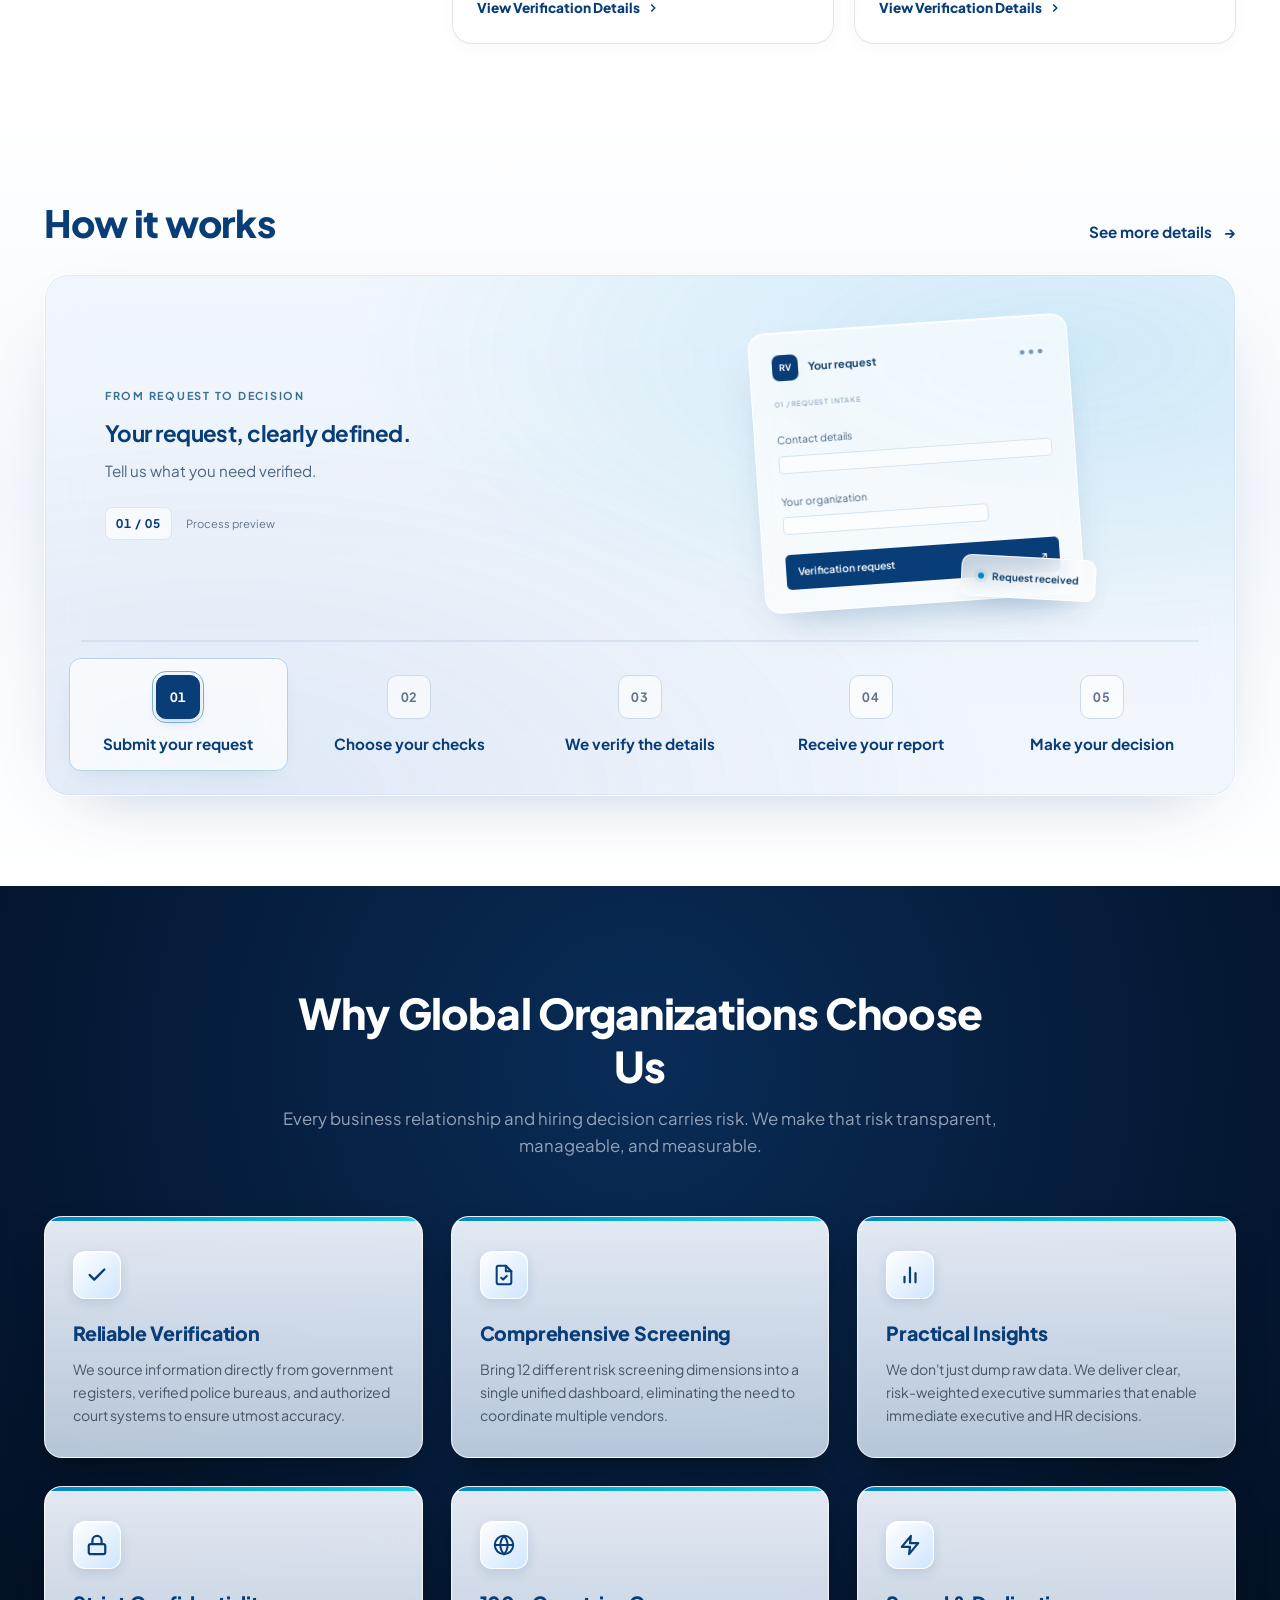
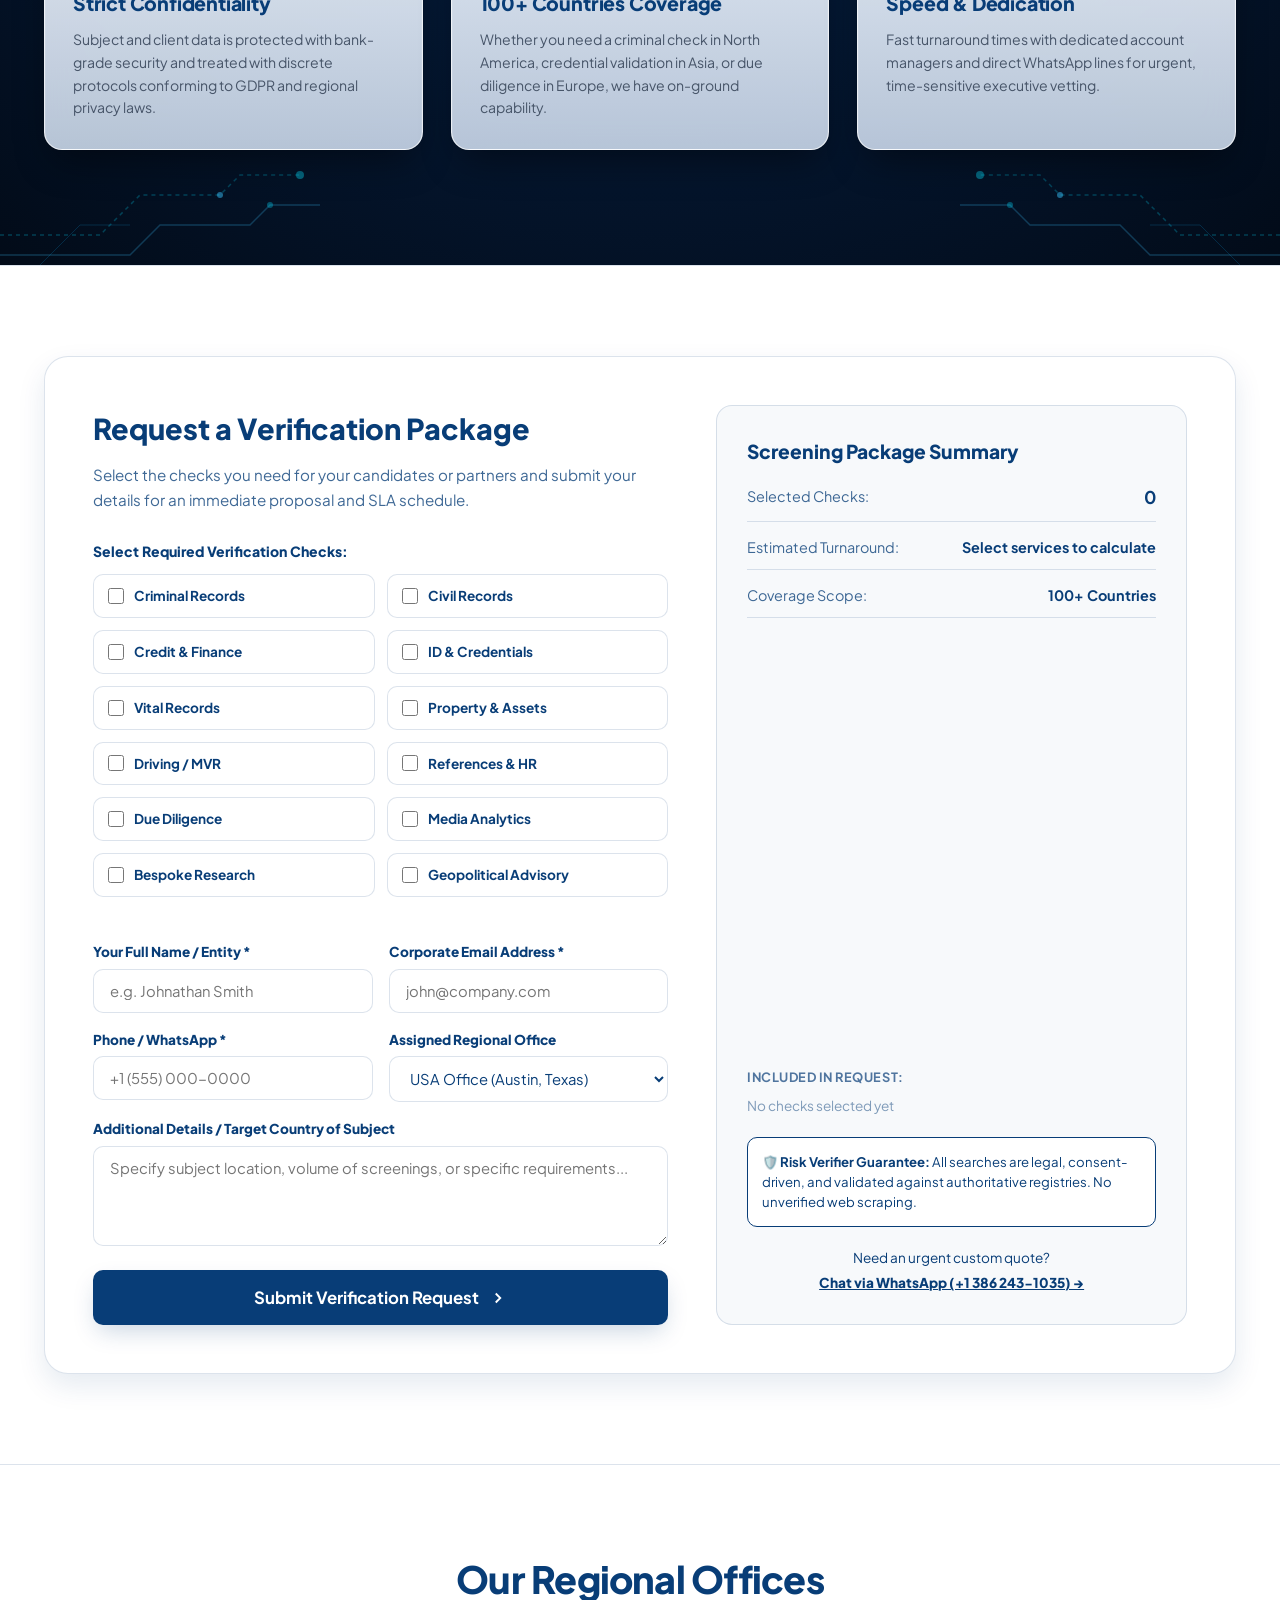
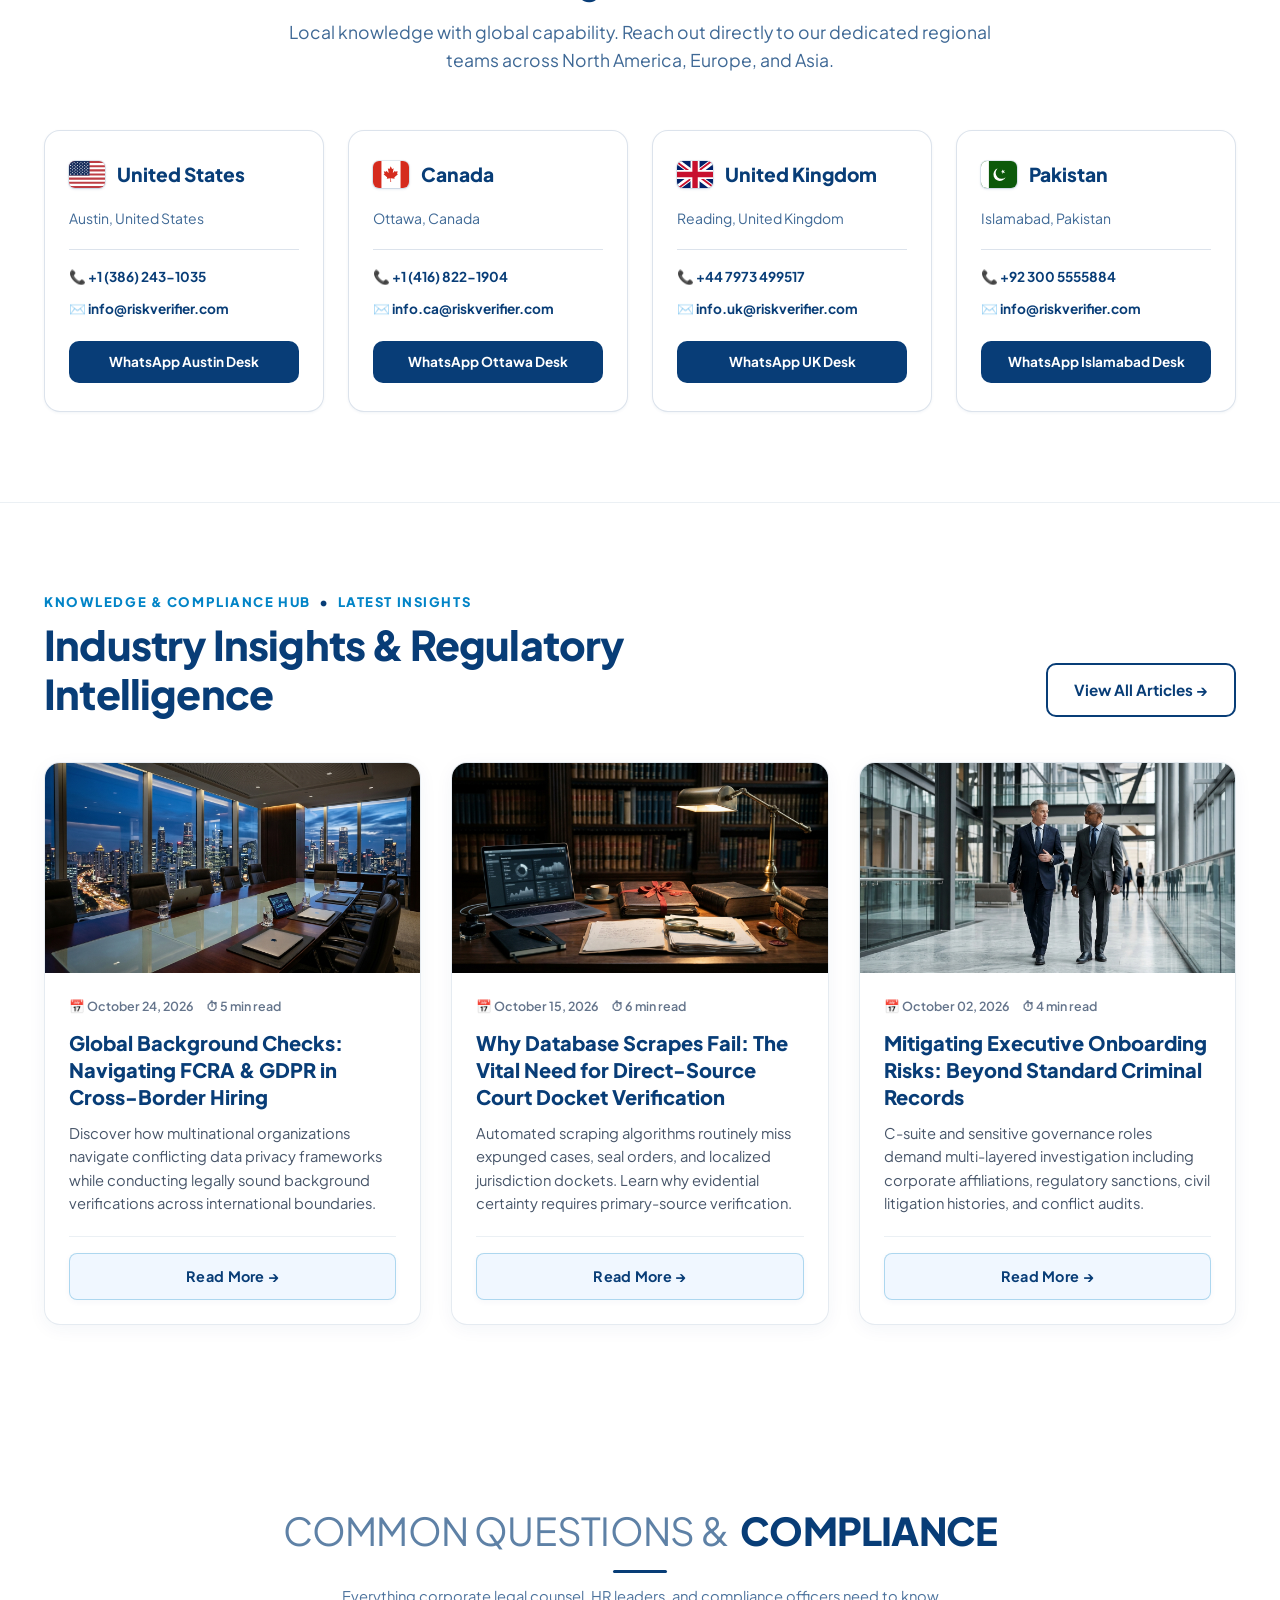
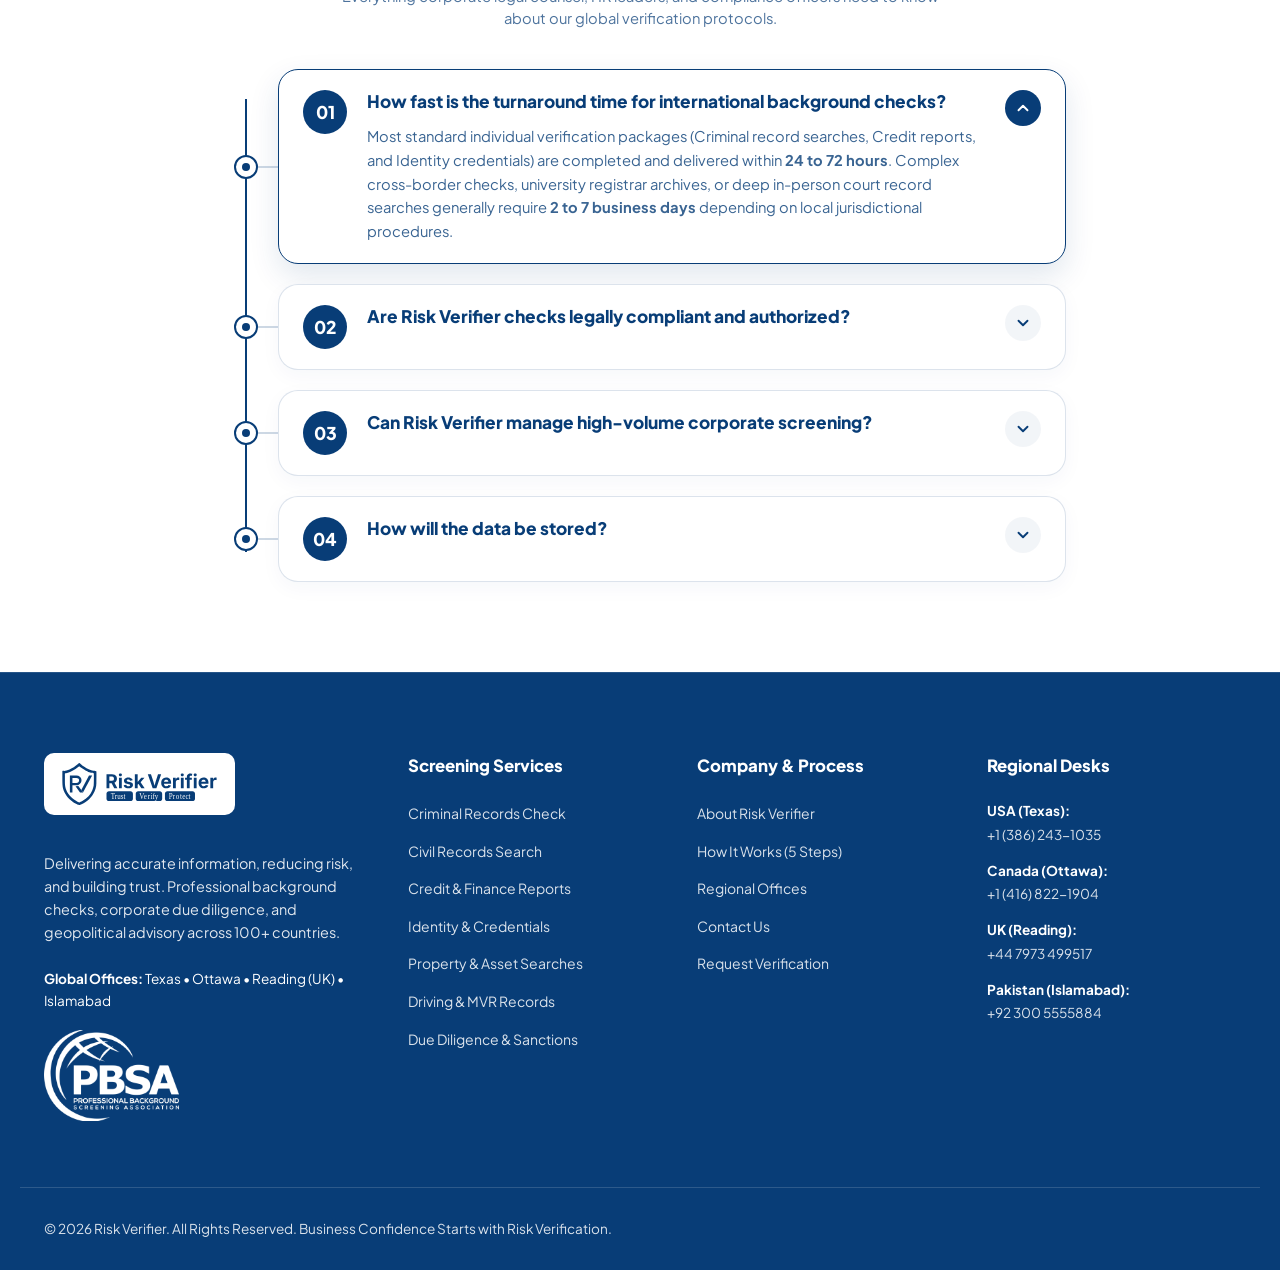
==== commit 7b540fac: "Fix hero trust bar icons blowout, ensure all 3 blog cards show, sync theme styles v2.2.0, and update" ====
--- a/index.html
+++ b/index.html
@@ -116,8 +116,8 @@
                         <!-- Hero Trust Badges (Executive Value Statement) -->
             <div class="hero-trust-bar" aria-label="Core Quality Commitments">
               <div class="trust-item">
-                <div class="trust-icon-box" aria-hidden="true">
-                  <svg viewBox="0 0 24 24" fill="none" stroke="currentColor" stroke-width="2" stroke-linecap="round" stroke-linejoin="round">
+                <div class="trust-icon-box" aria-hidden="true" style="width:36px;height:36px;min-width:36px;max-width:36px;display:flex;align-items:center;justify-content:center;flex-shrink:0;">
+                  <svg width="20" height="20" viewBox="0 0 24 24" fill="none" stroke="currentColor" stroke-width="2" stroke-linecap="round" stroke-linejoin="round" style="width:20px;height:20px;min-width:20px;max-width:20px;display:block;">
                     <path d="M12 22s8-4 8-10V5l-8-3-8 3v7c0 6 8 10 8 10z"></path>
                     <polyline points="9 12 11 14 15 10"></polyline>
                   </svg>
@@ -131,8 +131,8 @@
               <div class="trust-divider" aria-hidden="true"></div>
 
               <div class="trust-item">
-                <div class="trust-icon-box" aria-hidden="true">
-                  <svg viewBox="0 0 24 24" fill="none" stroke="currentColor" stroke-width="2" stroke-linecap="round" stroke-linejoin="round">
+                <div class="trust-icon-box" aria-hidden="true" style="width:36px;height:36px;min-width:36px;max-width:36px;display:flex;align-items:center;justify-content:center;flex-shrink:0;">
+                  <svg width="20" height="20" viewBox="0 0 24 24" fill="none" stroke="currentColor" stroke-width="2" stroke-linecap="round" stroke-linejoin="round" style="width:20px;height:20px;min-width:20px;max-width:20px;display:block;">
                     <circle cx="12" cy="12" r="10"></circle>
                     <polyline points="12 6 12 12 16 14"></polyline>
                   </svg>
@@ -146,8 +146,8 @@
               <div class="trust-divider" aria-hidden="true"></div>
 
               <div class="trust-item">
-                <div class="trust-icon-box" aria-hidden="true">
-                  <svg viewBox="0 0 24 24" fill="none" stroke="currentColor" stroke-width="2" stroke-linecap="round" stroke-linejoin="round">
+                <div class="trust-icon-box" aria-hidden="true" style="width:36px;height:36px;min-width:36px;max-width:36px;display:flex;align-items:center;justify-content:center;flex-shrink:0;">
+                  <svg width="20" height="20" viewBox="0 0 24 24" fill="none" stroke="currentColor" stroke-width="2" stroke-linecap="round" stroke-linejoin="round" style="width:20px;height:20px;min-width:20px;max-width:20px;display:block;">
                     <rect x="3" y="11" width="18" height="11" rx="2" ry="2"></rect>
                     <path d="M7 11V7a5 5 0 0 1 10 0v4"></path>
                   </svg>
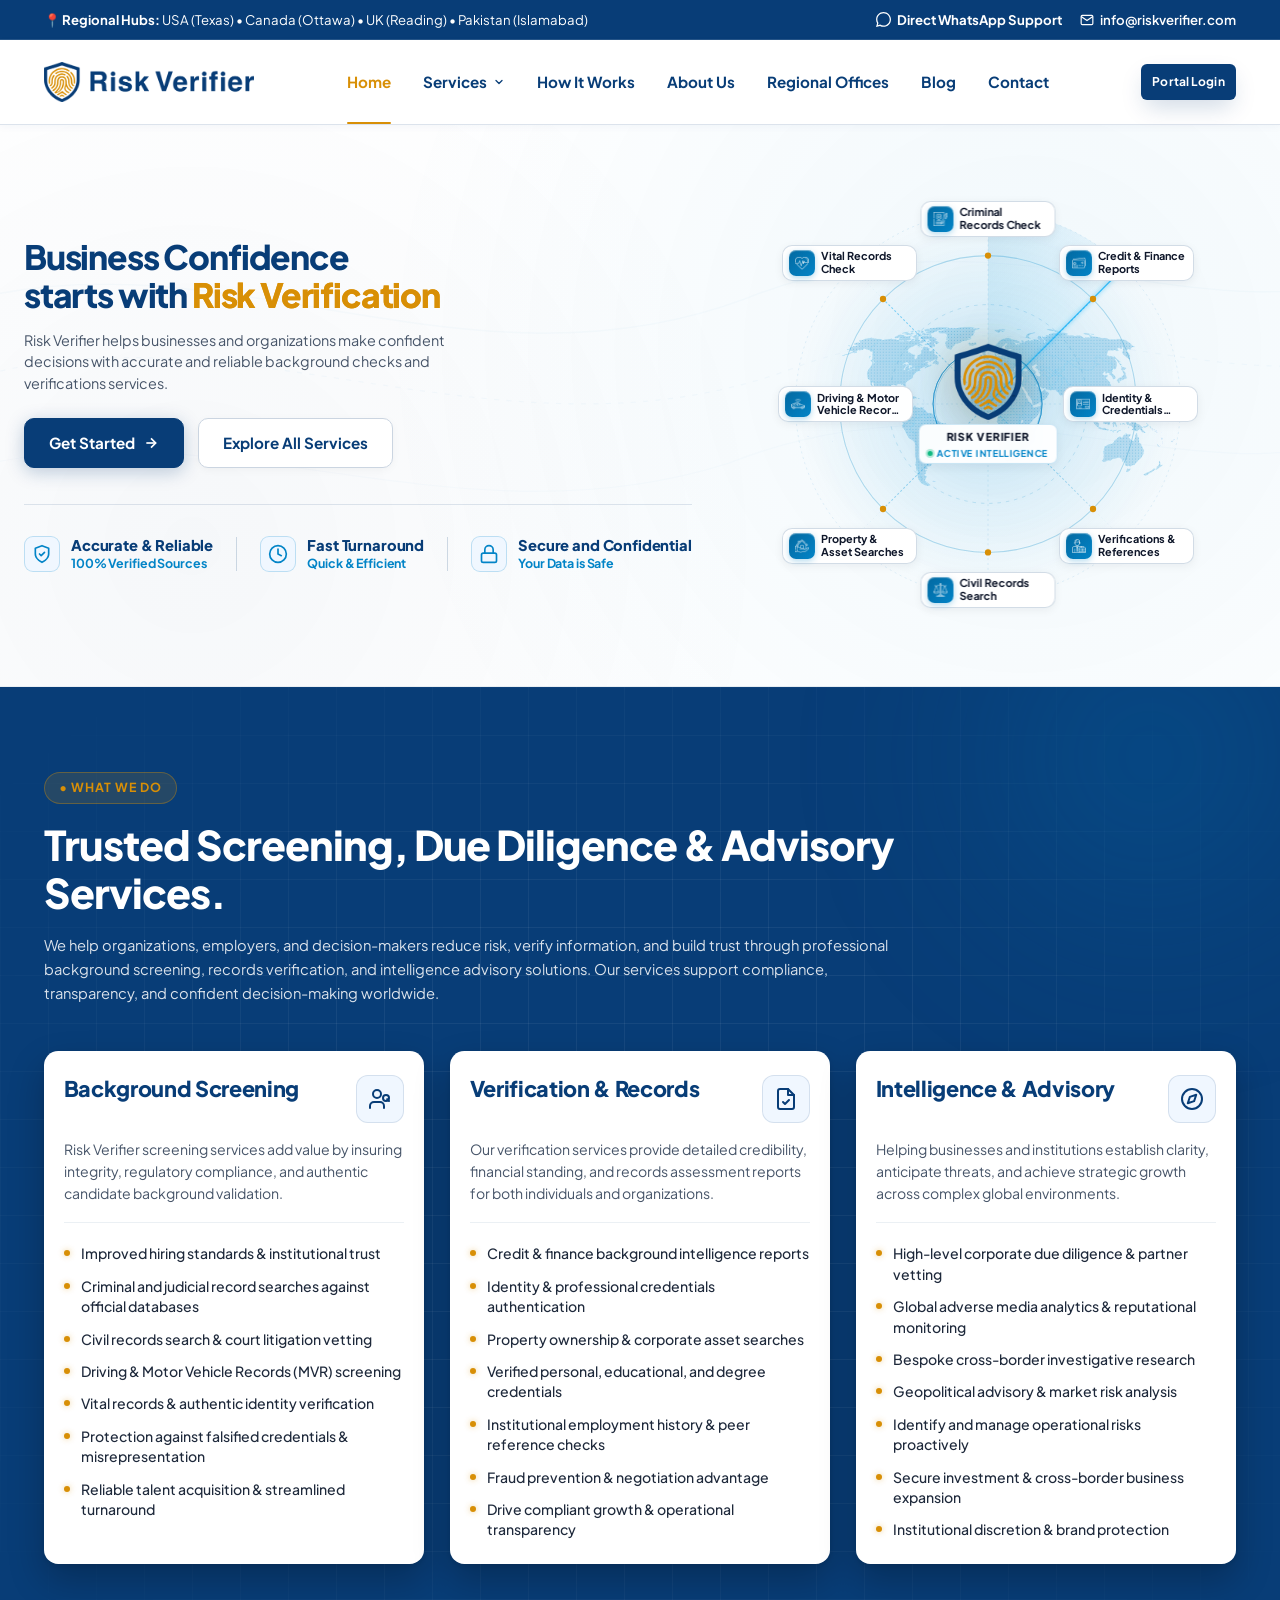
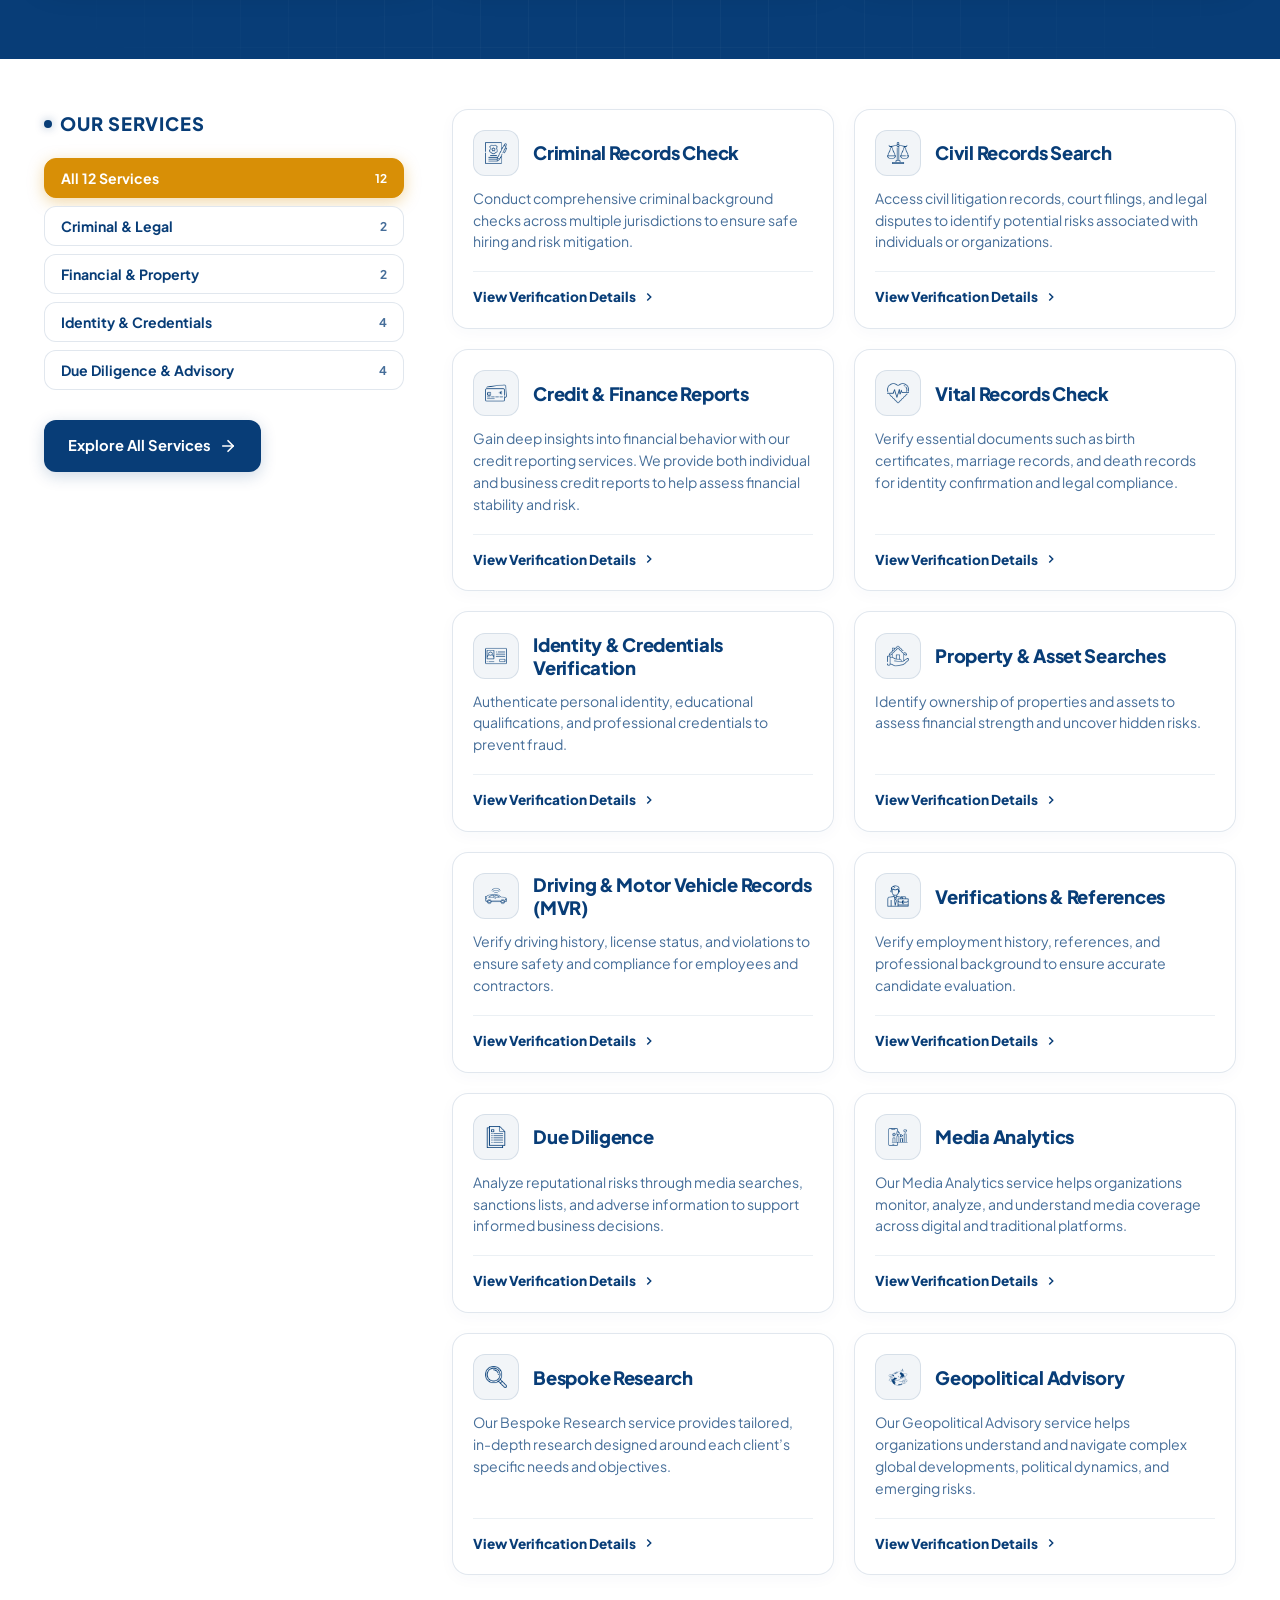
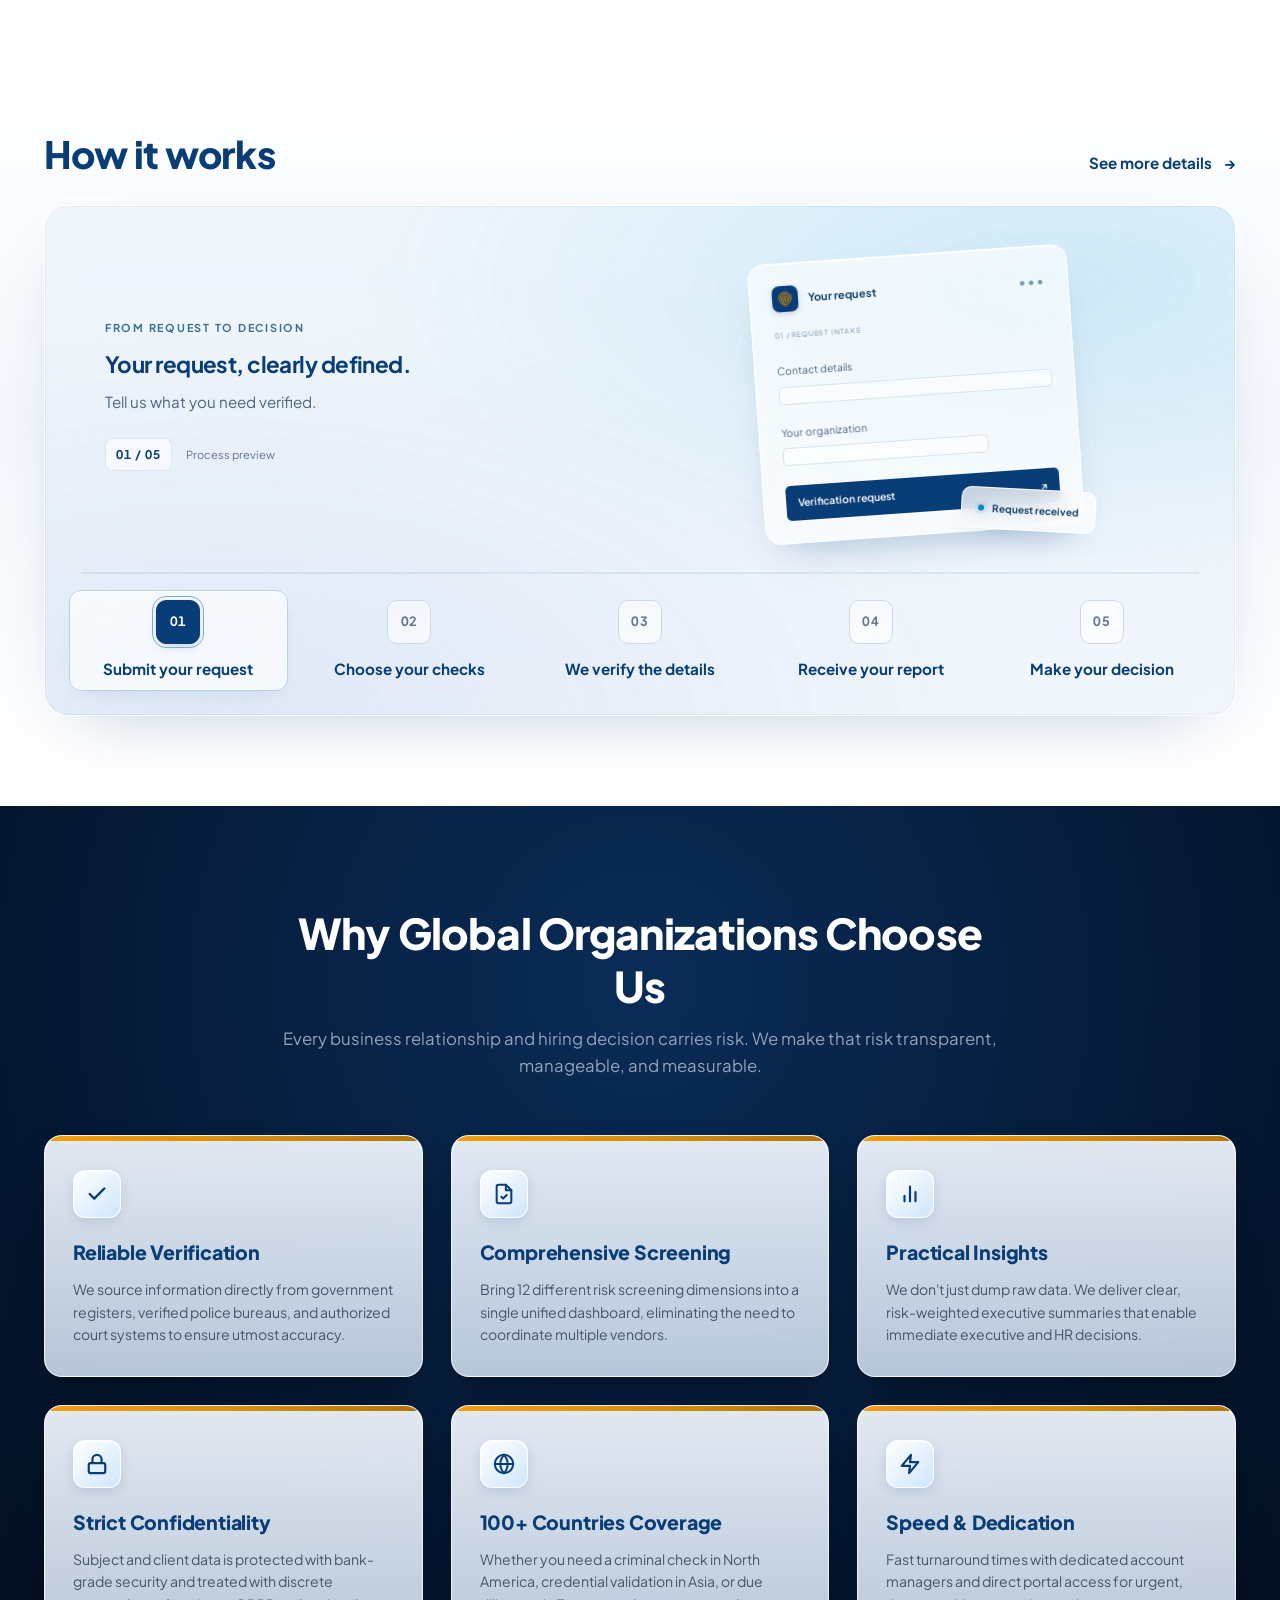
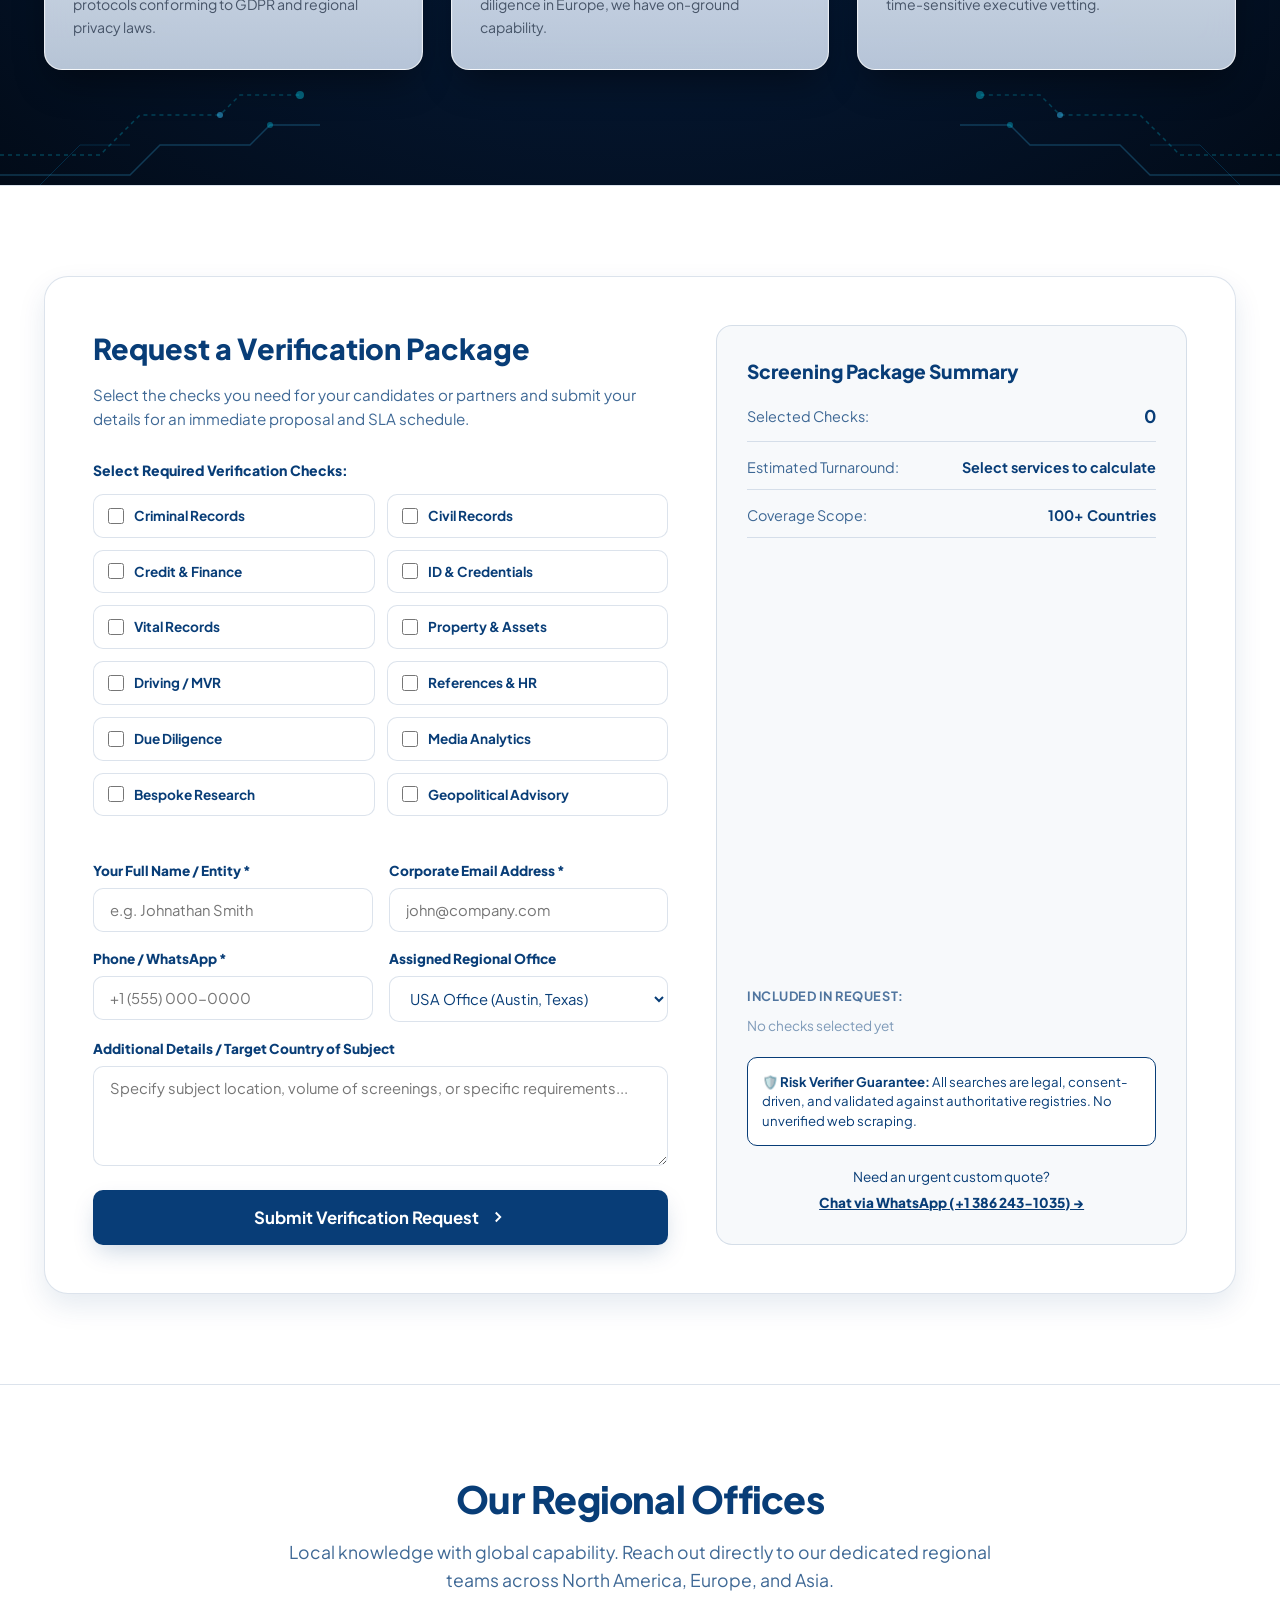
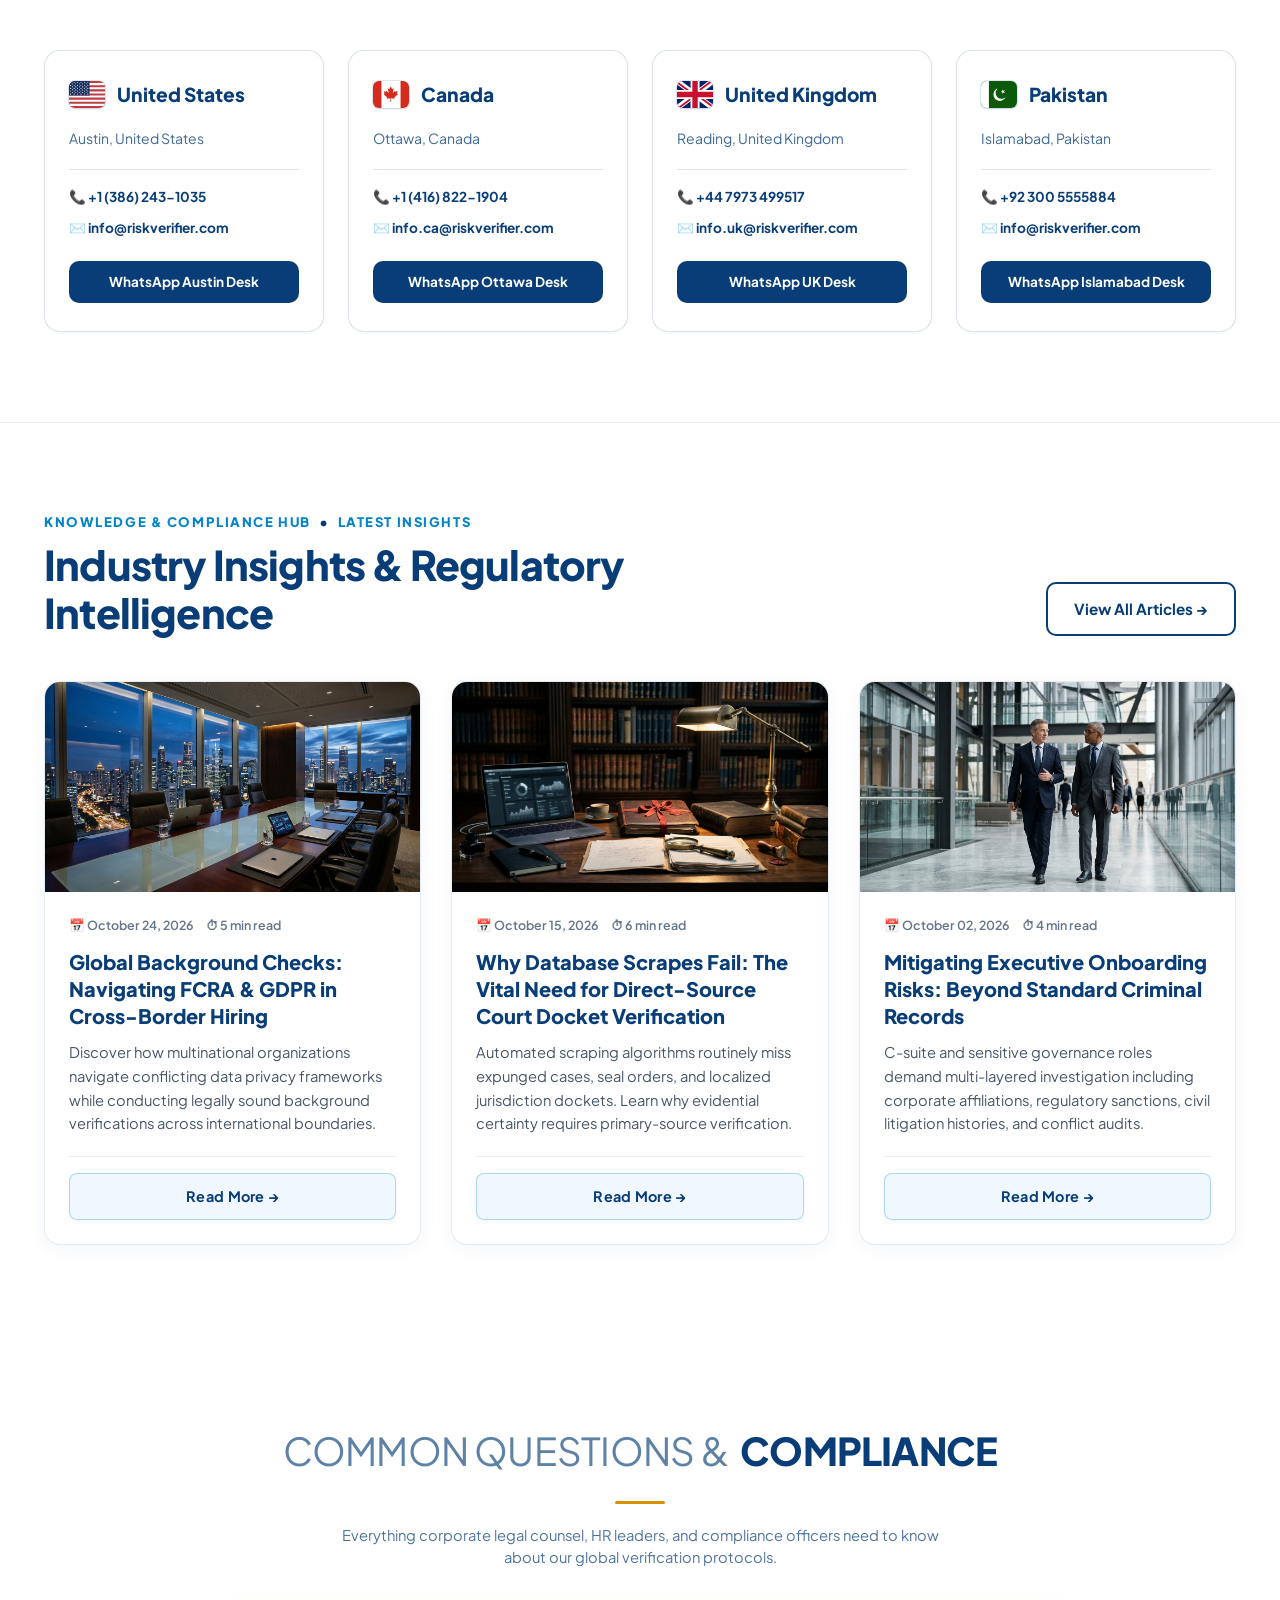
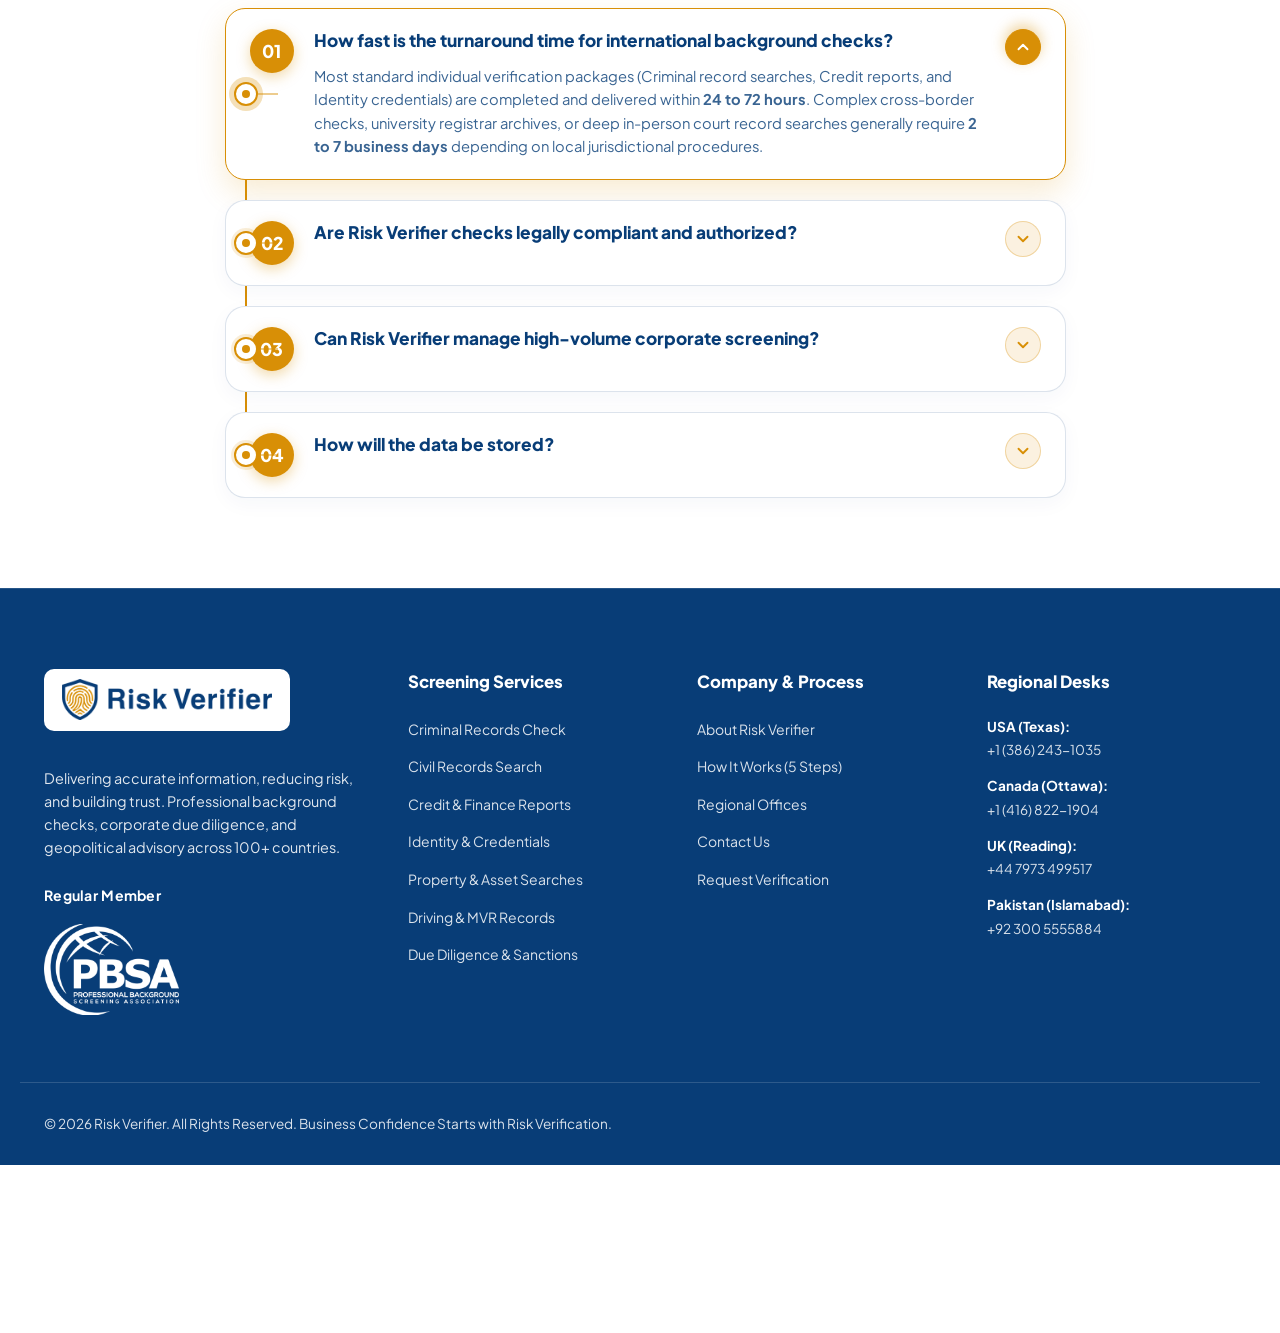
==== commit 9a575104: "Executive UI updates: sub-page gold-ring banners, brand gold hover accents, official logo mark integ" ====
--- a/index.html
+++ b/index.html
@@ -54,7 +54,7 @@
     </div>
     <div class="mega-service-groups"><div class="mega-service-group"><h4 class="mega-group-title">Background screening</h4><ul class="mega-service-list"><li><a href="services.html#criminal-records" class="mega-service-card"><span class="mega-card-title">Criminal Records Check</span><span class="mega-link-arrow" aria-hidden="true">↗</span></a></li>
 <li><a href="services.html#civil-records" class="mega-service-card"><span class="mega-card-title">Civil Records Search</span><span class="mega-link-arrow" aria-hidden="true">↗</span></a></li>
-<li><a href="services.html#vital-records" class="mega-service-card"><span class="mega-card-title">Vital Records Verification</span><span class="mega-link-arrow" aria-hidden="true">↗</span></a></li>
+<li><a href="services.html#vital-records" class="mega-service-card"><span class="mega-card-title">Vital Records Check</span><span class="mega-link-arrow" aria-hidden="true">↗</span></a></li>
 <li><a href="services.html#driving-records" class="mega-service-card"><span class="mega-card-title">Driving &amp; Motor Vehicle Records (MVR)</span><span class="mega-link-arrow" aria-hidden="true">↗</span></a></li></ul></div><div class="mega-service-group"><h4 class="mega-group-title">Verification &amp; records</h4><ul class="mega-service-list"><li><a href="services.html#credit-finance" class="mega-service-card"><span class="mega-card-title">Credit &amp; Finance Reports</span><span class="mega-link-arrow" aria-hidden="true">↗</span></a></li>
 <li><a href="services.html#identity-credentials" class="mega-service-card"><span class="mega-card-title">Identity &amp; Credentials Verification</span><span class="mega-link-arrow" aria-hidden="true">↗</span></a></li>
 <li><a href="services.html#property-asset" class="mega-service-card"><span class="mega-card-title">Property &amp; Asset Searches</span><span class="mega-link-arrow" aria-hidden="true">↗</span></a></li>
@@ -123,8 +123,8 @@
                   </svg>
                 </div>
                 <div class="trust-text">
-                  <span class="trust-title">Comprehensive Review</span>
-                  <span class="trust-sub">Multi-Layered Analysis</span>
+                  <span class="trust-title">Accurate &amp; Reliable</span>
+                  <span class="trust-sub">100% Verified Sources</span>
                 </div>
               </div>
 
@@ -138,8 +138,8 @@
                   </svg>
                 </div>
                 <div class="trust-text">
-                  <span class="trust-title">Operational Agility</span>
-                  <span class="trust-sub">Streamlined Turnaround</span>
+                  <span class="trust-title">Fast Turnaround</span>
+                  <span class="trust-sub">Quick &amp; Efficient</span>
                 </div>
               </div>
 
@@ -153,8 +153,8 @@
                   </svg>
                 </div>
                 <div class="trust-text">
-                  <span class="trust-title">Institutional Discretion</span>
-                  <span class="trust-sub">Privileged Safeguards</span>
+                  <span class="trust-title">Secure and Confidential</span>
+                  <span class="trust-sub">Your Data is Safe</span>
                 </div>
               </div>
             </div>
@@ -244,14 +244,14 @@
                   </g>
 
                   <!-- Waypoint Nodes on Orbit Track -->
-                  <circle cx="300" cy="88" r="4.5" fill="#0284c7" />
-                  <circle cx="450" cy="150" r="4.5" fill="#0284c7" />
-                  <circle cx="512" cy="300" r="4.5" fill="#0284c7" />
-                  <circle cx="450" cy="450" r="4.5" fill="#0284c7" />
-                  <circle cx="300" cy="512" r="4.5" fill="#0284c7" />
-                  <circle cx="150" cy="450" r="4.5" fill="#0284c7" />
-                  <circle cx="88" cy="300" r="4.5" fill="#0284c7" />
-                  <circle cx="150" cy="150" r="4.5" fill="#0284c7" />
+                  <circle cx="300" cy="88" r="4.5" fill="#D88F06" />
+                  <circle cx="450" cy="150" r="4.5" fill="#D88F06" />
+                  <circle cx="512" cy="300" r="4.5" fill="#D88F06" />
+                  <circle cx="450" cy="450" r="4.5" fill="#D88F06" />
+                  <circle cx="300" cy="512" r="4.5" fill="#D88F06" />
+                  <circle cx="150" cy="450" r="4.5" fill="#D88F06" />
+                  <circle cx="88" cy="300" r="4.5" fill="#D88F06" />
+                  <circle cx="150" cy="150" r="4.5" fill="#D88F06" />
                 </svg>
 
                 <!-- Center Verified Shield Core -->
@@ -261,32 +261,9 @@
                   <div class="core-ripple core-ripple-2"></div>
                   <div class="core-ripple core-ripple-3"></div>
 
-                                    <!-- Shield Emblem -->
-                  <div class="core-shield" title="Risk Verifier – 100% Evidence Verified">
-                    <svg class="core-shield-svg" viewBox="0 0 68 80" fill="none" xmlns="http://www.w3.org/2000/svg">
-                      <defs>
-                        <linearGradient id="shieldSilverGrad" x1="0%" y1="0%" x2="100%" y2="100%">
-                          <stop offset="0%" stop-color="#ffffff" />
-                          <stop offset="35%" stop-color="#94a3b8" />
-                          <stop offset="65%" stop-color="#cbd5e1" />
-                          <stop offset="100%" stop-color="#64748b" />
-                        </linearGradient>
-                        <linearGradient id="shieldNavyGrad" x1="50%" y1="0%" x2="50%" y2="100%">
-                          <stop offset="0%" stop-color="#0a4d8c" />
-                          <stop offset="50%" stop-color="#083d77" />
-                          <stop offset="100%" stop-color="#042347" />
-                        </linearGradient>
-                        <filter id="shield3dShadow" x="-20%" y="-20%" width="140%" height="140%">
-                          <feDropShadow dx="0" dy="6" stdDeviation="5" flood-color="#0284c7" flood-opacity="0.35" />
-                        </filter>
-                      </defs>
-                      <!-- Outer Beveled Silver Rim -->
-                      <path d="M34 2L6 15V37C6 58.5 19 76 34 78C49 76 62 58.5 62 37V15L34 2Z" fill="url(#shieldSilverGrad)" filter="url(#shield3dShadow)" />
-                      <!-- Inner Shield Body -->
-                      <path d="M34 6L10 17.5V37C10 55.5 21.5 71.5 34 73.5C46.5 71.5 58 55.5 58 37V17.5L34 6Z" fill="url(#shieldNavyGrad)" stroke="#38bdf8" stroke-width="1" stroke-opacity="0.5" />
-                      <!-- Crisp Bold White Checkmark -->
-                      <path d="M23 40L31 48L46 30" stroke="#ffffff" stroke-width="5.5" stroke-linecap="round" stroke-linejoin="round" />
-                    </svg>
+                                    <!-- Shield Emblem (Official Logo Mark) -->
+                  <div class="core-shield" title="Risk Verifier – Active Intelligence">
+                    <img src="assets/logo-mark.png" alt="Risk Verifier Logo Mark" class="core-shield-img" width="68" height="76" loading="eager">
                   </div>
 
                   <div class="core-label-box">
@@ -298,161 +275,106 @@
                   </div>
                 </div>
 
-                <!-- 8 Surrounding Orbital Capability Cards with High-Fidelity Dual-Tone Icons -->
-                <!-- 1. Background Check (Top) -->
-                <a href="services.html#criminal-records" class="orbit-node node-pos-1" data-node="1" aria-label="Background Check Service">
+                <!-- 8 Surrounding Orbital Capability Cards with Exact Brand Services & Official Icons -->
+                <!-- 1. Criminal Records Check (Top) -->
+                <a href="services.html#criminal-records" class="orbit-node node-pos-1" data-node="1" aria-label="Criminal Records Check">
                   <div class="node-card">
                     <div class="node-icon-box">
-                      <!-- High-Fidelity Verified Person & Shield Icon -->
-                      <svg viewBox="0 0 32 32" fill="none" xmlns="http://www.w3.org/2000/svg">
-                        <circle cx="16" cy="11" r="5" fill="#ffffff" />
-                        <path d="M6 26C6 21.6 9.6 18 14 18H18C22.4 18 26 21.6 26 26" stroke="#ffffff" stroke-width="2.2" stroke-linecap="round" />
-                        <circle cx="23" cy="22" r="5.5" fill="#38bdf8" />
-                        <path d="M21 22L22.5 23.5L25.5 20.5" stroke="#075985" stroke-width="1.8" stroke-linecap="round" stroke-linejoin="round" />
-                      </svg>
+                      <img src="assets/icon/criminal-record-check.png" alt="Criminal Records Check" class="node-service-icon" loading="lazy">
                     </div>
                     <div class="node-text-box">
-                      <span class="node-title">Background Check</span>
+                      <span class="node-title">Criminal Records Check</span>
                     </div>
                   </div>
                   <span class="node-connector-dot"></span>
                 </a>
 
-                <!-- 2. Employment Screening (Top-Right) -->
-                <a href="services.html#verifications-references" class="orbit-node node-pos-2" data-node="2" aria-label="Employment Screening Service">
+                <!-- 2. Credit & Finance Reports (Top-Right) -->
+                <a href="services.html#credit-finance" class="orbit-node node-pos-2" data-node="2" aria-label="Credit & Finance Reports">
                   <div class="node-card">
                     <div class="node-icon-box">
-                      <!-- High-Fidelity Talent Search Loupe Icon -->
-                      <svg viewBox="0 0 32 32" fill="none" xmlns="http://www.w3.org/2000/svg">
-                        <circle cx="14" cy="14" r="8" stroke="#38bdf8" stroke-width="2.4" />
-                        <path d="M20 20L27 27" stroke="#ffffff" stroke-width="2.8" stroke-linecap="round" />
-                        <circle cx="14" cy="12.5" r="2.8" fill="#ffffff" />
-                        <path d="M9.5 18C10.5 16.2 12.1 15.5 14 15.5C15.9 15.5 17.5 16.2 18.5 18" stroke="#ffffff" stroke-width="1.8" stroke-linecap="round" />
-                      </svg>
+                      <img src="assets/icon/credit-record-check.png" alt="Credit & Finance Reports" class="node-service-icon" loading="lazy">
                     </div>
                     <div class="node-text-box">
-                      <span class="node-title">Employment Screening</span>
+                      <span class="node-title">Credit &amp; Finance Reports</span>
                     </div>
                   </div>
                   <span class="node-connector-dot"></span>
                 </a>
 
-                <!-- 3. Educational Verification (Middle-Right) -->
-                <a href="services.html#verifications-references" class="orbit-node node-pos-3" data-node="3" aria-label="Educational Verification Service">
+                <!-- 3. Identity & Credentials Verification (Middle-Right) -->
+                <a href="services.html#identity-credentials" class="orbit-node node-pos-3" data-node="3" aria-label="Identity & Credentials Verification">
                   <div class="node-card">
                     <div class="node-icon-box">
-                      <!-- High-Fidelity Mortarboard Academic Cap Icon -->
-                      <svg viewBox="0 0 32 32" fill="none" xmlns="http://www.w3.org/2000/svg">
-                        <path d="M16 6L3 13L16 20L29 13L16 6Z" fill="#ffffff" />
-                        <path d="M7 16V22.5C7 22.5 10.8 26 16 26C21.2 26 25 22.5 25 22.5V16" stroke="#38bdf8" stroke-width="2.2" stroke-linecap="round" stroke-linejoin="round" />
-                        <path d="M26 15V24.5L28 26" stroke="#ffffff" stroke-width="2" stroke-linecap="round" />
-                        <circle cx="16" cy="13" r="1.5" fill="#0284c7" />
-                      </svg>
+                      <img src="assets/icon/identity-check.png" alt="Identity & Credentials Verification" class="node-service-icon" loading="lazy">
                     </div>
                     <div class="node-text-box">
-                      <span class="node-title">Educational Verification</span>
+                      <span class="node-title">Identity &amp; Credentials Verification</span>
                     </div>
                   </div>
                   <span class="node-connector-dot"></span>
                 </a>
 
-                <!-- 4. Media Analytics (Bottom-Right) -->
-                <a href="services.html#media-analytics" class="orbit-node node-pos-4" data-node="4" aria-label="Media Analytics Service">
+                <!-- 4. Verifications & References (Bottom-Right) -->
+                <a href="services.html#verifications-references" class="orbit-node node-pos-4" data-node="4" aria-label="Verifications & References">
                   <div class="node-card">
                     <div class="node-icon-box">
-                      <!-- High-Fidelity Growth Analytics Bar Graph Icon -->
-                      <svg viewBox="0 0 32 32" fill="none" xmlns="http://www.w3.org/2000/svg">
-                        <rect x="5" y="18" width="4.5" height="9" rx="1.5" fill="#38bdf8" />
-                        <rect x="12" y="12" width="4.5" height="15" rx="1.5" fill="#ffffff" />
-                        <rect x="19" y="7" width="4.5" height="20" rx="1.5" fill="#38bdf8" />
-                        <path d="M6 14L13 8L18 11L26 4" stroke="#ffffff" stroke-width="2.2" stroke-linecap="round" stroke-linejoin="round" />
-                        <circle cx="26" cy="4" r="2.2" fill="#ffffff" />
-                      </svg>
+                      <img src="assets/icon/reference-check.png" alt="Verifications & References" class="node-service-icon" loading="lazy">
                     </div>
                     <div class="node-text-box">
-                      <span class="node-title">Media Analytics</span>
+                      <span class="node-title">Verifications &amp; References</span>
                     </div>
                   </div>
                   <span class="node-connector-dot"></span>
                 </a>
 
-                <!-- 5. Due Diligence (Bottom) -->
-                <a href="services.html#due-diligence" class="orbit-node node-pos-5" data-node="5" aria-label="Due Diligence Service">
+                <!-- 5. Civil Records Search (Bottom) -->
+                <a href="services.html#civil-records" class="orbit-node node-pos-5" data-node="5" aria-label="Civil Records Search">
                   <div class="node-card">
                     <div class="node-icon-box">
-                      <!-- High-Fidelity Official Inspection Clipboard Icon -->
-                      <svg viewBox="0 0 32 32" fill="none" xmlns="http://www.w3.org/2000/svg">
-                        <rect x="6" y="6" width="20" height="22" rx="3.5" stroke="#ffffff" stroke-width="2.2" />
-                        <rect x="11" y="4" width="10" height="4.5" rx="1.8" fill="#38bdf8" />
-                        <path d="M10 13H12.5M10 18H12.5M10 23H12.5" stroke="#ffffff" stroke-width="2.2" stroke-linecap="round" />
-                        <path d="M16 13L17.5 14.5L21.5 11" stroke="#34d399" stroke-width="2" stroke-linecap="round" stroke-linejoin="round" />
-                        <path d="M16 18L17.5 19.5L21.5 16" stroke="#34d399" stroke-width="2" stroke-linecap="round" stroke-linejoin="round" />
-                        <path d="M16 23L17.5 24.5L21.5 21" stroke="#34d399" stroke-width="2" stroke-linecap="round" stroke-linejoin="round" />
-                      </svg>
+                      <img src="assets/icon/civil-record-check.png" alt="Civil Records Search" class="node-service-icon" loading="lazy">
                     </div>
                     <div class="node-text-box">
-                      <span class="node-title">Due Diligence</span>
+                      <span class="node-title">Civil Records Search</span>
                     </div>
                   </div>
                   <span class="node-connector-dot"></span>
                 </a>
 
-                <!-- 6. Risk Assessment (Bottom-Left) -->
-                <a href="services.html#civil-records" class="orbit-node node-pos-6" data-node="6" aria-label="Risk Assessment Service">
+                <!-- 6. Property & Asset Searches (Bottom-Left) -->
+                <a href="services.html#property-asset" class="orbit-node node-pos-6" data-node="6" aria-label="Property & Asset Searches">
                   <div class="node-card">
                     <div class="node-icon-box">
-                      <!-- High-Fidelity Warning Hazard Triangle Icon -->
-                      <svg viewBox="0 0 32 32" fill="none" xmlns="http://www.w3.org/2000/svg">
-                        <path d="M16 4.5L29 26.5H3L16 4.5Z" fill="#ffffff" />
-                        <path d="M16 12V18" stroke="#0369a1" stroke-width="2.6" stroke-linecap="round" />
-                        <circle cx="16" cy="22" r="1.5" fill="#0369a1" />
-                        <path d="M16 2L30.5 26.5C31.2 27.8 30.2 29 28.8 29H3.2C1.8 29 0.8 27.8 1.5 26.5L16 2Z" stroke="#38bdf8" stroke-width="1.6" />
-                      </svg>
+                      <img src="assets/icon/property-record-check.png" alt="Property & Asset Searches" class="node-service-icon" loading="lazy">
                     </div>
                     <div class="node-text-box">
-                      <span class="node-title">Risk Assessment</span>
+                      <span class="node-title">Property &amp; Asset Searches</span>
                     </div>
                   </div>
                   <span class="node-connector-dot"></span>
                 </a>
 
-                <!-- 7. Bespoke Research (Middle-Left) -->
-                <a href="services.html#bespoke-research" class="orbit-node node-pos-7" data-node="7" aria-label="Bespoke Research Service">
+                <!-- 7. Driving & Motor Vehicle Records (MVR) (Middle-Left) -->
+                <a href="services.html#driving-records" class="orbit-node node-pos-7" data-node="7" aria-label="Driving & Motor Vehicle Records (MVR)">
                   <div class="node-card">
                     <div class="node-icon-box">
-                      <!-- High-Fidelity Precision Radar Crosshair Scope Icon -->
-                      <svg viewBox="0 0 32 32" fill="none" xmlns="http://www.w3.org/2000/svg">
-                        <circle cx="16" cy="16" r="11" stroke="#ffffff" stroke-width="2.2" />
-                        <circle cx="16" cy="16" r="6.5" stroke="#38bdf8" stroke-width="2" />
-                        <circle cx="16" cy="16" r="2.5" fill="#ffffff" />
-                        <line x1="16" y1="2" x2="16" y2="7.5" stroke="#ffffff" stroke-width="2.2" stroke-linecap="round" />
-                        <line x1="16" y1="24.5" x2="16" y2="30" stroke="#ffffff" stroke-width="2.2" stroke-linecap="round" />
-                        <line x1="2" y1="16" x2="7.5" y2="16" stroke="#ffffff" stroke-width="2.2" stroke-linecap="round" />
-                        <line x1="24.5" y1="16" x2="30" y2="16" stroke="#ffffff" stroke-width="2.2" stroke-linecap="round" />
-                      </svg>
+                      <img src="assets/icon/driving-record-check.png" alt="Driving & Motor Vehicle Records (MVR)" class="node-service-icon" loading="lazy">
                     </div>
                     <div class="node-text-box">
-                      <span class="node-title">Bespoke Research</span>
+                      <span class="node-title">Driving &amp; Motor Vehicle Records (MVR)</span>
                     </div>
                   </div>
                   <span class="node-connector-dot"></span>
                 </a>
 
-                <!-- 8. Geo Political Advisory (Top-Left) -->
-                <a href="services.html#geopolitical-advisory" class="orbit-node node-pos-8" data-node="8" aria-label="Geo Political Advisory Service">
+                <!-- 8. Vital Records Check (Top-Left) -->
+                <a href="services.html#vital-records" class="orbit-node node-pos-8" data-node="8" aria-label="Vital Records Check">
                   <div class="node-card">
                     <div class="node-icon-box">
-                      <!-- High-Fidelity 3D Wireframe Globe Sphere Icon -->
-                      <svg viewBox="0 0 32 32" fill="none" xmlns="http://www.w3.org/2000/svg">
-                        <circle cx="16" cy="16" r="11.5" stroke="#ffffff" stroke-width="2.2" />
-                        <ellipse cx="16" cy="16" rx="5.5" ry="11.5" stroke="#38bdf8" stroke-width="2" />
-                        <line x1="4.5" y1="16" x2="27.5" y2="16" stroke="#ffffff" stroke-width="2" stroke-linecap="round" />
-                        <line x1="7.5" y1="10" x2="24.5" y2="10" stroke="#38bdf8" stroke-width="1.6" stroke-linecap="round" />
-                        <line x1="7.5" y1="22" x2="24.5" y2="22" stroke="#38bdf8" stroke-width="1.6" stroke-linecap="round" />
-                      </svg>
+                      <img src="assets/icon/vital-record-check.png" alt="Vital Records Check" class="node-service-icon" loading="lazy">
                     </div>
                     <div class="node-text-box">
-                      <span class="node-title">Geo Political Advisory</span>
+                      <span class="node-title">Vital Records Check</span>
                     </div>
                   </div>
                   <span class="node-connector-dot"></span>
@@ -467,52 +389,91 @@
     </section>
 
     <!-- What We Do Section -->
+    <!-- ==========================================================================
+         WHAT WE DO — 3 Core Pillars (Background Screening, Verification & Records, Intelligence & Advisory)
+         ========================================================================== -->
     <section class="section-what-we-do" id="what-we-do">
       <div class="container">
-        <div class="wwd-layout">
-
-          <!-- Headline -->
-          <div class="wwd-head">
-            <span class="wwd-eyebrow">What We Do</span>
-            <h2 class="wwd-title">Verify the facts. Decide with confidence.</h2>
-            <p class="wwd-lead">Screening, due diligence, research, and advisory services that help organizations spot risk early. Trusted by governments, multinationals, employers, and screening firms.</p>
-          </div>
-
-                    <!-- Services -->
-          <article class="wwd-item">
-            <span class="wwd-icon"><svg width="26" height="26" viewBox="0 0 24 24" fill="none" stroke="currentColor" stroke-width="2" stroke-linecap="round" stroke-linejoin="round"><circle cx="10" cy="8" r="5"></circle><path d="M2 21a8 8 0 0 1 10.434-7.62"></path><circle cx="18" cy="18" r="3"></circle><path d="m22 22-1.9-1.9"></path></svg></span>
-            <h3>Employment Screening</h3>
-            <p>Confirm identity, credentials, and work history so every hire is backed by verified facts.</p>
+        <!-- Top Section Header -->
+        <div class="wwd-header">
+          <span class="wwd-eyebrow">• What we do</span>
+          <h2 class="wwd-title">Trusted Screening, Due Diligence &amp; Advisory Services.</h2>
+          <p class="wwd-lead">We help organizations, employers, and decision-makers reduce risk, verify information, and build trust through professional background screening, records verification, and intelligence advisory solutions. Our services support compliance, transparency, and confident decision-making worldwide.</p>
+        </div>
+
+        <!-- 3 Pillars Cards Grid -->
+        <div class="wwd-cards-grid">
+
+          <!-- 1. Background Screening -->
+          <article class="wwd-card">
+            <div class="wwd-card-header">
+              <h3 class="wwd-card-title">Background Screening</h3>
+              <div class="wwd-card-icon-box" aria-hidden="true">
+                <svg width="24" height="24" viewBox="0 0 24 24" fill="none" stroke="currentColor" stroke-width="2" stroke-linecap="round" stroke-linejoin="round">
+                  <path d="M16 21v-2a4 4 0 0 0-4-4H6a4 4 0 0 0-4 4v2"></path>
+                  <circle cx="9" cy="7" r="4"></circle>
+                  <circle cx="18" cy="11" r="3"></circle>
+                  <path d="m21 14-1.9-1.9"></path>
+                </svg>
+              </div>
+            </div>
+            <p class="wwd-card-desc">Risk Verifier screening services add value by insuring integrity, regulatory compliance, and authentic candidate background validation.</p>
+            <ul class="wwd-card-list">
+              <li><span class="wwd-bullet-point"></span><span>Improved hiring standards &amp; institutional trust</span></li>
+              <li><span class="wwd-bullet-point"></span><span>Criminal and judicial record searches against official databases</span></li>
+              <li><span class="wwd-bullet-point"></span><span>Civil records search &amp; court litigation vetting</span></li>
+              <li><span class="wwd-bullet-point"></span><span>Driving &amp; Motor Vehicle Records (MVR) screening</span></li>
+              <li><span class="wwd-bullet-point"></span><span>Vital records &amp; authentic identity verification</span></li>
+              <li><span class="wwd-bullet-point"></span><span>Protection against falsified credentials &amp; misrepresentation</span></li>
+              <li><span class="wwd-bullet-point"></span><span>Reliable talent acquisition &amp; streamlined turnaround</span></li>
+            </ul>
           </article>
 
-          <article class="wwd-item">
-            <span class="wwd-icon"><svg width="26" height="26" viewBox="0 0 24 24" fill="none" stroke="currentColor" stroke-width="2" stroke-linecap="round" stroke-linejoin="round"><path d="M12 10a2 2 0 0 0-2 2c0 1.02-.1 2.51-.26 4"></path><path d="M14 13.12c0 2.38 0 6.38-1 8.88"></path><path d="M17.29 21.02c.12-.6.43-2.3.5-3.02"></path><path d="M2 12a10 10 0 0 1 18-6"></path><path d="M2 16h.01"></path><path d="M21.8 16c.2-2 .131-5.354 0-6"></path><path d="M5 19.5C5.5 18 6 15 6 12a6 6 0 0 1 .34-2"></path><path d="M8.65 22c.21-.66.45-1.32.57-2"></path><path d="M9 6.8a6 6 0 0 1 9 5.2v2"></path></svg></span>
-            <h3>Background Check</h3>
-            <p>Thorough vetting of criminal, civil, credit, and driving records against official sources.</p>
+          <!-- 2. Verification & Records -->
+          <article class="wwd-card">
+            <div class="wwd-card-header">
+              <h3 class="wwd-card-title">Verification &amp; Records</h3>
+              <div class="wwd-card-icon-box" aria-hidden="true">
+                <svg width="24" height="24" viewBox="0 0 24 24" fill="none" stroke="currentColor" stroke-width="2" stroke-linecap="round" stroke-linejoin="round">
+                  <path d="M14 2H6a2 2 0 0 0-2 2v16a2 2 0 0 0 2 2h12a2 2 0 0 0 2-2V8z"></path>
+                  <polyline points="14 2 14 8 20 8"></polyline>
+                  <path d="m9 15 2 2 4-4"></path>
+                </svg>
+              </div>
+            </div>
+            <p class="wwd-card-desc">Our verification services provide detailed credibility, financial standing, and records assessment reports for both individuals and organizations.</p>
+            <ul class="wwd-card-list">
+              <li><span class="wwd-bullet-point"></span><span>Credit &amp; finance background intelligence reports</span></li>
+              <li><span class="wwd-bullet-point"></span><span>Identity &amp; professional credentials authentication</span></li>
+              <li><span class="wwd-bullet-point"></span><span>Property ownership &amp; corporate asset searches</span></li>
+              <li><span class="wwd-bullet-point"></span><span>Verified personal, educational, and degree credentials</span></li>
+              <li><span class="wwd-bullet-point"></span><span>Institutional employment history &amp; peer reference checks</span></li>
+              <li><span class="wwd-bullet-point"></span><span>Fraud prevention &amp; negotiation advantage</span></li>
+              <li><span class="wwd-bullet-point"></span><span>Drive compliant growth &amp; operational transparency</span></li>
+            </ul>
           </article>
 
-          <article class="wwd-item">
-            <span class="wwd-icon"><svg width="26" height="26" viewBox="0 0 24 24" fill="none" stroke="currentColor" stroke-width="2" stroke-linecap="round" stroke-linejoin="round"><path d="M20 13c0 5-3.5 7.5-7.66 8.95a1 1 0 0 1-.67-.01C7.5 20.5 4 18 4 13V6a1 1 0 0 1 1-1c2 0 4.5-1.2 6.24-2.72a1.17 1.17 0 0 1 1.52 0C14.51 3.81 17 5 19 5a1 1 0 0 1 1 1z"></path><path d="M12 8v4"></path><path d="M12 16h.01"></path></svg></span>
-            <h3>Risk Management</h3>
-            <p>Spot operational and people risks early, with clear assessments you can act on.</p>
-          </article>
-
-          <article class="wwd-item">
-            <span class="wwd-icon"><svg width="26" height="26" viewBox="0 0 24 24" fill="none" stroke="currentColor" stroke-width="2" stroke-linecap="round" stroke-linejoin="round"><path d="M14 2H6a2 2 0 0 0-2 2v16a2 2 0 0 0 2 2h4"></path><path d="M14 2v6h6"></path><path d="M14 2l6 6"></path><circle cx="16" cy="16" r="3"></circle><path d="m21 21-2.4-2.4"></path></svg></span>
-            <h3>Due Diligence</h3>
-            <p>Deep research on individuals and companies before you partner, invest, or onboard.</p>
-          </article>
-
-          <article class="wwd-item">
-            <span class="wwd-icon"><svg width="26" height="26" viewBox="0 0 24 24" fill="none" stroke="currentColor" stroke-width="2" stroke-linecap="round" stroke-linejoin="round"><path d="M4 22h16a2 2 0 0 0 2-2V4a2 2 0 0 0-2-2H8a2 2 0 0 0-2 2v16a2 2 0 0 1-2 2Zm0 0a2 2 0 0 1-2-2v-9c0-1.1.9-2 2-2h2"></path><path d="M18 14h-8"></path><path d="M15 18h-5"></path><path d="M10 6h8v4h-8V6Z"></path></svg></span>
-            <h3>Media Analytics</h3>
-            <p>Monitor public records, news, and online signals that shape reputation.</p>
-          </article>
-
-          <article class="wwd-item">
-            <span class="wwd-icon"><svg width="26" height="26" viewBox="0 0 24 24" fill="none" stroke="currentColor" stroke-width="2" stroke-linecap="round" stroke-linejoin="round"><circle cx="12" cy="12" r="10"></circle><path d="M12 2a14.5 14.5 0 0 0 0 20 14.5 14.5 0 0 0 0-20"></path><path d="M2 12h20"></path></svg></span>
-            <h3>Geopolitical Advisories</h3>
-            <p>Understand emerging risks, market shifts, and complex operating environments.</p>
+          <!-- 3. Intelligence & Advisory -->
+          <article class="wwd-card">
+            <div class="wwd-card-header">
+              <h3 class="wwd-card-title">Intelligence &amp; Advisory</h3>
+              <div class="wwd-card-icon-box" aria-hidden="true">
+                <svg width="24" height="24" viewBox="0 0 24 24" fill="none" stroke="currentColor" stroke-width="2" stroke-linecap="round" stroke-linejoin="round">
+                  <circle cx="12" cy="12" r="10"></circle>
+                  <polygon points="16.24 7.76 14.12 14.12 7.76 16.24 9.88 9.88 16.24 7.76"></polygon>
+                </svg>
+              </div>
+            </div>
+            <p class="wwd-card-desc">Helping businesses and institutions establish clarity, anticipate threats, and achieve strategic growth across complex global environments.</p>
+            <ul class="wwd-card-list">
+              <li><span class="wwd-bullet-point"></span><span>High-level corporate due diligence &amp; partner vetting</span></li>
+              <li><span class="wwd-bullet-point"></span><span>Global adverse media analytics &amp; reputational monitoring</span></li>
+              <li><span class="wwd-bullet-point"></span><span>Bespoke cross-border investigative research</span></li>
+              <li><span class="wwd-bullet-point"></span><span>Geopolitical advisory &amp; market risk analysis</span></li>
+              <li><span class="wwd-bullet-point"></span><span>Identify and manage operational risks proactively</span></li>
+              <li><span class="wwd-bullet-point"></span><span>Secure investment &amp; cross-border business expansion</span></li>
+              <li><span class="wwd-bullet-point"></span><span>Institutional discretion &amp; brand protection</span></li>
+            </ul>
           </article>
 
         </div>
@@ -569,13 +530,12 @@
           
           <!-- Card 01: Criminal Records Check -->
           <div class="favif-bento-card" data-category="legal" onclick="openServiceModal('criminal-records')">
-            <div class="favif-card-header">
-              <span class="favif-card-badge">Legal Screening</span>
-            </div>
-            <div class="favif-card-icon-wrap">
-              <img src="assets/icon/criminal-record-check.png" alt="Criminal Records Check" loading="lazy">
-            </div>
-            <h3 class="favif-card-title">Criminal Records Check</h3>
+            <div class="favif-card-header-row">
+              <div class="favif-card-icon-wrap">
+                <img src="assets/icon/criminal-record-check.png" alt="Criminal Records Check" loading="lazy">
+              </div>
+              <h3 class="favif-card-title">Criminal Records Check</h3>
+            </div>
             <p class="favif-card-desc">Conduct comprehensive criminal background checks across multiple jurisdictions to ensure safe hiring and risk mitigation.</p>
             <div class="favif-card-footer">
               <span class="favif-card-action">
@@ -587,13 +547,12 @@
 
           <!-- Card 02: Civil Records Search -->
           <div class="favif-bento-card" data-category="legal" onclick="openServiceModal('civil-records')">
-            <div class="favif-card-header">
-              <span class="favif-card-badge">Legal Screening</span>
-            </div>
-            <div class="favif-card-icon-wrap">
-              <img src="assets/icon/civil-record-check.png" alt="Civil Records Search" loading="lazy">
-            </div>
-            <h3 class="favif-card-title">Civil Records Search</h3>
+            <div class="favif-card-header-row">
+              <div class="favif-card-icon-wrap">
+                <img src="assets/icon/civil-record-check.png" alt="Civil Records Search" loading="lazy">
+              </div>
+              <h3 class="favif-card-title">Civil Records Search</h3>
+            </div>
             <p class="favif-card-desc">Access civil litigation records, court filings, and legal disputes to identify potential risks associated with individuals or organizations.</p>
             <div class="favif-card-footer">
               <span class="favif-card-action">
@@ -605,13 +564,12 @@
 
           <!-- Card 03: Credit & Finance Reports -->
           <div class="favif-bento-card" data-category="financial" onclick="openServiceModal('credit-finance')">
-            <div class="favif-card-header">
-              <span class="favif-card-badge">Financial Risk</span>
-            </div>
-            <div class="favif-card-icon-wrap">
-              <img src="assets/icon/credit-record-check.png" alt="Credit & Finance Reports" loading="lazy">
-            </div>
-            <h3 class="favif-card-title">Credit &amp; Finance Reports</h3>
+            <div class="favif-card-header-row">
+              <div class="favif-card-icon-wrap">
+                <img src="assets/icon/credit-record-check.png" alt="Credit & Finance Reports" loading="lazy">
+              </div>
+              <h3 class="favif-card-title">Credit &amp; Finance Reports</h3>
+            </div>
             <p class="favif-card-desc">Gain deep insights into financial behavior with our credit reporting services. We provide both individual and business credit reports to help assess financial stability and risk.</p>
             <div class="favif-card-footer">
               <span class="favif-card-action">
@@ -621,15 +579,14 @@
             </div>
           </div>
 
-          <!-- Card 04: Vital Records Verification -->
+          <!-- Card 04: Vital Records Check -->
           <div class="favif-bento-card" data-category="identity" onclick="openServiceModal('vital-records')">
-            <div class="favif-card-header">
-              <span class="favif-card-badge">Identity Records</span>
-            </div>
-            <div class="favif-card-icon-wrap">
-              <img src="assets/icon/vital-record-check.png" alt="Vital Records Verification" loading="lazy">
-            </div>
-            <h3 class="favif-card-title">Vital Records Verification</h3>
+            <div class="favif-card-header-row">
+              <div class="favif-card-icon-wrap">
+                <img src="assets/icon/vital-record-check.png" alt="Vital Records Check" loading="lazy">
+              </div>
+              <h3 class="favif-card-title">Vital Records Check</h3>
+            </div>
             <p class="favif-card-desc">Verify essential documents such as birth certificates, marriage records, and death records for identity confirmation and legal compliance.</p>
             <div class="favif-card-footer">
               <span class="favif-card-action">
@@ -641,13 +598,12 @@
 
           <!-- Card 05: Identity & Credentials -->
           <div class="favif-bento-card" data-category="identity" onclick="openServiceModal('identity-credentials')">
-            <div class="favif-card-header">
-              <span class="favif-card-badge">Identity & Credentials</span>
-            </div>
-            <div class="favif-card-icon-wrap">
-              <img src="assets/icon/identity-check.png" alt="Identity & Credentials Verification" loading="lazy">
-            </div>
-            <h3 class="favif-card-title">Identity &amp; Credentials Verification</h3>
+            <div class="favif-card-header-row">
+              <div class="favif-card-icon-wrap">
+                <img src="assets/icon/identity-check.png" alt="Identity & Credentials Verification" loading="lazy">
+              </div>
+              <h3 class="favif-card-title">Identity &amp; Credentials Verification</h3>
+            </div>
             <p class="favif-card-desc">Authenticate personal identity, educational qualifications, and professional credentials to prevent fraud.</p>
             <div class="favif-card-footer">
               <span class="favif-card-action">
@@ -659,13 +615,12 @@
 
           <!-- Card 06: Property & Asset Searches -->
           <div class="favif-bento-card" data-category="financial" onclick="openServiceModal('property-asset')">
-            <div class="favif-card-header">
-              <span class="favif-card-badge">Asset Intelligence</span>
-            </div>
-            <div class="favif-card-icon-wrap">
-              <img src="assets/icon/property-record-check.png" alt="Property & Asset Searches" loading="lazy">
-            </div>
-            <h3 class="favif-card-title">Property &amp; Asset Searches</h3>
+            <div class="favif-card-header-row">
+              <div class="favif-card-icon-wrap">
+                <img src="assets/icon/property-record-check.png" alt="Property & Asset Searches" loading="lazy">
+              </div>
+              <h3 class="favif-card-title">Property &amp; Asset Searches</h3>
+            </div>
             <p class="favif-card-desc">Identify ownership of properties and assets to assess financial strength and uncover hidden risks.</p>
             <div class="favif-card-footer">
               <span class="favif-card-action">
@@ -677,13 +632,12 @@
 
           <!-- Card 07: Driving & Motor Vehicle Records -->
           <div class="favif-bento-card" data-category="identity" onclick="openServiceModal('driving-records')">
-            <div class="favif-card-header">
-              <span class="favif-card-badge">Motor Vehicle Records</span>
-            </div>
-            <div class="favif-card-icon-wrap">
-              <img src="assets/icon/driving-record-check.png" alt="Driving & Motor Vehicle Records" loading="lazy">
-            </div>
-            <h3 class="favif-card-title">Driving &amp; Motor Vehicle Records (MVR)</h3>
+            <div class="favif-card-header-row">
+              <div class="favif-card-icon-wrap">
+                <img src="assets/icon/driving-record-check.png" alt="Driving & Motor Vehicle Records" loading="lazy">
+              </div>
+              <h3 class="favif-card-title">Driving &amp; Motor Vehicle Records (MVR)</h3>
+            </div>
             <p class="favif-card-desc">Verify driving history, license status, and violations to ensure safety and compliance for employees and contractors.</p>
             <div class="favif-card-footer">
               <span class="favif-card-action">
@@ -695,13 +649,12 @@
 
           <!-- Card 08: Verifications & References -->
           <div class="favif-bento-card" data-category="identity" onclick="openServiceModal('verifications-references')">
-            <div class="favif-card-header">
-              <span class="favif-card-badge">HR & Employment</span>
-            </div>
-            <div class="favif-card-icon-wrap">
-              <img src="assets/icon/reference-check.png" alt="Verifications & References" loading="lazy">
-            </div>
-            <h3 class="favif-card-title">Verifications &amp; References</h3>
+            <div class="favif-card-header-row">
+              <div class="favif-card-icon-wrap">
+                <img src="assets/icon/reference-check.png" alt="Verifications & References" loading="lazy">
+              </div>
+              <h3 class="favif-card-title">Verifications &amp; References</h3>
+            </div>
             <p class="favif-card-desc">Verify employment history, references, and professional background to ensure accurate candidate evaluation.</p>
             <div class="favif-card-footer">
               <span class="favif-card-action">
@@ -713,13 +666,12 @@
 
           <!-- Card 09: Due Diligence & Sanctions Screening -->
           <div class="favif-bento-card" data-category="advisory" onclick="openServiceModal('due-diligence')">
-            <div class="favif-card-header">
-              <span class="favif-card-badge">Due Diligence</span>
-            </div>
-            <div class="favif-card-icon-wrap">
-              <img src="assets/icon/due-diligence.png" alt="Due Diligence & Sanctions Screening" loading="lazy">
-            </div>
-            <h3 class="favif-card-title">Due Diligence</h3>
+            <div class="favif-card-header-row">
+              <div class="favif-card-icon-wrap">
+                <img src="assets/icon/due-diligence.png" alt="Due Diligence & Sanctions Screening" loading="lazy">
+              </div>
+              <h3 class="favif-card-title">Due Diligence</h3>
+            </div>
             <p class="favif-card-desc">Analyze reputational risks through media searches, sanctions lists, and adverse information to support informed business decisions.</p>
             <div class="favif-card-footer">
               <span class="favif-card-action">
@@ -731,13 +683,12 @@
 
           <!-- Card 10: Media Analytics -->
           <div class="favif-bento-card" data-category="advisory" onclick="openServiceModal('media-analytics')">
-            <div class="favif-card-header">
-              <span class="favif-card-badge">Risk Intelligence</span>
-            </div>
-            <div class="favif-card-icon-wrap">
-              <img src="assets/icon/media-analytics.png" alt="Media Analytics" loading="lazy">
-            </div>
-            <h3 class="favif-card-title">Media Analytics</h3>
+            <div class="favif-card-header-row">
+              <div class="favif-card-icon-wrap">
+                <img src="assets/icon/media-analytics.png" alt="Media Analytics" loading="lazy">
+              </div>
+              <h3 class="favif-card-title">Media Analytics</h3>
+            </div>
             <p class="favif-card-desc">Our Media Analytics service helps organizations monitor, analyze, and understand media coverage across digital and traditional platforms.</p>
             <div class="favif-card-footer">
               <span class="favif-card-action">
@@ -749,13 +700,12 @@
 
           <!-- Card 11: Bespoke Research -->
           <div class="favif-bento-card" data-category="advisory" onclick="openServiceModal('bespoke-research')">
-            <div class="favif-card-header">
-              <span class="favif-card-badge">Custom Intelligence</span>
-            </div>
-            <div class="favif-card-icon-wrap">
-              <img src="assets/icon/bespoke-research.png" alt="Bespoke Research" loading="lazy">
-            </div>
-            <h3 class="favif-card-title">Bespoke Research</h3>
+            <div class="favif-card-header-row">
+              <div class="favif-card-icon-wrap">
+                <img src="assets/icon/bespoke-research.png" alt="Bespoke Research" loading="lazy">
+              </div>
+              <h3 class="favif-card-title">Bespoke Research</h3>
+            </div>
             <p class="favif-card-desc">Our Bespoke Research service provides tailored, in-depth research designed around each client’s specific needs and objectives.</p>
             <div class="favif-card-footer">
               <span class="favif-card-action">
@@ -767,13 +717,12 @@
 
           <!-- Card 12: Geopolitical Advisory -->
           <div class="favif-bento-card" data-category="advisory" onclick="openServiceModal('geopolitical-advisory')">
-            <div class="favif-card-header">
-              <span class="favif-card-badge">Strategic Advisory</span>
-            </div>
-            <div class="favif-card-icon-wrap">
-              <img src="assets/icon/geopolitical-advisory.png" alt="Geopolitical Advisory" loading="lazy">
-            </div>
-            <h3 class="favif-card-title">Geopolitical Advisory</h3>
+            <div class="favif-card-header-row">
+              <div class="favif-card-icon-wrap">
+                <img src="assets/icon/geopolitical-advisory.png" alt="Geopolitical Advisory" loading="lazy">
+              </div>
+              <h3 class="favif-card-title">Geopolitical Advisory</h3>
+            </div>
             <p class="favif-card-desc">Our Geopolitical Advisory service helps organizations understand and navigate complex global developments, political dynamics, and emerging risks.</p>
             <div class="favif-card-footer">
               <span class="favif-card-action">
@@ -807,7 +756,7 @@
               <div class="process-orbit process-orbit-one"></div>
               <div class="process-orbit process-orbit-two"></div>
               <div class="process-document">
-                <div class="process-document-heading"><span class="process-document-mark">RV</span><span class="process-document-title">Your request</span><span class="process-document-dots">•••</span></div>
+                <div class="process-document-heading"><span class="process-document-mark"><img src="assets/logo-mark.png" alt="Risk Verifier" class="process-mark-img"></span><span class="process-document-title">Your request</span><span class="process-document-dots">•••</span></div>
                 <div class="process-document-subtitle">01 / REQUEST INTAKE</div>
                 <div class="process-document-body">
                   <div class="process-intake-field"><span>Contact details</span><i></i></div>
@@ -934,7 +883,7 @@
               <svg width="22" height="22" viewBox="0 0 24 24" fill="none" stroke="currentColor" stroke-width="2.4" stroke-linecap="round" stroke-linejoin="round"><polygon points="13 2 3 14 12 14 11 22 21 10 12 10 13 2"></polygon></svg>
             </div>
             <h4>Speed & Dedication</h4>
-            <p>Fast turnaround times with dedicated account managers and direct WhatsApp lines for urgent, time-sensitive executive vetting.</p>
+            <p>Fast turnaround times with dedicated account managers and direct portal access for urgent, time-sensitive executive vetting.</p>
           </div>
         </div>
       </div>
@@ -1311,7 +1260,7 @@
           <div class="faq-timeline-items">
             
             <!-- FAQ 01 -->
-            <div class="faq-timeline-row">
+            <div class="faq-timeline-row is-active">
               <div class="faq-timeline-node">
                 <div class="faq-timeline-node-inner"></div>
               </div>
@@ -1439,9 +1388,7 @@
         <p>
           Delivering accurate information, reducing risk, and building trust. Professional background checks, corporate due diligence, and geopolitical advisory across 100+ countries.
         </p>
-        <div style="font-size:0.85rem; color:#ffffff;">
-          <strong>Global Offices:</strong> Texas • Ottawa • Reading (UK) • Islamabad
-        </div>
+        <div style="font-size:0.88rem; color:#ffffff; font-weight:700; margin-bottom:8px; letter-spacing:0.02em;">Regular Member</div>
         <div class="footer-accreditation">
           <div class="footer-pbsa-badge">
             <img src="assets/pbsa-logo-white.png" alt="PBSA - Professional Background Screening Association">
--- a/css/style.css
+++ b/css/style.css
@@ -10,6 +10,12 @@
   --brand-blue-light: rgba(8, 61, 119, 0.05);
   --brand-blue-soft: rgba(8, 61, 119, 0.09);
   --brand-blue-border: rgba(8, 61, 119, 0.16);
+
+  /* Brand Accent: New Logo Gold / Amber #D88F06 */
+  --accent-gold: #D88F06;
+  --accent-gold-hover: #b47504;
+  --accent-gold-soft: rgba(216, 143, 6, 0.12);
+  --accent-gold-border: rgba(216, 143, 6, 0.35);
 
   --bg-white: #ffffff;
   --bg-subtle: #ffffff;
@@ -881,11 +887,11 @@
 }
 
 .hero-title .highlight {
-  color: #0284c7;
-  background: linear-gradient(135deg, #0284c7 0%, #0369a1 100%);
-  -webkit-background-clip: text;
-  -webkit-text-fill-color: transparent;
-  background-clip: text;
+  color: var(--accent-gold, #D88F06) !important;
+  background: linear-gradient(135deg, #E59B0C 0%, #D88F06 100%) !important;
+  -webkit-background-clip: text !important;
+  -webkit-text-fill-color: var(--accent-gold, #D88F06) !important;
+  background-clip: text !important;
   display: inline-block;
 }
 
@@ -1218,7 +1224,7 @@
   display: flex;
   align-items: center;
   justify-content: center;
-  filter: drop-shadow(0 8px 24px rgba(2, 132, 199, 0.45));
+  filter: drop-shadow(0 8px 20px rgba(8, 61, 119, 0.35)) drop-shadow(0 0 16px rgba(216, 143, 6, 0.3));
   animation: core-shield-float 5s ease-in-out infinite;
   transition: transform 0.3s ease;
   cursor: pointer;
@@ -1233,9 +1239,12 @@
   50% { transform: translateY(-4px); }
 }
 
-.core-shield-svg {
+.core-shield-svg,
+.core-shield-img {
   width: 100%;
   height: 100%;
+  object-fit: contain;
+  display: block;
 }
 
 .core-label-box {
@@ -1297,30 +1306,31 @@
   border-radius: 12px;
 }
 
-/* Octagonal Node Positions around stage - proportional percentage alignment across all viewports */
+/* Octagonal Node Positions around stage - clamped boundary alignment so cards never cross screen/column bounds */
 .node-pos-1 { top: 1.5%; left: 50%; transform: translateX(-50%); }
-.node-pos-2 { top: 12%; left: 66%; }
-.node-pos-3 { top: 50%; left: 74%; transform: translateY(-50%); }
-.node-pos-4 { bottom: 12%; left: 66%; }
+.node-pos-2 { top: 12%; right: 6px; left: auto; }
+.node-pos-3 { top: 50%; right: 0; left: auto; transform: translateY(-50%); }
+.node-pos-4 { bottom: 12%; right: 6px; left: auto; }
 .node-pos-5 { bottom: 1.5%; left: 50%; transform: translateX(-50%); }
-.node-pos-6 { bottom: 12%; right: 66%; }
-.node-pos-7 { top: 50%; right: 74%; transform: translateY(-50%); }
-.node-pos-8 { top: 12%; right: 66%; }
+.node-pos-6 { bottom: 12%; left: 6px; right: auto; }
+.node-pos-7 { top: 50%; left: 0; right: auto; transform: translateY(-50%); }
+.node-pos-8 { top: 12%; left: 6px; right: auto; }
 
 /* Node Card Surface */
 .node-card {
   display: inline-flex;
   align-items: center;
-  gap: 9px;
-  padding: 6px 14px 6px 8px;
+  gap: 7px;
+  padding: 5px 10px 5px 6px;
   background: rgba(255, 255, 255, 0.98);
   backdrop-filter: blur(12px);
   -webkit-backdrop-filter: blur(12px);
-  border: 1px solid rgba(2, 132, 199, 0.22);
-  border-radius: 12px;
-  box-shadow: 0 4px 18px rgba(15, 23, 42, 0.06), 0 1px 3px rgba(2, 132, 199, 0.05);
+  border: 1px solid rgba(8, 61, 119, 0.18);
+  border-radius: 11px;
+  box-shadow: 0 4px 18px rgba(15, 23, 42, 0.06), 0 1px 3px rgba(8, 61, 119, 0.06);
   transition: all 0.3s cubic-bezier(0.16, 1, 0.3, 1);
-  white-space: nowrap;
+  white-space: normal;
+  max-width: 155px;
 }
 
 /* Premium High-Fidelity Dual-Tone Icon Badge */
@@ -1381,35 +1391,105 @@
   transition: opacity 0.2s ease;
 }
 
-/* Hover and Active State */
-.orbit-node:hover {
-  z-index: 25;
+/* Hover and Active State - In-Place Hover without jumping */
+.orbit-node:hover,
+.orbit-node.is-active,
+.orbit-node:focus-visible {
+  z-index: 30 !important;
+}
+
+/* Base Node Service Icons - Always Crisp White inside icon badge */
+.node-service-icon,
+.node-icon-box img {
+  filter: brightness(0) invert(1) !important;
+  transition: filter 0.25s ease;
+}
+
+/* In-place coordinate locks: Never shift or jump to the side on hover */
+.node-pos-1.orbit-node,
+.node-pos-1.orbit-node:hover,
+.node-pos-1.orbit-node.is-active {
+  transform: translateX(-50%) !important;
+}
+
+.node-pos-3.orbit-node,
+.node-pos-3.orbit-node:hover,
+.node-pos-3.orbit-node.is-active {
+  transform: translateY(-50%) !important;
+}
+
+.node-pos-5.orbit-node,
+.node-pos-5.orbit-node:hover,
+.node-pos-5.orbit-node.is-active {
+  transform: translateX(-50%) !important;
+}
+
+.node-pos-7.orbit-node,
+.node-pos-7.orbit-node:hover,
+.node-pos-7.orbit-node.is-active {
+  transform: translateY(-50%) !important;
+}
+
+.node-pos-2.orbit-node,
+.node-pos-2.orbit-node:hover,
+.node-pos-2.orbit-node.is-active,
+.node-pos-4.orbit-node,
+.node-pos-4.orbit-node:hover,
+.node-pos-4.orbit-node.is-active,
+.node-pos-6.orbit-node,
+.node-pos-6.orbit-node:hover,
+.node-pos-6.orbit-node.is-active,
+.node-pos-8.orbit-node,
+.node-pos-8.orbit-node:hover,
+.node-pos-8.orbit-node.is-active {
+  transform: none !important;
+}
+
+.orbit-node .node-card {
+  transition: border-color 0.25s ease, box-shadow 0.25s ease, background-color 0.25s ease !important;
 }
 
 .orbit-node:hover .node-card,
 .orbit-node.is-active .node-card {
-  background: #ffffff;
-  border-color: #0284c7;
-  box-shadow: 0 12px 32px rgba(2, 132, 199, 0.25), 0 0 0 2px #38bdf8;
-  transform: translateY(-3px) scale(1.05);
+  background: #ffffff !important;
+  border-color: var(--accent-gold, #D88F06) !important;
+  box-shadow: 0 10px 28px rgba(216, 143, 6, 0.25), 0 0 0 1.5px var(--accent-gold, #D88F06) !important;
+  transform: none !important; /* Firmly in-place, zero side movement */
+}
+
+.orbit-node .node-icon-box {
+  transition: background-color 0.25s ease, border-color 0.25s ease, box-shadow 0.25s ease !important;
 }
 
 .orbit-node:hover .node-icon-box,
 .orbit-node.is-active .node-icon-box {
-  background: linear-gradient(135deg, #0284c7 0%, #0369a1 100%);
-  color: #ffffff;
-  box-shadow: 0 6px 14px rgba(2, 132, 199, 0.4), inset 0 1px 1px rgba(255, 255, 255, 0.6);
-  transform: scale(1.06);
+  background: var(--accent-gold, #D88F06) !important;
+  background-color: var(--accent-gold, #D88F06) !important;
+  border-color: var(--accent-gold, #D88F06) !important;
+  box-shadow: 0 4px 14px rgba(216, 143, 6, 0.45) !important;
+  transform: none !important;
+}
+
+.orbit-node:hover .node-icon-box img,
+.orbit-node:hover .node-service-icon,
+.orbit-node.is-active .node-icon-box img,
+.orbit-node.is-active .node-service-icon {
+  filter: brightness(0) invert(1) !important;
+  transform: none !important;
 }
 
 .orbit-node:hover .node-icon-box svg,
 .orbit-node.is-active .node-icon-box svg {
-  transform: scale(1.1);
+  stroke: #ffffff !important;
+  fill: none !important;
+  color: #ffffff !important;
+  transform: none !important;
 }
 
 .orbit-node:hover .node-title,
 .orbit-node.is-active .node-title {
-  color: #0284c7;
+  color: var(--brand-blue, #083d77) !important;
+  font-weight: 700 !important;
 }
 
 /* Sequential Radar Scanning Pulse Effect on nodes */
@@ -1424,21 +1504,20 @@
 
 @keyframes card-radar-pulse {
   0%, 100% {
-    border-color: rgba(2, 132, 199, 0.22);
+    border-color: rgba(8, 61, 119, 0.18);
     box-shadow: 0 4px 16px rgba(15, 23, 42, 0.07);
   }
   4%, 12% {
-    border-color: #38bdf8;
-    box-shadow: 0 8px 24px rgba(2, 132, 199, 0.2), 0 0 0 2px rgba(56, 189, 248, 0.4);
+    border-color: var(--accent-gold, #D88F06);
+    box-shadow: 0 8px 22px rgba(216, 143, 6, 0.22), 0 0 0 1.5px rgba(216, 143, 6, 0.35);
     background: #ffffff;
   }
   16% {
-    border-color: rgba(2, 132, 199, 0.22);
+    border-color: rgba(8, 61, 119, 0.18);
     box-shadow: 0 4px 16px rgba(15, 23, 42, 0.07);
   }
 }
 
-/* Responsive Styles for Hero and Orbit */
 @media (min-width: 992px) and (max-height: 850px) {
   .hero {
     padding: 42px 0 46px 0;
@@ -1552,54 +1631,76 @@
   }
 }
 
-@media (min-width: 1041px) and (max-width: 1280px) {
+@media (min-width: 1041px) and (max-width: 1480px) {
   .hero-grid {
     grid-template-columns: 1fr 1fr;
-    gap: 32px;
+    gap: 28px;
     align-items: center;
   }
   .hero-title {
-    font-size: clamp(2.2rem, 2.8vw, 2.6rem);
+    font-size: clamp(2.1rem, 2.5vw, 2.5rem);
   }
   .hero-description {
-    font-size: 0.92rem;
-    line-height: 1.5;
-    max-width: 480px;
+    font-size: 0.90rem;
+    line-height: 1.48;
+    max-width: 460px;
   }
   .risk-orbit-wrapper {
-    max-width: 420px;
+    max-width: min(420px, calc(100vh - 180px));
     margin: 0 auto;
   }
+  .node-card {
+    white-space: normal;
+    max-width: 135px;
+    padding: 4px 8px 4px 6px;
+    gap: 6px;
+    border-radius: 10px;
+  }
   .node-title {
-    font-size: 0.72rem;
+    font-size: 0.68rem;
+    line-height: 1.15;
+    font-weight: 700;
+    white-space: normal;
+    display: -webkit-box;
+    -webkit-line-clamp: 2;
+    -webkit-box-orient: vertical;
+    overflow: hidden;
   }
   .node-sub {
-    font-size: 0.58rem;
-  }
-  .node-card {
-    padding: 5px 9px 5px 6px;
-    gap: 6px;
+    font-size: 0.54rem;
   }
   .node-icon-box {
     width: 26px;
     height: 26px;
-  }
-  .node-icon-box svg {
-    width: 15px;
-    height: 15px;
-  }
+    min-width: 26px;
+    border-radius: 7px;
+  }
+  .node-icon-box svg,
+  .node-service-icon,
+  .node-icon-box img {
+    width: 14px;
+    height: 14px;
+  }
+  .node-pos-1 { top: 1.5%; left: 50%; transform: translateX(-50%); }
+  .node-pos-2 { top: 12%; right: 4px; left: auto; }
+  .node-pos-3 { top: 50%; right: 0; left: auto; transform: translateY(-50%); }
+  .node-pos-4 { bottom: 12%; right: 4px; left: auto; }
+  .node-pos-5 { bottom: 1.5%; left: 50%; transform: translateX(-50%); }
+  .node-pos-6 { bottom: 12%; left: 4px; right: auto; }
+  .node-pos-7 { top: 50%; left: 0; right: auto; transform: translateY(-50%); }
+  .node-pos-8 { top: 12%; left: 4px; right: auto; }
 }
 
 @media (max-width: 1040px) {
   .hero {
-    padding: 38px 0 44px 0;
+    padding: 36px 0 44px 0;
     min-height: auto;
     display: block;
     text-align: center;
   }
   .hero-grid {
     grid-template-columns: 1fr;
-    gap: 36px;
+    gap: 34px;
   }
   .hero-text-col {
     display: flex;
@@ -1611,6 +1712,7 @@
   .hero-description {
     margin-left: auto;
     margin-right: auto;
+    max-width: 580px;
   }
   .hero-actions {
     justify-content: center;
@@ -1618,66 +1720,136 @@
   .hero-trust-bar {
     width: 100%;
     max-width: 720px;
-    justify-content: center;
-    flex-wrap: wrap;
-    gap: 12px 18px;
-    padding-top: 22px;
+    margin: 0 auto;
+    display: grid;
+    grid-template-columns: repeat(3, 1fr);
+    gap: 12px;
+    padding-top: 20px;
   }
   .trust-divider {
     display: none;
   }
   .trust-item {
-    flex: 0 0 auto !important;
-    width: auto !important;
+    flex: none !important;
+    width: 100% !important;
+    min-width: 0;
     height: auto !important;
     justify-content: flex-start;
     text-align: left;
     background: #f8fafc;
     border: 1px solid rgba(8, 61, 119, 0.08);
     border-radius: 10px;
-    padding: 8px 14px;
+    padding: 9px 12px;
+    box-shadow: 0 1px 3px rgba(8, 61, 119, 0.03);
+  }
+  .trust-title {
+    font-size: 0.88rem;
+    white-space: normal;
+  }
+  .trust-sub {
+    font-size: 0.74rem;
+    white-space: normal;
   }
   .hero-metrics {
     width: 100%;
     max-width: 600px;
   }
   .risk-orbit-wrapper {
-    max-width: min(440px, 90vw);
+    max-width: min(430px, 86vw);
+    width: 100%;
+    aspect-ratio: 1 / 1;
     margin: 0 auto;
+    overflow: visible;
+  }
+  .core-shield {
+    width: 62px;
+    height: 70px;
+  }
+  .core-brand-name {
+    font-size: 0.64rem;
+  }
+  .core-brand-badge {
+    font-size: 0.52rem;
+  }
+  .node-card {
+    white-space: normal;
+    max-width: 125px;
+    padding: 4px 8px 4px 6px;
+    gap: 6px;
+    border-radius: 10px;
+    box-shadow: 0 3px 12px rgba(15, 23, 42, 0.06);
   }
   .node-title {
-    font-size: 0.72rem;
-  }
-  .node-card {
-    padding: 5px 10px 5px 7px;
-    gap: 7px;
+    font-size: 0.68rem;
+    line-height: 1.15;
+    font-weight: 700;
+    white-space: normal;
+    display: -webkit-box;
+    -webkit-line-clamp: 2;
+    -webkit-box-orient: vertical;
+    overflow: hidden;
+  }
+  .node-sub {
+    font-size: 0.54rem;
   }
   .node-icon-box {
-    width: 26px;
-    height: 26px;
-  }
-  .node-pos-2 { top: 12%; left: 65%; }
-  .node-pos-3 { left: 72%; }
-  .node-pos-4 { bottom: 12%; left: 65%; }
-  .node-pos-6 { bottom: 12%; right: 65%; }
-  .node-pos-7 { right: 72%; }
-  .node-pos-8 { top: 12%; right: 65%; }
+    width: 24px;
+    height: 24px;
+    min-width: 24px;
+    border-radius: 7px;
+  }
+  .node-icon-box svg,
+  .node-service-icon,
+  .node-icon-box img {
+    width: 14px;
+    height: 14px;
+  }
+  .node-pos-1 { top: 1.5%; left: 50%; transform: translateX(-50%); }
+  .node-pos-2 { top: 13%; right: 6px; left: auto; }
+  .node-pos-3 { top: 50%; right: 0; left: auto; transform: translateY(-50%); }
+  .node-pos-4 { bottom: 13%; right: 6px; left: auto; }
+  .node-pos-5 { bottom: 1.5%; left: 50%; transform: translateX(-50%); }
+  .node-pos-6 { bottom: 13%; left: 6px; right: auto; }
+  .node-pos-7 { top: 50%; left: 0; right: auto; transform: translateY(-50%); }
+  .node-pos-8 { top: 13%; left: 6px; right: auto; }
 }
 
 @media (max-width: 640px) {
   .hero {
-    padding: 26px 0 32px 0;
+    padding: 24px 0 32px 0;
   }
   .hero-title {
-    font-size: 2.1rem;
+    font-size: clamp(1.85rem, 7vw, 2.3rem);
+    line-height: 1.18;
+    margin-bottom: 12px;
+  }
+  .hero-description {
+    font-size: 0.90rem;
+    line-height: 1.45;
+    margin-bottom: 20px;
+    max-width: 95%;
+  }
+  .hero-actions {
+    flex-direction: column;
+    align-items: center;
+    width: 100%;
+    max-width: 320px;
+    margin: 0 auto 20px;
+    gap: 10px;
+  }
+  .hero-actions .btn {
+    width: 100%;
+    justify-content: center;
   }
   .hero-trust-bar {
+    display: flex;
     flex-direction: column;
     align-items: stretch;
-    gap: 10px;
-    padding-top: 18px;
+    gap: 8px;
+    padding-top: 16px;
     width: 100%;
-    max-width: 100%;
+    max-width: 360px;
+    margin: 0 auto 24px;
   }
   .trust-item {
     flex: 0 0 auto !important;
@@ -1693,59 +1865,112 @@
     box-shadow: 0 1px 3px rgba(8, 61, 119, 0.03);
   }
   .trust-title {
-    font-size: 0.92rem;
+    font-size: 0.88rem;
     white-space: normal;
   }
   .trust-sub {
-    font-size: 0.78rem;
+    font-size: 0.74rem;
     white-space: normal;
   }
   .hero-metrics {
     grid-template-columns: repeat(2, 1fr);
   }
   .risk-orbit-wrapper {
-    max-width: min(340px, 92vw);
+    max-width: min(340px, 94vw);
+    width: 100%;
+    aspect-ratio: 1 / 1;
     margin: 0 auto;
+    overflow: visible;
   }
   .core-shield {
-    width: 56px;
-    height: 64px;
+    width: 48px;
+    height: 54px;
   }
   .core-brand-name {
-    font-size: 0.62rem;
+    font-size: 0.56rem;
   }
   .core-brand-badge {
-    font-size: 0.52rem;
+    font-size: 0.46rem;
+    padding: 1px 4px;
+  }
+  .core-label-box {
+    margin-top: 2px;
+    padding: 2px 5px;
   }
   .node-sub {
     display: none;
   }
-  .node-title {
-    font-size: 0.64rem;
-  }
   .node-card {
-    padding: 4px 7px;
+    white-space: normal;
+    max-width: 95px;
+    padding: 3px 6px 3px 4px;
     gap: 5px;
     border-radius: 8px;
+    box-shadow: 0 2px 8px rgba(15, 23, 42, 0.06);
+  }
+  .node-title {
+    font-size: 0.58rem;
+    line-height: 1.12;
+    font-weight: 700;
+    white-space: normal;
+    display: -webkit-box;
+    -webkit-line-clamp: 2;
+    -webkit-box-orient: vertical;
+    overflow: hidden;
   }
   .node-icon-box {
-    width: 22px;
-    height: 22px;
-    border-radius: 6px;
-  }
-  .node-icon-box svg {
-    width: 13px;
-    height: 13px;
-  }
-  .node-pos-2 { top: 12%; left: 63%; }
-  .node-pos-3 { left: 68%; }
-  .node-pos-4 { bottom: 12%; left: 63%; }
-  .node-pos-6 { bottom: 12%; right: 63%; }
-  .node-pos-7 { right: 68%; }
-  .node-pos-8 { top: 12%; right: 63%; }
-}
-
-
+    width: 20px;
+    height: 20px;
+    min-width: 20px;
+    border-radius: 5px;
+  }
+  .node-icon-box svg,
+  .node-service-icon,
+  .node-icon-box img {
+    width: 12px;
+    height: 12px;
+  }
+  .node-pos-1 { top: 1%; left: 50%; transform: translateX(-50%); }
+  .node-pos-2 { top: 13%; right: 2px; left: auto; }
+  .node-pos-3 { top: 50%; right: 0; left: auto; transform: translateY(-50%); }
+  .node-pos-4 { bottom: 13%; right: 2px; left: auto; }
+  .node-pos-5 { bottom: 1%; left: 50%; transform: translateX(-50%); }
+  .node-pos-6 { bottom: 13%; left: 2px; right: auto; }
+  .node-pos-7 { top: 50%; left: 0; right: auto; transform: translateY(-50%); }
+  .node-pos-8 { top: 13%; left: 2px; right: auto; }
+}
+
+@media (max-width: 380px) {
+  .risk-orbit-wrapper {
+    max-width: 300px;
+  }
+  .core-shield {
+    width: 42px;
+    height: 48px;
+  }
+  .core-brand-name {
+    font-size: 0.50rem;
+  }
+  .node-card {
+    max-width: 82px;
+    padding: 2px 5px 2px 3px;
+    gap: 4px;
+  }
+  .node-title {
+    font-size: 0.52rem;
+  }
+  .node-icon-box {
+    width: 18px;
+    height: 18px;
+    min-width: 18px;
+  }
+  .node-icon-box svg,
+  .node-service-icon,
+  .node-icon-box img {
+    width: 10px;
+    height: 10px;
+  }
+}
 
 .card-header-sim {
   display: flex;
@@ -1873,11 +2098,14 @@
 /* ==========================================================================
    WHAT WE DO SECTION (BLUE GRID TEXTURE - OUTLINED CARDS, WHITE ON HOVER)
    ========================================================================== */
+/* ==========================================================================
+   WHAT WE DO SECTION — 3 CORE PILLARS (BACKGROUND SCREENING, VERIFICATION & RECORDS, INTELLIGENCE & ADVISORY)
+   ========================================================================== */
 .section-what-we-do {
   position: relative;
   overflow: hidden;
   background: #083d77;
-  padding: 72px 0;
+  padding: 85px 0 95px 0;
 }
 
 .section-what-we-do::before {
@@ -1888,8 +2116,8 @@
     linear-gradient(rgba(255, 255, 255, 0.06) 1px, transparent 1px),
     linear-gradient(90deg, rgba(255, 255, 255, 0.06) 1px, transparent 1px);
   background-size: 48px 48px;
-  -webkit-mask-image: radial-gradient(ellipse at 50% 50%, #000 35%, transparent 95%);
-  mask-image: radial-gradient(ellipse at 50% 50%, #000 35%, transparent 95%);
+  -webkit-mask-image: radial-gradient(ellipse at 50% 50%, #000 40%, transparent 95%);
+  mask-image: radial-gradient(ellipse at 50% 50%, #000 40%, transparent 95%);
   pointer-events: none;
 }
 
@@ -1897,11 +2125,11 @@
   content: "";
   position: absolute;
   top: -180px;
-  left: -120px;
-  width: 460px;
-  height: 460px;
+  right: -120px;
+  width: 500px;
+  height: 500px;
   border-radius: 50%;
-  background: rgba(255, 255, 255, 0.09);
+  background: radial-gradient(circle, rgba(2, 132, 199, 0.22) 0%, transparent 70%);
   filter: blur(80px);
   pointer-events: none;
 }
@@ -1911,101 +2139,229 @@
   z-index: 1;
 }
 
-.wwd-layout {
-  display: grid;
-  grid-template-columns: 1.05fr repeat(3, 1fr);
-  gap: 20px;
-  align-items: stretch;
-}
-
-.wwd-head {
-  grid-row: 1 / span 2;
-  padding: 8px 24px 8px 0;
-  display: flex;
-  flex-direction: column;
-  justify-content: center;
+/* Header */
+.wwd-header {
+  margin-bottom: 46px;
+  max-width: 960px;
 }
 
 .wwd-eyebrow {
-  font-size: 0.75rem;
+  display: inline-flex;
+  align-items: center;
+  gap: 6px;
+  font-size: 0.78rem;
   font-weight: 700;
-  letter-spacing: 0.14em;
+  letter-spacing: 0.08em;
   text-transform: uppercase;
-  color: rgba(255, 255, 255, 0.7);
-  margin-bottom: 12px;
+  color: var(--accent-gold, #D88F06);
+  background: rgba(216, 143, 6, 0.14);
+  border: 1px solid rgba(216, 143, 6, 0.35);
+  padding: 5px 14px;
+  border-radius: 999px;
+  margin-bottom: 16px;
 }
 
 .wwd-title {
-  font-size: 2.35rem;
+  font-size: clamp(2.1rem, 3.2vw, 2.85rem);
   font-weight: 800;
-  line-height: 1.15;
+  line-height: 1.18;
   letter-spacing: -0.025em;
   color: #ffffff;
   margin: 0 0 16px;
 }
 
 .wwd-lead {
-  font-size: 0.92rem;
+  font-size: clamp(0.92rem, 1.05vw, 1.02rem);
   line-height: 1.65;
-  color: rgba(255, 255, 255, 0.8);
+  color: rgba(255, 255, 255, 0.85);
   margin: 0;
-}
-
-.wwd-item {
+  max-width: 860px;
+}
+
+/* 3-Pillar Cards Grid */
+.wwd-cards-grid {
+  display: grid;
+  grid-template-columns: repeat(3, 1fr);
+  gap: 26px;
+  align-items: stretch;
+}
+
+.wwd-card {
+  background: #ffffff;
+  border: 1.5px solid rgba(255, 255, 255, 0.25);
+  border-radius: 18px;
+  padding: 34px 28px 36px 28px;
+  display: flex;
+  flex-direction: column;
+  box-shadow: 0 16px 36px rgba(0, 0, 0, 0.24), 0 2px 6px rgba(0, 0, 0, 0.1);
+  transition: all 0.32s cubic-bezier(0.16, 1, 0.3, 1);
   position: relative;
-  background:
-    radial-gradient(circle at 0% 0%, rgba(255, 255, 255, 0.22) 0%, rgba(255, 255, 255, 0) 55%),
-    linear-gradient(145deg, #0d4f99 0%, #083d77 55%, #052a54 100%);
-  border: 1.5px solid rgba(255, 255, 255, 0.4);
-  border-radius: 16px;
-  padding: 26px 24px 28px;
+}
+
+.wwd-card:hover {
+  transform: translateY(-8px);
+  border-color: var(--accent-gold, #D88F06);
+  box-shadow: 0 24px 50px -10px rgba(0, 0, 0, 0.38), 0 0 0 1.5px var(--accent-gold, #D88F06);
+}
+
+.wwd-card-header {
+  display: flex;
+  align-items: flex-start;
+  justify-content: space-between;
+  gap: 14px;
+  margin-bottom: 16px;
+}
+
+.wwd-card-title {
+  font-size: 1.35rem;
+  font-weight: 800;
+  color: var(--brand-blue, #083d77);
+  line-height: 1.25;
+  letter-spacing: -0.015em;
+  margin: 0;
+  transition: color 0.25s ease;
+}
+
+.wwd-card-icon-box {
+  width: 48px;
+  height: 48px;
+  min-width: 48px;
+  border-radius: 12px;
+  background: #f0f7ff;
+  border: 1.5px solid rgba(8, 61, 119, 0.12);
+  color: var(--brand-blue, #083d77);
+  display: flex;
+  align-items: center;
+  justify-content: center;
+  transition: all 0.3s cubic-bezier(0.16, 1, 0.3, 1);
+}
+
+.wwd-card-icon-box svg {
+  width: 24px;
+  height: 24px;
+  stroke: var(--brand-blue, #083d77);
+  transition: all 0.3s ease;
+}
+
+.wwd-card:hover .wwd-card-icon-box {
+  background: var(--accent-gold, #D88F06);
+  border-color: var(--accent-gold, #D88F06);
   color: #ffffff;
-  cursor: default;
-  box-shadow: inset 0 1px 0 rgba(255, 255, 255, 0.28), 0 14px 28px -14px rgba(0, 0, 0, 0.45);
-  transition: background 0.35s ease, border-color 0.35s ease, color 0.35s ease, transform 0.35s cubic-bezier(0.16, 1, 0.3, 1), box-shadow 0.35s ease;
-}
-
-.wwd-icon {
-  display: inline-flex;
-  margin-bottom: 18px;
-  color: #ffffff;
-  transition: color 0.35s ease, transform 0.4s cubic-bezier(0.34, 1.56, 0.64, 1);
-}
-
-.wwd-item h3 {
-  font-size: 1.05rem;
-  font-weight: 800;
-  color: #ffffff;
-  margin: 0 0 8px;
-  transition: color 0.35s ease;
-}
-
-.wwd-item p {
-  font-size: 0.85rem;
-  line-height: 1.6;
-  color: rgba(255, 255, 255, 0.82);
+  transform: scale(1.08) rotate(-4deg);
+  box-shadow: 0 6px 18px rgba(216, 143, 6, 0.35);
+}
+
+.wwd-card:hover .wwd-card-icon-box svg {
+  stroke: #ffffff;
+}
+
+.wwd-card-desc {
+  font-size: 0.88rem;
+  line-height: 1.55;
+  color: #475569;
+  margin: 0 0 20px 0;
+  padding-bottom: 18px;
+  border-bottom: 1px solid rgba(8, 61, 119, 0.08);
+}
+
+.wwd-card-list {
+  list-style: none;
+  padding: 0;
   margin: 0;
-  transition: color 0.35s ease;
-}
-
-.wwd-item:hover {
-  background: #ffffff;
-  border-color: #ffffff;
-  transform: translateY(-6px);
-  box-shadow: 0 22px 40px -14px rgba(0, 0, 0, 0.5);
-}
-
-.wwd-item:hover .wwd-icon {
-  color: #083d77;
-  transform: scale(1.12) rotate(-6deg);
-}
-
-.wwd-item:hover h3 {
-  color: #083d77;
-}
-
-.wwd-item:hover p {
-  color: rgba(8, 61, 119, 0.8);
+  display: flex;
+  flex-direction: column;
+  gap: 12px;
+  flex-grow: 1;
+}
+
+.wwd-card-list li {
+  display: flex;
+  align-items: flex-start;
+  gap: 11px;
+  font-size: 0.88rem;
+  line-height: 1.45;
+  color: #1e293b;
+  font-weight: 500;
+}
+
+.wwd-bullet-point {
+  width: 6px;
+  height: 6px;
+  min-width: 6px;
+  border-radius: 50%;
+  background: var(--accent-gold, #D88F06);
+  margin-top: 7px;
+  box-shadow: 0 0 6px rgba(216, 143, 6, 0.45);
+}
+
+/* Responsive */
+@media (max-width: 1040px) {
+  .wwd-cards-grid {
+    grid-template-columns: 1fr;
+    gap: 22px;
+    max-width: 680px;
+    margin: 0 auto;
+  }
+  .wwd-header {
+    text-align: center;
+    margin-left: auto;
+    margin-right: auto;
+  }
+  .wwd-title {
+    font-size: 2.2rem;
+  }
+  .wwd-card {
+    padding: 28px 24px;
+  }
+}
+
+@media (max-width: 640px) {
+  .section-what-we-do {
+    padding: 54px 0 62px;
+  }
+  .wwd-header {
+    margin-bottom: 28px;
+    text-align: left;
+  }
+  .wwd-eyebrow {
+    font-size: 0.72rem;
+    padding: 4px 12px;
+  }
+  .wwd-title {
+    font-size: 1.75rem;
+    line-height: 1.22;
+  }
+  .wwd-lead {
+    font-size: 0.88rem;
+    line-height: 1.55;
+  }
+  .wwd-card {
+    padding: 22px 18px;
+    border-radius: 14px;
+  }
+  .wwd-card-title {
+    font-size: 1.18rem;
+  }
+  .wwd-card-icon-box {
+    width: 42px;
+    height: 42px;
+    min-width: 42px;
+  }
+  .wwd-card-icon-box svg {
+    width: 20px;
+    height: 20px;
+  }
+  .wwd-card-desc {
+    font-size: 0.84rem;
+    margin-bottom: 16px;
+    padding-bottom: 14px;
+  }
+  .wwd-card-list {
+    gap: 10px;
+  }
+  .wwd-card-list li {
+    font-size: 0.84rem;
+  }
 }
 
 /* ==========================================================================
@@ -2971,7 +3327,7 @@
   transition: all 0.35s cubic-bezier(0.16, 1, 0.3, 1);
 }
 
-/* Vibrant Glowing Cyan Top Accent Bar (as seen in reference image) */
+/* Vibrant Glowing Brand Gold Top Accent Bar (#D88F06) */
 .why-card::before {
   content: '';
   position: absolute;
@@ -2979,15 +3335,31 @@
   left: 0;
   right: 0;
   height: 4.5px;
-  background: linear-gradient(90deg, #0284c7 0%, #06b6d4 50%, #22d3ee 100%);
+  background: linear-gradient(90deg, #F59E0B 0%, #D88F06 50%, #B47504 100%) !important;
   border-radius: 18px 18px 0 0;
 }
 
 .why-card:hover {
-  transform: translateY(-7px);
-  background: linear-gradient(180deg, rgba(248, 252, 255, 0.98) 0%, rgba(222, 235, 250, 0.92) 100%);
-  border-color: rgba(255, 255, 255, 0.95);
-  box-shadow: 0 26px 52px -10px rgba(0, 0, 0, 0.6), 0 0 24px rgba(6, 182, 212, 0.35);
+  transform: translateY(-7px) !important;
+  background: linear-gradient(180deg, rgba(248, 252, 255, 0.98) 0%, rgba(222, 235, 250, 0.92) 100%) !important;
+  border-color: var(--accent-gold, #D88F06) !important;
+  box-shadow: 0 26px 52px -10px rgba(0, 0, 0, 0.6), 0 0 26px rgba(216, 143, 6, 0.4) !important;
+}
+
+.why-card:hover .why-icon {
+  transform: scale(1.08) !important;
+  color: var(--accent-gold, #D88F06) !important;
+  border-color: rgba(216, 143, 6, 0.45) !important;
+  background: #ffffff !important;
+  box-shadow: 0 6px 18px rgba(216, 143, 6, 0.3) !important;
+}
+
+.why-card:hover .why-icon svg {
+  stroke: var(--accent-gold, #D88F06) !important;
+}
+
+.why-card:hover h4 {
+  color: var(--accent-gold, #D88F06) !important;
 }
 
 .why-icon {
@@ -4887,9 +5259,12 @@
     justify-content: center;
   }
 }
-
 /* ==========================================================================
-   CAPSULE TIMELINE FOR COMMON QUESTIONS & COMPLIANCE (FAQ)
+   CAPSULE TIMELINE FOR COMMON QUESTIONS & COMPLIANCE (FAQ) - GOLD #D88F06
+   1. Timeline progress bar, node ring, inner dot, connector -> #D88F06
+   2. Card border on hover & active -> #D88F06
+   3. Number circular badges 01, 02, 03, 04 -> #D88F06
+   4. Arrow/chevron circular button on hover & active -> #D88F06
    ========================================================================== */
 .faq-timeline-section {
   padding: 80px 0 90px;
@@ -4909,7 +5284,7 @@
   top: 30px;
   bottom: 30px;
   width: 2px;
-  background-color: rgba(8, 61, 119, 0.15);
+  background-color: rgba(216, 143, 6, 0.22);
   z-index: 1;
 }
 
@@ -4919,7 +5294,7 @@
   left: 0;
   width: 100%;
   height: 100%;
-  background-color: #083d77;
+  background-color: var(--accent-gold, #D88F06) !important;
 }
 
 .faq-timeline-items {
@@ -4935,6 +5310,7 @@
   display: flex;
   align-items: center;
   padding-left: 64px;
+  transition: all 0.25s ease;
 }
 
 .faq-timeline-node {
@@ -4944,19 +5320,20 @@
   height: 24px;
   border-radius: 50%;
   background-color: #ffffff;
-  border: 2px solid #083d77;
+  border: 2px solid var(--accent-gold, #D88F06) !important;
   display: flex;
   align-items: center;
   justify-content: center;
   z-index: 3;
   transition: all 0.3s ease;
+  box-shadow: 0 0 0 3px rgba(216, 143, 6, 0.15);
 }
 
 .faq-timeline-node-inner {
   width: 8px;
   height: 8px;
   border-radius: 50%;
-  background-color: #083d77;
+  background-color: var(--accent-gold, #D88F06) !important;
 }
 
 .faq-timeline-connector {
@@ -4964,8 +5341,14 @@
   left: 44px;
   width: 20px;
   height: 2px;
-  background-color: rgba(8, 61, 119, 0.2);
+  background-color: rgba(216, 143, 6, 0.45) !important;
   z-index: 1;
+}
+
+.faq-timeline-row.is-active .faq-timeline-node,
+.faq-timeline-row:hover .faq-timeline-node {
+  border-color: var(--accent-gold, #D88F06) !important;
+  box-shadow: 0 0 0 5px rgba(216, 143, 6, 0.28) !important;
 }
 
 .faq-capsule-card {
@@ -4982,34 +5365,38 @@
   transition: all 0.3s cubic-bezier(0.16, 1, 0.3, 1);
 }
 
+/* 2. Hover & Active Card Border -> #D88F06 */
 .faq-capsule-card:hover {
-  border-color: #083d77;
+  border-color: var(--accent-gold, #D88F06) !important;
   transform: translateY(-2px);
-  box-shadow: 0 12px 30px rgba(8, 61, 119, 0.1);
+  box-shadow: 0 12px 30px rgba(216, 143, 6, 0.16) !important;
 }
 
 .faq-capsule-card.active {
-  border-color: #083d77;
-  box-shadow: 0 12px 30px rgba(8, 61, 119, 0.12);
-}
-
+  border-color: var(--accent-gold, #D88F06) !important;
+  box-shadow: 0 12px 30px rgba(216, 143, 6, 0.18) !important;
+}
+
+/* 3. Number Badges 01, 02, 03, 04 -> #D88F06 */
 .faq-capsule-num {
   width: 44px;
   height: 44px;
   border-radius: 50%;
-  background-color: #083d77;
-  color: #ffffff;
+  background-color: var(--accent-gold, #D88F06) !important;
+  color: #ffffff !important;
   display: flex;
   align-items: center;
   justify-content: center;
   font-size: 1.1rem;
   font-weight: 800;
   flex-shrink: 0;
-  transition: transform 0.3s ease;
+  transition: transform 0.3s ease, box-shadow 0.3s ease;
+  box-shadow: 0 4px 14px rgba(216, 143, 6, 0.35) !important;
 }
 
 .faq-capsule-card:hover .faq-capsule-num {
   transform: scale(1.08);
+  box-shadow: 0 6px 18px rgba(216, 143, 6, 0.45) !important;
 }
 
 .faq-capsule-body {
@@ -5020,9 +5407,14 @@
 .faq-capsule-question {
   font-size: 1.08rem;
   font-weight: 800;
-  color: #083d77;
+  color: var(--brand-blue, #083d77);
   margin: 0;
   line-height: 1.35;
+  transition: color 0.25s ease;
+}
+
+.faq-capsule-card:hover .faq-capsule-question {
+  color: var(--accent-gold, #D88F06) !important;
 }
 
 .faq-capsule-answer {
@@ -5041,42 +5433,57 @@
   opacity: 1;
 }
 
+/* 4. Arrow Toggle Button -> #D88F06 */
 .faq-capsule-toggle {
   width: 36px;
   height: 36px;
   border-radius: 50%;
-  background-color: rgba(8, 61, 119, 0.05);
+  background-color: rgba(216, 143, 6, 0.12) !important;
+  border: 1px solid rgba(216, 143, 6, 0.3) !important;
   display: flex;
   align-items: center;
   justify-content: center;
-  color: #083d77;
+  color: var(--accent-gold, #D88F06) !important;
   flex-shrink: 0;
-  transition: transform 0.35s ease, background-color 0.25s ease;
+  transition: transform 0.35s ease, background-color 0.25s ease, color 0.25s ease, box-shadow 0.25s ease;
+}
+
+.faq-capsule-card:hover .faq-capsule-toggle {
+  background-color: var(--accent-gold, #D88F06) !important;
+  border-color: var(--accent-gold, #D88F06) !important;
+  color: #ffffff !important;
+  box-shadow: 0 4px 12px rgba(216, 143, 6, 0.35) !important;
 }
 
 .faq-capsule-card.active .faq-capsule-toggle {
   transform: rotate(180deg);
-  background-color: #083d77;
-  color: #ffffff;
+  background-color: var(--accent-gold, #D88F06) !important;
+  border-color: var(--accent-gold, #D88F06) !important;
+  color: #ffffff !important;
+  box-shadow: 0 4px 14px rgba(216, 143, 6, 0.4) !important;
+}
+
+.svc-title-underline {
+  width: 50px;
+  height: 3px;
+  background-color: var(--accent-gold, #D88F06) !important;
+  margin: 12px auto 20px;
+  border-radius: 2px;
 }
 
 @media (max-width: 640px) {
-
   .faq-timeline-track,
   .faq-timeline-node,
   .faq-timeline-connector {
     display: none;
   }
-
   .faq-timeline-row {
     padding-left: 0;
   }
-
   .faq-capsule-card {
     padding: 16px;
     border-radius: 16px;
   }
-
   .faq-capsule-num {
     width: 36px;
     height: 36px;
@@ -6926,14 +7333,23 @@
 }
 
 .process-document-mark {
-  display: grid;
-  place-items: center;
+  display: flex;
+  align-items: center;
+  justify-content: center;
   width: 26px;
   height: 26px;
   border-radius: 7px;
   background: #083d77;
-  color: #fff;
-  font-size: 9px;
+  padding: 3px;
+  box-shadow: 0 2px 6px rgba(8, 61, 119, 0.2);
+  flex-shrink: 0;
+}
+
+.process-document-mark .process-mark-img {
+  width: 100%;
+  height: 100%;
+  object-fit: contain;
+  display: block;
 }
 
 .process-document-dots {
@@ -7194,11 +7610,25 @@
 }
 
 .process-source-map > b {
-  padding: 10px;
+  display: flex;
+  align-items: center;
+  justify-content: center;
+  width: 32px;
+  height: 32px;
+  padding: 4px;
   border-radius: 8px;
   background: #083d77;
   color: white;
   z-index: 1;
+  box-shadow: 0 2px 6px rgba(8, 61, 119, 0.2);
+  flex-shrink: 0;
+}
+
+.process-source-map > b .process-source-mark-img {
+  width: 100%;
+  height: 100%;
+  object-fit: contain;
+  display: block;
 }
 
 .process-source-map > i {
@@ -7834,3 +8264,1242 @@
     font-size: 1.85rem;
   }
 }
+/* ==========================================================================
+   SITE-WIDE COMPLEMENTARY HOVER & ACCENT SYSTEM (#D88F06 & #083D77)
+   Brand Accent: #D88F06 (Warm Amber / Logo Shield Gold)
+   Brand Primary: #083D77 (Deep Navy Blue)
+   Logic:
+     - Blue Resting State  -> Gold (#D88F06) on Hover / Focus / Active
+     - Gold Resting State  -> Blue (#083D77) on Hover / Focus / Active
+   Applies across every interactive element, page, and component.
+   ========================================================================== */
+
+/* --------------------------------------------------------------------------
+   1. GLOBAL BUTTONS & CALL-TO-ACTION ELEMENTS
+   -------------------------------------------------------------------------- */
+/* Standard Primary Blue Buttons -> Hover Gold #D88F06 */
+.btn-primary,
+.hero .btn-primary,
+.auth-form .btn-primary,
+.contact-form-submit,
+.btn-cta,
+.submit-btn,
+button.btn-primary,
+a.btn-primary {
+  transition: all 0.28s cubic-bezier(0.16, 1, 0.3, 1) !important;
+}
+
+.btn-primary:hover,
+.btn-primary:focus-visible,
+.hero .btn-primary:hover,
+.auth-form .btn-primary:hover,
+.contact-form-submit:hover,
+.btn-cta:hover,
+.submit-btn:hover,
+button.btn-primary:hover,
+a.btn-primary:hover {
+  background: var(--accent-gold, #D88F06) !important;
+  background-color: var(--accent-gold, #D88F06) !important;
+  border-color: var(--accent-gold, #D88F06) !important;
+  color: #ffffff !important;
+  transform: translateY(-2px) !important;
+  box-shadow: 0 10px 24px rgba(216, 143, 6, 0.35) !important;
+}
+
+.btn-primary:active,
+.hero .btn-primary:active {
+  transform: translateY(0) !important;
+  box-shadow: 0 4px 12px rgba(216, 143, 6, 0.25) !important;
+}
+
+/* Outline Buttons (Resting Transparent / Navy Border) -> Hover Gold #D88F06 */
+.btn-outline,
+.hero .btn-outline,
+.btn-secondary,
+.btn-outline-primary,
+button.btn-outline,
+a.btn-outline {
+  transition: all 0.28s cubic-bezier(0.16, 1, 0.3, 1) !important;
+}
+
+.btn-outline:hover,
+.btn-outline:focus-visible,
+.hero .btn-outline:hover,
+.btn-secondary:hover,
+.btn-outline-primary:hover,
+button.btn-outline:hover,
+a.btn-outline:hover {
+  background: var(--accent-gold, #D88F06) !important;
+  background-color: var(--accent-gold, #D88F06) !important;
+  border-color: var(--accent-gold, #D88F06) !important;
+  color: #ffffff !important;
+  transform: translateY(-2px) !important;
+  box-shadow: 0 8px 22px rgba(216, 143, 6, 0.28) !important;
+}
+
+/* White Solid Buttons (e.g. on dark CTA banners) -> Hover Gold #D88F06 */
+.btn-white,
+.cta-banner .btn-white {
+  transition: all 0.28s cubic-bezier(0.16, 1, 0.3, 1) !important;
+}
+
+.btn-white:hover,
+.btn-white:focus-visible,
+.cta-banner .btn-white:hover {
+  background: var(--accent-gold, #D88F06) !important;
+  background-color: var(--accent-gold, #D88F06) !important;
+  border-color: var(--accent-gold, #D88F06) !important;
+  color: #ffffff !important;
+  transform: translateY(-2px) !important;
+  box-shadow: 0 10px 24px rgba(216, 143, 6, 0.35) !important;
+}
+
+/* Gold Accent Buttons (Resting Gold #D88F06) -> Complementary Inversion to Blue #083D77 */
+.btn-gold,
+.btn-accent,
+.badge-gold-btn {
+  background: var(--accent-gold, #D88F06) !important;
+  border-color: var(--accent-gold, #D88F06) !important;
+  color: #ffffff !important;
+  transition: all 0.28s cubic-bezier(0.16, 1, 0.3, 1) !important;
+}
+
+.btn-gold:hover,
+.btn-gold:focus-visible,
+.btn-accent:hover,
+.btn-accent:focus-visible,
+.badge-gold-btn:hover {
+  background: var(--brand-blue, #083d77) !important;
+  background-color: var(--brand-blue, #083d77) !important;
+  border-color: var(--brand-blue, #083d77) !important;
+  color: #ffffff !important;
+  transform: translateY(-2px) !important;
+  box-shadow: 0 10px 24px rgba(8, 61, 119, 0.35) !important;
+}
+
+/* Client Login Button in Navbar */
+.btn-client-login {
+  transition: all 0.25s ease !important;
+}
+
+.btn-client-login:hover,
+.btn-client-login:focus-visible {
+  background: var(--accent-gold, #D88F06) !important;
+  background-color: var(--accent-gold, #D88F06) !important;
+  border-color: var(--accent-gold, #D88F06) !important;
+  color: #ffffff !important;
+  box-shadow: 0 6px 18px rgba(216, 143, 6, 0.3) !important;
+}
+
+/* Link Buttons with Arrows */
+.btn-link,
+.text-link-hover,
+.learn-more-link {
+  transition: color 0.2s ease, transform 0.2s ease !important;
+}
+
+.btn-link:hover,
+.text-link-hover:hover,
+.learn-more-link:hover {
+  color: var(--accent-gold, #D88F06) !important;
+}
+
+
+/* --------------------------------------------------------------------------
+   2. HEADER, TOP-BAR & NAVIGATION
+   -------------------------------------------------------------------------- */
+.top-bar-link:hover,
+.top-bar-link:focus {
+  color: var(--accent-gold, #D88F06) !important;
+  opacity: 1 !important;
+}
+
+.top-bar-link:hover svg {
+  stroke: var(--accent-gold, #D88F06) !important;
+}
+
+.nav-link {
+  transition: color 0.22s ease !important;
+}
+
+.nav-link:hover,
+.nav-link:focus-visible {
+  color: var(--accent-gold, #D88F06) !important;
+}
+
+.nav-link.active {
+  color: var(--accent-gold, #D88F06) !important;
+}
+
+.nav-link::after {
+  background: var(--accent-gold, #D88F06) !important;
+}
+
+/* Mega Menu Cards */
+.mega-service-card {
+  transition: all 0.24s cubic-bezier(0.16, 1, 0.3, 1) !important;
+}
+
+.mega-service-card:hover {
+  border-color: var(--accent-gold, #D88F06) !important;
+  background: #fffdf9 !important;
+  transform: translateY(-2px) !important;
+  box-shadow: 0 8px 20px rgba(216, 143, 6, 0.12) !important;
+}
+
+.mega-service-card:hover .mega-service-card-title {
+  color: var(--accent-gold, #D88F06) !important;
+}
+
+.mega-service-card:hover .mega-service-icon {
+  background: var(--accent-gold, #D88F06) !important;
+  color: #ffffff !important;
+}
+
+.mega-service-card:hover .mega-service-icon svg {
+  stroke: #ffffff !important;
+}
+
+.mega-view-all-card:hover {
+  border-color: var(--accent-gold, #D88F06) !important;
+  background: #fff9ee !important;
+  transform: translateY(-2px) !important;
+}
+
+.mega-contact-value:hover {
+  color: var(--accent-gold, #D88F06) !important;
+}
+
+
+/* --------------------------------------------------------------------------
+   3. HERO RADAR & ACTIVE NODES (IN-PLACE HOVER, NO SIDE-JUMP, WHITE ICONS)
+   -------------------------------------------------------------------------- */
+.orbit-node {
+  transition: z-index 0.2s ease !important;
+}
+
+.node-service-icon,
+.node-icon-box img {
+  filter: brightness(0) invert(1) !important;
+}
+
+/* Ensure each position keeps its exact anchor translation so it never shifts */
+.node-pos-1.orbit-node,
+.node-pos-1.orbit-node:hover,
+.node-pos-1.orbit-node.is-active {
+  transform: translateX(-50%) !important;
+}
+
+.node-pos-3.orbit-node,
+.node-pos-3.orbit-node:hover,
+.node-pos-3.orbit-node.is-active {
+  transform: translateY(-50%) !important;
+}
+
+.node-pos-5.orbit-node,
+.node-pos-5.orbit-node:hover,
+.node-pos-5.orbit-node.is-active {
+  transform: translateX(-50%) !important;
+}
+
+.node-pos-7.orbit-node,
+.node-pos-7.orbit-node:hover,
+.node-pos-7.orbit-node.is-active {
+  transform: translateY(-50%) !important;
+}
+
+.node-pos-2.orbit-node,
+.node-pos-2.orbit-node:hover,
+.node-pos-2.orbit-node.is-active,
+.node-pos-4.orbit-node,
+.node-pos-4.orbit-node:hover,
+.node-pos-4.orbit-node.is-active,
+.node-pos-6.orbit-node,
+.node-pos-6.orbit-node:hover,
+.node-pos-6.orbit-node.is-active,
+.node-pos-8.orbit-node,
+.node-pos-8.orbit-node:hover,
+.node-pos-8.orbit-node.is-active {
+  transform: none !important;
+}
+
+.orbit-node:hover .node-card,
+.orbit-node.is-active .node-card {
+  border-color: var(--accent-gold, #D88F06) !important;
+  box-shadow: 0 10px 28px rgba(216, 143, 6, 0.25), 0 0 0 1.5px var(--accent-gold, #D88F06) !important;
+  background: #ffffff !important;
+  transform: none !important; /* Stays in-place, zero side movement */
+}
+
+.orbit-node:hover .node-icon-box,
+.orbit-node.is-active .node-icon-box {
+  background: var(--accent-gold, #D88F06) !important;
+  background-color: var(--accent-gold, #D88F06) !important;
+  border-color: var(--accent-gold, #D88F06) !important;
+  color: #ffffff !important;
+  box-shadow: 0 4px 14px rgba(216, 143, 6, 0.45) !important;
+  transform: none !important;
+}
+
+.orbit-node:hover .node-icon-box img,
+.orbit-node:hover .node-service-icon,
+.orbit-node.is-active .node-icon-box img,
+.orbit-node.is-active .node-service-icon {
+  filter: brightness(0) invert(1) !important;
+  transform: none !important;
+}
+
+.orbit-node:hover .node-icon-box svg,
+.orbit-node.is-active .node-icon-box svg {
+  stroke: #ffffff !important;
+  fill: none !important;
+  color: #ffffff !important;
+  transform: none !important;
+}
+
+.orbit-node:hover .node-title,
+.orbit-node.is-active .node-title {
+  color: var(--brand-blue, #083d77) !important;
+  font-weight: 700 !important;
+}
+
+.ray-line.is-active,
+.orbit-node:hover ~ .orbit-radar-svg .ray-line,
+.orbit-node:hover ~ svg .ray-line {
+  stroke: var(--accent-gold, #D88F06) !important;
+  stroke-opacity: 0.95 !important;
+  stroke-width: 2.2px !important;
+}
+
+.trust-item:hover svg {
+  stroke: var(--accent-gold, #D88F06) !important;
+}
+
+.trust-item:hover {
+  transform: translateY(-2px);
+}
+
+/* --------------------------------------------------------------------------
+   4. "WHAT WE DO" 3 PILLAR CARDS
+   -------------------------------------------------------------------------- */
+.wwd-card {
+  transition: all 0.32s cubic-bezier(0.16, 1, 0.3, 1) !important;
+}
+
+.wwd-card:hover {
+  transform: translateY(-8px) !important;
+  border-color: var(--accent-gold, #D88F06) !important;
+  box-shadow: 0 24px 50px -10px rgba(0, 0, 0, 0.38), 0 0 0 1.5px var(--accent-gold, #D88F06) !important;
+}
+
+.wwd-card:hover .wwd-card-icon-box {
+  background: var(--accent-gold, #D88F06) !important;
+  border-color: var(--accent-gold, #D88F06) !important;
+  transform: scale(1.08);
+}
+
+.wwd-card:hover .wwd-card-icon-box svg {
+  stroke: #ffffff !important;
+}
+
+.wwd-card:hover .wwd-list-bullet svg {
+  stroke: var(--accent-gold, #D88F06) !important;
+}
+
+
+/* --------------------------------------------------------------------------
+   5. OUR SERVICES HUB & BENTO GRIDS (#services-hub & services.html)
+   -------------------------------------------------------------------------- */
+.service-card,
+.favif-bento-card,
+.service-box,
+.service-grid-card {
+  transition: all 0.3s cubic-bezier(0.16, 1, 0.3, 1) !important;
+}
+
+.service-card:hover,
+.favif-bento-card:hover,
+.service-box:hover,
+.service-grid-card:hover {
+  border-color: var(--accent-gold, #D88F06) !important;
+  transform: translateY(-5px) !important;
+  box-shadow: 0 18px 36px rgba(216, 143, 6, 0.14) !important;
+}
+
+.service-card:hover .service-icon-box,
+.favif-bento-card:hover .bento-icon-box,
+.service-box:hover .service-icon {
+  background: var(--accent-gold, #D88F06) !important;
+  border-color: var(--accent-gold, #D88F06) !important;
+  color: #ffffff !important;
+  transform: scale(1.06);
+}
+
+.service-card:hover .service-icon-box svg,
+.favif-bento-card:hover .bento-icon-box svg,
+.service-box:hover .service-icon svg {
+  stroke: #ffffff !important;
+}
+
+/* Service Action Pills & Direct Links */
+.service-action-pill,
+.service-card-link,
+.service-explore-link {
+  transition: all 0.24s cubic-bezier(0.16, 1, 0.3, 1) !important;
+}
+
+.service-card:hover .service-action-pill,
+.service-action-pill:hover,
+.service-card-link:hover,
+.service-explore-link:hover {
+  background: var(--accent-gold, #D88F06) !important;
+  background-color: var(--accent-gold, #D88F06) !important;
+  border-color: var(--accent-gold, #D88F06) !important;
+  color: #ffffff !important;
+  box-shadow: 0 4px 14px rgba(216, 143, 6, 0.28) !important;
+}
+
+/* Services Page Category Filter Tabs */
+.service-tab,
+.category-filter-btn {
+  transition: all 0.25s ease !important;
+}
+
+.service-tab:hover,
+.category-filter-btn:hover {
+  border-color: var(--accent-gold, #D88F06) !important;
+  color: var(--accent-gold, #D88F06) !important;
+}
+
+.service-tab.active,
+.category-filter-btn.active {
+  background: var(--brand-blue, #083d77) !important;
+  color: #ffffff !important;
+  border-color: var(--brand-blue, #083d77) !important;
+}
+
+.service-tab.active:hover,
+.category-filter-btn.active:hover {
+  background: var(--accent-gold, #D88F06) !important;
+  border-color: var(--accent-gold, #D88F06) !important;
+  color: #ffffff !important;
+}
+
+
+/* --------------------------------------------------------------------------
+   6. HOW IT WORKS / TIMELINE PROCESS STEPS
+   -------------------------------------------------------------------------- */
+.home-process-button {
+  transition: all 0.28s cubic-bezier(0.16, 1, 0.3, 1) !important;
+}
+
+.home-process-button:hover {
+  border-color: var(--accent-gold, #D88F06) !important;
+  transform: translateY(-3px) !important;
+  box-shadow: 0 10px 24px rgba(216, 143, 6, 0.14) !important;
+}
+
+.home-process-button:hover .home-process-number,
+.home-process-button.active .home-process-number {
+  background: var(--accent-gold, #D88F06) !important;
+  background-color: var(--accent-gold, #D88F06) !important;
+  border-color: var(--accent-gold, #D88F06) !important;
+  color: #ffffff !important;
+}
+
+.home-process-button.active {
+  border-color: var(--accent-gold, #D88F06) !important;
+  box-shadow: 0 8px 22px rgba(216, 143, 6, 0.12) !important;
+}
+
+.process-step-card:hover {
+  border-color: var(--accent-gold, #D88F06) !important;
+  transform: translateY(-4px) !important;
+  box-shadow: 0 16px 36px rgba(216, 143, 6, 0.12) !important;
+}
+
+.process-step-card:hover .step-badge {
+  background: var(--accent-gold, #D88F06) !important;
+  color: #ffffff !important;
+}
+
+
+/* --------------------------------------------------------------------------
+   7. REGIONAL OFFICES HUB
+   -------------------------------------------------------------------------- */
+.office-card {
+  transition: all 0.3s cubic-bezier(0.16, 1, 0.3, 1) !important;
+}
+
+.office-card:hover {
+  border-color: var(--accent-gold, #D88F06) !important;
+  transform: translateY(-4px) !important;
+  box-shadow: 0 18px 36px rgba(216, 143, 6, 0.14) !important;
+}
+
+.office-action-btn {
+  transition: all 0.25s ease !important;
+}
+
+.office-card:hover .office-action-btn,
+.office-action-btn:hover {
+  background: var(--accent-gold, #D88F06) !important;
+  background-color: var(--accent-gold, #D88F06) !important;
+  border-color: var(--accent-gold, #D88F06) !important;
+  color: #ffffff !important;
+  box-shadow: 0 6px 18px rgba(216, 143, 6, 0.3) !important;
+}
+
+.office-phone:hover,
+.office-email:hover,
+.office-contact-link:hover {
+  color: var(--accent-gold, #D88F06) !important;
+}
+
+
+/* --------------------------------------------------------------------------
+   8. BLOG CARDS, SIDEBAR & SINGLE POSTS
+   -------------------------------------------------------------------------- */
+.blog-card {
+  transition: all 0.3s cubic-bezier(0.16, 1, 0.3, 1) !important;
+}
+
+.blog-card:hover {
+  border-color: var(--accent-gold, #D88F06) !important;
+  transform: translateY(-4px) !important;
+  box-shadow: 0 18px 36px rgba(216, 143, 6, 0.14) !important;
+}
+
+.blog-card:hover .blog-card-title,
+.blog-card-title a:hover {
+  color: var(--accent-gold, #D88F06) !important;
+}
+
+.blog-card-category:hover,
+.blog-badge:hover {
+  background: var(--accent-gold, #D88F06) !important;
+  color: #ffffff !important;
+}
+
+.blog-read-more-btn {
+  transition: color 0.22s ease, transform 0.22s ease !important;
+}
+
+.blog-card:hover .blog-read-more-btn,
+.blog-read-more-btn:hover {
+  color: var(--accent-gold, #D88F06) !important;
+}
+
+.blog-recent-link:hover {
+  color: var(--accent-gold, #D88F06) !important;
+  padding-left: 4px;
+}
+
+.blog-tag:hover,
+.tag-pill:hover,
+.pagination-btn:hover,
+.page-numbers:hover {
+  background: var(--accent-gold, #D88F06) !important;
+  border-color: var(--accent-gold, #D88F06) !important;
+  color: #ffffff !important;
+}
+
+
+/* --------------------------------------------------------------------------
+   9. FAQ ACCORDION TIMELINE
+   -------------------------------------------------------------------------- */
+.faq-timeline-row {
+  transition: all 0.25s ease !important;
+}
+
+.faq-timeline-row:hover {
+  border-color: var(--accent-gold, #D88F06) !important;
+  background: rgba(216, 143, 6, 0.02) !important;
+}
+
+.faq-timeline-row:hover .faq-timeline-number {
+  background: var(--accent-gold, #D88F06) !important;
+  border-color: var(--accent-gold, #D88F06) !important;
+  color: #ffffff !important;
+}
+
+.faq-timeline-row:hover .faq-timeline-chevron {
+  background: var(--accent-gold, #D88F06) !important;
+  border-color: var(--accent-gold, #D88F06) !important;
+  color: #ffffff !important;
+}
+
+.faq-timeline-row:hover .faq-timeline-chevron svg {
+  stroke: #ffffff !important;
+}
+
+
+/* --------------------------------------------------------------------------
+   10. FORMS, INPUTS & SELECTION CONTROLS (Contact, Request, Login, Signup)
+   -------------------------------------------------------------------------- */
+input[type="text"]:focus,
+input[type="email"]:focus,
+input[type="tel"]:focus,
+input[type="password"]:focus,
+input[type="url"]:focus,
+select:focus,
+textarea:focus,
+.form-control:focus,
+.input-field:focus {
+  border-color: var(--accent-gold, #D88F06) !important;
+  box-shadow: 0 0 0 3.5px rgba(216, 143, 6, 0.18) !important;
+  outline: none !important;
+}
+
+input[type="checkbox"]:checked,
+input[type="radio"]:checked {
+  accent-color: var(--accent-gold, #D88F06) !important;
+}
+
+.auth-links a:hover,
+.form-check-label a:hover,
+.forgot-password-link:hover {
+  color: var(--accent-gold, #D88F06) !important;
+  text-decoration: underline !important;
+}
+
+/* Package Selection Cards on Request Verification */
+.package-card,
+.selection-card {
+  transition: all 0.25s cubic-bezier(0.16, 1, 0.3, 1) !important;
+}
+
+.package-card:hover,
+.selection-card:hover {
+  border-color: var(--accent-gold, #D88F06) !important;
+  transform: translateY(-3px) !important;
+  box-shadow: 0 12px 28px rgba(216, 143, 6, 0.12) !important;
+}
+
+.package-card.is-selected,
+.package-card.active {
+  border-color: var(--accent-gold, #D88F06) !important;
+  background: rgba(216, 143, 6, 0.03) !important;
+}
+
+
+/* --------------------------------------------------------------------------
+   11. FOOTER, SOCIAL LINKS & NEWSLETTER
+   -------------------------------------------------------------------------- */
+.footer a:hover,
+.site-footer a:hover,
+.footer-links a:hover,
+.footer-bottom-links a:hover,
+.footer-contact a:hover {
+  color: var(--accent-gold, #D88F06) !important;
+  text-decoration: none !important;
+}
+
+.footer-social-btn,
+.social-icon,
+.social-link {
+  transition: all 0.25s ease !important;
+}
+
+.footer-social-btn:hover,
+.social-icon:hover,
+.social-link:hover {
+  background: var(--accent-gold, #D88F06) !important;
+  background-color: var(--accent-gold, #D88F06) !important;
+  border-color: var(--accent-gold, #D88F06) !important;
+  color: #ffffff !important;
+  transform: translateY(-2px) !important;
+  box-shadow: 0 6px 16px rgba(216, 143, 6, 0.3) !important;
+}
+
+.footer-social-btn:hover svg,
+.social-icon:hover svg,
+.social-link:hover svg {
+  fill: #ffffff !important;
+  stroke: #ffffff !important;
+}
+
+.newsletter-form button:hover,
+.footer-newsletter-btn:hover {
+  background: var(--accent-gold, #D88F06) !important;
+  background-color: var(--accent-gold, #D88F06) !important;
+  border-color: var(--accent-gold, #D88F06) !important;
+  color: #ffffff !important;
+}
+
+
+/* --------------------------------------------------------------------------
+   12. COMPLEMENTARY INVERSION: GOLD RESTING -> BLUE HOVER
+   -------------------------------------------------------------------------- */
+/* Elements that start with Gold #D88F06 resting state transition to Navy Blue #083D77 */
+.is-gold-badge:hover,
+.badge-gold:hover,
+.tag-gold:hover,
+.gold-box:hover {
+  background: var(--brand-blue, #083d77) !important;
+  background-color: var(--brand-blue, #083d77) !important;
+  border-color: var(--brand-blue, #083d77) !important;
+  color: #ffffff !important;
+  box-shadow: 0 10px 24px rgba(8, 61, 119, 0.32) !important;
+}
+/* ==========================================================================
+   FAVIF SERVICES SECTION & SERVICES PAGE COMPONENT REFINEMENTS
+   1. Remove text above icon (favif-card-header removed)
+   2. Icon and heading aligned side-by-side in header row
+   3. Hover on card: Heading -> #D88F06, Icon Box -> #D88F06, Icon -> Blue #083d77
+   4. Left side filter buttons: Active & Hover -> #D88F06, CTA Hover -> #D88F06
+   5. Services page sidebar tabs: Active & Hover -> #D88F06, Sub-cards -> #D88F06
+   ========================================================================== */
+
+/* Card Header Row: Icon and Title Side-by-Side */
+.favif-card-header-row {
+  display: flex;
+  align-items: center;
+  gap: 14px;
+  margin-bottom: 12px;
+}
+
+.favif-card-header-row .favif-card-icon-wrap {
+  width: 46px;
+  height: 46px;
+  min-width: 46px;
+  border-radius: 12px;
+  background-color: rgba(8, 61, 119, 0.05);
+  border: 1.5px solid rgba(8, 61, 119, 0.12);
+  display: flex;
+  align-items: center;
+  justify-content: center;
+  margin-bottom: 0 !important;
+  flex-shrink: 0;
+  transition: all 0.28s cubic-bezier(0.16, 1, 0.3, 1) !important;
+}
+
+.favif-card-header-row .favif-card-icon-wrap img {
+  width: 22px;
+  height: 22px;
+  object-fit: contain;
+  transition: filter 0.25s ease, transform 0.25s ease;
+  filter: brightness(0) saturate(100%) invert(16%) sepia(87%) saturate(1478%) hue-rotate(193deg) brightness(97%) contrast(99%); /* Brand Blue #083d77 */
+}
+
+.favif-card-header-row .favif-card-title {
+  font-size: 1.15rem;
+  font-weight: 800;
+  line-height: 1.25;
+  color: var(--brand-blue, #083d77);
+  margin: 0 !important;
+  letter-spacing: -0.015em;
+  transition: color 0.25s ease !important;
+}
+
+/* Card Hover States: Border #D88F06, Title #D88F06, Box #D88F06, Icon Blue #083d77 */
+.favif-bento-card {
+  transition: all 0.3s cubic-bezier(0.16, 1, 0.3, 1) !important;
+}
+
+.favif-bento-card:hover {
+  border-color: var(--accent-gold, #D88F06) !important;
+  transform: translateY(-5px) !important;
+  box-shadow: 0 16px 36px rgba(216, 143, 6, 0.18) !important;
+}
+
+.favif-bento-card:hover .favif-card-title {
+  color: var(--accent-gold, #D88F06) !important;
+}
+
+.favif-bento-card:hover .favif-card-icon-wrap {
+  background-color: var(--accent-gold, #D88F06) !important;
+  border-color: var(--accent-gold, #D88F06) !important;
+  box-shadow: 0 6px 16px rgba(216, 143, 6, 0.4) !important;
+  transform: scale(1.05) !important;
+}
+
+.favif-bento-card:hover .favif-card-icon-wrap img {
+  /* Exact Blue #083D77 on Gold Background */
+  filter: brightness(0) saturate(100%) invert(16%) sepia(87%) saturate(1478%) hue-rotate(193deg) brightness(97%) contrast(99%) !important;
+}
+
+.favif-bento-card:hover .favif-card-action {
+  color: var(--accent-gold, #D88F06) !important;
+}
+
+.favif-bento-card:hover .favif-card-action svg {
+  transform: translateX(4px);
+}
+
+/* Left-Side Filter Navigation: Active & Hover -> #D88F06 */
+.favif-filter-btn {
+  transition: all 0.25s cubic-bezier(0.16, 1, 0.3, 1) !important;
+}
+
+.favif-filter-btn:hover {
+  background-color: var(--accent-gold, #D88F06) !important;
+  border-color: var(--accent-gold, #D88F06) !important;
+  color: #ffffff !important;
+  transform: translateX(4px) !important;
+  box-shadow: 0 4px 14px rgba(216, 143, 6, 0.28) !important;
+}
+
+.favif-filter-btn:hover .favif-filter-count {
+  color: #ffffff !important;
+  opacity: 1 !important;
+}
+
+.favif-filter-btn.active {
+  background-color: var(--accent-gold, #D88F06) !important;
+  border-color: var(--accent-gold, #D88F06) !important;
+  color: #ffffff !important;
+  box-shadow: 0 4px 16px rgba(216, 143, 6, 0.35) !important;
+}
+
+.favif-filter-btn.active .favif-filter-count {
+  color: #ffffff !important;
+  opacity: 1 !important;
+}
+
+/* Explore All Services CTA Button */
+.favif-services-cta {
+  transition: all 0.25s cubic-bezier(0.16, 1, 0.3, 1) !important;
+}
+
+.favif-services-cta:hover {
+  background-color: var(--accent-gold, #D88F06) !important;
+  border-color: var(--accent-gold, #D88F06) !important;
+  color: #ffffff !important;
+  transform: translateY(-2px) !important;
+  box-shadow: 0 8px 24px rgba(216, 143, 6, 0.35) !important;
+}
+
+
+/* ==========================================================================
+   SERVICES PAGE (services.html) CONSOLE & SHOWCASE STYLING
+   ========================================================================== */
+/* Sidebar Tabs */
+.services-sidebar-tab {
+  transition: all 0.25s cubic-bezier(0.16, 1, 0.3, 1) !important;
+}
+
+.services-sidebar-tab:hover {
+  background-color: var(--accent-gold, #D88F06) !important;
+  border-color: var(--accent-gold, #D88F06) !important;
+  color: #ffffff !important;
+  transform: translateX(4px) !important;
+  box-shadow: 0 4px 14px rgba(216, 143, 6, 0.25) !important;
+}
+
+.services-sidebar-tab:hover .tab-num {
+  background: rgba(255, 255, 255, 0.22) !important;
+  color: #ffffff !important;
+}
+
+.services-sidebar-tab:hover .tab-category {
+  color: rgba(255, 255, 255, 0.85) !important;
+}
+
+.services-sidebar-tab:hover .tab-title {
+  color: #ffffff !important;
+}
+
+.services-sidebar-tab:hover .tab-arrow {
+  color: #ffffff !important;
+  transform: translateX(3px) !important;
+}
+
+.services-sidebar-tab.active {
+  background-color: var(--accent-gold, #D88F06) !important;
+  border-color: var(--accent-gold, #D88F06) !important;
+  color: #ffffff !important;
+  box-shadow: 0 6px 18px rgba(216, 143, 6, 0.35) !important;
+}
+
+.services-sidebar-tab.active .tab-num {
+  background: rgba(255, 255, 255, 0.22) !important;
+  color: #ffffff !important;
+}
+
+.services-sidebar-tab.active .tab-category {
+  color: rgba(255, 255, 255, 0.85) !important;
+}
+
+.services-sidebar-tab.active .tab-title {
+  color: #ffffff !important;
+}
+
+.services-sidebar-tab.active .tab-arrow {
+  color: #ffffff !important;
+  transform: translateX(3px) !important;
+}
+
+/* Services Page Sub-Cards */
+.showcase-sub-card {
+  transition: all 0.28s cubic-bezier(0.16, 1, 0.3, 1) !important;
+}
+
+.showcase-sub-card:hover {
+  border-color: var(--accent-gold, #D88F06) !important;
+  background: #ffffff !important;
+  transform: translateY(-3px) !important;
+  box-shadow: 0 10px 26px rgba(216, 143, 6, 0.15) !important;
+}
+
+.showcase-sub-card:hover .sub-card-title {
+  color: var(--accent-gold, #D88F06) !important;
+}
+
+.showcase-sub-card:hover .sub-card-icon-wrap {
+  background-color: var(--accent-gold, #D88F06) !important;
+  border-color: var(--accent-gold, #D88F06) !important;
+  box-shadow: 0 4px 12px rgba(216, 143, 6, 0.3) !important;
+}
+
+.showcase-sub-card:hover .sub-card-icon-wrap img {
+  filter: brightness(0) saturate(100%) invert(16%) sepia(87%) saturate(1478%) hue-rotate(193deg) brightness(97%) contrast(99%) !important;
+}
+
+.showcase-category-pill {
+  color: var(--accent-gold, #D88F06) !important;
+  background: rgba(216, 143, 6, 0.1) !important;
+  border: 1px solid rgba(216, 143, 6, 0.3) !important;
+}
+/* ==========================================================================
+   HOW IT WORKS PAGE (how-it-works.html & page-how-it-works.php) - GOLD #D88F06
+   1. Step Card Boxes hover border -> #D88F06
+   2. Card title & turnaround badge hover -> #D88F06
+   3. Center portal node circle & icon hover -> #D88F06
+   4. Rings, connector dashed line & ghost watermark number hover -> #D88F06
+   ========================================================================== */
+.svc-timeline-content {
+  transition: all 0.3s cubic-bezier(0.16, 1, 0.3, 1) !important;
+}
+
+.svc-timeline-row:hover .svc-timeline-content,
+.svc-timeline-content:hover {
+  border-color: var(--accent-gold, #D88F06) !important;
+  transform: translateY(-3px) !important;
+  box-shadow: 0 14px 32px rgba(216, 143, 6, 0.18) !important;
+}
+
+.svc-timeline-row:hover .svc-content-title,
+.svc-timeline-content:hover .svc-content-title {
+  color: var(--accent-gold, #D88F06) !important;
+  transition: color 0.25s ease !important;
+}
+
+.svc-timeline-row:hover .svc-turnaround-badge,
+.svc-timeline-content:hover .svc-turnaround-badge {
+  border-color: rgba(216, 143, 6, 0.45) !important;
+  color: var(--accent-gold, #D88F06) !important;
+  background: rgba(216, 143, 6, 0.08) !important;
+}
+
+.showcase-tag-pill {
+  transition: all 0.22s ease !important;
+}
+
+.showcase-tag-pill:hover {
+  border-color: var(--accent-gold, #D88F06) !important;
+  color: var(--accent-gold, #D88F06) !important;
+  background: rgba(216, 143, 6, 0.06) !important;
+}
+
+/* Center Portal Node Hover -> #D88F06 */
+.svc-timeline-row:hover .svc-portal-circle,
+.svc-portal-node:hover .svc-portal-circle {
+  background-color: var(--accent-gold, #D88F06) !important;
+  border-color: #ffffff !important;
+  transform: scale(1.06) !important;
+  box-shadow: 0 12px 28px -2px rgba(216, 143, 6, 0.55) !important;
+}
+
+.svc-timeline-row:hover .svc-portal-icon,
+.svc-portal-node:hover .svc-portal-icon {
+  stroke: #ffffff !important;
+  color: #ffffff !important;
+  transform: scale(1.15) !important;
+}
+
+.svc-timeline-row:hover .svc-portal-outer-ring,
+.svc-portal-node:hover .svc-portal-outer-ring {
+  background: rgba(216, 143, 6, 0.08) !important;
+  border-color: rgba(216, 143, 6, 0.45) !important;
+  box-shadow: 0 0 20px rgba(216, 143, 6, 0.25) !important;
+}
+
+.svc-timeline-row:hover .svc-portal-mid-ring,
+.svc-portal-node:hover .svc-portal-mid-ring {
+  background: rgba(216, 143, 6, 0.12) !important;
+  border-color: rgba(216, 143, 6, 0.6) !important;
+}
+
+.svc-timeline-row:hover .svc-connector-line {
+  border-top-color: var(--accent-gold, #D88F06) !important;
+}
+
+.svc-timeline-row:hover .svc-ghost-num {
+  color: rgba(216, 143, 6, 0.24) !important;
+  transform: scale(1.05) !important;
+}
+/* ==========================================================================
+   NEW EXECUTIVE PAGE HEADER BANNER (NAVY BLUE & CONCENTRIC GOLD RINGS)
+   Reference Design: Solid Navy Blue, Left Gold Vertical Bar #D88F06,
+   Bold White Title, Clean Breadcrumbs, Right Concentric Gold Rings.
+   ========================================================================== */
+.vector-header-banner,
+.page-header-banner {
+  position: relative;
+  background: linear-gradient(135deg, #05264b 0%, #073567 60%, #0a4687 100%) !important;
+  padding: 56px 0 52px !important;
+  overflow: hidden !important;
+  color: #ffffff !important;
+  min-height: 185px !important;
+  display: flex !important;
+  align-items: center !important;
+  border-bottom: 1px solid rgba(216, 143, 6, 0.25) !important;
+}
+
+/* Hide legacy wave backdrop layers */
+.wave-banner-backdrop,
+.wave-banner-svg,
+.wave-banner-kicker,
+.ribbon-stripes {
+  display: none !important;
+}
+
+/* Right-Side Concentric Gold Rings */
+.banner-gold-rings {
+  position: absolute;
+  top: 0;
+  right: 0;
+  bottom: 0;
+  width: 500px;
+  height: 100%;
+  pointer-events: none;
+  z-index: 1;
+  overflow: hidden;
+}
+
+.banner-gold-rings-svg {
+  position: absolute;
+  right: -80px;
+  top: 50%;
+  transform: translateY(-50%);
+  width: 500px;
+  height: 500px;
+}
+
+/* Inner Container */
+.banner-inner-container,
+.wave-banner-container {
+  position: relative;
+  z-index: 2;
+  width: 100%;
+  max-width: 1240px;
+  margin: 0 auto;
+  padding: 0 24px;
+}
+
+/* Title Row with Gold Vertical Accent Bar */
+.banner-title-row,
+.wave-ribbon-title-wrap {
+  display: flex !important;
+  align-items: center !important;
+  gap: 16px !important;
+  margin-bottom: 10px !important;
+  background: none !important;
+}
+
+.banner-gold-bar {
+  width: 8px;
+  height: 38px;
+  background: var(--accent-gold, #D88F06);
+  border-radius: 2px;
+  flex-shrink: 0;
+  display: inline-block;
+  box-shadow: 0 0 12px rgba(216, 143, 6, 0.45);
+}
+
+.page-banner-title,
+.wave-ribbon-title {
+  font-size: clamp(1.85rem, 3.2vw, 2.65rem) !important;
+  font-weight: 800 !important;
+  color: #ffffff !important;
+  line-height: 1.15 !important;
+  letter-spacing: -0.015em !important;
+  text-transform: uppercase !important;
+  margin: 0 !important;
+  display: inline-flex !important;
+  align-items: center !important;
+  background: none !important;
+  border: none !important;
+  box-shadow: none !important;
+  padding: 0 !important;
+}
+
+.page-banner-title .ribbon-text,
+.wave-ribbon-title .ribbon-text {
+  color: #ffffff !important;
+  font-weight: 800 !important;
+  background: none !important;
+  -webkit-text-fill-color: #ffffff !important;
+}
+
+/* Breadcrumbs Below Title */
+.banner-breadcrumbs,
+.wave-breadcrumb-pill {
+  display: inline-flex !important;
+  align-items: center !important;
+  gap: 8px !important;
+  font-size: 0.94rem !important;
+  font-weight: 600 !important;
+  color: rgba(255, 255, 255, 0.8) !important;
+  background: transparent !important;
+  border: none !important;
+  padding: 0 !important;
+  box-shadow: none !important;
+  border-radius: 0 !important;
+  margin-left: 24px !important; /* Aligned with title text */
+}
+
+.banner-breadcrumbs a,
+.wave-breadcrumb-pill a {
+  color: rgba(255, 255, 255, 0.85) !important;
+  text-decoration: none !important;
+  transition: color 0.2s ease !important;
+}
+
+.banner-breadcrumbs a:hover,
+.wave-breadcrumb-pill a:hover {
+  color: var(--accent-gold, #D88F06) !important;
+}
+
+.banner-breadcrumbs .sep,
+.wave-breadcrumb-pill .sep {
+  color: rgba(255, 255, 255, 0.45) !important;
+  font-weight: 400 !important;
+}
+
+.banner-breadcrumbs .current,
+.wave-breadcrumb-pill .current {
+  color: #ffffff !important;
+  font-weight: 700 !important;
+}
+
+/* Mobile Responsive */
+@media (max-width: 768px) {
+  .vector-header-banner,
+  .page-header-banner {
+    padding: 38px 0 34px !important;
+    min-height: 145px !important;
+  }
+  .banner-gold-bar {
+    height: 28px;
+    width: 6px;
+  }
+  .banner-gold-rings {
+    width: 280px;
+    opacity: 0.75;
+  }
+  .banner-gold-rings-svg {
+    width: 340px;
+    height: 340px;
+    right: -40px;
+  }
+  .banner-breadcrumbs,
+  .wave-breadcrumb-pill {
+    margin-left: 18px !important;
+    font-size: 0.84rem !important;
+  }
+}
+/* ==========================================================================
+   BLOG CARD HOVER ACCENT (HEADING & BUTTON TURN #D88F06)
+   ========================================================================== */
+.blog-card {
+  transition: transform 0.3s cubic-bezier(0.16, 1, 0.3, 1), box-shadow 0.3s cubic-bezier(0.16, 1, 0.3, 1), border-color 0.3s ease !important;
+}
+
+.blog-card:hover {
+  border-color: var(--accent-gold, #D88F06) !important;
+  box-shadow: 0 16px 36px -8px rgba(216, 143, 6, 0.22), 0 4px 12px -2px rgba(216, 143, 6, 0.1) !important;
+  transform: translateY(-4px) !important;
+}
+
+.blog-card:hover .blog-card-heading {
+  color: var(--accent-gold, #D88F06) !important;
+}
+
+.blog-card:hover .blog-read-more-btn {
+  background: var(--accent-gold, #D88F06) !important;
+  color: #ffffff !important;
+  border-color: var(--accent-gold, #D88F06) !important;
+  box-shadow: 0 4px 14px rgba(216, 143, 6, 0.35) !important;
+  transform: translateY(-2px) !important;
+}
+
+.blog-read-more-btn:hover {
+  background: var(--brand-blue, #083d77) !important;
+  color: #ffffff !important;
+  border-color: var(--brand-blue, #083d77) !important;
+}
+
+/* ==========================================================================
+   PROCESS TIMELINE STEPS ACCENT (#D88F06 - MATCHING FAQS COLOR SCHEME)
+   ========================================================================== */
+.timeline-node {
+  border: 3px solid var(--accent-gold, #D88F06) !important;
+  box-shadow: 0 0 0 4px rgba(216, 143, 6, 0.18) !important;
+}
+
+.timeline-node-inner {
+  background-color: var(--accent-gold, #D88F06) !important;
+}
+
+.timeline-connector {
+  background-color: rgba(216, 143, 6, 0.35) !important;
+}
+
+.process-timeline-track {
+  background-color: rgba(216, 143, 6, 0.2) !important;
+}
+
+.process-timeline-progress {
+  background: var(--accent-gold, #D88F06) !important;
+}
+
+.pill-number-circle {
+  background-color: var(--accent-gold, #D88F06) !important;
+  color: #ffffff !important;
+}
+
+.pill-number-ring {
+  box-shadow: 0 6px 16px rgba(216, 143, 6, 0.25) !important;
+}
+
+.process-pill-card {
+  transition: transform 0.35s cubic-bezier(0.16, 1, 0.3, 1), box-shadow 0.35s cubic-bezier(0.16, 1, 0.3, 1), border-color 0.35s ease !important;
+}
+
+.process-pill-card:hover {
+  border-color: var(--accent-gold, #D88F06) !important;
+  box-shadow: 0 18px 36px -6px rgba(216, 143, 6, 0.22), 0 4px 12px -2px rgba(216, 143, 6, 0.12) !important;
+  transform: translateY(-4px) scale(1.01) !important;
+}
+
+.process-pill-card:hover .pill-card-title {
+  color: var(--accent-gold, #D88F06) !important;
+  transition: color 0.25s ease !important;
+}
+
+.process-pill-card:hover .pill-icon-wrap {
+  color: var(--accent-gold, #D88F06) !important;
+  border-color: rgba(216, 143, 6, 0.45) !important;
+  background-color: rgba(216, 143, 6, 0.08) !important;
+  box-shadow: 0 4px 12px rgba(216, 143, 6, 0.15) !important;
+}
+
+/* ==========================================================================
+   SERVICES CONSOLE - HIDE CATEGORY BADGES / PILLS (USER REQUEST)
+   ========================================================================== */
+.tab-category,
+.showcase-category-pill {
+  display: none !important;
+}
